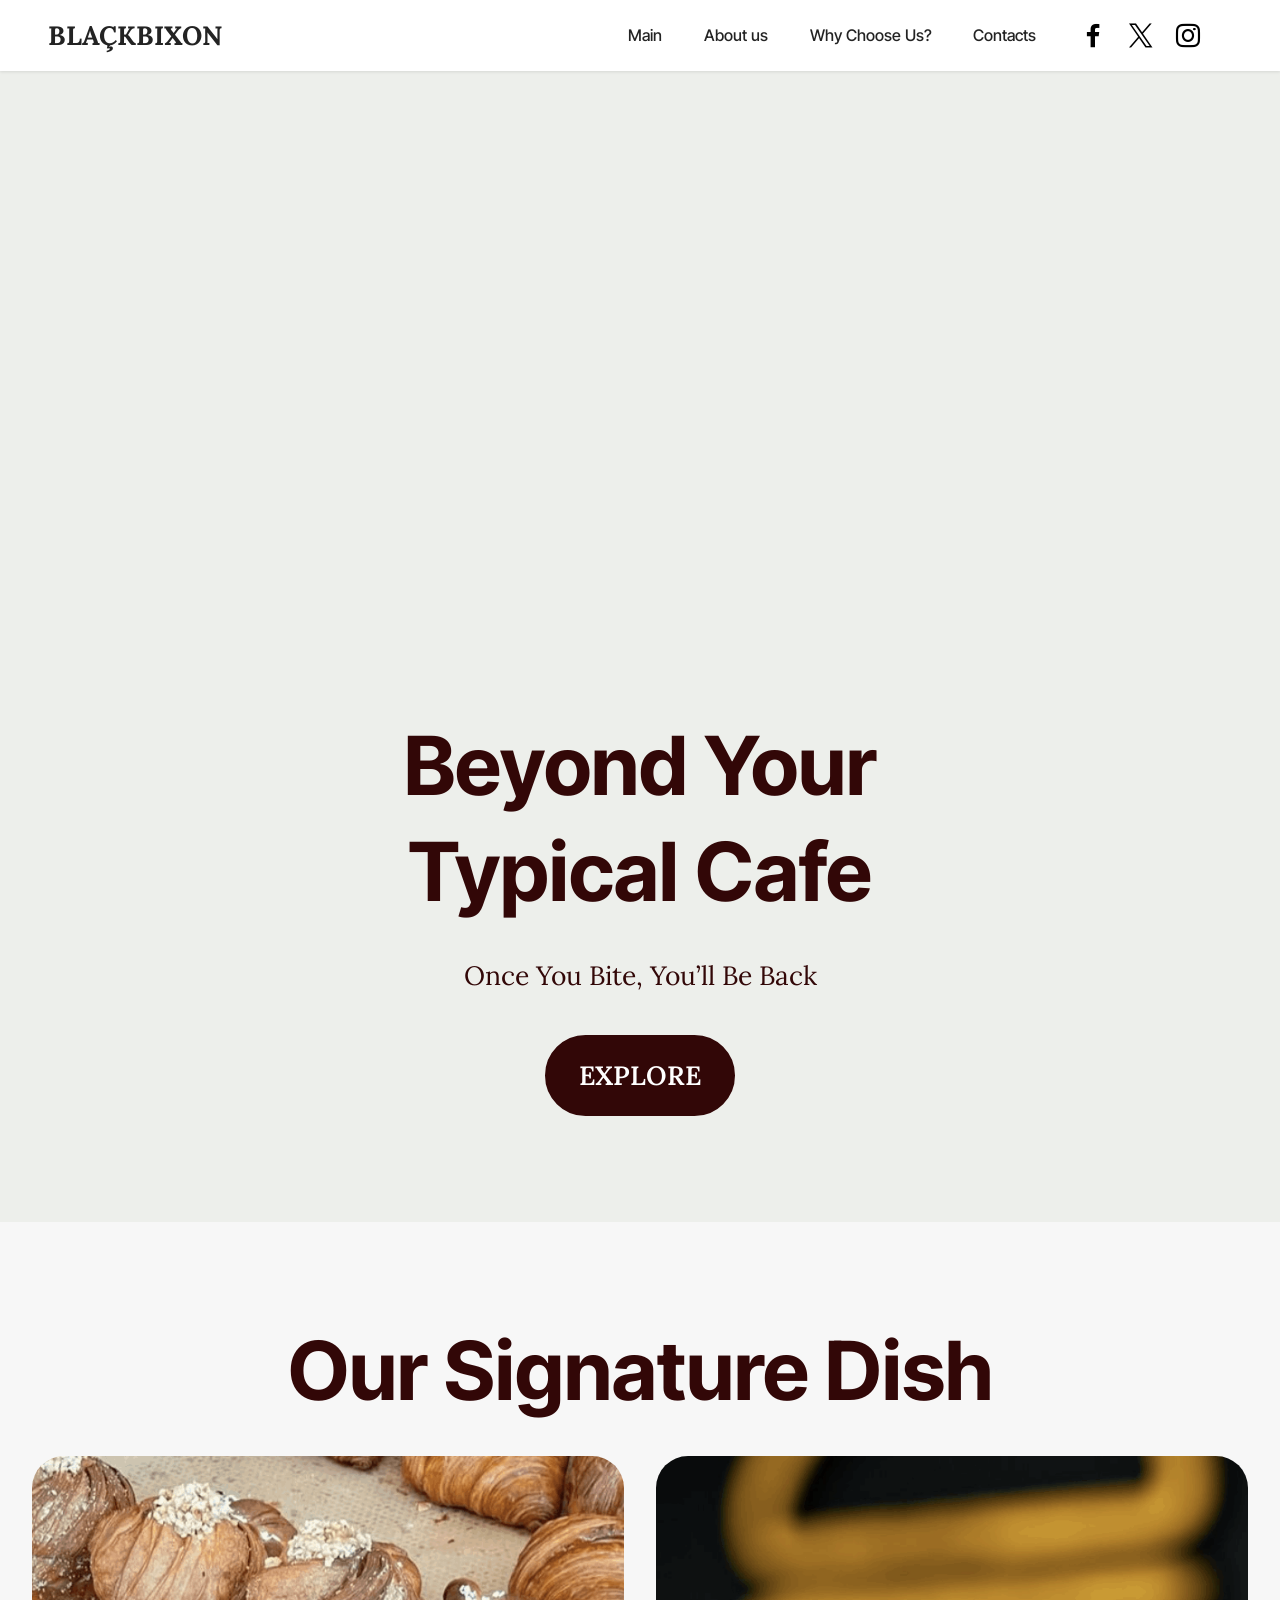
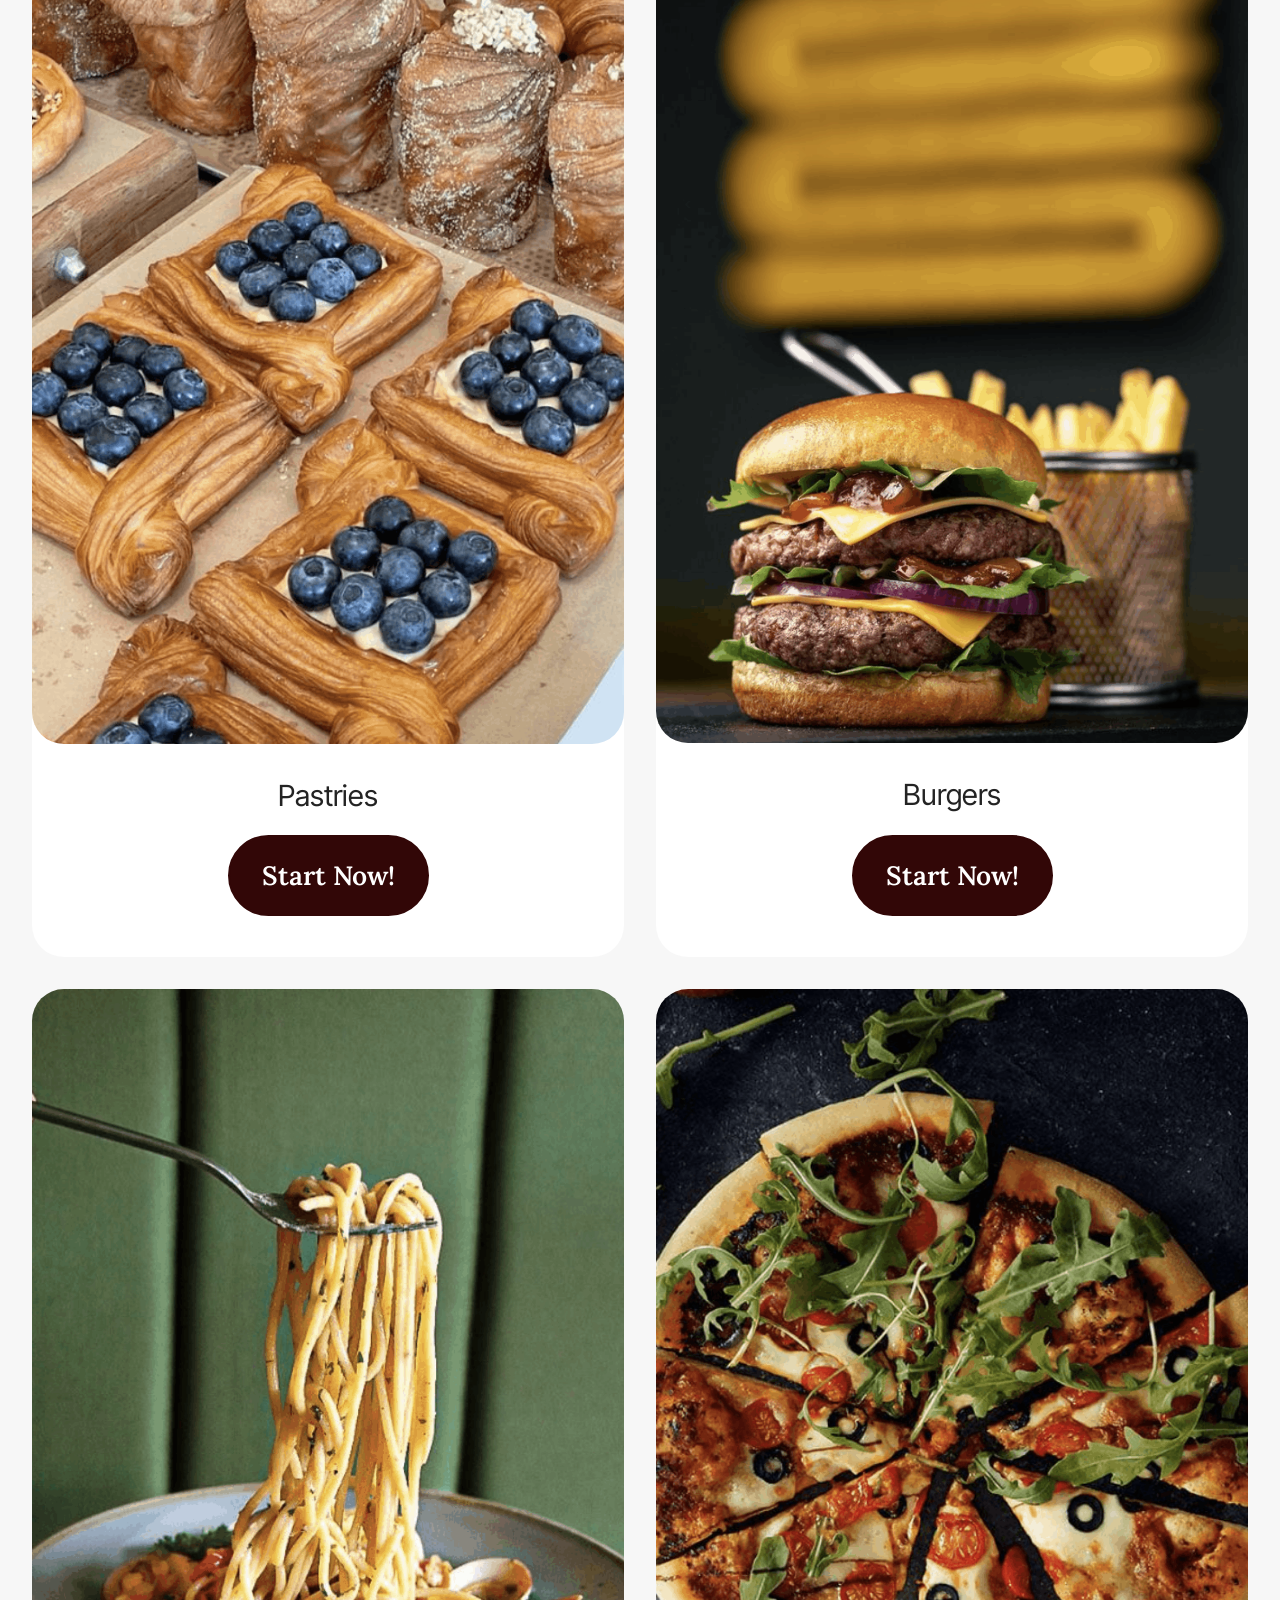
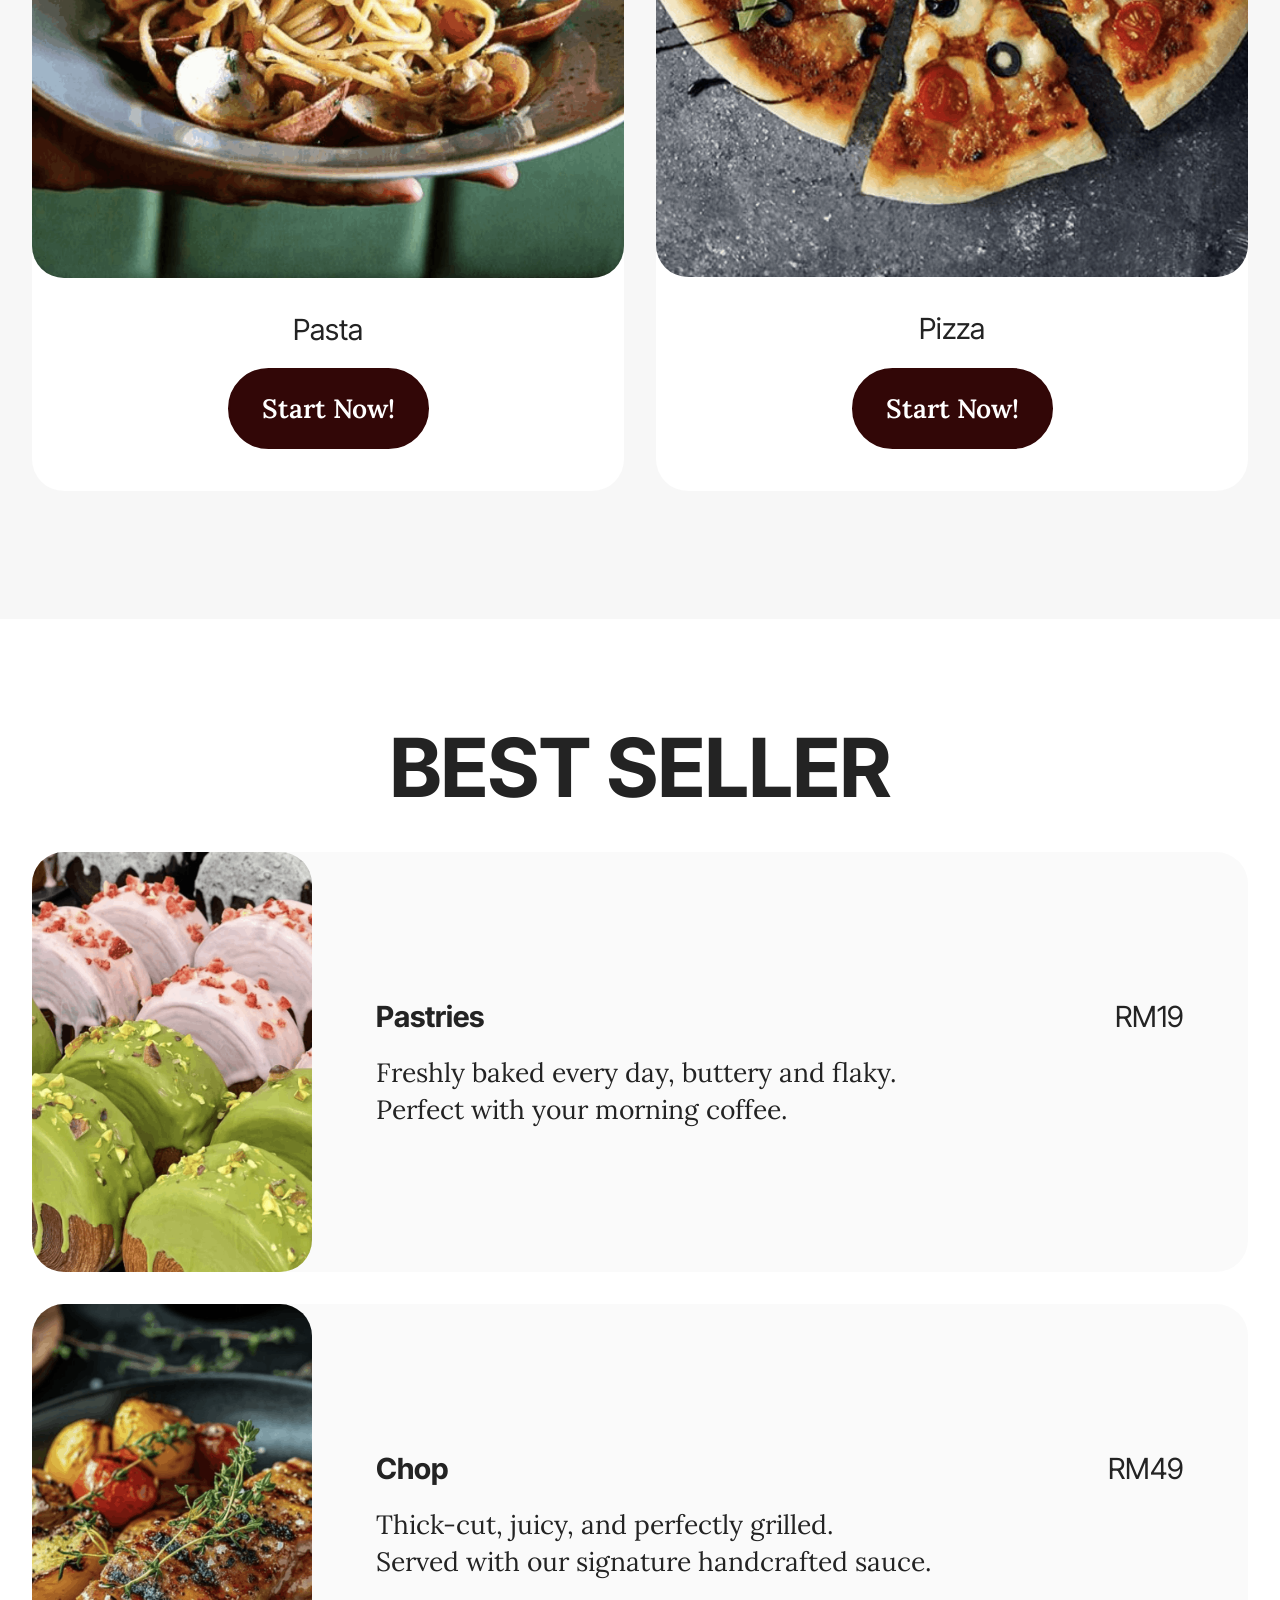
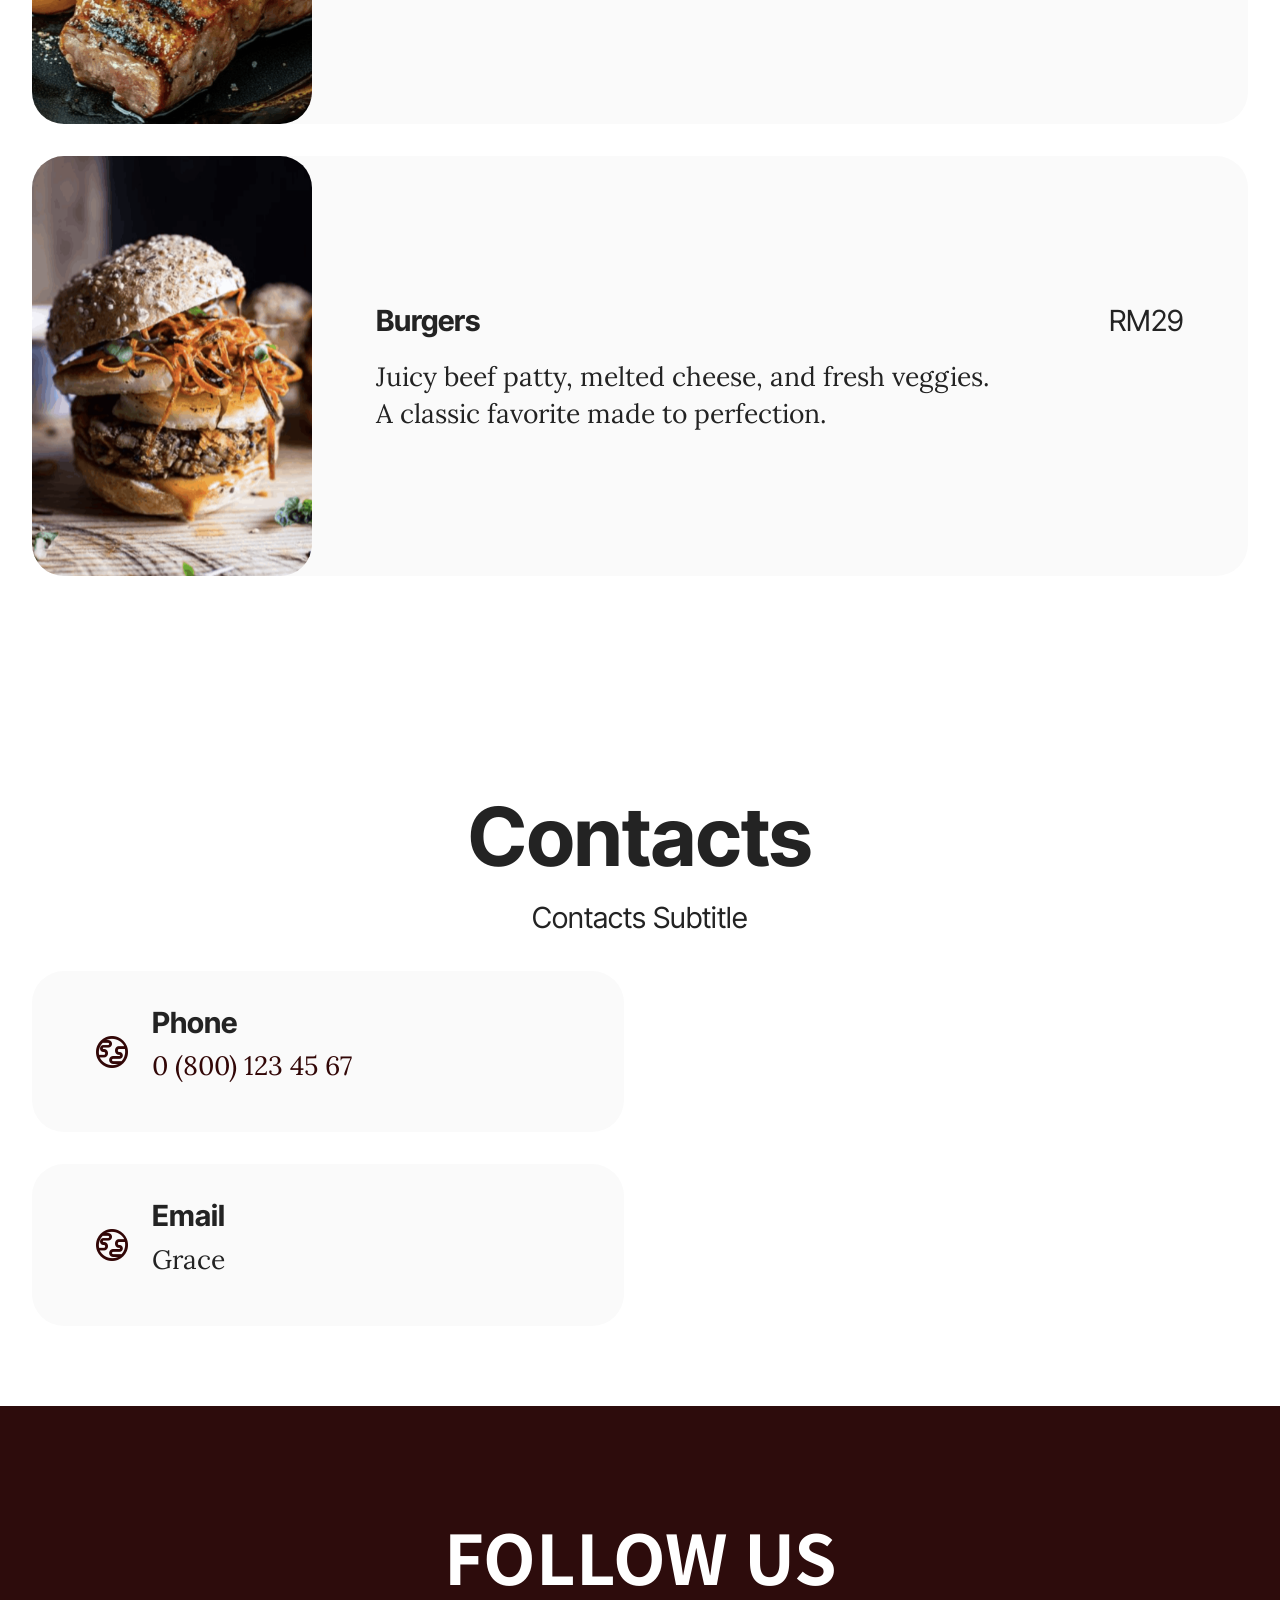
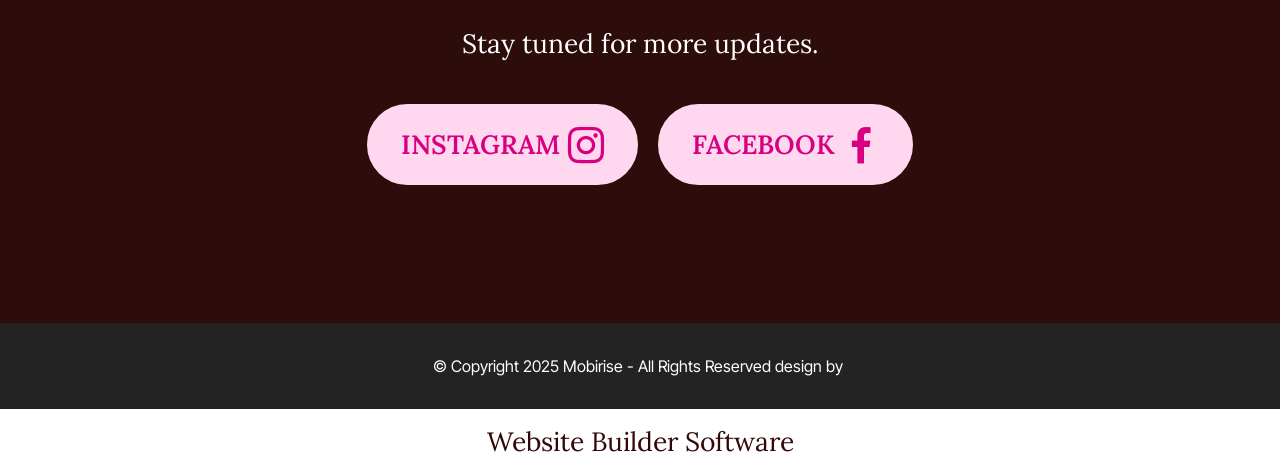
==== index.html @ 27833154 "create github pages" ====
<!DOCTYPE html>
<html  >
<head>
  <!-- Site made with Mobirise Website Builder v6.1.4, https://mobirise.com -->
  <meta charset="UTF-8">
  <meta http-equiv="X-UA-Compatible" content="IE=edge">
  <meta name="generator" content="Mobirise v6.1.4, mobirise.com">
  <meta name="viewport" content="width=device-width, initial-scale=1, minimum-scale=1">
  <link rel="shortcut icon" href="assets/images/logo.png" type="image/x-icon">
  <meta name="description" content="">
  
  
  <title>Home</title>
  <link rel="stylesheet" href="assets/web/assets/mobirise-icons2/mobirise2.css">
  <link rel="stylesheet" href="assets/bootstrap/css/bootstrap.min.css">
  <link rel="stylesheet" href="assets/dropdown/css/style.css">
  <link rel="stylesheet" href="assets/socicon/css/styles.css">
  <link rel="stylesheet" href="assets/theme/css/style.css">
  <link rel="preload" href="https://fonts.googleapis.com/css?family=Noto+Sans+KR:100,200,300,400,500,600,700,800,900&display=swap" as="style" onload="this.onload=null;this.rel='stylesheet'">
  <noscript><link rel="stylesheet" href="https://fonts.googleapis.com/css?family=Noto+Sans+KR:100,200,300,400,500,600,700,800,900&display=swap"></noscript>
  <link rel="preload" href="https://fonts.googleapis.com/css?family=Inter+Tight:100,200,300,400,500,600,700,800,900,100i,200i,300i,400i,500i,600i,700i,800i,900i&display=swap" as="style" onload="this.onload=null;this.rel='stylesheet'">
  <noscript><link rel="stylesheet" href="https://fonts.googleapis.com/css?family=Inter+Tight:100,200,300,400,500,600,700,800,900,100i,200i,300i,400i,500i,600i,700i,800i,900i&display=swap"></noscript>
  <link rel="preload" href="https://fonts.googleapis.com/css?family=Lora:400,500,600,700,400i,500i,600i,700i&display=swap" as="style" onload="this.onload=null;this.rel='stylesheet'">
  <noscript><link rel="stylesheet" href="https://fonts.googleapis.com/css?family=Lora:400,500,600,700,400i,500i,600i,700i&display=swap"></noscript>
  <link rel="preload" as="style" href="assets/mobirise/css/mbr-additional.css?v=WH2Efm"><link rel="stylesheet" href="assets/mobirise/css/mbr-additional.css?v=WH2Efm" type="text/css">

  
  
  
</head>
<body>
  
  <section data-bs-version="5.1" class="menu menu3 cid-uYUWMkUUqe" once="menu" id="menu3-8">
    
    <nav class="navbar navbar-dropdown navbar-fixed-top navbar-expand-lg">
        <div class="container">
            <div class="navbar-brand">
                
                <span class="navbar-caption-wrap"><a class="navbar-caption text-black text-primary display-7" href="index.html">BLAÇKBIXON</a></span>
            </div>
            <button class="navbar-toggler" type="button" data-toggle="collapse" data-bs-toggle="collapse" data-target="#navbarSupportedContent" data-bs-target="#navbarSupportedContent" aria-controls="navbarNavAltMarkup" aria-expanded="false" aria-label="Toggle navigation">
                <div class="hamburger">
                    <span></span>
                    <span></span>
                    <span></span>
                    <span></span>
                </div>
            </button>
            <div class="collapse navbar-collapse" id="navbarSupportedContent">
                <ul class="navbar-nav nav-dropdown nav-right" data-app-modern-menu="true"><li class="nav-item"><a class="nav-link link text-black text-primary display-4" href="page1.html">Main</a></li><li class="nav-item"><a class="nav-link link text-black text-primary display-4" href="page1.html">
                            About us</a></li>
                    <li class="nav-item"><a class="nav-link link text-black text-primary display-4" href="page2.html">Why Choose Us?</a></li>
                    <li class="nav-item"><a class="nav-link link text-black text-primary display-4" href="page3.html">Contacts</a>
                    </li></ul>
                <div class="icons-menu">
                    <a class="iconfont-wrapper" href="https://mobiri.se" target="_blank">
                        <span class="p-2 mbr-iconfont socicon-facebook socicon"></span>
                    </a>
                    <a class="iconfont-wrapper" href="https://mobiri.se" target="_blank">
                        <span class="p-2 mbr-iconfont socicon-twitter socicon"></span>
                    </a>
                    <a class="iconfont-wrapper" href="https://mobiri.se" target="_blank">
                        <span class="p-2 mbr-iconfont socicon-instagram socicon"></span>
                    </a>
                    
                </div>
                
            </div>
        </div>
    </nav>
</section>

<section data-bs-version="5.1" class="video03 cid-uYV2zHJSqO" id="video03-b">
  
  

  <div class="text-center container">
    <div class="row justify-content-center">
      <div class="mbr-figure col-12 mb-5 col-md-9"><iframe class="mbr-embedded-video" src="https://www.youtube.com/embed/_bNbada12iM?rel=0&amp;amp;mute=1&amp;showinfo=0&amp;autoplay=1&amp;loop=1&amp;playlist=_bNbada12iM" width="1280" height="720" frameborder="0" allowfullscreen></iframe></div>
    </div>
    <div class="row justify-content-center">
      <div class="col-md-12 content-text">
        <h5 class="mbr-section-title mbr-fonts-style mb-4 display-2"><strong>Beyond Your</strong><div><strong>Typical Cafe</strong></div></h5>
        <p class="mbr-text mbr-fonts-style mb-4 display-7">Once You Bite, You’ll Be Back</p>
        <div class="mbr-section-btn mt-4"><a class="btn btn-primary display-7" href="https://mobiri.se">EXPLORE</a></div>
      </div>
    </div>
  </div>
</section>

<section data-bs-version="5.1" class="gallery2 cid-uYUR624A0T" id="gallery2-2">
    
    
    <div class="container">
        <div class="mbr-section-head">
            <h4 class="mbr-section-title mbr-fonts-style align-center mb-0 display-2"><strong>Our Signature Dish</strong></h4>
            
        </div>
        <div class="row mt-4">
            <div class="item features-image col-12 col-md-6 col-lg-6">
                <div class="item-wrapper">
                    <div class="item-img">
                        <img src="assets/images/e688aae5b18f2025-10-0720e4b88be58d8810.00.27-826x1320.png" alt="Mobirise Website Builder">
                    </div>
                    <div class="item-content">
                        <h5 class="item-title mbr-fonts-style display-5">Pastries</h5>
                        
                        
                    </div>
                    <div class="mbr-section-btn item-footer mt-2">
                        <a href="" class="btn btn-primary item-btn display-7" target="_blank">Start
                            Now!</a>
                    </div>
                </div>
            </div>
            <div class="item features-image col-12 col-md-6 col-lg-6">
                <div class="item-wrapper">
                    <div class="item-img">
                        <img src="assets/images/e688aae5b18f2025-10-0720e4b88be58d8810.04.05-926x1296.png" alt="Mobirise Website Builder">
                    </div>
                    <div class="item-content">
                        <h5 class="item-title mbr-fonts-style display-5">Burgers</h5>
                        
                        
                    </div>
                    <div class="mbr-section-btn item-footer mt-2">
                        <a href="" class="btn btn-primary item-btn display-7" target="_blank">Start
                            Now!</a>
                    </div>
                </div>
            </div>
            <div class="item features-image col-12 col-md-6 col-lg-6">
                <div class="item-wrapper">
                    <div class="item-img">
                        <img src="assets/images/e688aae5b18f2025-10-0720e4b88be58d8810.10.54-1154x1282.png" alt="Mobirise Website Builder">
                    </div>
                    <div class="item-content">
                        <h5 class="item-title mbr-fonts-style display-5">Pasta</h5>
                        
                        
                    </div>
                    <div class="mbr-section-btn item-footer mt-2">
                        <a href="" class="btn btn-primary item-btn display-7" target="_blank">Start
                            Now!</a>
                    </div>
                </div>
            </div>
            <div class="item features-image col-12 col-md-6 col-lg-6">
                <div class="item-wrapper">
                    <div class="item-img">
                        <img src="assets/images/e688aae5b18f2025-10-0720e4b88be58d8810.12.51-928x1232.png" alt="Mobirise Website Builder" title="">
                    </div>
                    <div class="item-content">
                        <h5 class="item-title mbr-fonts-style display-5">Pizza</h5>
                        
                        
                    </div>
                    <div class="mbr-section-btn item-footer mt-2">
                        <a href="" class="btn btn-primary item-btn display-7" target="_blank">Start
                            Now!</a>
                    </div>
                </div>
            </div>
        </div>
    </div>
</section>

<section data-bs-version="5.1" class="features11 cid-uYUSSAmyJG" id="features11-7">
    <!---->
    

    
    
    <div class="container">
        <div class="title">
            <h3 class="mbr-section-title mbr-fonts-style mb-4 display-2"><strong>BEST SELLER</strong></h3>
            
        </div>
        <div class="item features-image">
            <div class="item-wrapper">
                <div class="row align-items-center">
                    <div class="col-12 col-md-3">
                        <div class="image-wrapper">
                            <img src="assets/images/e688aae5b18f2025-10-0720e4b88be58d8810.20.21-596x634.png" alt="Mobirise Website Builder" title="">
                        </div>
                    </div>
                    <div class="col-12 col-md">
                        <div class="card-box">
                            <div class="row">
                                <div class="col-12">
                                    <div class="top-line">
                                        <h4 class="card-title mbr-fonts-style display-5"><strong>Pastries</strong></h4>
                                        <p class="cost mbr-fonts-style display-5">RM19</p>
                                    </div>
                                </div>
                                <div class="col-12">
                                    <div class="bottom-line">
                                        <p class="mbr-text mbr-fonts-style m-0 display-7">Freshly baked every day, buttery and flaky.<br>Perfect with your morning coffee.</p>
                                    </div>
                                </div>
                            </div>
                        </div>
                    </div>
                </div>
            </div>
        </div>
        <div class="item features-image">
            <div class="item-wrapper">
                <div class="row align-items-center">
                    <div class="col-12 col-md-3">
                        <div class="image-wrapper">
                            <img src="assets/images/e688aae5b18f2025-10-0720e4b88be58d8810.27.22-596x728.png" alt="Mobirise Website Builder" title="">
                        </div>
                    </div>
                    <div class="col-12 col-md">
                        <div class="card-box">
                            <div class="row">
                                <div class="col-12">
                                    <div class="top-line">
                                        <h4 class="card-title mbr-fonts-style display-5"><strong>Chop</strong></h4>
                                        <p class="cost mbr-fonts-style display-5">RM49</p>
                                    </div>
                                </div>
                                <div class="col-12">
                                    <div class="bottom-line">
                                        <p class="mbr-text mbr-fonts-style m-0 display-7">Thick-cut, juicy, and perfectly grilled.<br>Served with our signature handcrafted sauce.</p>
                                    </div>
                                </div>
                            </div>
                        </div>
                    </div>
                </div>
            </div>
        </div>
        <div class="item features-image mb-4 col-12 col-md-">
            <div class="item-wrapper">
                <div class="row align-items-center">
                    <div class="col-12 col-md-3">
                        <div class="image-wrapper">
                            <img src="assets/images/e688aae5b18f2025-10-0720e4b88be58d8810.29.20-596x711.png" alt="Mobirise Website Builder" title="">
                        </div>
                    </div>
                    <div class="col-12 col-md">
                        <div class="card-box">
                            <div class="row">
                                <div class="col-12">
                                    <div class="top-line">
                                        <h4 class="card-title mbr-fonts-style display-5"><strong>Burgers</strong></h4>
                                        <p class="cost mbr-fonts-style display-5">RM29</p>
                                    </div>
                                </div>
                                <div class="col-12">
                                    <div class="bottom-line">
                                        <p class="mbr-text mbr-fonts-style m-0 display-7">Juicy beef patty, melted cheese, and fresh veggies.<br>A classic favorite made to perfection.</p>
                                    </div>
                                </div>
                            </div>
                        </div>
                    </div>
                </div>
            </div>
        </div>
    </div>
</section>

<section data-bs-version="5.1" class="contacts3 map1 cid-uYUR2SDY3B" id="contacts3-1">

    

    
    
    <div class="container">
        <div class="mbr-section-head">
            <h3 class="mbr-section-title mbr-fonts-style align-center mb-0 display-2">
                <strong>Contacts</strong>
            </h3>
            <h4 class="mbr-section-subtitle mbr-fonts-style align-center mb-0 mt-2 display-5">
                Contacts Subtitle
            </h4>
        </div>
        <div class="row justify-content-center mt-4">
            <div class="card col-12 col-md-6">
                <div class="card-wrapper">
                    <div class="image-wrapper">
                        <span class="mbr-iconfont mobi-mbri-globe mobi-mbri"></span>
                    </div>
                    <div class="text-wrapper">
                        <h6 class="card-title mbr-fonts-style mb-1 display-5">
                            <strong>Phone</strong>
                        </h6>
                        <p class="mbr-text mbr-fonts-style display-7">
                            <a href="https://wa.me/601120135775?text=你好" class="text-primary">0 (800) 123 45 67</a>
                        </p>
                    </div>
                </div>
                <div class="card-wrapper">
                    <div class="image-wrapper">
                        <span class="mbr-iconfont mobi-mbri-globe mobi-mbri"></span>
                    </div>
                    <div class="text-wrapper">
                        <h6 class="card-title mbr-fonts-style mb-1 display-5">
                            <strong>Email</strong>
                        </h6>
                        <p class="mbr-text mbr-fonts-style display-7">Grace<br></p>
                    </div>
                </div>
            </div>
            <div class="map-wrapper col-12 col-md-6">
                <div class="google-map"><iframe frameborder="0" style="border:0" src="https://www.google.com/maps/embed?pb=!1m14!1m8!1m3!1d15935.757060633665!2d101.637288!3d3.1107720000000003!3m2!1i1024!2i768!4f13.1!3m3!1m2!1s0x31cc4bc479998fcb%3A0xd1953b6ecad262a0!2sBlackBixon%20Cafe%20%26%20Restaurant%20-%20PJ33!5e0!3m2!1sen!2smy!4v1759848235926!5m2!1sen!2smy" allowfullscreen=""></iframe></div>
            </div>
        </div>
    </div>
</section>

<section data-bs-version="5.1" class="header09 startm5 cid-uZ0BSr1klZ" id="header09-v">	
    
	
	
	<div class="container-fluid">
		<div class="row">
			<div class="content-wrap col-12 col-md-8">
				<h1 class="mbr-section-title mbr-fonts-style mbr-white mb-4 display-1"><strong>FOLLOW US</strong></h1>
				
				<p class="mbr-fonts-style mbr-text mbr-white mb-4 display-7">Stay tuned for more updates.</p>
				<div class="mbr-section-btn"><a class="btn btn-secondary display-7" href="https://mobiri.se"><span class="socicon socicon-instagram mbr-iconfont mbr-iconfont-btn"></span>INSTAGRAM</a> <a class="btn btn-secondary display-7" href="https://mobiri.se"><span class="socicon socicon-facebook mbr-iconfont mbr-iconfont-btn"></span>FACEBOOK</a></div>
			</div>
		</div>
	</div>
</section>

<section data-bs-version="5.1" class="footer4 cid-uZ0BBEiMRl" once="footers" id="footer04-u">

    

    

    <div class="container">
        <div class="media-container-row align-center mbr-white">
            <div class="col-12">
                <p class="mbr-text mb-0 mbr-fonts-style display-4">
                    © Copyright 2025 Mobirise - All Rights Reserved design by&nbsp;</p>
            </div>
        </div>
    </div>
</section><section class="display-7" style="padding: 0;align-items: center;justify-content: center;flex-wrap: wrap;    align-content: center;display: flex;position: relative;height: 4rem;"><a href="https://mobiri.se/4250567" style="flex: 1 1;height: 4rem;position: absolute;width: 100%;z-index: 1;"><img alt="" style="height: 4rem;" src="[data-uri]"></a><p style="margin: 0;text-align: center;" class="display-7">&#8204;</p><a style="z-index:1" href="https://mobirise.com"> Website Builder Software</a></section><script src="assets/bootstrap/js/bootstrap.bundle.min.js"></script>  <script src="assets/smoothscroll/smooth-scroll.js"></script>  <script src="assets/ytplayer/index.js"></script>  <script src="assets/dropdown/js/navbar-dropdown.js"></script>  <script src="assets/playervimeo/vimeo_player.js"></script>  <script src="assets/theme/js/script.js"></script>  
  
  
</body>
</html>
---- assets/web/assets/mobirise-icons2/mobirise2.css ----
@font-face {
  font-family: 'Moririse2';
  font-display: swap;
  src:  url('mobirise2.eot?f2bix4');
  src:  url('mobirise2.eot?f2bix4#iefix') format('embedded-opentype'),
    url('mobirise2.ttf?f2bix4') format('truetype'),
    url('mobirise2.woff?f2bix4') format('woff'),
    url('mobirise2.svg?f2bix4#mobirise2') format('svg');
  font-weight: normal;
  font-style: normal;
}

[class^="mobi-"], [class*=" mobi-"] {
  /* use !important to prevent issues with browser extensions that change fonts */
  font-family: 'Moririse2' !important;
  speak: none;
  font-style: normal;
  font-weight: normal;
  font-variant: normal;
  text-transform: none;
  line-height: 1;

  /* Better Font Rendering =========== */
  -webkit-font-smoothing: antialiased;
  -moz-osx-font-smoothing: grayscale;
}

.mobi-mbri-add-submenu:before {
  content: "\e900";
}
.mobi-mbri-alert:before {
  content: "\e901";
}
.mobi-mbri-align-center:before {
  content: "\e902";
}
.mobi-mbri-align-justify:before {
  content: "\e903";
}
.mobi-mbri-align-left:before {
  content: "\e904";
}
.mobi-mbri-align-right:before {
  content: "\e905";
}
.mobi-mbri-android:before {
  content: "\e906";
}
.mobi-mbri-apple:before {
  content: "\e907";
}
.mobi-mbri-arrow-down:before {
  content: "\e908";
}
.mobi-mbri-arrow-next:before {
  content: "\e909";
}
.mobi-mbri-arrow-prev:before {
  content: "\e90a";
}
.mobi-mbri-arrow-up:before {
  content: "\e90b";
}
.mobi-mbri-bold:before {
  content: "\e90c";
}
.mobi-mbri-bookmark:before {
  content: "\e90d";
}
.mobi-mbri-bootstrap:before {
  content: "\e90e";
}
.mobi-mbri-briefcase:before {
  content: "\e90f";
}
.mobi-mbri-browse:before {
  content: "\e910";
}
.mobi-mbri-bulleted-list:before {
  content: "\e911";
}
.mobi-mbri-calendar:before {
  content: "\e912";
}
.mobi-mbri-camera:before {
  content: "\e913";
}
.mobi-mbri-cart-add:before {
  content: "\e914";
}
.mobi-mbri-cart-full:before {
  content: "\e915";
}
.mobi-mbri-cash:before {
  content: "\e916";
}
.mobi-mbri-change-style:before {
  content: "\e917";
}
.mobi-mbri-chat:before {
  content: "\e918";
}
.mobi-mbri-clock:before {
  content: "\e919";
}
.mobi-mbri-close:before {
  content: "\e91a";
}
.mobi-mbri-cloud:before {
  content: "\e91b";
}
.mobi-mbri-code:before {
  content: "\e91c";
}
.mobi-mbri-contact-form:before {
  content: "\e91d";
}
.mobi-mbri-credit-card:before {
  content: "\e91e";
}
.mobi-mbri-cursor-click:before {
  content: "\e91f";
}
.mobi-mbri-cust-feedback:before {
  content: "\e920";
}
.mobi-mbri-database:before {
  content: "\e921";
}
.mobi-mbri-delivery:before {
  content: "\e922";
}
.mobi-mbri-desktop:before {
  content: "\e923";
}
.mobi-mbri-devices:before {
  content: "\e924";
}
.mobi-mbri-down:before {
  content: "\e925";
}
.mobi-mbri-download-2:before {
  content: "\e926";
}
.mobi-mbri-download:before {
  content: "\e927";
}
.mobi-mbri-drag-n-drop-2:before {
  content: "\e928";
}
.mobi-mbri-drag-n-drop:before {
  content: "\e929";
}
.mobi-mbri-edit-2:before {
  content: "\e92a";
}
.mobi-mbri-edit:before {
  content: "\e92b";
}
.mobi-mbri-error:before {
  content: "\e92c";
}
.mobi-mbri-extension:before {
  content: "\e92d";
}
.mobi-mbri-features:before {
  content: "\e92e";
}
.mobi-mbri-file:before {
  content: "\e92f";
}
.mobi-mbri-flag:before {
  content: "\e930";
}
.mobi-mbri-folder:before {
  content: "\e931";
}
.mobi-mbri-gift:before {
  content: "\e932";
}
.mobi-mbri-github:before {
  content: "\e933";
}
.mobi-mbri-globe-2:before {
  content: "\e934";
}
.mobi-mbri-globe:before {
  content: "\e935";
}
.mobi-mbri-growing-chart:before {
  content: "\e936";
}
.mobi-mbri-hearth:before {
  content: "\e937";
}
.mobi-mbri-help:before {
  content: "\e938";
}
.mobi-mbri-home:before {
  content: "\e939";
}
.mobi-mbri-hot-cup:before {
  content: "\e93a";
}
.mobi-mbri-idea:before {
  content: "\e93b";
}
.mobi-mbri-image-gallery:before {
  content: "\e93c";
}
.mobi-mbri-image-slider:before {
  content: "\e93d";
}
.mobi-mbri-info:before {
  content: "\e93e";
}
.mobi-mbri-italic:before {
  content: "\e93f";
}
.mobi-mbri-key:before {
  content: "\e940";
}
.mobi-mbri-laptop:before {
  content: "\e941";
}
.mobi-mbri-layers:before {
  content: "\e942";
}
.mobi-mbri-left-right:before {
  content: "\e943";
}
.mobi-mbri-left:before {
  content: "\e944";
}
.mobi-mbri-letter:before {
  content: "\e945";
}
.mobi-mbri-like:before {
  content: "\e946";
}
.mobi-mbri-link:before {
  content: "\e947";
}
.mobi-mbri-lock:before {
  content: "\e948";
}
.mobi-mbri-login:before {
  content: "\e949";
}
.mobi-mbri-logout:before {
  content: "\e94a";
}
.mobi-mbri-magic-stick:before {
  content: "\e94b";
}
.mobi-mbri-map-pin:before {
  content: "\e94c";
}
.mobi-mbri-menu:before {
  content: "\e94d";
}
.mobi-mbri-mobile-2:before {
  content: "\e94e";
}
.mobi-mbri-mobile-horizontal:before {
  content: "\e94f";
}
.mobi-mbri-mobile:before {
  content: "\e950";
}
.mobi-mbri-mobirise:before {
  content: "\e951";
}
.mobi-mbri-more-horizontal:before {
  content: "\e952";
}
.mobi-mbri-more-vertical:before {
  content: "\e953";
}
.mobi-mbri-music:before {
  content: "\e954";
}
.mobi-mbri-new-file:before {
  content: "\e955";
}
.mobi-mbri-numbered-list:before {
  content: "\e956";
}
.mobi-mbri-opened-folder:before {
  content: "\e957";
}
.mobi-mbri-pages:before {
  content: "\e958";
}
.mobi-mbri-paper-plane:before {
  content: "\e959";
}
.mobi-mbri-paperclip:before {
  content: "\e95a";
}
.mobi-mbri-phone:before {
  content: "\e95b";
}
.mobi-mbri-photo:before {
  content: "\e95c";
}
.mobi-mbri-photos:before {
  content: "\e95d";
}
.mobi-mbri-pin:before {
  content: "\e95e";
}
.mobi-mbri-play:before {
  content: "\e95f";
}
.mobi-mbri-plus:before {
  content: "\e960";
}
.mobi-mbri-preview:before {
  content: "\e961";
}
.mobi-mbri-print:before {
  content: "\e962";
}
.mobi-mbri-protect:before {
  content: "\e963";
}
.mobi-mbri-question:before {
  content: "\e964";
}
.mobi-mbri-quote-left:before {
  content: "\e965";
}
.mobi-mbri-quote-right:before {
  content: "\e966";
}
.mobi-mbri-redo:before {
  content: "\e967";
}
.mobi-mbri-refresh:before {
  content: "\e968";
}
.mobi-mbri-responsive-2:before {
  content: "\e969";
}
.mobi-mbri-responsive:before {
  content: "\e96a";
}
.mobi-mbri-right:before {
  content: "\e96b";
}
.mobi-mbri-rocket:before {
  content: "\e96c";
}
.mobi-mbri-sad-face:before {
  content: "\e96d";
}
.mobi-mbri-sale:before {
  content: "\e96e";
}
.mobi-mbri-save:before {
  content: "\e96f";
}
.mobi-mbri-search:before {
  content: "\e970";
}
.mobi-mbri-setting-2:before {
  content: "\e971";
}
.mobi-mbri-setting-3:before {
  content: "\e972";
}
.mobi-mbri-setting:before {
  content: "\e973";
}
.mobi-mbri-share:before {
  content: "\e974";
}
.mobi-mbri-shopping-bag:before {
  content: "\e975";
}
.mobi-mbri-shopping-basket:before {
  content: "\e976";
}
.mobi-mbri-shopping-cart:before {
  content: "\e977";
}
.mobi-mbri-sites:before {
  content: "\e978";
}
.mobi-mbri-smile-face:before {
  content: "\e979";
}
.mobi-mbri-speed:before {
  content: "\e97a";
}
.mobi-mbri-star:before {
  content: "\e97b";
}
.mobi-mbri-success:before {
  content: "\e97c";
}
.mobi-mbri-sun:before {
  content: "\e97d";
}
.mobi-mbri-sun2:before {
  content: "\e97e";
}
.mobi-mbri-tablet-vertical:before {
  content: "\e97f";
}
.mobi-mbri-tablet:before {
  content: "\e980";
}
.mobi-mbri-target:before {
  content: "\e981";
}
.mobi-mbri-timer:before {
  content: "\e982";
}
.mobi-mbri-to-ftp:before {
  content: "\e983";
}
.mobi-mbri-to-local-drive:before {
  content: "\e984";
}
.mobi-mbri-touch-swipe:before {
  content: "\e985";
}
.mobi-mbri-touch:before {
  content: "\e986";
}
.mobi-mbri-trash:before {
  content: "\e987";
}
.mobi-mbri-underline:before {
  content: "\e988";
}
.mobi-mbri-undo:before {
  content: "\e989";
}
.mobi-mbri-unlink:before {
  content: "\e98a";
}
.mobi-mbri-unlock:before {
  content: "\e98b";
}
.mobi-mbri-up-down:before {
  content: "\e98c";
}
.mobi-mbri-up:before {
  content: "\e98d";
}
.mobi-mbri-update:before {
  content: "\e98e";
}
.mobi-mbri-upload-2:before {
  content: "\e98f";
}
.mobi-mbri-upload:before {
  content: "\e990";
}
.mobi-mbri-user-2:before {
  content: "\e991";
}
.mobi-mbri-user:before {
  content: "\e992";
}
.mobi-mbri-users:before {
  content: "\e993";
}
.mobi-mbri-video-play:before {
  content: "\e994";
}
.mobi-mbri-video:before {
  content: "\e995";
}
.mobi-mbri-watch:before {
  content: "\e996";
}
.mobi-mbri-website-theme-2:before {
  content: "\e997";
}
.mobi-mbri-website-theme:before {
  content: "\e998";
}
.mobi-mbri-wifi:before {
  content: "\e999";
}
.mobi-mbri-windows:before {
  content: "\e99a";
}
.mobi-mbri-zoom-in:before {
  content: "\e99b";
}
.mobi-mbri-zoom-out:before {
  content: "\e99c";
}
---- assets/dropdown/css/style.css ----
.navbar-dropdown {
  left: 0;
  padding: 0;
  position: absolute;
  right: 0;
  top: 0;
  transition: all 0.45s ease;
  z-index: 1030;
  background: #282828; }
  .navbar-dropdown .navbar-logo {
    margin-right: 0.8rem;
    transition: margin 0.3s ease-in-out;
    vertical-align: middle; }
    .navbar-dropdown .navbar-logo img {
      height: 3.125rem;
      transition: all 0.3s ease-in-out; }
    .navbar-dropdown .navbar-logo.mbr-iconfont {
      font-size: 3.125rem;
      line-height: 3.125rem; }
  .navbar-dropdown .navbar-caption {
    font-weight: 700;
    white-space: normal;
    vertical-align: -4px;
    line-height: 3.125rem !important; }
    .navbar-dropdown .navbar-caption, .navbar-dropdown .navbar-caption:hover {
      color: inherit;
      text-decoration: none; }
  .navbar-dropdown .mbr-iconfont + .navbar-caption {
    vertical-align: -1px; }
  .navbar-dropdown.navbar-fixed-top {
    position: fixed; }
  .navbar-dropdown .navbar-brand span {
    vertical-align: -4px; }
  .navbar-dropdown.bg-color.transparent {
    background: none; }
  .navbar-dropdown.navbar-short .navbar-brand {
    padding: 0.625rem 0; }
    .navbar-dropdown.navbar-short .navbar-brand span {
      vertical-align: -1px; }
  .navbar-dropdown.navbar-short .navbar-caption {
    line-height: 2.375rem !important;
    vertical-align: -2px; }
  .navbar-dropdown.navbar-short .navbar-logo {
    margin-right: 0.5rem; }
    .navbar-dropdown.navbar-short .navbar-logo img {
      height: 2.375rem; }
    .navbar-dropdown.navbar-short .navbar-logo.mbr-iconfont {
      font-size: 2.375rem;
      line-height: 2.375rem; }
  .navbar-dropdown.navbar-short .mbr-table-cell {
    height: 3.625rem; }
  .navbar-dropdown .navbar-close {
    left: 0.6875rem;
    position: fixed;
    top: 0.75rem;
    z-index: 1000; }
  .navbar-dropdown .hamburger-icon {
    content: "";
    display: inline-block;
    vertical-align: middle;
    width: 16px;
    -webkit-box-shadow: 0 -6px 0 1px #282828,0 0 0 1px #282828,0 6px 0 1px #282828;
    -moz-box-shadow: 0 -6px 0 1px #282828,0 0 0 1px #282828,0 6px 0 1px #282828;
    box-shadow: 0 -6px 0 1px #282828,0 0 0 1px #282828,0 6px 0 1px #282828; }

.dropdown-menu .dropdown-toggle[data-toggle="dropdown-submenu"]::after {
  border-bottom: 0.35em solid transparent;
  border-left: 0.35em solid;
  border-right: 0;
  border-top: 0.35em solid transparent;
  margin-left: 0.3rem; }

.dropdown-menu .dropdown-item:focus {
  outline: 0; }

.nav-dropdown {
  font-size: 0.75rem;
  font-weight: 500;
  height: auto !important; }
  .nav-dropdown .nav-btn {
    padding-left: 1rem; }
  .nav-dropdown .link {
    margin: .667em 1.667em;
    font-weight: 500;
    padding: 0;
    transition: color .2s ease-in-out; }
    .nav-dropdown .link.dropdown-toggle {
      margin-right: 2.583em; }
      .nav-dropdown .link.dropdown-toggle::after {
        margin-left: .25rem;
        border-top: 0.35em solid;
        border-right: 0.35em solid transparent;
        border-left: 0.35em solid transparent;
        border-bottom: 0; }
      .nav-dropdown .link.dropdown-toggle[aria-expanded="true"] {
        margin: 0;
        padding: 0.667em 3.263em  0.667em 1.667em; }
  .nav-dropdown .link::after,
  .nav-dropdown .dropdown-item::after {
    color: inherit; }
  .nav-dropdown .btn {
    font-size: 0.75rem;
    font-weight: 700;
    letter-spacing: 0;
    margin-bottom: 0;
    padding-left: 1.25rem;
    padding-right: 1.25rem; }
  .nav-dropdown .dropdown-menu {
    border-radius: 0;
    border: 0;
    left: 0;
    margin: 0;
    padding-bottom: 1.25rem;
    padding-top: 1.25rem;
    position: relative; }
  .nav-dropdown .dropdown-submenu {
    margin-left: 0.125rem;
    top: 0; }
  .nav-dropdown .dropdown-item {
    font-weight: 500;
    line-height: 2;
    padding: 0.3846em 4.615em 0.3846em 1.5385em;
    position: relative;
    transition: color .2s ease-in-out, background-color .2s ease-in-out; }
    .nav-dropdown .dropdown-item::after {
      margin-top: -0.3077em;
      position: absolute;
      right: 1.1538em;
      top: 50%; }
    .nav-dropdown .dropdown-item:focus, .nav-dropdown .dropdown-item:hover {
      background: none; }

@media (max-width: 767px) {
  .nav-dropdown.navbar-toggleable-sm {
    bottom: 0;
    display: none;
    left: 0;
    overflow-x: hidden;
    position: fixed;
    top: 0;
    transform: translateX(-100%);
    -ms-transform: translateX(-100%);
    -webkit-transform: translateX(-100%);
    width: 18.75rem;
    z-index: 999; } }
.nav-dropdown.navbar-toggleable-xl {
  bottom: 0;
  display: none;
  left: 0;
  overflow-x: hidden;
  position: fixed;
  top: 0;
  transform: translateX(-100%);
  -ms-transform: translateX(-100%);
  -webkit-transform: translateX(-100%);
  width: 18.75rem;
  z-index: 999; }

.nav-dropdown-sm {
  display: block !important;
  overflow-x: hidden;
  overflow: auto;
  padding-top: 3.875rem; }
  .nav-dropdown-sm::after {
    content: "";
    display: block;
    height: 3rem;
    width: 100%; }
  .nav-dropdown-sm.collapse.in ~ .navbar-close {
    display: block !important; }
  .nav-dropdown-sm.collapsing, .nav-dropdown-sm.collapse.in {
    transform: translateX(0);
    -ms-transform: translateX(0);
    -webkit-transform: translateX(0);
    transition: all 0.25s ease-out;
    -webkit-transition: all 0.25s ease-out;
    background: #282828; }
  .nav-dropdown-sm.collapsing[aria-expanded="false"] {
    transform: translateX(-100%);
    -ms-transform: translateX(-100%);
    -webkit-transform: translateX(-100%); }
  .nav-dropdown-sm .nav-item {
    display: block;
    margin-left: 0 !important;
    padding-left: 0; }
  .nav-dropdown-sm .link,
  .nav-dropdown-sm .dropdown-item {
    border-top: 1px dotted rgba(255, 255, 255, 0.1);
    font-size: 0.8125rem;
    line-height: 1.6;
    margin: 0 !important;
    padding: 0.875rem 2.4rem 0.875rem 1.5625rem !important;
    position: relative;
    white-space: normal; }
    .nav-dropdown-sm .link:focus, .nav-dropdown-sm .link:hover,
    .nav-dropdown-sm .dropdown-item:focus,
    .nav-dropdown-sm .dropdown-item:hover {
      background: rgba(0, 0, 0, 0.2) !important;
      color: #c0a375; }
  .nav-dropdown-sm .nav-btn {
    position: relative;
    padding: 1.5625rem 1.5625rem 0 1.5625rem; }
    .nav-dropdown-sm .nav-btn::before {
      border-top: 1px dotted rgba(255, 255, 255, 0.1);
      content: "";
      left: 0;
      position: absolute;
      top: 0;
      width: 100%; }
    .nav-dropdown-sm .nav-btn + .nav-btn {
      padding-top: 0.625rem; }
      .nav-dropdown-sm .nav-btn + .nav-btn::before {
        display: none; }
  .nav-dropdown-sm .btn {
    padding: 0.625rem 0; }
  .nav-dropdown-sm .dropdown-toggle[data-toggle="dropdown-submenu"]::after {
    margin-left: .25rem;
    border-top: 0.35em solid;
    border-right: 0.35em solid transparent;
    border-left: 0.35em solid transparent;
    border-bottom: 0; }
  .nav-dropdown-sm .dropdown-toggle[data-toggle="dropdown-submenu"][aria-expanded="true"]::after {
    border-top: 0;
    border-right: 0.35em solid transparent;
    border-left: 0.35em solid transparent;
    border-bottom: 0.35em solid; }
  .nav-dropdown-sm .dropdown-menu {
    margin: 0;
    padding: 0;
    position: relative;
    top: 0;
    left: 0;
    width: 100%;
    border: 0;
    float: none;
    border-radius: 0;
    background: none; }
  .nav-dropdown-sm .dropdown-submenu {
    left: 100%;
    margin-left: 0.125rem;
    margin-top: -1.25rem;
    top: 0; }

.navbar-toggleable-sm .nav-dropdown .dropdown-menu {
  position: absolute; }

.navbar-toggleable-sm .nav-dropdown .dropdown-submenu {
  left: 100%;
  margin-left: 0.125rem;
  margin-top: -1.25rem;
  top: 0; }

.navbar-toggleable-sm.opened .nav-dropdown .dropdown-menu {
  position: relative; }

.navbar-toggleable-sm.opened .nav-dropdown .dropdown-submenu {
  left: 0;
  margin-left: 00rem;
  margin-top: 0rem;
  top: 0; }

.is-builder .nav-dropdown.collapsing {
  transition: none !important; }
---- assets/socicon/css/styles.css ----
@charset "UTF-8";

@font-face {
  font-family: 'Socicon';
  src:  url('../fonts/socicon.eot');
  src:  url('../fonts/socicon.eot?#iefix') format('embedded-opentype'),
    url('../fonts/socicon.woff2') format('woff2'),
    url('../fonts/socicon.ttf') format('truetype'),
    url('../fonts/socicon.woff') format('woff'),
    url('../fonts/socicon.svg#socicon') format('svg');
  font-weight: normal;
  font-style: normal;
  font-display: swap;
}

[data-icon]:before {
  font-family: "socicon" !important;
  content: attr(data-icon);
  font-style: normal !important;
  font-weight: normal !important;
  font-variant: normal !important;
  text-transform: none !important;
  speak: none;
  line-height: 1;
  -webkit-font-smoothing: antialiased;
  -moz-osx-font-smoothing: grayscale;
}

[class^="socicon-"], [class*=" socicon-"] {
  /* use !important to prevent issues with browser extensions that change fonts */
  font-family: 'Socicon' !important;
  speak: none;
  font-style: normal;
  font-weight: normal;
  font-variant: normal;
  text-transform: none;
  line-height: 1;

  /* Better Font Rendering =========== */
  -webkit-font-smoothing: antialiased;
  -moz-osx-font-smoothing: grayscale;
}

.socicon-500px:before {
  content: "\e000";
}
.socicon-8tracks:before {
  content: "\e001";
}
.socicon-airbnb:before {
  content: "\e002";
}
.socicon-alliance:before {
  content: "\e003";
}
.socicon-amazon:before {
  content: "\e004";
}
.socicon-amplement:before {
  content: "\e005";
}
.socicon-android:before {
  content: "\e006";
}
.socicon-angellist:before {
  content: "\e007";
}
.socicon-apple:before {
  content: "\e008";
}
.socicon-appnet:before {
  content: "\e009";
}
.socicon-baidu:before {
  content: "\e00a";
}
.socicon-bandcamp:before {
  content: "\e00b";
}
.socicon-battlenet:before {
  content: "\e00c";
}
.socicon-mixer:before {
  content: "\e00d";
}
.socicon-bebee:before {
  content: "\e00e";
}
.socicon-bebo:before {
  content: "\e00f";
}
.socicon-behance:before {
  content: "\e010";
}
.socicon-blizzard:before {
  content: "\e011";
}
.socicon-blogger:before {
  content: "\e012";
}
.socicon-buffer:before {
  content: "\e013";
}
.socicon-chrome:before {
  content: "\e014";
}
.socicon-coderwall:before {
  content: "\e015";
}
.socicon-curse:before {
  content: "\e016";
}
.socicon-dailymotion:before {
  content: "\e017";
}
.socicon-deezer:before {
  content: "\e018";
}
.socicon-delicious:before {
  content: "\e019";
}
.socicon-deviantart:before {
  content: "\e01a";
}
.socicon-diablo:before {
  content: "\e01b";
}
.socicon-digg:before {
  content: "\e01c";
}
.socicon-discord:before {
  content: "\e01d";
}
.socicon-disqus:before {
  content: "\e01e";
}
.socicon-douban:before {
  content: "\e01f";
}
.socicon-draugiem:before {
  content: "\e020";
}
.socicon-dribbble:before {
  content: "\e021";
}
.socicon-drupal:before {
  content: "\e022";
}
.socicon-ebay:before {
  content: "\e023";
}
.socicon-ello:before {
  content: "\e024";
}
.socicon-endomodo:before {
  content: "\e025";
}
.socicon-envato:before {
  content: "\e026";
}
.socicon-etsy:before {
  content: "\e027";
}
.socicon-facebook:before {
  content: "\e028";
}
.socicon-feedburner:before {
  content: "\e029";
}
.socicon-filmweb:before {
  content: "\e02a";
}
.socicon-firefox:before {
  content: "\e02b";
}
.socicon-flattr:before {
  content: "\e02c";
}
.socicon-flickr:before {
  content: "\e02d";
}
.socicon-formulr:before {
  content: "\e02e";
}
.socicon-forrst:before {
  content: "\e02f";
}
.socicon-foursquare:before {
  content: "\e030";
}
.socicon-friendfeed:before {
  content: "\e031";
}
.socicon-github:before {
  content: "\e032";
}
.socicon-goodreads:before {
  content: "\e033";
}
.socicon-google:before {
  content: "\e034";
}
.socicon-googlescholar:before {
  content: "\e035";
}
.socicon-googlegroups:before {
  content: "\e036";
}
.socicon-googlephotos:before {
  content: "\e037";
}
.socicon-googleplus:before {
  content: "\e038";
}
.socicon-grooveshark:before {
  content: "\e039";
}
.socicon-hackerrank:before {
  content: "\e03a";
}
.socicon-hearthstone:before {
  content: "\e03b";
}
.socicon-hellocoton:before {
  content: "\e03c";
}
.socicon-heroes:before {
  content: "\e03d";
}
.socicon-smashcast:before {
  content: "\e03e";
}
.socicon-horde:before {
  content: "\e03f";
}
.socicon-houzz:before {
  content: "\e040";
}
.socicon-icq:before {
  content: "\e041";
}
.socicon-identica:before {
  content: "\e042";
}
.socicon-imdb:before {
  content: "\e043";
}
.socicon-instagram:before {
  content: "\e044";
}
.socicon-issuu:before {
  content: "\e045";
}
.socicon-istock:before {
  content: "\e046";
}
.socicon-itunes:before {
  content: "\e047";
}
.socicon-keybase:before {
  content: "\e048";
}
.socicon-lanyrd:before {
  content: "\e049";
}
.socicon-lastfm:before {
  content: "\e04a";
}
.socicon-line:before {
  content: "\e04b";
}
.socicon-linkedin:before {
  content: "\e04c";
}
.socicon-livejournal:before {
  content: "\e04d";
}
.socicon-lyft:before {
  content: "\e04e";
}
.socicon-macos:before {
  content: "\e04f";
}
.socicon-mail:before {
  content: "\e050";
}
.socicon-medium:before {
  content: "\e051";
}
.socicon-meetup:before {
  content: "\e052";
}
.socicon-mixcloud:before {
  content: "\e053";
}
.socicon-modelmayhem:before {
  content: "\e054";
}
.socicon-mumble:before {
  content: "\e055";
}
.socicon-myspace:before {
  content: "\e056";
}
.socicon-newsvine:before {
  content: "\e057";
}
.socicon-nintendo:before {
  content: "\e058";
}
.socicon-npm:before {
  content: "\e059";
}
.socicon-odnoklassniki:before {
  content: "\e05a";
}
.socicon-openid:before {
  content: "\e05b";
}
.socicon-opera:before {
  content: "\e05c";
}
.socicon-outlook:before {
  content: "\e05d";
}
.socicon-overwatch:before {
  content: "\e05e";
}
.socicon-patreon:before {
  content: "\e05f";
}
.socicon-paypal:before {
  content: "\e060";
}
.socicon-periscope:before {
  content: "\e061";
}
.socicon-persona:before {
  content: "\e062";
}
.socicon-pinterest:before {
  content: "\e063";
}
.socicon-play:before {
  content: "\e064";
}
.socicon-player:before {
  content: "\e065";
}
.socicon-playstation:before {
  content: "\e066";
}
.socicon-pocket:before {
  content: "\e067";
}
.socicon-qq:before {
  content: "\e068";
}
.socicon-quora:before {
  content: "\e069";
}
.socicon-raidcall:before {
  content: "\e06a";
}
.socicon-ravelry:before {
  content: "\e06b";
}
.socicon-reddit:before {
  content: "\e06c";
}
.socicon-renren:before {
  content: "\e06d";
}
.socicon-researchgate:before {
  content: "\e06e";
}
.socicon-residentadvisor:before {
  content: "\e06f";
}
.socicon-reverbnation:before {
  content: "\e070";
}
.socicon-rss:before {
  content: "\e071";
}
.socicon-sharethis:before {
  content: "\e072";
}
.socicon-skype:before {
  content: "\e073";
}
.socicon-slideshare:before {
  content: "\e074";
}
.socicon-smugmug:before {
  content: "\e075";
}
.socicon-snapchat:before {
  content: "\e076";
}
.socicon-songkick:before {
  content: "\e077";
}
.socicon-soundcloud:before {
  content: "\e078";
}
.socicon-spotify:before {
  content: "\e079";
}
.socicon-stackexchange:before {
  content: "\e07a";
}
.socicon-stackoverflow:before {
  content: "\e07b";
}
.socicon-starcraft:before {
  content: "\e07c";
}
.socicon-stayfriends:before {
  content: "\e07d";
}
.socicon-steam:before {
  content: "\e07e";
}
.socicon-storehouse:before {
  content: "\e07f";
}
.socicon-strava:before {
  content: "\e080";
}
.socicon-streamjar:before {
  content: "\e081";
}
.socicon-stumbleupon:before {
  content: "\e082";
}
.socicon-swarm:before {
  content: "\e083";
}
.socicon-teamspeak:before {
  content: "\e084";
}
.socicon-teamviewer:before {
  content: "\e085";
}
.socicon-technorati:before {
  content: "\e086";
}
.socicon-telegram:before {
  content: "\e087";
}
.socicon-tripadvisor:before {
  content: "\e088";
}
.socicon-tripit:before {
  content: "\e089";
}
.socicon-triplej:before {
  content: "\e08a";
}
.socicon-tumblr:before {
  content: "\e08b";
}
.socicon-twitch:before {
  content: "\e08c";
}
.socicon-twitter:before {
  content: "\e08d";
}
.socicon-uber:before {
  content: "\e08e";
}
.socicon-ventrilo:before {
  content: "\e08f";
}
.socicon-viadeo:before {
  content: "\e090";
}
.socicon-viber:before {
  content: "\e091";
}
.socicon-viewbug:before {
  content: "\e092";
}
.socicon-vimeo:before {
  content: "\e093";
}
.socicon-vine:before {
  content: "\e094";
}
.socicon-vkontakte:before {
  content: "\e095";
}
.socicon-warcraft:before {
  content: "\e096";
}
.socicon-wechat:before {
  content: "\e097";
}
.socicon-weibo:before {
  content: "\e098";
}
.socicon-whatsapp:before {
  content: "\e099";
}
.socicon-wikipedia:before {
  content: "\e09a";
}
.socicon-windows:before {
  content: "\e09b";
}
.socicon-wordpress:before {
  content: "\e09c";
}
.socicon-wykop:before {
  content: "\e09d";
}
.socicon-xbox:before {
  content: "\e09e";
}
.socicon-xing:before {
  content: "\e09f";
}
.socicon-yahoo:before {
  content: "\e0a0";
}
.socicon-yammer:before {
  content: "\e0a1";
}
.socicon-yandex:before {
  content: "\e0a2";
}
.socicon-yelp:before {
  content: "\e0a3";
}
.socicon-younow:before {
  content: "\e0a4";
}
.socicon-youtube:before {
  content: "\e0a5";
}
.socicon-zapier:before {
  content: "\e0a6";
}
.socicon-zerply:before {
  content: "\e0a7";
}
.socicon-zomato:before {
  content: "\e0a8";
}
.socicon-zynga:before {
  content: "\e0a9";
}
.socicon-bluesky:before {
  content: "\e0aa";
}
.socicon-threads:before {
  content: "\e0ab";
}
.socicon-spreadshirt:before {
  content: "\e901";
}
.socicon-gamejolt:before {
  content: "\e902";
}
.socicon-trello:before {
  content: "\e903";
}
.socicon-tunein:before {
  content: "\e904";
}
.socicon-bloglovin:before {
  content: "\e905";
}
.socicon-gamewisp:before {
  content: "\e906";
}
.socicon-messenger:before {
  content: "\e907";
}
.socicon-pandora:before {
  content: "\e908";
}
.socicon-augment:before {
  content: "\e909";
}
.socicon-bitbucket:before {
  content: "\e90a";
}
.socicon-fyuse:before {
  content: "\e90b";
}
.socicon-yt-gaming:before {
  content: "\e90c";
}
.socicon-sketchfab:before {
  content: "\e90d";
}
.socicon-mobcrush:before {
  content: "\e90e";
}
.socicon-microsoft:before {
  content: "\e90f";
}
.socicon-realtor:before {
  content: "\e910";
}
.socicon-tidal:before {
  content: "\e911";
}
.socicon-qobuz:before {
  content: "\e912";
}
.socicon-natgeo:before {
  content: "\e913";
}
.socicon-mastodon:before {
  content: "\e914";
}
.socicon-unsplash:before {
  content: "\e915";
}
.socicon-homeadvisor:before {
  content: "\e916";
}
.socicon-angieslist:before {
  content: "\e917";
}
.socicon-codepen:before {
  content: "\e918";
}
.socicon-slack:before {
  content: "\e919";
}
.socicon-openaigym:before {
  content: "\e91a";
}
.socicon-logmein:before {
  content: "\e91b";
}
.socicon-fiverr:before {
  content: "\e91c";
}
.socicon-gotomeeting:before {
  content: "\e91d";
}
.socicon-aliexpress:before {
  content: "\e91e";
}
.socicon-guru:before {
  content: "\e91f";
}
.socicon-appstore:before {
  content: "\e920";
}
.socicon-homes:before {
  content: "\e921";
}
.socicon-zoom:before {
  content: "\e922";
}
.socicon-alibaba:before {
  content: "\e923";
}
.socicon-craigslist:before {
  content: "\e924";
}
.socicon-wix:before {
  content: "\e925";
}
.socicon-redfin:before {
  content: "\e926";
}
.socicon-googlecalendar:before {
  content: "\e927";
}
.socicon-shopify:before {
  content: "\e928";
}
.socicon-freelancer:before {
  content: "\e929";
}
.socicon-seedrs:before {
  content: "\e92a";
}
.socicon-bing:before {
  content: "\e92b";
}
.socicon-doodle:before {
  content: "\e92c";
}
.socicon-bonanza:before {
  content: "\e92d";
}
.socicon-squarespace:before {
  content: "\e92e";
}
.socicon-toptal:before {
  content: "\e92f";
}
.socicon-gust:before {
  content: "\e930";
}
.socicon-ask:before {
  content: "\e931";
}
.socicon-trulia:before {
  content: "\e932";
}
.socicon-loomly:before {
  content: "\e933";
}
.socicon-ghost:before {
  content: "\e934";
}
.socicon-upwork:before {
  content: "\e935";
}
.socicon-fundable:before {
  content: "\e936";
}
.socicon-booking:before {
  content: "\e937";
}
.socicon-googlemaps:before {
  content: "\e938";
}
.socicon-zillow:before {
  content: "\e939";
}
.socicon-niconico:before {
  content: "\e93a";
}
.socicon-toneden:before {
  content: "\e93b";
}
.socicon-crunchbase:before {
  content: "\e93c";
}
.socicon-homefy:before {
  content: "\e93d";
}
.socicon-calendly:before {
  content: "\e93e";
}
.socicon-livemaster:before {
  content: "\e93f";
}
.socicon-udemy:before {
  content: "\e940";
}
.socicon-codered:before {
  content: "\e941";
}
.socicon-origin:before {
  content: "\e942";
}
.socicon-nextdoor:before {
  content: "\e943";
}
.socicon-portfolio:before {
  content: "\e944";
}
.socicon-instructables:before {
  content: "\e945";
}
.socicon-gitlab:before {
  content: "\e946";
}
.socicon-hackernews:before {
  content: "\e947";
}
.socicon-smashwords:before {
  content: "\e948";
}
.socicon-kobo:before {
  content: "\e949";
}
.socicon-bookbub:before {
  content: "\e94a";
}
.socicon-mailru:before {
  content: "\e94b";
}
.socicon-moddb:before {
  content: "\e94c";
}
.socicon-indiedb:before {
  content: "\e94d";
}
.socicon-traxsource:before {
  content: "\e94e";
}
.socicon-gamefor:before {
  content: "\e94f";
}
.socicon-pixiv:before {
  content: "\e950";
}
.socicon-myanimelist:before {
  content: "\e951";
}
.socicon-blackberry:before {
  content: "\e952";
}
.socicon-wickr:before {
  content: "\e953";
}
.socicon-spip:before {
  content: "\e954";
}
.socicon-napster:before {
  content: "\e955";
}
.socicon-beatport:before {
  content: "\e956";
}
.socicon-hackerone:before {
  content: "\e957";
}
.socicon-internet:before {
  content: "\e958";
}
.socicon-ubuntu:before {
  content: "\e959";
}
.socicon-artstation:before {
  content: "\e95a";
}
.socicon-invision:before {
  content: "\e95b";
}
.socicon-torial:before {
  content: "\e95c";
}
.socicon-collectorz:before {
  content: "\e95d";
}
.socicon-seenthis:before {
  content: "\e95e";
}
.socicon-googleplaymusic:before {
  content: "\e95f";
}
.socicon-debian:before {
  content: "\e960";
}
.socicon-filmfreeway:before {
  content: "\e961";
}
.socicon-gnome:before {
  content: "\e962";
}
.socicon-itchio:before {
  content: "\e963";
}
.socicon-jamendo:before {
  content: "\e964";
}
.socicon-mix:before {
  content: "\e965";
}
.socicon-sharepoint:before {
  content: "\e966";
}
.socicon-tinder:before {
  content: "\e967";
}
.socicon-windguru:before {
  content: "\e968";
}
.socicon-cdbaby:before {
  content: "\e969";
}
.socicon-elementaryos:before {
  content: "\e96a";
}
.socicon-stage32:before {
  content: "\e96b";
}
.socicon-tiktok:before {
  content: "\e96c";
}
.socicon-gitter:before {
  content: "\e96d";
}
.socicon-letterboxd:before {
  content: "\e96e";
}
.socicon-threema:before {
  content: "\e96f";
}
.socicon-splice:before {
  content: "\e970";
}
.socicon-metapop:before {
  content: "\e971";
}
.socicon-naver:before {
  content: "\e972";
}
.socicon-remote:before {
  content: "\e973";
}
.socicon-flipboard:before {
  content: "\e974";
}
.socicon-googlehangouts:before {
  content: "\e975";
}
.socicon-dlive:before {
  content: "\e976";
}
.socicon-vsco:before {
  content: "\e977";
}
.socicon-stitcher:before {
  content: "\e978";
}
.socicon-avvo:before {
  content: "\e979";
}
.socicon-redbubble:before {
  content: "\e97a";
}
.socicon-society6:before {
  content: "\e97b";
}
.socicon-zazzle:before {
  content: "\e97c";
}
.socicon-eitaa:before {
  content: "\e97d";
}
.socicon-soroush:before {
  content: "\e97e";
}
.socicon-bale:before {
  content: "\e97f";
}
---- assets/theme/css/style.css ----
@charset "UTF-8";
section {
  background-color: #ffffff;
}

body {
  font-style: normal;
  line-height: 1.5;
  font-weight: 400;
  color: #232323;
  position: relative;
}

button {
  background-color: transparent;
  border-color: transparent;
}

.embla__button,
.carousel-control {
  background-color: #edefea !important;
  opacity: 0.8 !important;
  color: #464845 !important;
  border-color: #edefea !important;
}

.carousel .close,
.modalWindow .close {
  background-color: #edefea !important;
  color: #464845 !important;
  border-color: #edefea !important;
  opacity: 0.8 !important;
}

.carousel .close:hover,
.modalWindow .close:hover {
  opacity: 1 !important;
}

.carousel-indicators li {
  background-color: #edefea !important;
  border: 2px solid #464845 !important;
}

.carousel-indicators li:hover,
.carousel-indicators li:active {
  opacity: 0.8 !important;
}

.embla__button:hover,
.carousel-control:hover {
  background-color: #edefea !important;
  opacity: 1 !important;
}

.modalWindow-video-container {
  height: 80%;
}

section,
.container,
.container-fluid {
  position: relative;
  word-wrap: break-word;
}

a.mbr-iconfont:hover {
  text-decoration: none;
}

.article .lead p,
.article .lead ul,
.article .lead ol,
.article .lead pre,
.article .lead blockquote {
  margin-bottom: 0;
}

a {
  font-style: normal;
  font-weight: 400;
  cursor: pointer;
}
a, a:hover {
  text-decoration: none;
}

.mbr-section-title {
  font-style: normal;
  line-height: 1.3;
}

.mbr-section-subtitle {
  line-height: 1.3;
}

.mbr-text {
  font-style: normal;
  line-height: 1.7;
}

h1,
h2,
h3,
h4,
h5,
h6,
.display-1,
.display-2,
.display-4,
.display-5,
.display-7,
span,
p,
a {
  line-height: 1;
  word-break: break-word;
  word-wrap: break-word;
  font-weight: 400;
}

b,
strong {
  font-weight: bold;
}

input:-webkit-autofill, input:-webkit-autofill:hover, input:-webkit-autofill:focus, input:-webkit-autofill:active {
  transition-delay: 9999s;
  -webkit-transition-property: background-color, color;
  transition-property: background-color, color;
}

textarea[type=hidden] {
  display: none;
}

section {
  background-position: 50% 50%;
  background-repeat: no-repeat;
  background-size: cover;
}
section .mbr-background-video,
section .mbr-background-video-preview {
  position: absolute;
  bottom: 0;
  left: 0;
  right: 0;
  top: 0;
}

.hidden {
  visibility: hidden;
}

.mbr-z-index20 {
  z-index: 20;
}

/*! Base colors */
.mbr-white {
  color: #ffffff;
}

.mbr-black {
  color: #111111;
}

.mbr-bg-white {
  background-color: #ffffff;
}

.mbr-bg-black {
  background-color: #000000;
}

/*! Text-aligns */
.align-left {
  text-align: left;
}

.align-center {
  text-align: center;
}

.align-right {
  text-align: right;
}

/*! Font-weight  */
.mbr-light {
  font-weight: 300;
}

.mbr-regular {
  font-weight: 400;
}

.mbr-semibold {
  font-weight: 500;
}

.mbr-bold {
  font-weight: 700;
}

/*! Media  */
.media-content {
  flex-basis: 100%;
}

.media-container-row {
  display: flex;
  flex-direction: row;
  flex-wrap: wrap;
  justify-content: center;
  align-content: center;
  align-items: start;
}
.media-container-row .media-size-item {
  width: 400px;
}

.media-container-column {
  display: flex;
  flex-direction: column;
  flex-wrap: wrap;
  justify-content: center;
  align-content: center;
  align-items: stretch;
}
.media-container-column > * {
  width: 100%;
}

@media (min-width: 992px) {
  .media-container-row {
    flex-wrap: nowrap;
  }
}
figure {
  margin-bottom: 0;
  overflow: hidden;
}

figure[mbr-media-size] {
  transition: width 0.1s;
}

img,
iframe {
  display: block;
  width: 100%;
}

.card {
  background-color: transparent;
  border: none;
}

.card-box {
  width: 100%;
}

.card-img {
  text-align: center;
  flex-shrink: 0;
  -webkit-flex-shrink: 0;
}

.media {
  max-width: 100%;
  margin: 0 auto;
}

.mbr-figure {
  align-self: center;
}

.media-container > div {
  max-width: 100%;
}

.mbr-figure img,
.card-img img {
  width: 100%;
}

@media (max-width: 991px) {
  .media-size-item {
    width: auto !important;
  }
  .media {
    width: auto;
  }
  .mbr-figure {
    width: 100% !important;
  }
}
/*! Buttons */
.mbr-section-btn {
  margin-left: -0.6rem;
  margin-right: -0.6rem;
  font-size: 0;
}

.btn {
  font-weight: 600;
  border-width: 1px;
  font-style: normal;
  margin: 0.6rem 0.6rem;
  white-space: normal;
  transition: all 0.2s ease-in-out;
  display: inline-flex;
  align-items: center;
  justify-content: center;
  word-break: break-word;
}

.btn-sm {
  font-weight: 600;
  letter-spacing: 0px;
  transition: all 0.3s ease-in-out;
}

.btn-md {
  font-weight: 600;
  letter-spacing: 0px;
  transition: all 0.3s ease-in-out;
}

.btn-lg {
  font-weight: 600;
  letter-spacing: 0px;
  transition: all 0.3s ease-in-out;
}

.btn-form {
  margin: 0;
}
.btn-form:hover {
  cursor: pointer;
}

nav .mbr-section-btn {
  margin-left: 0rem;
  margin-right: 0rem;
}

/*! Btn icon margin */
.btn .mbr-iconfont,
.btn.btn-sm .mbr-iconfont {
  order: 1;
  cursor: pointer;
  margin-left: 0.5rem;
  vertical-align: sub;
}

.btn.btn-md .mbr-iconfont,
.btn.btn-md .mbr-iconfont {
  margin-left: 0.8rem;
}

.mbr-regular {
  font-weight: 400;
}

.mbr-semibold {
  font-weight: 500;
}

.mbr-bold {
  font-weight: 700;
}

[type=submit] {
  -webkit-appearance: none;
}

/*! Full-screen */
.mbr-fullscreen .mbr-overlay {
  min-height: 100vh;
}

.mbr-fullscreen {
  display: flex;
  display: -moz-flex;
  display: -ms-flex;
  display: -o-flex;
  align-items: center;
  min-height: 100vh;
  padding-top: 3rem;
  padding-bottom: 3rem;
}

/*! Map */
.map {
  height: 25rem;
  position: relative;
}
.map iframe {
  width: 100%;
  height: 100%;
}

/*! Scroll to top arrow */
.mbr-arrow-up {
  bottom: 25px;
  right: 90px;
  position: fixed;
  text-align: right;
  z-index: 5000;
  color: #ffffff;
  font-size: 22px;
}

.mbr-arrow-up a {
  background: rgba(0, 0, 0, 0.2);
  border-radius: 50%;
  color: #fff;
  display: inline-block;
  height: 60px;
  width: 60px;
  border: 2px solid #fff;
  outline-style: none !important;
  position: relative;
  text-decoration: none;
  transition: all 0.3s ease-in-out;
  cursor: pointer;
  text-align: center;
}
.mbr-arrow-up a:hover {
  background-color: rgba(0, 0, 0, 0.4);
}
.mbr-arrow-up a i {
  line-height: 60px;
}

.mbr-arrow-up-icon {
  display: block;
  color: #fff;
}

.mbr-arrow-up-icon::before {
  content: "›";
  display: inline-block;
  font-family: serif;
  font-size: 22px;
  line-height: 1;
  font-style: normal;
  position: relative;
  top: 6px;
  left: -4px;
  transform: rotate(-90deg);
}

/*! Arrow Down */
.mbr-arrow {
  position: absolute;
  bottom: 45px;
  left: 50%;
  width: 60px;
  height: 60px;
  cursor: pointer;
  background-color: rgba(80, 80, 80, 0.5);
  border-radius: 50%;
  transform: translateX(-50%);
}
@media (max-width: 767px) {
  .mbr-arrow {
    display: none;
  }
}
.mbr-arrow > a {
  display: inline-block;
  text-decoration: none;
  outline-style: none;
  animation: arrowdown 1.7s ease-in-out infinite;
  color: #ffffff;
}
.mbr-arrow > a > i {
  position: absolute;
  top: -2px;
  left: 15px;
  font-size: 2rem;
}

#scrollToTop a i::before {
  content: "";
  position: absolute;
  display: block;
  border-bottom: 2.5px solid #fff;
  border-left: 2.5px solid #fff;
  width: 27.8%;
  height: 27.8%;
  left: 50%;
  top: 51%;
  transform: translateY(-30%) translateX(-50%) rotate(135deg);
}

@keyframes arrowdown {
  0% {
    transform: translateY(0px);
  }
  50% {
    transform: translateY(-5px);
  }
  100% {
    transform: translateY(0px);
  }
}
@media (max-width: 500px) {
  .mbr-arrow-up {
    left: 0;
    right: 0;
    text-align: center;
  }
}
/*Gradients animation*/
@keyframes gradient-animation {
  from {
    background-position: 0% 100%;
    animation-timing-function: ease-in-out;
  }
  to {
    background-position: 100% 0%;
    animation-timing-function: ease-in-out;
  }
}
.bg-gradient {
  background-size: 200% 200%;
  animation: gradient-animation 5s infinite alternate;
  -webkit-animation: gradient-animation 5s infinite alternate;
}

.menu .navbar-brand {
  display: -webkit-flex;
}
.menu .navbar-brand span {
  display: flex;
  display: -webkit-flex;
}
.menu .navbar-brand .navbar-caption-wrap {
  display: -webkit-flex;
}
.menu .navbar-brand .navbar-logo img {
  display: -webkit-flex;
  width: auto;
}
@media (min-width: 768px) and (max-width: 991px) {
  .menu .navbar-toggleable-sm .navbar-nav {
    display: -ms-flexbox;
  }
}
@media (max-width: 991px) {
  .menu .navbar-collapse {
    max-height: 93.5vh;
  }
  .menu .navbar-collapse.show {
    overflow: auto;
  }
}
@media (min-width: 992px) {
  .menu .navbar-nav.nav-dropdown {
    display: -webkit-flex;
  }
  .menu .navbar-toggleable-sm .navbar-collapse {
    display: -webkit-flex !important;
  }
  .menu .collapsed .navbar-collapse {
    max-height: 93.5vh;
  }
  .menu .collapsed .navbar-collapse.show {
    overflow: auto;
  }
}
@media (max-width: 767px) {
  .menu .navbar-collapse {
    max-height: 80vh;
  }
}

.nav-link .mbr-iconfont {
  margin-right: 0.5rem;
}

.navbar {
  display: -webkit-flex;
  -webkit-flex-wrap: wrap;
  -webkit-align-items: center;
  -webkit-justify-content: space-between;
}

.navbar-collapse {
  -webkit-flex-basis: 100%;
  -webkit-flex-grow: 1;
  -webkit-align-items: center;
}

.nav-dropdown .link {
  padding: 0.667em 1.667em !important;
  margin: 0 !important;
}

.nav {
  display: -webkit-flex;
  -webkit-flex-wrap: wrap;
}

.row {
  display: -webkit-flex;
  -webkit-flex-wrap: wrap;
}

.justify-content-center {
  -webkit-justify-content: center;
}

.form-inline {
  display: -webkit-flex;
}

.card-wrapper {
  -webkit-flex: 1;
}

.carousel-control {
  z-index: 10;
  display: -webkit-flex;
}

.carousel-controls {
  display: -webkit-flex;
}

.media {
  display: -webkit-flex;
}

.form-group:focus {
  outline: none;
}

.jq-selectbox__select {
  padding: 7px 0;
  position: relative;
}

.jq-selectbox__dropdown {
  overflow: hidden;
  border-radius: 10px;
  position: absolute;
  top: 100%;
  left: 0 !important;
  width: 100% !important;
}

.jq-selectbox__trigger-arrow {
  right: 0;
  transform: translateY(-50%);
}

.jq-selectbox li {
  padding: 1.07em 0.5em;
}

input[type=range] {
  padding-left: 0 !important;
  padding-right: 0 !important;
}

.modal-dialog,
.modal-content {
  height: 100%;
}

.modal-dialog .carousel-inner {
  height: calc(100vh - 1.75rem);
}
@media (max-width: 575px) {
  .modal-dialog .carousel-inner {
    height: calc(100vh - 1rem);
  }
}

.carousel-item {
  text-align: center;
}

.carousel-item img {
  margin: auto;
}

.navbar-toggler {
  align-self: flex-start;
  padding: 0.25rem 0.75rem;
  font-size: 1.25rem;
  line-height: 1;
  background: transparent;
  border: 1px solid transparent;
  border-radius: 0.25rem;
}

.navbar-toggler:focus,
.navbar-toggler:hover {
  text-decoration: none;
  box-shadow: none;
}

.navbar-toggler-icon {
  display: inline-block;
  width: 1.5em;
  height: 1.5em;
  vertical-align: middle;
  content: "";
  background: no-repeat center center;
  background-size: 100% 100%;
}

.navbar-toggler-left {
  position: absolute;
  left: 1rem;
}

.navbar-toggler-right {
  position: absolute;
  right: 1rem;
}

.card-img {
  width: auto;
}

.menu .navbar.collapsed:not(.beta-menu) {
  flex-direction: column;
}

.carousel-item.active,
.carousel-item-next,
.carousel-item-prev {
  display: flex;
}

.note-air-layout .dropup .dropdown-menu,
.note-air-layout .navbar-fixed-bottom .dropdown .dropdown-menu {
  bottom: initial !important;
}

html,
body {
  height: auto;
  min-height: 100vh;
}

.dropup .dropdown-toggle::after {
  display: none;
}

.form-asterisk {
  font-family: initial;
  position: absolute;
  top: -2px;
  font-weight: normal;
}

.form-control-label {
  position: relative;
  cursor: pointer;
  margin-bottom: 0.357em;
  padding: 0;
}

.alert {
  color: #ffffff;
  border-radius: 0;
  border: 0;
  font-size: 1.1rem;
  line-height: 1.5;
  margin-bottom: 1.875rem;
  padding: 1.25rem;
  position: relative;
  text-align: center;
}
.alert.alert-form::after {
  background-color: inherit;
  bottom: -7px;
  content: "";
  display: block;
  height: 14px;
  left: 50%;
  margin-left: -7px;
  position: absolute;
  transform: rotate(45deg);
  width: 14px;
}

.form-control {
  background-color: #ffffff;
  background-clip: border-box;
  color: #232323;
  line-height: 1rem !important;
  height: auto;
  padding: 1.2rem 2rem;
  transition: border-color 0.25s ease 0s;
  border: 1px solid transparent !important;
  border-radius: 4px;
  box-shadow: rgba(0, 0, 0, 0.07) 0px 1px 1px 0px, rgba(0, 0, 0, 0.07) 0px 1px 3px 0px, rgba(0, 0, 0, 0.03) 0px 0px 0px 1px;
}
.form-active .form-control:invalid {
  border-color: red;
}

.row > * {
  padding-right: 1rem;
  padding-left: 1rem;
}

form .row {
  margin-left: -0.6rem;
  margin-right: -0.6rem;
}
form .row [class*=col] {
  padding-left: 0.6rem;
  padding-right: 0.6rem;
}

form .mbr-section-btn {
  padding-left: 0.6rem;
  padding-right: 0.6rem;
}

form .form-check-input {
  margin-top: 0.5;
}

textarea.form-control {
  line-height: 1.5rem !important;
}

.form-group {
  margin-bottom: 1.2rem;
}

.form-control,
form .btn {
  min-height: 48px;
}

.gdpr-block label span.textGDPR input[name=gdpr] {
  top: 7px;
}

.form-control:focus {
  box-shadow: none;
}

:focus {
  outline: none;
}

.mbr-overlay {
  background-color: #000;
  bottom: 0;
  left: 0;
  opacity: 0.5;
  position: absolute;
  right: 0;
  top: 0;
  z-index: 0;
  pointer-events: none;
}

blockquote {
  font-style: italic;
  padding: 3rem;
  font-size: 1.09rem;
  position: relative;
  border-left: 3px solid;
}

ul,
ol,
pre,
blockquote {
  margin-bottom: 2.3125rem;
}

.mt-4 {
  margin-top: 2rem !important;
}

.mb-4 {
  margin-bottom: 2rem !important;
}

.container,
.container-fluid {
  padding-left: 16px;
  padding-right: 16px;
}

.row {
  margin-left: -16px;
  margin-right: -16px;
}
.row > [class*=col] {
  padding-left: 16px;
  padding-right: 16px;
}

@media (min-width: 992px) {
  .container-fluid {
    padding-left: 32px;
    padding-right: 32px;
  }
}
@media (max-width: 991px) {
  .mbr-container {
    padding-left: 16px;
    padding-right: 16px;
  }
}
.app-video-wrapper > img {
  opacity: 1;
}

.app-video-wrapper {
  background: transparent;
}

.item {
  position: relative;
}

.dropdown-menu .dropdown-menu {
  left: 100%;
}

.dropdown-item + .dropdown-menu {
  display: none;
}

.dropdown-item:hover + .dropdown-menu,
.dropdown-menu:hover {
  display: block;
}

@media (min-aspect-ratio: 16/9) {
  .mbr-video-foreground {
    height: 300% !important;
    top: -100% !important;
  }
}
@media (max-aspect-ratio: 16/9) {
  .mbr-video-foreground {
    width: 300% !important;
    left: -100% !important;
  }
}.engine {
	position: absolute;
	text-indent: -2400px;
	text-align: center;
	padding: 0;
	top: 0;
	left: -2400px;
}
---- assets/mobirise/css/mbr-additional.css ----
.btn {
  border-width: 2px;
}
img,
.card-wrap,
.card-wrapper,
.video-wrapper,
.mbr-figure iframe,
.google-map iframe,
.slide-content,
.plan,
.card,
.item-wrapper {
  border-radius: 2rem !important;
}
.video-wrapper {
  overflow: hidden;
}
body {
  font-family: Inter Tight;
}
.display-1 {
  font-family: 'Noto Sans KR', sans-serif;
  font-size: 5rem;
  line-height: 1;
}
.display-1 > .mbr-iconfont {
  font-size: 6.25rem;
}
.display-2 {
  font-family: 'Inter Tight', sans-serif;
  font-size: 6rem;
  line-height: 1;
}
.display-2 > .mbr-iconfont {
  font-size: 7.5rem;
}
.display-4 {
  font-family: 'Inter Tight', sans-serif;
  font-size: 1rem;
  line-height: 1.5;
}
.display-4 > .mbr-iconfont {
  font-size: 1.25rem;
}
.display-5 {
  font-family: 'Inter Tight', sans-serif;
  font-size: 2rem;
  line-height: 1.5;
}
.display-5 > .mbr-iconfont {
  font-size: 2.5rem;
}
.display-7 {
  font-family: 'Lora', serif;
  font-size: 1.8rem;
  line-height: 1.3;
}
.display-7 > .mbr-iconfont {
  font-size: 2.25rem;
}
/* ---- Fluid typography for mobile devices ---- */
/* 1.4 - font scale ratio ( bootstrap == 1.42857 ) */
/* 100vw - current viewport width */
/* (48 - 20)  48 == 48rem == 768px, 20 == 20rem == 320px(minimal supported viewport) */
/* 0.65 - min scale variable, may vary */
@media (max-width: 992px) {
  .display-1 {
    font-size: 4rem;
  }
}
@media (max-width: 768px) {
  .display-1 {
    font-size: 3.5rem;
    font-size: calc( 2.4rem + (5 - 2.4) * ((100vw - 20rem) / (48 - 20)));
    line-height: calc( 1.1 * (2.4rem + (5 - 2.4) * ((100vw - 20rem) / (48 - 20))));
  }
  .display-2 {
    font-size: 4.8rem;
    font-size: calc( 2.75rem + (6 - 2.75) * ((100vw - 20rem) / (48 - 20)));
    line-height: calc( 1.3 * (2.75rem + (6 - 2.75) * ((100vw - 20rem) / (48 - 20))));
  }
  .display-4 {
    font-size: 0.8rem;
    font-size: calc( 1rem + (1 - 1) * ((100vw - 20rem) / (48 - 20)));
    line-height: calc( 1.4 * (1rem + (1 - 1) * ((100vw - 20rem) / (48 - 20))));
  }
  .display-5 {
    font-size: 1.6rem;
    font-size: calc( 1.35rem + (2 - 1.35) * ((100vw - 20rem) / (48 - 20)));
    line-height: calc( 1.4 * (1.35rem + (2 - 1.35) * ((100vw - 20rem) / (48 - 20))));
  }
  .display-7 {
    font-size: 1.44rem;
    font-size: calc( 1.28rem + (1.8 - 1.28) * ((100vw - 20rem) / (48 - 20)));
    line-height: calc( 1.4 * (1.28rem + (1.8 - 1.28) * ((100vw - 20rem) / (48 - 20))));
  }
}
@media (min-width: 992px) and (max-width: 1400px) {
  .display-1 {
    font-size: 3.5rem;
    font-size: calc( 2.4rem + (5 - 2.4) * ((100vw - 62rem) / (87 - 62)));
    line-height: calc( 1.1 * (2.4rem + (5 - 2.4) * ((100vw - 62rem) / (87 - 62))));
  }
  .display-2 {
    font-size: 4.8rem;
    font-size: calc( 2.75rem + (6 - 2.75) * ((100vw - 62rem) / (87 - 62)));
    line-height: calc( 1.3 * (2.75rem + (6 - 2.75) * ((100vw - 62rem) / (87 - 62))));
  }
  .display-4 {
    font-size: 0.8rem;
    font-size: calc( 1rem + (1 - 1) * ((100vw - 62rem) / (87 - 62)));
    line-height: calc( 1.4 * (1rem + (1 - 1) * ((100vw - 62rem) / (87 - 62))));
  }
  .display-5 {
    font-size: 1.6rem;
    font-size: calc( 1.35rem + (2 - 1.35) * ((100vw - 62rem) / (87 - 62)));
    line-height: calc( 1.4 * (1.35rem + (2 - 1.35) * ((100vw - 62rem) / (87 - 62))));
  }
  .display-7 {
    font-size: 1.44rem;
    font-size: calc( 1.28rem + (1.8 - 1.28) * ((100vw - 62rem) / (87 - 62)));
    line-height: calc( 1.4 * (1.28rem + (1.8 - 1.28) * ((100vw - 62rem) / (87 - 62))));
  }
}
/* Buttons */
.btn {
  padding: 1.25rem 2rem;
  border-radius: 4px;
}
@media (max-width: 767px) {
  .btn {
    padding: 0.75rem 1.5rem;
  }
}
.btn-sm {
  padding: 0.6rem 1.2rem;
  border-radius: 4px;
}
.btn-md {
  padding: 0.6rem 1.2rem;
  border-radius: 4px;
}
.btn-lg {
  padding: 1.25rem 2rem;
  border-radius: 4px;
}
.bg-primary {
  background-color: #320707 !important;
}
.bg-success {
  background-color: #3a341c !important;
}
.bg-info {
  background-color: #320707 !important;
}
.bg-warning {
  background-color: #a0e2e1 !important;
}
.bg-danger {
  background-color: #ffea64 !important;
}
.btn-primary,
.btn-primary:active {
  background-color: #320707 !important;
  border-color: #320707 !important;
  color: #ffffff !important;
  box-shadow: none;
}
.btn-primary:hover,
.btn-primary:focus,
.btn-primary.focus,
.btn-primary.active {
  color: inherit;
  background-color: #5f0d0d !important;
  border-color: #5f0d0d !important;
  box-shadow: none;
}
.btn-primary.disabled,
.btn-primary:disabled {
  color: #ffffff !important;
  background-color: #5f0d0d !important;
  border-color: #5f0d0d !important;
}
.btn-secondary,
.btn-secondary:active {
  background-color: #ffd7ef !important;
  border-color: #ffd7ef !important;
  color: #d70081 !important;
  box-shadow: none;
}
.btn-secondary:hover,
.btn-secondary:focus,
.btn-secondary.focus,
.btn-secondary.active {
  color: inherit;
  background-color: #ffffff !important;
  border-color: #ffffff !important;
  box-shadow: none;
}
.btn-secondary.disabled,
.btn-secondary:disabled {
  color: #d70081 !important;
  background-color: #ffffff !important;
  border-color: #ffffff !important;
}
.btn-info,
.btn-info:active {
  background-color: #320707 !important;
  border-color: #320707 !important;
  color: #ffffff !important;
  box-shadow: none;
}
.btn-info:hover,
.btn-info:focus,
.btn-info.focus,
.btn-info.active {
  color: inherit;
  background-color: #5f0d0d !important;
  border-color: #5f0d0d !important;
  box-shadow: none;
}
.btn-info.disabled,
.btn-info:disabled {
  color: #ffffff !important;
  background-color: #5f0d0d !important;
  border-color: #5f0d0d !important;
}
.btn-success,
.btn-success:active {
  background-color: #3a341c !important;
  border-color: #3a341c !important;
  color: #ffffff !important;
  box-shadow: none;
}
.btn-success:hover,
.btn-success:focus,
.btn-success.focus,
.btn-success.active {
  color: inherit;
  background-color: #5c532d !important;
  border-color: #5c532d !important;
  box-shadow: none;
}
.btn-success.disabled,
.btn-success:disabled {
  color: #ffffff !important;
  background-color: #5c532d !important;
  border-color: #5c532d !important;
}
.btn-warning,
.btn-warning:active {
  background-color: #a0e2e1 !important;
  border-color: #a0e2e1 !important;
  color: #1f6463 !important;
  box-shadow: none;
}
.btn-warning:hover,
.btn-warning:focus,
.btn-warning.focus,
.btn-warning.active {
  color: inherit;
  background-color: #c7eeed !important;
  border-color: #c7eeed !important;
  box-shadow: none;
}
.btn-warning.disabled,
.btn-warning:disabled {
  color: #1f6463 !important;
  background-color: #c7eeed !important;
  border-color: #c7eeed !important;
}
.btn-danger,
.btn-danger:active {
  background-color: #ffea64 !important;
  border-color: #ffea64 !important;
  color: #645600 !important;
  box-shadow: none;
}
.btn-danger:hover,
.btn-danger:focus,
.btn-danger.focus,
.btn-danger.active {
  color: inherit;
  background-color: #fff197 !important;
  border-color: #fff197 !important;
  box-shadow: none;
}
.btn-danger.disabled,
.btn-danger:disabled {
  color: #645600 !important;
  background-color: #fff197 !important;
  border-color: #fff197 !important;
}
.btn-white,
.btn-white:active {
  background-color: #eff0ec !important;
  border-color: #eff0ec !important;
  color: #757b62 !important;
  box-shadow: none;
}
.btn-white:hover,
.btn-white:focus,
.btn-white.focus,
.btn-white.active {
  color: inherit;
  background-color: #ffffff !important;
  border-color: #ffffff !important;
  box-shadow: none;
}
.btn-white.disabled,
.btn-white:disabled {
  color: #757b62 !important;
  background-color: #ffffff !important;
  border-color: #ffffff !important;
}
.btn-black,
.btn-black:active {
  background-color: #232323 !important;
  border-color: #232323 !important;
  color: #ffffff !important;
  box-shadow: none;
}
.btn-black:hover,
.btn-black:focus,
.btn-black.focus,
.btn-black.active {
  color: inherit;
  background-color: #3d3d3d !important;
  border-color: #3d3d3d !important;
  box-shadow: none;
}
.btn-black.disabled,
.btn-black:disabled {
  color: #ffffff !important;
  background-color: #3d3d3d !important;
  border-color: #3d3d3d !important;
}
.btn-primary-outline,
.btn-primary-outline:active {
  background-color: transparent !important;
  border-color: #320707;
  color: #320707;
}
.btn-primary-outline:hover,
.btn-primary-outline:focus,
.btn-primary-outline.focus,
.btn-primary-outline.active {
  color: #000000 !important;
  background-color: transparent !important;
  border-color: #000000 !important;
  box-shadow: none !important;
}
.btn-primary-outline.disabled,
.btn-primary-outline:disabled {
  color: #ffffff !important;
  background-color: #320707 !important;
  border-color: #320707 !important;
}
.btn-secondary-outline,
.btn-secondary-outline:active {
  background-color: transparent !important;
  border-color: #ffd7ef;
  color: #ffd7ef;
}
.btn-secondary-outline:hover,
.btn-secondary-outline:focus,
.btn-secondary-outline.focus,
.btn-secondary-outline.active {
  color: #ff80cc !important;
  background-color: transparent !important;
  border-color: #ff80cc !important;
  box-shadow: none !important;
}
.btn-secondary-outline.disabled,
.btn-secondary-outline:disabled {
  color: #d70081 !important;
  background-color: #ffd7ef !important;
  border-color: #ffd7ef !important;
}
.btn-info-outline,
.btn-info-outline:active {
  background-color: transparent !important;
  border-color: #320707;
  color: #320707;
}
.btn-info-outline:hover,
.btn-info-outline:focus,
.btn-info-outline.focus,
.btn-info-outline.active {
  color: #000000 !important;
  background-color: transparent !important;
  border-color: #000000 !important;
  box-shadow: none !important;
}
.btn-info-outline.disabled,
.btn-info-outline:disabled {
  color: #ffffff !important;
  background-color: #320707 !important;
  border-color: #320707 !important;
}
.btn-success-outline,
.btn-success-outline:active {
  background-color: transparent !important;
  border-color: #3a341c;
  color: #3a341c;
}
.btn-success-outline:hover,
.btn-success-outline:focus,
.btn-success-outline.focus,
.btn-success-outline.active {
  color: #000000 !important;
  background-color: transparent !important;
  border-color: #000000 !important;
  box-shadow: none !important;
}
.btn-success-outline.disabled,
.btn-success-outline:disabled {
  color: #ffffff !important;
  background-color: #3a341c !important;
  border-color: #3a341c !important;
}
.btn-warning-outline,
.btn-warning-outline:active {
  background-color: transparent !important;
  border-color: #a0e2e1;
  color: #a0e2e1;
}
.btn-warning-outline:hover,
.btn-warning-outline:focus,
.btn-warning-outline.focus,
.btn-warning-outline.active {
  color: #5ececc !important;
  background-color: transparent !important;
  border-color: #5ececc !important;
  box-shadow: none !important;
}
.btn-warning-outline.disabled,
.btn-warning-outline:disabled {
  color: #1f6463 !important;
  background-color: #a0e2e1 !important;
  border-color: #a0e2e1 !important;
}
.btn-danger-outline,
.btn-danger-outline:active {
  background-color: transparent !important;
  border-color: #ffea64;
  color: #ffea64;
}
.btn-danger-outline:hover,
.btn-danger-outline:focus,
.btn-danger-outline.focus,
.btn-danger-outline.active {
  color: #ffde0d !important;
  background-color: transparent !important;
  border-color: #ffde0d !important;
  box-shadow: none !important;
}
.btn-danger-outline.disabled,
.btn-danger-outline:disabled {
  color: #645600 !important;
  background-color: #ffea64 !important;
  border-color: #ffea64 !important;
}
.btn-black-outline,
.btn-black-outline:active {
  background-color: transparent !important;
  border-color: #232323;
  color: #232323;
}
.btn-black-outline:hover,
.btn-black-outline:focus,
.btn-black-outline.focus,
.btn-black-outline.active {
  color: #000000 !important;
  background-color: transparent !important;
  border-color: #000000 !important;
  box-shadow: none !important;
}
.btn-black-outline.disabled,
.btn-black-outline:disabled {
  color: #ffffff !important;
  background-color: #232323 !important;
  border-color: #232323 !important;
}
.btn-white-outline,
.btn-white-outline:active {
  background-color: transparent !important;
  border-color: #fafafa;
  color: #fafafa;
}
.btn-white-outline:hover,
.btn-white-outline:focus,
.btn-white-outline.focus,
.btn-white-outline.active {
  color: #cfcfcf !important;
  background-color: transparent !important;
  border-color: #cfcfcf !important;
  box-shadow: none !important;
}
.btn-white-outline.disabled,
.btn-white-outline:disabled {
  color: #7a7a7a !important;
  background-color: #fafafa !important;
  border-color: #fafafa !important;
}
.text-primary {
  color: #320707 !important;
}
.text-secondary {
  color: #ffd7ef !important;
}
.text-success {
  color: #3a341c !important;
}
.text-info {
  color: #320707 !important;
}
.text-warning {
  color: #a0e2e1 !important;
}
.text-danger {
  color: #ffea64 !important;
}
.text-white {
  color: #fafafa !important;
}
.text-black {
  color: #232323 !important;
}
a.text-primary:hover,
a.text-primary:focus,
a.text-primary.active {
  color: #000000 !important;
}
a.text-secondary:hover,
a.text-secondary:focus,
a.text-secondary.active {
  color: #ff71c6 !important;
}
a.text-success:hover,
a.text-success:focus,
a.text-success.active {
  color: #000000 !important;
}
a.text-info:hover,
a.text-info:focus,
a.text-info.active {
  color: #000000 !important;
}
a.text-warning:hover,
a.text-warning:focus,
a.text-warning.active {
  color: #52cac8 !important;
}
a.text-danger:hover,
a.text-danger:focus,
a.text-danger.active {
  color: #fddb00 !important;
}
a.text-white:hover,
a.text-white:focus,
a.text-white.active {
  color: #c7c7c7 !important;
}
a.text-black:hover,
a.text-black:focus,
a.text-black.active {
  color: #000000 !important;
}
a[class*="text-"]:not(.nav-link):not(.dropdown-item):not([role]):not(.navbar-caption) {
  position: relative;
  background-image: transparent;
  background-size: 10000px 2px;
  background-repeat: no-repeat;
  background-position: 0px 1.2em;
  background-position: -10000px 1.2em;
}
a[class*="text-"]:not(.nav-link):not(.dropdown-item):not([role]):not(.navbar-caption):hover {
  transition: background-position 2s ease-in-out;
  background-image: linear-gradient(currentColor 50%, currentColor 50%);
  background-position: 0px 1.2em;
}
.nav-tabs .nav-link.active {
  color: #320707;
}
.nav-tabs .nav-link:not(.active) {
  color: #232323;
}
.alert-success {
  background-color: #70c770;
}
.alert-info {
  background-color: #320707;
}
.alert-warning {
  background-color: #a0e2e1;
}
.alert-danger {
  background-color: #ffea64;
}
.mbr-section-btn .btn:not(.btn-form) {
  border-radius: 100px;
}
.mbr-gallery-filter li a {
  border-radius: 100px !important;
}
.mbr-gallery-filter li.active .btn {
  background-color: #320707;
  border-color: #320707;
  color: #ffffff;
}
.mbr-gallery-filter li.active .btn:focus {
  box-shadow: none;
}
.nav-tabs .nav-link {
  border-radius: 100px !important;
}
a,
a:hover {
  color: #320707;
}
.mbr-plan-header.bg-primary .mbr-plan-subtitle,
.mbr-plan-header.bg-primary .mbr-plan-price-desc {
  color: #f3abab;
}
.mbr-plan-header.bg-success .mbr-plan-subtitle,
.mbr-plan-header.bg-success .mbr-plan-price-desc {
  color: #c0b27c;
}
.mbr-plan-header.bg-info .mbr-plan-subtitle,
.mbr-plan-header.bg-info .mbr-plan-price-desc {
  color: #f3abab;
}
.mbr-plan-header.bg-warning .mbr-plan-subtitle,
.mbr-plan-header.bg-warning .mbr-plan-price-desc {
  color: #ffffff;
}
.mbr-plan-header.bg-danger .mbr-plan-subtitle,
.mbr-plan-header.bg-danger .mbr-plan-price-desc {
  color: #ffffff;
}
/* Scroll to top button*/
.scrollToTop_wraper {
  display: none;
}
.form-control {
  font-family: 'Lora', serif;
  font-size: 1.8rem;
  line-height: 1.3;
  font-weight: 400;
  border-radius: 40px !important;
}
.form-control > .mbr-iconfont {
  font-size: 2.25rem;
}
.form-control:hover,
.form-control:focus {
  box-shadow: rgba(0, 0, 0, 0.07) 0px 1px 1px 0px, rgba(0, 0, 0, 0.07) 0px 1px 3px 0px, rgba(0, 0, 0, 0.03) 0px 0px 0px 1px;
  border-color: #320707 !important;
}
.form-control:-webkit-input-placeholder {
  font-family: 'Lora', serif;
  font-size: 1.8rem;
  line-height: 1.3;
  font-weight: 400;
}
.form-control:-webkit-input-placeholder > .mbr-iconfont {
  font-size: 2.25rem;
}
blockquote {
  border-color: #320707;
}
/* Forms */
.mbr-form .input-group-btn .btn {
  border-radius: 100px !important;
}
.mbr-form .input-group-btn .btn:hover {
  box-shadow: 0 10px 40px 0 rgba(0, 0, 0, 0.2);
}
.mbr-form .input-group-btn button[type="submit"] {
  border-radius: 100px !important;
  padding: 1rem 3rem;
}
.mbr-form .input-group-btn button[type="submit"]:hover {
  box-shadow: 0 10px 40px 0 rgba(0, 0, 0, 0.2);
}
.jq-selectbox li:hover,
.jq-selectbox li.selected {
  background-color: #320707;
  color: #ffffff;
}
.jq-number__spin {
  transition: 0.25s ease;
}
.jq-number__spin:hover {
  border-color: #320707;
}
.jq-selectbox .jq-selectbox__trigger-arrow,
.jq-number__spin.minus:after,
.jq-number__spin.plus:after {
  transition: 0.4s;
  border-top-color: #232323;
  border-bottom-color: #232323;
}
.jq-selectbox:hover .jq-selectbox__trigger-arrow,
.jq-number__spin.minus:hover:after,
.jq-number__spin.plus:hover:after {
  border-top-color: #320707;
  border-bottom-color: #320707;
}
.xdsoft_datetimepicker .xdsoft_calendar td.xdsoft_default,
.xdsoft_datetimepicker .xdsoft_calendar td.xdsoft_current,
.xdsoft_datetimepicker .xdsoft_timepicker .xdsoft_time_box > div > div.xdsoft_current {
  color: #ffffff !important;
  background-color: #320707 !important;
  box-shadow: none !important;
}
.xdsoft_datetimepicker .xdsoft_calendar td:hover,
.xdsoft_datetimepicker .xdsoft_timepicker .xdsoft_time_box > div > div:hover {
  color: #000000 !important;
  background: #ffd7ef !important;
  box-shadow: none !important;
}
.lazy-bg {
  background-image: none !important;
}
.lazy-placeholder:not(section),
.lazy-none {
  display: block;
  position: relative;
  padding-bottom: 56.25%;
  width: 100%;
  height: auto;
}
iframe.lazy-placeholder,
.lazy-placeholder:after {
  content: '';
  position: absolute;
  width: 200px;
  height: 200px;
  background: transparent no-repeat center;
  background-size: contain;
  top: 50%;
  left: 50%;
  transform: translateX(-50%) translateY(-50%);
  background-image: url("data:image/svg+xml;charset=UTF-8,%3csvg width='32' height='32' viewBox='0 0 64 64' xmlns='http://www.w3.org/2000/svg' stroke='%23320707' %3e%3cg fill='none' fill-rule='evenodd'%3e%3cg transform='translate(16 16)' stroke-width='2'%3e%3ccircle stroke-opacity='.5' cx='16' cy='16' r='16'/%3e%3cpath d='M32 16c0-9.94-8.06-16-16-16'%3e%3canimateTransform attributeName='transform' type='rotate' from='0 16 16' to='360 16 16' dur='1s' repeatCount='indefinite'/%3e%3c/path%3e%3c/g%3e%3c/g%3e%3c/svg%3e");
}
section.lazy-placeholder:after {
  opacity: 0.5;
}
body {
  overflow-x: hidden;
}
a {
  transition: color 0.6s;
}
@media (max-width: 1400px) {
  .container {
    max-width: 100%;
  }
}
@media (max-width: 1400px) and (min-width: 768px) {
  .container {
    padding-left: 32px;
    padding-right: 32px;
  }
}
@media (max-width: 1400px) and (min-width: 768px) {
  .container-fluid {
    padding-left: 32px;
    padding-right: 32px;
  }
}
@media (max-width: 767px) {
  .container-fluid {
    padding-left: 16px;
    padding-right: 16px;
  }
}
*:focus-visible {
  outline: red solid 2px !important;
  outline-offset: 2px !important;
  transition: outline 0.2s ease-in-out;
}
.cid-uYUWMkUUqe {
  z-index: 1000;
  width: 100%;
  position: relative;
  min-height: 60px;
}
.cid-uYUWMkUUqe nav.navbar {
  position: fixed;
}
.cid-uYUWMkUUqe .dropdown-item:before {
  font-family: Moririse2 !important;
  content: "\e966";
  display: inline-block;
  width: 0;
  position: absolute;
  left: 1rem;
  top: 0.5rem;
  margin-right: 0.5rem;
  line-height: 1;
  font-size: inherit;
  vertical-align: middle;
  text-align: center;
  overflow: hidden;
  transform: scale(0, 1);
  transition: all 0.25s ease-in-out;
}
.cid-uYUWMkUUqe .dropdown-menu {
  padding: 0;
  border-radius: 4px;
  box-shadow: 0 1px 3px 0 rgba(0, 0, 0, 0.1);
}
.cid-uYUWMkUUqe .dropdown-item {
  border-bottom: 1px solid #e6e6e6;
}
.cid-uYUWMkUUqe .dropdown-item:hover,
.cid-uYUWMkUUqe .dropdown-item:focus {
  background: #320707 !important;
  color: white !important;
}
.cid-uYUWMkUUqe .dropdown-item:hover span {
  color: white;
}
.cid-uYUWMkUUqe .dropdown-item:first-child {
  border-top-left-radius: 4px;
  border-top-right-radius: 4px;
}
.cid-uYUWMkUUqe .dropdown-item:last-child {
  border-bottom: none;
  border-bottom-left-radius: 4px;
  border-bottom-right-radius: 4px;
}
.cid-uYUWMkUUqe .nav-dropdown .link {
  padding: 0 0.3em !important;
  margin: 0.667em 1em !important;
}
.cid-uYUWMkUUqe .nav-dropdown .link.dropdown-toggle::after {
  margin-left: 0.5rem;
  margin-top: 0.2rem;
}
.cid-uYUWMkUUqe .nav-link {
  position: relative;
}
.cid-uYUWMkUUqe .container {
  display: flex;
  margin: auto;
  flex-wrap: nowrap;
}
@media (max-width: 991px) {
  .cid-uYUWMkUUqe .container {
    flex-wrap: wrap;
  }
}
.cid-uYUWMkUUqe .container-fluid {
  flex-wrap: nowrap;
}
@media (max-width: 991px) {
  .cid-uYUWMkUUqe .container-fluid {
    flex-wrap: wrap;
  }
}
.cid-uYUWMkUUqe .iconfont-wrapper {
  color: #000000 !important;
  font-size: 1.5rem;
  padding-right: 0.5rem;
}
.cid-uYUWMkUUqe .dropdown-menu,
.cid-uYUWMkUUqe .navbar.opened {
  background: #ffffff !important;
}
.cid-uYUWMkUUqe .nav-item:focus,
.cid-uYUWMkUUqe .nav-link:focus {
  outline: none;
}
.cid-uYUWMkUUqe .dropdown .dropdown-menu .dropdown-item {
  width: auto;
  transition: all 0.25s ease-in-out;
}
.cid-uYUWMkUUqe .dropdown .dropdown-menu .dropdown-item::after {
  right: 0.5rem;
}
.cid-uYUWMkUUqe .dropdown .dropdown-menu .dropdown-item .mbr-iconfont {
  margin-right: 0.5rem;
  vertical-align: sub;
}
.cid-uYUWMkUUqe .dropdown .dropdown-menu .dropdown-item .mbr-iconfont:before {
  display: inline-block;
  transform: scale(1, 1);
  transition: all 0.25s ease-in-out;
}
.cid-uYUWMkUUqe .collapsed .dropdown-menu .dropdown-item:before {
  display: none;
}
.cid-uYUWMkUUqe .collapsed .dropdown .dropdown-menu .dropdown-item {
  padding: 0.235em 1.5em 0.235em 1.5em !important;
  transition: none;
  margin: 0 !important;
}
.cid-uYUWMkUUqe .navbar {
  min-height: 70px;
  transition: all 0.3s;
  border-bottom: 1px solid transparent;
  box-shadow: 0 1px 3px 0 rgba(0, 0, 0, 0.1);
  background: #ffffff;
}
.cid-uYUWMkUUqe .navbar.opened {
  transition: all 0.3s;
}
.cid-uYUWMkUUqe .navbar .dropdown-item {
  padding: 0.5rem 1.8rem;
}
.cid-uYUWMkUUqe .navbar .navbar-logo img {
  width: auto;
}
.cid-uYUWMkUUqe .navbar .navbar-collapse {
  justify-content: flex-end;
  z-index: 1;
}
.cid-uYUWMkUUqe .navbar.collapsed {
  justify-content: center;
}
.cid-uYUWMkUUqe .navbar.collapsed .nav-item .nav-link::before {
  display: none;
}
.cid-uYUWMkUUqe .navbar.collapsed.opened .dropdown-menu {
  top: 0;
}
.cid-uYUWMkUUqe .navbar.collapsed .dropdown-menu .dropdown-submenu {
  left: 0 !important;
}
.cid-uYUWMkUUqe .navbar.collapsed .dropdown-menu .dropdown-item:after {
  right: auto;
}
.cid-uYUWMkUUqe .navbar.collapsed .dropdown-menu .dropdown-toggle[data-toggle="dropdown-submenu"]:after {
  margin-left: 0.5rem;
  margin-top: 0.2rem;
  border-top: 0.35em solid;
  border-right: 0.35em solid transparent;
  border-left: 0.35em solid transparent;
  border-bottom: 0;
  top: 41%;
}
.cid-uYUWMkUUqe .navbar.collapsed ul.navbar-nav li {
  margin: auto;
}
.cid-uYUWMkUUqe .navbar.collapsed .dropdown-menu .dropdown-item {
  padding: 0.25rem 1.5rem;
  text-align: center;
}
.cid-uYUWMkUUqe .navbar.collapsed .icons-menu {
  padding-left: 0;
  padding-right: 0;
  padding-top: 0.5rem;
  padding-bottom: 0.5rem;
}
@media (max-width: 991px) {
  .cid-uYUWMkUUqe .navbar .nav-item .nav-link::before {
    display: none;
  }
  .cid-uYUWMkUUqe .navbar.opened .dropdown-menu {
    top: 0;
  }
  .cid-uYUWMkUUqe .navbar .dropdown-menu .dropdown-submenu {
    left: 0 !important;
  }
  .cid-uYUWMkUUqe .navbar .dropdown-menu .dropdown-item:after {
    right: auto;
  }
  .cid-uYUWMkUUqe .navbar .dropdown-menu .dropdown-toggle[data-toggle="dropdown-submenu"]:after {
    margin-left: 0.5rem;
    margin-top: 0.2rem;
    border-top: 0.35em solid;
    border-right: 0.35em solid transparent;
    border-left: 0.35em solid transparent;
    border-bottom: 0;
    top: 40%;
  }
  .cid-uYUWMkUUqe .navbar .navbar-logo img {
    height: 3rem !important;
  }
  .cid-uYUWMkUUqe .navbar ul.navbar-nav li {
    margin: auto;
  }
  .cid-uYUWMkUUqe .navbar .dropdown-menu .dropdown-item {
    padding: 0.25rem 1.5rem !important;
    text-align: center;
  }
  .cid-uYUWMkUUqe .navbar .navbar-brand {
    flex-shrink: initial;
    flex-basis: auto;
    word-break: break-word;
    padding-right: 2rem;
  }
  .cid-uYUWMkUUqe .navbar .navbar-toggler {
    flex-basis: auto;
  }
  .cid-uYUWMkUUqe .navbar .icons-menu {
    padding-left: 0;
    padding-top: 0.5rem;
    padding-bottom: 0.5rem;
  }
}
@media (max-width: 991px) and (max-width: 767px) {
  .cid-uYUWMkUUqe .navbar .navbar-brand {
    width: calc(100% - 31px);
  }
}
.cid-uYUWMkUUqe .navbar.navbar-short {
  min-height: 60px;
}
.cid-uYUWMkUUqe .navbar.navbar-short .navbar-logo img {
  height: 2.5rem !important;
}
.cid-uYUWMkUUqe .navbar.navbar-short .navbar-brand {
  min-height: 60px;
  padding: 0;
}
.cid-uYUWMkUUqe .navbar-brand {
  min-height: 70px;
  flex-shrink: 0;
  align-items: center;
  margin-right: 0;
  padding: 10px 0;
  transition: all 0.3s;
  word-break: break-word;
  z-index: 1;
}
.cid-uYUWMkUUqe .navbar-brand .navbar-caption {
  line-height: inherit !important;
}
.cid-uYUWMkUUqe .navbar-brand .navbar-logo a {
  outline: none;
}
.cid-uYUWMkUUqe .dropdown-item.active,
.cid-uYUWMkUUqe .dropdown-item:active {
  background-color: transparent;
}
.cid-uYUWMkUUqe .navbar-expand-lg .navbar-nav .nav-link {
  padding: 0;
}
.cid-uYUWMkUUqe .nav-dropdown .link.dropdown-toggle {
  margin-right: 1.667em;
}
.cid-uYUWMkUUqe .nav-dropdown .link.dropdown-toggle[aria-expanded="true"] {
  margin-right: 0;
  padding: 0.667em 1.667em;
}
.cid-uYUWMkUUqe .navbar.navbar-expand-lg .dropdown .dropdown-menu {
  background: #ffffff;
}
.cid-uYUWMkUUqe .navbar.navbar-expand-lg .dropdown .dropdown-menu .dropdown-submenu {
  margin: 0;
  left: 100%;
}
.cid-uYUWMkUUqe .navbar .dropdown.open > .dropdown-menu {
  display: block;
}
.cid-uYUWMkUUqe ul.navbar-nav {
  flex-wrap: wrap;
}
.cid-uYUWMkUUqe .navbar-buttons {
  text-align: center;
  min-width: 170px;
}
.cid-uYUWMkUUqe button.navbar-toggler {
  outline: none;
  width: 31px;
  height: 20px;
  cursor: pointer;
  transition: all 0.2s;
  position: relative;
  align-self: center;
}
.cid-uYUWMkUUqe button.navbar-toggler .hamburger span {
  position: absolute;
  right: 0;
  width: 30px;
  height: 2px;
  border-right: 5px;
  background-color: #000000;
}
.cid-uYUWMkUUqe button.navbar-toggler .hamburger span:nth-child(1) {
  top: 0;
  transition: all 0.2s;
}
.cid-uYUWMkUUqe button.navbar-toggler .hamburger span:nth-child(2) {
  top: 8px;
  transition: all 0.15s;
}
.cid-uYUWMkUUqe button.navbar-toggler .hamburger span:nth-child(3) {
  top: 8px;
  transition: all 0.15s;
}
.cid-uYUWMkUUqe button.navbar-toggler .hamburger span:nth-child(4) {
  top: 16px;
  transition: all 0.2s;
}
.cid-uYUWMkUUqe nav.opened .hamburger span:nth-child(1) {
  top: 8px;
  width: 0;
  opacity: 0;
  right: 50%;
  transition: all 0.2s;
}
.cid-uYUWMkUUqe nav.opened .hamburger span:nth-child(2) {
  transform: rotate(45deg);
  transition: all 0.25s;
}
.cid-uYUWMkUUqe nav.opened .hamburger span:nth-child(3) {
  transform: rotate(-45deg);
  transition: all 0.25s;
}
.cid-uYUWMkUUqe nav.opened .hamburger span:nth-child(4) {
  top: 8px;
  width: 0;
  opacity: 0;
  right: 50%;
  transition: all 0.2s;
}
.cid-uYUWMkUUqe .navbar-dropdown {
  padding: 0 1rem;
  position: fixed;
}
.cid-uYUWMkUUqe a.nav-link {
  display: flex;
  align-items: center;
  justify-content: center;
}
.cid-uYUWMkUUqe .icons-menu {
  flex-wrap: nowrap;
  display: flex;
  justify-content: center;
  padding-left: 1rem;
  padding-right: 1rem;
  padding-top: 0.3rem;
  text-align: center;
}
@media screen and (-ms-high-contrast: active), (-ms-high-contrast: none) {
  .cid-uYUWMkUUqe .navbar {
    height: 70px;
  }
  .cid-uYUWMkUUqe .navbar.opened {
    height: auto;
  }
  .cid-uYUWMkUUqe .nav-item .nav-link:hover::before {
    width: 175%;
    max-width: calc(100% + 2rem);
    left: -1rem;
  }
}
.cid-uYV2zHJSqO {
  padding-top: 6rem;
  padding-bottom: 6rem;
  background-color: #edefeb;
}
.cid-uYV2zHJSqO .content-text {
  max-width: 800px;
}
.cid-uYV2zHJSqO .mbr-section-title {
  color: #320707;
}
.cid-uYV2zHJSqO .mbr-text,
.cid-uYV2zHJSqO .mbr-section-btn {
  color: #320707;
}
.cid-uYUR624A0T {
  padding-top: 6rem;
  padding-bottom: 6rem;
  background-color: #f7f7f7;
}
.cid-uYUR624A0T img,
.cid-uYUR624A0T .item-img {
  width: 100%;
}
.cid-uYUR624A0T .item:focus,
.cid-uYUR624A0T span:focus {
  outline: none;
}
.cid-uYUR624A0T .item {
  cursor: pointer;
  margin-bottom: 2rem;
  position: relative;
}
.cid-uYUR624A0T .item-wrapper {
  position: unset;
  border-radius: 4px;
  background: #ffffff;
  height: 100%;
  display: flex;
  flex-flow: column nowrap;
}
@media (min-width: 992px) {
  .cid-uYUR624A0T .item-wrapper .item-content {
    padding: 2rem 2rem 0;
  }
  .cid-uYUR624A0T .item-wrapper .item-footer {
    padding: 0 2rem 2rem;
  }
}
@media (max-width: 991px) {
  .cid-uYUR624A0T .item-wrapper .item-content {
    padding: 1rem 1rem 0;
  }
  .cid-uYUR624A0T .item-wrapper .item-footer {
    padding: 0 1rem 1rem;
  }
}
.cid-uYUR624A0T .mbr-section-btn {
  margin-top: auto !important;
}
.cid-uYUR624A0T .mbr-section-title {
  color: #320707;
}
.cid-uYUR624A0T .mbr-text,
.cid-uYUR624A0T .mbr-section-btn {
  text-align: center;
}
.cid-uYUR624A0T .item-title {
  text-align: center;
}
.cid-uYUR624A0T .item-subtitle {
  text-align: left;
}
.cid-uYUSSAmyJG {
  padding-top: 6rem;
  padding-bottom: 6rem;
  background-color: #ffffff;
}
.cid-uYUSSAmyJG .mbr-fallback-image.disabled {
  display: none;
}
.cid-uYUSSAmyJG .mbr-fallback-image {
  display: block;
  background-size: cover;
  background-position: center center;
  width: 100%;
  height: 100%;
  position: absolute;
  top: 0;
}
.cid-uYUSSAmyJG .top-line {
  display: flex;
  justify-content: space-between;
}
.cid-uYUSSAmyJG .mbr-section-title,
.cid-uYUSSAmyJG .mbr-section-subtitle {
  text-align: center;
}
.cid-uYUSSAmyJG .item:not(:nth-last-child(1)) {
  margin-bottom: 2rem;
}
.cid-uYUSSAmyJG .item-wrapper {
  border-radius: 4px;
  background-color: #fafafa;
}
.cid-uYUSSAmyJG .image-wrapper img {
  width: 100%;
  object-fit: cover;
}
@media (max-width: 767px) {
  .cid-uYUSSAmyJG .card-box {
    padding: 1rem;
  }
}
@media (min-width: 768px) {
  .cid-uYUSSAmyJG .card-box {
    padding-right: 2rem;
  }
}
@media (min-width: 992px) {
  .cid-uYUSSAmyJG .card-box {
    padding-left: 2rem;
    padding-right: 4rem;
  }
}
.cid-uYUR2SDY3B {
  padding-top: 5rem;
  padding-bottom: 5rem;
  background: #ffffff;
}
.cid-uYUR2SDY3B .mbr-fallback-image.disabled {
  display: none;
}
.cid-uYUR2SDY3B .mbr-fallback-image {
  display: block;
  background-size: cover;
  background-position: center center;
  width: 100%;
  height: 100%;
  position: absolute;
  top: 0;
}
@media (max-width: 767px) {
  .cid-uYUR2SDY3B .row {
    flex-direction: column-reverse;
  }
  .cid-uYUR2SDY3B .row .map-wrapper {
    margin-bottom: 2rem;
  }
}
.cid-uYUR2SDY3B .google-map {
  height: 100%;
  position: relative;
}
.cid-uYUR2SDY3B .google-map iframe {
  height: 100%;
  width: 100%;
}
.cid-uYUR2SDY3B .google-map [data-state-details] {
  color: #6b6763;
  height: 1.5em;
  margin-top: -0.75em;
  padding-left: 1.25rem;
  padding-right: 1.25rem;
  position: absolute;
  text-align: center;
  top: 50%;
  width: 100%;
}
.cid-uYUR2SDY3B .google-map[data-state] {
  background: #e9e5dc;
}
.cid-uYUR2SDY3B .google-map[data-state="loading"] [data-state-details] {
  display: none;
}
.cid-uYUR2SDY3B .image-wrapper {
  display: flex;
  align-items: center;
}
.cid-uYUR2SDY3B .card-wrapper {
  display: flex;
  border-radius: 4px;
  background: #fafafa;
}
.cid-uYUR2SDY3B .card-wrapper:not(:nth-last-child(1)) {
  margin-bottom: 2rem;
}
@media (max-width: 991px) {
  .cid-uYUR2SDY3B .card-wrapper {
    padding: 1rem 2rem;
  }
}
@media (min-width: 992px) {
  .cid-uYUR2SDY3B .card-wrapper {
    padding: 2rem 4rem;
  }
}
.cid-uYUR2SDY3B .mbr-iconfont {
  font-size: 2rem;
  padding-right: 1.5rem;
  color: #320707;
}
.cid-uZ0BSr1klZ {
  display: flex;
  padding-top: 2rem;
  padding-bottom: 3rem;
  background-color: #2d0c0c;
}
.cid-uZ0BSr1klZ .mbr-fallback-image.disabled {
  display: none;
}
.cid-uZ0BSr1klZ .mbr-fallback-image {
  display: block;
  background-size: cover;
  background-position: center center;
  width: 100%;
  height: 100%;
  position: absolute;
  top: 0;
}
.cid-uZ0BSr1klZ .content-wrap {
  padding: 5rem 1rem;
}
@media (min-width: 992px) {
  .cid-uZ0BSr1klZ .content-wrap {
    padding: 5rem 3rem;
  }
}
@media (min-width: 768px) {
  .cid-uZ0BSr1klZ {
    align-items: center;
  }
  .cid-uZ0BSr1klZ .row {
    justify-content: center;
  }
}
@media (max-width: 991px) and (min-width: 768px) {
  .cid-uZ0BSr1klZ .content-wrap {
    min-width: 50%;
  }
}
@media (max-width: 767px) {
  .cid-uZ0BSr1klZ {
    -webkit-align-items: center;
    align-items: center;
  }
  .cid-uZ0BSr1klZ .mbr-row {
    -webkit-justify-content: center;
    justify-content: center;
  }
  .cid-uZ0BSr1klZ .content-wrap {
    width: 100%;
  }
}
.cid-uZ0BSr1klZ .mbr-section-title {
  text-align: center;
}
.cid-uZ0BSr1klZ .mbr-text,
.cid-uZ0BSr1klZ .mbr-section-btn {
  text-align: center;
}
.cid-uZ0BBEiMRl {
  padding-top: 2rem;
  padding-bottom: 2rem;
  background-color: #232323;
  overflow: hidden;
}
.cid-uYX7Sts2hI {
  z-index: 1000;
  width: 100%;
  position: relative;
  min-height: 60px;
}
.cid-uYX7Sts2hI nav.navbar {
  position: fixed;
}
.cid-uYX7Sts2hI .dropdown-item:before {
  font-family: Moririse2 !important;
  content: "\e966";
  display: inline-block;
  width: 0;
  position: absolute;
  left: 1rem;
  top: 0.5rem;
  margin-right: 0.5rem;
  line-height: 1;
  font-size: inherit;
  vertical-align: middle;
  text-align: center;
  overflow: hidden;
  transform: scale(0, 1);
  transition: all 0.25s ease-in-out;
}
.cid-uYX7Sts2hI .dropdown-menu {
  padding: 0;
  border-radius: 4px;
  box-shadow: 0 1px 3px 0 rgba(0, 0, 0, 0.1);
}
.cid-uYX7Sts2hI .dropdown-item {
  border-bottom: 1px solid #e6e6e6;
}
.cid-uYX7Sts2hI .dropdown-item:hover,
.cid-uYX7Sts2hI .dropdown-item:focus {
  background: #320707 !important;
  color: white !important;
}
.cid-uYX7Sts2hI .dropdown-item:hover span {
  color: white;
}
.cid-uYX7Sts2hI .dropdown-item:first-child {
  border-top-left-radius: 4px;
  border-top-right-radius: 4px;
}
.cid-uYX7Sts2hI .dropdown-item:last-child {
  border-bottom: none;
  border-bottom-left-radius: 4px;
  border-bottom-right-radius: 4px;
}
.cid-uYX7Sts2hI .nav-dropdown .link {
  padding: 0 0.3em !important;
  margin: 0.667em 1em !important;
}
.cid-uYX7Sts2hI .nav-dropdown .link.dropdown-toggle::after {
  margin-left: 0.5rem;
  margin-top: 0.2rem;
}
.cid-uYX7Sts2hI .nav-link {
  position: relative;
}
.cid-uYX7Sts2hI .container {
  display: flex;
  margin: auto;
  flex-wrap: nowrap;
}
@media (max-width: 991px) {
  .cid-uYX7Sts2hI .container {
    flex-wrap: wrap;
  }
}
.cid-uYX7Sts2hI .container-fluid {
  flex-wrap: nowrap;
}
@media (max-width: 991px) {
  .cid-uYX7Sts2hI .container-fluid {
    flex-wrap: wrap;
  }
}
.cid-uYX7Sts2hI .iconfont-wrapper {
  color: #000000 !important;
  font-size: 1.5rem;
  padding-right: 0.5rem;
}
.cid-uYX7Sts2hI .dropdown-menu,
.cid-uYX7Sts2hI .navbar.opened {
  background: #ffffff !important;
}
.cid-uYX7Sts2hI .nav-item:focus,
.cid-uYX7Sts2hI .nav-link:focus {
  outline: none;
}
.cid-uYX7Sts2hI .dropdown .dropdown-menu .dropdown-item {
  width: auto;
  transition: all 0.25s ease-in-out;
}
.cid-uYX7Sts2hI .dropdown .dropdown-menu .dropdown-item::after {
  right: 0.5rem;
}
.cid-uYX7Sts2hI .dropdown .dropdown-menu .dropdown-item .mbr-iconfont {
  margin-right: 0.5rem;
  vertical-align: sub;
}
.cid-uYX7Sts2hI .dropdown .dropdown-menu .dropdown-item .mbr-iconfont:before {
  display: inline-block;
  transform: scale(1, 1);
  transition: all 0.25s ease-in-out;
}
.cid-uYX7Sts2hI .collapsed .dropdown-menu .dropdown-item:before {
  display: none;
}
.cid-uYX7Sts2hI .collapsed .dropdown .dropdown-menu .dropdown-item {
  padding: 0.235em 1.5em 0.235em 1.5em !important;
  transition: none;
  margin: 0 !important;
}
.cid-uYX7Sts2hI .navbar {
  min-height: 70px;
  transition: all 0.3s;
  border-bottom: 1px solid transparent;
  box-shadow: 0 1px 3px 0 rgba(0, 0, 0, 0.1);
  background: #ffffff;
}
.cid-uYX7Sts2hI .navbar.opened {
  transition: all 0.3s;
}
.cid-uYX7Sts2hI .navbar .dropdown-item {
  padding: 0.5rem 1.8rem;
}
.cid-uYX7Sts2hI .navbar .navbar-logo img {
  width: auto;
}
.cid-uYX7Sts2hI .navbar .navbar-collapse {
  justify-content: flex-end;
  z-index: 1;
}
.cid-uYX7Sts2hI .navbar.collapsed {
  justify-content: center;
}
.cid-uYX7Sts2hI .navbar.collapsed .nav-item .nav-link::before {
  display: none;
}
.cid-uYX7Sts2hI .navbar.collapsed.opened .dropdown-menu {
  top: 0;
}
.cid-uYX7Sts2hI .navbar.collapsed .dropdown-menu .dropdown-submenu {
  left: 0 !important;
}
.cid-uYX7Sts2hI .navbar.collapsed .dropdown-menu .dropdown-item:after {
  right: auto;
}
.cid-uYX7Sts2hI .navbar.collapsed .dropdown-menu .dropdown-toggle[data-toggle="dropdown-submenu"]:after {
  margin-left: 0.5rem;
  margin-top: 0.2rem;
  border-top: 0.35em solid;
  border-right: 0.35em solid transparent;
  border-left: 0.35em solid transparent;
  border-bottom: 0;
  top: 41%;
}
.cid-uYX7Sts2hI .navbar.collapsed ul.navbar-nav li {
  margin: auto;
}
.cid-uYX7Sts2hI .navbar.collapsed .dropdown-menu .dropdown-item {
  padding: 0.25rem 1.5rem;
  text-align: center;
}
.cid-uYX7Sts2hI .navbar.collapsed .icons-menu {
  padding-left: 0;
  padding-right: 0;
  padding-top: 0.5rem;
  padding-bottom: 0.5rem;
}
@media (max-width: 991px) {
  .cid-uYX7Sts2hI .navbar .nav-item .nav-link::before {
    display: none;
  }
  .cid-uYX7Sts2hI .navbar.opened .dropdown-menu {
    top: 0;
  }
  .cid-uYX7Sts2hI .navbar .dropdown-menu .dropdown-submenu {
    left: 0 !important;
  }
  .cid-uYX7Sts2hI .navbar .dropdown-menu .dropdown-item:after {
    right: auto;
  }
  .cid-uYX7Sts2hI .navbar .dropdown-menu .dropdown-toggle[data-toggle="dropdown-submenu"]:after {
    margin-left: 0.5rem;
    margin-top: 0.2rem;
    border-top: 0.35em solid;
    border-right: 0.35em solid transparent;
    border-left: 0.35em solid transparent;
    border-bottom: 0;
    top: 40%;
  }
  .cid-uYX7Sts2hI .navbar .navbar-logo img {
    height: 3rem !important;
  }
  .cid-uYX7Sts2hI .navbar ul.navbar-nav li {
    margin: auto;
  }
  .cid-uYX7Sts2hI .navbar .dropdown-menu .dropdown-item {
    padding: 0.25rem 1.5rem !important;
    text-align: center;
  }
  .cid-uYX7Sts2hI .navbar .navbar-brand {
    flex-shrink: initial;
    flex-basis: auto;
    word-break: break-word;
    padding-right: 2rem;
  }
  .cid-uYX7Sts2hI .navbar .navbar-toggler {
    flex-basis: auto;
  }
  .cid-uYX7Sts2hI .navbar .icons-menu {
    padding-left: 0;
    padding-top: 0.5rem;
    padding-bottom: 0.5rem;
  }
}
@media (max-width: 991px) and (max-width: 767px) {
  .cid-uYX7Sts2hI .navbar .navbar-brand {
    width: calc(100% - 31px);
  }
}
.cid-uYX7Sts2hI .navbar.navbar-short {
  min-height: 60px;
}
.cid-uYX7Sts2hI .navbar.navbar-short .navbar-logo img {
  height: 2.5rem !important;
}
.cid-uYX7Sts2hI .navbar.navbar-short .navbar-brand {
  min-height: 60px;
  padding: 0;
}
.cid-uYX7Sts2hI .navbar-brand {
  min-height: 70px;
  flex-shrink: 0;
  align-items: center;
  margin-right: 0;
  padding: 10px 0;
  transition: all 0.3s;
  word-break: break-word;
  z-index: 1;
}
.cid-uYX7Sts2hI .navbar-brand .navbar-caption {
  line-height: inherit !important;
}
.cid-uYX7Sts2hI .navbar-brand .navbar-logo a {
  outline: none;
}
.cid-uYX7Sts2hI .dropdown-item.active,
.cid-uYX7Sts2hI .dropdown-item:active {
  background-color: transparent;
}
.cid-uYX7Sts2hI .navbar-expand-lg .navbar-nav .nav-link {
  padding: 0;
}
.cid-uYX7Sts2hI .nav-dropdown .link.dropdown-toggle {
  margin-right: 1.667em;
}
.cid-uYX7Sts2hI .nav-dropdown .link.dropdown-toggle[aria-expanded="true"] {
  margin-right: 0;
  padding: 0.667em 1.667em;
}
.cid-uYX7Sts2hI .navbar.navbar-expand-lg .dropdown .dropdown-menu {
  background: #ffffff;
}
.cid-uYX7Sts2hI .navbar.navbar-expand-lg .dropdown .dropdown-menu .dropdown-submenu {
  margin: 0;
  left: 100%;
}
.cid-uYX7Sts2hI .navbar .dropdown.open > .dropdown-menu {
  display: block;
}
.cid-uYX7Sts2hI ul.navbar-nav {
  flex-wrap: wrap;
}
.cid-uYX7Sts2hI .navbar-buttons {
  text-align: center;
  min-width: 170px;
}
.cid-uYX7Sts2hI button.navbar-toggler {
  outline: none;
  width: 31px;
  height: 20px;
  cursor: pointer;
  transition: all 0.2s;
  position: relative;
  align-self: center;
}
.cid-uYX7Sts2hI button.navbar-toggler .hamburger span {
  position: absolute;
  right: 0;
  width: 30px;
  height: 2px;
  border-right: 5px;
  background-color: #000000;
}
.cid-uYX7Sts2hI button.navbar-toggler .hamburger span:nth-child(1) {
  top: 0;
  transition: all 0.2s;
}
.cid-uYX7Sts2hI button.navbar-toggler .hamburger span:nth-child(2) {
  top: 8px;
  transition: all 0.15s;
}
.cid-uYX7Sts2hI button.navbar-toggler .hamburger span:nth-child(3) {
  top: 8px;
  transition: all 0.15s;
}
.cid-uYX7Sts2hI button.navbar-toggler .hamburger span:nth-child(4) {
  top: 16px;
  transition: all 0.2s;
}
.cid-uYX7Sts2hI nav.opened .hamburger span:nth-child(1) {
  top: 8px;
  width: 0;
  opacity: 0;
  right: 50%;
  transition: all 0.2s;
}
.cid-uYX7Sts2hI nav.opened .hamburger span:nth-child(2) {
  transform: rotate(45deg);
  transition: all 0.25s;
}
.cid-uYX7Sts2hI nav.opened .hamburger span:nth-child(3) {
  transform: rotate(-45deg);
  transition: all 0.25s;
}
.cid-uYX7Sts2hI nav.opened .hamburger span:nth-child(4) {
  top: 8px;
  width: 0;
  opacity: 0;
  right: 50%;
  transition: all 0.2s;
}
.cid-uYX7Sts2hI .navbar-dropdown {
  padding: 0 1rem;
  position: fixed;
}
.cid-uYX7Sts2hI a.nav-link {
  display: flex;
  align-items: center;
  justify-content: center;
}
.cid-uYX7Sts2hI .icons-menu {
  flex-wrap: nowrap;
  display: flex;
  justify-content: center;
  padding-left: 1rem;
  padding-right: 1rem;
  padding-top: 0.3rem;
  text-align: center;
}
@media screen and (-ms-high-contrast: active), (-ms-high-contrast: none) {
  .cid-uYX7Sts2hI .navbar {
    height: 70px;
  }
  .cid-uYX7Sts2hI .navbar.opened {
    height: auto;
  }
  .cid-uYX7Sts2hI .nav-item .nav-link:hover::before {
    width: 175%;
    max-width: calc(100% + 2rem);
    left: -1rem;
  }
}
.cid-uYX8Lf4k4B {
  padding-top: 6rem;
  padding-bottom: 6rem;
  background-color: #edefeb;
}
.cid-uYX8Lf4k4B .mbr-fallback-image.disabled {
  display: none;
}
.cid-uYX8Lf4k4B .mbr-fallback-image {
  display: block;
  background-size: cover;
  background-position: center center;
  width: 100%;
  height: 100%;
  position: absolute;
  top: 0;
}
.cid-uYX8Lf4k4B .row {
  flex-direction: row-reverse;
}
.cid-uYX8Lf4k4B .mbr-description {
  text-align: left;
}
.cid-uYX8Lf4k4B .item-wrapper {
  background: #ffffff;
  margin-bottom: 2rem;
  padding: 2.25rem;
}
@media (max-width: 767px) {
  .cid-uYX8Lf4k4B .item-wrapper {
    padding: 2rem 1.5rem;
    margin-bottom: 1rem;
  }
}
@media (min-width: 992px) and (max-width: 1200px) {
  .cid-uYX8Lf4k4B .item-wrapper {
    padding: 2rem 1.5rem;
    margin-bottom: 2rem;
  }
}
.cid-uYX8Lf4k4B .card-title,
.cid-uYX8Lf4k4B .iconfont-wrapper {
  color: #000000;
}
.cid-uYX8Lf4k4B .card-text {
  color: #000000;
}
.cid-uYX8Lf4k4B .mbr-section-title {
  color: #320707;
  text-align: center;
}
.cid-uYX8Lf4k4B .mbr-number {
  color: #320707;
}
.cid-uYX8Lf4k4B .mbr-text,
.cid-uYX8Lf4k4B .mbr-section-btn {
  text-align: center;
}
.cid-uYX8Lf4k4B .card-text,
.cid-uYX8Lf4k4B .item .mbr-section-btn {
  text-align: left;
}
.cid-uYX8Lf4k4B .image-wrapper {
  margin-bottom: 2rem;
}
@media (max-width: 767px) {
  .cid-uYX8Lf4k4B .image-wrapper {
    margin-bottom: 1rem;
  }
}
.cid-uYX9F8jb0e {
  z-index: 1000;
  width: 100%;
  position: relative;
  min-height: 60px;
}
.cid-uYX9F8jb0e nav.navbar {
  position: fixed;
}
.cid-uYX9F8jb0e .dropdown-item:before {
  font-family: Moririse2 !important;
  content: "\e966";
  display: inline-block;
  width: 0;
  position: absolute;
  left: 1rem;
  top: 0.5rem;
  margin-right: 0.5rem;
  line-height: 1;
  font-size: inherit;
  vertical-align: middle;
  text-align: center;
  overflow: hidden;
  transform: scale(0, 1);
  transition: all 0.25s ease-in-out;
}
.cid-uYX9F8jb0e .dropdown-menu {
  padding: 0;
  border-radius: 4px;
  box-shadow: 0 1px 3px 0 rgba(0, 0, 0, 0.1);
}
.cid-uYX9F8jb0e .dropdown-item {
  border-bottom: 1px solid #e6e6e6;
}
.cid-uYX9F8jb0e .dropdown-item:hover,
.cid-uYX9F8jb0e .dropdown-item:focus {
  background: #320707 !important;
  color: white !important;
}
.cid-uYX9F8jb0e .dropdown-item:hover span {
  color: white;
}
.cid-uYX9F8jb0e .dropdown-item:first-child {
  border-top-left-radius: 4px;
  border-top-right-radius: 4px;
}
.cid-uYX9F8jb0e .dropdown-item:last-child {
  border-bottom: none;
  border-bottom-left-radius: 4px;
  border-bottom-right-radius: 4px;
}
.cid-uYX9F8jb0e .nav-dropdown .link {
  padding: 0 0.3em !important;
  margin: 0.667em 1em !important;
}
.cid-uYX9F8jb0e .nav-dropdown .link.dropdown-toggle::after {
  margin-left: 0.5rem;
  margin-top: 0.2rem;
}
.cid-uYX9F8jb0e .nav-link {
  position: relative;
}
.cid-uYX9F8jb0e .container {
  display: flex;
  margin: auto;
  flex-wrap: nowrap;
}
@media (max-width: 991px) {
  .cid-uYX9F8jb0e .container {
    flex-wrap: wrap;
  }
}
.cid-uYX9F8jb0e .container-fluid {
  flex-wrap: nowrap;
}
@media (max-width: 991px) {
  .cid-uYX9F8jb0e .container-fluid {
    flex-wrap: wrap;
  }
}
.cid-uYX9F8jb0e .iconfont-wrapper {
  color: #000000 !important;
  font-size: 1.5rem;
  padding-right: 0.5rem;
}
.cid-uYX9F8jb0e .dropdown-menu,
.cid-uYX9F8jb0e .navbar.opened {
  background: #ffffff !important;
}
.cid-uYX9F8jb0e .nav-item:focus,
.cid-uYX9F8jb0e .nav-link:focus {
  outline: none;
}
.cid-uYX9F8jb0e .dropdown .dropdown-menu .dropdown-item {
  width: auto;
  transition: all 0.25s ease-in-out;
}
.cid-uYX9F8jb0e .dropdown .dropdown-menu .dropdown-item::after {
  right: 0.5rem;
}
.cid-uYX9F8jb0e .dropdown .dropdown-menu .dropdown-item .mbr-iconfont {
  margin-right: 0.5rem;
  vertical-align: sub;
}
.cid-uYX9F8jb0e .dropdown .dropdown-menu .dropdown-item .mbr-iconfont:before {
  display: inline-block;
  transform: scale(1, 1);
  transition: all 0.25s ease-in-out;
}
.cid-uYX9F8jb0e .collapsed .dropdown-menu .dropdown-item:before {
  display: none;
}
.cid-uYX9F8jb0e .collapsed .dropdown .dropdown-menu .dropdown-item {
  padding: 0.235em 1.5em 0.235em 1.5em !important;
  transition: none;
  margin: 0 !important;
}
.cid-uYX9F8jb0e .navbar {
  min-height: 70px;
  transition: all 0.3s;
  border-bottom: 1px solid transparent;
  box-shadow: 0 1px 3px 0 rgba(0, 0, 0, 0.1);
  background: #ffffff;
}
.cid-uYX9F8jb0e .navbar.opened {
  transition: all 0.3s;
}
.cid-uYX9F8jb0e .navbar .dropdown-item {
  padding: 0.5rem 1.8rem;
}
.cid-uYX9F8jb0e .navbar .navbar-logo img {
  width: auto;
}
.cid-uYX9F8jb0e .navbar .navbar-collapse {
  justify-content: flex-end;
  z-index: 1;
}
.cid-uYX9F8jb0e .navbar.collapsed {
  justify-content: center;
}
.cid-uYX9F8jb0e .navbar.collapsed .nav-item .nav-link::before {
  display: none;
}
.cid-uYX9F8jb0e .navbar.collapsed.opened .dropdown-menu {
  top: 0;
}
.cid-uYX9F8jb0e .navbar.collapsed .dropdown-menu .dropdown-submenu {
  left: 0 !important;
}
.cid-uYX9F8jb0e .navbar.collapsed .dropdown-menu .dropdown-item:after {
  right: auto;
}
.cid-uYX9F8jb0e .navbar.collapsed .dropdown-menu .dropdown-toggle[data-toggle="dropdown-submenu"]:after {
  margin-left: 0.5rem;
  margin-top: 0.2rem;
  border-top: 0.35em solid;
  border-right: 0.35em solid transparent;
  border-left: 0.35em solid transparent;
  border-bottom: 0;
  top: 41%;
}
.cid-uYX9F8jb0e .navbar.collapsed ul.navbar-nav li {
  margin: auto;
}
.cid-uYX9F8jb0e .navbar.collapsed .dropdown-menu .dropdown-item {
  padding: 0.25rem 1.5rem;
  text-align: center;
}
.cid-uYX9F8jb0e .navbar.collapsed .icons-menu {
  padding-left: 0;
  padding-right: 0;
  padding-top: 0.5rem;
  padding-bottom: 0.5rem;
}
@media (max-width: 991px) {
  .cid-uYX9F8jb0e .navbar .nav-item .nav-link::before {
    display: none;
  }
  .cid-uYX9F8jb0e .navbar.opened .dropdown-menu {
    top: 0;
  }
  .cid-uYX9F8jb0e .navbar .dropdown-menu .dropdown-submenu {
    left: 0 !important;
  }
  .cid-uYX9F8jb0e .navbar .dropdown-menu .dropdown-item:after {
    right: auto;
  }
  .cid-uYX9F8jb0e .navbar .dropdown-menu .dropdown-toggle[data-toggle="dropdown-submenu"]:after {
    margin-left: 0.5rem;
    margin-top: 0.2rem;
    border-top: 0.35em solid;
    border-right: 0.35em solid transparent;
    border-left: 0.35em solid transparent;
    border-bottom: 0;
    top: 40%;
  }
  .cid-uYX9F8jb0e .navbar .navbar-logo img {
    height: 3rem !important;
  }
  .cid-uYX9F8jb0e .navbar ul.navbar-nav li {
    margin: auto;
  }
  .cid-uYX9F8jb0e .navbar .dropdown-menu .dropdown-item {
    padding: 0.25rem 1.5rem !important;
    text-align: center;
  }
  .cid-uYX9F8jb0e .navbar .navbar-brand {
    flex-shrink: initial;
    flex-basis: auto;
    word-break: break-word;
    padding-right: 2rem;
  }
  .cid-uYX9F8jb0e .navbar .navbar-toggler {
    flex-basis: auto;
  }
  .cid-uYX9F8jb0e .navbar .icons-menu {
    padding-left: 0;
    padding-top: 0.5rem;
    padding-bottom: 0.5rem;
  }
}
@media (max-width: 991px) and (max-width: 767px) {
  .cid-uYX9F8jb0e .navbar .navbar-brand {
    width: calc(100% - 31px);
  }
}
.cid-uYX9F8jb0e .navbar.navbar-short {
  min-height: 60px;
}
.cid-uYX9F8jb0e .navbar.navbar-short .navbar-logo img {
  height: 2.5rem !important;
}
.cid-uYX9F8jb0e .navbar.navbar-short .navbar-brand {
  min-height: 60px;
  padding: 0;
}
.cid-uYX9F8jb0e .navbar-brand {
  min-height: 70px;
  flex-shrink: 0;
  align-items: center;
  margin-right: 0;
  padding: 10px 0;
  transition: all 0.3s;
  word-break: break-word;
  z-index: 1;
}
.cid-uYX9F8jb0e .navbar-brand .navbar-caption {
  line-height: inherit !important;
}
.cid-uYX9F8jb0e .navbar-brand .navbar-logo a {
  outline: none;
}
.cid-uYX9F8jb0e .dropdown-item.active,
.cid-uYX9F8jb0e .dropdown-item:active {
  background-color: transparent;
}
.cid-uYX9F8jb0e .navbar-expand-lg .navbar-nav .nav-link {
  padding: 0;
}
.cid-uYX9F8jb0e .nav-dropdown .link.dropdown-toggle {
  margin-right: 1.667em;
}
.cid-uYX9F8jb0e .nav-dropdown .link.dropdown-toggle[aria-expanded="true"] {
  margin-right: 0;
  padding: 0.667em 1.667em;
}
.cid-uYX9F8jb0e .navbar.navbar-expand-lg .dropdown .dropdown-menu {
  background: #ffffff;
}
.cid-uYX9F8jb0e .navbar.navbar-expand-lg .dropdown .dropdown-menu .dropdown-submenu {
  margin: 0;
  left: 100%;
}
.cid-uYX9F8jb0e .navbar .dropdown.open > .dropdown-menu {
  display: block;
}
.cid-uYX9F8jb0e ul.navbar-nav {
  flex-wrap: wrap;
}
.cid-uYX9F8jb0e .navbar-buttons {
  text-align: center;
  min-width: 170px;
}
.cid-uYX9F8jb0e button.navbar-toggler {
  outline: none;
  width: 31px;
  height: 20px;
  cursor: pointer;
  transition: all 0.2s;
  position: relative;
  align-self: center;
}
.cid-uYX9F8jb0e button.navbar-toggler .hamburger span {
  position: absolute;
  right: 0;
  width: 30px;
  height: 2px;
  border-right: 5px;
  background-color: #000000;
}
.cid-uYX9F8jb0e button.navbar-toggler .hamburger span:nth-child(1) {
  top: 0;
  transition: all 0.2s;
}
.cid-uYX9F8jb0e button.navbar-toggler .hamburger span:nth-child(2) {
  top: 8px;
  transition: all 0.15s;
}
.cid-uYX9F8jb0e button.navbar-toggler .hamburger span:nth-child(3) {
  top: 8px;
  transition: all 0.15s;
}
.cid-uYX9F8jb0e button.navbar-toggler .hamburger span:nth-child(4) {
  top: 16px;
  transition: all 0.2s;
}
.cid-uYX9F8jb0e nav.opened .hamburger span:nth-child(1) {
  top: 8px;
  width: 0;
  opacity: 0;
  right: 50%;
  transition: all 0.2s;
}
.cid-uYX9F8jb0e nav.opened .hamburger span:nth-child(2) {
  transform: rotate(45deg);
  transition: all 0.25s;
}
.cid-uYX9F8jb0e nav.opened .hamburger span:nth-child(3) {
  transform: rotate(-45deg);
  transition: all 0.25s;
}
.cid-uYX9F8jb0e nav.opened .hamburger span:nth-child(4) {
  top: 8px;
  width: 0;
  opacity: 0;
  right: 50%;
  transition: all 0.2s;
}
.cid-uYX9F8jb0e .navbar-dropdown {
  padding: 0 1rem;
  position: fixed;
}
.cid-uYX9F8jb0e a.nav-link {
  display: flex;
  align-items: center;
  justify-content: center;
}
.cid-uYX9F8jb0e .icons-menu {
  flex-wrap: nowrap;
  display: flex;
  justify-content: center;
  padding-left: 1rem;
  padding-right: 1rem;
  padding-top: 0.3rem;
  text-align: center;
}
@media screen and (-ms-high-contrast: active), (-ms-high-contrast: none) {
  .cid-uYX9F8jb0e .navbar {
    height: 70px;
  }
  .cid-uYX9F8jb0e .navbar.opened {
    height: auto;
  }
  .cid-uYX9F8jb0e .nav-item .nav-link:hover::before {
    width: 175%;
    max-width: calc(100% + 2rem);
    left: -1rem;
  }
}
.cid-uYXb46hcxp {
  padding-top: 6rem;
  padding-bottom: 6rem;
  background-color: #ffffff;
}
.cid-uYXb46hcxp .mbr-fallback-image.disabled {
  display: none;
}
.cid-uYXb46hcxp .item-wrapper {
  margin-bottom: 2rem;
  margin-top: 2rem;
}
@media (max-width: 767px) {
  .cid-uYXb46hcxp .item-wrapper {
    margin-bottom: 1rem;
  }
}
.cid-uYXb46hcxp .mbr-fallback-image {
  display: block;
  background-size: cover;
  background-position: center center;
  width: 100%;
  height: 100%;
  position: absolute;
  top: 0;
}
.cid-uYXb46hcxp .mbr-iconfont {
  display: inline-flex;
  font-size: 2rem;
  color: #d70081;
  width: 80px;
  justify-content: center;
  align-items: center;
  background: #ffd7ef;
  height: 80px;
  border-radius: 50%;
}
.cid-uYXb46hcxp .card-title,
.cid-uYXb46hcxp .iconfont-wrapper,
.cid-uYXb46hcxp .card-text {
  color: #000000;
  text-align: center;
}
.cid-uYXb46hcxp .content-head {
  max-width: 800px;
}
.cid-uYXb46hcxp .mbr-section-title {
  color: #000000;
}
.cid-uYXb46hcxp .mbr-section-btn {
  text-align: center;
}
.cid-uYXb46hcxp .card-title,
.cid-uYXb46hcxp .iconfont-wrapper {
  color: #320707;
}
.cid-uZ33PlbiJH {
  padding-top: 8rem;
  padding-bottom: 8rem;
  background-color: #edefeb;
}
.cid-uZ33PlbiJH .mbr-fallback-image.disabled {
  display: none;
}
.cid-uZ33PlbiJH .mbr-fallback-image {
  display: block;
  background-size: cover;
  background-position: center center;
  width: 100%;
  height: 100%;
  position: absolute;
  top: 0;
}
.cid-uZ33PlbiJH .card-wrapper {
  overflow: hidden;
  background: #ffffff;
}
.cid-uZ33PlbiJH .text-wrapper {
  padding: 4rem 3rem;
}
@media (min-width: 768px) and (max-width: 991px) {
  .cid-uZ33PlbiJH .text-wrapper {
    padding: 2.25rem;
  }
}
@media (max-width: 767px) {
  .cid-uZ33PlbiJH .text-wrapper {
    padding: 1.5rem;
  }
}
.cid-uZ33PlbiJH .row {
  align-items: center;
  margin-right: -1rem;
  margin-left: -1rem;
}
.cid-uZ33PlbiJH .image-wrapper {
  padding: 0 1rem;
}
.cid-uZ33PlbiJH img,
.cid-uZ33PlbiJH .image-wrapper {
  height: 600px;
  object-fit: cover;
}
@media (max-width: 767px) {
  .cid-uZ33PlbiJH img,
  .cid-uZ33PlbiJH .image-wrapper {
    max-height: 350px;
  }
}
.cid-uZ33PlbiJH .mbr-section-title {
  color: #320707;
}
.cid-uZ33PlbiJH .mbr-text {
  color: #000000;
}
.cid-uZ33PlbiJH .mbr-text,
.cid-uZ33PlbiJH .mbr-section-btn {
  text-align: left;
}
.cid-uZ33PlbiJH .price {
  color: #d70081;
}
.cid-uYXcVbrvhy {
  z-index: 1000;
  width: 100%;
  position: relative;
  min-height: 60px;
}
.cid-uYXcVbrvhy nav.navbar {
  position: fixed;
}
.cid-uYXcVbrvhy .dropdown-item:before {
  font-family: Moririse2 !important;
  content: "\e966";
  display: inline-block;
  width: 0;
  position: absolute;
  left: 1rem;
  top: 0.5rem;
  margin-right: 0.5rem;
  line-height: 1;
  font-size: inherit;
  vertical-align: middle;
  text-align: center;
  overflow: hidden;
  transform: scale(0, 1);
  transition: all 0.25s ease-in-out;
}
.cid-uYXcVbrvhy .dropdown-menu {
  padding: 0;
  border-radius: 4px;
  box-shadow: 0 1px 3px 0 rgba(0, 0, 0, 0.1);
}
.cid-uYXcVbrvhy .dropdown-item {
  border-bottom: 1px solid #e6e6e6;
}
.cid-uYXcVbrvhy .dropdown-item:hover,
.cid-uYXcVbrvhy .dropdown-item:focus {
  background: #320707 !important;
  color: white !important;
}
.cid-uYXcVbrvhy .dropdown-item:hover span {
  color: white;
}
.cid-uYXcVbrvhy .dropdown-item:first-child {
  border-top-left-radius: 4px;
  border-top-right-radius: 4px;
}
.cid-uYXcVbrvhy .dropdown-item:last-child {
  border-bottom: none;
  border-bottom-left-radius: 4px;
  border-bottom-right-radius: 4px;
}
.cid-uYXcVbrvhy .nav-dropdown .link {
  padding: 0 0.3em !important;
  margin: 0.667em 1em !important;
}
.cid-uYXcVbrvhy .nav-dropdown .link.dropdown-toggle::after {
  margin-left: 0.5rem;
  margin-top: 0.2rem;
}
.cid-uYXcVbrvhy .nav-link {
  position: relative;
}
.cid-uYXcVbrvhy .container {
  display: flex;
  margin: auto;
  flex-wrap: nowrap;
}
@media (max-width: 991px) {
  .cid-uYXcVbrvhy .container {
    flex-wrap: wrap;
  }
}
.cid-uYXcVbrvhy .container-fluid {
  flex-wrap: nowrap;
}
@media (max-width: 991px) {
  .cid-uYXcVbrvhy .container-fluid {
    flex-wrap: wrap;
  }
}
.cid-uYXcVbrvhy .iconfont-wrapper {
  color: #000000 !important;
  font-size: 1.5rem;
  padding-right: 0.5rem;
}
.cid-uYXcVbrvhy .dropdown-menu,
.cid-uYXcVbrvhy .navbar.opened {
  background: #ffffff !important;
}
.cid-uYXcVbrvhy .nav-item:focus,
.cid-uYXcVbrvhy .nav-link:focus {
  outline: none;
}
.cid-uYXcVbrvhy .dropdown .dropdown-menu .dropdown-item {
  width: auto;
  transition: all 0.25s ease-in-out;
}
.cid-uYXcVbrvhy .dropdown .dropdown-menu .dropdown-item::after {
  right: 0.5rem;
}
.cid-uYXcVbrvhy .dropdown .dropdown-menu .dropdown-item .mbr-iconfont {
  margin-right: 0.5rem;
  vertical-align: sub;
}
.cid-uYXcVbrvhy .dropdown .dropdown-menu .dropdown-item .mbr-iconfont:before {
  display: inline-block;
  transform: scale(1, 1);
  transition: all 0.25s ease-in-out;
}
.cid-uYXcVbrvhy .collapsed .dropdown-menu .dropdown-item:before {
  display: none;
}
.cid-uYXcVbrvhy .collapsed .dropdown .dropdown-menu .dropdown-item {
  padding: 0.235em 1.5em 0.235em 1.5em !important;
  transition: none;
  margin: 0 !important;
}
.cid-uYXcVbrvhy .navbar {
  min-height: 70px;
  transition: all 0.3s;
  border-bottom: 1px solid transparent;
  box-shadow: 0 1px 3px 0 rgba(0, 0, 0, 0.1);
  background: #ffffff;
}
.cid-uYXcVbrvhy .navbar.opened {
  transition: all 0.3s;
}
.cid-uYXcVbrvhy .navbar .dropdown-item {
  padding: 0.5rem 1.8rem;
}
.cid-uYXcVbrvhy .navbar .navbar-logo img {
  width: auto;
}
.cid-uYXcVbrvhy .navbar .navbar-collapse {
  justify-content: flex-end;
  z-index: 1;
}
.cid-uYXcVbrvhy .navbar.collapsed {
  justify-content: center;
}
.cid-uYXcVbrvhy .navbar.collapsed .nav-item .nav-link::before {
  display: none;
}
.cid-uYXcVbrvhy .navbar.collapsed.opened .dropdown-menu {
  top: 0;
}
.cid-uYXcVbrvhy .navbar.collapsed .dropdown-menu .dropdown-submenu {
  left: 0 !important;
}
.cid-uYXcVbrvhy .navbar.collapsed .dropdown-menu .dropdown-item:after {
  right: auto;
}
.cid-uYXcVbrvhy .navbar.collapsed .dropdown-menu .dropdown-toggle[data-toggle="dropdown-submenu"]:after {
  margin-left: 0.5rem;
  margin-top: 0.2rem;
  border-top: 0.35em solid;
  border-right: 0.35em solid transparent;
  border-left: 0.35em solid transparent;
  border-bottom: 0;
  top: 41%;
}
.cid-uYXcVbrvhy .navbar.collapsed ul.navbar-nav li {
  margin: auto;
}
.cid-uYXcVbrvhy .navbar.collapsed .dropdown-menu .dropdown-item {
  padding: 0.25rem 1.5rem;
  text-align: center;
}
.cid-uYXcVbrvhy .navbar.collapsed .icons-menu {
  padding-left: 0;
  padding-right: 0;
  padding-top: 0.5rem;
  padding-bottom: 0.5rem;
}
@media (max-width: 991px) {
  .cid-uYXcVbrvhy .navbar .nav-item .nav-link::before {
    display: none;
  }
  .cid-uYXcVbrvhy .navbar.opened .dropdown-menu {
    top: 0;
  }
  .cid-uYXcVbrvhy .navbar .dropdown-menu .dropdown-submenu {
    left: 0 !important;
  }
  .cid-uYXcVbrvhy .navbar .dropdown-menu .dropdown-item:after {
    right: auto;
  }
  .cid-uYXcVbrvhy .navbar .dropdown-menu .dropdown-toggle[data-toggle="dropdown-submenu"]:after {
    margin-left: 0.5rem;
    margin-top: 0.2rem;
    border-top: 0.35em solid;
    border-right: 0.35em solid transparent;
    border-left: 0.35em solid transparent;
    border-bottom: 0;
    top: 40%;
  }
  .cid-uYXcVbrvhy .navbar .navbar-logo img {
    height: 3rem !important;
  }
  .cid-uYXcVbrvhy .navbar ul.navbar-nav li {
    margin: auto;
  }
  .cid-uYXcVbrvhy .navbar .dropdown-menu .dropdown-item {
    padding: 0.25rem 1.5rem !important;
    text-align: center;
  }
  .cid-uYXcVbrvhy .navbar .navbar-brand {
    flex-shrink: initial;
    flex-basis: auto;
    word-break: break-word;
    padding-right: 2rem;
  }
  .cid-uYXcVbrvhy .navbar .navbar-toggler {
    flex-basis: auto;
  }
  .cid-uYXcVbrvhy .navbar .icons-menu {
    padding-left: 0;
    padding-top: 0.5rem;
    padding-bottom: 0.5rem;
  }
}
@media (max-width: 991px) and (max-width: 767px) {
  .cid-uYXcVbrvhy .navbar .navbar-brand {
    width: calc(100% - 31px);
  }
}
.cid-uYXcVbrvhy .navbar.navbar-short {
  min-height: 60px;
}
.cid-uYXcVbrvhy .navbar.navbar-short .navbar-logo img {
  height: 2.5rem !important;
}
.cid-uYXcVbrvhy .navbar.navbar-short .navbar-brand {
  min-height: 60px;
  padding: 0;
}
.cid-uYXcVbrvhy .navbar-brand {
  min-height: 70px;
  flex-shrink: 0;
  align-items: center;
  margin-right: 0;
  padding: 10px 0;
  transition: all 0.3s;
  word-break: break-word;
  z-index: 1;
}
.cid-uYXcVbrvhy .navbar-brand .navbar-caption {
  line-height: inherit !important;
}
.cid-uYXcVbrvhy .navbar-brand .navbar-logo a {
  outline: none;
}
.cid-uYXcVbrvhy .dropdown-item.active,
.cid-uYXcVbrvhy .dropdown-item:active {
  background-color: transparent;
}
.cid-uYXcVbrvhy .navbar-expand-lg .navbar-nav .nav-link {
  padding: 0;
}
.cid-uYXcVbrvhy .nav-dropdown .link.dropdown-toggle {
  margin-right: 1.667em;
}
.cid-uYXcVbrvhy .nav-dropdown .link.dropdown-toggle[aria-expanded="true"] {
  margin-right: 0;
  padding: 0.667em 1.667em;
}
.cid-uYXcVbrvhy .navbar.navbar-expand-lg .dropdown .dropdown-menu {
  background: #ffffff;
}
.cid-uYXcVbrvhy .navbar.navbar-expand-lg .dropdown .dropdown-menu .dropdown-submenu {
  margin: 0;
  left: 100%;
}
.cid-uYXcVbrvhy .navbar .dropdown.open > .dropdown-menu {
  display: block;
}
.cid-uYXcVbrvhy ul.navbar-nav {
  flex-wrap: wrap;
}
.cid-uYXcVbrvhy .navbar-buttons {
  text-align: center;
  min-width: 170px;
}
.cid-uYXcVbrvhy button.navbar-toggler {
  outline: none;
  width: 31px;
  height: 20px;
  cursor: pointer;
  transition: all 0.2s;
  position: relative;
  align-self: center;
}
.cid-uYXcVbrvhy button.navbar-toggler .hamburger span {
  position: absolute;
  right: 0;
  width: 30px;
  height: 2px;
  border-right: 5px;
  background-color: #000000;
}
.cid-uYXcVbrvhy button.navbar-toggler .hamburger span:nth-child(1) {
  top: 0;
  transition: all 0.2s;
}
.cid-uYXcVbrvhy button.navbar-toggler .hamburger span:nth-child(2) {
  top: 8px;
  transition: all 0.15s;
}
.cid-uYXcVbrvhy button.navbar-toggler .hamburger span:nth-child(3) {
  top: 8px;
  transition: all 0.15s;
}
.cid-uYXcVbrvhy button.navbar-toggler .hamburger span:nth-child(4) {
  top: 16px;
  transition: all 0.2s;
}
.cid-uYXcVbrvhy nav.opened .hamburger span:nth-child(1) {
  top: 8px;
  width: 0;
  opacity: 0;
  right: 50%;
  transition: all 0.2s;
}
.cid-uYXcVbrvhy nav.opened .hamburger span:nth-child(2) {
  transform: rotate(45deg);
  transition: all 0.25s;
}
.cid-uYXcVbrvhy nav.opened .hamburger span:nth-child(3) {
  transform: rotate(-45deg);
  transition: all 0.25s;
}
.cid-uYXcVbrvhy nav.opened .hamburger span:nth-child(4) {
  top: 8px;
  width: 0;
  opacity: 0;
  right: 50%;
  transition: all 0.2s;
}
.cid-uYXcVbrvhy .navbar-dropdown {
  padding: 0 1rem;
  position: fixed;
}
.cid-uYXcVbrvhy a.nav-link {
  display: flex;
  align-items: center;
  justify-content: center;
}
.cid-uYXcVbrvhy .icons-menu {
  flex-wrap: nowrap;
  display: flex;
  justify-content: center;
  padding-left: 1rem;
  padding-right: 1rem;
  padding-top: 0.3rem;
  text-align: center;
}
@media screen and (-ms-high-contrast: active), (-ms-high-contrast: none) {
  .cid-uYXcVbrvhy .navbar {
    height: 70px;
  }
  .cid-uYXcVbrvhy .navbar.opened {
    height: auto;
  }
  .cid-uYXcVbrvhy .nav-item .nav-link:hover::before {
    width: 175%;
    max-width: calc(100% + 2rem);
    left: -1rem;
  }
}
.cid-uYXdgQUuXd {
  padding-top: 6rem;
  padding-bottom: 6rem;
  background-color: #edefeb;
}
.cid-uYXdgQUuXd .mbr-fallback-image.disabled {
  display: none;
}
.cid-uYXdgQUuXd .mbr-fallback-image {
  display: block;
  background-size: cover;
  background-position: center center;
  width: 100%;
  height: 100%;
  position: absolute;
  top: 0;
}
.cid-uYXdgQUuXd .row {
  justify-content: center;
}
.cid-uYXdgQUuXd .item {
  margin-bottom: 2rem;
}
@media (max-width: 767px) {
  .cid-uYXdgQUuXd .item {
    margin-bottom: 1rem;
  }
}
.cid-uYXdgQUuXd .item .item-wrapper {
  display: flex;
  flex-direction: column;
  height: 100%;
  background: #ffffff;
  padding: 2.25rem;
}
@media (min-width: 992px) and (max-width: 1200px) {
  .cid-uYXdgQUuXd .item .item-wrapper {
    padding: 2rem 1.5rem;
  }
}
@media (max-width: 767px) {
  .cid-uYXdgQUuXd .item .item-wrapper {
    padding: 2rem 1.5rem;
  }
}
.cid-uYXdgQUuXd .content-head {
  max-width: 800px;
}
.cid-uYXdgQUuXd .mbr-section-title {
  color: #320707;
}
.cid-uYXdir0BDK {
  padding-top: 6rem;
  padding-bottom: 6rem;
  background-color: #ffffff;
}
.cid-uYXdir0BDK .mbr-fallback-image.disabled {
  display: none;
}
.cid-uYXdir0BDK .mbr-fallback-image {
  display: block;
  background-size: cover;
  background-position: center center;
  width: 100%;
  height: 100%;
  position: absolute;
  top: 0;
}
.cid-uYXdir0BDK .item-wrapper {
  display: flex;
  margin-bottom: 2rem;
  border-radius: 0 !important;
}
@media (max-width: 767px) {
  .cid-uYXdir0BDK .item-wrapper {
    margin-bottom: 1rem;
  }
}
.cid-uYXdir0BDK .mbr-iconfont {
  font-size: 3rem;
  color: #9fe870;
  padding-right: 2rem;
}
.cid-uYXdir0BDK .content-head {
  max-width: 800px;
}
.cid-uZ2YhN22dP {
  z-index: 1000;
  width: 100%;
  position: relative;
  min-height: 60px;
}
.cid-uZ2YhN22dP nav.navbar {
  position: fixed;
}
.cid-uZ2YhN22dP .dropdown-item:before {
  font-family: Moririse2 !important;
  content: "\e966";
  display: inline-block;
  width: 0;
  position: absolute;
  left: 1rem;
  top: 0.5rem;
  margin-right: 0.5rem;
  line-height: 1;
  font-size: inherit;
  vertical-align: middle;
  text-align: center;
  overflow: hidden;
  transform: scale(0, 1);
  transition: all 0.25s ease-in-out;
}
.cid-uZ2YhN22dP .dropdown-menu {
  padding: 0;
  border-radius: 4px;
  box-shadow: 0 1px 3px 0 rgba(0, 0, 0, 0.1);
}
.cid-uZ2YhN22dP .dropdown-item {
  border-bottom: 1px solid #e6e6e6;
}
.cid-uZ2YhN22dP .dropdown-item:hover,
.cid-uZ2YhN22dP .dropdown-item:focus {
  background: #320707 !important;
  color: white !important;
}
.cid-uZ2YhN22dP .dropdown-item:hover span {
  color: white;
}
.cid-uZ2YhN22dP .dropdown-item:first-child {
  border-top-left-radius: 4px;
  border-top-right-radius: 4px;
}
.cid-uZ2YhN22dP .dropdown-item:last-child {
  border-bottom: none;
  border-bottom-left-radius: 4px;
  border-bottom-right-radius: 4px;
}
.cid-uZ2YhN22dP .nav-dropdown .link {
  padding: 0 0.3em !important;
  margin: 0.667em 1em !important;
}
.cid-uZ2YhN22dP .nav-dropdown .link.dropdown-toggle::after {
  margin-left: 0.5rem;
  margin-top: 0.2rem;
}
.cid-uZ2YhN22dP .nav-link {
  position: relative;
}
.cid-uZ2YhN22dP .container {
  display: flex;
  margin: auto;
  flex-wrap: nowrap;
}
@media (max-width: 991px) {
  .cid-uZ2YhN22dP .container {
    flex-wrap: wrap;
  }
}
.cid-uZ2YhN22dP .container-fluid {
  flex-wrap: nowrap;
}
@media (max-width: 991px) {
  .cid-uZ2YhN22dP .container-fluid {
    flex-wrap: wrap;
  }
}
.cid-uZ2YhN22dP .iconfont-wrapper {
  color: #000000 !important;
  font-size: 1.5rem;
  padding-right: 0.5rem;
}
.cid-uZ2YhN22dP .dropdown-menu,
.cid-uZ2YhN22dP .navbar.opened {
  background: #ffffff !important;
}
.cid-uZ2YhN22dP .nav-item:focus,
.cid-uZ2YhN22dP .nav-link:focus {
  outline: none;
}
.cid-uZ2YhN22dP .dropdown .dropdown-menu .dropdown-item {
  width: auto;
  transition: all 0.25s ease-in-out;
}
.cid-uZ2YhN22dP .dropdown .dropdown-menu .dropdown-item::after {
  right: 0.5rem;
}
.cid-uZ2YhN22dP .dropdown .dropdown-menu .dropdown-item .mbr-iconfont {
  margin-right: 0.5rem;
  vertical-align: sub;
}
.cid-uZ2YhN22dP .dropdown .dropdown-menu .dropdown-item .mbr-iconfont:before {
  display: inline-block;
  transform: scale(1, 1);
  transition: all 0.25s ease-in-out;
}
.cid-uZ2YhN22dP .collapsed .dropdown-menu .dropdown-item:before {
  display: none;
}
.cid-uZ2YhN22dP .collapsed .dropdown .dropdown-menu .dropdown-item {
  padding: 0.235em 1.5em 0.235em 1.5em !important;
  transition: none;
  margin: 0 !important;
}
.cid-uZ2YhN22dP .navbar {
  min-height: 70px;
  transition: all 0.3s;
  border-bottom: 1px solid transparent;
  box-shadow: 0 1px 3px 0 rgba(0, 0, 0, 0.1);
  background: #ffffff;
}
.cid-uZ2YhN22dP .navbar.opened {
  transition: all 0.3s;
}
.cid-uZ2YhN22dP .navbar .dropdown-item {
  padding: 0.5rem 1.8rem;
}
.cid-uZ2YhN22dP .navbar .navbar-logo img {
  width: auto;
}
.cid-uZ2YhN22dP .navbar .navbar-collapse {
  justify-content: flex-end;
  z-index: 1;
}
.cid-uZ2YhN22dP .navbar.collapsed {
  justify-content: center;
}
.cid-uZ2YhN22dP .navbar.collapsed .nav-item .nav-link::before {
  display: none;
}
.cid-uZ2YhN22dP .navbar.collapsed.opened .dropdown-menu {
  top: 0;
}
.cid-uZ2YhN22dP .navbar.collapsed .dropdown-menu .dropdown-submenu {
  left: 0 !important;
}
.cid-uZ2YhN22dP .navbar.collapsed .dropdown-menu .dropdown-item:after {
  right: auto;
}
.cid-uZ2YhN22dP .navbar.collapsed .dropdown-menu .dropdown-toggle[data-toggle="dropdown-submenu"]:after {
  margin-left: 0.5rem;
  margin-top: 0.2rem;
  border-top: 0.35em solid;
  border-right: 0.35em solid transparent;
  border-left: 0.35em solid transparent;
  border-bottom: 0;
  top: 41%;
}
.cid-uZ2YhN22dP .navbar.collapsed ul.navbar-nav li {
  margin: auto;
}
.cid-uZ2YhN22dP .navbar.collapsed .dropdown-menu .dropdown-item {
  padding: 0.25rem 1.5rem;
  text-align: center;
}
.cid-uZ2YhN22dP .navbar.collapsed .icons-menu {
  padding-left: 0;
  padding-right: 0;
  padding-top: 0.5rem;
  padding-bottom: 0.5rem;
}
@media (max-width: 991px) {
  .cid-uZ2YhN22dP .navbar .nav-item .nav-link::before {
    display: none;
  }
  .cid-uZ2YhN22dP .navbar.opened .dropdown-menu {
    top: 0;
  }
  .cid-uZ2YhN22dP .navbar .dropdown-menu .dropdown-submenu {
    left: 0 !important;
  }
  .cid-uZ2YhN22dP .navbar .dropdown-menu .dropdown-item:after {
    right: auto;
  }
  .cid-uZ2YhN22dP .navbar .dropdown-menu .dropdown-toggle[data-toggle="dropdown-submenu"]:after {
    margin-left: 0.5rem;
    margin-top: 0.2rem;
    border-top: 0.35em solid;
    border-right: 0.35em solid transparent;
    border-left: 0.35em solid transparent;
    border-bottom: 0;
    top: 40%;
  }
  .cid-uZ2YhN22dP .navbar .navbar-logo img {
    height: 3rem !important;
  }
  .cid-uZ2YhN22dP .navbar ul.navbar-nav li {
    margin: auto;
  }
  .cid-uZ2YhN22dP .navbar .dropdown-menu .dropdown-item {
    padding: 0.25rem 1.5rem !important;
    text-align: center;
  }
  .cid-uZ2YhN22dP .navbar .navbar-brand {
    flex-shrink: initial;
    flex-basis: auto;
    word-break: break-word;
    padding-right: 2rem;
  }
  .cid-uZ2YhN22dP .navbar .navbar-toggler {
    flex-basis: auto;
  }
  .cid-uZ2YhN22dP .navbar .icons-menu {
    padding-left: 0;
    padding-top: 0.5rem;
    padding-bottom: 0.5rem;
  }
}
@media (max-width: 991px) and (max-width: 767px) {
  .cid-uZ2YhN22dP .navbar .navbar-brand {
    width: calc(100% - 31px);
  }
}
.cid-uZ2YhN22dP .navbar.navbar-short {
  min-height: 60px;
}
.cid-uZ2YhN22dP .navbar.navbar-short .navbar-logo img {
  height: 2.5rem !important;
}
.cid-uZ2YhN22dP .navbar.navbar-short .navbar-brand {
  min-height: 60px;
  padding: 0;
}
.cid-uZ2YhN22dP .navbar-brand {
  min-height: 70px;
  flex-shrink: 0;
  align-items: center;
  margin-right: 0;
  padding: 10px 0;
  transition: all 0.3s;
  word-break: break-word;
  z-index: 1;
}
.cid-uZ2YhN22dP .navbar-brand .navbar-caption {
  line-height: inherit !important;
}
.cid-uZ2YhN22dP .navbar-brand .navbar-logo a {
  outline: none;
}
.cid-uZ2YhN22dP .dropdown-item.active,
.cid-uZ2YhN22dP .dropdown-item:active {
  background-color: transparent;
}
.cid-uZ2YhN22dP .navbar-expand-lg .navbar-nav .nav-link {
  padding: 0;
}
.cid-uZ2YhN22dP .nav-dropdown .link.dropdown-toggle {
  margin-right: 1.667em;
}
.cid-uZ2YhN22dP .nav-dropdown .link.dropdown-toggle[aria-expanded="true"] {
  margin-right: 0;
  padding: 0.667em 1.667em;
}
.cid-uZ2YhN22dP .navbar.navbar-expand-lg .dropdown .dropdown-menu {
  background: #ffffff;
}
.cid-uZ2YhN22dP .navbar.navbar-expand-lg .dropdown .dropdown-menu .dropdown-submenu {
  margin: 0;
  left: 100%;
}
.cid-uZ2YhN22dP .navbar .dropdown.open > .dropdown-menu {
  display: block;
}
.cid-uZ2YhN22dP ul.navbar-nav {
  flex-wrap: wrap;
}
.cid-uZ2YhN22dP .navbar-buttons {
  text-align: center;
  min-width: 170px;
}
.cid-uZ2YhN22dP button.navbar-toggler {
  outline: none;
  width: 31px;
  height: 20px;
  cursor: pointer;
  transition: all 0.2s;
  position: relative;
  align-self: center;
}
.cid-uZ2YhN22dP button.navbar-toggler .hamburger span {
  position: absolute;
  right: 0;
  width: 30px;
  height: 2px;
  border-right: 5px;
  background-color: #000000;
}
.cid-uZ2YhN22dP button.navbar-toggler .hamburger span:nth-child(1) {
  top: 0;
  transition: all 0.2s;
}
.cid-uZ2YhN22dP button.navbar-toggler .hamburger span:nth-child(2) {
  top: 8px;
  transition: all 0.15s;
}
.cid-uZ2YhN22dP button.navbar-toggler .hamburger span:nth-child(3) {
  top: 8px;
  transition: all 0.15s;
}
.cid-uZ2YhN22dP button.navbar-toggler .hamburger span:nth-child(4) {
  top: 16px;
  transition: all 0.2s;
}
.cid-uZ2YhN22dP nav.opened .hamburger span:nth-child(1) {
  top: 8px;
  width: 0;
  opacity: 0;
  right: 50%;
  transition: all 0.2s;
}
.cid-uZ2YhN22dP nav.opened .hamburger span:nth-child(2) {
  transform: rotate(45deg);
  transition: all 0.25s;
}
.cid-uZ2YhN22dP nav.opened .hamburger span:nth-child(3) {
  transform: rotate(-45deg);
  transition: all 0.25s;
}
.cid-uZ2YhN22dP nav.opened .hamburger span:nth-child(4) {
  top: 8px;
  width: 0;
  opacity: 0;
  right: 50%;
  transition: all 0.2s;
}
.cid-uZ2YhN22dP .navbar-dropdown {
  padding: 0 1rem;
  position: fixed;
}
.cid-uZ2YhN22dP a.nav-link {
  display: flex;
  align-items: center;
  justify-content: center;
}
.cid-uZ2YhN22dP .icons-menu {
  flex-wrap: nowrap;
  display: flex;
  justify-content: center;
  padding-left: 1rem;
  padding-right: 1rem;
  padding-top: 0.3rem;
  text-align: center;
}
@media screen and (-ms-high-contrast: active), (-ms-high-contrast: none) {
  .cid-uZ2YhN22dP .navbar {
    height: 70px;
  }
  .cid-uZ2YhN22dP .navbar.opened {
    height: auto;
  }
  .cid-uZ2YhN22dP .nav-item .nav-link:hover::before {
    width: 175%;
    max-width: calc(100% + 2rem);
    left: -1rem;
  }
}
.cid-uZ2YNBfnq8 {
  padding-top: 6rem;
  padding-bottom: 4rem;
  background-color: #320707;
}
.cid-uZ2YNBfnq8 .mbr-fallback-image.disabled {
  display: none;
}
.cid-uZ2YNBfnq8 .mbr-fallback-image {
  display: block;
  background-size: cover;
  background-position: center center;
  width: 100%;
  height: 100%;
  position: absolute;
  top: 0;
}
.cid-uZ2YNBfnq8 .item-mb {
  margin-bottom: 2rem;
}
@media (max-width: 767px) {
  .cid-uZ2YNBfnq8 .item-mb {
    margin-bottom: 1rem;
  }
}
.cid-uZ2YNBfnq8 .item-wrapper {
  background: #ffffff;
  padding: 2.25rem;
  height: 100%;
  display: flex;
  flex-direction: column;
}
@media (min-width: 992px) and (max-width: 1200px) {
  .cid-uZ2YNBfnq8 .item-wrapper {
    padding: 2rem 1.5rem;
    margin-bottom: 0rem;
  }
}
@media (max-width: 767px) {
  .cid-uZ2YNBfnq8 .item-wrapper {
    padding: 2rem 1.5rem;
    margin-bottom: 1rem;
  }
}
.cid-uZ2YNBfnq8 .mbr-iconfont {
  display: inline-flex;
  font-size: 3rem;
  color: #260a30;
  margin-bottom: 1rem;
  width: 80px;
  justify-content: center;
  align-items: center;
  background: #9fe870;
  height: 80px;
  border-radius: 50%;
}
.cid-uZ2YNBfnq8 .mbr-section-title {
  color: #ffffff;
}
.cid-uZ2YNBfnq8 .mbr-section-subtitle {
  color: #ffffff;
}
.cid-uZ2YNBfnq8 .card-box {
  display: flex;
  flex-direction: column;
  height: 100%;
}
.cid-uZ2YNBfnq8 .card-box .item-footer {
  margin-top: auto;
}
.cid-uZ2YNBfnq8 .content-head {
  max-width: 800px;
}
---- assets/mobirise/css/mbr-additional.css ----
.btn {
  border-width: 2px;
}
img,
.card-wrap,
.card-wrapper,
.video-wrapper,
.mbr-figure iframe,
.google-map iframe,
.slide-content,
.plan,
.card,
.item-wrapper {
  border-radius: 2rem !important;
}
.video-wrapper {
  overflow: hidden;
}
body {
  font-family: Inter Tight;
}
.display-1 {
  font-family: 'Noto Sans KR', sans-serif;
  font-size: 5rem;
  line-height: 1;
}
.display-1 > .mbr-iconfont {
  font-size: 6.25rem;
}
.display-2 {
  font-family: 'Inter Tight', sans-serif;
  font-size: 6rem;
  line-height: 1;
}
.display-2 > .mbr-iconfont {
  font-size: 7.5rem;
}
.display-4 {
  font-family: 'Inter Tight', sans-serif;
  font-size: 1rem;
  line-height: 1.5;
}
.display-4 > .mbr-iconfont {
  font-size: 1.25rem;
}
.display-5 {
  font-family: 'Inter Tight', sans-serif;
  font-size: 2rem;
  line-height: 1.5;
}
.display-5 > .mbr-iconfont {
  font-size: 2.5rem;
}
.display-7 {
  font-family: 'Lora', serif;
  font-size: 1.8rem;
  line-height: 1.3;
}
.display-7 > .mbr-iconfont {
  font-size: 2.25rem;
}
/* ---- Fluid typography for mobile devices ---- */
/* 1.4 - font scale ratio ( bootstrap == 1.42857 ) */
/* 100vw - current viewport width */
/* (48 - 20)  48 == 48rem == 768px, 20 == 20rem == 320px(minimal supported viewport) */
/* 0.65 - min scale variable, may vary */
@media (max-width: 992px) {
  .display-1 {
    font-size: 4rem;
  }
}
@media (max-width: 768px) {
  .display-1 {
    font-size: 3.5rem;
    font-size: calc( 2.4rem + (5 - 2.4) * ((100vw - 20rem) / (48 - 20)));
    line-height: calc( 1.1 * (2.4rem + (5 - 2.4) * ((100vw - 20rem) / (48 - 20))));
  }
  .display-2 {
    font-size: 4.8rem;
    font-size: calc( 2.75rem + (6 - 2.75) * ((100vw - 20rem) / (48 - 20)));
    line-height: calc( 1.3 * (2.75rem + (6 - 2.75) * ((100vw - 20rem) / (48 - 20))));
  }
  .display-4 {
    font-size: 0.8rem;
    font-size: calc( 1rem + (1 - 1) * ((100vw - 20rem) / (48 - 20)));
    line-height: calc( 1.4 * (1rem + (1 - 1) * ((100vw - 20rem) / (48 - 20))));
  }
  .display-5 {
    font-size: 1.6rem;
    font-size: calc( 1.35rem + (2 - 1.35) * ((100vw - 20rem) / (48 - 20)));
    line-height: calc( 1.4 * (1.35rem + (2 - 1.35) * ((100vw - 20rem) / (48 - 20))));
  }
  .display-7 {
    font-size: 1.44rem;
    font-size: calc( 1.28rem + (1.8 - 1.28) * ((100vw - 20rem) / (48 - 20)));
    line-height: calc( 1.4 * (1.28rem + (1.8 - 1.28) * ((100vw - 20rem) / (48 - 20))));
  }
}
@media (min-width: 992px) and (max-width: 1400px) {
  .display-1 {
    font-size: 3.5rem;
    font-size: calc( 2.4rem + (5 - 2.4) * ((100vw - 62rem) / (87 - 62)));
    line-height: calc( 1.1 * (2.4rem + (5 - 2.4) * ((100vw - 62rem) / (87 - 62))));
  }
  .display-2 {
    font-size: 4.8rem;
    font-size: calc( 2.75rem + (6 - 2.75) * ((100vw - 62rem) / (87 - 62)));
    line-height: calc( 1.3 * (2.75rem + (6 - 2.75) * ((100vw - 62rem) / (87 - 62))));
  }
  .display-4 {
    font-size: 0.8rem;
    font-size: calc( 1rem + (1 - 1) * ((100vw - 62rem) / (87 - 62)));
    line-height: calc( 1.4 * (1rem + (1 - 1) * ((100vw - 62rem) / (87 - 62))));
  }
  .display-5 {
    font-size: 1.6rem;
    font-size: calc( 1.35rem + (2 - 1.35) * ((100vw - 62rem) / (87 - 62)));
    line-height: calc( 1.4 * (1.35rem + (2 - 1.35) * ((100vw - 62rem) / (87 - 62))));
  }
  .display-7 {
    font-size: 1.44rem;
    font-size: calc( 1.28rem + (1.8 - 1.28) * ((100vw - 62rem) / (87 - 62)));
    line-height: calc( 1.4 * (1.28rem + (1.8 - 1.28) * ((100vw - 62rem) / (87 - 62))));
  }
}
/* Buttons */
.btn {
  padding: 1.25rem 2rem;
  border-radius: 4px;
}
@media (max-width: 767px) {
  .btn {
    padding: 0.75rem 1.5rem;
  }
}
.btn-sm {
  padding: 0.6rem 1.2rem;
  border-radius: 4px;
}
.btn-md {
  padding: 0.6rem 1.2rem;
  border-radius: 4px;
}
.btn-lg {
  padding: 1.25rem 2rem;
  border-radius: 4px;
}
.bg-primary {
  background-color: #320707 !important;
}
.bg-success {
  background-color: #3a341c !important;
}
.bg-info {
  background-color: #320707 !important;
}
.bg-warning {
  background-color: #a0e2e1 !important;
}
.bg-danger {
  background-color: #ffea64 !important;
}
.btn-primary,
.btn-primary:active {
  background-color: #320707 !important;
  border-color: #320707 !important;
  color: #ffffff !important;
  box-shadow: none;
}
.btn-primary:hover,
.btn-primary:focus,
.btn-primary.focus,
.btn-primary.active {
  color: inherit;
  background-color: #5f0d0d !important;
  border-color: #5f0d0d !important;
  box-shadow: none;
}
.btn-primary.disabled,
.btn-primary:disabled {
  color: #ffffff !important;
  background-color: #5f0d0d !important;
  border-color: #5f0d0d !important;
}
.btn-secondary,
.btn-secondary:active {
  background-color: #ffd7ef !important;
  border-color: #ffd7ef !important;
  color: #d70081 !important;
  box-shadow: none;
}
.btn-secondary:hover,
.btn-secondary:focus,
.btn-secondary.focus,
.btn-secondary.active {
  color: inherit;
  background-color: #ffffff !important;
  border-color: #ffffff !important;
  box-shadow: none;
}
.btn-secondary.disabled,
.btn-secondary:disabled {
  color: #d70081 !important;
  background-color: #ffffff !important;
  border-color: #ffffff !important;
}
.btn-info,
.btn-info:active {
  background-color: #320707 !important;
  border-color: #320707 !important;
  color: #ffffff !important;
  box-shadow: none;
}
.btn-info:hover,
.btn-info:focus,
.btn-info.focus,
.btn-info.active {
  color: inherit;
  background-color: #5f0d0d !important;
  border-color: #5f0d0d !important;
  box-shadow: none;
}
.btn-info.disabled,
.btn-info:disabled {
  color: #ffffff !important;
  background-color: #5f0d0d !important;
  border-color: #5f0d0d !important;
}
.btn-success,
.btn-success:active {
  background-color: #3a341c !important;
  border-color: #3a341c !important;
  color: #ffffff !important;
  box-shadow: none;
}
.btn-success:hover,
.btn-success:focus,
.btn-success.focus,
.btn-success.active {
  color: inherit;
  background-color: #5c532d !important;
  border-color: #5c532d !important;
  box-shadow: none;
}
.btn-success.disabled,
.btn-success:disabled {
  color: #ffffff !important;
  background-color: #5c532d !important;
  border-color: #5c532d !important;
}
.btn-warning,
.btn-warning:active {
  background-color: #a0e2e1 !important;
  border-color: #a0e2e1 !important;
  color: #1f6463 !important;
  box-shadow: none;
}
.btn-warning:hover,
.btn-warning:focus,
.btn-warning.focus,
.btn-warning.active {
  color: inherit;
  background-color: #c7eeed !important;
  border-color: #c7eeed !important;
  box-shadow: none;
}
.btn-warning.disabled,
.btn-warning:disabled {
  color: #1f6463 !important;
  background-color: #c7eeed !important;
  border-color: #c7eeed !important;
}
.btn-danger,
.btn-danger:active {
  background-color: #ffea64 !important;
  border-color: #ffea64 !important;
  color: #645600 !important;
  box-shadow: none;
}
.btn-danger:hover,
.btn-danger:focus,
.btn-danger.focus,
.btn-danger.active {
  color: inherit;
  background-color: #fff197 !important;
  border-color: #fff197 !important;
  box-shadow: none;
}
.btn-danger.disabled,
.btn-danger:disabled {
  color: #645600 !important;
  background-color: #fff197 !important;
  border-color: #fff197 !important;
}
.btn-white,
.btn-white:active {
  background-color: #eff0ec !important;
  border-color: #eff0ec !important;
  color: #757b62 !important;
  box-shadow: none;
}
.btn-white:hover,
.btn-white:focus,
.btn-white.focus,
.btn-white.active {
  color: inherit;
  background-color: #ffffff !important;
  border-color: #ffffff !important;
  box-shadow: none;
}
.btn-white.disabled,
.btn-white:disabled {
  color: #757b62 !important;
  background-color: #ffffff !important;
  border-color: #ffffff !important;
}
.btn-black,
.btn-black:active {
  background-color: #232323 !important;
  border-color: #232323 !important;
  color: #ffffff !important;
  box-shadow: none;
}
.btn-black:hover,
.btn-black:focus,
.btn-black.focus,
.btn-black.active {
  color: inherit;
  background-color: #3d3d3d !important;
  border-color: #3d3d3d !important;
  box-shadow: none;
}
.btn-black.disabled,
.btn-black:disabled {
  color: #ffffff !important;
  background-color: #3d3d3d !important;
  border-color: #3d3d3d !important;
}
.btn-primary-outline,
.btn-primary-outline:active {
  background-color: transparent !important;
  border-color: #320707;
  color: #320707;
}
.btn-primary-outline:hover,
.btn-primary-outline:focus,
.btn-primary-outline.focus,
.btn-primary-outline.active {
  color: #000000 !important;
  background-color: transparent !important;
  border-color: #000000 !important;
  box-shadow: none !important;
}
.btn-primary-outline.disabled,
.btn-primary-outline:disabled {
  color: #ffffff !important;
  background-color: #320707 !important;
  border-color: #320707 !important;
}
.btn-secondary-outline,
.btn-secondary-outline:active {
  background-color: transparent !important;
  border-color: #ffd7ef;
  color: #ffd7ef;
}
.btn-secondary-outline:hover,
.btn-secondary-outline:focus,
.btn-secondary-outline.focus,
.btn-secondary-outline.active {
  color: #ff80cc !important;
  background-color: transparent !important;
  border-color: #ff80cc !important;
  box-shadow: none !important;
}
.btn-secondary-outline.disabled,
.btn-secondary-outline:disabled {
  color: #d70081 !important;
  background-color: #ffd7ef !important;
  border-color: #ffd7ef !important;
}
.btn-info-outline,
.btn-info-outline:active {
  background-color: transparent !important;
  border-color: #320707;
  color: #320707;
}
.btn-info-outline:hover,
.btn-info-outline:focus,
.btn-info-outline.focus,
.btn-info-outline.active {
  color: #000000 !important;
  background-color: transparent !important;
  border-color: #000000 !important;
  box-shadow: none !important;
}
.btn-info-outline.disabled,
.btn-info-outline:disabled {
  color: #ffffff !important;
  background-color: #320707 !important;
  border-color: #320707 !important;
}
.btn-success-outline,
.btn-success-outline:active {
  background-color: transparent !important;
  border-color: #3a341c;
  color: #3a341c;
}
.btn-success-outline:hover,
.btn-success-outline:focus,
.btn-success-outline.focus,
.btn-success-outline.active {
  color: #000000 !important;
  background-color: transparent !important;
  border-color: #000000 !important;
  box-shadow: none !important;
}
.btn-success-outline.disabled,
.btn-success-outline:disabled {
  color: #ffffff !important;
  background-color: #3a341c !important;
  border-color: #3a341c !important;
}
.btn-warning-outline,
.btn-warning-outline:active {
  background-color: transparent !important;
  border-color: #a0e2e1;
  color: #a0e2e1;
}
.btn-warning-outline:hover,
.btn-warning-outline:focus,
.btn-warning-outline.focus,
.btn-warning-outline.active {
  color: #5ececc !important;
  background-color: transparent !important;
  border-color: #5ececc !important;
  box-shadow: none !important;
}
.btn-warning-outline.disabled,
.btn-warning-outline:disabled {
  color: #1f6463 !important;
  background-color: #a0e2e1 !important;
  border-color: #a0e2e1 !important;
}
.btn-danger-outline,
.btn-danger-outline:active {
  background-color: transparent !important;
  border-color: #ffea64;
  color: #ffea64;
}
.btn-danger-outline:hover,
.btn-danger-outline:focus,
.btn-danger-outline.focus,
.btn-danger-outline.active {
  color: #ffde0d !important;
  background-color: transparent !important;
  border-color: #ffde0d !important;
  box-shadow: none !important;
}
.btn-danger-outline.disabled,
.btn-danger-outline:disabled {
  color: #645600 !important;
  background-color: #ffea64 !important;
  border-color: #ffea64 !important;
}
.btn-black-outline,
.btn-black-outline:active {
  background-color: transparent !important;
  border-color: #232323;
  color: #232323;
}
.btn-black-outline:hover,
.btn-black-outline:focus,
.btn-black-outline.focus,
.btn-black-outline.active {
  color: #000000 !important;
  background-color: transparent !important;
  border-color: #000000 !important;
  box-shadow: none !important;
}
.btn-black-outline.disabled,
.btn-black-outline:disabled {
  color: #ffffff !important;
  background-color: #232323 !important;
  border-color: #232323 !important;
}
.btn-white-outline,
.btn-white-outline:active {
  background-color: transparent !important;
  border-color: #fafafa;
  color: #fafafa;
}
.btn-white-outline:hover,
.btn-white-outline:focus,
.btn-white-outline.focus,
.btn-white-outline.active {
  color: #cfcfcf !important;
  background-color: transparent !important;
  border-color: #cfcfcf !important;
  box-shadow: none !important;
}
.btn-white-outline.disabled,
.btn-white-outline:disabled {
  color: #7a7a7a !important;
  background-color: #fafafa !important;
  border-color: #fafafa !important;
}
.text-primary {
  color: #320707 !important;
}
.text-secondary {
  color: #ffd7ef !important;
}
.text-success {
  color: #3a341c !important;
}
.text-info {
  color: #320707 !important;
}
.text-warning {
  color: #a0e2e1 !important;
}
.text-danger {
  color: #ffea64 !important;
}
.text-white {
  color: #fafafa !important;
}
.text-black {
  color: #232323 !important;
}
a.text-primary:hover,
a.text-primary:focus,
a.text-primary.active {
  color: #000000 !important;
}
a.text-secondary:hover,
a.text-secondary:focus,
a.text-secondary.active {
  color: #ff71c6 !important;
}
a.text-success:hover,
a.text-success:focus,
a.text-success.active {
  color: #000000 !important;
}
a.text-info:hover,
a.text-info:focus,
a.text-info.active {
  color: #000000 !important;
}
a.text-warning:hover,
a.text-warning:focus,
a.text-warning.active {
  color: #52cac8 !important;
}
a.text-danger:hover,
a.text-danger:focus,
a.text-danger.active {
  color: #fddb00 !important;
}
a.text-white:hover,
a.text-white:focus,
a.text-white.active {
  color: #c7c7c7 !important;
}
a.text-black:hover,
a.text-black:focus,
a.text-black.active {
  color: #000000 !important;
}
a[class*="text-"]:not(.nav-link):not(.dropdown-item):not([role]):not(.navbar-caption) {
  position: relative;
  background-image: transparent;
  background-size: 10000px 2px;
  background-repeat: no-repeat;
  background-position: 0px 1.2em;
  background-position: -10000px 1.2em;
}
a[class*="text-"]:not(.nav-link):not(.dropdown-item):not([role]):not(.navbar-caption):hover {
  transition: background-position 2s ease-in-out;
  background-image: linear-gradient(currentColor 50%, currentColor 50%);
  background-position: 0px 1.2em;
}
.nav-tabs .nav-link.active {
  color: #320707;
}
.nav-tabs .nav-link:not(.active) {
  color: #232323;
}
.alert-success {
  background-color: #70c770;
}
.alert-info {
  background-color: #320707;
}
.alert-warning {
  background-color: #a0e2e1;
}
.alert-danger {
  background-color: #ffea64;
}
.mbr-section-btn .btn:not(.btn-form) {
  border-radius: 100px;
}
.mbr-gallery-filter li a {
  border-radius: 100px !important;
}
.mbr-gallery-filter li.active .btn {
  background-color: #320707;
  border-color: #320707;
  color: #ffffff;
}
.mbr-gallery-filter li.active .btn:focus {
  box-shadow: none;
}
.nav-tabs .nav-link {
  border-radius: 100px !important;
}
a,
a:hover {
  color: #320707;
}
.mbr-plan-header.bg-primary .mbr-plan-subtitle,
.mbr-plan-header.bg-primary .mbr-plan-price-desc {
  color: #f3abab;
}
.mbr-plan-header.bg-success .mbr-plan-subtitle,
.mbr-plan-header.bg-success .mbr-plan-price-desc {
  color: #c0b27c;
}
.mbr-plan-header.bg-info .mbr-plan-subtitle,
.mbr-plan-header.bg-info .mbr-plan-price-desc {
  color: #f3abab;
}
.mbr-plan-header.bg-warning .mbr-plan-subtitle,
.mbr-plan-header.bg-warning .mbr-plan-price-desc {
  color: #ffffff;
}
.mbr-plan-header.bg-danger .mbr-plan-subtitle,
.mbr-plan-header.bg-danger .mbr-plan-price-desc {
  color: #ffffff;
}
/* Scroll to top button*/
.scrollToTop_wraper {
  display: none;
}
.form-control {
  font-family: 'Lora', serif;
  font-size: 1.8rem;
  line-height: 1.3;
  font-weight: 400;
  border-radius: 40px !important;
}
.form-control > .mbr-iconfont {
  font-size: 2.25rem;
}
.form-control:hover,
.form-control:focus {
  box-shadow: rgba(0, 0, 0, 0.07) 0px 1px 1px 0px, rgba(0, 0, 0, 0.07) 0px 1px 3px 0px, rgba(0, 0, 0, 0.03) 0px 0px 0px 1px;
  border-color: #320707 !important;
}
.form-control:-webkit-input-placeholder {
  font-family: 'Lora', serif;
  font-size: 1.8rem;
  line-height: 1.3;
  font-weight: 400;
}
.form-control:-webkit-input-placeholder > .mbr-iconfont {
  font-size: 2.25rem;
}
blockquote {
  border-color: #320707;
}
/* Forms */
.mbr-form .input-group-btn .btn {
  border-radius: 100px !important;
}
.mbr-form .input-group-btn .btn:hover {
  box-shadow: 0 10px 40px 0 rgba(0, 0, 0, 0.2);
}
.mbr-form .input-group-btn button[type="submit"] {
  border-radius: 100px !important;
  padding: 1rem 3rem;
}
.mbr-form .input-group-btn button[type="submit"]:hover {
  box-shadow: 0 10px 40px 0 rgba(0, 0, 0, 0.2);
}
.jq-selectbox li:hover,
.jq-selectbox li.selected {
  background-color: #320707;
  color: #ffffff;
}
.jq-number__spin {
  transition: 0.25s ease;
}
.jq-number__spin:hover {
  border-color: #320707;
}
.jq-selectbox .jq-selectbox__trigger-arrow,
.jq-number__spin.minus:after,
.jq-number__spin.plus:after {
  transition: 0.4s;
  border-top-color: #232323;
  border-bottom-color: #232323;
}
.jq-selectbox:hover .jq-selectbox__trigger-arrow,
.jq-number__spin.minus:hover:after,
.jq-number__spin.plus:hover:after {
  border-top-color: #320707;
  border-bottom-color: #320707;
}
.xdsoft_datetimepicker .xdsoft_calendar td.xdsoft_default,
.xdsoft_datetimepicker .xdsoft_calendar td.xdsoft_current,
.xdsoft_datetimepicker .xdsoft_timepicker .xdsoft_time_box > div > div.xdsoft_current {
  color: #ffffff !important;
  background-color: #320707 !important;
  box-shadow: none !important;
}
.xdsoft_datetimepicker .xdsoft_calendar td:hover,
.xdsoft_datetimepicker .xdsoft_timepicker .xdsoft_time_box > div > div:hover {
  color: #000000 !important;
  background: #ffd7ef !important;
  box-shadow: none !important;
}
.lazy-bg {
  background-image: none !important;
}
.lazy-placeholder:not(section),
.lazy-none {
  display: block;
  position: relative;
  padding-bottom: 56.25%;
  width: 100%;
  height: auto;
}
iframe.lazy-placeholder,
.lazy-placeholder:after {
  content: '';
  position: absolute;
  width: 200px;
  height: 200px;
  background: transparent no-repeat center;
  background-size: contain;
  top: 50%;
  left: 50%;
  transform: translateX(-50%) translateY(-50%);
  background-image: url("data:image/svg+xml;charset=UTF-8,%3csvg width='32' height='32' viewBox='0 0 64 64' xmlns='http://www.w3.org/2000/svg' stroke='%23320707' %3e%3cg fill='none' fill-rule='evenodd'%3e%3cg transform='translate(16 16)' stroke-width='2'%3e%3ccircle stroke-opacity='.5' cx='16' cy='16' r='16'/%3e%3cpath d='M32 16c0-9.94-8.06-16-16-16'%3e%3canimateTransform attributeName='transform' type='rotate' from='0 16 16' to='360 16 16' dur='1s' repeatCount='indefinite'/%3e%3c/path%3e%3c/g%3e%3c/g%3e%3c/svg%3e");
}
section.lazy-placeholder:after {
  opacity: 0.5;
}
body {
  overflow-x: hidden;
}
a {
  transition: color 0.6s;
}
@media (max-width: 1400px) {
  .container {
    max-width: 100%;
  }
}
@media (max-width: 1400px) and (min-width: 768px) {
  .container {
    padding-left: 32px;
    padding-right: 32px;
  }
}
@media (max-width: 1400px) and (min-width: 768px) {
  .container-fluid {
    padding-left: 32px;
    padding-right: 32px;
  }
}
@media (max-width: 767px) {
  .container-fluid {
    padding-left: 16px;
    padding-right: 16px;
  }
}
*:focus-visible {
  outline: red solid 2px !important;
  outline-offset: 2px !important;
  transition: outline 0.2s ease-in-out;
}
.cid-uYUWMkUUqe {
  z-index: 1000;
  width: 100%;
  position: relative;
  min-height: 60px;
}
.cid-uYUWMkUUqe nav.navbar {
  position: fixed;
}
.cid-uYUWMkUUqe .dropdown-item:before {
  font-family: Moririse2 !important;
  content: "\e966";
  display: inline-block;
  width: 0;
  position: absolute;
  left: 1rem;
  top: 0.5rem;
  margin-right: 0.5rem;
  line-height: 1;
  font-size: inherit;
  vertical-align: middle;
  text-align: center;
  overflow: hidden;
  transform: scale(0, 1);
  transition: all 0.25s ease-in-out;
}
.cid-uYUWMkUUqe .dropdown-menu {
  padding: 0;
  border-radius: 4px;
  box-shadow: 0 1px 3px 0 rgba(0, 0, 0, 0.1);
}
.cid-uYUWMkUUqe .dropdown-item {
  border-bottom: 1px solid #e6e6e6;
}
.cid-uYUWMkUUqe .dropdown-item:hover,
.cid-uYUWMkUUqe .dropdown-item:focus {
  background: #320707 !important;
  color: white !important;
}
.cid-uYUWMkUUqe .dropdown-item:hover span {
  color: white;
}
.cid-uYUWMkUUqe .dropdown-item:first-child {
  border-top-left-radius: 4px;
  border-top-right-radius: 4px;
}
.cid-uYUWMkUUqe .dropdown-item:last-child {
  border-bottom: none;
  border-bottom-left-radius: 4px;
  border-bottom-right-radius: 4px;
}
.cid-uYUWMkUUqe .nav-dropdown .link {
  padding: 0 0.3em !important;
  margin: 0.667em 1em !important;
}
.cid-uYUWMkUUqe .nav-dropdown .link.dropdown-toggle::after {
  margin-left: 0.5rem;
  margin-top: 0.2rem;
}
.cid-uYUWMkUUqe .nav-link {
  position: relative;
}
.cid-uYUWMkUUqe .container {
  display: flex;
  margin: auto;
  flex-wrap: nowrap;
}
@media (max-width: 991px) {
  .cid-uYUWMkUUqe .container {
    flex-wrap: wrap;
  }
}
.cid-uYUWMkUUqe .container-fluid {
  flex-wrap: nowrap;
}
@media (max-width: 991px) {
  .cid-uYUWMkUUqe .container-fluid {
    flex-wrap: wrap;
  }
}
.cid-uYUWMkUUqe .iconfont-wrapper {
  color: #000000 !important;
  font-size: 1.5rem;
  padding-right: 0.5rem;
}
.cid-uYUWMkUUqe .dropdown-menu,
.cid-uYUWMkUUqe .navbar.opened {
  background: #ffffff !important;
}
.cid-uYUWMkUUqe .nav-item:focus,
.cid-uYUWMkUUqe .nav-link:focus {
  outline: none;
}
.cid-uYUWMkUUqe .dropdown .dropdown-menu .dropdown-item {
  width: auto;
  transition: all 0.25s ease-in-out;
}
.cid-uYUWMkUUqe .dropdown .dropdown-menu .dropdown-item::after {
  right: 0.5rem;
}
.cid-uYUWMkUUqe .dropdown .dropdown-menu .dropdown-item .mbr-iconfont {
  margin-right: 0.5rem;
  vertical-align: sub;
}
.cid-uYUWMkUUqe .dropdown .dropdown-menu .dropdown-item .mbr-iconfont:before {
  display: inline-block;
  transform: scale(1, 1);
  transition: all 0.25s ease-in-out;
}
.cid-uYUWMkUUqe .collapsed .dropdown-menu .dropdown-item:before {
  display: none;
}
.cid-uYUWMkUUqe .collapsed .dropdown .dropdown-menu .dropdown-item {
  padding: 0.235em 1.5em 0.235em 1.5em !important;
  transition: none;
  margin: 0 !important;
}
.cid-uYUWMkUUqe .navbar {
  min-height: 70px;
  transition: all 0.3s;
  border-bottom: 1px solid transparent;
  box-shadow: 0 1px 3px 0 rgba(0, 0, 0, 0.1);
  background: #ffffff;
}
.cid-uYUWMkUUqe .navbar.opened {
  transition: all 0.3s;
}
.cid-uYUWMkUUqe .navbar .dropdown-item {
  padding: 0.5rem 1.8rem;
}
.cid-uYUWMkUUqe .navbar .navbar-logo img {
  width: auto;
}
.cid-uYUWMkUUqe .navbar .navbar-collapse {
  justify-content: flex-end;
  z-index: 1;
}
.cid-uYUWMkUUqe .navbar.collapsed {
  justify-content: center;
}
.cid-uYUWMkUUqe .navbar.collapsed .nav-item .nav-link::before {
  display: none;
}
.cid-uYUWMkUUqe .navbar.collapsed.opened .dropdown-menu {
  top: 0;
}
.cid-uYUWMkUUqe .navbar.collapsed .dropdown-menu .dropdown-submenu {
  left: 0 !important;
}
.cid-uYUWMkUUqe .navbar.collapsed .dropdown-menu .dropdown-item:after {
  right: auto;
}
.cid-uYUWMkUUqe .navbar.collapsed .dropdown-menu .dropdown-toggle[data-toggle="dropdown-submenu"]:after {
  margin-left: 0.5rem;
  margin-top: 0.2rem;
  border-top: 0.35em solid;
  border-right: 0.35em solid transparent;
  border-left: 0.35em solid transparent;
  border-bottom: 0;
  top: 41%;
}
.cid-uYUWMkUUqe .navbar.collapsed ul.navbar-nav li {
  margin: auto;
}
.cid-uYUWMkUUqe .navbar.collapsed .dropdown-menu .dropdown-item {
  padding: 0.25rem 1.5rem;
  text-align: center;
}
.cid-uYUWMkUUqe .navbar.collapsed .icons-menu {
  padding-left: 0;
  padding-right: 0;
  padding-top: 0.5rem;
  padding-bottom: 0.5rem;
}
@media (max-width: 991px) {
  .cid-uYUWMkUUqe .navbar .nav-item .nav-link::before {
    display: none;
  }
  .cid-uYUWMkUUqe .navbar.opened .dropdown-menu {
    top: 0;
  }
  .cid-uYUWMkUUqe .navbar .dropdown-menu .dropdown-submenu {
    left: 0 !important;
  }
  .cid-uYUWMkUUqe .navbar .dropdown-menu .dropdown-item:after {
    right: auto;
  }
  .cid-uYUWMkUUqe .navbar .dropdown-menu .dropdown-toggle[data-toggle="dropdown-submenu"]:after {
    margin-left: 0.5rem;
    margin-top: 0.2rem;
    border-top: 0.35em solid;
    border-right: 0.35em solid transparent;
    border-left: 0.35em solid transparent;
    border-bottom: 0;
    top: 40%;
  }
  .cid-uYUWMkUUqe .navbar .navbar-logo img {
    height: 3rem !important;
  }
  .cid-uYUWMkUUqe .navbar ul.navbar-nav li {
    margin: auto;
  }
  .cid-uYUWMkUUqe .navbar .dropdown-menu .dropdown-item {
    padding: 0.25rem 1.5rem !important;
    text-align: center;
  }
  .cid-uYUWMkUUqe .navbar .navbar-brand {
    flex-shrink: initial;
    flex-basis: auto;
    word-break: break-word;
    padding-right: 2rem;
  }
  .cid-uYUWMkUUqe .navbar .navbar-toggler {
    flex-basis: auto;
  }
  .cid-uYUWMkUUqe .navbar .icons-menu {
    padding-left: 0;
    padding-top: 0.5rem;
    padding-bottom: 0.5rem;
  }
}
@media (max-width: 991px) and (max-width: 767px) {
  .cid-uYUWMkUUqe .navbar .navbar-brand {
    width: calc(100% - 31px);
  }
}
.cid-uYUWMkUUqe .navbar.navbar-short {
  min-height: 60px;
}
.cid-uYUWMkUUqe .navbar.navbar-short .navbar-logo img {
  height: 2.5rem !important;
}
.cid-uYUWMkUUqe .navbar.navbar-short .navbar-brand {
  min-height: 60px;
  padding: 0;
}
.cid-uYUWMkUUqe .navbar-brand {
  min-height: 70px;
  flex-shrink: 0;
  align-items: center;
  margin-right: 0;
  padding: 10px 0;
  transition: all 0.3s;
  word-break: break-word;
  z-index: 1;
}
.cid-uYUWMkUUqe .navbar-brand .navbar-caption {
  line-height: inherit !important;
}
.cid-uYUWMkUUqe .navbar-brand .navbar-logo a {
  outline: none;
}
.cid-uYUWMkUUqe .dropdown-item.active,
.cid-uYUWMkUUqe .dropdown-item:active {
  background-color: transparent;
}
.cid-uYUWMkUUqe .navbar-expand-lg .navbar-nav .nav-link {
  padding: 0;
}
.cid-uYUWMkUUqe .nav-dropdown .link.dropdown-toggle {
  margin-right: 1.667em;
}
.cid-uYUWMkUUqe .nav-dropdown .link.dropdown-toggle[aria-expanded="true"] {
  margin-right: 0;
  padding: 0.667em 1.667em;
}
.cid-uYUWMkUUqe .navbar.navbar-expand-lg .dropdown .dropdown-menu {
  background: #ffffff;
}
.cid-uYUWMkUUqe .navbar.navbar-expand-lg .dropdown .dropdown-menu .dropdown-submenu {
  margin: 0;
  left: 100%;
}
.cid-uYUWMkUUqe .navbar .dropdown.open > .dropdown-menu {
  display: block;
}
.cid-uYUWMkUUqe ul.navbar-nav {
  flex-wrap: wrap;
}
.cid-uYUWMkUUqe .navbar-buttons {
  text-align: center;
  min-width: 170px;
}
.cid-uYUWMkUUqe button.navbar-toggler {
  outline: none;
  width: 31px;
  height: 20px;
  cursor: pointer;
  transition: all 0.2s;
  position: relative;
  align-self: center;
}
.cid-uYUWMkUUqe button.navbar-toggler .hamburger span {
  position: absolute;
  right: 0;
  width: 30px;
  height: 2px;
  border-right: 5px;
  background-color: #000000;
}
.cid-uYUWMkUUqe button.navbar-toggler .hamburger span:nth-child(1) {
  top: 0;
  transition: all 0.2s;
}
.cid-uYUWMkUUqe button.navbar-toggler .hamburger span:nth-child(2) {
  top: 8px;
  transition: all 0.15s;
}
.cid-uYUWMkUUqe button.navbar-toggler .hamburger span:nth-child(3) {
  top: 8px;
  transition: all 0.15s;
}
.cid-uYUWMkUUqe button.navbar-toggler .hamburger span:nth-child(4) {
  top: 16px;
  transition: all 0.2s;
}
.cid-uYUWMkUUqe nav.opened .hamburger span:nth-child(1) {
  top: 8px;
  width: 0;
  opacity: 0;
  right: 50%;
  transition: all 0.2s;
}
.cid-uYUWMkUUqe nav.opened .hamburger span:nth-child(2) {
  transform: rotate(45deg);
  transition: all 0.25s;
}
.cid-uYUWMkUUqe nav.opened .hamburger span:nth-child(3) {
  transform: rotate(-45deg);
  transition: all 0.25s;
}
.cid-uYUWMkUUqe nav.opened .hamburger span:nth-child(4) {
  top: 8px;
  width: 0;
  opacity: 0;
  right: 50%;
  transition: all 0.2s;
}
.cid-uYUWMkUUqe .navbar-dropdown {
  padding: 0 1rem;
  position: fixed;
}
.cid-uYUWMkUUqe a.nav-link {
  display: flex;
  align-items: center;
  justify-content: center;
}
.cid-uYUWMkUUqe .icons-menu {
  flex-wrap: nowrap;
  display: flex;
  justify-content: center;
  padding-left: 1rem;
  padding-right: 1rem;
  padding-top: 0.3rem;
  text-align: center;
}
@media screen and (-ms-high-contrast: active), (-ms-high-contrast: none) {
  .cid-uYUWMkUUqe .navbar {
    height: 70px;
  }
  .cid-uYUWMkUUqe .navbar.opened {
    height: auto;
  }
  .cid-uYUWMkUUqe .nav-item .nav-link:hover::before {
    width: 175%;
    max-width: calc(100% + 2rem);
    left: -1rem;
  }
}
.cid-uYV2zHJSqO {
  padding-top: 6rem;
  padding-bottom: 6rem;
  background-color: #edefeb;
}
.cid-uYV2zHJSqO .content-text {
  max-width: 800px;
}
.cid-uYV2zHJSqO .mbr-section-title {
  color: #320707;
}
.cid-uYV2zHJSqO .mbr-text,
.cid-uYV2zHJSqO .mbr-section-btn {
  color: #320707;
}
.cid-uYUR624A0T {
  padding-top: 6rem;
  padding-bottom: 6rem;
  background-color: #f7f7f7;
}
.cid-uYUR624A0T img,
.cid-uYUR624A0T .item-img {
  width: 100%;
}
.cid-uYUR624A0T .item:focus,
.cid-uYUR624A0T span:focus {
  outline: none;
}
.cid-uYUR624A0T .item {
  cursor: pointer;
  margin-bottom: 2rem;
  position: relative;
}
.cid-uYUR624A0T .item-wrapper {
  position: unset;
  border-radius: 4px;
  background: #ffffff;
  height: 100%;
  display: flex;
  flex-flow: column nowrap;
}
@media (min-width: 992px) {
  .cid-uYUR624A0T .item-wrapper .item-content {
    padding: 2rem 2rem 0;
  }
  .cid-uYUR624A0T .item-wrapper .item-footer {
    padding: 0 2rem 2rem;
  }
}
@media (max-width: 991px) {
  .cid-uYUR624A0T .item-wrapper .item-content {
    padding: 1rem 1rem 0;
  }
  .cid-uYUR624A0T .item-wrapper .item-footer {
    padding: 0 1rem 1rem;
  }
}
.cid-uYUR624A0T .mbr-section-btn {
  margin-top: auto !important;
}
.cid-uYUR624A0T .mbr-section-title {
  color: #320707;
}
.cid-uYUR624A0T .mbr-text,
.cid-uYUR624A0T .mbr-section-btn {
  text-align: center;
}
.cid-uYUR624A0T .item-title {
  text-align: center;
}
.cid-uYUR624A0T .item-subtitle {
  text-align: left;
}
.cid-uYUSSAmyJG {
  padding-top: 6rem;
  padding-bottom: 6rem;
  background-color: #ffffff;
}
.cid-uYUSSAmyJG .mbr-fallback-image.disabled {
  display: none;
}
.cid-uYUSSAmyJG .mbr-fallback-image {
  display: block;
  background-size: cover;
  background-position: center center;
  width: 100%;
  height: 100%;
  position: absolute;
  top: 0;
}
.cid-uYUSSAmyJG .top-line {
  display: flex;
  justify-content: space-between;
}
.cid-uYUSSAmyJG .mbr-section-title,
.cid-uYUSSAmyJG .mbr-section-subtitle {
  text-align: center;
}
.cid-uYUSSAmyJG .item:not(:nth-last-child(1)) {
  margin-bottom: 2rem;
}
.cid-uYUSSAmyJG .item-wrapper {
  border-radius: 4px;
  background-color: #fafafa;
}
.cid-uYUSSAmyJG .image-wrapper img {
  width: 100%;
  object-fit: cover;
}
@media (max-width: 767px) {
  .cid-uYUSSAmyJG .card-box {
    padding: 1rem;
  }
}
@media (min-width: 768px) {
  .cid-uYUSSAmyJG .card-box {
    padding-right: 2rem;
  }
}
@media (min-width: 992px) {
  .cid-uYUSSAmyJG .card-box {
    padding-left: 2rem;
    padding-right: 4rem;
  }
}
.cid-uYUR2SDY3B {
  padding-top: 5rem;
  padding-bottom: 5rem;
  background: #ffffff;
}
.cid-uYUR2SDY3B .mbr-fallback-image.disabled {
  display: none;
}
.cid-uYUR2SDY3B .mbr-fallback-image {
  display: block;
  background-size: cover;
  background-position: center center;
  width: 100%;
  height: 100%;
  position: absolute;
  top: 0;
}
@media (max-width: 767px) {
  .cid-uYUR2SDY3B .row {
    flex-direction: column-reverse;
  }
  .cid-uYUR2SDY3B .row .map-wrapper {
    margin-bottom: 2rem;
  }
}
.cid-uYUR2SDY3B .google-map {
  height: 100%;
  position: relative;
}
.cid-uYUR2SDY3B .google-map iframe {
  height: 100%;
  width: 100%;
}
.cid-uYUR2SDY3B .google-map [data-state-details] {
  color: #6b6763;
  height: 1.5em;
  margin-top: -0.75em;
  padding-left: 1.25rem;
  padding-right: 1.25rem;
  position: absolute;
  text-align: center;
  top: 50%;
  width: 100%;
}
.cid-uYUR2SDY3B .google-map[data-state] {
  background: #e9e5dc;
}
.cid-uYUR2SDY3B .google-map[data-state="loading"] [data-state-details] {
  display: none;
}
.cid-uYUR2SDY3B .image-wrapper {
  display: flex;
  align-items: center;
}
.cid-uYUR2SDY3B .card-wrapper {
  display: flex;
  border-radius: 4px;
  background: #fafafa;
}
.cid-uYUR2SDY3B .card-wrapper:not(:nth-last-child(1)) {
  margin-bottom: 2rem;
}
@media (max-width: 991px) {
  .cid-uYUR2SDY3B .card-wrapper {
    padding: 1rem 2rem;
  }
}
@media (min-width: 992px) {
  .cid-uYUR2SDY3B .card-wrapper {
    padding: 2rem 4rem;
  }
}
.cid-uYUR2SDY3B .mbr-iconfont {
  font-size: 2rem;
  padding-right: 1.5rem;
  color: #320707;
}
.cid-uZ0BSr1klZ {
  display: flex;
  padding-top: 2rem;
  padding-bottom: 3rem;
  background-color: #2d0c0c;
}
.cid-uZ0BSr1klZ .mbr-fallback-image.disabled {
  display: none;
}
.cid-uZ0BSr1klZ .mbr-fallback-image {
  display: block;
  background-size: cover;
  background-position: center center;
  width: 100%;
  height: 100%;
  position: absolute;
  top: 0;
}
.cid-uZ0BSr1klZ .content-wrap {
  padding: 5rem 1rem;
}
@media (min-width: 992px) {
  .cid-uZ0BSr1klZ .content-wrap {
    padding: 5rem 3rem;
  }
}
@media (min-width: 768px) {
  .cid-uZ0BSr1klZ {
    align-items: center;
  }
  .cid-uZ0BSr1klZ .row {
    justify-content: center;
  }
}
@media (max-width: 991px) and (min-width: 768px) {
  .cid-uZ0BSr1klZ .content-wrap {
    min-width: 50%;
  }
}
@media (max-width: 767px) {
  .cid-uZ0BSr1klZ {
    -webkit-align-items: center;
    align-items: center;
  }
  .cid-uZ0BSr1klZ .mbr-row {
    -webkit-justify-content: center;
    justify-content: center;
  }
  .cid-uZ0BSr1klZ .content-wrap {
    width: 100%;
  }
}
.cid-uZ0BSr1klZ .mbr-section-title {
  text-align: center;
}
.cid-uZ0BSr1klZ .mbr-text,
.cid-uZ0BSr1klZ .mbr-section-btn {
  text-align: center;
}
.cid-uZ0BBEiMRl {
  padding-top: 2rem;
  padding-bottom: 2rem;
  background-color: #232323;
  overflow: hidden;
}
.cid-uYX7Sts2hI {
  z-index: 1000;
  width: 100%;
  position: relative;
  min-height: 60px;
}
.cid-uYX7Sts2hI nav.navbar {
  position: fixed;
}
.cid-uYX7Sts2hI .dropdown-item:before {
  font-family: Moririse2 !important;
  content: "\e966";
  display: inline-block;
  width: 0;
  position: absolute;
  left: 1rem;
  top: 0.5rem;
  margin-right: 0.5rem;
  line-height: 1;
  font-size: inherit;
  vertical-align: middle;
  text-align: center;
  overflow: hidden;
  transform: scale(0, 1);
  transition: all 0.25s ease-in-out;
}
.cid-uYX7Sts2hI .dropdown-menu {
  padding: 0;
  border-radius: 4px;
  box-shadow: 0 1px 3px 0 rgba(0, 0, 0, 0.1);
}
.cid-uYX7Sts2hI .dropdown-item {
  border-bottom: 1px solid #e6e6e6;
}
.cid-uYX7Sts2hI .dropdown-item:hover,
.cid-uYX7Sts2hI .dropdown-item:focus {
  background: #320707 !important;
  color: white !important;
}
.cid-uYX7Sts2hI .dropdown-item:hover span {
  color: white;
}
.cid-uYX7Sts2hI .dropdown-item:first-child {
  border-top-left-radius: 4px;
  border-top-right-radius: 4px;
}
.cid-uYX7Sts2hI .dropdown-item:last-child {
  border-bottom: none;
  border-bottom-left-radius: 4px;
  border-bottom-right-radius: 4px;
}
.cid-uYX7Sts2hI .nav-dropdown .link {
  padding: 0 0.3em !important;
  margin: 0.667em 1em !important;
}
.cid-uYX7Sts2hI .nav-dropdown .link.dropdown-toggle::after {
  margin-left: 0.5rem;
  margin-top: 0.2rem;
}
.cid-uYX7Sts2hI .nav-link {
  position: relative;
}
.cid-uYX7Sts2hI .container {
  display: flex;
  margin: auto;
  flex-wrap: nowrap;
}
@media (max-width: 991px) {
  .cid-uYX7Sts2hI .container {
    flex-wrap: wrap;
  }
}
.cid-uYX7Sts2hI .container-fluid {
  flex-wrap: nowrap;
}
@media (max-width: 991px) {
  .cid-uYX7Sts2hI .container-fluid {
    flex-wrap: wrap;
  }
}
.cid-uYX7Sts2hI .iconfont-wrapper {
  color: #000000 !important;
  font-size: 1.5rem;
  padding-right: 0.5rem;
}
.cid-uYX7Sts2hI .dropdown-menu,
.cid-uYX7Sts2hI .navbar.opened {
  background: #ffffff !important;
}
.cid-uYX7Sts2hI .nav-item:focus,
.cid-uYX7Sts2hI .nav-link:focus {
  outline: none;
}
.cid-uYX7Sts2hI .dropdown .dropdown-menu .dropdown-item {
  width: auto;
  transition: all 0.25s ease-in-out;
}
.cid-uYX7Sts2hI .dropdown .dropdown-menu .dropdown-item::after {
  right: 0.5rem;
}
.cid-uYX7Sts2hI .dropdown .dropdown-menu .dropdown-item .mbr-iconfont {
  margin-right: 0.5rem;
  vertical-align: sub;
}
.cid-uYX7Sts2hI .dropdown .dropdown-menu .dropdown-item .mbr-iconfont:before {
  display: inline-block;
  transform: scale(1, 1);
  transition: all 0.25s ease-in-out;
}
.cid-uYX7Sts2hI .collapsed .dropdown-menu .dropdown-item:before {
  display: none;
}
.cid-uYX7Sts2hI .collapsed .dropdown .dropdown-menu .dropdown-item {
  padding: 0.235em 1.5em 0.235em 1.5em !important;
  transition: none;
  margin: 0 !important;
}
.cid-uYX7Sts2hI .navbar {
  min-height: 70px;
  transition: all 0.3s;
  border-bottom: 1px solid transparent;
  box-shadow: 0 1px 3px 0 rgba(0, 0, 0, 0.1);
  background: #ffffff;
}
.cid-uYX7Sts2hI .navbar.opened {
  transition: all 0.3s;
}
.cid-uYX7Sts2hI .navbar .dropdown-item {
  padding: 0.5rem 1.8rem;
}
.cid-uYX7Sts2hI .navbar .navbar-logo img {
  width: auto;
}
.cid-uYX7Sts2hI .navbar .navbar-collapse {
  justify-content: flex-end;
  z-index: 1;
}
.cid-uYX7Sts2hI .navbar.collapsed {
  justify-content: center;
}
.cid-uYX7Sts2hI .navbar.collapsed .nav-item .nav-link::before {
  display: none;
}
.cid-uYX7Sts2hI .navbar.collapsed.opened .dropdown-menu {
  top: 0;
}
.cid-uYX7Sts2hI .navbar.collapsed .dropdown-menu .dropdown-submenu {
  left: 0 !important;
}
.cid-uYX7Sts2hI .navbar.collapsed .dropdown-menu .dropdown-item:after {
  right: auto;
}
.cid-uYX7Sts2hI .navbar.collapsed .dropdown-menu .dropdown-toggle[data-toggle="dropdown-submenu"]:after {
  margin-left: 0.5rem;
  margin-top: 0.2rem;
  border-top: 0.35em solid;
  border-right: 0.35em solid transparent;
  border-left: 0.35em solid transparent;
  border-bottom: 0;
  top: 41%;
}
.cid-uYX7Sts2hI .navbar.collapsed ul.navbar-nav li {
  margin: auto;
}
.cid-uYX7Sts2hI .navbar.collapsed .dropdown-menu .dropdown-item {
  padding: 0.25rem 1.5rem;
  text-align: center;
}
.cid-uYX7Sts2hI .navbar.collapsed .icons-menu {
  padding-left: 0;
  padding-right: 0;
  padding-top: 0.5rem;
  padding-bottom: 0.5rem;
}
@media (max-width: 991px) {
  .cid-uYX7Sts2hI .navbar .nav-item .nav-link::before {
    display: none;
  }
  .cid-uYX7Sts2hI .navbar.opened .dropdown-menu {
    top: 0;
  }
  .cid-uYX7Sts2hI .navbar .dropdown-menu .dropdown-submenu {
    left: 0 !important;
  }
  .cid-uYX7Sts2hI .navbar .dropdown-menu .dropdown-item:after {
    right: auto;
  }
  .cid-uYX7Sts2hI .navbar .dropdown-menu .dropdown-toggle[data-toggle="dropdown-submenu"]:after {
    margin-left: 0.5rem;
    margin-top: 0.2rem;
    border-top: 0.35em solid;
    border-right: 0.35em solid transparent;
    border-left: 0.35em solid transparent;
    border-bottom: 0;
    top: 40%;
  }
  .cid-uYX7Sts2hI .navbar .navbar-logo img {
    height: 3rem !important;
  }
  .cid-uYX7Sts2hI .navbar ul.navbar-nav li {
    margin: auto;
  }
  .cid-uYX7Sts2hI .navbar .dropdown-menu .dropdown-item {
    padding: 0.25rem 1.5rem !important;
    text-align: center;
  }
  .cid-uYX7Sts2hI .navbar .navbar-brand {
    flex-shrink: initial;
    flex-basis: auto;
    word-break: break-word;
    padding-right: 2rem;
  }
  .cid-uYX7Sts2hI .navbar .navbar-toggler {
    flex-basis: auto;
  }
  .cid-uYX7Sts2hI .navbar .icons-menu {
    padding-left: 0;
    padding-top: 0.5rem;
    padding-bottom: 0.5rem;
  }
}
@media (max-width: 991px) and (max-width: 767px) {
  .cid-uYX7Sts2hI .navbar .navbar-brand {
    width: calc(100% - 31px);
  }
}
.cid-uYX7Sts2hI .navbar.navbar-short {
  min-height: 60px;
}
.cid-uYX7Sts2hI .navbar.navbar-short .navbar-logo img {
  height: 2.5rem !important;
}
.cid-uYX7Sts2hI .navbar.navbar-short .navbar-brand {
  min-height: 60px;
  padding: 0;
}
.cid-uYX7Sts2hI .navbar-brand {
  min-height: 70px;
  flex-shrink: 0;
  align-items: center;
  margin-right: 0;
  padding: 10px 0;
  transition: all 0.3s;
  word-break: break-word;
  z-index: 1;
}
.cid-uYX7Sts2hI .navbar-brand .navbar-caption {
  line-height: inherit !important;
}
.cid-uYX7Sts2hI .navbar-brand .navbar-logo a {
  outline: none;
}
.cid-uYX7Sts2hI .dropdown-item.active,
.cid-uYX7Sts2hI .dropdown-item:active {
  background-color: transparent;
}
.cid-uYX7Sts2hI .navbar-expand-lg .navbar-nav .nav-link {
  padding: 0;
}
.cid-uYX7Sts2hI .nav-dropdown .link.dropdown-toggle {
  margin-right: 1.667em;
}
.cid-uYX7Sts2hI .nav-dropdown .link.dropdown-toggle[aria-expanded="true"] {
  margin-right: 0;
  padding: 0.667em 1.667em;
}
.cid-uYX7Sts2hI .navbar.navbar-expand-lg .dropdown .dropdown-menu {
  background: #ffffff;
}
.cid-uYX7Sts2hI .navbar.navbar-expand-lg .dropdown .dropdown-menu .dropdown-submenu {
  margin: 0;
  left: 100%;
}
.cid-uYX7Sts2hI .navbar .dropdown.open > .dropdown-menu {
  display: block;
}
.cid-uYX7Sts2hI ul.navbar-nav {
  flex-wrap: wrap;
}
.cid-uYX7Sts2hI .navbar-buttons {
  text-align: center;
  min-width: 170px;
}
.cid-uYX7Sts2hI button.navbar-toggler {
  outline: none;
  width: 31px;
  height: 20px;
  cursor: pointer;
  transition: all 0.2s;
  position: relative;
  align-self: center;
}
.cid-uYX7Sts2hI button.navbar-toggler .hamburger span {
  position: absolute;
  right: 0;
  width: 30px;
  height: 2px;
  border-right: 5px;
  background-color: #000000;
}
.cid-uYX7Sts2hI button.navbar-toggler .hamburger span:nth-child(1) {
  top: 0;
  transition: all 0.2s;
}
.cid-uYX7Sts2hI button.navbar-toggler .hamburger span:nth-child(2) {
  top: 8px;
  transition: all 0.15s;
}
.cid-uYX7Sts2hI button.navbar-toggler .hamburger span:nth-child(3) {
  top: 8px;
  transition: all 0.15s;
}
.cid-uYX7Sts2hI button.navbar-toggler .hamburger span:nth-child(4) {
  top: 16px;
  transition: all 0.2s;
}
.cid-uYX7Sts2hI nav.opened .hamburger span:nth-child(1) {
  top: 8px;
  width: 0;
  opacity: 0;
  right: 50%;
  transition: all 0.2s;
}
.cid-uYX7Sts2hI nav.opened .hamburger span:nth-child(2) {
  transform: rotate(45deg);
  transition: all 0.25s;
}
.cid-uYX7Sts2hI nav.opened .hamburger span:nth-child(3) {
  transform: rotate(-45deg);
  transition: all 0.25s;
}
.cid-uYX7Sts2hI nav.opened .hamburger span:nth-child(4) {
  top: 8px;
  width: 0;
  opacity: 0;
  right: 50%;
  transition: all 0.2s;
}
.cid-uYX7Sts2hI .navbar-dropdown {
  padding: 0 1rem;
  position: fixed;
}
.cid-uYX7Sts2hI a.nav-link {
  display: flex;
  align-items: center;
  justify-content: center;
}
.cid-uYX7Sts2hI .icons-menu {
  flex-wrap: nowrap;
  display: flex;
  justify-content: center;
  padding-left: 1rem;
  padding-right: 1rem;
  padding-top: 0.3rem;
  text-align: center;
}
@media screen and (-ms-high-contrast: active), (-ms-high-contrast: none) {
  .cid-uYX7Sts2hI .navbar {
    height: 70px;
  }
  .cid-uYX7Sts2hI .navbar.opened {
    height: auto;
  }
  .cid-uYX7Sts2hI .nav-item .nav-link:hover::before {
    width: 175%;
    max-width: calc(100% + 2rem);
    left: -1rem;
  }
}
.cid-uYX8Lf4k4B {
  padding-top: 6rem;
  padding-bottom: 6rem;
  background-color: #edefeb;
}
.cid-uYX8Lf4k4B .mbr-fallback-image.disabled {
  display: none;
}
.cid-uYX8Lf4k4B .mbr-fallback-image {
  display: block;
  background-size: cover;
  background-position: center center;
  width: 100%;
  height: 100%;
  position: absolute;
  top: 0;
}
.cid-uYX8Lf4k4B .row {
  flex-direction: row-reverse;
}
.cid-uYX8Lf4k4B .mbr-description {
  text-align: left;
}
.cid-uYX8Lf4k4B .item-wrapper {
  background: #ffffff;
  margin-bottom: 2rem;
  padding: 2.25rem;
}
@media (max-width: 767px) {
  .cid-uYX8Lf4k4B .item-wrapper {
    padding: 2rem 1.5rem;
    margin-bottom: 1rem;
  }
}
@media (min-width: 992px) and (max-width: 1200px) {
  .cid-uYX8Lf4k4B .item-wrapper {
    padding: 2rem 1.5rem;
    margin-bottom: 2rem;
  }
}
.cid-uYX8Lf4k4B .card-title,
.cid-uYX8Lf4k4B .iconfont-wrapper {
  color: #000000;
}
.cid-uYX8Lf4k4B .card-text {
  color: #000000;
}
.cid-uYX8Lf4k4B .mbr-section-title {
  color: #320707;
  text-align: center;
}
.cid-uYX8Lf4k4B .mbr-number {
  color: #320707;
}
.cid-uYX8Lf4k4B .mbr-text,
.cid-uYX8Lf4k4B .mbr-section-btn {
  text-align: center;
}
.cid-uYX8Lf4k4B .card-text,
.cid-uYX8Lf4k4B .item .mbr-section-btn {
  text-align: left;
}
.cid-uYX8Lf4k4B .image-wrapper {
  margin-bottom: 2rem;
}
@media (max-width: 767px) {
  .cid-uYX8Lf4k4B .image-wrapper {
    margin-bottom: 1rem;
  }
}
.cid-uYX9F8jb0e {
  z-index: 1000;
  width: 100%;
  position: relative;
  min-height: 60px;
}
.cid-uYX9F8jb0e nav.navbar {
  position: fixed;
}
.cid-uYX9F8jb0e .dropdown-item:before {
  font-family: Moririse2 !important;
  content: "\e966";
  display: inline-block;
  width: 0;
  position: absolute;
  left: 1rem;
  top: 0.5rem;
  margin-right: 0.5rem;
  line-height: 1;
  font-size: inherit;
  vertical-align: middle;
  text-align: center;
  overflow: hidden;
  transform: scale(0, 1);
  transition: all 0.25s ease-in-out;
}
.cid-uYX9F8jb0e .dropdown-menu {
  padding: 0;
  border-radius: 4px;
  box-shadow: 0 1px 3px 0 rgba(0, 0, 0, 0.1);
}
.cid-uYX9F8jb0e .dropdown-item {
  border-bottom: 1px solid #e6e6e6;
}
.cid-uYX9F8jb0e .dropdown-item:hover,
.cid-uYX9F8jb0e .dropdown-item:focus {
  background: #320707 !important;
  color: white !important;
}
.cid-uYX9F8jb0e .dropdown-item:hover span {
  color: white;
}
.cid-uYX9F8jb0e .dropdown-item:first-child {
  border-top-left-radius: 4px;
  border-top-right-radius: 4px;
}
.cid-uYX9F8jb0e .dropdown-item:last-child {
  border-bottom: none;
  border-bottom-left-radius: 4px;
  border-bottom-right-radius: 4px;
}
.cid-uYX9F8jb0e .nav-dropdown .link {
  padding: 0 0.3em !important;
  margin: 0.667em 1em !important;
}
.cid-uYX9F8jb0e .nav-dropdown .link.dropdown-toggle::after {
  margin-left: 0.5rem;
  margin-top: 0.2rem;
}
.cid-uYX9F8jb0e .nav-link {
  position: relative;
}
.cid-uYX9F8jb0e .container {
  display: flex;
  margin: auto;
  flex-wrap: nowrap;
}
@media (max-width: 991px) {
  .cid-uYX9F8jb0e .container {
    flex-wrap: wrap;
  }
}
.cid-uYX9F8jb0e .container-fluid {
  flex-wrap: nowrap;
}
@media (max-width: 991px) {
  .cid-uYX9F8jb0e .container-fluid {
    flex-wrap: wrap;
  }
}
.cid-uYX9F8jb0e .iconfont-wrapper {
  color: #000000 !important;
  font-size: 1.5rem;
  padding-right: 0.5rem;
}
.cid-uYX9F8jb0e .dropdown-menu,
.cid-uYX9F8jb0e .navbar.opened {
  background: #ffffff !important;
}
.cid-uYX9F8jb0e .nav-item:focus,
.cid-uYX9F8jb0e .nav-link:focus {
  outline: none;
}
.cid-uYX9F8jb0e .dropdown .dropdown-menu .dropdown-item {
  width: auto;
  transition: all 0.25s ease-in-out;
}
.cid-uYX9F8jb0e .dropdown .dropdown-menu .dropdown-item::after {
  right: 0.5rem;
}
.cid-uYX9F8jb0e .dropdown .dropdown-menu .dropdown-item .mbr-iconfont {
  margin-right: 0.5rem;
  vertical-align: sub;
}
.cid-uYX9F8jb0e .dropdown .dropdown-menu .dropdown-item .mbr-iconfont:before {
  display: inline-block;
  transform: scale(1, 1);
  transition: all 0.25s ease-in-out;
}
.cid-uYX9F8jb0e .collapsed .dropdown-menu .dropdown-item:before {
  display: none;
}
.cid-uYX9F8jb0e .collapsed .dropdown .dropdown-menu .dropdown-item {
  padding: 0.235em 1.5em 0.235em 1.5em !important;
  transition: none;
  margin: 0 !important;
}
.cid-uYX9F8jb0e .navbar {
  min-height: 70px;
  transition: all 0.3s;
  border-bottom: 1px solid transparent;
  box-shadow: 0 1px 3px 0 rgba(0, 0, 0, 0.1);
  background: #ffffff;
}
.cid-uYX9F8jb0e .navbar.opened {
  transition: all 0.3s;
}
.cid-uYX9F8jb0e .navbar .dropdown-item {
  padding: 0.5rem 1.8rem;
}
.cid-uYX9F8jb0e .navbar .navbar-logo img {
  width: auto;
}
.cid-uYX9F8jb0e .navbar .navbar-collapse {
  justify-content: flex-end;
  z-index: 1;
}
.cid-uYX9F8jb0e .navbar.collapsed {
  justify-content: center;
}
.cid-uYX9F8jb0e .navbar.collapsed .nav-item .nav-link::before {
  display: none;
}
.cid-uYX9F8jb0e .navbar.collapsed.opened .dropdown-menu {
  top: 0;
}
.cid-uYX9F8jb0e .navbar.collapsed .dropdown-menu .dropdown-submenu {
  left: 0 !important;
}
.cid-uYX9F8jb0e .navbar.collapsed .dropdown-menu .dropdown-item:after {
  right: auto;
}
.cid-uYX9F8jb0e .navbar.collapsed .dropdown-menu .dropdown-toggle[data-toggle="dropdown-submenu"]:after {
  margin-left: 0.5rem;
  margin-top: 0.2rem;
  border-top: 0.35em solid;
  border-right: 0.35em solid transparent;
  border-left: 0.35em solid transparent;
  border-bottom: 0;
  top: 41%;
}
.cid-uYX9F8jb0e .navbar.collapsed ul.navbar-nav li {
  margin: auto;
}
.cid-uYX9F8jb0e .navbar.collapsed .dropdown-menu .dropdown-item {
  padding: 0.25rem 1.5rem;
  text-align: center;
}
.cid-uYX9F8jb0e .navbar.collapsed .icons-menu {
  padding-left: 0;
  padding-right: 0;
  padding-top: 0.5rem;
  padding-bottom: 0.5rem;
}
@media (max-width: 991px) {
  .cid-uYX9F8jb0e .navbar .nav-item .nav-link::before {
    display: none;
  }
  .cid-uYX9F8jb0e .navbar.opened .dropdown-menu {
    top: 0;
  }
  .cid-uYX9F8jb0e .navbar .dropdown-menu .dropdown-submenu {
    left: 0 !important;
  }
  .cid-uYX9F8jb0e .navbar .dropdown-menu .dropdown-item:after {
    right: auto;
  }
  .cid-uYX9F8jb0e .navbar .dropdown-menu .dropdown-toggle[data-toggle="dropdown-submenu"]:after {
    margin-left: 0.5rem;
    margin-top: 0.2rem;
    border-top: 0.35em solid;
    border-right: 0.35em solid transparent;
    border-left: 0.35em solid transparent;
    border-bottom: 0;
    top: 40%;
  }
  .cid-uYX9F8jb0e .navbar .navbar-logo img {
    height: 3rem !important;
  }
  .cid-uYX9F8jb0e .navbar ul.navbar-nav li {
    margin: auto;
  }
  .cid-uYX9F8jb0e .navbar .dropdown-menu .dropdown-item {
    padding: 0.25rem 1.5rem !important;
    text-align: center;
  }
  .cid-uYX9F8jb0e .navbar .navbar-brand {
    flex-shrink: initial;
    flex-basis: auto;
    word-break: break-word;
    padding-right: 2rem;
  }
  .cid-uYX9F8jb0e .navbar .navbar-toggler {
    flex-basis: auto;
  }
  .cid-uYX9F8jb0e .navbar .icons-menu {
    padding-left: 0;
    padding-top: 0.5rem;
    padding-bottom: 0.5rem;
  }
}
@media (max-width: 991px) and (max-width: 767px) {
  .cid-uYX9F8jb0e .navbar .navbar-brand {
    width: calc(100% - 31px);
  }
}
.cid-uYX9F8jb0e .navbar.navbar-short {
  min-height: 60px;
}
.cid-uYX9F8jb0e .navbar.navbar-short .navbar-logo img {
  height: 2.5rem !important;
}
.cid-uYX9F8jb0e .navbar.navbar-short .navbar-brand {
  min-height: 60px;
  padding: 0;
}
.cid-uYX9F8jb0e .navbar-brand {
  min-height: 70px;
  flex-shrink: 0;
  align-items: center;
  margin-right: 0;
  padding: 10px 0;
  transition: all 0.3s;
  word-break: break-word;
  z-index: 1;
}
.cid-uYX9F8jb0e .navbar-brand .navbar-caption {
  line-height: inherit !important;
}
.cid-uYX9F8jb0e .navbar-brand .navbar-logo a {
  outline: none;
}
.cid-uYX9F8jb0e .dropdown-item.active,
.cid-uYX9F8jb0e .dropdown-item:active {
  background-color: transparent;
}
.cid-uYX9F8jb0e .navbar-expand-lg .navbar-nav .nav-link {
  padding: 0;
}
.cid-uYX9F8jb0e .nav-dropdown .link.dropdown-toggle {
  margin-right: 1.667em;
}
.cid-uYX9F8jb0e .nav-dropdown .link.dropdown-toggle[aria-expanded="true"] {
  margin-right: 0;
  padding: 0.667em 1.667em;
}
.cid-uYX9F8jb0e .navbar.navbar-expand-lg .dropdown .dropdown-menu {
  background: #ffffff;
}
.cid-uYX9F8jb0e .navbar.navbar-expand-lg .dropdown .dropdown-menu .dropdown-submenu {
  margin: 0;
  left: 100%;
}
.cid-uYX9F8jb0e .navbar .dropdown.open > .dropdown-menu {
  display: block;
}
.cid-uYX9F8jb0e ul.navbar-nav {
  flex-wrap: wrap;
}
.cid-uYX9F8jb0e .navbar-buttons {
  text-align: center;
  min-width: 170px;
}
.cid-uYX9F8jb0e button.navbar-toggler {
  outline: none;
  width: 31px;
  height: 20px;
  cursor: pointer;
  transition: all 0.2s;
  position: relative;
  align-self: center;
}
.cid-uYX9F8jb0e button.navbar-toggler .hamburger span {
  position: absolute;
  right: 0;
  width: 30px;
  height: 2px;
  border-right: 5px;
  background-color: #000000;
}
.cid-uYX9F8jb0e button.navbar-toggler .hamburger span:nth-child(1) {
  top: 0;
  transition: all 0.2s;
}
.cid-uYX9F8jb0e button.navbar-toggler .hamburger span:nth-child(2) {
  top: 8px;
  transition: all 0.15s;
}
.cid-uYX9F8jb0e button.navbar-toggler .hamburger span:nth-child(3) {
  top: 8px;
  transition: all 0.15s;
}
.cid-uYX9F8jb0e button.navbar-toggler .hamburger span:nth-child(4) {
  top: 16px;
  transition: all 0.2s;
}
.cid-uYX9F8jb0e nav.opened .hamburger span:nth-child(1) {
  top: 8px;
  width: 0;
  opacity: 0;
  right: 50%;
  transition: all 0.2s;
}
.cid-uYX9F8jb0e nav.opened .hamburger span:nth-child(2) {
  transform: rotate(45deg);
  transition: all 0.25s;
}
.cid-uYX9F8jb0e nav.opened .hamburger span:nth-child(3) {
  transform: rotate(-45deg);
  transition: all 0.25s;
}
.cid-uYX9F8jb0e nav.opened .hamburger span:nth-child(4) {
  top: 8px;
  width: 0;
  opacity: 0;
  right: 50%;
  transition: all 0.2s;
}
.cid-uYX9F8jb0e .navbar-dropdown {
  padding: 0 1rem;
  position: fixed;
}
.cid-uYX9F8jb0e a.nav-link {
  display: flex;
  align-items: center;
  justify-content: center;
}
.cid-uYX9F8jb0e .icons-menu {
  flex-wrap: nowrap;
  display: flex;
  justify-content: center;
  padding-left: 1rem;
  padding-right: 1rem;
  padding-top: 0.3rem;
  text-align: center;
}
@media screen and (-ms-high-contrast: active), (-ms-high-contrast: none) {
  .cid-uYX9F8jb0e .navbar {
    height: 70px;
  }
  .cid-uYX9F8jb0e .navbar.opened {
    height: auto;
  }
  .cid-uYX9F8jb0e .nav-item .nav-link:hover::before {
    width: 175%;
    max-width: calc(100% + 2rem);
    left: -1rem;
  }
}
.cid-uYXb46hcxp {
  padding-top: 6rem;
  padding-bottom: 6rem;
  background-color: #ffffff;
}
.cid-uYXb46hcxp .mbr-fallback-image.disabled {
  display: none;
}
.cid-uYXb46hcxp .item-wrapper {
  margin-bottom: 2rem;
  margin-top: 2rem;
}
@media (max-width: 767px) {
  .cid-uYXb46hcxp .item-wrapper {
    margin-bottom: 1rem;
  }
}
.cid-uYXb46hcxp .mbr-fallback-image {
  display: block;
  background-size: cover;
  background-position: center center;
  width: 100%;
  height: 100%;
  position: absolute;
  top: 0;
}
.cid-uYXb46hcxp .mbr-iconfont {
  display: inline-flex;
  font-size: 2rem;
  color: #d70081;
  width: 80px;
  justify-content: center;
  align-items: center;
  background: #ffd7ef;
  height: 80px;
  border-radius: 50%;
}
.cid-uYXb46hcxp .card-title,
.cid-uYXb46hcxp .iconfont-wrapper,
.cid-uYXb46hcxp .card-text {
  color: #000000;
  text-align: center;
}
.cid-uYXb46hcxp .content-head {
  max-width: 800px;
}
.cid-uYXb46hcxp .mbr-section-title {
  color: #000000;
}
.cid-uYXb46hcxp .mbr-section-btn {
  text-align: center;
}
.cid-uYXb46hcxp .card-title,
.cid-uYXb46hcxp .iconfont-wrapper {
  color: #320707;
}
.cid-uZ33PlbiJH {
  padding-top: 8rem;
  padding-bottom: 8rem;
  background-color: #edefeb;
}
.cid-uZ33PlbiJH .mbr-fallback-image.disabled {
  display: none;
}
.cid-uZ33PlbiJH .mbr-fallback-image {
  display: block;
  background-size: cover;
  background-position: center center;
  width: 100%;
  height: 100%;
  position: absolute;
  top: 0;
}
.cid-uZ33PlbiJH .card-wrapper {
  overflow: hidden;
  background: #ffffff;
}
.cid-uZ33PlbiJH .text-wrapper {
  padding: 4rem 3rem;
}
@media (min-width: 768px) and (max-width: 991px) {
  .cid-uZ33PlbiJH .text-wrapper {
    padding: 2.25rem;
  }
}
@media (max-width: 767px) {
  .cid-uZ33PlbiJH .text-wrapper {
    padding: 1.5rem;
  }
}
.cid-uZ33PlbiJH .row {
  align-items: center;
  margin-right: -1rem;
  margin-left: -1rem;
}
.cid-uZ33PlbiJH .image-wrapper {
  padding: 0 1rem;
}
.cid-uZ33PlbiJH img,
.cid-uZ33PlbiJH .image-wrapper {
  height: 600px;
  object-fit: cover;
}
@media (max-width: 767px) {
  .cid-uZ33PlbiJH img,
  .cid-uZ33PlbiJH .image-wrapper {
    max-height: 350px;
  }
}
.cid-uZ33PlbiJH .mbr-section-title {
  color: #320707;
}
.cid-uZ33PlbiJH .mbr-text {
  color: #000000;
}
.cid-uZ33PlbiJH .mbr-text,
.cid-uZ33PlbiJH .mbr-section-btn {
  text-align: left;
}
.cid-uZ33PlbiJH .price {
  color: #d70081;
}
.cid-uYXcVbrvhy {
  z-index: 1000;
  width: 100%;
  position: relative;
  min-height: 60px;
}
.cid-uYXcVbrvhy nav.navbar {
  position: fixed;
}
.cid-uYXcVbrvhy .dropdown-item:before {
  font-family: Moririse2 !important;
  content: "\e966";
  display: inline-block;
  width: 0;
  position: absolute;
  left: 1rem;
  top: 0.5rem;
  margin-right: 0.5rem;
  line-height: 1;
  font-size: inherit;
  vertical-align: middle;
  text-align: center;
  overflow: hidden;
  transform: scale(0, 1);
  transition: all 0.25s ease-in-out;
}
.cid-uYXcVbrvhy .dropdown-menu {
  padding: 0;
  border-radius: 4px;
  box-shadow: 0 1px 3px 0 rgba(0, 0, 0, 0.1);
}
.cid-uYXcVbrvhy .dropdown-item {
  border-bottom: 1px solid #e6e6e6;
}
.cid-uYXcVbrvhy .dropdown-item:hover,
.cid-uYXcVbrvhy .dropdown-item:focus {
  background: #320707 !important;
  color: white !important;
}
.cid-uYXcVbrvhy .dropdown-item:hover span {
  color: white;
}
.cid-uYXcVbrvhy .dropdown-item:first-child {
  border-top-left-radius: 4px;
  border-top-right-radius: 4px;
}
.cid-uYXcVbrvhy .dropdown-item:last-child {
  border-bottom: none;
  border-bottom-left-radius: 4px;
  border-bottom-right-radius: 4px;
}
.cid-uYXcVbrvhy .nav-dropdown .link {
  padding: 0 0.3em !important;
  margin: 0.667em 1em !important;
}
.cid-uYXcVbrvhy .nav-dropdown .link.dropdown-toggle::after {
  margin-left: 0.5rem;
  margin-top: 0.2rem;
}
.cid-uYXcVbrvhy .nav-link {
  position: relative;
}
.cid-uYXcVbrvhy .container {
  display: flex;
  margin: auto;
  flex-wrap: nowrap;
}
@media (max-width: 991px) {
  .cid-uYXcVbrvhy .container {
    flex-wrap: wrap;
  }
}
.cid-uYXcVbrvhy .container-fluid {
  flex-wrap: nowrap;
}
@media (max-width: 991px) {
  .cid-uYXcVbrvhy .container-fluid {
    flex-wrap: wrap;
  }
}
.cid-uYXcVbrvhy .iconfont-wrapper {
  color: #000000 !important;
  font-size: 1.5rem;
  padding-right: 0.5rem;
}
.cid-uYXcVbrvhy .dropdown-menu,
.cid-uYXcVbrvhy .navbar.opened {
  background: #ffffff !important;
}
.cid-uYXcVbrvhy .nav-item:focus,
.cid-uYXcVbrvhy .nav-link:focus {
  outline: none;
}
.cid-uYXcVbrvhy .dropdown .dropdown-menu .dropdown-item {
  width: auto;
  transition: all 0.25s ease-in-out;
}
.cid-uYXcVbrvhy .dropdown .dropdown-menu .dropdown-item::after {
  right: 0.5rem;
}
.cid-uYXcVbrvhy .dropdown .dropdown-menu .dropdown-item .mbr-iconfont {
  margin-right: 0.5rem;
  vertical-align: sub;
}
.cid-uYXcVbrvhy .dropdown .dropdown-menu .dropdown-item .mbr-iconfont:before {
  display: inline-block;
  transform: scale(1, 1);
  transition: all 0.25s ease-in-out;
}
.cid-uYXcVbrvhy .collapsed .dropdown-menu .dropdown-item:before {
  display: none;
}
.cid-uYXcVbrvhy .collapsed .dropdown .dropdown-menu .dropdown-item {
  padding: 0.235em 1.5em 0.235em 1.5em !important;
  transition: none;
  margin: 0 !important;
}
.cid-uYXcVbrvhy .navbar {
  min-height: 70px;
  transition: all 0.3s;
  border-bottom: 1px solid transparent;
  box-shadow: 0 1px 3px 0 rgba(0, 0, 0, 0.1);
  background: #ffffff;
}
.cid-uYXcVbrvhy .navbar.opened {
  transition: all 0.3s;
}
.cid-uYXcVbrvhy .navbar .dropdown-item {
  padding: 0.5rem 1.8rem;
}
.cid-uYXcVbrvhy .navbar .navbar-logo img {
  width: auto;
}
.cid-uYXcVbrvhy .navbar .navbar-collapse {
  justify-content: flex-end;
  z-index: 1;
}
.cid-uYXcVbrvhy .navbar.collapsed {
  justify-content: center;
}
.cid-uYXcVbrvhy .navbar.collapsed .nav-item .nav-link::before {
  display: none;
}
.cid-uYXcVbrvhy .navbar.collapsed.opened .dropdown-menu {
  top: 0;
}
.cid-uYXcVbrvhy .navbar.collapsed .dropdown-menu .dropdown-submenu {
  left: 0 !important;
}
.cid-uYXcVbrvhy .navbar.collapsed .dropdown-menu .dropdown-item:after {
  right: auto;
}
.cid-uYXcVbrvhy .navbar.collapsed .dropdown-menu .dropdown-toggle[data-toggle="dropdown-submenu"]:after {
  margin-left: 0.5rem;
  margin-top: 0.2rem;
  border-top: 0.35em solid;
  border-right: 0.35em solid transparent;
  border-left: 0.35em solid transparent;
  border-bottom: 0;
  top: 41%;
}
.cid-uYXcVbrvhy .navbar.collapsed ul.navbar-nav li {
  margin: auto;
}
.cid-uYXcVbrvhy .navbar.collapsed .dropdown-menu .dropdown-item {
  padding: 0.25rem 1.5rem;
  text-align: center;
}
.cid-uYXcVbrvhy .navbar.collapsed .icons-menu {
  padding-left: 0;
  padding-right: 0;
  padding-top: 0.5rem;
  padding-bottom: 0.5rem;
}
@media (max-width: 991px) {
  .cid-uYXcVbrvhy .navbar .nav-item .nav-link::before {
    display: none;
  }
  .cid-uYXcVbrvhy .navbar.opened .dropdown-menu {
    top: 0;
  }
  .cid-uYXcVbrvhy .navbar .dropdown-menu .dropdown-submenu {
    left: 0 !important;
  }
  .cid-uYXcVbrvhy .navbar .dropdown-menu .dropdown-item:after {
    right: auto;
  }
  .cid-uYXcVbrvhy .navbar .dropdown-menu .dropdown-toggle[data-toggle="dropdown-submenu"]:after {
    margin-left: 0.5rem;
    margin-top: 0.2rem;
    border-top: 0.35em solid;
    border-right: 0.35em solid transparent;
    border-left: 0.35em solid transparent;
    border-bottom: 0;
    top: 40%;
  }
  .cid-uYXcVbrvhy .navbar .navbar-logo img {
    height: 3rem !important;
  }
  .cid-uYXcVbrvhy .navbar ul.navbar-nav li {
    margin: auto;
  }
  .cid-uYXcVbrvhy .navbar .dropdown-menu .dropdown-item {
    padding: 0.25rem 1.5rem !important;
    text-align: center;
  }
  .cid-uYXcVbrvhy .navbar .navbar-brand {
    flex-shrink: initial;
    flex-basis: auto;
    word-break: break-word;
    padding-right: 2rem;
  }
  .cid-uYXcVbrvhy .navbar .navbar-toggler {
    flex-basis: auto;
  }
  .cid-uYXcVbrvhy .navbar .icons-menu {
    padding-left: 0;
    padding-top: 0.5rem;
    padding-bottom: 0.5rem;
  }
}
@media (max-width: 991px) and (max-width: 767px) {
  .cid-uYXcVbrvhy .navbar .navbar-brand {
    width: calc(100% - 31px);
  }
}
.cid-uYXcVbrvhy .navbar.navbar-short {
  min-height: 60px;
}
.cid-uYXcVbrvhy .navbar.navbar-short .navbar-logo img {
  height: 2.5rem !important;
}
.cid-uYXcVbrvhy .navbar.navbar-short .navbar-brand {
  min-height: 60px;
  padding: 0;
}
.cid-uYXcVbrvhy .navbar-brand {
  min-height: 70px;
  flex-shrink: 0;
  align-items: center;
  margin-right: 0;
  padding: 10px 0;
  transition: all 0.3s;
  word-break: break-word;
  z-index: 1;
}
.cid-uYXcVbrvhy .navbar-brand .navbar-caption {
  line-height: inherit !important;
}
.cid-uYXcVbrvhy .navbar-brand .navbar-logo a {
  outline: none;
}
.cid-uYXcVbrvhy .dropdown-item.active,
.cid-uYXcVbrvhy .dropdown-item:active {
  background-color: transparent;
}
.cid-uYXcVbrvhy .navbar-expand-lg .navbar-nav .nav-link {
  padding: 0;
}
.cid-uYXcVbrvhy .nav-dropdown .link.dropdown-toggle {
  margin-right: 1.667em;
}
.cid-uYXcVbrvhy .nav-dropdown .link.dropdown-toggle[aria-expanded="true"] {
  margin-right: 0;
  padding: 0.667em 1.667em;
}
.cid-uYXcVbrvhy .navbar.navbar-expand-lg .dropdown .dropdown-menu {
  background: #ffffff;
}
.cid-uYXcVbrvhy .navbar.navbar-expand-lg .dropdown .dropdown-menu .dropdown-submenu {
  margin: 0;
  left: 100%;
}
.cid-uYXcVbrvhy .navbar .dropdown.open > .dropdown-menu {
  display: block;
}
.cid-uYXcVbrvhy ul.navbar-nav {
  flex-wrap: wrap;
}
.cid-uYXcVbrvhy .navbar-buttons {
  text-align: center;
  min-width: 170px;
}
.cid-uYXcVbrvhy button.navbar-toggler {
  outline: none;
  width: 31px;
  height: 20px;
  cursor: pointer;
  transition: all 0.2s;
  position: relative;
  align-self: center;
}
.cid-uYXcVbrvhy button.navbar-toggler .hamburger span {
  position: absolute;
  right: 0;
  width: 30px;
  height: 2px;
  border-right: 5px;
  background-color: #000000;
}
.cid-uYXcVbrvhy button.navbar-toggler .hamburger span:nth-child(1) {
  top: 0;
  transition: all 0.2s;
}
.cid-uYXcVbrvhy button.navbar-toggler .hamburger span:nth-child(2) {
  top: 8px;
  transition: all 0.15s;
}
.cid-uYXcVbrvhy button.navbar-toggler .hamburger span:nth-child(3) {
  top: 8px;
  transition: all 0.15s;
}
.cid-uYXcVbrvhy button.navbar-toggler .hamburger span:nth-child(4) {
  top: 16px;
  transition: all 0.2s;
}
.cid-uYXcVbrvhy nav.opened .hamburger span:nth-child(1) {
  top: 8px;
  width: 0;
  opacity: 0;
  right: 50%;
  transition: all 0.2s;
}
.cid-uYXcVbrvhy nav.opened .hamburger span:nth-child(2) {
  transform: rotate(45deg);
  transition: all 0.25s;
}
.cid-uYXcVbrvhy nav.opened .hamburger span:nth-child(3) {
  transform: rotate(-45deg);
  transition: all 0.25s;
}
.cid-uYXcVbrvhy nav.opened .hamburger span:nth-child(4) {
  top: 8px;
  width: 0;
  opacity: 0;
  right: 50%;
  transition: all 0.2s;
}
.cid-uYXcVbrvhy .navbar-dropdown {
  padding: 0 1rem;
  position: fixed;
}
.cid-uYXcVbrvhy a.nav-link {
  display: flex;
  align-items: center;
  justify-content: center;
}
.cid-uYXcVbrvhy .icons-menu {
  flex-wrap: nowrap;
  display: flex;
  justify-content: center;
  padding-left: 1rem;
  padding-right: 1rem;
  padding-top: 0.3rem;
  text-align: center;
}
@media screen and (-ms-high-contrast: active), (-ms-high-contrast: none) {
  .cid-uYXcVbrvhy .navbar {
    height: 70px;
  }
  .cid-uYXcVbrvhy .navbar.opened {
    height: auto;
  }
  .cid-uYXcVbrvhy .nav-item .nav-link:hover::before {
    width: 175%;
    max-width: calc(100% + 2rem);
    left: -1rem;
  }
}
.cid-uYXdgQUuXd {
  padding-top: 6rem;
  padding-bottom: 6rem;
  background-color: #edefeb;
}
.cid-uYXdgQUuXd .mbr-fallback-image.disabled {
  display: none;
}
.cid-uYXdgQUuXd .mbr-fallback-image {
  display: block;
  background-size: cover;
  background-position: center center;
  width: 100%;
  height: 100%;
  position: absolute;
  top: 0;
}
.cid-uYXdgQUuXd .row {
  justify-content: center;
}
.cid-uYXdgQUuXd .item {
  margin-bottom: 2rem;
}
@media (max-width: 767px) {
  .cid-uYXdgQUuXd .item {
    margin-bottom: 1rem;
  }
}
.cid-uYXdgQUuXd .item .item-wrapper {
  display: flex;
  flex-direction: column;
  height: 100%;
  background: #ffffff;
  padding: 2.25rem;
}
@media (min-width: 992px) and (max-width: 1200px) {
  .cid-uYXdgQUuXd .item .item-wrapper {
    padding: 2rem 1.5rem;
  }
}
@media (max-width: 767px) {
  .cid-uYXdgQUuXd .item .item-wrapper {
    padding: 2rem 1.5rem;
  }
}
.cid-uYXdgQUuXd .content-head {
  max-width: 800px;
}
.cid-uYXdgQUuXd .mbr-section-title {
  color: #320707;
}
.cid-uYXdir0BDK {
  padding-top: 6rem;
  padding-bottom: 6rem;
  background-color: #ffffff;
}
.cid-uYXdir0BDK .mbr-fallback-image.disabled {
  display: none;
}
.cid-uYXdir0BDK .mbr-fallback-image {
  display: block;
  background-size: cover;
  background-position: center center;
  width: 100%;
  height: 100%;
  position: absolute;
  top: 0;
}
.cid-uYXdir0BDK .item-wrapper {
  display: flex;
  margin-bottom: 2rem;
  border-radius: 0 !important;
}
@media (max-width: 767px) {
  .cid-uYXdir0BDK .item-wrapper {
    margin-bottom: 1rem;
  }
}
.cid-uYXdir0BDK .mbr-iconfont {
  font-size: 3rem;
  color: #9fe870;
  padding-right: 2rem;
}
.cid-uYXdir0BDK .content-head {
  max-width: 800px;
}
.cid-uZ2YhN22dP {
  z-index: 1000;
  width: 100%;
  position: relative;
  min-height: 60px;
}
.cid-uZ2YhN22dP nav.navbar {
  position: fixed;
}
.cid-uZ2YhN22dP .dropdown-item:before {
  font-family: Moririse2 !important;
  content: "\e966";
  display: inline-block;
  width: 0;
  position: absolute;
  left: 1rem;
  top: 0.5rem;
  margin-right: 0.5rem;
  line-height: 1;
  font-size: inherit;
  vertical-align: middle;
  text-align: center;
  overflow: hidden;
  transform: scale(0, 1);
  transition: all 0.25s ease-in-out;
}
.cid-uZ2YhN22dP .dropdown-menu {
  padding: 0;
  border-radius: 4px;
  box-shadow: 0 1px 3px 0 rgba(0, 0, 0, 0.1);
}
.cid-uZ2YhN22dP .dropdown-item {
  border-bottom: 1px solid #e6e6e6;
}
.cid-uZ2YhN22dP .dropdown-item:hover,
.cid-uZ2YhN22dP .dropdown-item:focus {
  background: #320707 !important;
  color: white !important;
}
.cid-uZ2YhN22dP .dropdown-item:hover span {
  color: white;
}
.cid-uZ2YhN22dP .dropdown-item:first-child {
  border-top-left-radius: 4px;
  border-top-right-radius: 4px;
}
.cid-uZ2YhN22dP .dropdown-item:last-child {
  border-bottom: none;
  border-bottom-left-radius: 4px;
  border-bottom-right-radius: 4px;
}
.cid-uZ2YhN22dP .nav-dropdown .link {
  padding: 0 0.3em !important;
  margin: 0.667em 1em !important;
}
.cid-uZ2YhN22dP .nav-dropdown .link.dropdown-toggle::after {
  margin-left: 0.5rem;
  margin-top: 0.2rem;
}
.cid-uZ2YhN22dP .nav-link {
  position: relative;
}
.cid-uZ2YhN22dP .container {
  display: flex;
  margin: auto;
  flex-wrap: nowrap;
}
@media (max-width: 991px) {
  .cid-uZ2YhN22dP .container {
    flex-wrap: wrap;
  }
}
.cid-uZ2YhN22dP .container-fluid {
  flex-wrap: nowrap;
}
@media (max-width: 991px) {
  .cid-uZ2YhN22dP .container-fluid {
    flex-wrap: wrap;
  }
}
.cid-uZ2YhN22dP .iconfont-wrapper {
  color: #000000 !important;
  font-size: 1.5rem;
  padding-right: 0.5rem;
}
.cid-uZ2YhN22dP .dropdown-menu,
.cid-uZ2YhN22dP .navbar.opened {
  background: #ffffff !important;
}
.cid-uZ2YhN22dP .nav-item:focus,
.cid-uZ2YhN22dP .nav-link:focus {
  outline: none;
}
.cid-uZ2YhN22dP .dropdown .dropdown-menu .dropdown-item {
  width: auto;
  transition: all 0.25s ease-in-out;
}
.cid-uZ2YhN22dP .dropdown .dropdown-menu .dropdown-item::after {
  right: 0.5rem;
}
.cid-uZ2YhN22dP .dropdown .dropdown-menu .dropdown-item .mbr-iconfont {
  margin-right: 0.5rem;
  vertical-align: sub;
}
.cid-uZ2YhN22dP .dropdown .dropdown-menu .dropdown-item .mbr-iconfont:before {
  display: inline-block;
  transform: scale(1, 1);
  transition: all 0.25s ease-in-out;
}
.cid-uZ2YhN22dP .collapsed .dropdown-menu .dropdown-item:before {
  display: none;
}
.cid-uZ2YhN22dP .collapsed .dropdown .dropdown-menu .dropdown-item {
  padding: 0.235em 1.5em 0.235em 1.5em !important;
  transition: none;
  margin: 0 !important;
}
.cid-uZ2YhN22dP .navbar {
  min-height: 70px;
  transition: all 0.3s;
  border-bottom: 1px solid transparent;
  box-shadow: 0 1px 3px 0 rgba(0, 0, 0, 0.1);
  background: #ffffff;
}
.cid-uZ2YhN22dP .navbar.opened {
  transition: all 0.3s;
}
.cid-uZ2YhN22dP .navbar .dropdown-item {
  padding: 0.5rem 1.8rem;
}
.cid-uZ2YhN22dP .navbar .navbar-logo img {
  width: auto;
}
.cid-uZ2YhN22dP .navbar .navbar-collapse {
  justify-content: flex-end;
  z-index: 1;
}
.cid-uZ2YhN22dP .navbar.collapsed {
  justify-content: center;
}
.cid-uZ2YhN22dP .navbar.collapsed .nav-item .nav-link::before {
  display: none;
}
.cid-uZ2YhN22dP .navbar.collapsed.opened .dropdown-menu {
  top: 0;
}
.cid-uZ2YhN22dP .navbar.collapsed .dropdown-menu .dropdown-submenu {
  left: 0 !important;
}
.cid-uZ2YhN22dP .navbar.collapsed .dropdown-menu .dropdown-item:after {
  right: auto;
}
.cid-uZ2YhN22dP .navbar.collapsed .dropdown-menu .dropdown-toggle[data-toggle="dropdown-submenu"]:after {
  margin-left: 0.5rem;
  margin-top: 0.2rem;
  border-top: 0.35em solid;
  border-right: 0.35em solid transparent;
  border-left: 0.35em solid transparent;
  border-bottom: 0;
  top: 41%;
}
.cid-uZ2YhN22dP .navbar.collapsed ul.navbar-nav li {
  margin: auto;
}
.cid-uZ2YhN22dP .navbar.collapsed .dropdown-menu .dropdown-item {
  padding: 0.25rem 1.5rem;
  text-align: center;
}
.cid-uZ2YhN22dP .navbar.collapsed .icons-menu {
  padding-left: 0;
  padding-right: 0;
  padding-top: 0.5rem;
  padding-bottom: 0.5rem;
}
@media (max-width: 991px) {
  .cid-uZ2YhN22dP .navbar .nav-item .nav-link::before {
    display: none;
  }
  .cid-uZ2YhN22dP .navbar.opened .dropdown-menu {
    top: 0;
  }
  .cid-uZ2YhN22dP .navbar .dropdown-menu .dropdown-submenu {
    left: 0 !important;
  }
  .cid-uZ2YhN22dP .navbar .dropdown-menu .dropdown-item:after {
    right: auto;
  }
  .cid-uZ2YhN22dP .navbar .dropdown-menu .dropdown-toggle[data-toggle="dropdown-submenu"]:after {
    margin-left: 0.5rem;
    margin-top: 0.2rem;
    border-top: 0.35em solid;
    border-right: 0.35em solid transparent;
    border-left: 0.35em solid transparent;
    border-bottom: 0;
    top: 40%;
  }
  .cid-uZ2YhN22dP .navbar .navbar-logo img {
    height: 3rem !important;
  }
  .cid-uZ2YhN22dP .navbar ul.navbar-nav li {
    margin: auto;
  }
  .cid-uZ2YhN22dP .navbar .dropdown-menu .dropdown-item {
    padding: 0.25rem 1.5rem !important;
    text-align: center;
  }
  .cid-uZ2YhN22dP .navbar .navbar-brand {
    flex-shrink: initial;
    flex-basis: auto;
    word-break: break-word;
    padding-right: 2rem;
  }
  .cid-uZ2YhN22dP .navbar .navbar-toggler {
    flex-basis: auto;
  }
  .cid-uZ2YhN22dP .navbar .icons-menu {
    padding-left: 0;
    padding-top: 0.5rem;
    padding-bottom: 0.5rem;
  }
}
@media (max-width: 991px) and (max-width: 767px) {
  .cid-uZ2YhN22dP .navbar .navbar-brand {
    width: calc(100% - 31px);
  }
}
.cid-uZ2YhN22dP .navbar.navbar-short {
  min-height: 60px;
}
.cid-uZ2YhN22dP .navbar.navbar-short .navbar-logo img {
  height: 2.5rem !important;
}
.cid-uZ2YhN22dP .navbar.navbar-short .navbar-brand {
  min-height: 60px;
  padding: 0;
}
.cid-uZ2YhN22dP .navbar-brand {
  min-height: 70px;
  flex-shrink: 0;
  align-items: center;
  margin-right: 0;
  padding: 10px 0;
  transition: all 0.3s;
  word-break: break-word;
  z-index: 1;
}
.cid-uZ2YhN22dP .navbar-brand .navbar-caption {
  line-height: inherit !important;
}
.cid-uZ2YhN22dP .navbar-brand .navbar-logo a {
  outline: none;
}
.cid-uZ2YhN22dP .dropdown-item.active,
.cid-uZ2YhN22dP .dropdown-item:active {
  background-color: transparent;
}
.cid-uZ2YhN22dP .navbar-expand-lg .navbar-nav .nav-link {
  padding: 0;
}
.cid-uZ2YhN22dP .nav-dropdown .link.dropdown-toggle {
  margin-right: 1.667em;
}
.cid-uZ2YhN22dP .nav-dropdown .link.dropdown-toggle[aria-expanded="true"] {
  margin-right: 0;
  padding: 0.667em 1.667em;
}
.cid-uZ2YhN22dP .navbar.navbar-expand-lg .dropdown .dropdown-menu {
  background: #ffffff;
}
.cid-uZ2YhN22dP .navbar.navbar-expand-lg .dropdown .dropdown-menu .dropdown-submenu {
  margin: 0;
  left: 100%;
}
.cid-uZ2YhN22dP .navbar .dropdown.open > .dropdown-menu {
  display: block;
}
.cid-uZ2YhN22dP ul.navbar-nav {
  flex-wrap: wrap;
}
.cid-uZ2YhN22dP .navbar-buttons {
  text-align: center;
  min-width: 170px;
}
.cid-uZ2YhN22dP button.navbar-toggler {
  outline: none;
  width: 31px;
  height: 20px;
  cursor: pointer;
  transition: all 0.2s;
  position: relative;
  align-self: center;
}
.cid-uZ2YhN22dP button.navbar-toggler .hamburger span {
  position: absolute;
  right: 0;
  width: 30px;
  height: 2px;
  border-right: 5px;
  background-color: #000000;
}
.cid-uZ2YhN22dP button.navbar-toggler .hamburger span:nth-child(1) {
  top: 0;
  transition: all 0.2s;
}
.cid-uZ2YhN22dP button.navbar-toggler .hamburger span:nth-child(2) {
  top: 8px;
  transition: all 0.15s;
}
.cid-uZ2YhN22dP button.navbar-toggler .hamburger span:nth-child(3) {
  top: 8px;
  transition: all 0.15s;
}
.cid-uZ2YhN22dP button.navbar-toggler .hamburger span:nth-child(4) {
  top: 16px;
  transition: all 0.2s;
}
.cid-uZ2YhN22dP nav.opened .hamburger span:nth-child(1) {
  top: 8px;
  width: 0;
  opacity: 0;
  right: 50%;
  transition: all 0.2s;
}
.cid-uZ2YhN22dP nav.opened .hamburger span:nth-child(2) {
  transform: rotate(45deg);
  transition: all 0.25s;
}
.cid-uZ2YhN22dP nav.opened .hamburger span:nth-child(3) {
  transform: rotate(-45deg);
  transition: all 0.25s;
}
.cid-uZ2YhN22dP nav.opened .hamburger span:nth-child(4) {
  top: 8px;
  width: 0;
  opacity: 0;
  right: 50%;
  transition: all 0.2s;
}
.cid-uZ2YhN22dP .navbar-dropdown {
  padding: 0 1rem;
  position: fixed;
}
.cid-uZ2YhN22dP a.nav-link {
  display: flex;
  align-items: center;
  justify-content: center;
}
.cid-uZ2YhN22dP .icons-menu {
  flex-wrap: nowrap;
  display: flex;
  justify-content: center;
  padding-left: 1rem;
  padding-right: 1rem;
  padding-top: 0.3rem;
  text-align: center;
}
@media screen and (-ms-high-contrast: active), (-ms-high-contrast: none) {
  .cid-uZ2YhN22dP .navbar {
    height: 70px;
  }
  .cid-uZ2YhN22dP .navbar.opened {
    height: auto;
  }
  .cid-uZ2YhN22dP .nav-item .nav-link:hover::before {
    width: 175%;
    max-width: calc(100% + 2rem);
    left: -1rem;
  }
}
.cid-uZ2YNBfnq8 {
  padding-top: 6rem;
  padding-bottom: 4rem;
  background-color: #320707;
}
.cid-uZ2YNBfnq8 .mbr-fallback-image.disabled {
  display: none;
}
.cid-uZ2YNBfnq8 .mbr-fallback-image {
  display: block;
  background-size: cover;
  background-position: center center;
  width: 100%;
  height: 100%;
  position: absolute;
  top: 0;
}
.cid-uZ2YNBfnq8 .item-mb {
  margin-bottom: 2rem;
}
@media (max-width: 767px) {
  .cid-uZ2YNBfnq8 .item-mb {
    margin-bottom: 1rem;
  }
}
.cid-uZ2YNBfnq8 .item-wrapper {
  background: #ffffff;
  padding: 2.25rem;
  height: 100%;
  display: flex;
  flex-direction: column;
}
@media (min-width: 992px) and (max-width: 1200px) {
  .cid-uZ2YNBfnq8 .item-wrapper {
    padding: 2rem 1.5rem;
    margin-bottom: 0rem;
  }
}
@media (max-width: 767px) {
  .cid-uZ2YNBfnq8 .item-wrapper {
    padding: 2rem 1.5rem;
    margin-bottom: 1rem;
  }
}
.cid-uZ2YNBfnq8 .mbr-iconfont {
  display: inline-flex;
  font-size: 3rem;
  color: #260a30;
  margin-bottom: 1rem;
  width: 80px;
  justify-content: center;
  align-items: center;
  background: #9fe870;
  height: 80px;
  border-radius: 50%;
}
.cid-uZ2YNBfnq8 .mbr-section-title {
  color: #ffffff;
}
.cid-uZ2YNBfnq8 .mbr-section-subtitle {
  color: #ffffff;
}
.cid-uZ2YNBfnq8 .card-box {
  display: flex;
  flex-direction: column;
  height: 100%;
}
.cid-uZ2YNBfnq8 .card-box .item-footer {
  margin-top: auto;
}
.cid-uZ2YNBfnq8 .content-head {
  max-width: 800px;
}
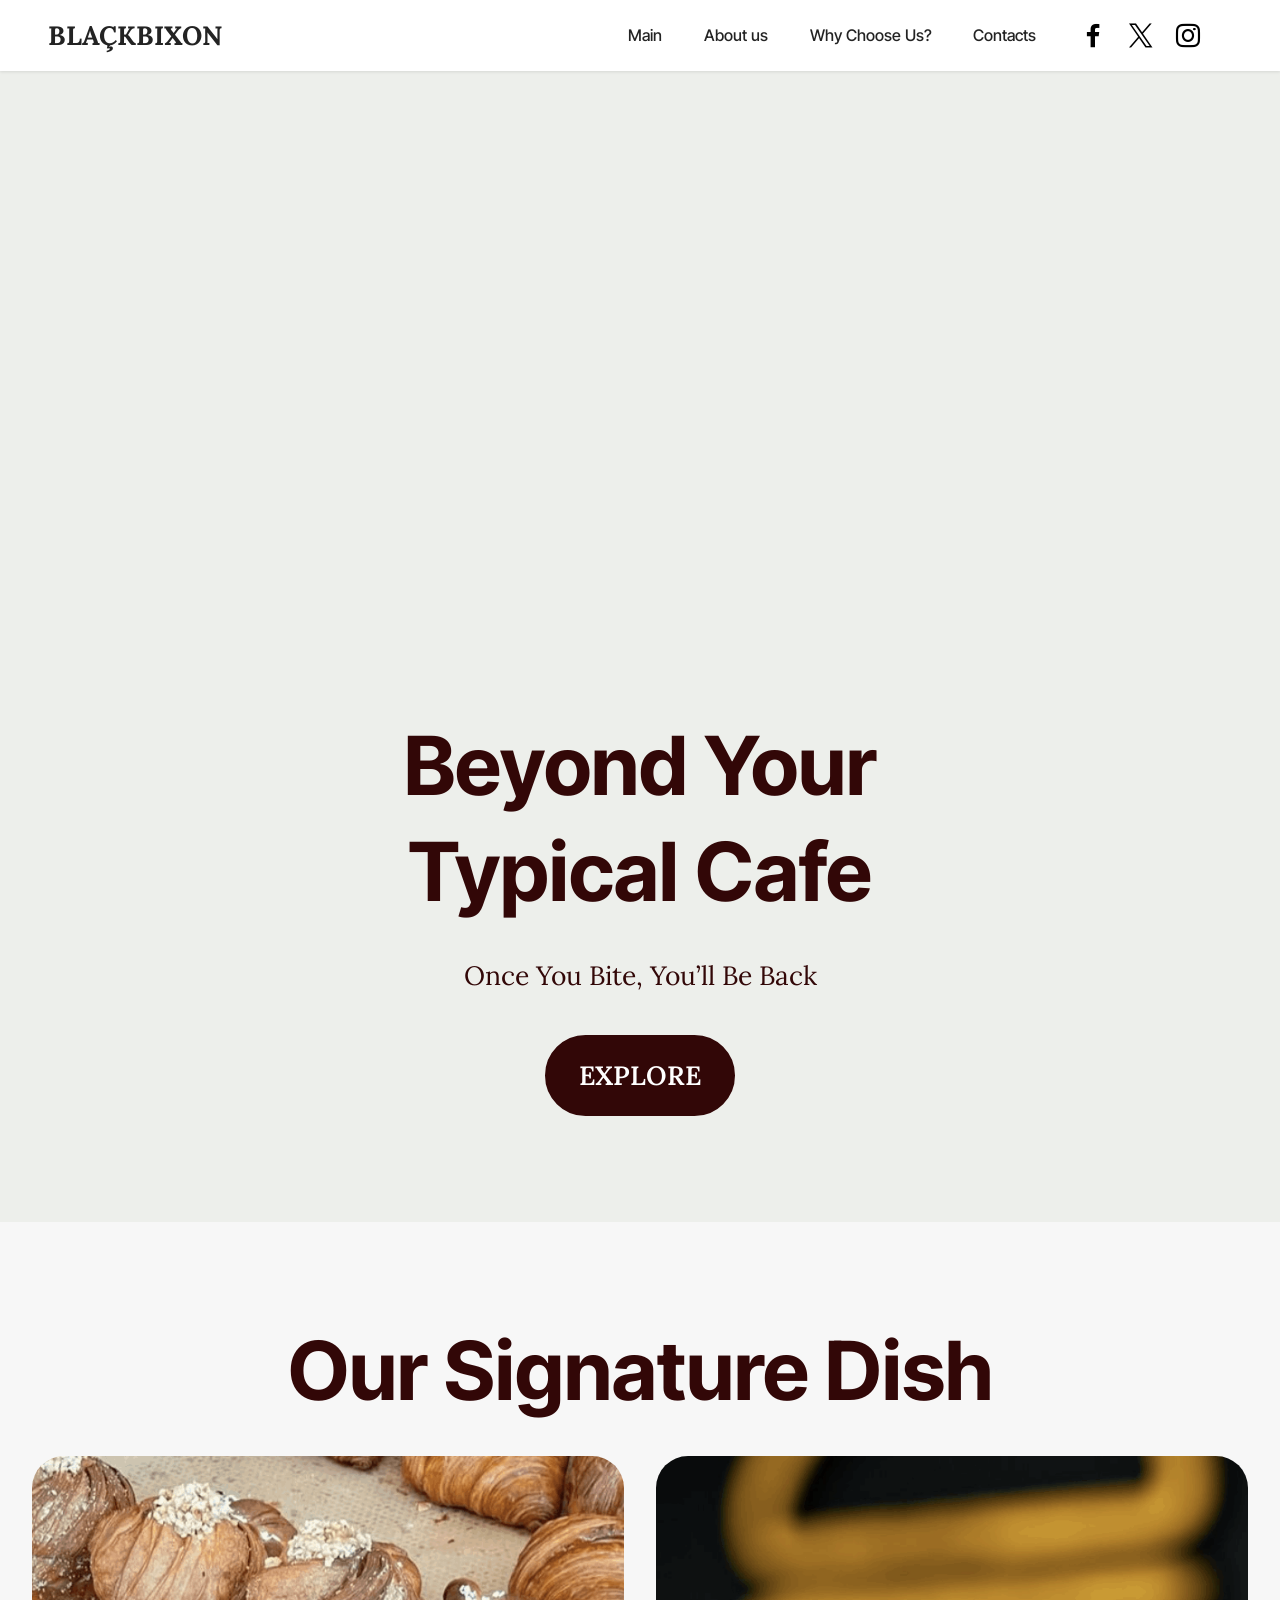
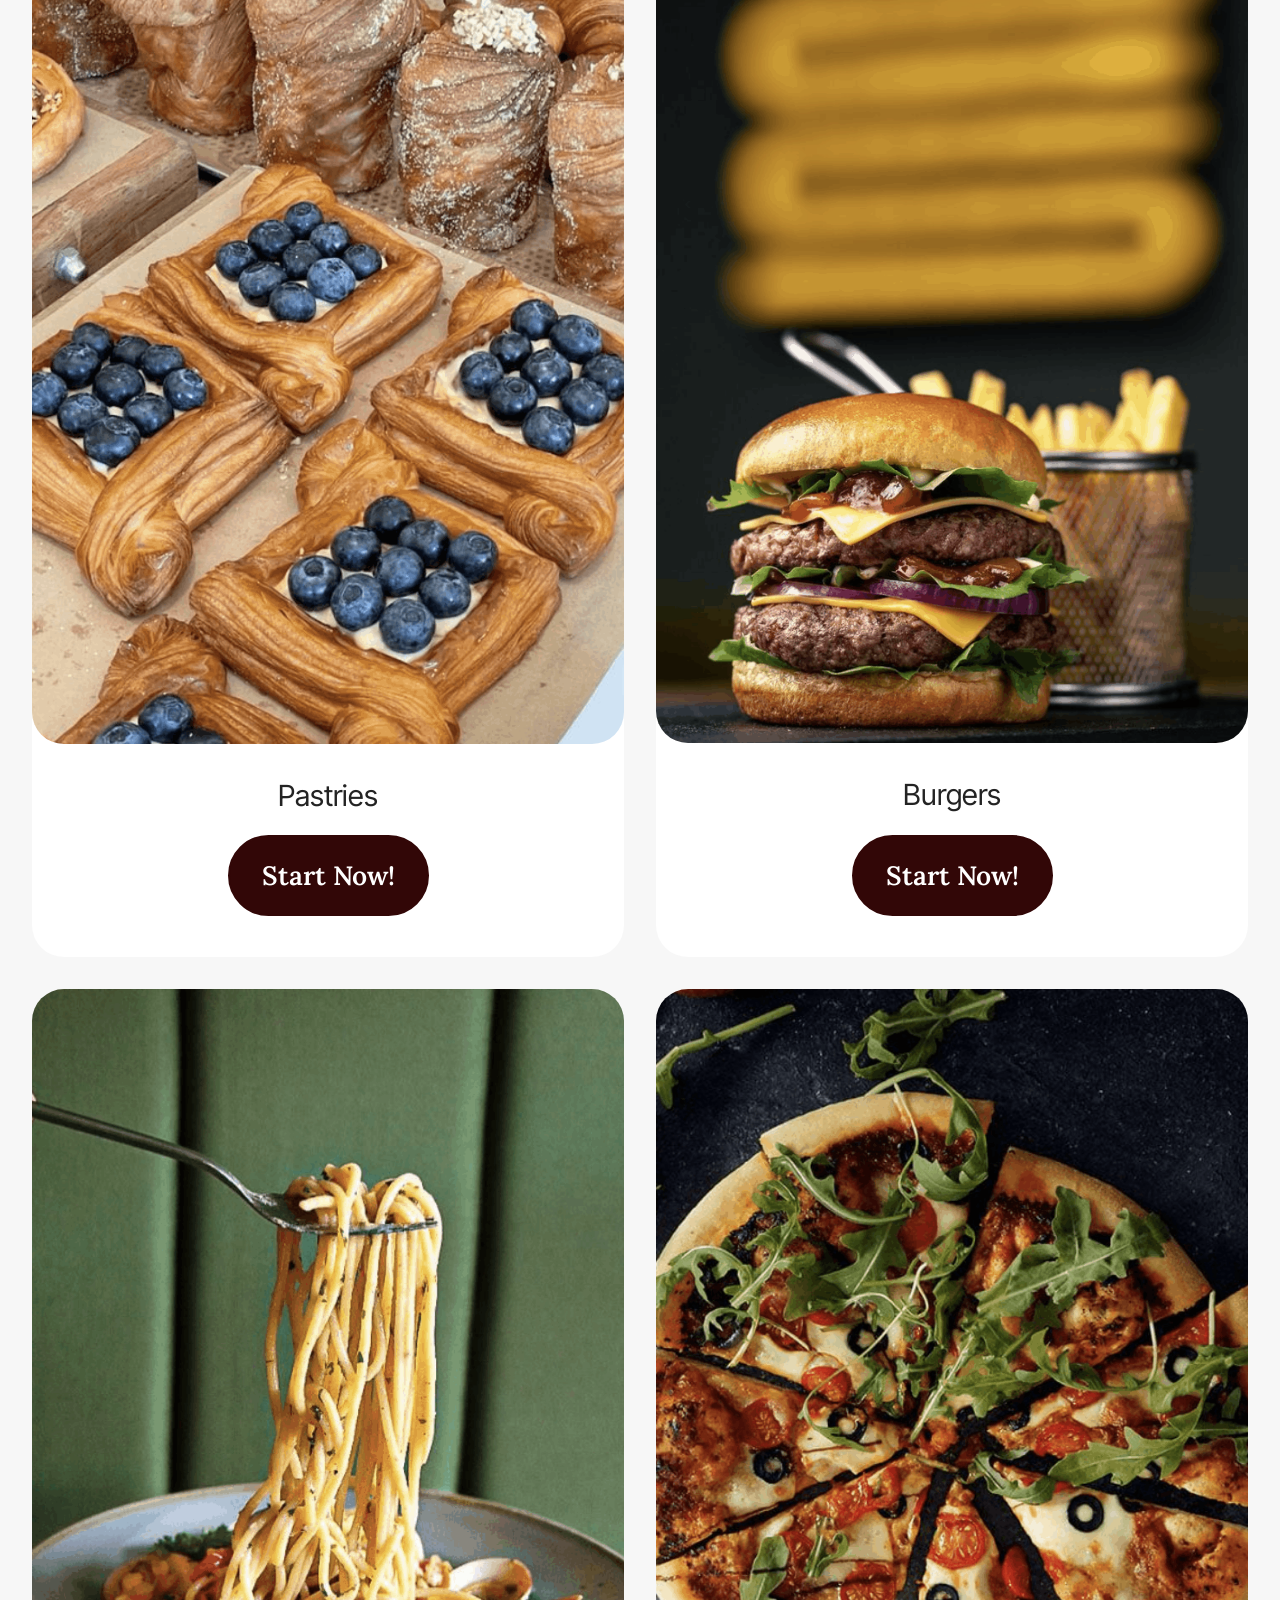
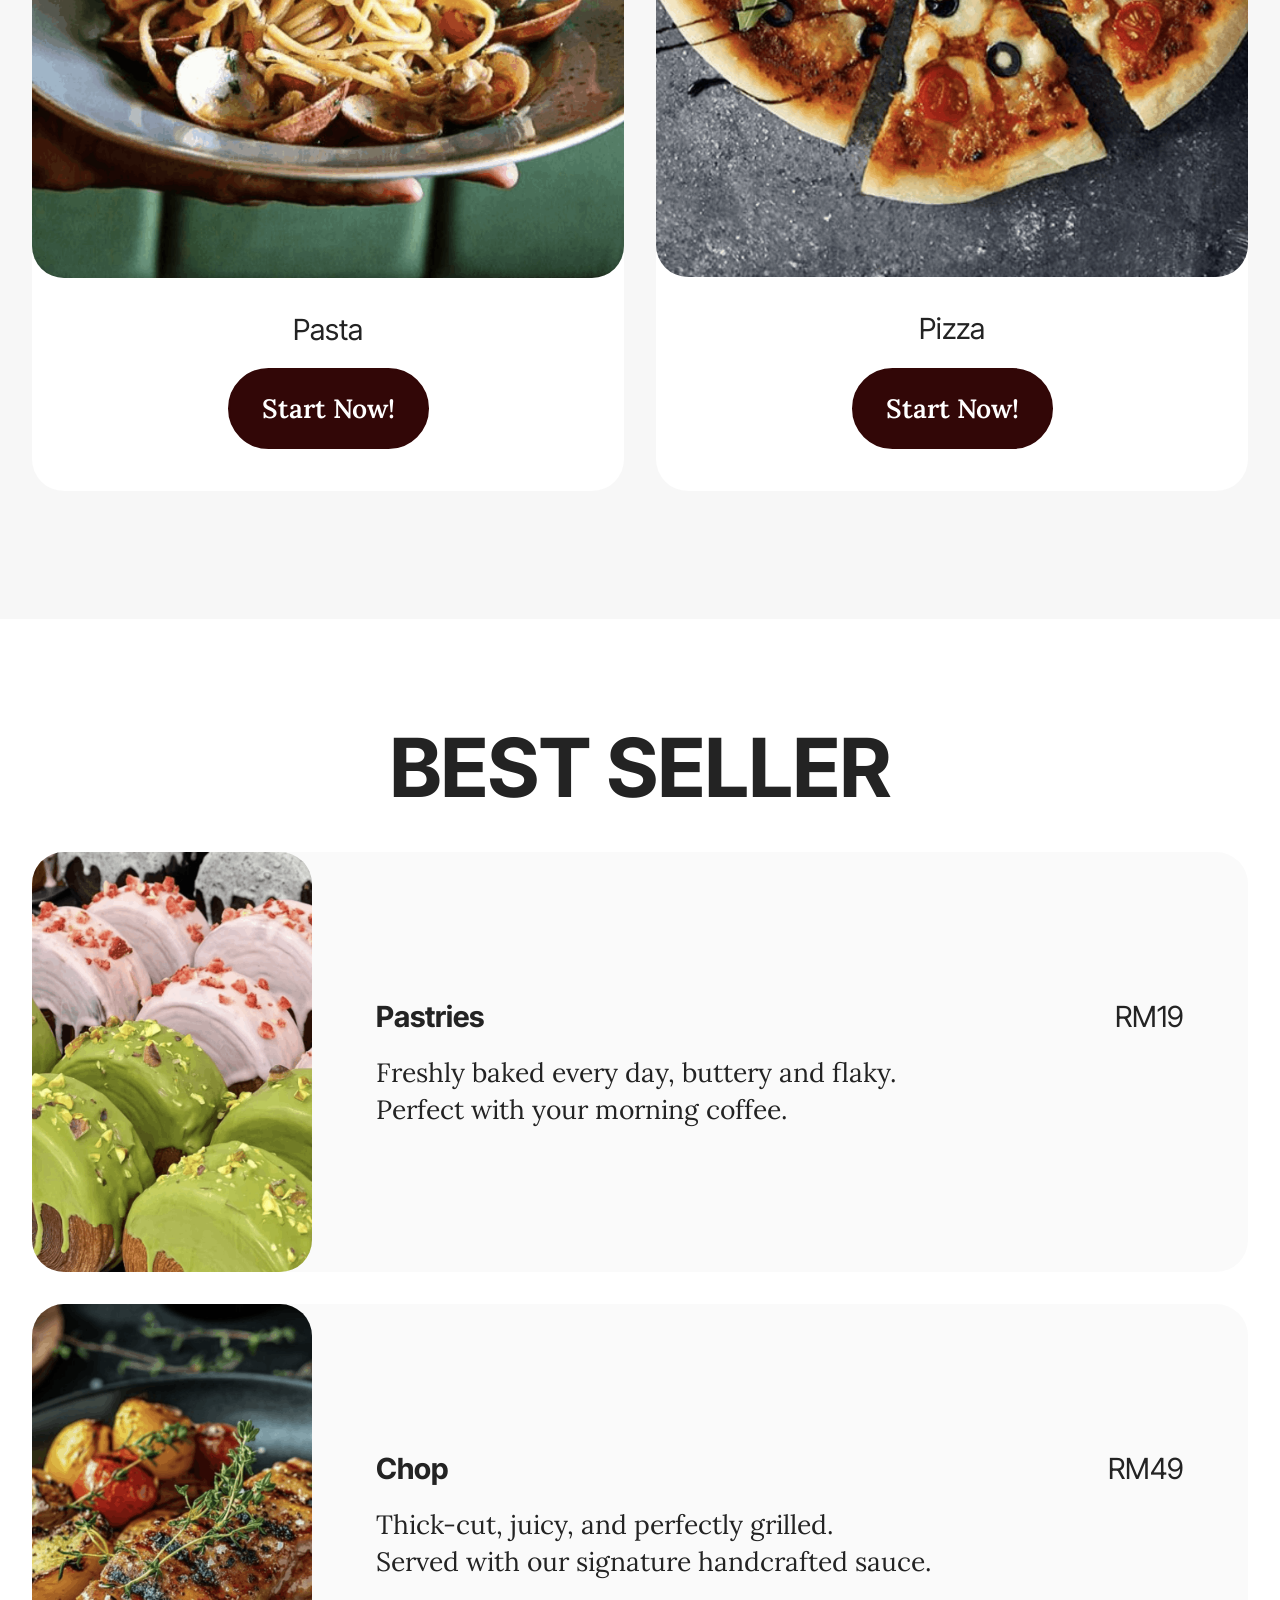
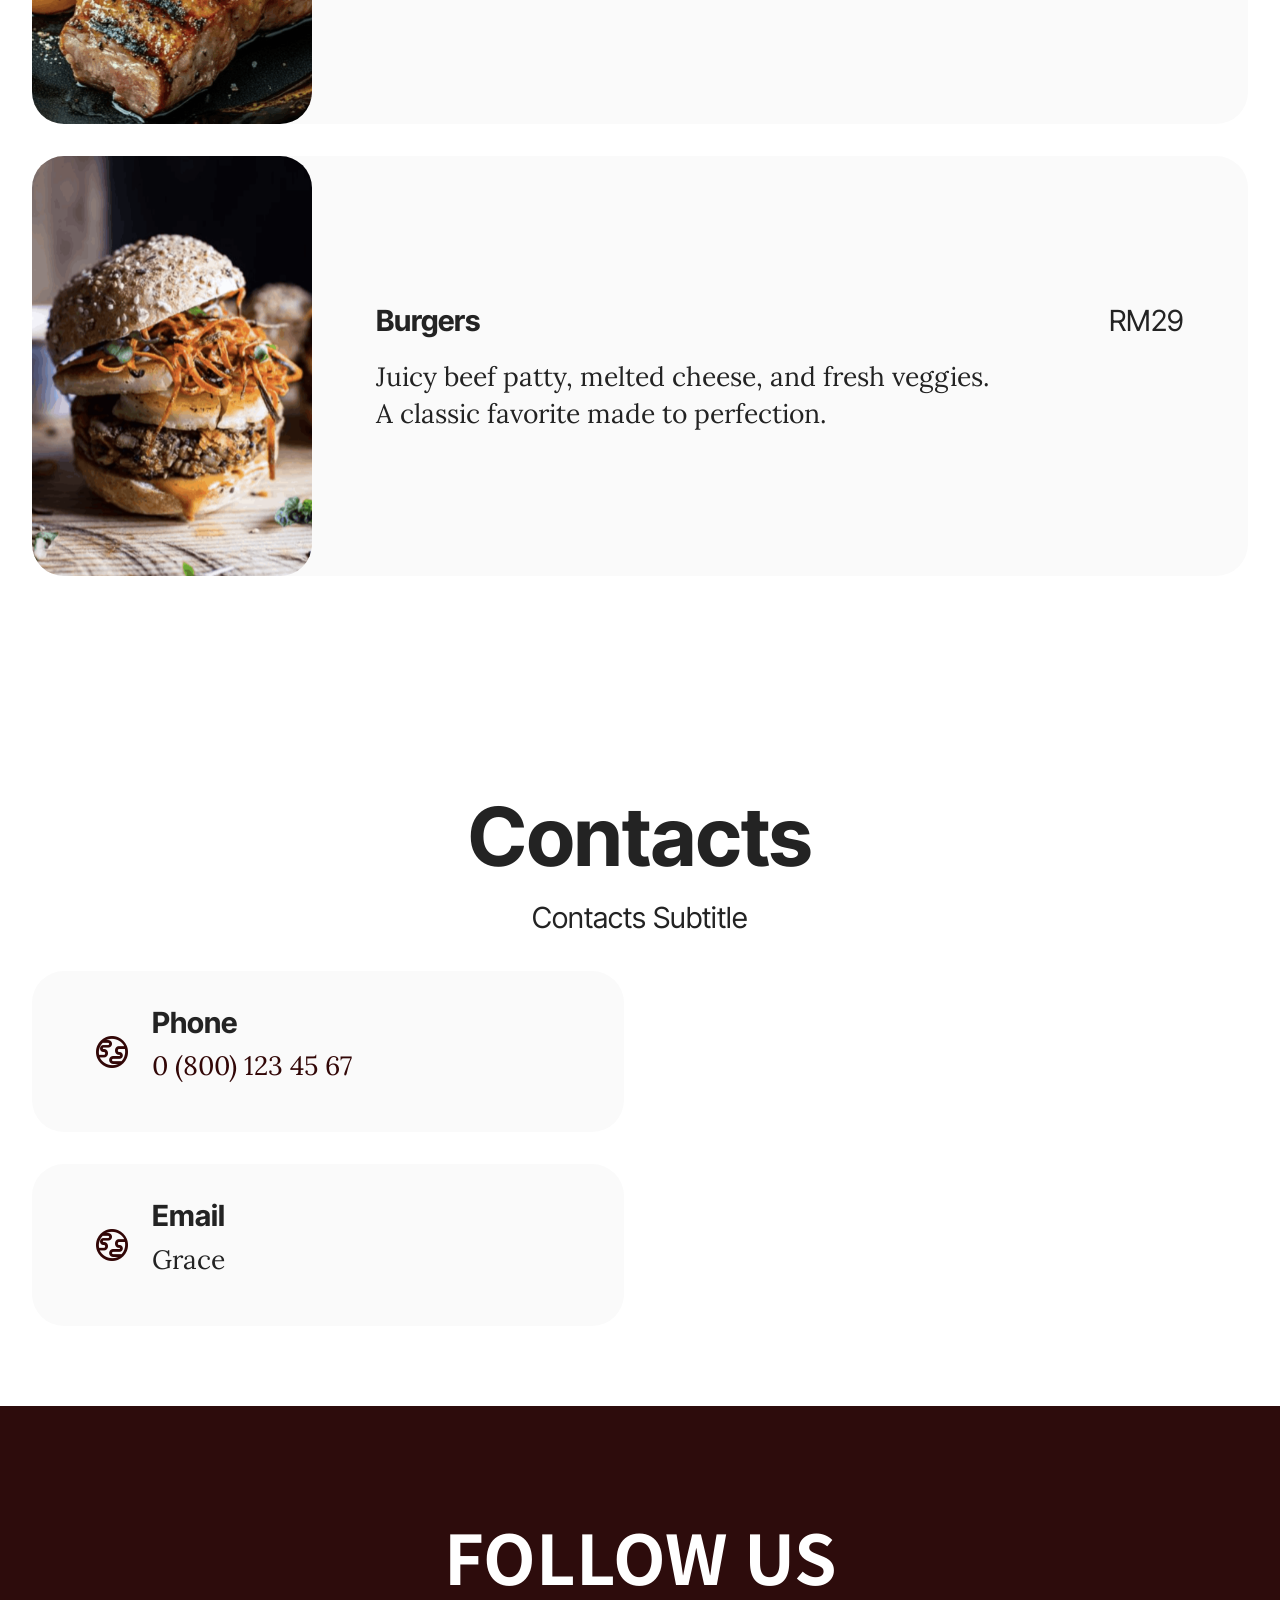
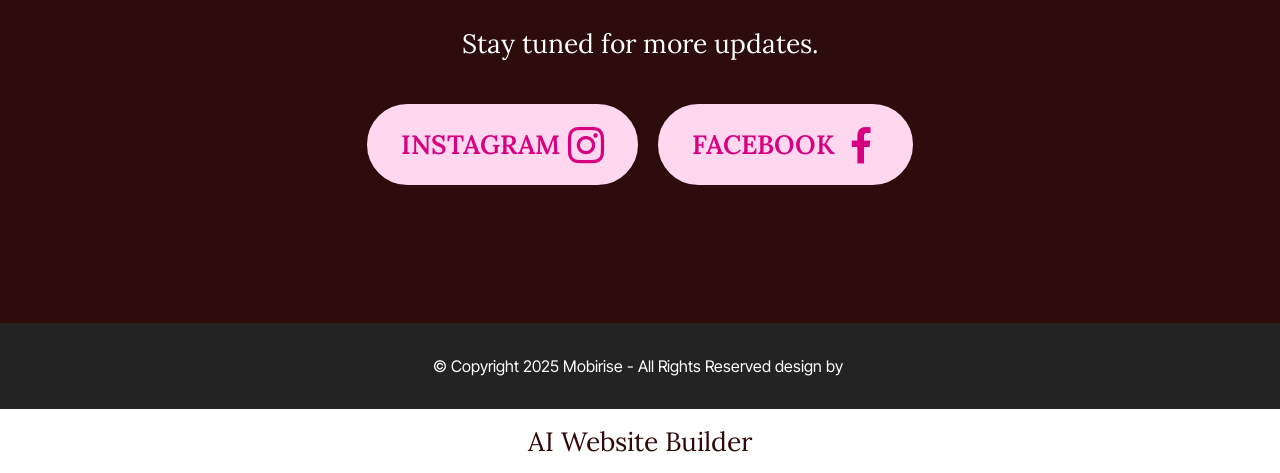
==== commit 192d893e: "create github pages" ====
--- a/index.html
+++ b/index.html
@@ -22,7 +22,7 @@
   <noscript><link rel="stylesheet" href="https://fonts.googleapis.com/css?family=Inter+Tight:100,200,300,400,500,600,700,800,900,100i,200i,300i,400i,500i,600i,700i,800i,900i&display=swap"></noscript>
   <link rel="preload" href="https://fonts.googleapis.com/css?family=Lora:400,500,600,700,400i,500i,600i,700i&display=swap" as="style" onload="this.onload=null;this.rel='stylesheet'">
   <noscript><link rel="stylesheet" href="https://fonts.googleapis.com/css?family=Lora:400,500,600,700,400i,500i,600i,700i&display=swap"></noscript>
-  <link rel="preload" as="style" href="assets/mobirise/css/mbr-additional.css?v=WH2Efm"><link rel="stylesheet" href="assets/mobirise/css/mbr-additional.css?v=WH2Efm" type="text/css">
+  <link rel="preload" as="style" href="assets/mobirise/css/mbr-additional.css?v=HOAJiB"><link rel="stylesheet" href="assets/mobirise/css/mbr-additional.css?v=HOAJiB" type="text/css">
 
   
   
@@ -342,7 +342,7 @@
             </div>
         </div>
     </div>
-</section><section class="display-7" style="padding: 0;align-items: center;justify-content: center;flex-wrap: wrap;    align-content: center;display: flex;position: relative;height: 4rem;"><a href="https://mobiri.se/4250567" style="flex: 1 1;height: 4rem;position: absolute;width: 100%;z-index: 1;"><img alt="" style="height: 4rem;" src="[data-uri]"></a><p style="margin: 0;text-align: center;" class="display-7">&#8204;</p><a style="z-index:1" href="https://mobirise.com"> Website Builder Software</a></section><script src="assets/bootstrap/js/bootstrap.bundle.min.js"></script>  <script src="assets/smoothscroll/smooth-scroll.js"></script>  <script src="assets/ytplayer/index.js"></script>  <script src="assets/dropdown/js/navbar-dropdown.js"></script>  <script src="assets/playervimeo/vimeo_player.js"></script>  <script src="assets/theme/js/script.js"></script>  
+</section><section class="display-7" style="padding: 0;align-items: center;justify-content: center;flex-wrap: wrap;    align-content: center;display: flex;position: relative;height: 4rem;"><a href="https://mobiri.se/4250567" style="flex: 1 1;height: 4rem;position: absolute;width: 100%;z-index: 1;"><img alt="" style="height: 4rem;" src="[data-uri]"></a><p style="margin: 0;text-align: center;" class="display-7">&#8204;</p><a style="z-index:1" href="https://mobirise.com/builder/ai-website-builder.html">AI Website Builder</a></section><script src="assets/bootstrap/js/bootstrap.bundle.min.js"></script>  <script src="assets/smoothscroll/smooth-scroll.js"></script>  <script src="assets/ytplayer/index.js"></script>  <script src="assets/dropdown/js/navbar-dropdown.js"></script>  <script src="assets/playervimeo/vimeo_player.js"></script>  <script src="assets/theme/js/script.js"></script>  
   
   
 </body>
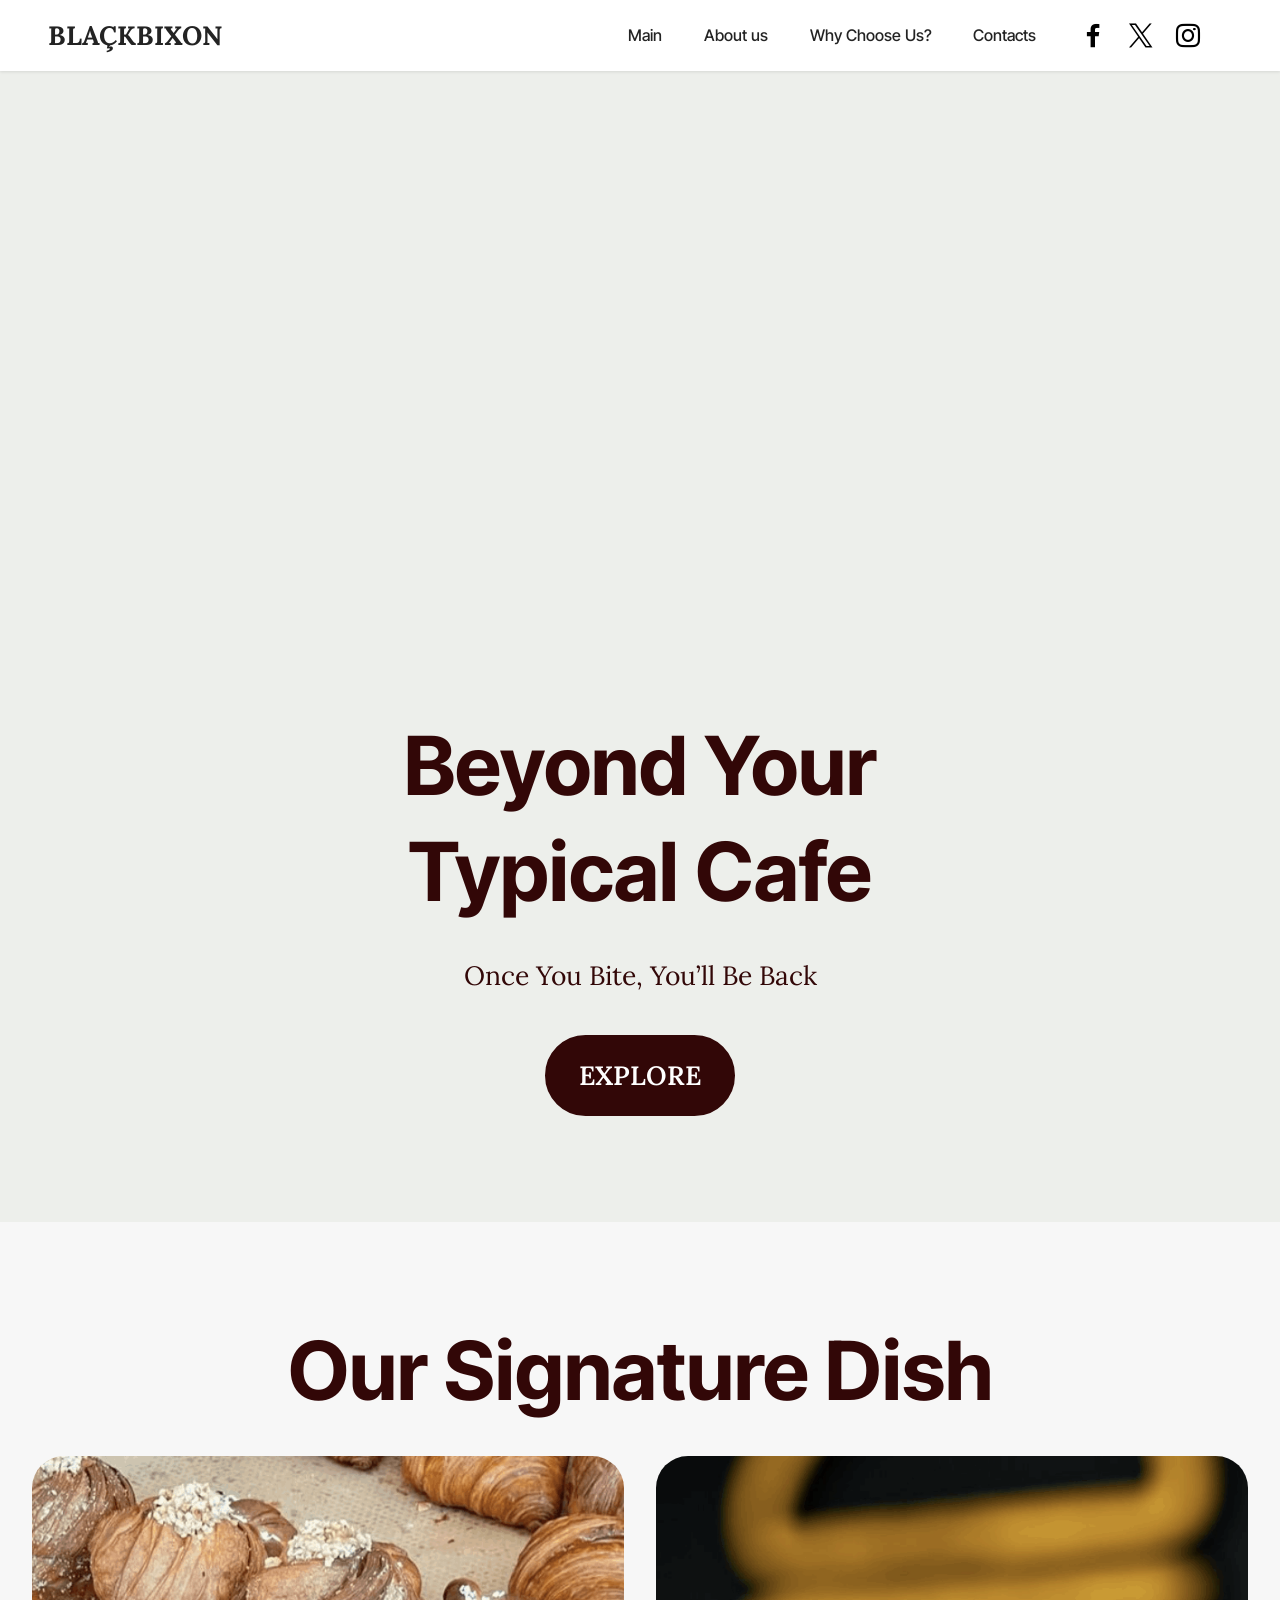
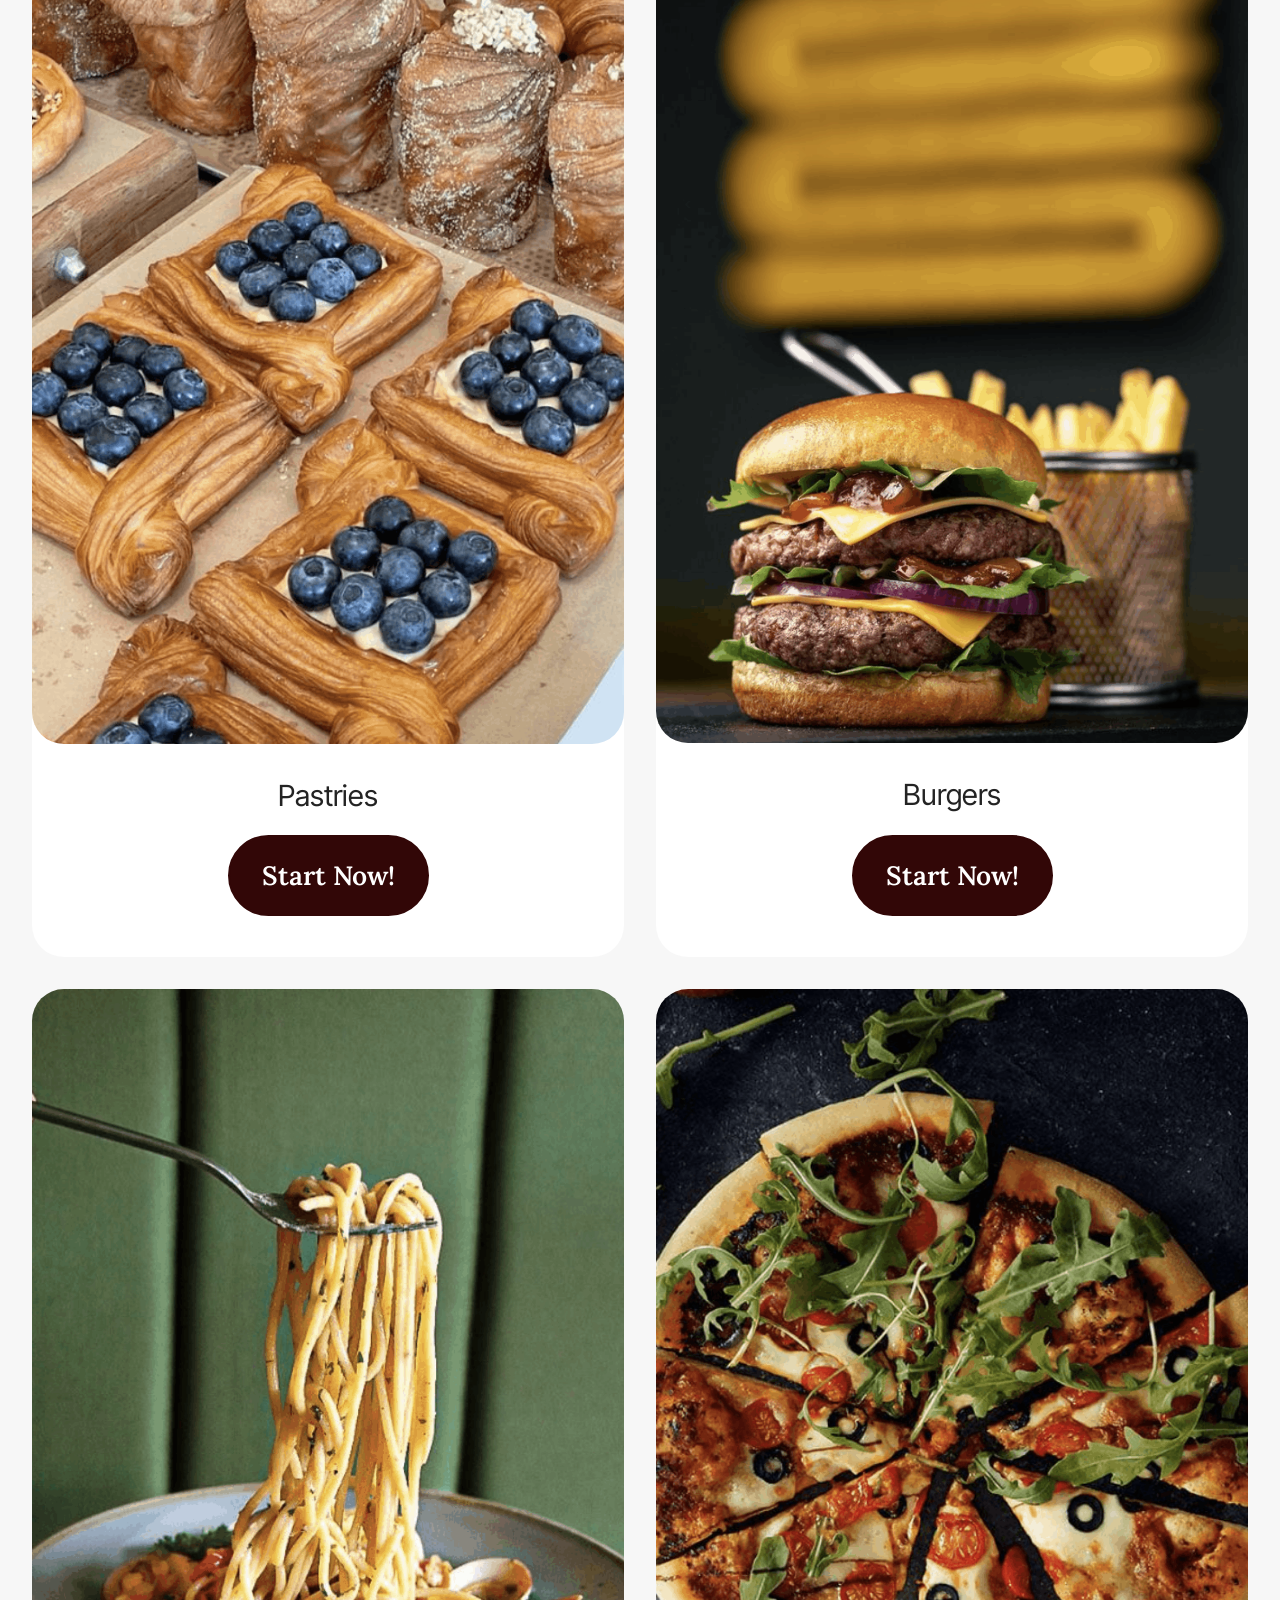
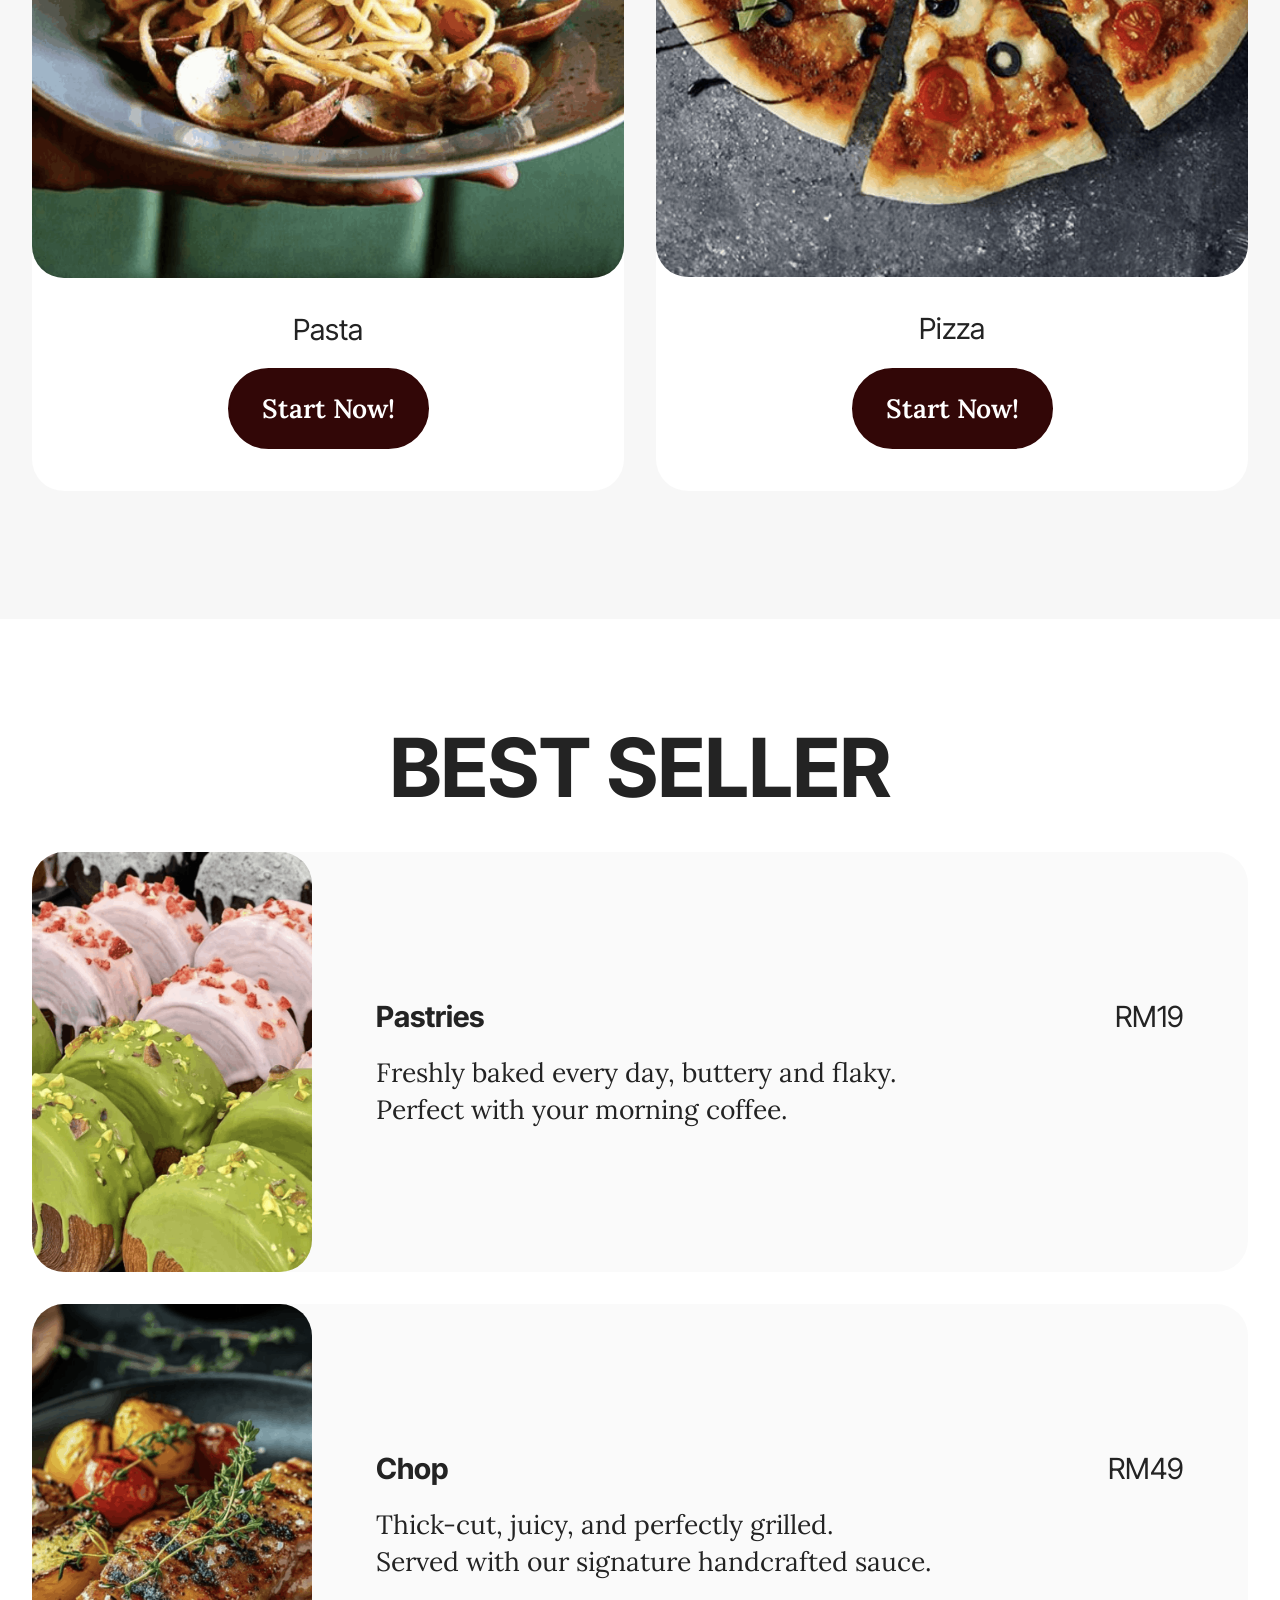
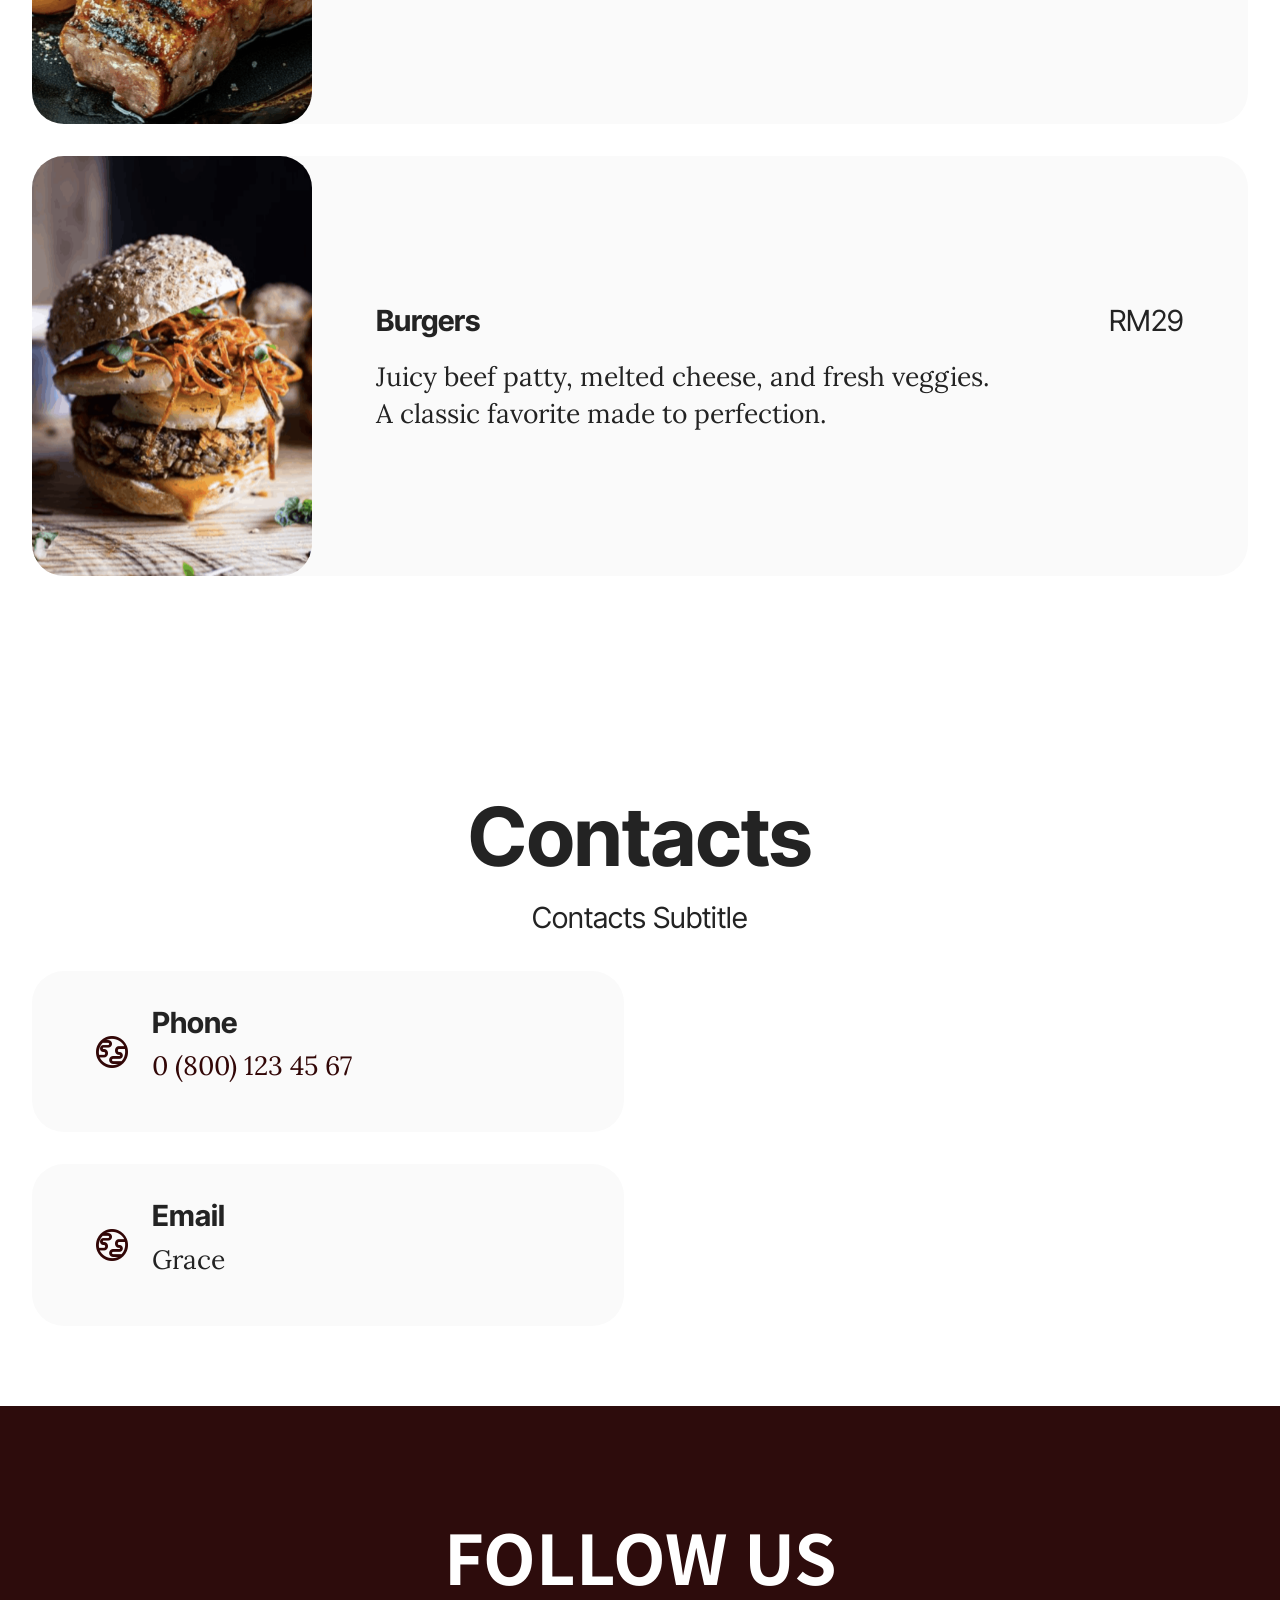
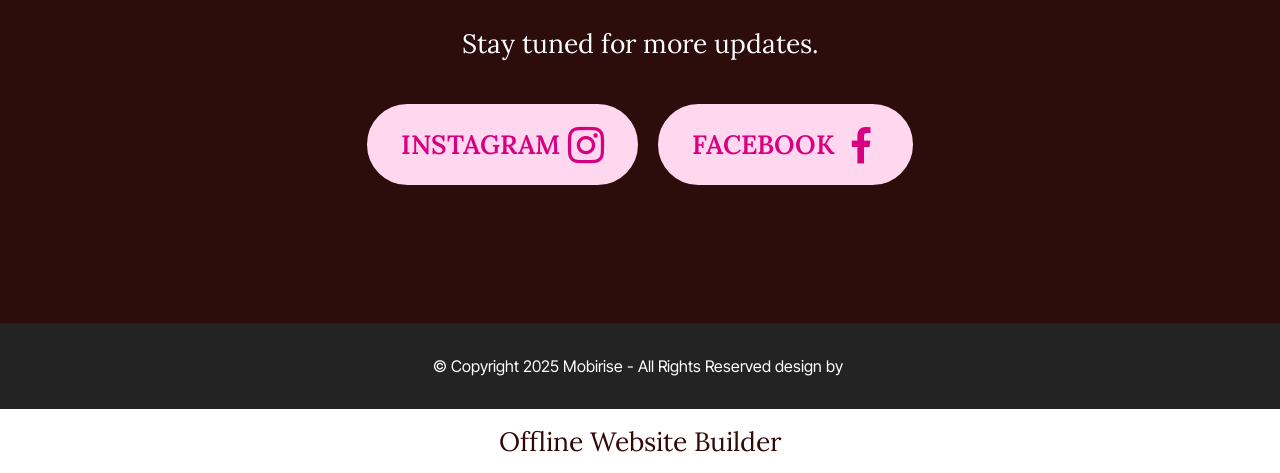
==== commit 25d29951: "create github pages" ====
--- a/index.html
+++ b/index.html
@@ -22,7 +22,7 @@
   <noscript><link rel="stylesheet" href="https://fonts.googleapis.com/css?family=Inter+Tight:100,200,300,400,500,600,700,800,900,100i,200i,300i,400i,500i,600i,700i,800i,900i&display=swap"></noscript>
   <link rel="preload" href="https://fonts.googleapis.com/css?family=Lora:400,500,600,700,400i,500i,600i,700i&display=swap" as="style" onload="this.onload=null;this.rel='stylesheet'">
   <noscript><link rel="stylesheet" href="https://fonts.googleapis.com/css?family=Lora:400,500,600,700,400i,500i,600i,700i&display=swap"></noscript>
-  <link rel="preload" as="style" href="assets/mobirise/css/mbr-additional.css?v=HOAJiB"><link rel="stylesheet" href="assets/mobirise/css/mbr-additional.css?v=HOAJiB" type="text/css">
+  <link rel="preload" as="style" href="assets/mobirise/css/mbr-additional.css?v=de8eUu"><link rel="stylesheet" href="assets/mobirise/css/mbr-additional.css?v=de8eUu" type="text/css">
 
   
   
@@ -342,7 +342,7 @@
             </div>
         </div>
     </div>
-</section><section class="display-7" style="padding: 0;align-items: center;justify-content: center;flex-wrap: wrap;    align-content: center;display: flex;position: relative;height: 4rem;"><a href="https://mobiri.se/4250567" style="flex: 1 1;height: 4rem;position: absolute;width: 100%;z-index: 1;"><img alt="" style="height: 4rem;" src="[data-uri]"></a><p style="margin: 0;text-align: center;" class="display-7">&#8204;</p><a style="z-index:1" href="https://mobirise.com/builder/ai-website-builder.html">AI Website Builder</a></section><script src="assets/bootstrap/js/bootstrap.bundle.min.js"></script>  <script src="assets/smoothscroll/smooth-scroll.js"></script>  <script src="assets/ytplayer/index.js"></script>  <script src="assets/dropdown/js/navbar-dropdown.js"></script>  <script src="assets/playervimeo/vimeo_player.js"></script>  <script src="assets/theme/js/script.js"></script>  
+</section><section class="display-7" style="padding: 0;align-items: center;justify-content: center;flex-wrap: wrap;    align-content: center;display: flex;position: relative;height: 4rem;"><a href="https://mobiri.se/4250567" style="flex: 1 1;height: 4rem;position: absolute;width: 100%;z-index: 1;"><img alt="" style="height: 4rem;" src="[data-uri]"></a><p style="margin: 0;text-align: center;" class="display-7">&#8204;</p><a style="z-index:1" href="https://mobirise.com/offline-website-builder.html">Offline Website Builder</a></section><script src="assets/bootstrap/js/bootstrap.bundle.min.js"></script>  <script src="assets/smoothscroll/smooth-scroll.js"></script>  <script src="assets/ytplayer/index.js"></script>  <script src="assets/dropdown/js/navbar-dropdown.js"></script>  <script src="assets/playervimeo/vimeo_player.js"></script>  <script src="assets/theme/js/script.js"></script>  
   
   
 </body>
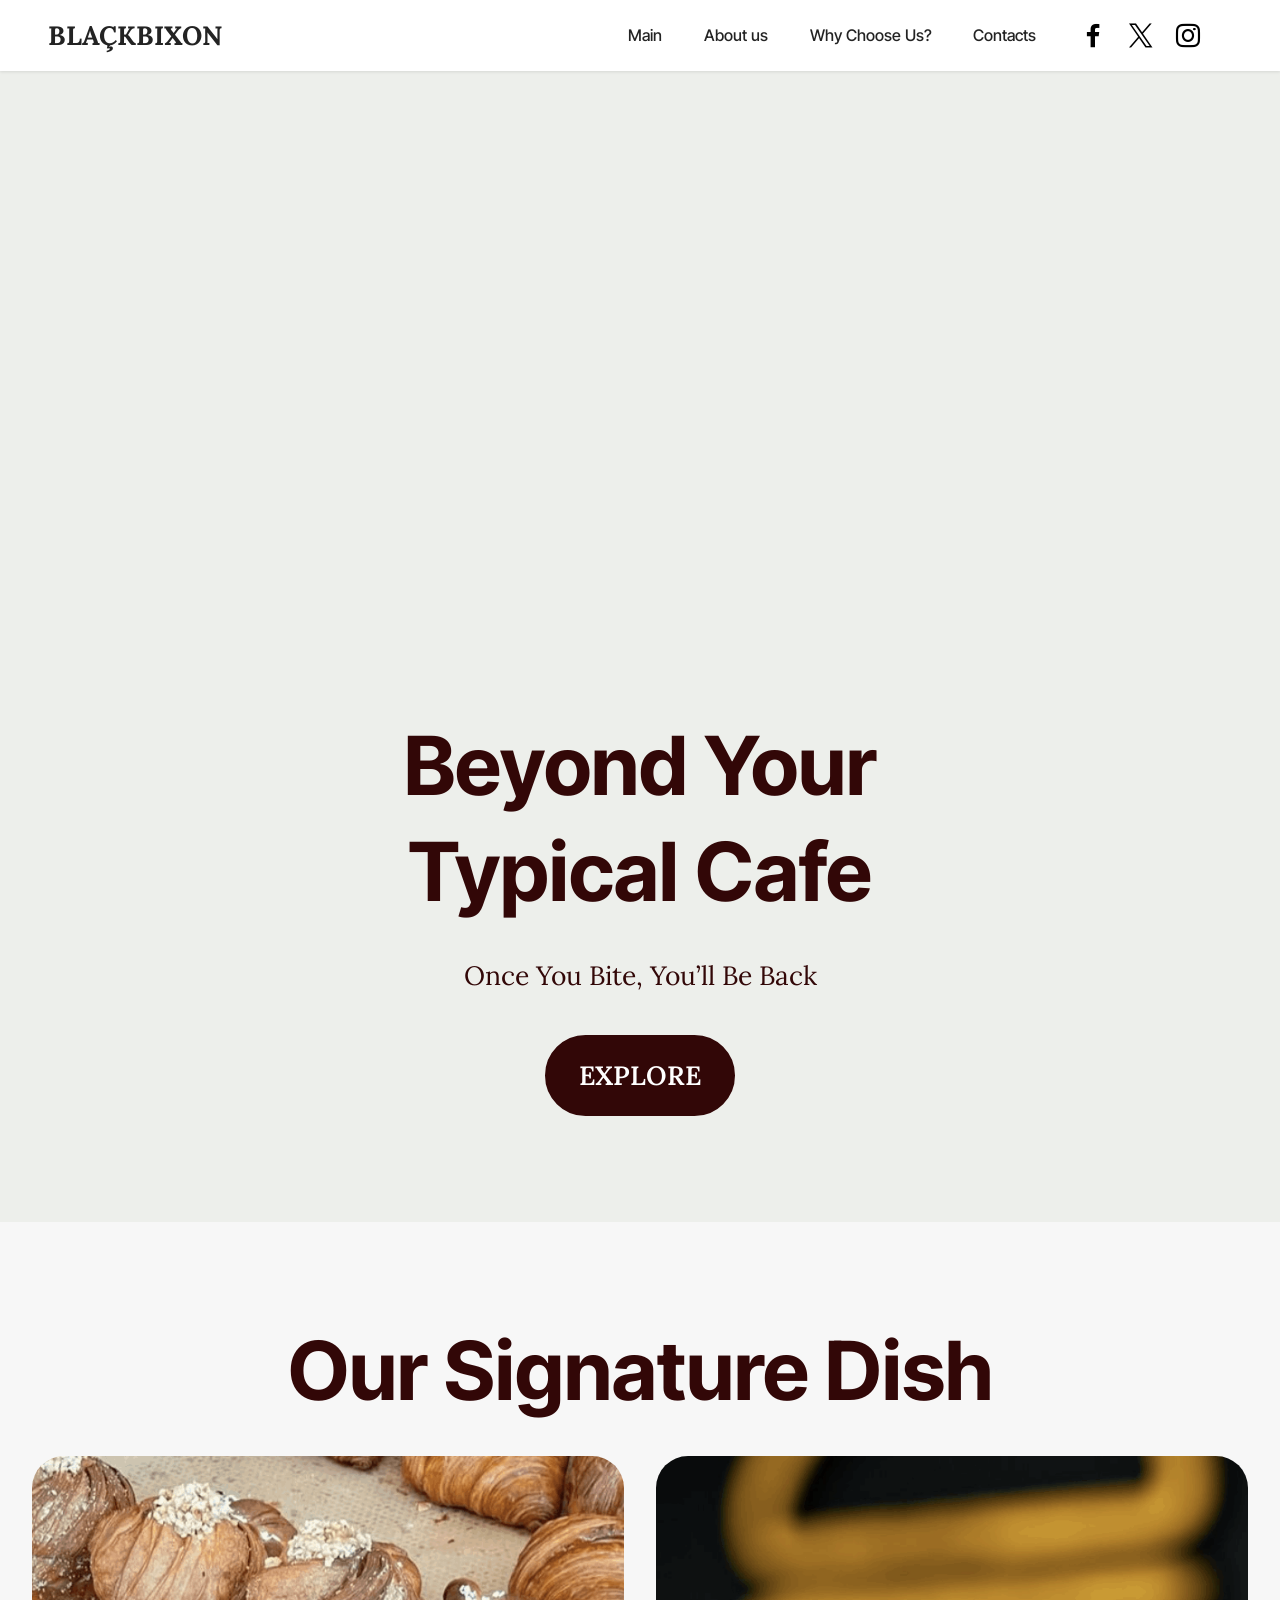
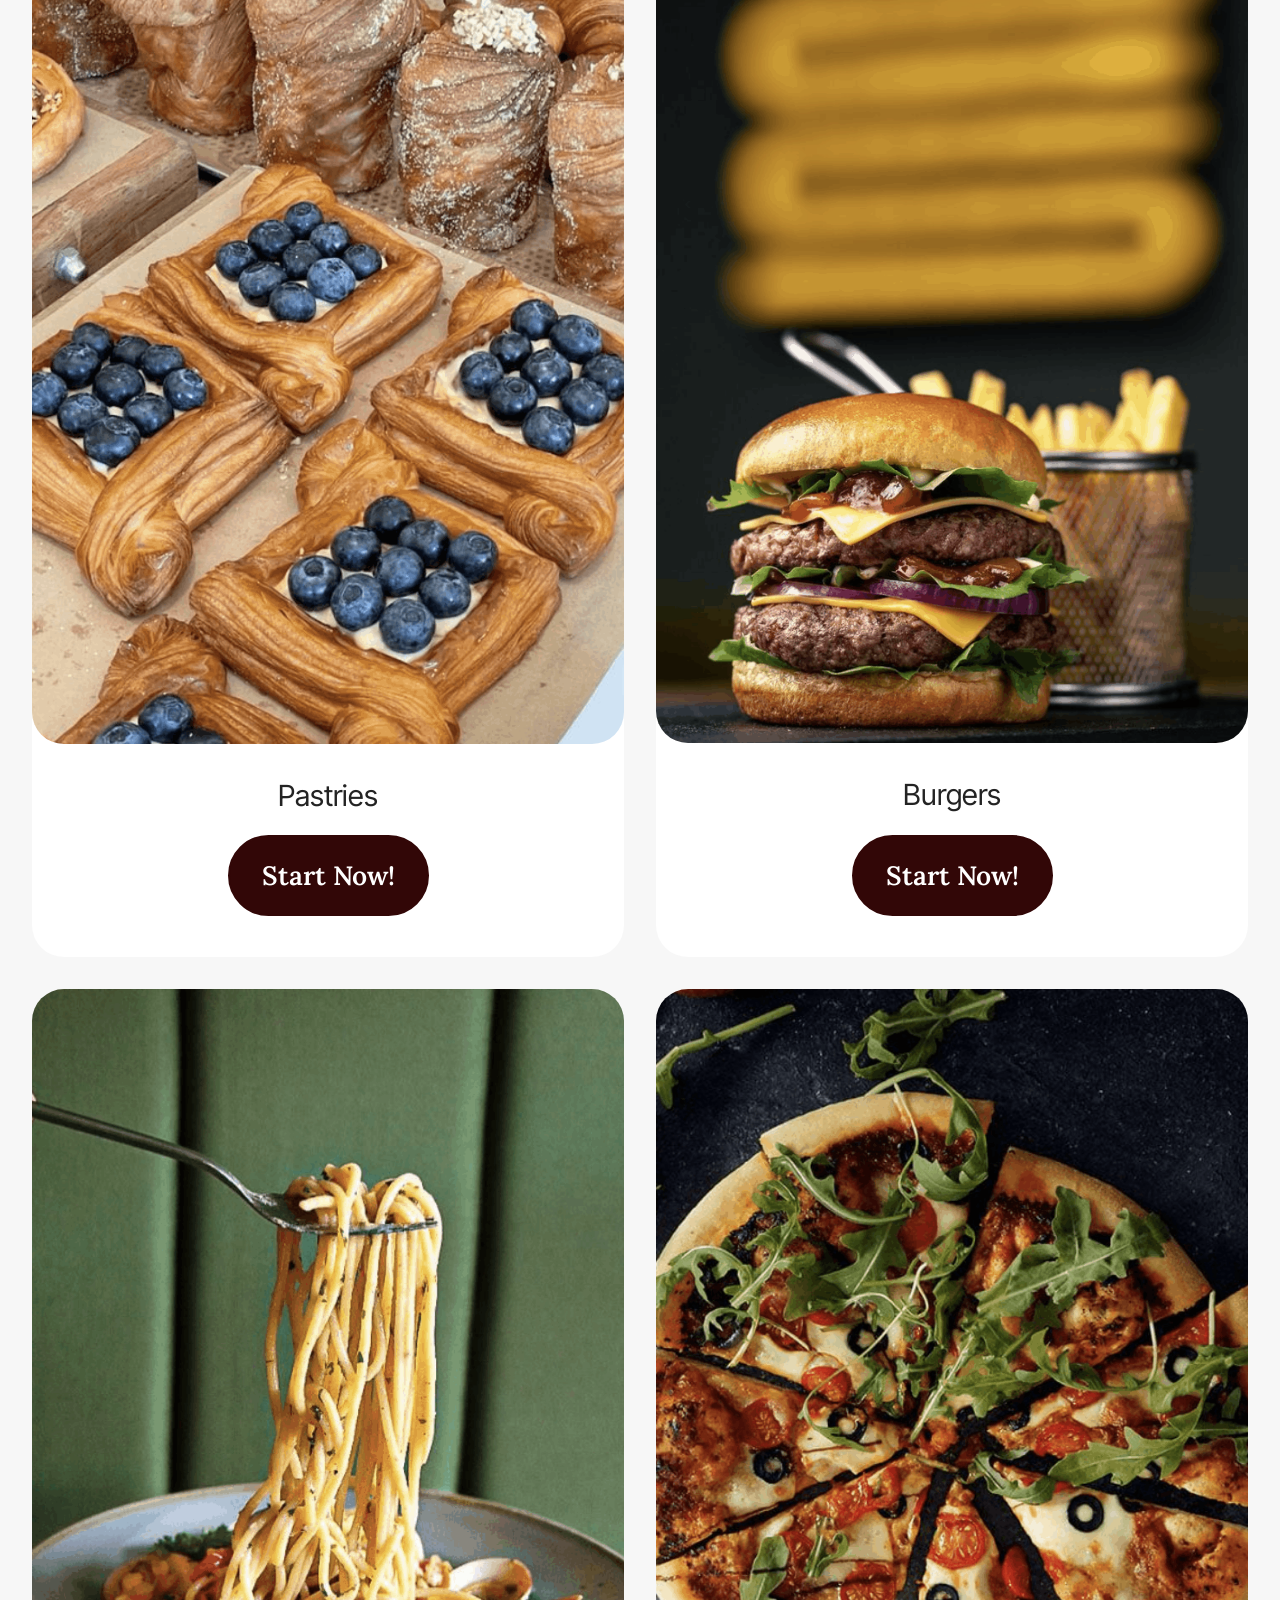
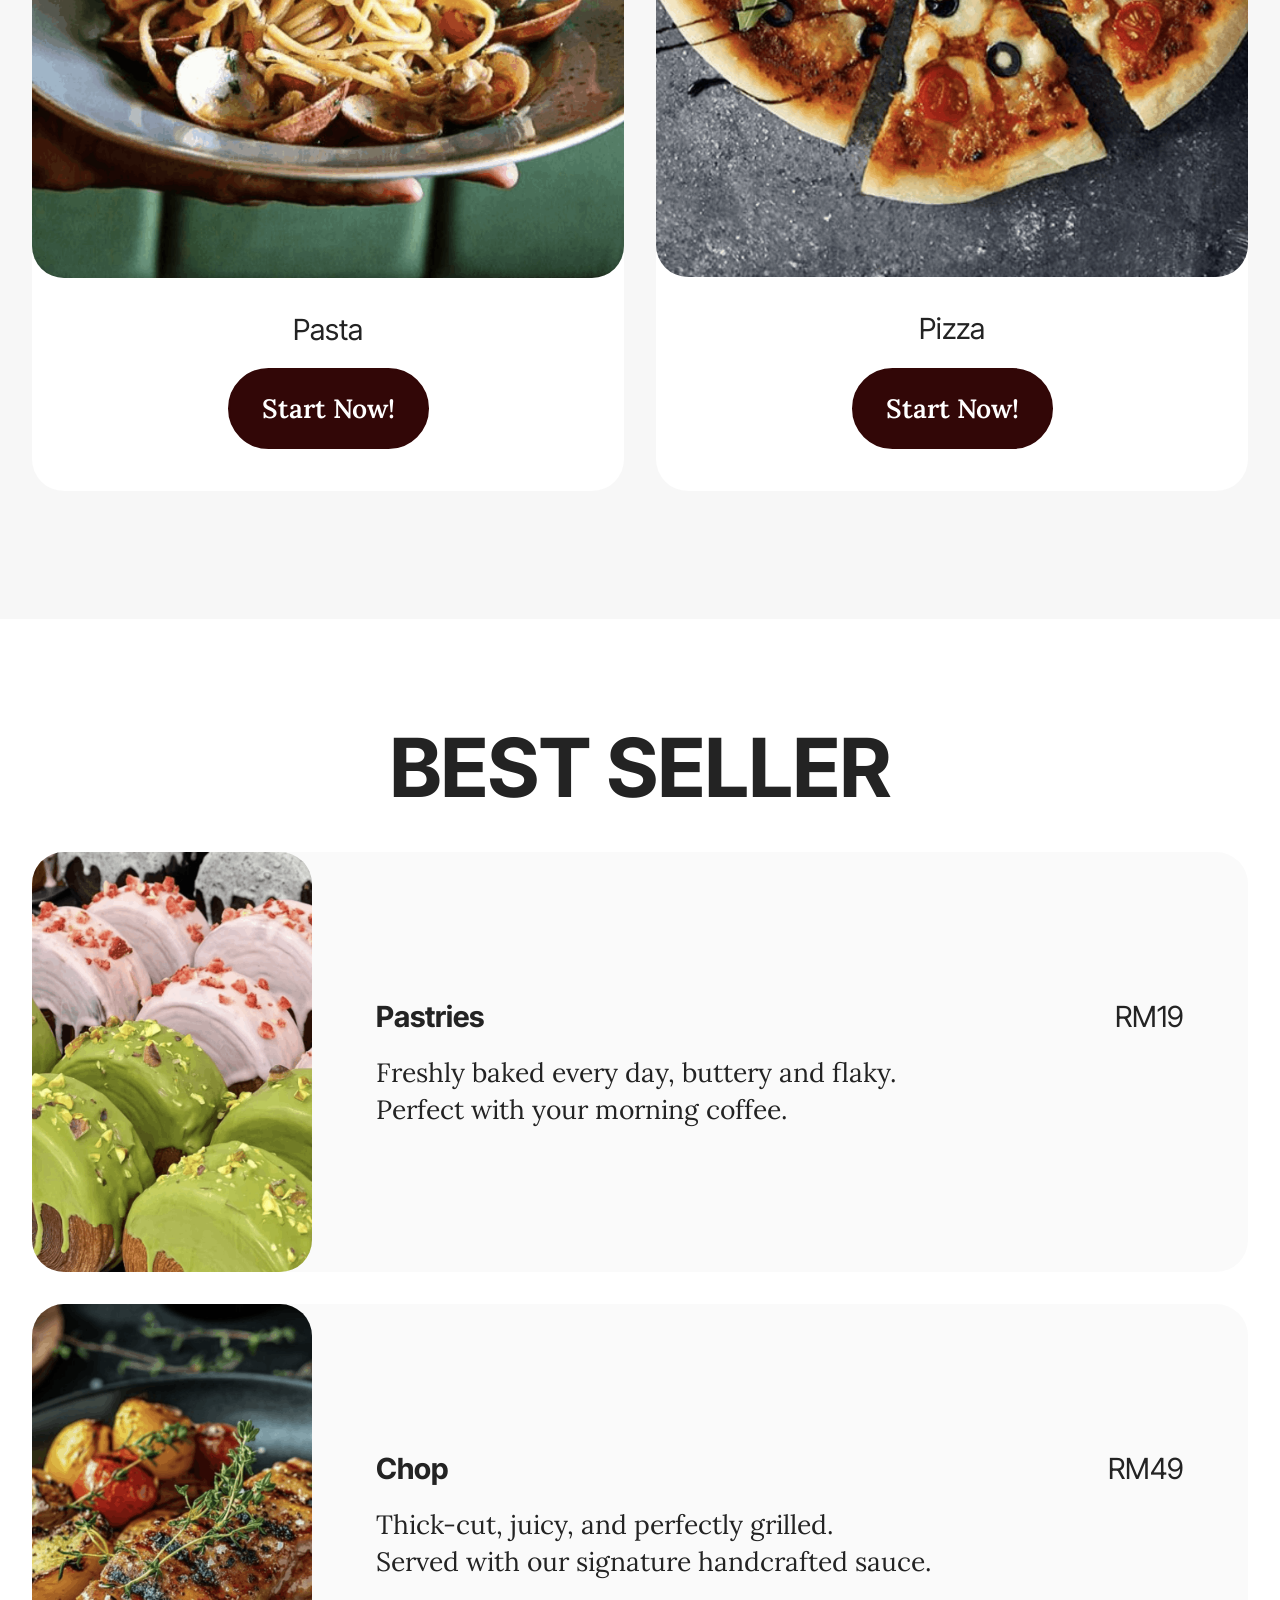
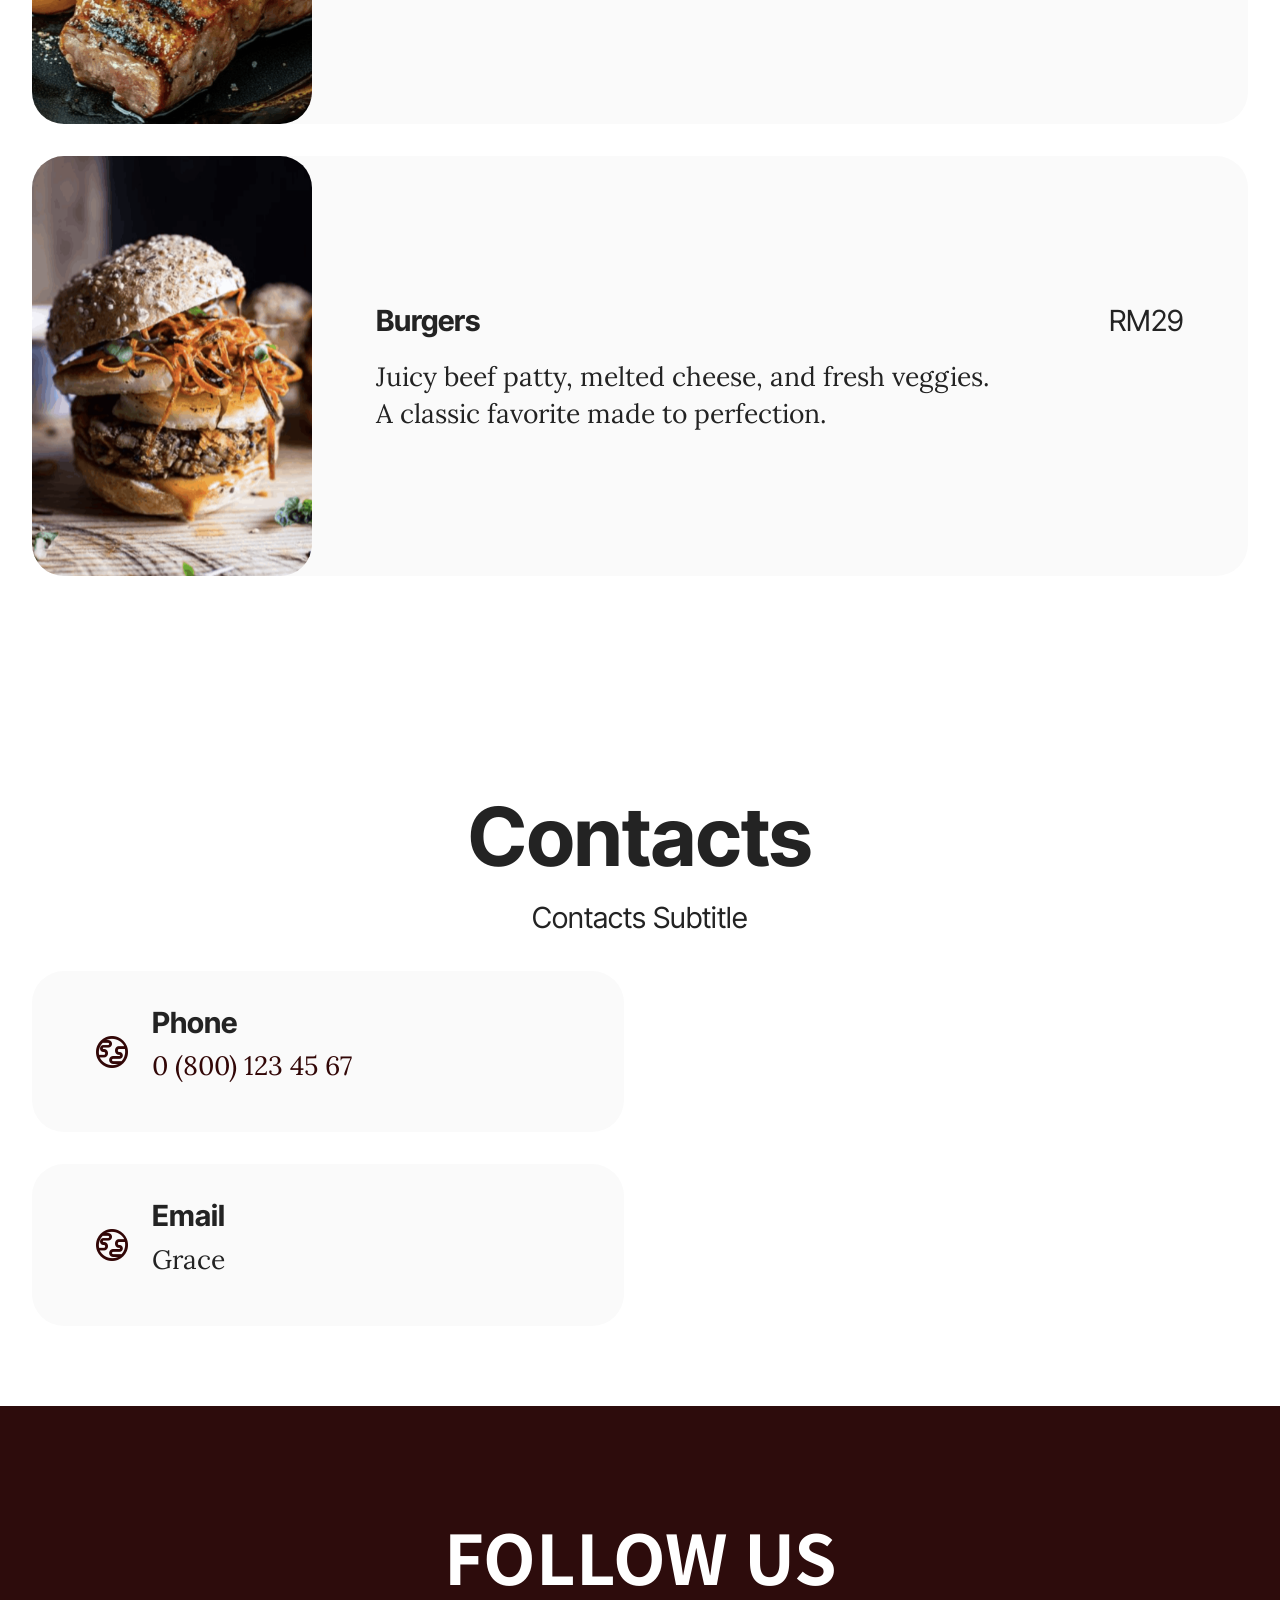
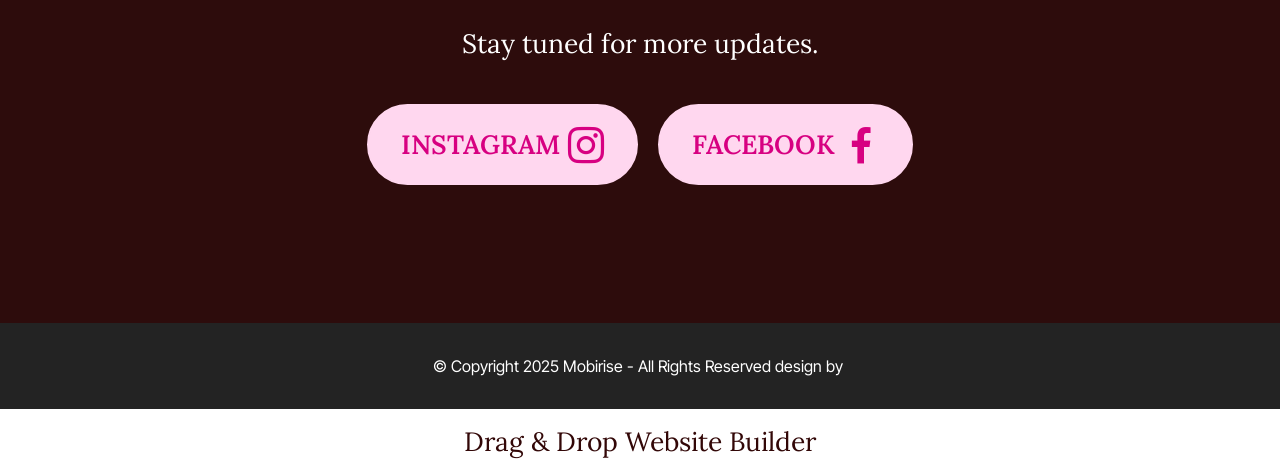
==== commit 76776885: "create github pages" ====
--- a/index.html
+++ b/index.html
@@ -22,7 +22,7 @@
   <noscript><link rel="stylesheet" href="https://fonts.googleapis.com/css?family=Inter+Tight:100,200,300,400,500,600,700,800,900,100i,200i,300i,400i,500i,600i,700i,800i,900i&display=swap"></noscript>
   <link rel="preload" href="https://fonts.googleapis.com/css?family=Lora:400,500,600,700,400i,500i,600i,700i&display=swap" as="style" onload="this.onload=null;this.rel='stylesheet'">
   <noscript><link rel="stylesheet" href="https://fonts.googleapis.com/css?family=Lora:400,500,600,700,400i,500i,600i,700i&display=swap"></noscript>
-  <link rel="preload" as="style" href="assets/mobirise/css/mbr-additional.css?v=de8eUu"><link rel="stylesheet" href="assets/mobirise/css/mbr-additional.css?v=de8eUu" type="text/css">
+  <link rel="preload" as="style" href="assets/mobirise/css/mbr-additional.css?v=G5zQQF"><link rel="stylesheet" href="assets/mobirise/css/mbr-additional.css?v=G5zQQF" type="text/css">
 
   
   
@@ -342,7 +342,7 @@
             </div>
         </div>
     </div>
-</section><section class="display-7" style="padding: 0;align-items: center;justify-content: center;flex-wrap: wrap;    align-content: center;display: flex;position: relative;height: 4rem;"><a href="https://mobiri.se/4250567" style="flex: 1 1;height: 4rem;position: absolute;width: 100%;z-index: 1;"><img alt="" style="height: 4rem;" src="[data-uri]"></a><p style="margin: 0;text-align: center;" class="display-7">&#8204;</p><a style="z-index:1" href="https://mobirise.com/offline-website-builder.html">Offline Website Builder</a></section><script src="assets/bootstrap/js/bootstrap.bundle.min.js"></script>  <script src="assets/smoothscroll/smooth-scroll.js"></script>  <script src="assets/ytplayer/index.js"></script>  <script src="assets/dropdown/js/navbar-dropdown.js"></script>  <script src="assets/playervimeo/vimeo_player.js"></script>  <script src="assets/theme/js/script.js"></script>  
+</section><section class="display-7" style="padding: 0;align-items: center;justify-content: center;flex-wrap: wrap;    align-content: center;display: flex;position: relative;height: 4rem;"><a href="https://mobiri.se/4250567" style="flex: 1 1;height: 4rem;position: absolute;width: 100%;z-index: 1;"><img alt="" style="height: 4rem;" src="[data-uri]"></a><p style="margin: 0;text-align: center;" class="display-7">&#8204;</p><a style="z-index:1" href="https://mobirise.com/drag-drop-website-builder.html">Drag & Drop Website Builder</a></section><script src="assets/bootstrap/js/bootstrap.bundle.min.js"></script>  <script src="assets/smoothscroll/smooth-scroll.js"></script>  <script src="assets/ytplayer/index.js"></script>  <script src="assets/dropdown/js/navbar-dropdown.js"></script>  <script src="assets/playervimeo/vimeo_player.js"></script>  <script src="assets/theme/js/script.js"></script>  
   
   
 </body>
--- a/assets/mobirise/css/mbr-additional.css
+++ b/assets/mobirise/css/mbr-additional.css
@@ -1419,1830 +1419,3 @@
   background-color: #232323;
   overflow: hidden;
 }
-.cid-uYX7Sts2hI {
-  z-index: 1000;
-  width: 100%;
-  position: relative;
-  min-height: 60px;
-}
-.cid-uYX7Sts2hI nav.navbar {
-  position: fixed;
-}
-.cid-uYX7Sts2hI .dropdown-item:before {
-  font-family: Moririse2 !important;
-  content: "\e966";
-  display: inline-block;
-  width: 0;
-  position: absolute;
-  left: 1rem;
-  top: 0.5rem;
-  margin-right: 0.5rem;
-  line-height: 1;
-  font-size: inherit;
-  vertical-align: middle;
-  text-align: center;
-  overflow: hidden;
-  transform: scale(0, 1);
-  transition: all 0.25s ease-in-out;
-}
-.cid-uYX7Sts2hI .dropdown-menu {
-  padding: 0;
-  border-radius: 4px;
-  box-shadow: 0 1px 3px 0 rgba(0, 0, 0, 0.1);
-}
-.cid-uYX7Sts2hI .dropdown-item {
-  border-bottom: 1px solid #e6e6e6;
-}
-.cid-uYX7Sts2hI .dropdown-item:hover,
-.cid-uYX7Sts2hI .dropdown-item:focus {
-  background: #320707 !important;
-  color: white !important;
-}
-.cid-uYX7Sts2hI .dropdown-item:hover span {
-  color: white;
-}
-.cid-uYX7Sts2hI .dropdown-item:first-child {
-  border-top-left-radius: 4px;
-  border-top-right-radius: 4px;
-}
-.cid-uYX7Sts2hI .dropdown-item:last-child {
-  border-bottom: none;
-  border-bottom-left-radius: 4px;
-  border-bottom-right-radius: 4px;
-}
-.cid-uYX7Sts2hI .nav-dropdown .link {
-  padding: 0 0.3em !important;
-  margin: 0.667em 1em !important;
-}
-.cid-uYX7Sts2hI .nav-dropdown .link.dropdown-toggle::after {
-  margin-left: 0.5rem;
-  margin-top: 0.2rem;
-}
-.cid-uYX7Sts2hI .nav-link {
-  position: relative;
-}
-.cid-uYX7Sts2hI .container {
-  display: flex;
-  margin: auto;
-  flex-wrap: nowrap;
-}
-@media (max-width: 991px) {
-  .cid-uYX7Sts2hI .container {
-    flex-wrap: wrap;
-  }
-}
-.cid-uYX7Sts2hI .container-fluid {
-  flex-wrap: nowrap;
-}
-@media (max-width: 991px) {
-  .cid-uYX7Sts2hI .container-fluid {
-    flex-wrap: wrap;
-  }
-}
-.cid-uYX7Sts2hI .iconfont-wrapper {
-  color: #000000 !important;
-  font-size: 1.5rem;
-  padding-right: 0.5rem;
-}
-.cid-uYX7Sts2hI .dropdown-menu,
-.cid-uYX7Sts2hI .navbar.opened {
-  background: #ffffff !important;
-}
-.cid-uYX7Sts2hI .nav-item:focus,
-.cid-uYX7Sts2hI .nav-link:focus {
-  outline: none;
-}
-.cid-uYX7Sts2hI .dropdown .dropdown-menu .dropdown-item {
-  width: auto;
-  transition: all 0.25s ease-in-out;
-}
-.cid-uYX7Sts2hI .dropdown .dropdown-menu .dropdown-item::after {
-  right: 0.5rem;
-}
-.cid-uYX7Sts2hI .dropdown .dropdown-menu .dropdown-item .mbr-iconfont {
-  margin-right: 0.5rem;
-  vertical-align: sub;
-}
-.cid-uYX7Sts2hI .dropdown .dropdown-menu .dropdown-item .mbr-iconfont:before {
-  display: inline-block;
-  transform: scale(1, 1);
-  transition: all 0.25s ease-in-out;
-}
-.cid-uYX7Sts2hI .collapsed .dropdown-menu .dropdown-item:before {
-  display: none;
-}
-.cid-uYX7Sts2hI .collapsed .dropdown .dropdown-menu .dropdown-item {
-  padding: 0.235em 1.5em 0.235em 1.5em !important;
-  transition: none;
-  margin: 0 !important;
-}
-.cid-uYX7Sts2hI .navbar {
-  min-height: 70px;
-  transition: all 0.3s;
-  border-bottom: 1px solid transparent;
-  box-shadow: 0 1px 3px 0 rgba(0, 0, 0, 0.1);
-  background: #ffffff;
-}
-.cid-uYX7Sts2hI .navbar.opened {
-  transition: all 0.3s;
-}
-.cid-uYX7Sts2hI .navbar .dropdown-item {
-  padding: 0.5rem 1.8rem;
-}
-.cid-uYX7Sts2hI .navbar .navbar-logo img {
-  width: auto;
-}
-.cid-uYX7Sts2hI .navbar .navbar-collapse {
-  justify-content: flex-end;
-  z-index: 1;
-}
-.cid-uYX7Sts2hI .navbar.collapsed {
-  justify-content: center;
-}
-.cid-uYX7Sts2hI .navbar.collapsed .nav-item .nav-link::before {
-  display: none;
-}
-.cid-uYX7Sts2hI .navbar.collapsed.opened .dropdown-menu {
-  top: 0;
-}
-.cid-uYX7Sts2hI .navbar.collapsed .dropdown-menu .dropdown-submenu {
-  left: 0 !important;
-}
-.cid-uYX7Sts2hI .navbar.collapsed .dropdown-menu .dropdown-item:after {
-  right: auto;
-}
-.cid-uYX7Sts2hI .navbar.collapsed .dropdown-menu .dropdown-toggle[data-toggle="dropdown-submenu"]:after {
-  margin-left: 0.5rem;
-  margin-top: 0.2rem;
-  border-top: 0.35em solid;
-  border-right: 0.35em solid transparent;
-  border-left: 0.35em solid transparent;
-  border-bottom: 0;
-  top: 41%;
-}
-.cid-uYX7Sts2hI .navbar.collapsed ul.navbar-nav li {
-  margin: auto;
-}
-.cid-uYX7Sts2hI .navbar.collapsed .dropdown-menu .dropdown-item {
-  padding: 0.25rem 1.5rem;
-  text-align: center;
-}
-.cid-uYX7Sts2hI .navbar.collapsed .icons-menu {
-  padding-left: 0;
-  padding-right: 0;
-  padding-top: 0.5rem;
-  padding-bottom: 0.5rem;
-}
-@media (max-width: 991px) {
-  .cid-uYX7Sts2hI .navbar .nav-item .nav-link::before {
-    display: none;
-  }
-  .cid-uYX7Sts2hI .navbar.opened .dropdown-menu {
-    top: 0;
-  }
-  .cid-uYX7Sts2hI .navbar .dropdown-menu .dropdown-submenu {
-    left: 0 !important;
-  }
-  .cid-uYX7Sts2hI .navbar .dropdown-menu .dropdown-item:after {
-    right: auto;
-  }
-  .cid-uYX7Sts2hI .navbar .dropdown-menu .dropdown-toggle[data-toggle="dropdown-submenu"]:after {
-    margin-left: 0.5rem;
-    margin-top: 0.2rem;
-    border-top: 0.35em solid;
-    border-right: 0.35em solid transparent;
-    border-left: 0.35em solid transparent;
-    border-bottom: 0;
-    top: 40%;
-  }
-  .cid-uYX7Sts2hI .navbar .navbar-logo img {
-    height: 3rem !important;
-  }
-  .cid-uYX7Sts2hI .navbar ul.navbar-nav li {
-    margin: auto;
-  }
-  .cid-uYX7Sts2hI .navbar .dropdown-menu .dropdown-item {
-    padding: 0.25rem 1.5rem !important;
-    text-align: center;
-  }
-  .cid-uYX7Sts2hI .navbar .navbar-brand {
-    flex-shrink: initial;
-    flex-basis: auto;
-    word-break: break-word;
-    padding-right: 2rem;
-  }
-  .cid-uYX7Sts2hI .navbar .navbar-toggler {
-    flex-basis: auto;
-  }
-  .cid-uYX7Sts2hI .navbar .icons-menu {
-    padding-left: 0;
-    padding-top: 0.5rem;
-    padding-bottom: 0.5rem;
-  }
-}
-@media (max-width: 991px) and (max-width: 767px) {
-  .cid-uYX7Sts2hI .navbar .navbar-brand {
-    width: calc(100% - 31px);
-  }
-}
-.cid-uYX7Sts2hI .navbar.navbar-short {
-  min-height: 60px;
-}
-.cid-uYX7Sts2hI .navbar.navbar-short .navbar-logo img {
-  height: 2.5rem !important;
-}
-.cid-uYX7Sts2hI .navbar.navbar-short .navbar-brand {
-  min-height: 60px;
-  padding: 0;
-}
-.cid-uYX7Sts2hI .navbar-brand {
-  min-height: 70px;
-  flex-shrink: 0;
-  align-items: center;
-  margin-right: 0;
-  padding: 10px 0;
-  transition: all 0.3s;
-  word-break: break-word;
-  z-index: 1;
-}
-.cid-uYX7Sts2hI .navbar-brand .navbar-caption {
-  line-height: inherit !important;
-}
-.cid-uYX7Sts2hI .navbar-brand .navbar-logo a {
-  outline: none;
-}
-.cid-uYX7Sts2hI .dropdown-item.active,
-.cid-uYX7Sts2hI .dropdown-item:active {
-  background-color: transparent;
-}
-.cid-uYX7Sts2hI .navbar-expand-lg .navbar-nav .nav-link {
-  padding: 0;
-}
-.cid-uYX7Sts2hI .nav-dropdown .link.dropdown-toggle {
-  margin-right: 1.667em;
-}
-.cid-uYX7Sts2hI .nav-dropdown .link.dropdown-toggle[aria-expanded="true"] {
-  margin-right: 0;
-  padding: 0.667em 1.667em;
-}
-.cid-uYX7Sts2hI .navbar.navbar-expand-lg .dropdown .dropdown-menu {
-  background: #ffffff;
-}
-.cid-uYX7Sts2hI .navbar.navbar-expand-lg .dropdown .dropdown-menu .dropdown-submenu {
-  margin: 0;
-  left: 100%;
-}
-.cid-uYX7Sts2hI .navbar .dropdown.open > .dropdown-menu {
-  display: block;
-}
-.cid-uYX7Sts2hI ul.navbar-nav {
-  flex-wrap: wrap;
-}
-.cid-uYX7Sts2hI .navbar-buttons {
-  text-align: center;
-  min-width: 170px;
-}
-.cid-uYX7Sts2hI button.navbar-toggler {
-  outline: none;
-  width: 31px;
-  height: 20px;
-  cursor: pointer;
-  transition: all 0.2s;
-  position: relative;
-  align-self: center;
-}
-.cid-uYX7Sts2hI button.navbar-toggler .hamburger span {
-  position: absolute;
-  right: 0;
-  width: 30px;
-  height: 2px;
-  border-right: 5px;
-  background-color: #000000;
-}
-.cid-uYX7Sts2hI button.navbar-toggler .hamburger span:nth-child(1) {
-  top: 0;
-  transition: all 0.2s;
-}
-.cid-uYX7Sts2hI button.navbar-toggler .hamburger span:nth-child(2) {
-  top: 8px;
-  transition: all 0.15s;
-}
-.cid-uYX7Sts2hI button.navbar-toggler .hamburger span:nth-child(3) {
-  top: 8px;
-  transition: all 0.15s;
-}
-.cid-uYX7Sts2hI button.navbar-toggler .hamburger span:nth-child(4) {
-  top: 16px;
-  transition: all 0.2s;
-}
-.cid-uYX7Sts2hI nav.opened .hamburger span:nth-child(1) {
-  top: 8px;
-  width: 0;
-  opacity: 0;
-  right: 50%;
-  transition: all 0.2s;
-}
-.cid-uYX7Sts2hI nav.opened .hamburger span:nth-child(2) {
-  transform: rotate(45deg);
-  transition: all 0.25s;
-}
-.cid-uYX7Sts2hI nav.opened .hamburger span:nth-child(3) {
-  transform: rotate(-45deg);
-  transition: all 0.25s;
-}
-.cid-uYX7Sts2hI nav.opened .hamburger span:nth-child(4) {
-  top: 8px;
-  width: 0;
-  opacity: 0;
-  right: 50%;
-  transition: all 0.2s;
-}
-.cid-uYX7Sts2hI .navbar-dropdown {
-  padding: 0 1rem;
-  position: fixed;
-}
-.cid-uYX7Sts2hI a.nav-link {
-  display: flex;
-  align-items: center;
-  justify-content: center;
-}
-.cid-uYX7Sts2hI .icons-menu {
-  flex-wrap: nowrap;
-  display: flex;
-  justify-content: center;
-  padding-left: 1rem;
-  padding-right: 1rem;
-  padding-top: 0.3rem;
-  text-align: center;
-}
-@media screen and (-ms-high-contrast: active), (-ms-high-contrast: none) {
-  .cid-uYX7Sts2hI .navbar {
-    height: 70px;
-  }
-  .cid-uYX7Sts2hI .navbar.opened {
-    height: auto;
-  }
-  .cid-uYX7Sts2hI .nav-item .nav-link:hover::before {
-    width: 175%;
-    max-width: calc(100% + 2rem);
-    left: -1rem;
-  }
-}
-.cid-uYX8Lf4k4B {
-  padding-top: 6rem;
-  padding-bottom: 6rem;
-  background-color: #edefeb;
-}
-.cid-uYX8Lf4k4B .mbr-fallback-image.disabled {
-  display: none;
-}
-.cid-uYX8Lf4k4B .mbr-fallback-image {
-  display: block;
-  background-size: cover;
-  background-position: center center;
-  width: 100%;
-  height: 100%;
-  position: absolute;
-  top: 0;
-}
-.cid-uYX8Lf4k4B .row {
-  flex-direction: row-reverse;
-}
-.cid-uYX8Lf4k4B .mbr-description {
-  text-align: left;
-}
-.cid-uYX8Lf4k4B .item-wrapper {
-  background: #ffffff;
-  margin-bottom: 2rem;
-  padding: 2.25rem;
-}
-@media (max-width: 767px) {
-  .cid-uYX8Lf4k4B .item-wrapper {
-    padding: 2rem 1.5rem;
-    margin-bottom: 1rem;
-  }
-}
-@media (min-width: 992px) and (max-width: 1200px) {
-  .cid-uYX8Lf4k4B .item-wrapper {
-    padding: 2rem 1.5rem;
-    margin-bottom: 2rem;
-  }
-}
-.cid-uYX8Lf4k4B .card-title,
-.cid-uYX8Lf4k4B .iconfont-wrapper {
-  color: #000000;
-}
-.cid-uYX8Lf4k4B .card-text {
-  color: #000000;
-}
-.cid-uYX8Lf4k4B .mbr-section-title {
-  color: #320707;
-  text-align: center;
-}
-.cid-uYX8Lf4k4B .mbr-number {
-  color: #320707;
-}
-.cid-uYX8Lf4k4B .mbr-text,
-.cid-uYX8Lf4k4B .mbr-section-btn {
-  text-align: center;
-}
-.cid-uYX8Lf4k4B .card-text,
-.cid-uYX8Lf4k4B .item .mbr-section-btn {
-  text-align: left;
-}
-.cid-uYX8Lf4k4B .image-wrapper {
-  margin-bottom: 2rem;
-}
-@media (max-width: 767px) {
-  .cid-uYX8Lf4k4B .image-wrapper {
-    margin-bottom: 1rem;
-  }
-}
-.cid-uYX9F8jb0e {
-  z-index: 1000;
-  width: 100%;
-  position: relative;
-  min-height: 60px;
-}
-.cid-uYX9F8jb0e nav.navbar {
-  position: fixed;
-}
-.cid-uYX9F8jb0e .dropdown-item:before {
-  font-family: Moririse2 !important;
-  content: "\e966";
-  display: inline-block;
-  width: 0;
-  position: absolute;
-  left: 1rem;
-  top: 0.5rem;
-  margin-right: 0.5rem;
-  line-height: 1;
-  font-size: inherit;
-  vertical-align: middle;
-  text-align: center;
-  overflow: hidden;
-  transform: scale(0, 1);
-  transition: all 0.25s ease-in-out;
-}
-.cid-uYX9F8jb0e .dropdown-menu {
-  padding: 0;
-  border-radius: 4px;
-  box-shadow: 0 1px 3px 0 rgba(0, 0, 0, 0.1);
-}
-.cid-uYX9F8jb0e .dropdown-item {
-  border-bottom: 1px solid #e6e6e6;
-}
-.cid-uYX9F8jb0e .dropdown-item:hover,
-.cid-uYX9F8jb0e .dropdown-item:focus {
-  background: #320707 !important;
-  color: white !important;
-}
-.cid-uYX9F8jb0e .dropdown-item:hover span {
-  color: white;
-}
-.cid-uYX9F8jb0e .dropdown-item:first-child {
-  border-top-left-radius: 4px;
-  border-top-right-radius: 4px;
-}
-.cid-uYX9F8jb0e .dropdown-item:last-child {
-  border-bottom: none;
-  border-bottom-left-radius: 4px;
-  border-bottom-right-radius: 4px;
-}
-.cid-uYX9F8jb0e .nav-dropdown .link {
-  padding: 0 0.3em !important;
-  margin: 0.667em 1em !important;
-}
-.cid-uYX9F8jb0e .nav-dropdown .link.dropdown-toggle::after {
-  margin-left: 0.5rem;
-  margin-top: 0.2rem;
-}
-.cid-uYX9F8jb0e .nav-link {
-  position: relative;
-}
-.cid-uYX9F8jb0e .container {
-  display: flex;
-  margin: auto;
-  flex-wrap: nowrap;
-}
-@media (max-width: 991px) {
-  .cid-uYX9F8jb0e .container {
-    flex-wrap: wrap;
-  }
-}
-.cid-uYX9F8jb0e .container-fluid {
-  flex-wrap: nowrap;
-}
-@media (max-width: 991px) {
-  .cid-uYX9F8jb0e .container-fluid {
-    flex-wrap: wrap;
-  }
-}
-.cid-uYX9F8jb0e .iconfont-wrapper {
-  color: #000000 !important;
-  font-size: 1.5rem;
-  padding-right: 0.5rem;
-}
-.cid-uYX9F8jb0e .dropdown-menu,
-.cid-uYX9F8jb0e .navbar.opened {
-  background: #ffffff !important;
-}
-.cid-uYX9F8jb0e .nav-item:focus,
-.cid-uYX9F8jb0e .nav-link:focus {
-  outline: none;
-}
-.cid-uYX9F8jb0e .dropdown .dropdown-menu .dropdown-item {
-  width: auto;
-  transition: all 0.25s ease-in-out;
-}
-.cid-uYX9F8jb0e .dropdown .dropdown-menu .dropdown-item::after {
-  right: 0.5rem;
-}
-.cid-uYX9F8jb0e .dropdown .dropdown-menu .dropdown-item .mbr-iconfont {
-  margin-right: 0.5rem;
-  vertical-align: sub;
-}
-.cid-uYX9F8jb0e .dropdown .dropdown-menu .dropdown-item .mbr-iconfont:before {
-  display: inline-block;
-  transform: scale(1, 1);
-  transition: all 0.25s ease-in-out;
-}
-.cid-uYX9F8jb0e .collapsed .dropdown-menu .dropdown-item:before {
-  display: none;
-}
-.cid-uYX9F8jb0e .collapsed .dropdown .dropdown-menu .dropdown-item {
-  padding: 0.235em 1.5em 0.235em 1.5em !important;
-  transition: none;
-  margin: 0 !important;
-}
-.cid-uYX9F8jb0e .navbar {
-  min-height: 70px;
-  transition: all 0.3s;
-  border-bottom: 1px solid transparent;
-  box-shadow: 0 1px 3px 0 rgba(0, 0, 0, 0.1);
-  background: #ffffff;
-}
-.cid-uYX9F8jb0e .navbar.opened {
-  transition: all 0.3s;
-}
-.cid-uYX9F8jb0e .navbar .dropdown-item {
-  padding: 0.5rem 1.8rem;
-}
-.cid-uYX9F8jb0e .navbar .navbar-logo img {
-  width: auto;
-}
-.cid-uYX9F8jb0e .navbar .navbar-collapse {
-  justify-content: flex-end;
-  z-index: 1;
-}
-.cid-uYX9F8jb0e .navbar.collapsed {
-  justify-content: center;
-}
-.cid-uYX9F8jb0e .navbar.collapsed .nav-item .nav-link::before {
-  display: none;
-}
-.cid-uYX9F8jb0e .navbar.collapsed.opened .dropdown-menu {
-  top: 0;
-}
-.cid-uYX9F8jb0e .navbar.collapsed .dropdown-menu .dropdown-submenu {
-  left: 0 !important;
-}
-.cid-uYX9F8jb0e .navbar.collapsed .dropdown-menu .dropdown-item:after {
-  right: auto;
-}
-.cid-uYX9F8jb0e .navbar.collapsed .dropdown-menu .dropdown-toggle[data-toggle="dropdown-submenu"]:after {
-  margin-left: 0.5rem;
-  margin-top: 0.2rem;
-  border-top: 0.35em solid;
-  border-right: 0.35em solid transparent;
-  border-left: 0.35em solid transparent;
-  border-bottom: 0;
-  top: 41%;
-}
-.cid-uYX9F8jb0e .navbar.collapsed ul.navbar-nav li {
-  margin: auto;
-}
-.cid-uYX9F8jb0e .navbar.collapsed .dropdown-menu .dropdown-item {
-  padding: 0.25rem 1.5rem;
-  text-align: center;
-}
-.cid-uYX9F8jb0e .navbar.collapsed .icons-menu {
-  padding-left: 0;
-  padding-right: 0;
-  padding-top: 0.5rem;
-  padding-bottom: 0.5rem;
-}
-@media (max-width: 991px) {
-  .cid-uYX9F8jb0e .navbar .nav-item .nav-link::before {
-    display: none;
-  }
-  .cid-uYX9F8jb0e .navbar.opened .dropdown-menu {
-    top: 0;
-  }
-  .cid-uYX9F8jb0e .navbar .dropdown-menu .dropdown-submenu {
-    left: 0 !important;
-  }
-  .cid-uYX9F8jb0e .navbar .dropdown-menu .dropdown-item:after {
-    right: auto;
-  }
-  .cid-uYX9F8jb0e .navbar .dropdown-menu .dropdown-toggle[data-toggle="dropdown-submenu"]:after {
-    margin-left: 0.5rem;
-    margin-top: 0.2rem;
-    border-top: 0.35em solid;
-    border-right: 0.35em solid transparent;
-    border-left: 0.35em solid transparent;
-    border-bottom: 0;
-    top: 40%;
-  }
-  .cid-uYX9F8jb0e .navbar .navbar-logo img {
-    height: 3rem !important;
-  }
-  .cid-uYX9F8jb0e .navbar ul.navbar-nav li {
-    margin: auto;
-  }
-  .cid-uYX9F8jb0e .navbar .dropdown-menu .dropdown-item {
-    padding: 0.25rem 1.5rem !important;
-    text-align: center;
-  }
-  .cid-uYX9F8jb0e .navbar .navbar-brand {
-    flex-shrink: initial;
-    flex-basis: auto;
-    word-break: break-word;
-    padding-right: 2rem;
-  }
-  .cid-uYX9F8jb0e .navbar .navbar-toggler {
-    flex-basis: auto;
-  }
-  .cid-uYX9F8jb0e .navbar .icons-menu {
-    padding-left: 0;
-    padding-top: 0.5rem;
-    padding-bottom: 0.5rem;
-  }
-}
-@media (max-width: 991px) and (max-width: 767px) {
-  .cid-uYX9F8jb0e .navbar .navbar-brand {
-    width: calc(100% - 31px);
-  }
-}
-.cid-uYX9F8jb0e .navbar.navbar-short {
-  min-height: 60px;
-}
-.cid-uYX9F8jb0e .navbar.navbar-short .navbar-logo img {
-  height: 2.5rem !important;
-}
-.cid-uYX9F8jb0e .navbar.navbar-short .navbar-brand {
-  min-height: 60px;
-  padding: 0;
-}
-.cid-uYX9F8jb0e .navbar-brand {
-  min-height: 70px;
-  flex-shrink: 0;
-  align-items: center;
-  margin-right: 0;
-  padding: 10px 0;
-  transition: all 0.3s;
-  word-break: break-word;
-  z-index: 1;
-}
-.cid-uYX9F8jb0e .navbar-brand .navbar-caption {
-  line-height: inherit !important;
-}
-.cid-uYX9F8jb0e .navbar-brand .navbar-logo a {
-  outline: none;
-}
-.cid-uYX9F8jb0e .dropdown-item.active,
-.cid-uYX9F8jb0e .dropdown-item:active {
-  background-color: transparent;
-}
-.cid-uYX9F8jb0e .navbar-expand-lg .navbar-nav .nav-link {
-  padding: 0;
-}
-.cid-uYX9F8jb0e .nav-dropdown .link.dropdown-toggle {
-  margin-right: 1.667em;
-}
-.cid-uYX9F8jb0e .nav-dropdown .link.dropdown-toggle[aria-expanded="true"] {
-  margin-right: 0;
-  padding: 0.667em 1.667em;
-}
-.cid-uYX9F8jb0e .navbar.navbar-expand-lg .dropdown .dropdown-menu {
-  background: #ffffff;
-}
-.cid-uYX9F8jb0e .navbar.navbar-expand-lg .dropdown .dropdown-menu .dropdown-submenu {
-  margin: 0;
-  left: 100%;
-}
-.cid-uYX9F8jb0e .navbar .dropdown.open > .dropdown-menu {
-  display: block;
-}
-.cid-uYX9F8jb0e ul.navbar-nav {
-  flex-wrap: wrap;
-}
-.cid-uYX9F8jb0e .navbar-buttons {
-  text-align: center;
-  min-width: 170px;
-}
-.cid-uYX9F8jb0e button.navbar-toggler {
-  outline: none;
-  width: 31px;
-  height: 20px;
-  cursor: pointer;
-  transition: all 0.2s;
-  position: relative;
-  align-self: center;
-}
-.cid-uYX9F8jb0e button.navbar-toggler .hamburger span {
-  position: absolute;
-  right: 0;
-  width: 30px;
-  height: 2px;
-  border-right: 5px;
-  background-color: #000000;
-}
-.cid-uYX9F8jb0e button.navbar-toggler .hamburger span:nth-child(1) {
-  top: 0;
-  transition: all 0.2s;
-}
-.cid-uYX9F8jb0e button.navbar-toggler .hamburger span:nth-child(2) {
-  top: 8px;
-  transition: all 0.15s;
-}
-.cid-uYX9F8jb0e button.navbar-toggler .hamburger span:nth-child(3) {
-  top: 8px;
-  transition: all 0.15s;
-}
-.cid-uYX9F8jb0e button.navbar-toggler .hamburger span:nth-child(4) {
-  top: 16px;
-  transition: all 0.2s;
-}
-.cid-uYX9F8jb0e nav.opened .hamburger span:nth-child(1) {
-  top: 8px;
-  width: 0;
-  opacity: 0;
-  right: 50%;
-  transition: all 0.2s;
-}
-.cid-uYX9F8jb0e nav.opened .hamburger span:nth-child(2) {
-  transform: rotate(45deg);
-  transition: all 0.25s;
-}
-.cid-uYX9F8jb0e nav.opened .hamburger span:nth-child(3) {
-  transform: rotate(-45deg);
-  transition: all 0.25s;
-}
-.cid-uYX9F8jb0e nav.opened .hamburger span:nth-child(4) {
-  top: 8px;
-  width: 0;
-  opacity: 0;
-  right: 50%;
-  transition: all 0.2s;
-}
-.cid-uYX9F8jb0e .navbar-dropdown {
-  padding: 0 1rem;
-  position: fixed;
-}
-.cid-uYX9F8jb0e a.nav-link {
-  display: flex;
-  align-items: center;
-  justify-content: center;
-}
-.cid-uYX9F8jb0e .icons-menu {
-  flex-wrap: nowrap;
-  display: flex;
-  justify-content: center;
-  padding-left: 1rem;
-  padding-right: 1rem;
-  padding-top: 0.3rem;
-  text-align: center;
-}
-@media screen and (-ms-high-contrast: active), (-ms-high-contrast: none) {
-  .cid-uYX9F8jb0e .navbar {
-    height: 70px;
-  }
-  .cid-uYX9F8jb0e .navbar.opened {
-    height: auto;
-  }
-  .cid-uYX9F8jb0e .nav-item .nav-link:hover::before {
-    width: 175%;
-    max-width: calc(100% + 2rem);
-    left: -1rem;
-  }
-}
-.cid-uYXb46hcxp {
-  padding-top: 6rem;
-  padding-bottom: 6rem;
-  background-color: #ffffff;
-}
-.cid-uYXb46hcxp .mbr-fallback-image.disabled {
-  display: none;
-}
-.cid-uYXb46hcxp .item-wrapper {
-  margin-bottom: 2rem;
-  margin-top: 2rem;
-}
-@media (max-width: 767px) {
-  .cid-uYXb46hcxp .item-wrapper {
-    margin-bottom: 1rem;
-  }
-}
-.cid-uYXb46hcxp .mbr-fallback-image {
-  display: block;
-  background-size: cover;
-  background-position: center center;
-  width: 100%;
-  height: 100%;
-  position: absolute;
-  top: 0;
-}
-.cid-uYXb46hcxp .mbr-iconfont {
-  display: inline-flex;
-  font-size: 2rem;
-  color: #d70081;
-  width: 80px;
-  justify-content: center;
-  align-items: center;
-  background: #ffd7ef;
-  height: 80px;
-  border-radius: 50%;
-}
-.cid-uYXb46hcxp .card-title,
-.cid-uYXb46hcxp .iconfont-wrapper,
-.cid-uYXb46hcxp .card-text {
-  color: #000000;
-  text-align: center;
-}
-.cid-uYXb46hcxp .content-head {
-  max-width: 800px;
-}
-.cid-uYXb46hcxp .mbr-section-title {
-  color: #000000;
-}
-.cid-uYXb46hcxp .mbr-section-btn {
-  text-align: center;
-}
-.cid-uYXb46hcxp .card-title,
-.cid-uYXb46hcxp .iconfont-wrapper {
-  color: #320707;
-}
-.cid-uZ33PlbiJH {
-  padding-top: 8rem;
-  padding-bottom: 8rem;
-  background-color: #edefeb;
-}
-.cid-uZ33PlbiJH .mbr-fallback-image.disabled {
-  display: none;
-}
-.cid-uZ33PlbiJH .mbr-fallback-image {
-  display: block;
-  background-size: cover;
-  background-position: center center;
-  width: 100%;
-  height: 100%;
-  position: absolute;
-  top: 0;
-}
-.cid-uZ33PlbiJH .card-wrapper {
-  overflow: hidden;
-  background: #ffffff;
-}
-.cid-uZ33PlbiJH .text-wrapper {
-  padding: 4rem 3rem;
-}
-@media (min-width: 768px) and (max-width: 991px) {
-  .cid-uZ33PlbiJH .text-wrapper {
-    padding: 2.25rem;
-  }
-}
-@media (max-width: 767px) {
-  .cid-uZ33PlbiJH .text-wrapper {
-    padding: 1.5rem;
-  }
-}
-.cid-uZ33PlbiJH .row {
-  align-items: center;
-  margin-right: -1rem;
-  margin-left: -1rem;
-}
-.cid-uZ33PlbiJH .image-wrapper {
-  padding: 0 1rem;
-}
-.cid-uZ33PlbiJH img,
-.cid-uZ33PlbiJH .image-wrapper {
-  height: 600px;
-  object-fit: cover;
-}
-@media (max-width: 767px) {
-  .cid-uZ33PlbiJH img,
-  .cid-uZ33PlbiJH .image-wrapper {
-    max-height: 350px;
-  }
-}
-.cid-uZ33PlbiJH .mbr-section-title {
-  color: #320707;
-}
-.cid-uZ33PlbiJH .mbr-text {
-  color: #000000;
-}
-.cid-uZ33PlbiJH .mbr-text,
-.cid-uZ33PlbiJH .mbr-section-btn {
-  text-align: left;
-}
-.cid-uZ33PlbiJH .price {
-  color: #d70081;
-}
-.cid-uYXcVbrvhy {
-  z-index: 1000;
-  width: 100%;
-  position: relative;
-  min-height: 60px;
-}
-.cid-uYXcVbrvhy nav.navbar {
-  position: fixed;
-}
-.cid-uYXcVbrvhy .dropdown-item:before {
-  font-family: Moririse2 !important;
-  content: "\e966";
-  display: inline-block;
-  width: 0;
-  position: absolute;
-  left: 1rem;
-  top: 0.5rem;
-  margin-right: 0.5rem;
-  line-height: 1;
-  font-size: inherit;
-  vertical-align: middle;
-  text-align: center;
-  overflow: hidden;
-  transform: scale(0, 1);
-  transition: all 0.25s ease-in-out;
-}
-.cid-uYXcVbrvhy .dropdown-menu {
-  padding: 0;
-  border-radius: 4px;
-  box-shadow: 0 1px 3px 0 rgba(0, 0, 0, 0.1);
-}
-.cid-uYXcVbrvhy .dropdown-item {
-  border-bottom: 1px solid #e6e6e6;
-}
-.cid-uYXcVbrvhy .dropdown-item:hover,
-.cid-uYXcVbrvhy .dropdown-item:focus {
-  background: #320707 !important;
-  color: white !important;
-}
-.cid-uYXcVbrvhy .dropdown-item:hover span {
-  color: white;
-}
-.cid-uYXcVbrvhy .dropdown-item:first-child {
-  border-top-left-radius: 4px;
-  border-top-right-radius: 4px;
-}
-.cid-uYXcVbrvhy .dropdown-item:last-child {
-  border-bottom: none;
-  border-bottom-left-radius: 4px;
-  border-bottom-right-radius: 4px;
-}
-.cid-uYXcVbrvhy .nav-dropdown .link {
-  padding: 0 0.3em !important;
-  margin: 0.667em 1em !important;
-}
-.cid-uYXcVbrvhy .nav-dropdown .link.dropdown-toggle::after {
-  margin-left: 0.5rem;
-  margin-top: 0.2rem;
-}
-.cid-uYXcVbrvhy .nav-link {
-  position: relative;
-}
-.cid-uYXcVbrvhy .container {
-  display: flex;
-  margin: auto;
-  flex-wrap: nowrap;
-}
-@media (max-width: 991px) {
-  .cid-uYXcVbrvhy .container {
-    flex-wrap: wrap;
-  }
-}
-.cid-uYXcVbrvhy .container-fluid {
-  flex-wrap: nowrap;
-}
-@media (max-width: 991px) {
-  .cid-uYXcVbrvhy .container-fluid {
-    flex-wrap: wrap;
-  }
-}
-.cid-uYXcVbrvhy .iconfont-wrapper {
-  color: #000000 !important;
-  font-size: 1.5rem;
-  padding-right: 0.5rem;
-}
-.cid-uYXcVbrvhy .dropdown-menu,
-.cid-uYXcVbrvhy .navbar.opened {
-  background: #ffffff !important;
-}
-.cid-uYXcVbrvhy .nav-item:focus,
-.cid-uYXcVbrvhy .nav-link:focus {
-  outline: none;
-}
-.cid-uYXcVbrvhy .dropdown .dropdown-menu .dropdown-item {
-  width: auto;
-  transition: all 0.25s ease-in-out;
-}
-.cid-uYXcVbrvhy .dropdown .dropdown-menu .dropdown-item::after {
-  right: 0.5rem;
-}
-.cid-uYXcVbrvhy .dropdown .dropdown-menu .dropdown-item .mbr-iconfont {
-  margin-right: 0.5rem;
-  vertical-align: sub;
-}
-.cid-uYXcVbrvhy .dropdown .dropdown-menu .dropdown-item .mbr-iconfont:before {
-  display: inline-block;
-  transform: scale(1, 1);
-  transition: all 0.25s ease-in-out;
-}
-.cid-uYXcVbrvhy .collapsed .dropdown-menu .dropdown-item:before {
-  display: none;
-}
-.cid-uYXcVbrvhy .collapsed .dropdown .dropdown-menu .dropdown-item {
-  padding: 0.235em 1.5em 0.235em 1.5em !important;
-  transition: none;
-  margin: 0 !important;
-}
-.cid-uYXcVbrvhy .navbar {
-  min-height: 70px;
-  transition: all 0.3s;
-  border-bottom: 1px solid transparent;
-  box-shadow: 0 1px 3px 0 rgba(0, 0, 0, 0.1);
-  background: #ffffff;
-}
-.cid-uYXcVbrvhy .navbar.opened {
-  transition: all 0.3s;
-}
-.cid-uYXcVbrvhy .navbar .dropdown-item {
-  padding: 0.5rem 1.8rem;
-}
-.cid-uYXcVbrvhy .navbar .navbar-logo img {
-  width: auto;
-}
-.cid-uYXcVbrvhy .navbar .navbar-collapse {
-  justify-content: flex-end;
-  z-index: 1;
-}
-.cid-uYXcVbrvhy .navbar.collapsed {
-  justify-content: center;
-}
-.cid-uYXcVbrvhy .navbar.collapsed .nav-item .nav-link::before {
-  display: none;
-}
-.cid-uYXcVbrvhy .navbar.collapsed.opened .dropdown-menu {
-  top: 0;
-}
-.cid-uYXcVbrvhy .navbar.collapsed .dropdown-menu .dropdown-submenu {
-  left: 0 !important;
-}
-.cid-uYXcVbrvhy .navbar.collapsed .dropdown-menu .dropdown-item:after {
-  right: auto;
-}
-.cid-uYXcVbrvhy .navbar.collapsed .dropdown-menu .dropdown-toggle[data-toggle="dropdown-submenu"]:after {
-  margin-left: 0.5rem;
-  margin-top: 0.2rem;
-  border-top: 0.35em solid;
-  border-right: 0.35em solid transparent;
-  border-left: 0.35em solid transparent;
-  border-bottom: 0;
-  top: 41%;
-}
-.cid-uYXcVbrvhy .navbar.collapsed ul.navbar-nav li {
-  margin: auto;
-}
-.cid-uYXcVbrvhy .navbar.collapsed .dropdown-menu .dropdown-item {
-  padding: 0.25rem 1.5rem;
-  text-align: center;
-}
-.cid-uYXcVbrvhy .navbar.collapsed .icons-menu {
-  padding-left: 0;
-  padding-right: 0;
-  padding-top: 0.5rem;
-  padding-bottom: 0.5rem;
-}
-@media (max-width: 991px) {
-  .cid-uYXcVbrvhy .navbar .nav-item .nav-link::before {
-    display: none;
-  }
-  .cid-uYXcVbrvhy .navbar.opened .dropdown-menu {
-    top: 0;
-  }
-  .cid-uYXcVbrvhy .navbar .dropdown-menu .dropdown-submenu {
-    left: 0 !important;
-  }
-  .cid-uYXcVbrvhy .navbar .dropdown-menu .dropdown-item:after {
-    right: auto;
-  }
-  .cid-uYXcVbrvhy .navbar .dropdown-menu .dropdown-toggle[data-toggle="dropdown-submenu"]:after {
-    margin-left: 0.5rem;
-    margin-top: 0.2rem;
-    border-top: 0.35em solid;
-    border-right: 0.35em solid transparent;
-    border-left: 0.35em solid transparent;
-    border-bottom: 0;
-    top: 40%;
-  }
-  .cid-uYXcVbrvhy .navbar .navbar-logo img {
-    height: 3rem !important;
-  }
-  .cid-uYXcVbrvhy .navbar ul.navbar-nav li {
-    margin: auto;
-  }
-  .cid-uYXcVbrvhy .navbar .dropdown-menu .dropdown-item {
-    padding: 0.25rem 1.5rem !important;
-    text-align: center;
-  }
-  .cid-uYXcVbrvhy .navbar .navbar-brand {
-    flex-shrink: initial;
-    flex-basis: auto;
-    word-break: break-word;
-    padding-right: 2rem;
-  }
-  .cid-uYXcVbrvhy .navbar .navbar-toggler {
-    flex-basis: auto;
-  }
-  .cid-uYXcVbrvhy .navbar .icons-menu {
-    padding-left: 0;
-    padding-top: 0.5rem;
-    padding-bottom: 0.5rem;
-  }
-}
-@media (max-width: 991px) and (max-width: 767px) {
-  .cid-uYXcVbrvhy .navbar .navbar-brand {
-    width: calc(100% - 31px);
-  }
-}
-.cid-uYXcVbrvhy .navbar.navbar-short {
-  min-height: 60px;
-}
-.cid-uYXcVbrvhy .navbar.navbar-short .navbar-logo img {
-  height: 2.5rem !important;
-}
-.cid-uYXcVbrvhy .navbar.navbar-short .navbar-brand {
-  min-height: 60px;
-  padding: 0;
-}
-.cid-uYXcVbrvhy .navbar-brand {
-  min-height: 70px;
-  flex-shrink: 0;
-  align-items: center;
-  margin-right: 0;
-  padding: 10px 0;
-  transition: all 0.3s;
-  word-break: break-word;
-  z-index: 1;
-}
-.cid-uYXcVbrvhy .navbar-brand .navbar-caption {
-  line-height: inherit !important;
-}
-.cid-uYXcVbrvhy .navbar-brand .navbar-logo a {
-  outline: none;
-}
-.cid-uYXcVbrvhy .dropdown-item.active,
-.cid-uYXcVbrvhy .dropdown-item:active {
-  background-color: transparent;
-}
-.cid-uYXcVbrvhy .navbar-expand-lg .navbar-nav .nav-link {
-  padding: 0;
-}
-.cid-uYXcVbrvhy .nav-dropdown .link.dropdown-toggle {
-  margin-right: 1.667em;
-}
-.cid-uYXcVbrvhy .nav-dropdown .link.dropdown-toggle[aria-expanded="true"] {
-  margin-right: 0;
-  padding: 0.667em 1.667em;
-}
-.cid-uYXcVbrvhy .navbar.navbar-expand-lg .dropdown .dropdown-menu {
-  background: #ffffff;
-}
-.cid-uYXcVbrvhy .navbar.navbar-expand-lg .dropdown .dropdown-menu .dropdown-submenu {
-  margin: 0;
-  left: 100%;
-}
-.cid-uYXcVbrvhy .navbar .dropdown.open > .dropdown-menu {
-  display: block;
-}
-.cid-uYXcVbrvhy ul.navbar-nav {
-  flex-wrap: wrap;
-}
-.cid-uYXcVbrvhy .navbar-buttons {
-  text-align: center;
-  min-width: 170px;
-}
-.cid-uYXcVbrvhy button.navbar-toggler {
-  outline: none;
-  width: 31px;
-  height: 20px;
-  cursor: pointer;
-  transition: all 0.2s;
-  position: relative;
-  align-self: center;
-}
-.cid-uYXcVbrvhy button.navbar-toggler .hamburger span {
-  position: absolute;
-  right: 0;
-  width: 30px;
-  height: 2px;
-  border-right: 5px;
-  background-color: #000000;
-}
-.cid-uYXcVbrvhy button.navbar-toggler .hamburger span:nth-child(1) {
-  top: 0;
-  transition: all 0.2s;
-}
-.cid-uYXcVbrvhy button.navbar-toggler .hamburger span:nth-child(2) {
-  top: 8px;
-  transition: all 0.15s;
-}
-.cid-uYXcVbrvhy button.navbar-toggler .hamburger span:nth-child(3) {
-  top: 8px;
-  transition: all 0.15s;
-}
-.cid-uYXcVbrvhy button.navbar-toggler .hamburger span:nth-child(4) {
-  top: 16px;
-  transition: all 0.2s;
-}
-.cid-uYXcVbrvhy nav.opened .hamburger span:nth-child(1) {
-  top: 8px;
-  width: 0;
-  opacity: 0;
-  right: 50%;
-  transition: all 0.2s;
-}
-.cid-uYXcVbrvhy nav.opened .hamburger span:nth-child(2) {
-  transform: rotate(45deg);
-  transition: all 0.25s;
-}
-.cid-uYXcVbrvhy nav.opened .hamburger span:nth-child(3) {
-  transform: rotate(-45deg);
-  transition: all 0.25s;
-}
-.cid-uYXcVbrvhy nav.opened .hamburger span:nth-child(4) {
-  top: 8px;
-  width: 0;
-  opacity: 0;
-  right: 50%;
-  transition: all 0.2s;
-}
-.cid-uYXcVbrvhy .navbar-dropdown {
-  padding: 0 1rem;
-  position: fixed;
-}
-.cid-uYXcVbrvhy a.nav-link {
-  display: flex;
-  align-items: center;
-  justify-content: center;
-}
-.cid-uYXcVbrvhy .icons-menu {
-  flex-wrap: nowrap;
-  display: flex;
-  justify-content: center;
-  padding-left: 1rem;
-  padding-right: 1rem;
-  padding-top: 0.3rem;
-  text-align: center;
-}
-@media screen and (-ms-high-contrast: active), (-ms-high-contrast: none) {
-  .cid-uYXcVbrvhy .navbar {
-    height: 70px;
-  }
-  .cid-uYXcVbrvhy .navbar.opened {
-    height: auto;
-  }
-  .cid-uYXcVbrvhy .nav-item .nav-link:hover::before {
-    width: 175%;
-    max-width: calc(100% + 2rem);
-    left: -1rem;
-  }
-}
-.cid-uYXdgQUuXd {
-  padding-top: 6rem;
-  padding-bottom: 6rem;
-  background-color: #edefeb;
-}
-.cid-uYXdgQUuXd .mbr-fallback-image.disabled {
-  display: none;
-}
-.cid-uYXdgQUuXd .mbr-fallback-image {
-  display: block;
-  background-size: cover;
-  background-position: center center;
-  width: 100%;
-  height: 100%;
-  position: absolute;
-  top: 0;
-}
-.cid-uYXdgQUuXd .row {
-  justify-content: center;
-}
-.cid-uYXdgQUuXd .item {
-  margin-bottom: 2rem;
-}
-@media (max-width: 767px) {
-  .cid-uYXdgQUuXd .item {
-    margin-bottom: 1rem;
-  }
-}
-.cid-uYXdgQUuXd .item .item-wrapper {
-  display: flex;
-  flex-direction: column;
-  height: 100%;
-  background: #ffffff;
-  padding: 2.25rem;
-}
-@media (min-width: 992px) and (max-width: 1200px) {
-  .cid-uYXdgQUuXd .item .item-wrapper {
-    padding: 2rem 1.5rem;
-  }
-}
-@media (max-width: 767px) {
-  .cid-uYXdgQUuXd .item .item-wrapper {
-    padding: 2rem 1.5rem;
-  }
-}
-.cid-uYXdgQUuXd .content-head {
-  max-width: 800px;
-}
-.cid-uYXdgQUuXd .mbr-section-title {
-  color: #320707;
-}
-.cid-uYXdir0BDK {
-  padding-top: 6rem;
-  padding-bottom: 6rem;
-  background-color: #ffffff;
-}
-.cid-uYXdir0BDK .mbr-fallback-image.disabled {
-  display: none;
-}
-.cid-uYXdir0BDK .mbr-fallback-image {
-  display: block;
-  background-size: cover;
-  background-position: center center;
-  width: 100%;
-  height: 100%;
-  position: absolute;
-  top: 0;
-}
-.cid-uYXdir0BDK .item-wrapper {
-  display: flex;
-  margin-bottom: 2rem;
-  border-radius: 0 !important;
-}
-@media (max-width: 767px) {
-  .cid-uYXdir0BDK .item-wrapper {
-    margin-bottom: 1rem;
-  }
-}
-.cid-uYXdir0BDK .mbr-iconfont {
-  font-size: 3rem;
-  color: #9fe870;
-  padding-right: 2rem;
-}
-.cid-uYXdir0BDK .content-head {
-  max-width: 800px;
-}
-.cid-uZ2YhN22dP {
-  z-index: 1000;
-  width: 100%;
-  position: relative;
-  min-height: 60px;
-}
-.cid-uZ2YhN22dP nav.navbar {
-  position: fixed;
-}
-.cid-uZ2YhN22dP .dropdown-item:before {
-  font-family: Moririse2 !important;
-  content: "\e966";
-  display: inline-block;
-  width: 0;
-  position: absolute;
-  left: 1rem;
-  top: 0.5rem;
-  margin-right: 0.5rem;
-  line-height: 1;
-  font-size: inherit;
-  vertical-align: middle;
-  text-align: center;
-  overflow: hidden;
-  transform: scale(0, 1);
-  transition: all 0.25s ease-in-out;
-}
-.cid-uZ2YhN22dP .dropdown-menu {
-  padding: 0;
-  border-radius: 4px;
-  box-shadow: 0 1px 3px 0 rgba(0, 0, 0, 0.1);
-}
-.cid-uZ2YhN22dP .dropdown-item {
-  border-bottom: 1px solid #e6e6e6;
-}
-.cid-uZ2YhN22dP .dropdown-item:hover,
-.cid-uZ2YhN22dP .dropdown-item:focus {
-  background: #320707 !important;
-  color: white !important;
-}
-.cid-uZ2YhN22dP .dropdown-item:hover span {
-  color: white;
-}
-.cid-uZ2YhN22dP .dropdown-item:first-child {
-  border-top-left-radius: 4px;
-  border-top-right-radius: 4px;
-}
-.cid-uZ2YhN22dP .dropdown-item:last-child {
-  border-bottom: none;
-  border-bottom-left-radius: 4px;
-  border-bottom-right-radius: 4px;
-}
-.cid-uZ2YhN22dP .nav-dropdown .link {
-  padding: 0 0.3em !important;
-  margin: 0.667em 1em !important;
-}
-.cid-uZ2YhN22dP .nav-dropdown .link.dropdown-toggle::after {
-  margin-left: 0.5rem;
-  margin-top: 0.2rem;
-}
-.cid-uZ2YhN22dP .nav-link {
-  position: relative;
-}
-.cid-uZ2YhN22dP .container {
-  display: flex;
-  margin: auto;
-  flex-wrap: nowrap;
-}
-@media (max-width: 991px) {
-  .cid-uZ2YhN22dP .container {
-    flex-wrap: wrap;
-  }
-}
-.cid-uZ2YhN22dP .container-fluid {
-  flex-wrap: nowrap;
-}
-@media (max-width: 991px) {
-  .cid-uZ2YhN22dP .container-fluid {
-    flex-wrap: wrap;
-  }
-}
-.cid-uZ2YhN22dP .iconfont-wrapper {
-  color: #000000 !important;
-  font-size: 1.5rem;
-  padding-right: 0.5rem;
-}
-.cid-uZ2YhN22dP .dropdown-menu,
-.cid-uZ2YhN22dP .navbar.opened {
-  background: #ffffff !important;
-}
-.cid-uZ2YhN22dP .nav-item:focus,
-.cid-uZ2YhN22dP .nav-link:focus {
-  outline: none;
-}
-.cid-uZ2YhN22dP .dropdown .dropdown-menu .dropdown-item {
-  width: auto;
-  transition: all 0.25s ease-in-out;
-}
-.cid-uZ2YhN22dP .dropdown .dropdown-menu .dropdown-item::after {
-  right: 0.5rem;
-}
-.cid-uZ2YhN22dP .dropdown .dropdown-menu .dropdown-item .mbr-iconfont {
-  margin-right: 0.5rem;
-  vertical-align: sub;
-}
-.cid-uZ2YhN22dP .dropdown .dropdown-menu .dropdown-item .mbr-iconfont:before {
-  display: inline-block;
-  transform: scale(1, 1);
-  transition: all 0.25s ease-in-out;
-}
-.cid-uZ2YhN22dP .collapsed .dropdown-menu .dropdown-item:before {
-  display: none;
-}
-.cid-uZ2YhN22dP .collapsed .dropdown .dropdown-menu .dropdown-item {
-  padding: 0.235em 1.5em 0.235em 1.5em !important;
-  transition: none;
-  margin: 0 !important;
-}
-.cid-uZ2YhN22dP .navbar {
-  min-height: 70px;
-  transition: all 0.3s;
-  border-bottom: 1px solid transparent;
-  box-shadow: 0 1px 3px 0 rgba(0, 0, 0, 0.1);
-  background: #ffffff;
-}
-.cid-uZ2YhN22dP .navbar.opened {
-  transition: all 0.3s;
-}
-.cid-uZ2YhN22dP .navbar .dropdown-item {
-  padding: 0.5rem 1.8rem;
-}
-.cid-uZ2YhN22dP .navbar .navbar-logo img {
-  width: auto;
-}
-.cid-uZ2YhN22dP .navbar .navbar-collapse {
-  justify-content: flex-end;
-  z-index: 1;
-}
-.cid-uZ2YhN22dP .navbar.collapsed {
-  justify-content: center;
-}
-.cid-uZ2YhN22dP .navbar.collapsed .nav-item .nav-link::before {
-  display: none;
-}
-.cid-uZ2YhN22dP .navbar.collapsed.opened .dropdown-menu {
-  top: 0;
-}
-.cid-uZ2YhN22dP .navbar.collapsed .dropdown-menu .dropdown-submenu {
-  left: 0 !important;
-}
-.cid-uZ2YhN22dP .navbar.collapsed .dropdown-menu .dropdown-item:after {
-  right: auto;
-}
-.cid-uZ2YhN22dP .navbar.collapsed .dropdown-menu .dropdown-toggle[data-toggle="dropdown-submenu"]:after {
-  margin-left: 0.5rem;
-  margin-top: 0.2rem;
-  border-top: 0.35em solid;
-  border-right: 0.35em solid transparent;
-  border-left: 0.35em solid transparent;
-  border-bottom: 0;
-  top: 41%;
-}
-.cid-uZ2YhN22dP .navbar.collapsed ul.navbar-nav li {
-  margin: auto;
-}
-.cid-uZ2YhN22dP .navbar.collapsed .dropdown-menu .dropdown-item {
-  padding: 0.25rem 1.5rem;
-  text-align: center;
-}
-.cid-uZ2YhN22dP .navbar.collapsed .icons-menu {
-  padding-left: 0;
-  padding-right: 0;
-  padding-top: 0.5rem;
-  padding-bottom: 0.5rem;
-}
-@media (max-width: 991px) {
-  .cid-uZ2YhN22dP .navbar .nav-item .nav-link::before {
-    display: none;
-  }
-  .cid-uZ2YhN22dP .navbar.opened .dropdown-menu {
-    top: 0;
-  }
-  .cid-uZ2YhN22dP .navbar .dropdown-menu .dropdown-submenu {
-    left: 0 !important;
-  }
-  .cid-uZ2YhN22dP .navbar .dropdown-menu .dropdown-item:after {
-    right: auto;
-  }
-  .cid-uZ2YhN22dP .navbar .dropdown-menu .dropdown-toggle[data-toggle="dropdown-submenu"]:after {
-    margin-left: 0.5rem;
-    margin-top: 0.2rem;
-    border-top: 0.35em solid;
-    border-right: 0.35em solid transparent;
-    border-left: 0.35em solid transparent;
-    border-bottom: 0;
-    top: 40%;
-  }
-  .cid-uZ2YhN22dP .navbar .navbar-logo img {
-    height: 3rem !important;
-  }
-  .cid-uZ2YhN22dP .navbar ul.navbar-nav li {
-    margin: auto;
-  }
-  .cid-uZ2YhN22dP .navbar .dropdown-menu .dropdown-item {
-    padding: 0.25rem 1.5rem !important;
-    text-align: center;
-  }
-  .cid-uZ2YhN22dP .navbar .navbar-brand {
-    flex-shrink: initial;
-    flex-basis: auto;
-    word-break: break-word;
-    padding-right: 2rem;
-  }
-  .cid-uZ2YhN22dP .navbar .navbar-toggler {
-    flex-basis: auto;
-  }
-  .cid-uZ2YhN22dP .navbar .icons-menu {
-    padding-left: 0;
-    padding-top: 0.5rem;
-    padding-bottom: 0.5rem;
-  }
-}
-@media (max-width: 991px) and (max-width: 767px) {
-  .cid-uZ2YhN22dP .navbar .navbar-brand {
-    width: calc(100% - 31px);
-  }
-}
-.cid-uZ2YhN22dP .navbar.navbar-short {
-  min-height: 60px;
-}
-.cid-uZ2YhN22dP .navbar.navbar-short .navbar-logo img {
-  height: 2.5rem !important;
-}
-.cid-uZ2YhN22dP .navbar.navbar-short .navbar-brand {
-  min-height: 60px;
-  padding: 0;
-}
-.cid-uZ2YhN22dP .navbar-brand {
-  min-height: 70px;
-  flex-shrink: 0;
-  align-items: center;
-  margin-right: 0;
-  padding: 10px 0;
-  transition: all 0.3s;
-  word-break: break-word;
-  z-index: 1;
-}
-.cid-uZ2YhN22dP .navbar-brand .navbar-caption {
-  line-height: inherit !important;
-}
-.cid-uZ2YhN22dP .navbar-brand .navbar-logo a {
-  outline: none;
-}
-.cid-uZ2YhN22dP .dropdown-item.active,
-.cid-uZ2YhN22dP .dropdown-item:active {
-  background-color: transparent;
-}
-.cid-uZ2YhN22dP .navbar-expand-lg .navbar-nav .nav-link {
-  padding: 0;
-}
-.cid-uZ2YhN22dP .nav-dropdown .link.dropdown-toggle {
-  margin-right: 1.667em;
-}
-.cid-uZ2YhN22dP .nav-dropdown .link.dropdown-toggle[aria-expanded="true"] {
-  margin-right: 0;
-  padding: 0.667em 1.667em;
-}
-.cid-uZ2YhN22dP .navbar.navbar-expand-lg .dropdown .dropdown-menu {
-  background: #ffffff;
-}
-.cid-uZ2YhN22dP .navbar.navbar-expand-lg .dropdown .dropdown-menu .dropdown-submenu {
-  margin: 0;
-  left: 100%;
-}
-.cid-uZ2YhN22dP .navbar .dropdown.open > .dropdown-menu {
-  display: block;
-}
-.cid-uZ2YhN22dP ul.navbar-nav {
-  flex-wrap: wrap;
-}
-.cid-uZ2YhN22dP .navbar-buttons {
-  text-align: center;
-  min-width: 170px;
-}
-.cid-uZ2YhN22dP button.navbar-toggler {
-  outline: none;
-  width: 31px;
-  height: 20px;
-  cursor: pointer;
-  transition: all 0.2s;
-  position: relative;
-  align-self: center;
-}
-.cid-uZ2YhN22dP button.navbar-toggler .hamburger span {
-  position: absolute;
-  right: 0;
-  width: 30px;
-  height: 2px;
-  border-right: 5px;
-  background-color: #000000;
-}
-.cid-uZ2YhN22dP button.navbar-toggler .hamburger span:nth-child(1) {
-  top: 0;
-  transition: all 0.2s;
-}
-.cid-uZ2YhN22dP button.navbar-toggler .hamburger span:nth-child(2) {
-  top: 8px;
-  transition: all 0.15s;
-}
-.cid-uZ2YhN22dP button.navbar-toggler .hamburger span:nth-child(3) {
-  top: 8px;
-  transition: all 0.15s;
-}
-.cid-uZ2YhN22dP button.navbar-toggler .hamburger span:nth-child(4) {
-  top: 16px;
-  transition: all 0.2s;
-}
-.cid-uZ2YhN22dP nav.opened .hamburger span:nth-child(1) {
-  top: 8px;
-  width: 0;
-  opacity: 0;
-  right: 50%;
-  transition: all 0.2s;
-}
-.cid-uZ2YhN22dP nav.opened .hamburger span:nth-child(2) {
-  transform: rotate(45deg);
-  transition: all 0.25s;
-}
-.cid-uZ2YhN22dP nav.opened .hamburger span:nth-child(3) {
-  transform: rotate(-45deg);
-  transition: all 0.25s;
-}
-.cid-uZ2YhN22dP nav.opened .hamburger span:nth-child(4) {
-  top: 8px;
-  width: 0;
-  opacity: 0;
-  right: 50%;
-  transition: all 0.2s;
-}
-.cid-uZ2YhN22dP .navbar-dropdown {
-  padding: 0 1rem;
-  position: fixed;
-}
-.cid-uZ2YhN22dP a.nav-link {
-  display: flex;
-  align-items: center;
-  justify-content: center;
-}
-.cid-uZ2YhN22dP .icons-menu {
-  flex-wrap: nowrap;
-  display: flex;
-  justify-content: center;
-  padding-left: 1rem;
-  padding-right: 1rem;
-  padding-top: 0.3rem;
-  text-align: center;
-}
-@media screen and (-ms-high-contrast: active), (-ms-high-contrast: none) {
-  .cid-uZ2YhN22dP .navbar {
-    height: 70px;
-  }
-  .cid-uZ2YhN22dP .navbar.opened {
-    height: auto;
-  }
-  .cid-uZ2YhN22dP .nav-item .nav-link:hover::before {
-    width: 175%;
-    max-width: calc(100% + 2rem);
-    left: -1rem;
-  }
-}
-.cid-uZ2YNBfnq8 {
-  padding-top: 6rem;
-  padding-bottom: 4rem;
-  background-color: #320707;
-}
-.cid-uZ2YNBfnq8 .mbr-fallback-image.disabled {
-  display: none;
-}
-.cid-uZ2YNBfnq8 .mbr-fallback-image {
-  display: block;
-  background-size: cover;
-  background-position: center center;
-  width: 100%;
-  height: 100%;
-  position: absolute;
-  top: 0;
-}
-.cid-uZ2YNBfnq8 .item-mb {
-  margin-bottom: 2rem;
-}
-@media (max-width: 767px) {
-  .cid-uZ2YNBfnq8 .item-mb {
-    margin-bottom: 1rem;
-  }
-}
-.cid-uZ2YNBfnq8 .item-wrapper {
-  background: #ffffff;
-  padding: 2.25rem;
-  height: 100%;
-  display: flex;
-  flex-direction: column;
-}
-@media (min-width: 992px) and (max-width: 1200px) {
-  .cid-uZ2YNBfnq8 .item-wrapper {
-    padding: 2rem 1.5rem;
-    margin-bottom: 0rem;
-  }
-}
-@media (max-width: 767px) {
-  .cid-uZ2YNBfnq8 .item-wrapper {
-    padding: 2rem 1.5rem;
-    margin-bottom: 1rem;
-  }
-}
-.cid-uZ2YNBfnq8 .mbr-iconfont {
-  display: inline-flex;
-  font-size: 3rem;
-  color: #260a30;
-  margin-bottom: 1rem;
-  width: 80px;
-  justify-content: center;
-  align-items: center;
-  background: #9fe870;
-  height: 80px;
-  border-radius: 50%;
-}
-.cid-uZ2YNBfnq8 .mbr-section-title {
-  color: #ffffff;
-}
-.cid-uZ2YNBfnq8 .mbr-section-subtitle {
-  color: #ffffff;
-}
-.cid-uZ2YNBfnq8 .card-box {
-  display: flex;
-  flex-direction: column;
-  height: 100%;
-}
-.cid-uZ2YNBfnq8 .card-box .item-footer {
-  margin-top: auto;
-}
-.cid-uZ2YNBfnq8 .content-head {
-  max-width: 800px;
-}
--- a/assets/mobirise/css/mbr-additional.css
+++ b/assets/mobirise/css/mbr-additional.css
@@ -1419,1830 +1419,3 @@
   background-color: #232323;
   overflow: hidden;
 }
-.cid-uYX7Sts2hI {
-  z-index: 1000;
-  width: 100%;
-  position: relative;
-  min-height: 60px;
-}
-.cid-uYX7Sts2hI nav.navbar {
-  position: fixed;
-}
-.cid-uYX7Sts2hI .dropdown-item:before {
-  font-family: Moririse2 !important;
-  content: "\e966";
-  display: inline-block;
-  width: 0;
-  position: absolute;
-  left: 1rem;
-  top: 0.5rem;
-  margin-right: 0.5rem;
-  line-height: 1;
-  font-size: inherit;
-  vertical-align: middle;
-  text-align: center;
-  overflow: hidden;
-  transform: scale(0, 1);
-  transition: all 0.25s ease-in-out;
-}
-.cid-uYX7Sts2hI .dropdown-menu {
-  padding: 0;
-  border-radius: 4px;
-  box-shadow: 0 1px 3px 0 rgba(0, 0, 0, 0.1);
-}
-.cid-uYX7Sts2hI .dropdown-item {
-  border-bottom: 1px solid #e6e6e6;
-}
-.cid-uYX7Sts2hI .dropdown-item:hover,
-.cid-uYX7Sts2hI .dropdown-item:focus {
-  background: #320707 !important;
-  color: white !important;
-}
-.cid-uYX7Sts2hI .dropdown-item:hover span {
-  color: white;
-}
-.cid-uYX7Sts2hI .dropdown-item:first-child {
-  border-top-left-radius: 4px;
-  border-top-right-radius: 4px;
-}
-.cid-uYX7Sts2hI .dropdown-item:last-child {
-  border-bottom: none;
-  border-bottom-left-radius: 4px;
-  border-bottom-right-radius: 4px;
-}
-.cid-uYX7Sts2hI .nav-dropdown .link {
-  padding: 0 0.3em !important;
-  margin: 0.667em 1em !important;
-}
-.cid-uYX7Sts2hI .nav-dropdown .link.dropdown-toggle::after {
-  margin-left: 0.5rem;
-  margin-top: 0.2rem;
-}
-.cid-uYX7Sts2hI .nav-link {
-  position: relative;
-}
-.cid-uYX7Sts2hI .container {
-  display: flex;
-  margin: auto;
-  flex-wrap: nowrap;
-}
-@media (max-width: 991px) {
-  .cid-uYX7Sts2hI .container {
-    flex-wrap: wrap;
-  }
-}
-.cid-uYX7Sts2hI .container-fluid {
-  flex-wrap: nowrap;
-}
-@media (max-width: 991px) {
-  .cid-uYX7Sts2hI .container-fluid {
-    flex-wrap: wrap;
-  }
-}
-.cid-uYX7Sts2hI .iconfont-wrapper {
-  color: #000000 !important;
-  font-size: 1.5rem;
-  padding-right: 0.5rem;
-}
-.cid-uYX7Sts2hI .dropdown-menu,
-.cid-uYX7Sts2hI .navbar.opened {
-  background: #ffffff !important;
-}
-.cid-uYX7Sts2hI .nav-item:focus,
-.cid-uYX7Sts2hI .nav-link:focus {
-  outline: none;
-}
-.cid-uYX7Sts2hI .dropdown .dropdown-menu .dropdown-item {
-  width: auto;
-  transition: all 0.25s ease-in-out;
-}
-.cid-uYX7Sts2hI .dropdown .dropdown-menu .dropdown-item::after {
-  right: 0.5rem;
-}
-.cid-uYX7Sts2hI .dropdown .dropdown-menu .dropdown-item .mbr-iconfont {
-  margin-right: 0.5rem;
-  vertical-align: sub;
-}
-.cid-uYX7Sts2hI .dropdown .dropdown-menu .dropdown-item .mbr-iconfont:before {
-  display: inline-block;
-  transform: scale(1, 1);
-  transition: all 0.25s ease-in-out;
-}
-.cid-uYX7Sts2hI .collapsed .dropdown-menu .dropdown-item:before {
-  display: none;
-}
-.cid-uYX7Sts2hI .collapsed .dropdown .dropdown-menu .dropdown-item {
-  padding: 0.235em 1.5em 0.235em 1.5em !important;
-  transition: none;
-  margin: 0 !important;
-}
-.cid-uYX7Sts2hI .navbar {
-  min-height: 70px;
-  transition: all 0.3s;
-  border-bottom: 1px solid transparent;
-  box-shadow: 0 1px 3px 0 rgba(0, 0, 0, 0.1);
-  background: #ffffff;
-}
-.cid-uYX7Sts2hI .navbar.opened {
-  transition: all 0.3s;
-}
-.cid-uYX7Sts2hI .navbar .dropdown-item {
-  padding: 0.5rem 1.8rem;
-}
-.cid-uYX7Sts2hI .navbar .navbar-logo img {
-  width: auto;
-}
-.cid-uYX7Sts2hI .navbar .navbar-collapse {
-  justify-content: flex-end;
-  z-index: 1;
-}
-.cid-uYX7Sts2hI .navbar.collapsed {
-  justify-content: center;
-}
-.cid-uYX7Sts2hI .navbar.collapsed .nav-item .nav-link::before {
-  display: none;
-}
-.cid-uYX7Sts2hI .navbar.collapsed.opened .dropdown-menu {
-  top: 0;
-}
-.cid-uYX7Sts2hI .navbar.collapsed .dropdown-menu .dropdown-submenu {
-  left: 0 !important;
-}
-.cid-uYX7Sts2hI .navbar.collapsed .dropdown-menu .dropdown-item:after {
-  right: auto;
-}
-.cid-uYX7Sts2hI .navbar.collapsed .dropdown-menu .dropdown-toggle[data-toggle="dropdown-submenu"]:after {
-  margin-left: 0.5rem;
-  margin-top: 0.2rem;
-  border-top: 0.35em solid;
-  border-right: 0.35em solid transparent;
-  border-left: 0.35em solid transparent;
-  border-bottom: 0;
-  top: 41%;
-}
-.cid-uYX7Sts2hI .navbar.collapsed ul.navbar-nav li {
-  margin: auto;
-}
-.cid-uYX7Sts2hI .navbar.collapsed .dropdown-menu .dropdown-item {
-  padding: 0.25rem 1.5rem;
-  text-align: center;
-}
-.cid-uYX7Sts2hI .navbar.collapsed .icons-menu {
-  padding-left: 0;
-  padding-right: 0;
-  padding-top: 0.5rem;
-  padding-bottom: 0.5rem;
-}
-@media (max-width: 991px) {
-  .cid-uYX7Sts2hI .navbar .nav-item .nav-link::before {
-    display: none;
-  }
-  .cid-uYX7Sts2hI .navbar.opened .dropdown-menu {
-    top: 0;
-  }
-  .cid-uYX7Sts2hI .navbar .dropdown-menu .dropdown-submenu {
-    left: 0 !important;
-  }
-  .cid-uYX7Sts2hI .navbar .dropdown-menu .dropdown-item:after {
-    right: auto;
-  }
-  .cid-uYX7Sts2hI .navbar .dropdown-menu .dropdown-toggle[data-toggle="dropdown-submenu"]:after {
-    margin-left: 0.5rem;
-    margin-top: 0.2rem;
-    border-top: 0.35em solid;
-    border-right: 0.35em solid transparent;
-    border-left: 0.35em solid transparent;
-    border-bottom: 0;
-    top: 40%;
-  }
-  .cid-uYX7Sts2hI .navbar .navbar-logo img {
-    height: 3rem !important;
-  }
-  .cid-uYX7Sts2hI .navbar ul.navbar-nav li {
-    margin: auto;
-  }
-  .cid-uYX7Sts2hI .navbar .dropdown-menu .dropdown-item {
-    padding: 0.25rem 1.5rem !important;
-    text-align: center;
-  }
-  .cid-uYX7Sts2hI .navbar .navbar-brand {
-    flex-shrink: initial;
-    flex-basis: auto;
-    word-break: break-word;
-    padding-right: 2rem;
-  }
-  .cid-uYX7Sts2hI .navbar .navbar-toggler {
-    flex-basis: auto;
-  }
-  .cid-uYX7Sts2hI .navbar .icons-menu {
-    padding-left: 0;
-    padding-top: 0.5rem;
-    padding-bottom: 0.5rem;
-  }
-}
-@media (max-width: 991px) and (max-width: 767px) {
-  .cid-uYX7Sts2hI .navbar .navbar-brand {
-    width: calc(100% - 31px);
-  }
-}
-.cid-uYX7Sts2hI .navbar.navbar-short {
-  min-height: 60px;
-}
-.cid-uYX7Sts2hI .navbar.navbar-short .navbar-logo img {
-  height: 2.5rem !important;
-}
-.cid-uYX7Sts2hI .navbar.navbar-short .navbar-brand {
-  min-height: 60px;
-  padding: 0;
-}
-.cid-uYX7Sts2hI .navbar-brand {
-  min-height: 70px;
-  flex-shrink: 0;
-  align-items: center;
-  margin-right: 0;
-  padding: 10px 0;
-  transition: all 0.3s;
-  word-break: break-word;
-  z-index: 1;
-}
-.cid-uYX7Sts2hI .navbar-brand .navbar-caption {
-  line-height: inherit !important;
-}
-.cid-uYX7Sts2hI .navbar-brand .navbar-logo a {
-  outline: none;
-}
-.cid-uYX7Sts2hI .dropdown-item.active,
-.cid-uYX7Sts2hI .dropdown-item:active {
-  background-color: transparent;
-}
-.cid-uYX7Sts2hI .navbar-expand-lg .navbar-nav .nav-link {
-  padding: 0;
-}
-.cid-uYX7Sts2hI .nav-dropdown .link.dropdown-toggle {
-  margin-right: 1.667em;
-}
-.cid-uYX7Sts2hI .nav-dropdown .link.dropdown-toggle[aria-expanded="true"] {
-  margin-right: 0;
-  padding: 0.667em 1.667em;
-}
-.cid-uYX7Sts2hI .navbar.navbar-expand-lg .dropdown .dropdown-menu {
-  background: #ffffff;
-}
-.cid-uYX7Sts2hI .navbar.navbar-expand-lg .dropdown .dropdown-menu .dropdown-submenu {
-  margin: 0;
-  left: 100%;
-}
-.cid-uYX7Sts2hI .navbar .dropdown.open > .dropdown-menu {
-  display: block;
-}
-.cid-uYX7Sts2hI ul.navbar-nav {
-  flex-wrap: wrap;
-}
-.cid-uYX7Sts2hI .navbar-buttons {
-  text-align: center;
-  min-width: 170px;
-}
-.cid-uYX7Sts2hI button.navbar-toggler {
-  outline: none;
-  width: 31px;
-  height: 20px;
-  cursor: pointer;
-  transition: all 0.2s;
-  position: relative;
-  align-self: center;
-}
-.cid-uYX7Sts2hI button.navbar-toggler .hamburger span {
-  position: absolute;
-  right: 0;
-  width: 30px;
-  height: 2px;
-  border-right: 5px;
-  background-color: #000000;
-}
-.cid-uYX7Sts2hI button.navbar-toggler .hamburger span:nth-child(1) {
-  top: 0;
-  transition: all 0.2s;
-}
-.cid-uYX7Sts2hI button.navbar-toggler .hamburger span:nth-child(2) {
-  top: 8px;
-  transition: all 0.15s;
-}
-.cid-uYX7Sts2hI button.navbar-toggler .hamburger span:nth-child(3) {
-  top: 8px;
-  transition: all 0.15s;
-}
-.cid-uYX7Sts2hI button.navbar-toggler .hamburger span:nth-child(4) {
-  top: 16px;
-  transition: all 0.2s;
-}
-.cid-uYX7Sts2hI nav.opened .hamburger span:nth-child(1) {
-  top: 8px;
-  width: 0;
-  opacity: 0;
-  right: 50%;
-  transition: all 0.2s;
-}
-.cid-uYX7Sts2hI nav.opened .hamburger span:nth-child(2) {
-  transform: rotate(45deg);
-  transition: all 0.25s;
-}
-.cid-uYX7Sts2hI nav.opened .hamburger span:nth-child(3) {
-  transform: rotate(-45deg);
-  transition: all 0.25s;
-}
-.cid-uYX7Sts2hI nav.opened .hamburger span:nth-child(4) {
-  top: 8px;
-  width: 0;
-  opacity: 0;
-  right: 50%;
-  transition: all 0.2s;
-}
-.cid-uYX7Sts2hI .navbar-dropdown {
-  padding: 0 1rem;
-  position: fixed;
-}
-.cid-uYX7Sts2hI a.nav-link {
-  display: flex;
-  align-items: center;
-  justify-content: center;
-}
-.cid-uYX7Sts2hI .icons-menu {
-  flex-wrap: nowrap;
-  display: flex;
-  justify-content: center;
-  padding-left: 1rem;
-  padding-right: 1rem;
-  padding-top: 0.3rem;
-  text-align: center;
-}
-@media screen and (-ms-high-contrast: active), (-ms-high-contrast: none) {
-  .cid-uYX7Sts2hI .navbar {
-    height: 70px;
-  }
-  .cid-uYX7Sts2hI .navbar.opened {
-    height: auto;
-  }
-  .cid-uYX7Sts2hI .nav-item .nav-link:hover::before {
-    width: 175%;
-    max-width: calc(100% + 2rem);
-    left: -1rem;
-  }
-}
-.cid-uYX8Lf4k4B {
-  padding-top: 6rem;
-  padding-bottom: 6rem;
-  background-color: #edefeb;
-}
-.cid-uYX8Lf4k4B .mbr-fallback-image.disabled {
-  display: none;
-}
-.cid-uYX8Lf4k4B .mbr-fallback-image {
-  display: block;
-  background-size: cover;
-  background-position: center center;
-  width: 100%;
-  height: 100%;
-  position: absolute;
-  top: 0;
-}
-.cid-uYX8Lf4k4B .row {
-  flex-direction: row-reverse;
-}
-.cid-uYX8Lf4k4B .mbr-description {
-  text-align: left;
-}
-.cid-uYX8Lf4k4B .item-wrapper {
-  background: #ffffff;
-  margin-bottom: 2rem;
-  padding: 2.25rem;
-}
-@media (max-width: 767px) {
-  .cid-uYX8Lf4k4B .item-wrapper {
-    padding: 2rem 1.5rem;
-    margin-bottom: 1rem;
-  }
-}
-@media (min-width: 992px) and (max-width: 1200px) {
-  .cid-uYX8Lf4k4B .item-wrapper {
-    padding: 2rem 1.5rem;
-    margin-bottom: 2rem;
-  }
-}
-.cid-uYX8Lf4k4B .card-title,
-.cid-uYX8Lf4k4B .iconfont-wrapper {
-  color: #000000;
-}
-.cid-uYX8Lf4k4B .card-text {
-  color: #000000;
-}
-.cid-uYX8Lf4k4B .mbr-section-title {
-  color: #320707;
-  text-align: center;
-}
-.cid-uYX8Lf4k4B .mbr-number {
-  color: #320707;
-}
-.cid-uYX8Lf4k4B .mbr-text,
-.cid-uYX8Lf4k4B .mbr-section-btn {
-  text-align: center;
-}
-.cid-uYX8Lf4k4B .card-text,
-.cid-uYX8Lf4k4B .item .mbr-section-btn {
-  text-align: left;
-}
-.cid-uYX8Lf4k4B .image-wrapper {
-  margin-bottom: 2rem;
-}
-@media (max-width: 767px) {
-  .cid-uYX8Lf4k4B .image-wrapper {
-    margin-bottom: 1rem;
-  }
-}
-.cid-uYX9F8jb0e {
-  z-index: 1000;
-  width: 100%;
-  position: relative;
-  min-height: 60px;
-}
-.cid-uYX9F8jb0e nav.navbar {
-  position: fixed;
-}
-.cid-uYX9F8jb0e .dropdown-item:before {
-  font-family: Moririse2 !important;
-  content: "\e966";
-  display: inline-block;
-  width: 0;
-  position: absolute;
-  left: 1rem;
-  top: 0.5rem;
-  margin-right: 0.5rem;
-  line-height: 1;
-  font-size: inherit;
-  vertical-align: middle;
-  text-align: center;
-  overflow: hidden;
-  transform: scale(0, 1);
-  transition: all 0.25s ease-in-out;
-}
-.cid-uYX9F8jb0e .dropdown-menu {
-  padding: 0;
-  border-radius: 4px;
-  box-shadow: 0 1px 3px 0 rgba(0, 0, 0, 0.1);
-}
-.cid-uYX9F8jb0e .dropdown-item {
-  border-bottom: 1px solid #e6e6e6;
-}
-.cid-uYX9F8jb0e .dropdown-item:hover,
-.cid-uYX9F8jb0e .dropdown-item:focus {
-  background: #320707 !important;
-  color: white !important;
-}
-.cid-uYX9F8jb0e .dropdown-item:hover span {
-  color: white;
-}
-.cid-uYX9F8jb0e .dropdown-item:first-child {
-  border-top-left-radius: 4px;
-  border-top-right-radius: 4px;
-}
-.cid-uYX9F8jb0e .dropdown-item:last-child {
-  border-bottom: none;
-  border-bottom-left-radius: 4px;
-  border-bottom-right-radius: 4px;
-}
-.cid-uYX9F8jb0e .nav-dropdown .link {
-  padding: 0 0.3em !important;
-  margin: 0.667em 1em !important;
-}
-.cid-uYX9F8jb0e .nav-dropdown .link.dropdown-toggle::after {
-  margin-left: 0.5rem;
-  margin-top: 0.2rem;
-}
-.cid-uYX9F8jb0e .nav-link {
-  position: relative;
-}
-.cid-uYX9F8jb0e .container {
-  display: flex;
-  margin: auto;
-  flex-wrap: nowrap;
-}
-@media (max-width: 991px) {
-  .cid-uYX9F8jb0e .container {
-    flex-wrap: wrap;
-  }
-}
-.cid-uYX9F8jb0e .container-fluid {
-  flex-wrap: nowrap;
-}
-@media (max-width: 991px) {
-  .cid-uYX9F8jb0e .container-fluid {
-    flex-wrap: wrap;
-  }
-}
-.cid-uYX9F8jb0e .iconfont-wrapper {
-  color: #000000 !important;
-  font-size: 1.5rem;
-  padding-right: 0.5rem;
-}
-.cid-uYX9F8jb0e .dropdown-menu,
-.cid-uYX9F8jb0e .navbar.opened {
-  background: #ffffff !important;
-}
-.cid-uYX9F8jb0e .nav-item:focus,
-.cid-uYX9F8jb0e .nav-link:focus {
-  outline: none;
-}
-.cid-uYX9F8jb0e .dropdown .dropdown-menu .dropdown-item {
-  width: auto;
-  transition: all 0.25s ease-in-out;
-}
-.cid-uYX9F8jb0e .dropdown .dropdown-menu .dropdown-item::after {
-  right: 0.5rem;
-}
-.cid-uYX9F8jb0e .dropdown .dropdown-menu .dropdown-item .mbr-iconfont {
-  margin-right: 0.5rem;
-  vertical-align: sub;
-}
-.cid-uYX9F8jb0e .dropdown .dropdown-menu .dropdown-item .mbr-iconfont:before {
-  display: inline-block;
-  transform: scale(1, 1);
-  transition: all 0.25s ease-in-out;
-}
-.cid-uYX9F8jb0e .collapsed .dropdown-menu .dropdown-item:before {
-  display: none;
-}
-.cid-uYX9F8jb0e .collapsed .dropdown .dropdown-menu .dropdown-item {
-  padding: 0.235em 1.5em 0.235em 1.5em !important;
-  transition: none;
-  margin: 0 !important;
-}
-.cid-uYX9F8jb0e .navbar {
-  min-height: 70px;
-  transition: all 0.3s;
-  border-bottom: 1px solid transparent;
-  box-shadow: 0 1px 3px 0 rgba(0, 0, 0, 0.1);
-  background: #ffffff;
-}
-.cid-uYX9F8jb0e .navbar.opened {
-  transition: all 0.3s;
-}
-.cid-uYX9F8jb0e .navbar .dropdown-item {
-  padding: 0.5rem 1.8rem;
-}
-.cid-uYX9F8jb0e .navbar .navbar-logo img {
-  width: auto;
-}
-.cid-uYX9F8jb0e .navbar .navbar-collapse {
-  justify-content: flex-end;
-  z-index: 1;
-}
-.cid-uYX9F8jb0e .navbar.collapsed {
-  justify-content: center;
-}
-.cid-uYX9F8jb0e .navbar.collapsed .nav-item .nav-link::before {
-  display: none;
-}
-.cid-uYX9F8jb0e .navbar.collapsed.opened .dropdown-menu {
-  top: 0;
-}
-.cid-uYX9F8jb0e .navbar.collapsed .dropdown-menu .dropdown-submenu {
-  left: 0 !important;
-}
-.cid-uYX9F8jb0e .navbar.collapsed .dropdown-menu .dropdown-item:after {
-  right: auto;
-}
-.cid-uYX9F8jb0e .navbar.collapsed .dropdown-menu .dropdown-toggle[data-toggle="dropdown-submenu"]:after {
-  margin-left: 0.5rem;
-  margin-top: 0.2rem;
-  border-top: 0.35em solid;
-  border-right: 0.35em solid transparent;
-  border-left: 0.35em solid transparent;
-  border-bottom: 0;
-  top: 41%;
-}
-.cid-uYX9F8jb0e .navbar.collapsed ul.navbar-nav li {
-  margin: auto;
-}
-.cid-uYX9F8jb0e .navbar.collapsed .dropdown-menu .dropdown-item {
-  padding: 0.25rem 1.5rem;
-  text-align: center;
-}
-.cid-uYX9F8jb0e .navbar.collapsed .icons-menu {
-  padding-left: 0;
-  padding-right: 0;
-  padding-top: 0.5rem;
-  padding-bottom: 0.5rem;
-}
-@media (max-width: 991px) {
-  .cid-uYX9F8jb0e .navbar .nav-item .nav-link::before {
-    display: none;
-  }
-  .cid-uYX9F8jb0e .navbar.opened .dropdown-menu {
-    top: 0;
-  }
-  .cid-uYX9F8jb0e .navbar .dropdown-menu .dropdown-submenu {
-    left: 0 !important;
-  }
-  .cid-uYX9F8jb0e .navbar .dropdown-menu .dropdown-item:after {
-    right: auto;
-  }
-  .cid-uYX9F8jb0e .navbar .dropdown-menu .dropdown-toggle[data-toggle="dropdown-submenu"]:after {
-    margin-left: 0.5rem;
-    margin-top: 0.2rem;
-    border-top: 0.35em solid;
-    border-right: 0.35em solid transparent;
-    border-left: 0.35em solid transparent;
-    border-bottom: 0;
-    top: 40%;
-  }
-  .cid-uYX9F8jb0e .navbar .navbar-logo img {
-    height: 3rem !important;
-  }
-  .cid-uYX9F8jb0e .navbar ul.navbar-nav li {
-    margin: auto;
-  }
-  .cid-uYX9F8jb0e .navbar .dropdown-menu .dropdown-item {
-    padding: 0.25rem 1.5rem !important;
-    text-align: center;
-  }
-  .cid-uYX9F8jb0e .navbar .navbar-brand {
-    flex-shrink: initial;
-    flex-basis: auto;
-    word-break: break-word;
-    padding-right: 2rem;
-  }
-  .cid-uYX9F8jb0e .navbar .navbar-toggler {
-    flex-basis: auto;
-  }
-  .cid-uYX9F8jb0e .navbar .icons-menu {
-    padding-left: 0;
-    padding-top: 0.5rem;
-    padding-bottom: 0.5rem;
-  }
-}
-@media (max-width: 991px) and (max-width: 767px) {
-  .cid-uYX9F8jb0e .navbar .navbar-brand {
-    width: calc(100% - 31px);
-  }
-}
-.cid-uYX9F8jb0e .navbar.navbar-short {
-  min-height: 60px;
-}
-.cid-uYX9F8jb0e .navbar.navbar-short .navbar-logo img {
-  height: 2.5rem !important;
-}
-.cid-uYX9F8jb0e .navbar.navbar-short .navbar-brand {
-  min-height: 60px;
-  padding: 0;
-}
-.cid-uYX9F8jb0e .navbar-brand {
-  min-height: 70px;
-  flex-shrink: 0;
-  align-items: center;
-  margin-right: 0;
-  padding: 10px 0;
-  transition: all 0.3s;
-  word-break: break-word;
-  z-index: 1;
-}
-.cid-uYX9F8jb0e .navbar-brand .navbar-caption {
-  line-height: inherit !important;
-}
-.cid-uYX9F8jb0e .navbar-brand .navbar-logo a {
-  outline: none;
-}
-.cid-uYX9F8jb0e .dropdown-item.active,
-.cid-uYX9F8jb0e .dropdown-item:active {
-  background-color: transparent;
-}
-.cid-uYX9F8jb0e .navbar-expand-lg .navbar-nav .nav-link {
-  padding: 0;
-}
-.cid-uYX9F8jb0e .nav-dropdown .link.dropdown-toggle {
-  margin-right: 1.667em;
-}
-.cid-uYX9F8jb0e .nav-dropdown .link.dropdown-toggle[aria-expanded="true"] {
-  margin-right: 0;
-  padding: 0.667em 1.667em;
-}
-.cid-uYX9F8jb0e .navbar.navbar-expand-lg .dropdown .dropdown-menu {
-  background: #ffffff;
-}
-.cid-uYX9F8jb0e .navbar.navbar-expand-lg .dropdown .dropdown-menu .dropdown-submenu {
-  margin: 0;
-  left: 100%;
-}
-.cid-uYX9F8jb0e .navbar .dropdown.open > .dropdown-menu {
-  display: block;
-}
-.cid-uYX9F8jb0e ul.navbar-nav {
-  flex-wrap: wrap;
-}
-.cid-uYX9F8jb0e .navbar-buttons {
-  text-align: center;
-  min-width: 170px;
-}
-.cid-uYX9F8jb0e button.navbar-toggler {
-  outline: none;
-  width: 31px;
-  height: 20px;
-  cursor: pointer;
-  transition: all 0.2s;
-  position: relative;
-  align-self: center;
-}
-.cid-uYX9F8jb0e button.navbar-toggler .hamburger span {
-  position: absolute;
-  right: 0;
-  width: 30px;
-  height: 2px;
-  border-right: 5px;
-  background-color: #000000;
-}
-.cid-uYX9F8jb0e button.navbar-toggler .hamburger span:nth-child(1) {
-  top: 0;
-  transition: all 0.2s;
-}
-.cid-uYX9F8jb0e button.navbar-toggler .hamburger span:nth-child(2) {
-  top: 8px;
-  transition: all 0.15s;
-}
-.cid-uYX9F8jb0e button.navbar-toggler .hamburger span:nth-child(3) {
-  top: 8px;
-  transition: all 0.15s;
-}
-.cid-uYX9F8jb0e button.navbar-toggler .hamburger span:nth-child(4) {
-  top: 16px;
-  transition: all 0.2s;
-}
-.cid-uYX9F8jb0e nav.opened .hamburger span:nth-child(1) {
-  top: 8px;
-  width: 0;
-  opacity: 0;
-  right: 50%;
-  transition: all 0.2s;
-}
-.cid-uYX9F8jb0e nav.opened .hamburger span:nth-child(2) {
-  transform: rotate(45deg);
-  transition: all 0.25s;
-}
-.cid-uYX9F8jb0e nav.opened .hamburger span:nth-child(3) {
-  transform: rotate(-45deg);
-  transition: all 0.25s;
-}
-.cid-uYX9F8jb0e nav.opened .hamburger span:nth-child(4) {
-  top: 8px;
-  width: 0;
-  opacity: 0;
-  right: 50%;
-  transition: all 0.2s;
-}
-.cid-uYX9F8jb0e .navbar-dropdown {
-  padding: 0 1rem;
-  position: fixed;
-}
-.cid-uYX9F8jb0e a.nav-link {
-  display: flex;
-  align-items: center;
-  justify-content: center;
-}
-.cid-uYX9F8jb0e .icons-menu {
-  flex-wrap: nowrap;
-  display: flex;
-  justify-content: center;
-  padding-left: 1rem;
-  padding-right: 1rem;
-  padding-top: 0.3rem;
-  text-align: center;
-}
-@media screen and (-ms-high-contrast: active), (-ms-high-contrast: none) {
-  .cid-uYX9F8jb0e .navbar {
-    height: 70px;
-  }
-  .cid-uYX9F8jb0e .navbar.opened {
-    height: auto;
-  }
-  .cid-uYX9F8jb0e .nav-item .nav-link:hover::before {
-    width: 175%;
-    max-width: calc(100% + 2rem);
-    left: -1rem;
-  }
-}
-.cid-uYXb46hcxp {
-  padding-top: 6rem;
-  padding-bottom: 6rem;
-  background-color: #ffffff;
-}
-.cid-uYXb46hcxp .mbr-fallback-image.disabled {
-  display: none;
-}
-.cid-uYXb46hcxp .item-wrapper {
-  margin-bottom: 2rem;
-  margin-top: 2rem;
-}
-@media (max-width: 767px) {
-  .cid-uYXb46hcxp .item-wrapper {
-    margin-bottom: 1rem;
-  }
-}
-.cid-uYXb46hcxp .mbr-fallback-image {
-  display: block;
-  background-size: cover;
-  background-position: center center;
-  width: 100%;
-  height: 100%;
-  position: absolute;
-  top: 0;
-}
-.cid-uYXb46hcxp .mbr-iconfont {
-  display: inline-flex;
-  font-size: 2rem;
-  color: #d70081;
-  width: 80px;
-  justify-content: center;
-  align-items: center;
-  background: #ffd7ef;
-  height: 80px;
-  border-radius: 50%;
-}
-.cid-uYXb46hcxp .card-title,
-.cid-uYXb46hcxp .iconfont-wrapper,
-.cid-uYXb46hcxp .card-text {
-  color: #000000;
-  text-align: center;
-}
-.cid-uYXb46hcxp .content-head {
-  max-width: 800px;
-}
-.cid-uYXb46hcxp .mbr-section-title {
-  color: #000000;
-}
-.cid-uYXb46hcxp .mbr-section-btn {
-  text-align: center;
-}
-.cid-uYXb46hcxp .card-title,
-.cid-uYXb46hcxp .iconfont-wrapper {
-  color: #320707;
-}
-.cid-uZ33PlbiJH {
-  padding-top: 8rem;
-  padding-bottom: 8rem;
-  background-color: #edefeb;
-}
-.cid-uZ33PlbiJH .mbr-fallback-image.disabled {
-  display: none;
-}
-.cid-uZ33PlbiJH .mbr-fallback-image {
-  display: block;
-  background-size: cover;
-  background-position: center center;
-  width: 100%;
-  height: 100%;
-  position: absolute;
-  top: 0;
-}
-.cid-uZ33PlbiJH .card-wrapper {
-  overflow: hidden;
-  background: #ffffff;
-}
-.cid-uZ33PlbiJH .text-wrapper {
-  padding: 4rem 3rem;
-}
-@media (min-width: 768px) and (max-width: 991px) {
-  .cid-uZ33PlbiJH .text-wrapper {
-    padding: 2.25rem;
-  }
-}
-@media (max-width: 767px) {
-  .cid-uZ33PlbiJH .text-wrapper {
-    padding: 1.5rem;
-  }
-}
-.cid-uZ33PlbiJH .row {
-  align-items: center;
-  margin-right: -1rem;
-  margin-left: -1rem;
-}
-.cid-uZ33PlbiJH .image-wrapper {
-  padding: 0 1rem;
-}
-.cid-uZ33PlbiJH img,
-.cid-uZ33PlbiJH .image-wrapper {
-  height: 600px;
-  object-fit: cover;
-}
-@media (max-width: 767px) {
-  .cid-uZ33PlbiJH img,
-  .cid-uZ33PlbiJH .image-wrapper {
-    max-height: 350px;
-  }
-}
-.cid-uZ33PlbiJH .mbr-section-title {
-  color: #320707;
-}
-.cid-uZ33PlbiJH .mbr-text {
-  color: #000000;
-}
-.cid-uZ33PlbiJH .mbr-text,
-.cid-uZ33PlbiJH .mbr-section-btn {
-  text-align: left;
-}
-.cid-uZ33PlbiJH .price {
-  color: #d70081;
-}
-.cid-uYXcVbrvhy {
-  z-index: 1000;
-  width: 100%;
-  position: relative;
-  min-height: 60px;
-}
-.cid-uYXcVbrvhy nav.navbar {
-  position: fixed;
-}
-.cid-uYXcVbrvhy .dropdown-item:before {
-  font-family: Moririse2 !important;
-  content: "\e966";
-  display: inline-block;
-  width: 0;
-  position: absolute;
-  left: 1rem;
-  top: 0.5rem;
-  margin-right: 0.5rem;
-  line-height: 1;
-  font-size: inherit;
-  vertical-align: middle;
-  text-align: center;
-  overflow: hidden;
-  transform: scale(0, 1);
-  transition: all 0.25s ease-in-out;
-}
-.cid-uYXcVbrvhy .dropdown-menu {
-  padding: 0;
-  border-radius: 4px;
-  box-shadow: 0 1px 3px 0 rgba(0, 0, 0, 0.1);
-}
-.cid-uYXcVbrvhy .dropdown-item {
-  border-bottom: 1px solid #e6e6e6;
-}
-.cid-uYXcVbrvhy .dropdown-item:hover,
-.cid-uYXcVbrvhy .dropdown-item:focus {
-  background: #320707 !important;
-  color: white !important;
-}
-.cid-uYXcVbrvhy .dropdown-item:hover span {
-  color: white;
-}
-.cid-uYXcVbrvhy .dropdown-item:first-child {
-  border-top-left-radius: 4px;
-  border-top-right-radius: 4px;
-}
-.cid-uYXcVbrvhy .dropdown-item:last-child {
-  border-bottom: none;
-  border-bottom-left-radius: 4px;
-  border-bottom-right-radius: 4px;
-}
-.cid-uYXcVbrvhy .nav-dropdown .link {
-  padding: 0 0.3em !important;
-  margin: 0.667em 1em !important;
-}
-.cid-uYXcVbrvhy .nav-dropdown .link.dropdown-toggle::after {
-  margin-left: 0.5rem;
-  margin-top: 0.2rem;
-}
-.cid-uYXcVbrvhy .nav-link {
-  position: relative;
-}
-.cid-uYXcVbrvhy .container {
-  display: flex;
-  margin: auto;
-  flex-wrap: nowrap;
-}
-@media (max-width: 991px) {
-  .cid-uYXcVbrvhy .container {
-    flex-wrap: wrap;
-  }
-}
-.cid-uYXcVbrvhy .container-fluid {
-  flex-wrap: nowrap;
-}
-@media (max-width: 991px) {
-  .cid-uYXcVbrvhy .container-fluid {
-    flex-wrap: wrap;
-  }
-}
-.cid-uYXcVbrvhy .iconfont-wrapper {
-  color: #000000 !important;
-  font-size: 1.5rem;
-  padding-right: 0.5rem;
-}
-.cid-uYXcVbrvhy .dropdown-menu,
-.cid-uYXcVbrvhy .navbar.opened {
-  background: #ffffff !important;
-}
-.cid-uYXcVbrvhy .nav-item:focus,
-.cid-uYXcVbrvhy .nav-link:focus {
-  outline: none;
-}
-.cid-uYXcVbrvhy .dropdown .dropdown-menu .dropdown-item {
-  width: auto;
-  transition: all 0.25s ease-in-out;
-}
-.cid-uYXcVbrvhy .dropdown .dropdown-menu .dropdown-item::after {
-  right: 0.5rem;
-}
-.cid-uYXcVbrvhy .dropdown .dropdown-menu .dropdown-item .mbr-iconfont {
-  margin-right: 0.5rem;
-  vertical-align: sub;
-}
-.cid-uYXcVbrvhy .dropdown .dropdown-menu .dropdown-item .mbr-iconfont:before {
-  display: inline-block;
-  transform: scale(1, 1);
-  transition: all 0.25s ease-in-out;
-}
-.cid-uYXcVbrvhy .collapsed .dropdown-menu .dropdown-item:before {
-  display: none;
-}
-.cid-uYXcVbrvhy .collapsed .dropdown .dropdown-menu .dropdown-item {
-  padding: 0.235em 1.5em 0.235em 1.5em !important;
-  transition: none;
-  margin: 0 !important;
-}
-.cid-uYXcVbrvhy .navbar {
-  min-height: 70px;
-  transition: all 0.3s;
-  border-bottom: 1px solid transparent;
-  box-shadow: 0 1px 3px 0 rgba(0, 0, 0, 0.1);
-  background: #ffffff;
-}
-.cid-uYXcVbrvhy .navbar.opened {
-  transition: all 0.3s;
-}
-.cid-uYXcVbrvhy .navbar .dropdown-item {
-  padding: 0.5rem 1.8rem;
-}
-.cid-uYXcVbrvhy .navbar .navbar-logo img {
-  width: auto;
-}
-.cid-uYXcVbrvhy .navbar .navbar-collapse {
-  justify-content: flex-end;
-  z-index: 1;
-}
-.cid-uYXcVbrvhy .navbar.collapsed {
-  justify-content: center;
-}
-.cid-uYXcVbrvhy .navbar.collapsed .nav-item .nav-link::before {
-  display: none;
-}
-.cid-uYXcVbrvhy .navbar.collapsed.opened .dropdown-menu {
-  top: 0;
-}
-.cid-uYXcVbrvhy .navbar.collapsed .dropdown-menu .dropdown-submenu {
-  left: 0 !important;
-}
-.cid-uYXcVbrvhy .navbar.collapsed .dropdown-menu .dropdown-item:after {
-  right: auto;
-}
-.cid-uYXcVbrvhy .navbar.collapsed .dropdown-menu .dropdown-toggle[data-toggle="dropdown-submenu"]:after {
-  margin-left: 0.5rem;
-  margin-top: 0.2rem;
-  border-top: 0.35em solid;
-  border-right: 0.35em solid transparent;
-  border-left: 0.35em solid transparent;
-  border-bottom: 0;
-  top: 41%;
-}
-.cid-uYXcVbrvhy .navbar.collapsed ul.navbar-nav li {
-  margin: auto;
-}
-.cid-uYXcVbrvhy .navbar.collapsed .dropdown-menu .dropdown-item {
-  padding: 0.25rem 1.5rem;
-  text-align: center;
-}
-.cid-uYXcVbrvhy .navbar.collapsed .icons-menu {
-  padding-left: 0;
-  padding-right: 0;
-  padding-top: 0.5rem;
-  padding-bottom: 0.5rem;
-}
-@media (max-width: 991px) {
-  .cid-uYXcVbrvhy .navbar .nav-item .nav-link::before {
-    display: none;
-  }
-  .cid-uYXcVbrvhy .navbar.opened .dropdown-menu {
-    top: 0;
-  }
-  .cid-uYXcVbrvhy .navbar .dropdown-menu .dropdown-submenu {
-    left: 0 !important;
-  }
-  .cid-uYXcVbrvhy .navbar .dropdown-menu .dropdown-item:after {
-    right: auto;
-  }
-  .cid-uYXcVbrvhy .navbar .dropdown-menu .dropdown-toggle[data-toggle="dropdown-submenu"]:after {
-    margin-left: 0.5rem;
-    margin-top: 0.2rem;
-    border-top: 0.35em solid;
-    border-right: 0.35em solid transparent;
-    border-left: 0.35em solid transparent;
-    border-bottom: 0;
-    top: 40%;
-  }
-  .cid-uYXcVbrvhy .navbar .navbar-logo img {
-    height: 3rem !important;
-  }
-  .cid-uYXcVbrvhy .navbar ul.navbar-nav li {
-    margin: auto;
-  }
-  .cid-uYXcVbrvhy .navbar .dropdown-menu .dropdown-item {
-    padding: 0.25rem 1.5rem !important;
-    text-align: center;
-  }
-  .cid-uYXcVbrvhy .navbar .navbar-brand {
-    flex-shrink: initial;
-    flex-basis: auto;
-    word-break: break-word;
-    padding-right: 2rem;
-  }
-  .cid-uYXcVbrvhy .navbar .navbar-toggler {
-    flex-basis: auto;
-  }
-  .cid-uYXcVbrvhy .navbar .icons-menu {
-    padding-left: 0;
-    padding-top: 0.5rem;
-    padding-bottom: 0.5rem;
-  }
-}
-@media (max-width: 991px) and (max-width: 767px) {
-  .cid-uYXcVbrvhy .navbar .navbar-brand {
-    width: calc(100% - 31px);
-  }
-}
-.cid-uYXcVbrvhy .navbar.navbar-short {
-  min-height: 60px;
-}
-.cid-uYXcVbrvhy .navbar.navbar-short .navbar-logo img {
-  height: 2.5rem !important;
-}
-.cid-uYXcVbrvhy .navbar.navbar-short .navbar-brand {
-  min-height: 60px;
-  padding: 0;
-}
-.cid-uYXcVbrvhy .navbar-brand {
-  min-height: 70px;
-  flex-shrink: 0;
-  align-items: center;
-  margin-right: 0;
-  padding: 10px 0;
-  transition: all 0.3s;
-  word-break: break-word;
-  z-index: 1;
-}
-.cid-uYXcVbrvhy .navbar-brand .navbar-caption {
-  line-height: inherit !important;
-}
-.cid-uYXcVbrvhy .navbar-brand .navbar-logo a {
-  outline: none;
-}
-.cid-uYXcVbrvhy .dropdown-item.active,
-.cid-uYXcVbrvhy .dropdown-item:active {
-  background-color: transparent;
-}
-.cid-uYXcVbrvhy .navbar-expand-lg .navbar-nav .nav-link {
-  padding: 0;
-}
-.cid-uYXcVbrvhy .nav-dropdown .link.dropdown-toggle {
-  margin-right: 1.667em;
-}
-.cid-uYXcVbrvhy .nav-dropdown .link.dropdown-toggle[aria-expanded="true"] {
-  margin-right: 0;
-  padding: 0.667em 1.667em;
-}
-.cid-uYXcVbrvhy .navbar.navbar-expand-lg .dropdown .dropdown-menu {
-  background: #ffffff;
-}
-.cid-uYXcVbrvhy .navbar.navbar-expand-lg .dropdown .dropdown-menu .dropdown-submenu {
-  margin: 0;
-  left: 100%;
-}
-.cid-uYXcVbrvhy .navbar .dropdown.open > .dropdown-menu {
-  display: block;
-}
-.cid-uYXcVbrvhy ul.navbar-nav {
-  flex-wrap: wrap;
-}
-.cid-uYXcVbrvhy .navbar-buttons {
-  text-align: center;
-  min-width: 170px;
-}
-.cid-uYXcVbrvhy button.navbar-toggler {
-  outline: none;
-  width: 31px;
-  height: 20px;
-  cursor: pointer;
-  transition: all 0.2s;
-  position: relative;
-  align-self: center;
-}
-.cid-uYXcVbrvhy button.navbar-toggler .hamburger span {
-  position: absolute;
-  right: 0;
-  width: 30px;
-  height: 2px;
-  border-right: 5px;
-  background-color: #000000;
-}
-.cid-uYXcVbrvhy button.navbar-toggler .hamburger span:nth-child(1) {
-  top: 0;
-  transition: all 0.2s;
-}
-.cid-uYXcVbrvhy button.navbar-toggler .hamburger span:nth-child(2) {
-  top: 8px;
-  transition: all 0.15s;
-}
-.cid-uYXcVbrvhy button.navbar-toggler .hamburger span:nth-child(3) {
-  top: 8px;
-  transition: all 0.15s;
-}
-.cid-uYXcVbrvhy button.navbar-toggler .hamburger span:nth-child(4) {
-  top: 16px;
-  transition: all 0.2s;
-}
-.cid-uYXcVbrvhy nav.opened .hamburger span:nth-child(1) {
-  top: 8px;
-  width: 0;
-  opacity: 0;
-  right: 50%;
-  transition: all 0.2s;
-}
-.cid-uYXcVbrvhy nav.opened .hamburger span:nth-child(2) {
-  transform: rotate(45deg);
-  transition: all 0.25s;
-}
-.cid-uYXcVbrvhy nav.opened .hamburger span:nth-child(3) {
-  transform: rotate(-45deg);
-  transition: all 0.25s;
-}
-.cid-uYXcVbrvhy nav.opened .hamburger span:nth-child(4) {
-  top: 8px;
-  width: 0;
-  opacity: 0;
-  right: 50%;
-  transition: all 0.2s;
-}
-.cid-uYXcVbrvhy .navbar-dropdown {
-  padding: 0 1rem;
-  position: fixed;
-}
-.cid-uYXcVbrvhy a.nav-link {
-  display: flex;
-  align-items: center;
-  justify-content: center;
-}
-.cid-uYXcVbrvhy .icons-menu {
-  flex-wrap: nowrap;
-  display: flex;
-  justify-content: center;
-  padding-left: 1rem;
-  padding-right: 1rem;
-  padding-top: 0.3rem;
-  text-align: center;
-}
-@media screen and (-ms-high-contrast: active), (-ms-high-contrast: none) {
-  .cid-uYXcVbrvhy .navbar {
-    height: 70px;
-  }
-  .cid-uYXcVbrvhy .navbar.opened {
-    height: auto;
-  }
-  .cid-uYXcVbrvhy .nav-item .nav-link:hover::before {
-    width: 175%;
-    max-width: calc(100% + 2rem);
-    left: -1rem;
-  }
-}
-.cid-uYXdgQUuXd {
-  padding-top: 6rem;
-  padding-bottom: 6rem;
-  background-color: #edefeb;
-}
-.cid-uYXdgQUuXd .mbr-fallback-image.disabled {
-  display: none;
-}
-.cid-uYXdgQUuXd .mbr-fallback-image {
-  display: block;
-  background-size: cover;
-  background-position: center center;
-  width: 100%;
-  height: 100%;
-  position: absolute;
-  top: 0;
-}
-.cid-uYXdgQUuXd .row {
-  justify-content: center;
-}
-.cid-uYXdgQUuXd .item {
-  margin-bottom: 2rem;
-}
-@media (max-width: 767px) {
-  .cid-uYXdgQUuXd .item {
-    margin-bottom: 1rem;
-  }
-}
-.cid-uYXdgQUuXd .item .item-wrapper {
-  display: flex;
-  flex-direction: column;
-  height: 100%;
-  background: #ffffff;
-  padding: 2.25rem;
-}
-@media (min-width: 992px) and (max-width: 1200px) {
-  .cid-uYXdgQUuXd .item .item-wrapper {
-    padding: 2rem 1.5rem;
-  }
-}
-@media (max-width: 767px) {
-  .cid-uYXdgQUuXd .item .item-wrapper {
-    padding: 2rem 1.5rem;
-  }
-}
-.cid-uYXdgQUuXd .content-head {
-  max-width: 800px;
-}
-.cid-uYXdgQUuXd .mbr-section-title {
-  color: #320707;
-}
-.cid-uYXdir0BDK {
-  padding-top: 6rem;
-  padding-bottom: 6rem;
-  background-color: #ffffff;
-}
-.cid-uYXdir0BDK .mbr-fallback-image.disabled {
-  display: none;
-}
-.cid-uYXdir0BDK .mbr-fallback-image {
-  display: block;
-  background-size: cover;
-  background-position: center center;
-  width: 100%;
-  height: 100%;
-  position: absolute;
-  top: 0;
-}
-.cid-uYXdir0BDK .item-wrapper {
-  display: flex;
-  margin-bottom: 2rem;
-  border-radius: 0 !important;
-}
-@media (max-width: 767px) {
-  .cid-uYXdir0BDK .item-wrapper {
-    margin-bottom: 1rem;
-  }
-}
-.cid-uYXdir0BDK .mbr-iconfont {
-  font-size: 3rem;
-  color: #9fe870;
-  padding-right: 2rem;
-}
-.cid-uYXdir0BDK .content-head {
-  max-width: 800px;
-}
-.cid-uZ2YhN22dP {
-  z-index: 1000;
-  width: 100%;
-  position: relative;
-  min-height: 60px;
-}
-.cid-uZ2YhN22dP nav.navbar {
-  position: fixed;
-}
-.cid-uZ2YhN22dP .dropdown-item:before {
-  font-family: Moririse2 !important;
-  content: "\e966";
-  display: inline-block;
-  width: 0;
-  position: absolute;
-  left: 1rem;
-  top: 0.5rem;
-  margin-right: 0.5rem;
-  line-height: 1;
-  font-size: inherit;
-  vertical-align: middle;
-  text-align: center;
-  overflow: hidden;
-  transform: scale(0, 1);
-  transition: all 0.25s ease-in-out;
-}
-.cid-uZ2YhN22dP .dropdown-menu {
-  padding: 0;
-  border-radius: 4px;
-  box-shadow: 0 1px 3px 0 rgba(0, 0, 0, 0.1);
-}
-.cid-uZ2YhN22dP .dropdown-item {
-  border-bottom: 1px solid #e6e6e6;
-}
-.cid-uZ2YhN22dP .dropdown-item:hover,
-.cid-uZ2YhN22dP .dropdown-item:focus {
-  background: #320707 !important;
-  color: white !important;
-}
-.cid-uZ2YhN22dP .dropdown-item:hover span {
-  color: white;
-}
-.cid-uZ2YhN22dP .dropdown-item:first-child {
-  border-top-left-radius: 4px;
-  border-top-right-radius: 4px;
-}
-.cid-uZ2YhN22dP .dropdown-item:last-child {
-  border-bottom: none;
-  border-bottom-left-radius: 4px;
-  border-bottom-right-radius: 4px;
-}
-.cid-uZ2YhN22dP .nav-dropdown .link {
-  padding: 0 0.3em !important;
-  margin: 0.667em 1em !important;
-}
-.cid-uZ2YhN22dP .nav-dropdown .link.dropdown-toggle::after {
-  margin-left: 0.5rem;
-  margin-top: 0.2rem;
-}
-.cid-uZ2YhN22dP .nav-link {
-  position: relative;
-}
-.cid-uZ2YhN22dP .container {
-  display: flex;
-  margin: auto;
-  flex-wrap: nowrap;
-}
-@media (max-width: 991px) {
-  .cid-uZ2YhN22dP .container {
-    flex-wrap: wrap;
-  }
-}
-.cid-uZ2YhN22dP .container-fluid {
-  flex-wrap: nowrap;
-}
-@media (max-width: 991px) {
-  .cid-uZ2YhN22dP .container-fluid {
-    flex-wrap: wrap;
-  }
-}
-.cid-uZ2YhN22dP .iconfont-wrapper {
-  color: #000000 !important;
-  font-size: 1.5rem;
-  padding-right: 0.5rem;
-}
-.cid-uZ2YhN22dP .dropdown-menu,
-.cid-uZ2YhN22dP .navbar.opened {
-  background: #ffffff !important;
-}
-.cid-uZ2YhN22dP .nav-item:focus,
-.cid-uZ2YhN22dP .nav-link:focus {
-  outline: none;
-}
-.cid-uZ2YhN22dP .dropdown .dropdown-menu .dropdown-item {
-  width: auto;
-  transition: all 0.25s ease-in-out;
-}
-.cid-uZ2YhN22dP .dropdown .dropdown-menu .dropdown-item::after {
-  right: 0.5rem;
-}
-.cid-uZ2YhN22dP .dropdown .dropdown-menu .dropdown-item .mbr-iconfont {
-  margin-right: 0.5rem;
-  vertical-align: sub;
-}
-.cid-uZ2YhN22dP .dropdown .dropdown-menu .dropdown-item .mbr-iconfont:before {
-  display: inline-block;
-  transform: scale(1, 1);
-  transition: all 0.25s ease-in-out;
-}
-.cid-uZ2YhN22dP .collapsed .dropdown-menu .dropdown-item:before {
-  display: none;
-}
-.cid-uZ2YhN22dP .collapsed .dropdown .dropdown-menu .dropdown-item {
-  padding: 0.235em 1.5em 0.235em 1.5em !important;
-  transition: none;
-  margin: 0 !important;
-}
-.cid-uZ2YhN22dP .navbar {
-  min-height: 70px;
-  transition: all 0.3s;
-  border-bottom: 1px solid transparent;
-  box-shadow: 0 1px 3px 0 rgba(0, 0, 0, 0.1);
-  background: #ffffff;
-}
-.cid-uZ2YhN22dP .navbar.opened {
-  transition: all 0.3s;
-}
-.cid-uZ2YhN22dP .navbar .dropdown-item {
-  padding: 0.5rem 1.8rem;
-}
-.cid-uZ2YhN22dP .navbar .navbar-logo img {
-  width: auto;
-}
-.cid-uZ2YhN22dP .navbar .navbar-collapse {
-  justify-content: flex-end;
-  z-index: 1;
-}
-.cid-uZ2YhN22dP .navbar.collapsed {
-  justify-content: center;
-}
-.cid-uZ2YhN22dP .navbar.collapsed .nav-item .nav-link::before {
-  display: none;
-}
-.cid-uZ2YhN22dP .navbar.collapsed.opened .dropdown-menu {
-  top: 0;
-}
-.cid-uZ2YhN22dP .navbar.collapsed .dropdown-menu .dropdown-submenu {
-  left: 0 !important;
-}
-.cid-uZ2YhN22dP .navbar.collapsed .dropdown-menu .dropdown-item:after {
-  right: auto;
-}
-.cid-uZ2YhN22dP .navbar.collapsed .dropdown-menu .dropdown-toggle[data-toggle="dropdown-submenu"]:after {
-  margin-left: 0.5rem;
-  margin-top: 0.2rem;
-  border-top: 0.35em solid;
-  border-right: 0.35em solid transparent;
-  border-left: 0.35em solid transparent;
-  border-bottom: 0;
-  top: 41%;
-}
-.cid-uZ2YhN22dP .navbar.collapsed ul.navbar-nav li {
-  margin: auto;
-}
-.cid-uZ2YhN22dP .navbar.collapsed .dropdown-menu .dropdown-item {
-  padding: 0.25rem 1.5rem;
-  text-align: center;
-}
-.cid-uZ2YhN22dP .navbar.collapsed .icons-menu {
-  padding-left: 0;
-  padding-right: 0;
-  padding-top: 0.5rem;
-  padding-bottom: 0.5rem;
-}
-@media (max-width: 991px) {
-  .cid-uZ2YhN22dP .navbar .nav-item .nav-link::before {
-    display: none;
-  }
-  .cid-uZ2YhN22dP .navbar.opened .dropdown-menu {
-    top: 0;
-  }
-  .cid-uZ2YhN22dP .navbar .dropdown-menu .dropdown-submenu {
-    left: 0 !important;
-  }
-  .cid-uZ2YhN22dP .navbar .dropdown-menu .dropdown-item:after {
-    right: auto;
-  }
-  .cid-uZ2YhN22dP .navbar .dropdown-menu .dropdown-toggle[data-toggle="dropdown-submenu"]:after {
-    margin-left: 0.5rem;
-    margin-top: 0.2rem;
-    border-top: 0.35em solid;
-    border-right: 0.35em solid transparent;
-    border-left: 0.35em solid transparent;
-    border-bottom: 0;
-    top: 40%;
-  }
-  .cid-uZ2YhN22dP .navbar .navbar-logo img {
-    height: 3rem !important;
-  }
-  .cid-uZ2YhN22dP .navbar ul.navbar-nav li {
-    margin: auto;
-  }
-  .cid-uZ2YhN22dP .navbar .dropdown-menu .dropdown-item {
-    padding: 0.25rem 1.5rem !important;
-    text-align: center;
-  }
-  .cid-uZ2YhN22dP .navbar .navbar-brand {
-    flex-shrink: initial;
-    flex-basis: auto;
-    word-break: break-word;
-    padding-right: 2rem;
-  }
-  .cid-uZ2YhN22dP .navbar .navbar-toggler {
-    flex-basis: auto;
-  }
-  .cid-uZ2YhN22dP .navbar .icons-menu {
-    padding-left: 0;
-    padding-top: 0.5rem;
-    padding-bottom: 0.5rem;
-  }
-}
-@media (max-width: 991px) and (max-width: 767px) {
-  .cid-uZ2YhN22dP .navbar .navbar-brand {
-    width: calc(100% - 31px);
-  }
-}
-.cid-uZ2YhN22dP .navbar.navbar-short {
-  min-height: 60px;
-}
-.cid-uZ2YhN22dP .navbar.navbar-short .navbar-logo img {
-  height: 2.5rem !important;
-}
-.cid-uZ2YhN22dP .navbar.navbar-short .navbar-brand {
-  min-height: 60px;
-  padding: 0;
-}
-.cid-uZ2YhN22dP .navbar-brand {
-  min-height: 70px;
-  flex-shrink: 0;
-  align-items: center;
-  margin-right: 0;
-  padding: 10px 0;
-  transition: all 0.3s;
-  word-break: break-word;
-  z-index: 1;
-}
-.cid-uZ2YhN22dP .navbar-brand .navbar-caption {
-  line-height: inherit !important;
-}
-.cid-uZ2YhN22dP .navbar-brand .navbar-logo a {
-  outline: none;
-}
-.cid-uZ2YhN22dP .dropdown-item.active,
-.cid-uZ2YhN22dP .dropdown-item:active {
-  background-color: transparent;
-}
-.cid-uZ2YhN22dP .navbar-expand-lg .navbar-nav .nav-link {
-  padding: 0;
-}
-.cid-uZ2YhN22dP .nav-dropdown .link.dropdown-toggle {
-  margin-right: 1.667em;
-}
-.cid-uZ2YhN22dP .nav-dropdown .link.dropdown-toggle[aria-expanded="true"] {
-  margin-right: 0;
-  padding: 0.667em 1.667em;
-}
-.cid-uZ2YhN22dP .navbar.navbar-expand-lg .dropdown .dropdown-menu {
-  background: #ffffff;
-}
-.cid-uZ2YhN22dP .navbar.navbar-expand-lg .dropdown .dropdown-menu .dropdown-submenu {
-  margin: 0;
-  left: 100%;
-}
-.cid-uZ2YhN22dP .navbar .dropdown.open > .dropdown-menu {
-  display: block;
-}
-.cid-uZ2YhN22dP ul.navbar-nav {
-  flex-wrap: wrap;
-}
-.cid-uZ2YhN22dP .navbar-buttons {
-  text-align: center;
-  min-width: 170px;
-}
-.cid-uZ2YhN22dP button.navbar-toggler {
-  outline: none;
-  width: 31px;
-  height: 20px;
-  cursor: pointer;
-  transition: all 0.2s;
-  position: relative;
-  align-self: center;
-}
-.cid-uZ2YhN22dP button.navbar-toggler .hamburger span {
-  position: absolute;
-  right: 0;
-  width: 30px;
-  height: 2px;
-  border-right: 5px;
-  background-color: #000000;
-}
-.cid-uZ2YhN22dP button.navbar-toggler .hamburger span:nth-child(1) {
-  top: 0;
-  transition: all 0.2s;
-}
-.cid-uZ2YhN22dP button.navbar-toggler .hamburger span:nth-child(2) {
-  top: 8px;
-  transition: all 0.15s;
-}
-.cid-uZ2YhN22dP button.navbar-toggler .hamburger span:nth-child(3) {
-  top: 8px;
-  transition: all 0.15s;
-}
-.cid-uZ2YhN22dP button.navbar-toggler .hamburger span:nth-child(4) {
-  top: 16px;
-  transition: all 0.2s;
-}
-.cid-uZ2YhN22dP nav.opened .hamburger span:nth-child(1) {
-  top: 8px;
-  width: 0;
-  opacity: 0;
-  right: 50%;
-  transition: all 0.2s;
-}
-.cid-uZ2YhN22dP nav.opened .hamburger span:nth-child(2) {
-  transform: rotate(45deg);
-  transition: all 0.25s;
-}
-.cid-uZ2YhN22dP nav.opened .hamburger span:nth-child(3) {
-  transform: rotate(-45deg);
-  transition: all 0.25s;
-}
-.cid-uZ2YhN22dP nav.opened .hamburger span:nth-child(4) {
-  top: 8px;
-  width: 0;
-  opacity: 0;
-  right: 50%;
-  transition: all 0.2s;
-}
-.cid-uZ2YhN22dP .navbar-dropdown {
-  padding: 0 1rem;
-  position: fixed;
-}
-.cid-uZ2YhN22dP a.nav-link {
-  display: flex;
-  align-items: center;
-  justify-content: center;
-}
-.cid-uZ2YhN22dP .icons-menu {
-  flex-wrap: nowrap;
-  display: flex;
-  justify-content: center;
-  padding-left: 1rem;
-  padding-right: 1rem;
-  padding-top: 0.3rem;
-  text-align: center;
-}
-@media screen and (-ms-high-contrast: active), (-ms-high-contrast: none) {
-  .cid-uZ2YhN22dP .navbar {
-    height: 70px;
-  }
-  .cid-uZ2YhN22dP .navbar.opened {
-    height: auto;
-  }
-  .cid-uZ2YhN22dP .nav-item .nav-link:hover::before {
-    width: 175%;
-    max-width: calc(100% + 2rem);
-    left: -1rem;
-  }
-}
-.cid-uZ2YNBfnq8 {
-  padding-top: 6rem;
-  padding-bottom: 4rem;
-  background-color: #320707;
-}
-.cid-uZ2YNBfnq8 .mbr-fallback-image.disabled {
-  display: none;
-}
-.cid-uZ2YNBfnq8 .mbr-fallback-image {
-  display: block;
-  background-size: cover;
-  background-position: center center;
-  width: 100%;
-  height: 100%;
-  position: absolute;
-  top: 0;
-}
-.cid-uZ2YNBfnq8 .item-mb {
-  margin-bottom: 2rem;
-}
-@media (max-width: 767px) {
-  .cid-uZ2YNBfnq8 .item-mb {
-    margin-bottom: 1rem;
-  }
-}
-.cid-uZ2YNBfnq8 .item-wrapper {
-  background: #ffffff;
-  padding: 2.25rem;
-  height: 100%;
-  display: flex;
-  flex-direction: column;
-}
-@media (min-width: 992px) and (max-width: 1200px) {
-  .cid-uZ2YNBfnq8 .item-wrapper {
-    padding: 2rem 1.5rem;
-    margin-bottom: 0rem;
-  }
-}
-@media (max-width: 767px) {
-  .cid-uZ2YNBfnq8 .item-wrapper {
-    padding: 2rem 1.5rem;
-    margin-bottom: 1rem;
-  }
-}
-.cid-uZ2YNBfnq8 .mbr-iconfont {
-  display: inline-flex;
-  font-size: 3rem;
-  color: #260a30;
-  margin-bottom: 1rem;
-  width: 80px;
-  justify-content: center;
-  align-items: center;
-  background: #9fe870;
-  height: 80px;
-  border-radius: 50%;
-}
-.cid-uZ2YNBfnq8 .mbr-section-title {
-  color: #ffffff;
-}
-.cid-uZ2YNBfnq8 .mbr-section-subtitle {
-  color: #ffffff;
-}
-.cid-uZ2YNBfnq8 .card-box {
-  display: flex;
-  flex-direction: column;
-  height: 100%;
-}
-.cid-uZ2YNBfnq8 .card-box .item-footer {
-  margin-top: auto;
-}
-.cid-uZ2YNBfnq8 .content-head {
-  max-width: 800px;
-}
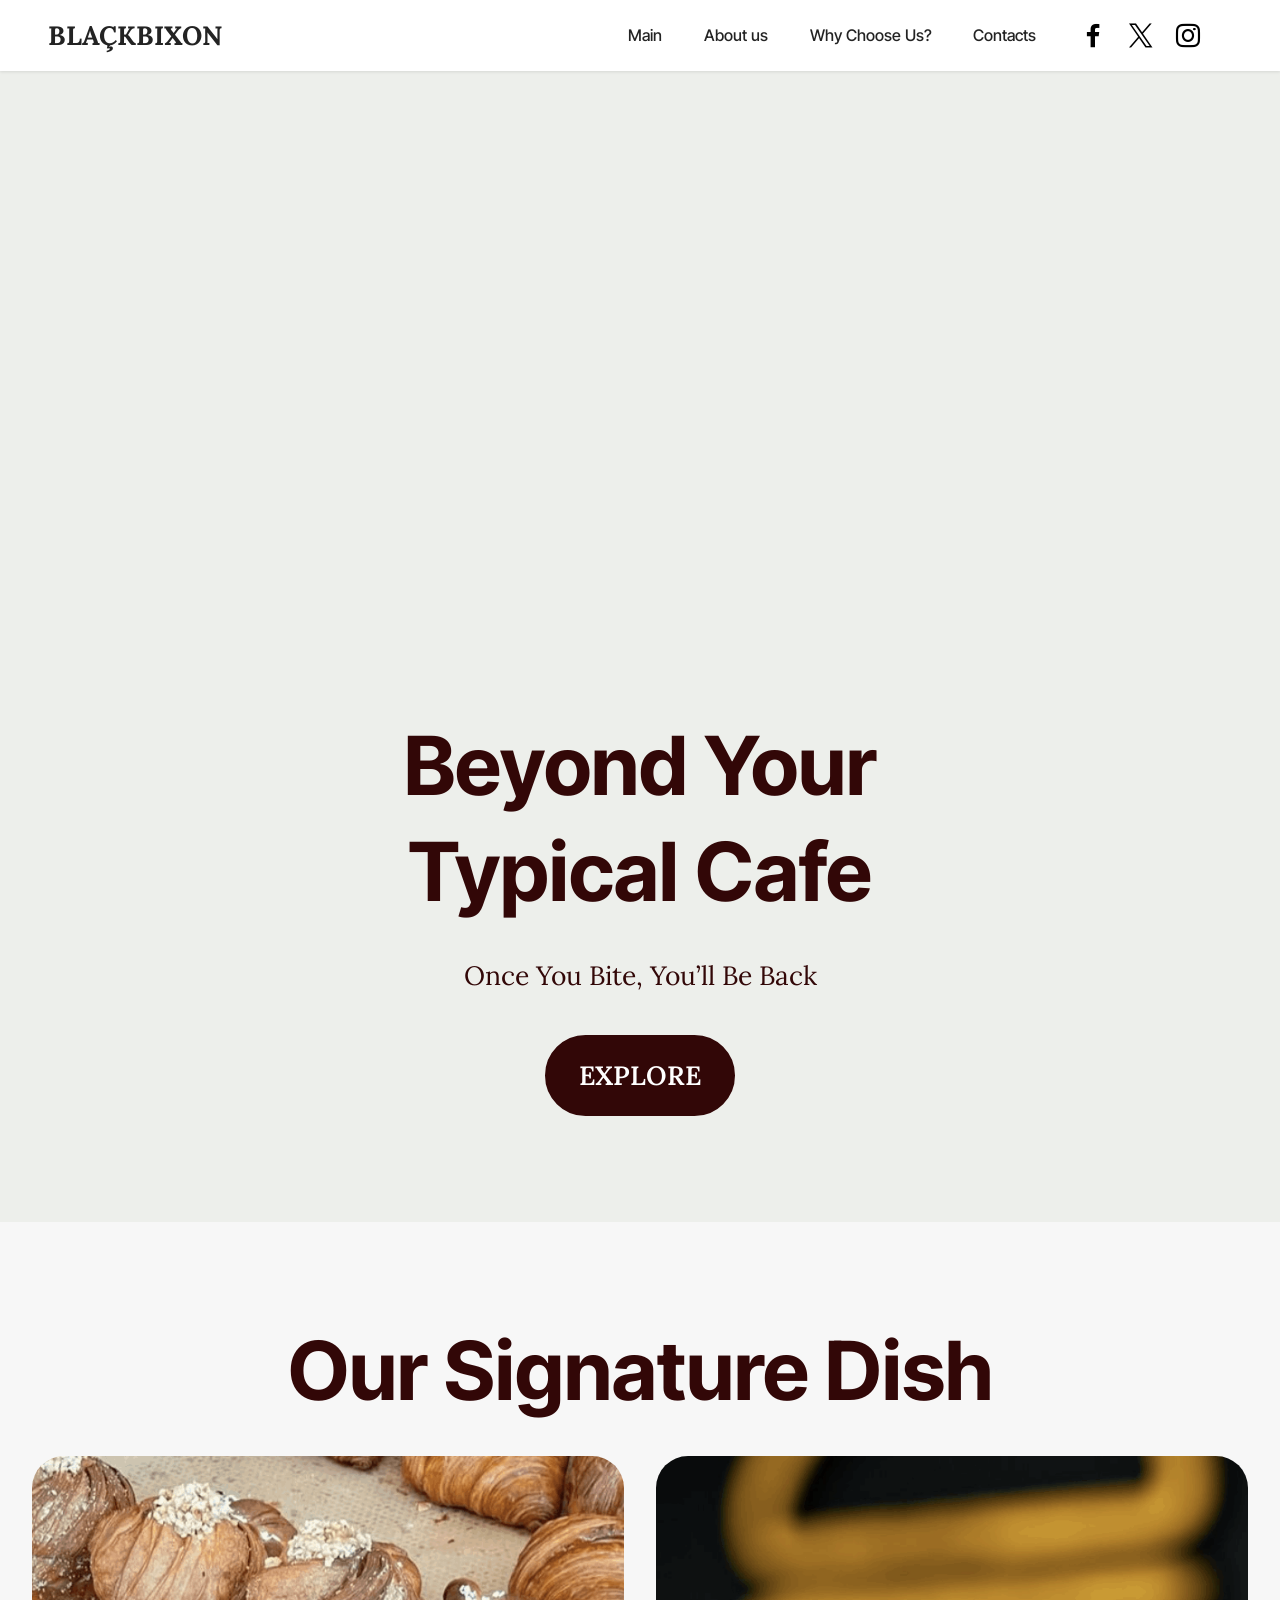
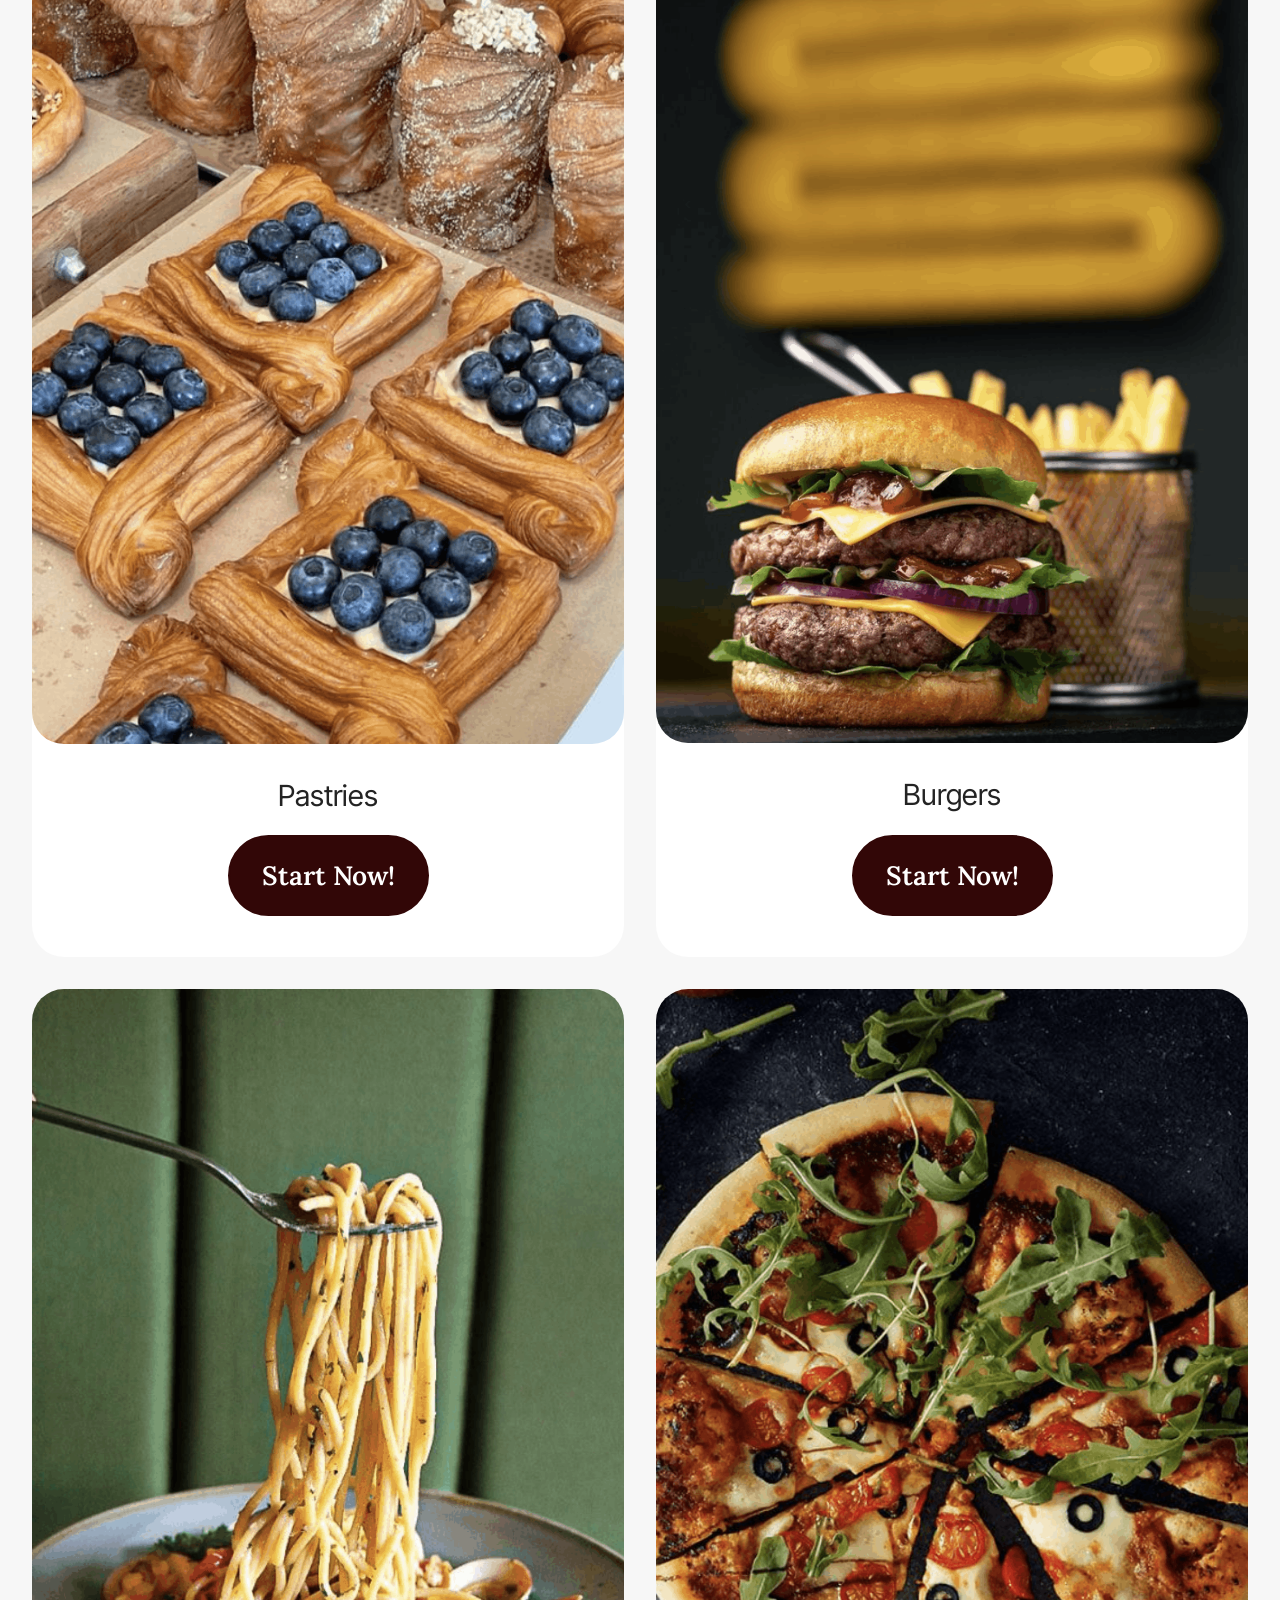
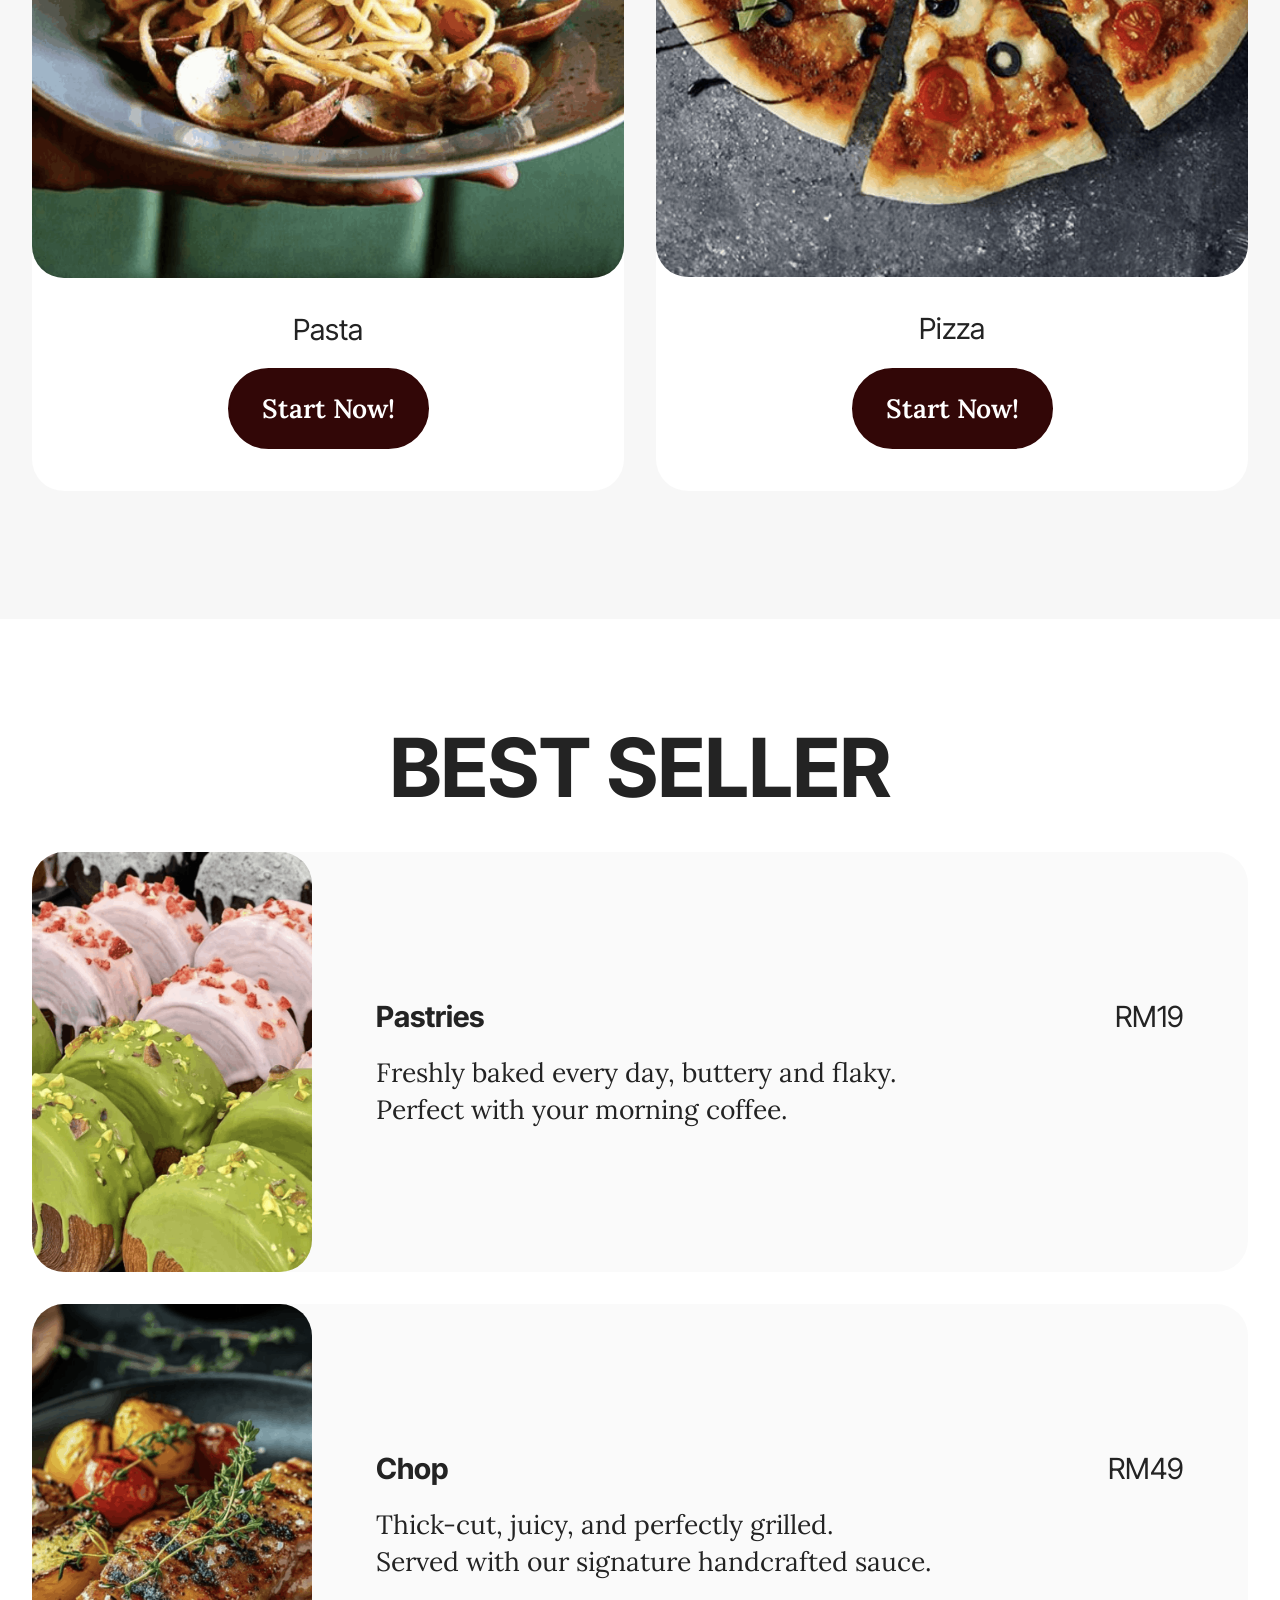
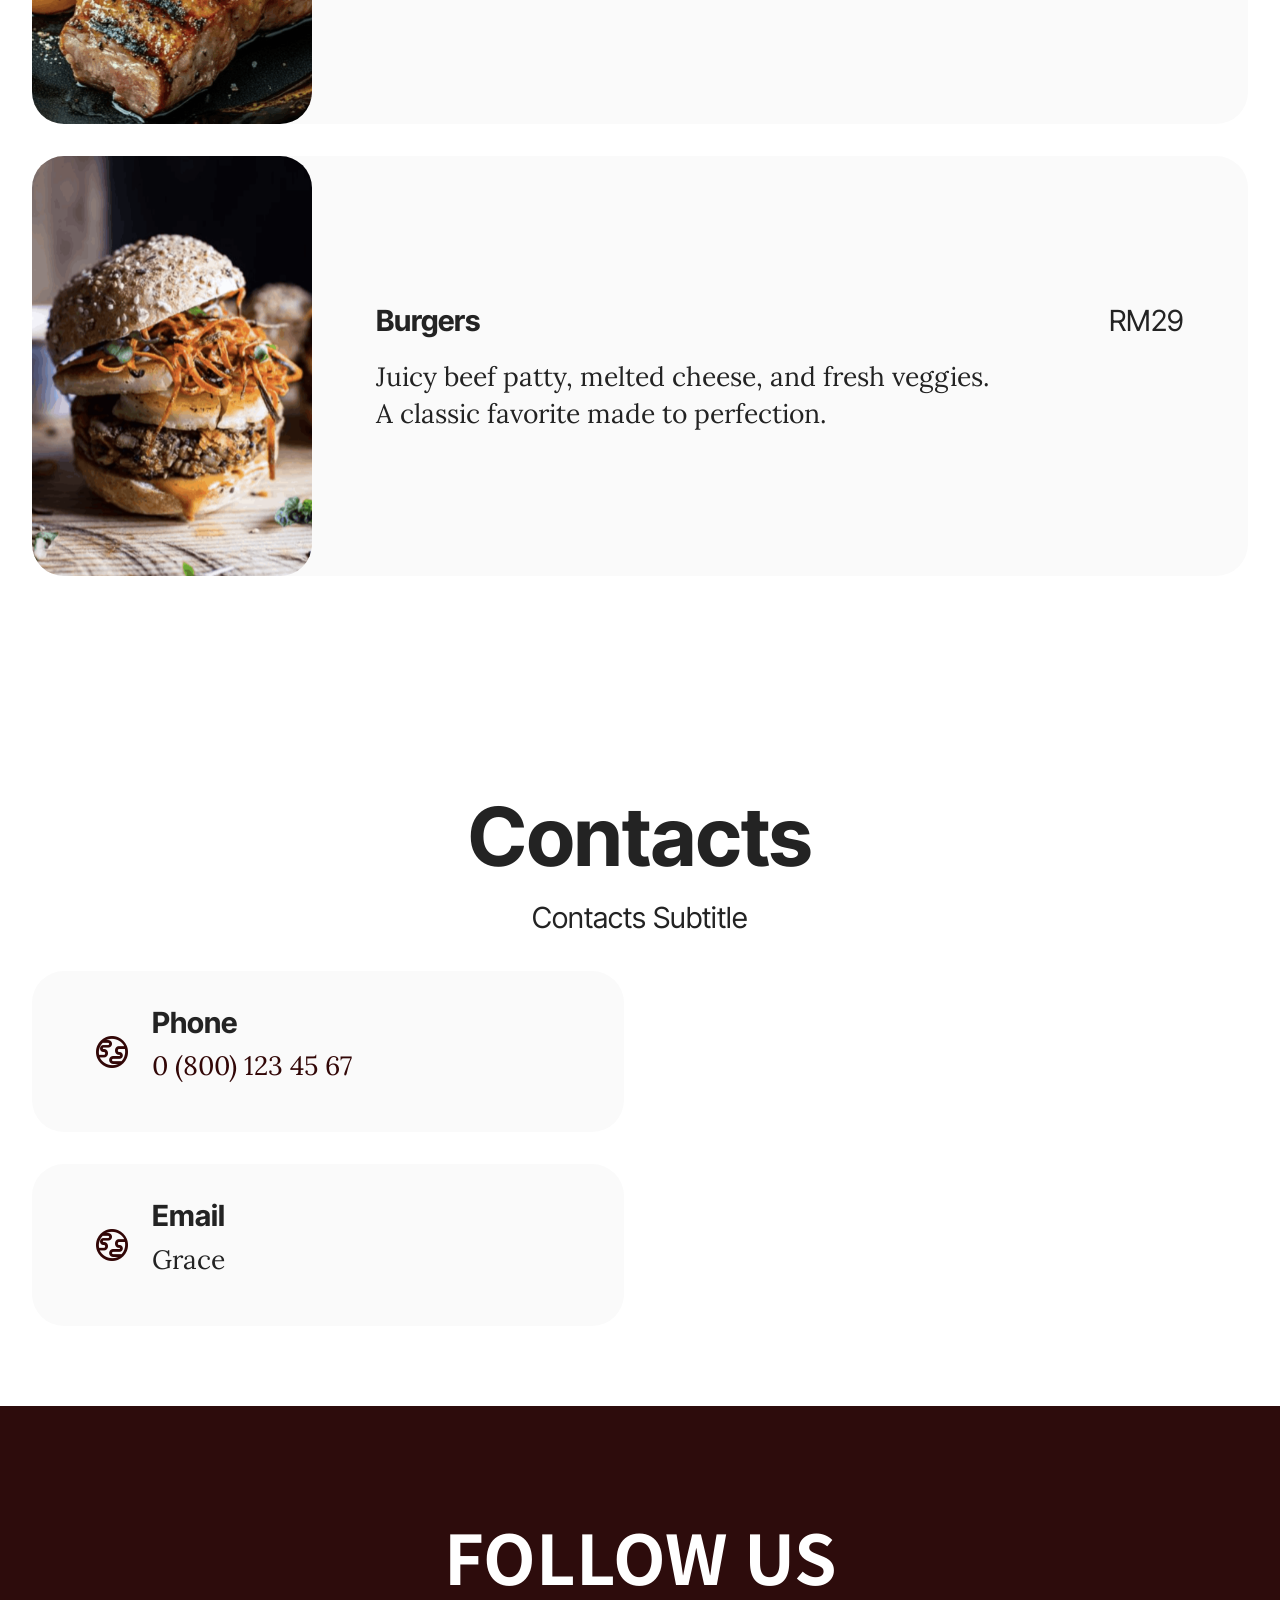
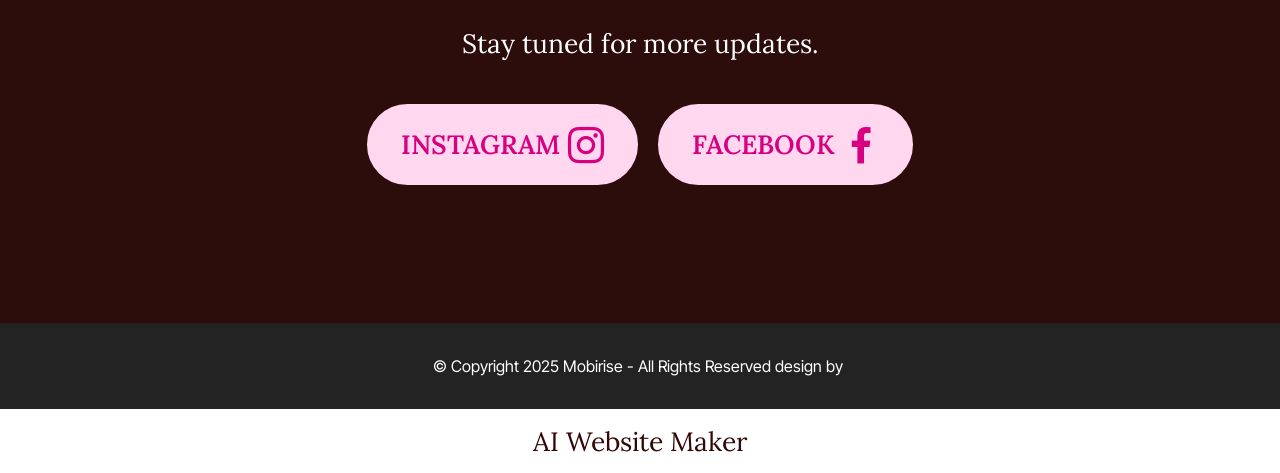
==== commit 43ee1a2a: "create github pages" ====
--- a/index.html
+++ b/index.html
@@ -22,7 +22,7 @@
   <noscript><link rel="stylesheet" href="https://fonts.googleapis.com/css?family=Inter+Tight:100,200,300,400,500,600,700,800,900,100i,200i,300i,400i,500i,600i,700i,800i,900i&display=swap"></noscript>
   <link rel="preload" href="https://fonts.googleapis.com/css?family=Lora:400,500,600,700,400i,500i,600i,700i&display=swap" as="style" onload="this.onload=null;this.rel='stylesheet'">
   <noscript><link rel="stylesheet" href="https://fonts.googleapis.com/css?family=Lora:400,500,600,700,400i,500i,600i,700i&display=swap"></noscript>
-  <link rel="preload" as="style" href="assets/mobirise/css/mbr-additional.css?v=G5zQQF"><link rel="stylesheet" href="assets/mobirise/css/mbr-additional.css?v=G5zQQF" type="text/css">
+  <link rel="preload" as="style" href="assets/mobirise/css/mbr-additional.css?v=tCRCBk"><link rel="stylesheet" href="assets/mobirise/css/mbr-additional.css?v=tCRCBk" type="text/css">
 
   
   
@@ -342,7 +342,7 @@
             </div>
         </div>
     </div>
-</section><section class="display-7" style="padding: 0;align-items: center;justify-content: center;flex-wrap: wrap;    align-content: center;display: flex;position: relative;height: 4rem;"><a href="https://mobiri.se/4250567" style="flex: 1 1;height: 4rem;position: absolute;width: 100%;z-index: 1;"><img alt="" style="height: 4rem;" src="[data-uri]"></a><p style="margin: 0;text-align: center;" class="display-7">&#8204;</p><a style="z-index:1" href="https://mobirise.com/drag-drop-website-builder.html">Drag & Drop Website Builder</a></section><script src="assets/bootstrap/js/bootstrap.bundle.min.js"></script>  <script src="assets/smoothscroll/smooth-scroll.js"></script>  <script src="assets/ytplayer/index.js"></script>  <script src="assets/dropdown/js/navbar-dropdown.js"></script>  <script src="assets/playervimeo/vimeo_player.js"></script>  <script src="assets/theme/js/script.js"></script>  
+</section><section class="display-7" style="padding: 0;align-items: center;justify-content: center;flex-wrap: wrap;    align-content: center;display: flex;position: relative;height: 4rem;"><a href="https://mobiri.se/4250567" style="flex: 1 1;height: 4rem;position: absolute;width: 100%;z-index: 1;"><img alt="" style="height: 4rem;" src="[data-uri]"></a><p style="margin: 0;text-align: center;" class="display-7">&#8204;</p><a style="z-index:1" href="https://mobirise.com/builder/ai-website-maker.html">AI Website Maker</a></section><script src="assets/bootstrap/js/bootstrap.bundle.min.js"></script>  <script src="assets/smoothscroll/smooth-scroll.js"></script>  <script src="assets/ytplayer/index.js"></script>  <script src="assets/dropdown/js/navbar-dropdown.js"></script>  <script src="assets/playervimeo/vimeo_player.js"></script>  <script src="assets/theme/js/script.js"></script>  
   
   
 </body>
--- a/assets/mobirise/css/mbr-additional.css
+++ b/assets/mobirise/css/mbr-additional.css
@@ -1419,3 +1419,1830 @@
   background-color: #232323;
   overflow: hidden;
 }
+.cid-uYX7Sts2hI {
+  z-index: 1000;
+  width: 100%;
+  position: relative;
+  min-height: 60px;
+}
+.cid-uYX7Sts2hI nav.navbar {
+  position: fixed;
+}
+.cid-uYX7Sts2hI .dropdown-item:before {
+  font-family: Moririse2 !important;
+  content: "\e966";
+  display: inline-block;
+  width: 0;
+  position: absolute;
+  left: 1rem;
+  top: 0.5rem;
+  margin-right: 0.5rem;
+  line-height: 1;
+  font-size: inherit;
+  vertical-align: middle;
+  text-align: center;
+  overflow: hidden;
+  transform: scale(0, 1);
+  transition: all 0.25s ease-in-out;
+}
+.cid-uYX7Sts2hI .dropdown-menu {
+  padding: 0;
+  border-radius: 4px;
+  box-shadow: 0 1px 3px 0 rgba(0, 0, 0, 0.1);
+}
+.cid-uYX7Sts2hI .dropdown-item {
+  border-bottom: 1px solid #e6e6e6;
+}
+.cid-uYX7Sts2hI .dropdown-item:hover,
+.cid-uYX7Sts2hI .dropdown-item:focus {
+  background: #320707 !important;
+  color: white !important;
+}
+.cid-uYX7Sts2hI .dropdown-item:hover span {
+  color: white;
+}
+.cid-uYX7Sts2hI .dropdown-item:first-child {
+  border-top-left-radius: 4px;
+  border-top-right-radius: 4px;
+}
+.cid-uYX7Sts2hI .dropdown-item:last-child {
+  border-bottom: none;
+  border-bottom-left-radius: 4px;
+  border-bottom-right-radius: 4px;
+}
+.cid-uYX7Sts2hI .nav-dropdown .link {
+  padding: 0 0.3em !important;
+  margin: 0.667em 1em !important;
+}
+.cid-uYX7Sts2hI .nav-dropdown .link.dropdown-toggle::after {
+  margin-left: 0.5rem;
+  margin-top: 0.2rem;
+}
+.cid-uYX7Sts2hI .nav-link {
+  position: relative;
+}
+.cid-uYX7Sts2hI .container {
+  display: flex;
+  margin: auto;
+  flex-wrap: nowrap;
+}
+@media (max-width: 991px) {
+  .cid-uYX7Sts2hI .container {
+    flex-wrap: wrap;
+  }
+}
+.cid-uYX7Sts2hI .container-fluid {
+  flex-wrap: nowrap;
+}
+@media (max-width: 991px) {
+  .cid-uYX7Sts2hI .container-fluid {
+    flex-wrap: wrap;
+  }
+}
+.cid-uYX7Sts2hI .iconfont-wrapper {
+  color: #000000 !important;
+  font-size: 1.5rem;
+  padding-right: 0.5rem;
+}
+.cid-uYX7Sts2hI .dropdown-menu,
+.cid-uYX7Sts2hI .navbar.opened {
+  background: #ffffff !important;
+}
+.cid-uYX7Sts2hI .nav-item:focus,
+.cid-uYX7Sts2hI .nav-link:focus {
+  outline: none;
+}
+.cid-uYX7Sts2hI .dropdown .dropdown-menu .dropdown-item {
+  width: auto;
+  transition: all 0.25s ease-in-out;
+}
+.cid-uYX7Sts2hI .dropdown .dropdown-menu .dropdown-item::after {
+  right: 0.5rem;
+}
+.cid-uYX7Sts2hI .dropdown .dropdown-menu .dropdown-item .mbr-iconfont {
+  margin-right: 0.5rem;
+  vertical-align: sub;
+}
+.cid-uYX7Sts2hI .dropdown .dropdown-menu .dropdown-item .mbr-iconfont:before {
+  display: inline-block;
+  transform: scale(1, 1);
+  transition: all 0.25s ease-in-out;
+}
+.cid-uYX7Sts2hI .collapsed .dropdown-menu .dropdown-item:before {
+  display: none;
+}
+.cid-uYX7Sts2hI .collapsed .dropdown .dropdown-menu .dropdown-item {
+  padding: 0.235em 1.5em 0.235em 1.5em !important;
+  transition: none;
+  margin: 0 !important;
+}
+.cid-uYX7Sts2hI .navbar {
+  min-height: 70px;
+  transition: all 0.3s;
+  border-bottom: 1px solid transparent;
+  box-shadow: 0 1px 3px 0 rgba(0, 0, 0, 0.1);
+  background: #ffffff;
+}
+.cid-uYX7Sts2hI .navbar.opened {
+  transition: all 0.3s;
+}
+.cid-uYX7Sts2hI .navbar .dropdown-item {
+  padding: 0.5rem 1.8rem;
+}
+.cid-uYX7Sts2hI .navbar .navbar-logo img {
+  width: auto;
+}
+.cid-uYX7Sts2hI .navbar .navbar-collapse {
+  justify-content: flex-end;
+  z-index: 1;
+}
+.cid-uYX7Sts2hI .navbar.collapsed {
+  justify-content: center;
+}
+.cid-uYX7Sts2hI .navbar.collapsed .nav-item .nav-link::before {
+  display: none;
+}
+.cid-uYX7Sts2hI .navbar.collapsed.opened .dropdown-menu {
+  top: 0;
+}
+.cid-uYX7Sts2hI .navbar.collapsed .dropdown-menu .dropdown-submenu {
+  left: 0 !important;
+}
+.cid-uYX7Sts2hI .navbar.collapsed .dropdown-menu .dropdown-item:after {
+  right: auto;
+}
+.cid-uYX7Sts2hI .navbar.collapsed .dropdown-menu .dropdown-toggle[data-toggle="dropdown-submenu"]:after {
+  margin-left: 0.5rem;
+  margin-top: 0.2rem;
+  border-top: 0.35em solid;
+  border-right: 0.35em solid transparent;
+  border-left: 0.35em solid transparent;
+  border-bottom: 0;
+  top: 41%;
+}
+.cid-uYX7Sts2hI .navbar.collapsed ul.navbar-nav li {
+  margin: auto;
+}
+.cid-uYX7Sts2hI .navbar.collapsed .dropdown-menu .dropdown-item {
+  padding: 0.25rem 1.5rem;
+  text-align: center;
+}
+.cid-uYX7Sts2hI .navbar.collapsed .icons-menu {
+  padding-left: 0;
+  padding-right: 0;
+  padding-top: 0.5rem;
+  padding-bottom: 0.5rem;
+}
+@media (max-width: 991px) {
+  .cid-uYX7Sts2hI .navbar .nav-item .nav-link::before {
+    display: none;
+  }
+  .cid-uYX7Sts2hI .navbar.opened .dropdown-menu {
+    top: 0;
+  }
+  .cid-uYX7Sts2hI .navbar .dropdown-menu .dropdown-submenu {
+    left: 0 !important;
+  }
+  .cid-uYX7Sts2hI .navbar .dropdown-menu .dropdown-item:after {
+    right: auto;
+  }
+  .cid-uYX7Sts2hI .navbar .dropdown-menu .dropdown-toggle[data-toggle="dropdown-submenu"]:after {
+    margin-left: 0.5rem;
+    margin-top: 0.2rem;
+    border-top: 0.35em solid;
+    border-right: 0.35em solid transparent;
+    border-left: 0.35em solid transparent;
+    border-bottom: 0;
+    top: 40%;
+  }
+  .cid-uYX7Sts2hI .navbar .navbar-logo img {
+    height: 3rem !important;
+  }
+  .cid-uYX7Sts2hI .navbar ul.navbar-nav li {
+    margin: auto;
+  }
+  .cid-uYX7Sts2hI .navbar .dropdown-menu .dropdown-item {
+    padding: 0.25rem 1.5rem !important;
+    text-align: center;
+  }
+  .cid-uYX7Sts2hI .navbar .navbar-brand {
+    flex-shrink: initial;
+    flex-basis: auto;
+    word-break: break-word;
+    padding-right: 2rem;
+  }
+  .cid-uYX7Sts2hI .navbar .navbar-toggler {
+    flex-basis: auto;
+  }
+  .cid-uYX7Sts2hI .navbar .icons-menu {
+    padding-left: 0;
+    padding-top: 0.5rem;
+    padding-bottom: 0.5rem;
+  }
+}
+@media (max-width: 991px) and (max-width: 767px) {
+  .cid-uYX7Sts2hI .navbar .navbar-brand {
+    width: calc(100% - 31px);
+  }
+}
+.cid-uYX7Sts2hI .navbar.navbar-short {
+  min-height: 60px;
+}
+.cid-uYX7Sts2hI .navbar.navbar-short .navbar-logo img {
+  height: 2.5rem !important;
+}
+.cid-uYX7Sts2hI .navbar.navbar-short .navbar-brand {
+  min-height: 60px;
+  padding: 0;
+}
+.cid-uYX7Sts2hI .navbar-brand {
+  min-height: 70px;
+  flex-shrink: 0;
+  align-items: center;
+  margin-right: 0;
+  padding: 10px 0;
+  transition: all 0.3s;
+  word-break: break-word;
+  z-index: 1;
+}
+.cid-uYX7Sts2hI .navbar-brand .navbar-caption {
+  line-height: inherit !important;
+}
+.cid-uYX7Sts2hI .navbar-brand .navbar-logo a {
+  outline: none;
+}
+.cid-uYX7Sts2hI .dropdown-item.active,
+.cid-uYX7Sts2hI .dropdown-item:active {
+  background-color: transparent;
+}
+.cid-uYX7Sts2hI .navbar-expand-lg .navbar-nav .nav-link {
+  padding: 0;
+}
+.cid-uYX7Sts2hI .nav-dropdown .link.dropdown-toggle {
+  margin-right: 1.667em;
+}
+.cid-uYX7Sts2hI .nav-dropdown .link.dropdown-toggle[aria-expanded="true"] {
+  margin-right: 0;
+  padding: 0.667em 1.667em;
+}
+.cid-uYX7Sts2hI .navbar.navbar-expand-lg .dropdown .dropdown-menu {
+  background: #ffffff;
+}
+.cid-uYX7Sts2hI .navbar.navbar-expand-lg .dropdown .dropdown-menu .dropdown-submenu {
+  margin: 0;
+  left: 100%;
+}
+.cid-uYX7Sts2hI .navbar .dropdown.open > .dropdown-menu {
+  display: block;
+}
+.cid-uYX7Sts2hI ul.navbar-nav {
+  flex-wrap: wrap;
+}
+.cid-uYX7Sts2hI .navbar-buttons {
+  text-align: center;
+  min-width: 170px;
+}
+.cid-uYX7Sts2hI button.navbar-toggler {
+  outline: none;
+  width: 31px;
+  height: 20px;
+  cursor: pointer;
+  transition: all 0.2s;
+  position: relative;
+  align-self: center;
+}
+.cid-uYX7Sts2hI button.navbar-toggler .hamburger span {
+  position: absolute;
+  right: 0;
+  width: 30px;
+  height: 2px;
+  border-right: 5px;
+  background-color: #000000;
+}
+.cid-uYX7Sts2hI button.navbar-toggler .hamburger span:nth-child(1) {
+  top: 0;
+  transition: all 0.2s;
+}
+.cid-uYX7Sts2hI button.navbar-toggler .hamburger span:nth-child(2) {
+  top: 8px;
+  transition: all 0.15s;
+}
+.cid-uYX7Sts2hI button.navbar-toggler .hamburger span:nth-child(3) {
+  top: 8px;
+  transition: all 0.15s;
+}
+.cid-uYX7Sts2hI button.navbar-toggler .hamburger span:nth-child(4) {
+  top: 16px;
+  transition: all 0.2s;
+}
+.cid-uYX7Sts2hI nav.opened .hamburger span:nth-child(1) {
+  top: 8px;
+  width: 0;
+  opacity: 0;
+  right: 50%;
+  transition: all 0.2s;
+}
+.cid-uYX7Sts2hI nav.opened .hamburger span:nth-child(2) {
+  transform: rotate(45deg);
+  transition: all 0.25s;
+}
+.cid-uYX7Sts2hI nav.opened .hamburger span:nth-child(3) {
+  transform: rotate(-45deg);
+  transition: all 0.25s;
+}
+.cid-uYX7Sts2hI nav.opened .hamburger span:nth-child(4) {
+  top: 8px;
+  width: 0;
+  opacity: 0;
+  right: 50%;
+  transition: all 0.2s;
+}
+.cid-uYX7Sts2hI .navbar-dropdown {
+  padding: 0 1rem;
+  position: fixed;
+}
+.cid-uYX7Sts2hI a.nav-link {
+  display: flex;
+  align-items: center;
+  justify-content: center;
+}
+.cid-uYX7Sts2hI .icons-menu {
+  flex-wrap: nowrap;
+  display: flex;
+  justify-content: center;
+  padding-left: 1rem;
+  padding-right: 1rem;
+  padding-top: 0.3rem;
+  text-align: center;
+}
+@media screen and (-ms-high-contrast: active), (-ms-high-contrast: none) {
+  .cid-uYX7Sts2hI .navbar {
+    height: 70px;
+  }
+  .cid-uYX7Sts2hI .navbar.opened {
+    height: auto;
+  }
+  .cid-uYX7Sts2hI .nav-item .nav-link:hover::before {
+    width: 175%;
+    max-width: calc(100% + 2rem);
+    left: -1rem;
+  }
+}
+.cid-uYX8Lf4k4B {
+  padding-top: 6rem;
+  padding-bottom: 6rem;
+  background-color: #edefeb;
+}
+.cid-uYX8Lf4k4B .mbr-fallback-image.disabled {
+  display: none;
+}
+.cid-uYX8Lf4k4B .mbr-fallback-image {
+  display: block;
+  background-size: cover;
+  background-position: center center;
+  width: 100%;
+  height: 100%;
+  position: absolute;
+  top: 0;
+}
+.cid-uYX8Lf4k4B .row {
+  flex-direction: row-reverse;
+}
+.cid-uYX8Lf4k4B .mbr-description {
+  text-align: left;
+}
+.cid-uYX8Lf4k4B .item-wrapper {
+  background: #ffffff;
+  margin-bottom: 2rem;
+  padding: 2.25rem;
+}
+@media (max-width: 767px) {
+  .cid-uYX8Lf4k4B .item-wrapper {
+    padding: 2rem 1.5rem;
+    margin-bottom: 1rem;
+  }
+}
+@media (min-width: 992px) and (max-width: 1200px) {
+  .cid-uYX8Lf4k4B .item-wrapper {
+    padding: 2rem 1.5rem;
+    margin-bottom: 2rem;
+  }
+}
+.cid-uYX8Lf4k4B .card-title,
+.cid-uYX8Lf4k4B .iconfont-wrapper {
+  color: #000000;
+}
+.cid-uYX8Lf4k4B .card-text {
+  color: #000000;
+}
+.cid-uYX8Lf4k4B .mbr-section-title {
+  color: #320707;
+  text-align: center;
+}
+.cid-uYX8Lf4k4B .mbr-number {
+  color: #320707;
+}
+.cid-uYX8Lf4k4B .mbr-text,
+.cid-uYX8Lf4k4B .mbr-section-btn {
+  text-align: center;
+}
+.cid-uYX8Lf4k4B .card-text,
+.cid-uYX8Lf4k4B .item .mbr-section-btn {
+  text-align: left;
+}
+.cid-uYX8Lf4k4B .image-wrapper {
+  margin-bottom: 2rem;
+}
+@media (max-width: 767px) {
+  .cid-uYX8Lf4k4B .image-wrapper {
+    margin-bottom: 1rem;
+  }
+}
+.cid-uYX9F8jb0e {
+  z-index: 1000;
+  width: 100%;
+  position: relative;
+  min-height: 60px;
+}
+.cid-uYX9F8jb0e nav.navbar {
+  position: fixed;
+}
+.cid-uYX9F8jb0e .dropdown-item:before {
+  font-family: Moririse2 !important;
+  content: "\e966";
+  display: inline-block;
+  width: 0;
+  position: absolute;
+  left: 1rem;
+  top: 0.5rem;
+  margin-right: 0.5rem;
+  line-height: 1;
+  font-size: inherit;
+  vertical-align: middle;
+  text-align: center;
+  overflow: hidden;
+  transform: scale(0, 1);
+  transition: all 0.25s ease-in-out;
+}
+.cid-uYX9F8jb0e .dropdown-menu {
+  padding: 0;
+  border-radius: 4px;
+  box-shadow: 0 1px 3px 0 rgba(0, 0, 0, 0.1);
+}
+.cid-uYX9F8jb0e .dropdown-item {
+  border-bottom: 1px solid #e6e6e6;
+}
+.cid-uYX9F8jb0e .dropdown-item:hover,
+.cid-uYX9F8jb0e .dropdown-item:focus {
+  background: #320707 !important;
+  color: white !important;
+}
+.cid-uYX9F8jb0e .dropdown-item:hover span {
+  color: white;
+}
+.cid-uYX9F8jb0e .dropdown-item:first-child {
+  border-top-left-radius: 4px;
+  border-top-right-radius: 4px;
+}
+.cid-uYX9F8jb0e .dropdown-item:last-child {
+  border-bottom: none;
+  border-bottom-left-radius: 4px;
+  border-bottom-right-radius: 4px;
+}
+.cid-uYX9F8jb0e .nav-dropdown .link {
+  padding: 0 0.3em !important;
+  margin: 0.667em 1em !important;
+}
+.cid-uYX9F8jb0e .nav-dropdown .link.dropdown-toggle::after {
+  margin-left: 0.5rem;
+  margin-top: 0.2rem;
+}
+.cid-uYX9F8jb0e .nav-link {
+  position: relative;
+}
+.cid-uYX9F8jb0e .container {
+  display: flex;
+  margin: auto;
+  flex-wrap: nowrap;
+}
+@media (max-width: 991px) {
+  .cid-uYX9F8jb0e .container {
+    flex-wrap: wrap;
+  }
+}
+.cid-uYX9F8jb0e .container-fluid {
+  flex-wrap: nowrap;
+}
+@media (max-width: 991px) {
+  .cid-uYX9F8jb0e .container-fluid {
+    flex-wrap: wrap;
+  }
+}
+.cid-uYX9F8jb0e .iconfont-wrapper {
+  color: #000000 !important;
+  font-size: 1.5rem;
+  padding-right: 0.5rem;
+}
+.cid-uYX9F8jb0e .dropdown-menu,
+.cid-uYX9F8jb0e .navbar.opened {
+  background: #ffffff !important;
+}
+.cid-uYX9F8jb0e .nav-item:focus,
+.cid-uYX9F8jb0e .nav-link:focus {
+  outline: none;
+}
+.cid-uYX9F8jb0e .dropdown .dropdown-menu .dropdown-item {
+  width: auto;
+  transition: all 0.25s ease-in-out;
+}
+.cid-uYX9F8jb0e .dropdown .dropdown-menu .dropdown-item::after {
+  right: 0.5rem;
+}
+.cid-uYX9F8jb0e .dropdown .dropdown-menu .dropdown-item .mbr-iconfont {
+  margin-right: 0.5rem;
+  vertical-align: sub;
+}
+.cid-uYX9F8jb0e .dropdown .dropdown-menu .dropdown-item .mbr-iconfont:before {
+  display: inline-block;
+  transform: scale(1, 1);
+  transition: all 0.25s ease-in-out;
+}
+.cid-uYX9F8jb0e .collapsed .dropdown-menu .dropdown-item:before {
+  display: none;
+}
+.cid-uYX9F8jb0e .collapsed .dropdown .dropdown-menu .dropdown-item {
+  padding: 0.235em 1.5em 0.235em 1.5em !important;
+  transition: none;
+  margin: 0 !important;
+}
+.cid-uYX9F8jb0e .navbar {
+  min-height: 70px;
+  transition: all 0.3s;
+  border-bottom: 1px solid transparent;
+  box-shadow: 0 1px 3px 0 rgba(0, 0, 0, 0.1);
+  background: #ffffff;
+}
+.cid-uYX9F8jb0e .navbar.opened {
+  transition: all 0.3s;
+}
+.cid-uYX9F8jb0e .navbar .dropdown-item {
+  padding: 0.5rem 1.8rem;
+}
+.cid-uYX9F8jb0e .navbar .navbar-logo img {
+  width: auto;
+}
+.cid-uYX9F8jb0e .navbar .navbar-collapse {
+  justify-content: flex-end;
+  z-index: 1;
+}
+.cid-uYX9F8jb0e .navbar.collapsed {
+  justify-content: center;
+}
+.cid-uYX9F8jb0e .navbar.collapsed .nav-item .nav-link::before {
+  display: none;
+}
+.cid-uYX9F8jb0e .navbar.collapsed.opened .dropdown-menu {
+  top: 0;
+}
+.cid-uYX9F8jb0e .navbar.collapsed .dropdown-menu .dropdown-submenu {
+  left: 0 !important;
+}
+.cid-uYX9F8jb0e .navbar.collapsed .dropdown-menu .dropdown-item:after {
+  right: auto;
+}
+.cid-uYX9F8jb0e .navbar.collapsed .dropdown-menu .dropdown-toggle[data-toggle="dropdown-submenu"]:after {
+  margin-left: 0.5rem;
+  margin-top: 0.2rem;
+  border-top: 0.35em solid;
+  border-right: 0.35em solid transparent;
+  border-left: 0.35em solid transparent;
+  border-bottom: 0;
+  top: 41%;
+}
+.cid-uYX9F8jb0e .navbar.collapsed ul.navbar-nav li {
+  margin: auto;
+}
+.cid-uYX9F8jb0e .navbar.collapsed .dropdown-menu .dropdown-item {
+  padding: 0.25rem 1.5rem;
+  text-align: center;
+}
+.cid-uYX9F8jb0e .navbar.collapsed .icons-menu {
+  padding-left: 0;
+  padding-right: 0;
+  padding-top: 0.5rem;
+  padding-bottom: 0.5rem;
+}
+@media (max-width: 991px) {
+  .cid-uYX9F8jb0e .navbar .nav-item .nav-link::before {
+    display: none;
+  }
+  .cid-uYX9F8jb0e .navbar.opened .dropdown-menu {
+    top: 0;
+  }
+  .cid-uYX9F8jb0e .navbar .dropdown-menu .dropdown-submenu {
+    left: 0 !important;
+  }
+  .cid-uYX9F8jb0e .navbar .dropdown-menu .dropdown-item:after {
+    right: auto;
+  }
+  .cid-uYX9F8jb0e .navbar .dropdown-menu .dropdown-toggle[data-toggle="dropdown-submenu"]:after {
+    margin-left: 0.5rem;
+    margin-top: 0.2rem;
+    border-top: 0.35em solid;
+    border-right: 0.35em solid transparent;
+    border-left: 0.35em solid transparent;
+    border-bottom: 0;
+    top: 40%;
+  }
+  .cid-uYX9F8jb0e .navbar .navbar-logo img {
+    height: 3rem !important;
+  }
+  .cid-uYX9F8jb0e .navbar ul.navbar-nav li {
+    margin: auto;
+  }
+  .cid-uYX9F8jb0e .navbar .dropdown-menu .dropdown-item {
+    padding: 0.25rem 1.5rem !important;
+    text-align: center;
+  }
+  .cid-uYX9F8jb0e .navbar .navbar-brand {
+    flex-shrink: initial;
+    flex-basis: auto;
+    word-break: break-word;
+    padding-right: 2rem;
+  }
+  .cid-uYX9F8jb0e .navbar .navbar-toggler {
+    flex-basis: auto;
+  }
+  .cid-uYX9F8jb0e .navbar .icons-menu {
+    padding-left: 0;
+    padding-top: 0.5rem;
+    padding-bottom: 0.5rem;
+  }
+}
+@media (max-width: 991px) and (max-width: 767px) {
+  .cid-uYX9F8jb0e .navbar .navbar-brand {
+    width: calc(100% - 31px);
+  }
+}
+.cid-uYX9F8jb0e .navbar.navbar-short {
+  min-height: 60px;
+}
+.cid-uYX9F8jb0e .navbar.navbar-short .navbar-logo img {
+  height: 2.5rem !important;
+}
+.cid-uYX9F8jb0e .navbar.navbar-short .navbar-brand {
+  min-height: 60px;
+  padding: 0;
+}
+.cid-uYX9F8jb0e .navbar-brand {
+  min-height: 70px;
+  flex-shrink: 0;
+  align-items: center;
+  margin-right: 0;
+  padding: 10px 0;
+  transition: all 0.3s;
+  word-break: break-word;
+  z-index: 1;
+}
+.cid-uYX9F8jb0e .navbar-brand .navbar-caption {
+  line-height: inherit !important;
+}
+.cid-uYX9F8jb0e .navbar-brand .navbar-logo a {
+  outline: none;
+}
+.cid-uYX9F8jb0e .dropdown-item.active,
+.cid-uYX9F8jb0e .dropdown-item:active {
+  background-color: transparent;
+}
+.cid-uYX9F8jb0e .navbar-expand-lg .navbar-nav .nav-link {
+  padding: 0;
+}
+.cid-uYX9F8jb0e .nav-dropdown .link.dropdown-toggle {
+  margin-right: 1.667em;
+}
+.cid-uYX9F8jb0e .nav-dropdown .link.dropdown-toggle[aria-expanded="true"] {
+  margin-right: 0;
+  padding: 0.667em 1.667em;
+}
+.cid-uYX9F8jb0e .navbar.navbar-expand-lg .dropdown .dropdown-menu {
+  background: #ffffff;
+}
+.cid-uYX9F8jb0e .navbar.navbar-expand-lg .dropdown .dropdown-menu .dropdown-submenu {
+  margin: 0;
+  left: 100%;
+}
+.cid-uYX9F8jb0e .navbar .dropdown.open > .dropdown-menu {
+  display: block;
+}
+.cid-uYX9F8jb0e ul.navbar-nav {
+  flex-wrap: wrap;
+}
+.cid-uYX9F8jb0e .navbar-buttons {
+  text-align: center;
+  min-width: 170px;
+}
+.cid-uYX9F8jb0e button.navbar-toggler {
+  outline: none;
+  width: 31px;
+  height: 20px;
+  cursor: pointer;
+  transition: all 0.2s;
+  position: relative;
+  align-self: center;
+}
+.cid-uYX9F8jb0e button.navbar-toggler .hamburger span {
+  position: absolute;
+  right: 0;
+  width: 30px;
+  height: 2px;
+  border-right: 5px;
+  background-color: #000000;
+}
+.cid-uYX9F8jb0e button.navbar-toggler .hamburger span:nth-child(1) {
+  top: 0;
+  transition: all 0.2s;
+}
+.cid-uYX9F8jb0e button.navbar-toggler .hamburger span:nth-child(2) {
+  top: 8px;
+  transition: all 0.15s;
+}
+.cid-uYX9F8jb0e button.navbar-toggler .hamburger span:nth-child(3) {
+  top: 8px;
+  transition: all 0.15s;
+}
+.cid-uYX9F8jb0e button.navbar-toggler .hamburger span:nth-child(4) {
+  top: 16px;
+  transition: all 0.2s;
+}
+.cid-uYX9F8jb0e nav.opened .hamburger span:nth-child(1) {
+  top: 8px;
+  width: 0;
+  opacity: 0;
+  right: 50%;
+  transition: all 0.2s;
+}
+.cid-uYX9F8jb0e nav.opened .hamburger span:nth-child(2) {
+  transform: rotate(45deg);
+  transition: all 0.25s;
+}
+.cid-uYX9F8jb0e nav.opened .hamburger span:nth-child(3) {
+  transform: rotate(-45deg);
+  transition: all 0.25s;
+}
+.cid-uYX9F8jb0e nav.opened .hamburger span:nth-child(4) {
+  top: 8px;
+  width: 0;
+  opacity: 0;
+  right: 50%;
+  transition: all 0.2s;
+}
+.cid-uYX9F8jb0e .navbar-dropdown {
+  padding: 0 1rem;
+  position: fixed;
+}
+.cid-uYX9F8jb0e a.nav-link {
+  display: flex;
+  align-items: center;
+  justify-content: center;
+}
+.cid-uYX9F8jb0e .icons-menu {
+  flex-wrap: nowrap;
+  display: flex;
+  justify-content: center;
+  padding-left: 1rem;
+  padding-right: 1rem;
+  padding-top: 0.3rem;
+  text-align: center;
+}
+@media screen and (-ms-high-contrast: active), (-ms-high-contrast: none) {
+  .cid-uYX9F8jb0e .navbar {
+    height: 70px;
+  }
+  .cid-uYX9F8jb0e .navbar.opened {
+    height: auto;
+  }
+  .cid-uYX9F8jb0e .nav-item .nav-link:hover::before {
+    width: 175%;
+    max-width: calc(100% + 2rem);
+    left: -1rem;
+  }
+}
+.cid-uYXb46hcxp {
+  padding-top: 6rem;
+  padding-bottom: 6rem;
+  background-color: #ffffff;
+}
+.cid-uYXb46hcxp .mbr-fallback-image.disabled {
+  display: none;
+}
+.cid-uYXb46hcxp .item-wrapper {
+  margin-bottom: 2rem;
+  margin-top: 2rem;
+}
+@media (max-width: 767px) {
+  .cid-uYXb46hcxp .item-wrapper {
+    margin-bottom: 1rem;
+  }
+}
+.cid-uYXb46hcxp .mbr-fallback-image {
+  display: block;
+  background-size: cover;
+  background-position: center center;
+  width: 100%;
+  height: 100%;
+  position: absolute;
+  top: 0;
+}
+.cid-uYXb46hcxp .mbr-iconfont {
+  display: inline-flex;
+  font-size: 2rem;
+  color: #d70081;
+  width: 80px;
+  justify-content: center;
+  align-items: center;
+  background: #ffd7ef;
+  height: 80px;
+  border-radius: 50%;
+}
+.cid-uYXb46hcxp .card-title,
+.cid-uYXb46hcxp .iconfont-wrapper,
+.cid-uYXb46hcxp .card-text {
+  color: #000000;
+  text-align: center;
+}
+.cid-uYXb46hcxp .content-head {
+  max-width: 800px;
+}
+.cid-uYXb46hcxp .mbr-section-title {
+  color: #000000;
+}
+.cid-uYXb46hcxp .mbr-section-btn {
+  text-align: center;
+}
+.cid-uYXb46hcxp .card-title,
+.cid-uYXb46hcxp .iconfont-wrapper {
+  color: #320707;
+}
+.cid-uZ33PlbiJH {
+  padding-top: 8rem;
+  padding-bottom: 8rem;
+  background-color: #edefeb;
+}
+.cid-uZ33PlbiJH .mbr-fallback-image.disabled {
+  display: none;
+}
+.cid-uZ33PlbiJH .mbr-fallback-image {
+  display: block;
+  background-size: cover;
+  background-position: center center;
+  width: 100%;
+  height: 100%;
+  position: absolute;
+  top: 0;
+}
+.cid-uZ33PlbiJH .card-wrapper {
+  overflow: hidden;
+  background: #ffffff;
+}
+.cid-uZ33PlbiJH .text-wrapper {
+  padding: 4rem 3rem;
+}
+@media (min-width: 768px) and (max-width: 991px) {
+  .cid-uZ33PlbiJH .text-wrapper {
+    padding: 2.25rem;
+  }
+}
+@media (max-width: 767px) {
+  .cid-uZ33PlbiJH .text-wrapper {
+    padding: 1.5rem;
+  }
+}
+.cid-uZ33PlbiJH .row {
+  align-items: center;
+  margin-right: -1rem;
+  margin-left: -1rem;
+}
+.cid-uZ33PlbiJH .image-wrapper {
+  padding: 0 1rem;
+}
+.cid-uZ33PlbiJH img,
+.cid-uZ33PlbiJH .image-wrapper {
+  height: 600px;
+  object-fit: cover;
+}
+@media (max-width: 767px) {
+  .cid-uZ33PlbiJH img,
+  .cid-uZ33PlbiJH .image-wrapper {
+    max-height: 350px;
+  }
+}
+.cid-uZ33PlbiJH .mbr-section-title {
+  color: #320707;
+}
+.cid-uZ33PlbiJH .mbr-text {
+  color: #000000;
+}
+.cid-uZ33PlbiJH .mbr-text,
+.cid-uZ33PlbiJH .mbr-section-btn {
+  text-align: left;
+}
+.cid-uZ33PlbiJH .price {
+  color: #d70081;
+}
+.cid-uYXcVbrvhy {
+  z-index: 1000;
+  width: 100%;
+  position: relative;
+  min-height: 60px;
+}
+.cid-uYXcVbrvhy nav.navbar {
+  position: fixed;
+}
+.cid-uYXcVbrvhy .dropdown-item:before {
+  font-family: Moririse2 !important;
+  content: "\e966";
+  display: inline-block;
+  width: 0;
+  position: absolute;
+  left: 1rem;
+  top: 0.5rem;
+  margin-right: 0.5rem;
+  line-height: 1;
+  font-size: inherit;
+  vertical-align: middle;
+  text-align: center;
+  overflow: hidden;
+  transform: scale(0, 1);
+  transition: all 0.25s ease-in-out;
+}
+.cid-uYXcVbrvhy .dropdown-menu {
+  padding: 0;
+  border-radius: 4px;
+  box-shadow: 0 1px 3px 0 rgba(0, 0, 0, 0.1);
+}
+.cid-uYXcVbrvhy .dropdown-item {
+  border-bottom: 1px solid #e6e6e6;
+}
+.cid-uYXcVbrvhy .dropdown-item:hover,
+.cid-uYXcVbrvhy .dropdown-item:focus {
+  background: #320707 !important;
+  color: white !important;
+}
+.cid-uYXcVbrvhy .dropdown-item:hover span {
+  color: white;
+}
+.cid-uYXcVbrvhy .dropdown-item:first-child {
+  border-top-left-radius: 4px;
+  border-top-right-radius: 4px;
+}
+.cid-uYXcVbrvhy .dropdown-item:last-child {
+  border-bottom: none;
+  border-bottom-left-radius: 4px;
+  border-bottom-right-radius: 4px;
+}
+.cid-uYXcVbrvhy .nav-dropdown .link {
+  padding: 0 0.3em !important;
+  margin: 0.667em 1em !important;
+}
+.cid-uYXcVbrvhy .nav-dropdown .link.dropdown-toggle::after {
+  margin-left: 0.5rem;
+  margin-top: 0.2rem;
+}
+.cid-uYXcVbrvhy .nav-link {
+  position: relative;
+}
+.cid-uYXcVbrvhy .container {
+  display: flex;
+  margin: auto;
+  flex-wrap: nowrap;
+}
+@media (max-width: 991px) {
+  .cid-uYXcVbrvhy .container {
+    flex-wrap: wrap;
+  }
+}
+.cid-uYXcVbrvhy .container-fluid {
+  flex-wrap: nowrap;
+}
+@media (max-width: 991px) {
+  .cid-uYXcVbrvhy .container-fluid {
+    flex-wrap: wrap;
+  }
+}
+.cid-uYXcVbrvhy .iconfont-wrapper {
+  color: #000000 !important;
+  font-size: 1.5rem;
+  padding-right: 0.5rem;
+}
+.cid-uYXcVbrvhy .dropdown-menu,
+.cid-uYXcVbrvhy .navbar.opened {
+  background: #ffffff !important;
+}
+.cid-uYXcVbrvhy .nav-item:focus,
+.cid-uYXcVbrvhy .nav-link:focus {
+  outline: none;
+}
+.cid-uYXcVbrvhy .dropdown .dropdown-menu .dropdown-item {
+  width: auto;
+  transition: all 0.25s ease-in-out;
+}
+.cid-uYXcVbrvhy .dropdown .dropdown-menu .dropdown-item::after {
+  right: 0.5rem;
+}
+.cid-uYXcVbrvhy .dropdown .dropdown-menu .dropdown-item .mbr-iconfont {
+  margin-right: 0.5rem;
+  vertical-align: sub;
+}
+.cid-uYXcVbrvhy .dropdown .dropdown-menu .dropdown-item .mbr-iconfont:before {
+  display: inline-block;
+  transform: scale(1, 1);
+  transition: all 0.25s ease-in-out;
+}
+.cid-uYXcVbrvhy .collapsed .dropdown-menu .dropdown-item:before {
+  display: none;
+}
+.cid-uYXcVbrvhy .collapsed .dropdown .dropdown-menu .dropdown-item {
+  padding: 0.235em 1.5em 0.235em 1.5em !important;
+  transition: none;
+  margin: 0 !important;
+}
+.cid-uYXcVbrvhy .navbar {
+  min-height: 70px;
+  transition: all 0.3s;
+  border-bottom: 1px solid transparent;
+  box-shadow: 0 1px 3px 0 rgba(0, 0, 0, 0.1);
+  background: #ffffff;
+}
+.cid-uYXcVbrvhy .navbar.opened {
+  transition: all 0.3s;
+}
+.cid-uYXcVbrvhy .navbar .dropdown-item {
+  padding: 0.5rem 1.8rem;
+}
+.cid-uYXcVbrvhy .navbar .navbar-logo img {
+  width: auto;
+}
+.cid-uYXcVbrvhy .navbar .navbar-collapse {
+  justify-content: flex-end;
+  z-index: 1;
+}
+.cid-uYXcVbrvhy .navbar.collapsed {
+  justify-content: center;
+}
+.cid-uYXcVbrvhy .navbar.collapsed .nav-item .nav-link::before {
+  display: none;
+}
+.cid-uYXcVbrvhy .navbar.collapsed.opened .dropdown-menu {
+  top: 0;
+}
+.cid-uYXcVbrvhy .navbar.collapsed .dropdown-menu .dropdown-submenu {
+  left: 0 !important;
+}
+.cid-uYXcVbrvhy .navbar.collapsed .dropdown-menu .dropdown-item:after {
+  right: auto;
+}
+.cid-uYXcVbrvhy .navbar.collapsed .dropdown-menu .dropdown-toggle[data-toggle="dropdown-submenu"]:after {
+  margin-left: 0.5rem;
+  margin-top: 0.2rem;
+  border-top: 0.35em solid;
+  border-right: 0.35em solid transparent;
+  border-left: 0.35em solid transparent;
+  border-bottom: 0;
+  top: 41%;
+}
+.cid-uYXcVbrvhy .navbar.collapsed ul.navbar-nav li {
+  margin: auto;
+}
+.cid-uYXcVbrvhy .navbar.collapsed .dropdown-menu .dropdown-item {
+  padding: 0.25rem 1.5rem;
+  text-align: center;
+}
+.cid-uYXcVbrvhy .navbar.collapsed .icons-menu {
+  padding-left: 0;
+  padding-right: 0;
+  padding-top: 0.5rem;
+  padding-bottom: 0.5rem;
+}
+@media (max-width: 991px) {
+  .cid-uYXcVbrvhy .navbar .nav-item .nav-link::before {
+    display: none;
+  }
+  .cid-uYXcVbrvhy .navbar.opened .dropdown-menu {
+    top: 0;
+  }
+  .cid-uYXcVbrvhy .navbar .dropdown-menu .dropdown-submenu {
+    left: 0 !important;
+  }
+  .cid-uYXcVbrvhy .navbar .dropdown-menu .dropdown-item:after {
+    right: auto;
+  }
+  .cid-uYXcVbrvhy .navbar .dropdown-menu .dropdown-toggle[data-toggle="dropdown-submenu"]:after {
+    margin-left: 0.5rem;
+    margin-top: 0.2rem;
+    border-top: 0.35em solid;
+    border-right: 0.35em solid transparent;
+    border-left: 0.35em solid transparent;
+    border-bottom: 0;
+    top: 40%;
+  }
+  .cid-uYXcVbrvhy .navbar .navbar-logo img {
+    height: 3rem !important;
+  }
+  .cid-uYXcVbrvhy .navbar ul.navbar-nav li {
+    margin: auto;
+  }
+  .cid-uYXcVbrvhy .navbar .dropdown-menu .dropdown-item {
+    padding: 0.25rem 1.5rem !important;
+    text-align: center;
+  }
+  .cid-uYXcVbrvhy .navbar .navbar-brand {
+    flex-shrink: initial;
+    flex-basis: auto;
+    word-break: break-word;
+    padding-right: 2rem;
+  }
+  .cid-uYXcVbrvhy .navbar .navbar-toggler {
+    flex-basis: auto;
+  }
+  .cid-uYXcVbrvhy .navbar .icons-menu {
+    padding-left: 0;
+    padding-top: 0.5rem;
+    padding-bottom: 0.5rem;
+  }
+}
+@media (max-width: 991px) and (max-width: 767px) {
+  .cid-uYXcVbrvhy .navbar .navbar-brand {
+    width: calc(100% - 31px);
+  }
+}
+.cid-uYXcVbrvhy .navbar.navbar-short {
+  min-height: 60px;
+}
+.cid-uYXcVbrvhy .navbar.navbar-short .navbar-logo img {
+  height: 2.5rem !important;
+}
+.cid-uYXcVbrvhy .navbar.navbar-short .navbar-brand {
+  min-height: 60px;
+  padding: 0;
+}
+.cid-uYXcVbrvhy .navbar-brand {
+  min-height: 70px;
+  flex-shrink: 0;
+  align-items: center;
+  margin-right: 0;
+  padding: 10px 0;
+  transition: all 0.3s;
+  word-break: break-word;
+  z-index: 1;
+}
+.cid-uYXcVbrvhy .navbar-brand .navbar-caption {
+  line-height: inherit !important;
+}
+.cid-uYXcVbrvhy .navbar-brand .navbar-logo a {
+  outline: none;
+}
+.cid-uYXcVbrvhy .dropdown-item.active,
+.cid-uYXcVbrvhy .dropdown-item:active {
+  background-color: transparent;
+}
+.cid-uYXcVbrvhy .navbar-expand-lg .navbar-nav .nav-link {
+  padding: 0;
+}
+.cid-uYXcVbrvhy .nav-dropdown .link.dropdown-toggle {
+  margin-right: 1.667em;
+}
+.cid-uYXcVbrvhy .nav-dropdown .link.dropdown-toggle[aria-expanded="true"] {
+  margin-right: 0;
+  padding: 0.667em 1.667em;
+}
+.cid-uYXcVbrvhy .navbar.navbar-expand-lg .dropdown .dropdown-menu {
+  background: #ffffff;
+}
+.cid-uYXcVbrvhy .navbar.navbar-expand-lg .dropdown .dropdown-menu .dropdown-submenu {
+  margin: 0;
+  left: 100%;
+}
+.cid-uYXcVbrvhy .navbar .dropdown.open > .dropdown-menu {
+  display: block;
+}
+.cid-uYXcVbrvhy ul.navbar-nav {
+  flex-wrap: wrap;
+}
+.cid-uYXcVbrvhy .navbar-buttons {
+  text-align: center;
+  min-width: 170px;
+}
+.cid-uYXcVbrvhy button.navbar-toggler {
+  outline: none;
+  width: 31px;
+  height: 20px;
+  cursor: pointer;
+  transition: all 0.2s;
+  position: relative;
+  align-self: center;
+}
+.cid-uYXcVbrvhy button.navbar-toggler .hamburger span {
+  position: absolute;
+  right: 0;
+  width: 30px;
+  height: 2px;
+  border-right: 5px;
+  background-color: #000000;
+}
+.cid-uYXcVbrvhy button.navbar-toggler .hamburger span:nth-child(1) {
+  top: 0;
+  transition: all 0.2s;
+}
+.cid-uYXcVbrvhy button.navbar-toggler .hamburger span:nth-child(2) {
+  top: 8px;
+  transition: all 0.15s;
+}
+.cid-uYXcVbrvhy button.navbar-toggler .hamburger span:nth-child(3) {
+  top: 8px;
+  transition: all 0.15s;
+}
+.cid-uYXcVbrvhy button.navbar-toggler .hamburger span:nth-child(4) {
+  top: 16px;
+  transition: all 0.2s;
+}
+.cid-uYXcVbrvhy nav.opened .hamburger span:nth-child(1) {
+  top: 8px;
+  width: 0;
+  opacity: 0;
+  right: 50%;
+  transition: all 0.2s;
+}
+.cid-uYXcVbrvhy nav.opened .hamburger span:nth-child(2) {
+  transform: rotate(45deg);
+  transition: all 0.25s;
+}
+.cid-uYXcVbrvhy nav.opened .hamburger span:nth-child(3) {
+  transform: rotate(-45deg);
+  transition: all 0.25s;
+}
+.cid-uYXcVbrvhy nav.opened .hamburger span:nth-child(4) {
+  top: 8px;
+  width: 0;
+  opacity: 0;
+  right: 50%;
+  transition: all 0.2s;
+}
+.cid-uYXcVbrvhy .navbar-dropdown {
+  padding: 0 1rem;
+  position: fixed;
+}
+.cid-uYXcVbrvhy a.nav-link {
+  display: flex;
+  align-items: center;
+  justify-content: center;
+}
+.cid-uYXcVbrvhy .icons-menu {
+  flex-wrap: nowrap;
+  display: flex;
+  justify-content: center;
+  padding-left: 1rem;
+  padding-right: 1rem;
+  padding-top: 0.3rem;
+  text-align: center;
+}
+@media screen and (-ms-high-contrast: active), (-ms-high-contrast: none) {
+  .cid-uYXcVbrvhy .navbar {
+    height: 70px;
+  }
+  .cid-uYXcVbrvhy .navbar.opened {
+    height: auto;
+  }
+  .cid-uYXcVbrvhy .nav-item .nav-link:hover::before {
+    width: 175%;
+    max-width: calc(100% + 2rem);
+    left: -1rem;
+  }
+}
+.cid-uYXdgQUuXd {
+  padding-top: 6rem;
+  padding-bottom: 6rem;
+  background-color: #edefeb;
+}
+.cid-uYXdgQUuXd .mbr-fallback-image.disabled {
+  display: none;
+}
+.cid-uYXdgQUuXd .mbr-fallback-image {
+  display: block;
+  background-size: cover;
+  background-position: center center;
+  width: 100%;
+  height: 100%;
+  position: absolute;
+  top: 0;
+}
+.cid-uYXdgQUuXd .row {
+  justify-content: center;
+}
+.cid-uYXdgQUuXd .item {
+  margin-bottom: 2rem;
+}
+@media (max-width: 767px) {
+  .cid-uYXdgQUuXd .item {
+    margin-bottom: 1rem;
+  }
+}
+.cid-uYXdgQUuXd .item .item-wrapper {
+  display: flex;
+  flex-direction: column;
+  height: 100%;
+  background: #ffffff;
+  padding: 2.25rem;
+}
+@media (min-width: 992px) and (max-width: 1200px) {
+  .cid-uYXdgQUuXd .item .item-wrapper {
+    padding: 2rem 1.5rem;
+  }
+}
+@media (max-width: 767px) {
+  .cid-uYXdgQUuXd .item .item-wrapper {
+    padding: 2rem 1.5rem;
+  }
+}
+.cid-uYXdgQUuXd .content-head {
+  max-width: 800px;
+}
+.cid-uYXdgQUuXd .mbr-section-title {
+  color: #320707;
+}
+.cid-uYXdir0BDK {
+  padding-top: 6rem;
+  padding-bottom: 6rem;
+  background-color: #ffffff;
+}
+.cid-uYXdir0BDK .mbr-fallback-image.disabled {
+  display: none;
+}
+.cid-uYXdir0BDK .mbr-fallback-image {
+  display: block;
+  background-size: cover;
+  background-position: center center;
+  width: 100%;
+  height: 100%;
+  position: absolute;
+  top: 0;
+}
+.cid-uYXdir0BDK .item-wrapper {
+  display: flex;
+  margin-bottom: 2rem;
+  border-radius: 0 !important;
+}
+@media (max-width: 767px) {
+  .cid-uYXdir0BDK .item-wrapper {
+    margin-bottom: 1rem;
+  }
+}
+.cid-uYXdir0BDK .mbr-iconfont {
+  font-size: 3rem;
+  color: #9fe870;
+  padding-right: 2rem;
+}
+.cid-uYXdir0BDK .content-head {
+  max-width: 800px;
+}
+.cid-uZ2YhN22dP {
+  z-index: 1000;
+  width: 100%;
+  position: relative;
+  min-height: 60px;
+}
+.cid-uZ2YhN22dP nav.navbar {
+  position: fixed;
+}
+.cid-uZ2YhN22dP .dropdown-item:before {
+  font-family: Moririse2 !important;
+  content: "\e966";
+  display: inline-block;
+  width: 0;
+  position: absolute;
+  left: 1rem;
+  top: 0.5rem;
+  margin-right: 0.5rem;
+  line-height: 1;
+  font-size: inherit;
+  vertical-align: middle;
+  text-align: center;
+  overflow: hidden;
+  transform: scale(0, 1);
+  transition: all 0.25s ease-in-out;
+}
+.cid-uZ2YhN22dP .dropdown-menu {
+  padding: 0;
+  border-radius: 4px;
+  box-shadow: 0 1px 3px 0 rgba(0, 0, 0, 0.1);
+}
+.cid-uZ2YhN22dP .dropdown-item {
+  border-bottom: 1px solid #e6e6e6;
+}
+.cid-uZ2YhN22dP .dropdown-item:hover,
+.cid-uZ2YhN22dP .dropdown-item:focus {
+  background: #320707 !important;
+  color: white !important;
+}
+.cid-uZ2YhN22dP .dropdown-item:hover span {
+  color: white;
+}
+.cid-uZ2YhN22dP .dropdown-item:first-child {
+  border-top-left-radius: 4px;
+  border-top-right-radius: 4px;
+}
+.cid-uZ2YhN22dP .dropdown-item:last-child {
+  border-bottom: none;
+  border-bottom-left-radius: 4px;
+  border-bottom-right-radius: 4px;
+}
+.cid-uZ2YhN22dP .nav-dropdown .link {
+  padding: 0 0.3em !important;
+  margin: 0.667em 1em !important;
+}
+.cid-uZ2YhN22dP .nav-dropdown .link.dropdown-toggle::after {
+  margin-left: 0.5rem;
+  margin-top: 0.2rem;
+}
+.cid-uZ2YhN22dP .nav-link {
+  position: relative;
+}
+.cid-uZ2YhN22dP .container {
+  display: flex;
+  margin: auto;
+  flex-wrap: nowrap;
+}
+@media (max-width: 991px) {
+  .cid-uZ2YhN22dP .container {
+    flex-wrap: wrap;
+  }
+}
+.cid-uZ2YhN22dP .container-fluid {
+  flex-wrap: nowrap;
+}
+@media (max-width: 991px) {
+  .cid-uZ2YhN22dP .container-fluid {
+    flex-wrap: wrap;
+  }
+}
+.cid-uZ2YhN22dP .iconfont-wrapper {
+  color: #000000 !important;
+  font-size: 1.5rem;
+  padding-right: 0.5rem;
+}
+.cid-uZ2YhN22dP .dropdown-menu,
+.cid-uZ2YhN22dP .navbar.opened {
+  background: #ffffff !important;
+}
+.cid-uZ2YhN22dP .nav-item:focus,
+.cid-uZ2YhN22dP .nav-link:focus {
+  outline: none;
+}
+.cid-uZ2YhN22dP .dropdown .dropdown-menu .dropdown-item {
+  width: auto;
+  transition: all 0.25s ease-in-out;
+}
+.cid-uZ2YhN22dP .dropdown .dropdown-menu .dropdown-item::after {
+  right: 0.5rem;
+}
+.cid-uZ2YhN22dP .dropdown .dropdown-menu .dropdown-item .mbr-iconfont {
+  margin-right: 0.5rem;
+  vertical-align: sub;
+}
+.cid-uZ2YhN22dP .dropdown .dropdown-menu .dropdown-item .mbr-iconfont:before {
+  display: inline-block;
+  transform: scale(1, 1);
+  transition: all 0.25s ease-in-out;
+}
+.cid-uZ2YhN22dP .collapsed .dropdown-menu .dropdown-item:before {
+  display: none;
+}
+.cid-uZ2YhN22dP .collapsed .dropdown .dropdown-menu .dropdown-item {
+  padding: 0.235em 1.5em 0.235em 1.5em !important;
+  transition: none;
+  margin: 0 !important;
+}
+.cid-uZ2YhN22dP .navbar {
+  min-height: 70px;
+  transition: all 0.3s;
+  border-bottom: 1px solid transparent;
+  box-shadow: 0 1px 3px 0 rgba(0, 0, 0, 0.1);
+  background: #ffffff;
+}
+.cid-uZ2YhN22dP .navbar.opened {
+  transition: all 0.3s;
+}
+.cid-uZ2YhN22dP .navbar .dropdown-item {
+  padding: 0.5rem 1.8rem;
+}
+.cid-uZ2YhN22dP .navbar .navbar-logo img {
+  width: auto;
+}
+.cid-uZ2YhN22dP .navbar .navbar-collapse {
+  justify-content: flex-end;
+  z-index: 1;
+}
+.cid-uZ2YhN22dP .navbar.collapsed {
+  justify-content: center;
+}
+.cid-uZ2YhN22dP .navbar.collapsed .nav-item .nav-link::before {
+  display: none;
+}
+.cid-uZ2YhN22dP .navbar.collapsed.opened .dropdown-menu {
+  top: 0;
+}
+.cid-uZ2YhN22dP .navbar.collapsed .dropdown-menu .dropdown-submenu {
+  left: 0 !important;
+}
+.cid-uZ2YhN22dP .navbar.collapsed .dropdown-menu .dropdown-item:after {
+  right: auto;
+}
+.cid-uZ2YhN22dP .navbar.collapsed .dropdown-menu .dropdown-toggle[data-toggle="dropdown-submenu"]:after {
+  margin-left: 0.5rem;
+  margin-top: 0.2rem;
+  border-top: 0.35em solid;
+  border-right: 0.35em solid transparent;
+  border-left: 0.35em solid transparent;
+  border-bottom: 0;
+  top: 41%;
+}
+.cid-uZ2YhN22dP .navbar.collapsed ul.navbar-nav li {
+  margin: auto;
+}
+.cid-uZ2YhN22dP .navbar.collapsed .dropdown-menu .dropdown-item {
+  padding: 0.25rem 1.5rem;
+  text-align: center;
+}
+.cid-uZ2YhN22dP .navbar.collapsed .icons-menu {
+  padding-left: 0;
+  padding-right: 0;
+  padding-top: 0.5rem;
+  padding-bottom: 0.5rem;
+}
+@media (max-width: 991px) {
+  .cid-uZ2YhN22dP .navbar .nav-item .nav-link::before {
+    display: none;
+  }
+  .cid-uZ2YhN22dP .navbar.opened .dropdown-menu {
+    top: 0;
+  }
+  .cid-uZ2YhN22dP .navbar .dropdown-menu .dropdown-submenu {
+    left: 0 !important;
+  }
+  .cid-uZ2YhN22dP .navbar .dropdown-menu .dropdown-item:after {
+    right: auto;
+  }
+  .cid-uZ2YhN22dP .navbar .dropdown-menu .dropdown-toggle[data-toggle="dropdown-submenu"]:after {
+    margin-left: 0.5rem;
+    margin-top: 0.2rem;
+    border-top: 0.35em solid;
+    border-right: 0.35em solid transparent;
+    border-left: 0.35em solid transparent;
+    border-bottom: 0;
+    top: 40%;
+  }
+  .cid-uZ2YhN22dP .navbar .navbar-logo img {
+    height: 3rem !important;
+  }
+  .cid-uZ2YhN22dP .navbar ul.navbar-nav li {
+    margin: auto;
+  }
+  .cid-uZ2YhN22dP .navbar .dropdown-menu .dropdown-item {
+    padding: 0.25rem 1.5rem !important;
+    text-align: center;
+  }
+  .cid-uZ2YhN22dP .navbar .navbar-brand {
+    flex-shrink: initial;
+    flex-basis: auto;
+    word-break: break-word;
+    padding-right: 2rem;
+  }
+  .cid-uZ2YhN22dP .navbar .navbar-toggler {
+    flex-basis: auto;
+  }
+  .cid-uZ2YhN22dP .navbar .icons-menu {
+    padding-left: 0;
+    padding-top: 0.5rem;
+    padding-bottom: 0.5rem;
+  }
+}
+@media (max-width: 991px) and (max-width: 767px) {
+  .cid-uZ2YhN22dP .navbar .navbar-brand {
+    width: calc(100% - 31px);
+  }
+}
+.cid-uZ2YhN22dP .navbar.navbar-short {
+  min-height: 60px;
+}
+.cid-uZ2YhN22dP .navbar.navbar-short .navbar-logo img {
+  height: 2.5rem !important;
+}
+.cid-uZ2YhN22dP .navbar.navbar-short .navbar-brand {
+  min-height: 60px;
+  padding: 0;
+}
+.cid-uZ2YhN22dP .navbar-brand {
+  min-height: 70px;
+  flex-shrink: 0;
+  align-items: center;
+  margin-right: 0;
+  padding: 10px 0;
+  transition: all 0.3s;
+  word-break: break-word;
+  z-index: 1;
+}
+.cid-uZ2YhN22dP .navbar-brand .navbar-caption {
+  line-height: inherit !important;
+}
+.cid-uZ2YhN22dP .navbar-brand .navbar-logo a {
+  outline: none;
+}
+.cid-uZ2YhN22dP .dropdown-item.active,
+.cid-uZ2YhN22dP .dropdown-item:active {
+  background-color: transparent;
+}
+.cid-uZ2YhN22dP .navbar-expand-lg .navbar-nav .nav-link {
+  padding: 0;
+}
+.cid-uZ2YhN22dP .nav-dropdown .link.dropdown-toggle {
+  margin-right: 1.667em;
+}
+.cid-uZ2YhN22dP .nav-dropdown .link.dropdown-toggle[aria-expanded="true"] {
+  margin-right: 0;
+  padding: 0.667em 1.667em;
+}
+.cid-uZ2YhN22dP .navbar.navbar-expand-lg .dropdown .dropdown-menu {
+  background: #ffffff;
+}
+.cid-uZ2YhN22dP .navbar.navbar-expand-lg .dropdown .dropdown-menu .dropdown-submenu {
+  margin: 0;
+  left: 100%;
+}
+.cid-uZ2YhN22dP .navbar .dropdown.open > .dropdown-menu {
+  display: block;
+}
+.cid-uZ2YhN22dP ul.navbar-nav {
+  flex-wrap: wrap;
+}
+.cid-uZ2YhN22dP .navbar-buttons {
+  text-align: center;
+  min-width: 170px;
+}
+.cid-uZ2YhN22dP button.navbar-toggler {
+  outline: none;
+  width: 31px;
+  height: 20px;
+  cursor: pointer;
+  transition: all 0.2s;
+  position: relative;
+  align-self: center;
+}
+.cid-uZ2YhN22dP button.navbar-toggler .hamburger span {
+  position: absolute;
+  right: 0;
+  width: 30px;
+  height: 2px;
+  border-right: 5px;
+  background-color: #000000;
+}
+.cid-uZ2YhN22dP button.navbar-toggler .hamburger span:nth-child(1) {
+  top: 0;
+  transition: all 0.2s;
+}
+.cid-uZ2YhN22dP button.navbar-toggler .hamburger span:nth-child(2) {
+  top: 8px;
+  transition: all 0.15s;
+}
+.cid-uZ2YhN22dP button.navbar-toggler .hamburger span:nth-child(3) {
+  top: 8px;
+  transition: all 0.15s;
+}
+.cid-uZ2YhN22dP button.navbar-toggler .hamburger span:nth-child(4) {
+  top: 16px;
+  transition: all 0.2s;
+}
+.cid-uZ2YhN22dP nav.opened .hamburger span:nth-child(1) {
+  top: 8px;
+  width: 0;
+  opacity: 0;
+  right: 50%;
+  transition: all 0.2s;
+}
+.cid-uZ2YhN22dP nav.opened .hamburger span:nth-child(2) {
+  transform: rotate(45deg);
+  transition: all 0.25s;
+}
+.cid-uZ2YhN22dP nav.opened .hamburger span:nth-child(3) {
+  transform: rotate(-45deg);
+  transition: all 0.25s;
+}
+.cid-uZ2YhN22dP nav.opened .hamburger span:nth-child(4) {
+  top: 8px;
+  width: 0;
+  opacity: 0;
+  right: 50%;
+  transition: all 0.2s;
+}
+.cid-uZ2YhN22dP .navbar-dropdown {
+  padding: 0 1rem;
+  position: fixed;
+}
+.cid-uZ2YhN22dP a.nav-link {
+  display: flex;
+  align-items: center;
+  justify-content: center;
+}
+.cid-uZ2YhN22dP .icons-menu {
+  flex-wrap: nowrap;
+  display: flex;
+  justify-content: center;
+  padding-left: 1rem;
+  padding-right: 1rem;
+  padding-top: 0.3rem;
+  text-align: center;
+}
+@media screen and (-ms-high-contrast: active), (-ms-high-contrast: none) {
+  .cid-uZ2YhN22dP .navbar {
+    height: 70px;
+  }
+  .cid-uZ2YhN22dP .navbar.opened {
+    height: auto;
+  }
+  .cid-uZ2YhN22dP .nav-item .nav-link:hover::before {
+    width: 175%;
+    max-width: calc(100% + 2rem);
+    left: -1rem;
+  }
+}
+.cid-uZ2YNBfnq8 {
+  padding-top: 6rem;
+  padding-bottom: 4rem;
+  background-color: #320707;
+}
+.cid-uZ2YNBfnq8 .mbr-fallback-image.disabled {
+  display: none;
+}
+.cid-uZ2YNBfnq8 .mbr-fallback-image {
+  display: block;
+  background-size: cover;
+  background-position: center center;
+  width: 100%;
+  height: 100%;
+  position: absolute;
+  top: 0;
+}
+.cid-uZ2YNBfnq8 .item-mb {
+  margin-bottom: 2rem;
+}
+@media (max-width: 767px) {
+  .cid-uZ2YNBfnq8 .item-mb {
+    margin-bottom: 1rem;
+  }
+}
+.cid-uZ2YNBfnq8 .item-wrapper {
+  background: #ffffff;
+  padding: 2.25rem;
+  height: 100%;
+  display: flex;
+  flex-direction: column;
+}
+@media (min-width: 992px) and (max-width: 1200px) {
+  .cid-uZ2YNBfnq8 .item-wrapper {
+    padding: 2rem 1.5rem;
+    margin-bottom: 0rem;
+  }
+}
+@media (max-width: 767px) {
+  .cid-uZ2YNBfnq8 .item-wrapper {
+    padding: 2rem 1.5rem;
+    margin-bottom: 1rem;
+  }
+}
+.cid-uZ2YNBfnq8 .mbr-iconfont {
+  display: inline-flex;
+  font-size: 3rem;
+  color: #260a30;
+  margin-bottom: 1rem;
+  width: 80px;
+  justify-content: center;
+  align-items: center;
+  background: #9fe870;
+  height: 80px;
+  border-radius: 50%;
+}
+.cid-uZ2YNBfnq8 .mbr-section-title {
+  color: #ffffff;
+}
+.cid-uZ2YNBfnq8 .mbr-section-subtitle {
+  color: #ffffff;
+}
+.cid-uZ2YNBfnq8 .card-box {
+  display: flex;
+  flex-direction: column;
+  height: 100%;
+}
+.cid-uZ2YNBfnq8 .card-box .item-footer {
+  margin-top: auto;
+}
+.cid-uZ2YNBfnq8 .content-head {
+  max-width: 800px;
+}
--- a/assets/mobirise/css/mbr-additional.css
+++ b/assets/mobirise/css/mbr-additional.css
@@ -1419,3 +1419,1830 @@
   background-color: #232323;
   overflow: hidden;
 }
+.cid-uYX7Sts2hI {
+  z-index: 1000;
+  width: 100%;
+  position: relative;
+  min-height: 60px;
+}
+.cid-uYX7Sts2hI nav.navbar {
+  position: fixed;
+}
+.cid-uYX7Sts2hI .dropdown-item:before {
+  font-family: Moririse2 !important;
+  content: "\e966";
+  display: inline-block;
+  width: 0;
+  position: absolute;
+  left: 1rem;
+  top: 0.5rem;
+  margin-right: 0.5rem;
+  line-height: 1;
+  font-size: inherit;
+  vertical-align: middle;
+  text-align: center;
+  overflow: hidden;
+  transform: scale(0, 1);
+  transition: all 0.25s ease-in-out;
+}
+.cid-uYX7Sts2hI .dropdown-menu {
+  padding: 0;
+  border-radius: 4px;
+  box-shadow: 0 1px 3px 0 rgba(0, 0, 0, 0.1);
+}
+.cid-uYX7Sts2hI .dropdown-item {
+  border-bottom: 1px solid #e6e6e6;
+}
+.cid-uYX7Sts2hI .dropdown-item:hover,
+.cid-uYX7Sts2hI .dropdown-item:focus {
+  background: #320707 !important;
+  color: white !important;
+}
+.cid-uYX7Sts2hI .dropdown-item:hover span {
+  color: white;
+}
+.cid-uYX7Sts2hI .dropdown-item:first-child {
+  border-top-left-radius: 4px;
+  border-top-right-radius: 4px;
+}
+.cid-uYX7Sts2hI .dropdown-item:last-child {
+  border-bottom: none;
+  border-bottom-left-radius: 4px;
+  border-bottom-right-radius: 4px;
+}
+.cid-uYX7Sts2hI .nav-dropdown .link {
+  padding: 0 0.3em !important;
+  margin: 0.667em 1em !important;
+}
+.cid-uYX7Sts2hI .nav-dropdown .link.dropdown-toggle::after {
+  margin-left: 0.5rem;
+  margin-top: 0.2rem;
+}
+.cid-uYX7Sts2hI .nav-link {
+  position: relative;
+}
+.cid-uYX7Sts2hI .container {
+  display: flex;
+  margin: auto;
+  flex-wrap: nowrap;
+}
+@media (max-width: 991px) {
+  .cid-uYX7Sts2hI .container {
+    flex-wrap: wrap;
+  }
+}
+.cid-uYX7Sts2hI .container-fluid {
+  flex-wrap: nowrap;
+}
+@media (max-width: 991px) {
+  .cid-uYX7Sts2hI .container-fluid {
+    flex-wrap: wrap;
+  }
+}
+.cid-uYX7Sts2hI .iconfont-wrapper {
+  color: #000000 !important;
+  font-size: 1.5rem;
+  padding-right: 0.5rem;
+}
+.cid-uYX7Sts2hI .dropdown-menu,
+.cid-uYX7Sts2hI .navbar.opened {
+  background: #ffffff !important;
+}
+.cid-uYX7Sts2hI .nav-item:focus,
+.cid-uYX7Sts2hI .nav-link:focus {
+  outline: none;
+}
+.cid-uYX7Sts2hI .dropdown .dropdown-menu .dropdown-item {
+  width: auto;
+  transition: all 0.25s ease-in-out;
+}
+.cid-uYX7Sts2hI .dropdown .dropdown-menu .dropdown-item::after {
+  right: 0.5rem;
+}
+.cid-uYX7Sts2hI .dropdown .dropdown-menu .dropdown-item .mbr-iconfont {
+  margin-right: 0.5rem;
+  vertical-align: sub;
+}
+.cid-uYX7Sts2hI .dropdown .dropdown-menu .dropdown-item .mbr-iconfont:before {
+  display: inline-block;
+  transform: scale(1, 1);
+  transition: all 0.25s ease-in-out;
+}
+.cid-uYX7Sts2hI .collapsed .dropdown-menu .dropdown-item:before {
+  display: none;
+}
+.cid-uYX7Sts2hI .collapsed .dropdown .dropdown-menu .dropdown-item {
+  padding: 0.235em 1.5em 0.235em 1.5em !important;
+  transition: none;
+  margin: 0 !important;
+}
+.cid-uYX7Sts2hI .navbar {
+  min-height: 70px;
+  transition: all 0.3s;
+  border-bottom: 1px solid transparent;
+  box-shadow: 0 1px 3px 0 rgba(0, 0, 0, 0.1);
+  background: #ffffff;
+}
+.cid-uYX7Sts2hI .navbar.opened {
+  transition: all 0.3s;
+}
+.cid-uYX7Sts2hI .navbar .dropdown-item {
+  padding: 0.5rem 1.8rem;
+}
+.cid-uYX7Sts2hI .navbar .navbar-logo img {
+  width: auto;
+}
+.cid-uYX7Sts2hI .navbar .navbar-collapse {
+  justify-content: flex-end;
+  z-index: 1;
+}
+.cid-uYX7Sts2hI .navbar.collapsed {
+  justify-content: center;
+}
+.cid-uYX7Sts2hI .navbar.collapsed .nav-item .nav-link::before {
+  display: none;
+}
+.cid-uYX7Sts2hI .navbar.collapsed.opened .dropdown-menu {
+  top: 0;
+}
+.cid-uYX7Sts2hI .navbar.collapsed .dropdown-menu .dropdown-submenu {
+  left: 0 !important;
+}
+.cid-uYX7Sts2hI .navbar.collapsed .dropdown-menu .dropdown-item:after {
+  right: auto;
+}
+.cid-uYX7Sts2hI .navbar.collapsed .dropdown-menu .dropdown-toggle[data-toggle="dropdown-submenu"]:after {
+  margin-left: 0.5rem;
+  margin-top: 0.2rem;
+  border-top: 0.35em solid;
+  border-right: 0.35em solid transparent;
+  border-left: 0.35em solid transparent;
+  border-bottom: 0;
+  top: 41%;
+}
+.cid-uYX7Sts2hI .navbar.collapsed ul.navbar-nav li {
+  margin: auto;
+}
+.cid-uYX7Sts2hI .navbar.collapsed .dropdown-menu .dropdown-item {
+  padding: 0.25rem 1.5rem;
+  text-align: center;
+}
+.cid-uYX7Sts2hI .navbar.collapsed .icons-menu {
+  padding-left: 0;
+  padding-right: 0;
+  padding-top: 0.5rem;
+  padding-bottom: 0.5rem;
+}
+@media (max-width: 991px) {
+  .cid-uYX7Sts2hI .navbar .nav-item .nav-link::before {
+    display: none;
+  }
+  .cid-uYX7Sts2hI .navbar.opened .dropdown-menu {
+    top: 0;
+  }
+  .cid-uYX7Sts2hI .navbar .dropdown-menu .dropdown-submenu {
+    left: 0 !important;
+  }
+  .cid-uYX7Sts2hI .navbar .dropdown-menu .dropdown-item:after {
+    right: auto;
+  }
+  .cid-uYX7Sts2hI .navbar .dropdown-menu .dropdown-toggle[data-toggle="dropdown-submenu"]:after {
+    margin-left: 0.5rem;
+    margin-top: 0.2rem;
+    border-top: 0.35em solid;
+    border-right: 0.35em solid transparent;
+    border-left: 0.35em solid transparent;
+    border-bottom: 0;
+    top: 40%;
+  }
+  .cid-uYX7Sts2hI .navbar .navbar-logo img {
+    height: 3rem !important;
+  }
+  .cid-uYX7Sts2hI .navbar ul.navbar-nav li {
+    margin: auto;
+  }
+  .cid-uYX7Sts2hI .navbar .dropdown-menu .dropdown-item {
+    padding: 0.25rem 1.5rem !important;
+    text-align: center;
+  }
+  .cid-uYX7Sts2hI .navbar .navbar-brand {
+    flex-shrink: initial;
+    flex-basis: auto;
+    word-break: break-word;
+    padding-right: 2rem;
+  }
+  .cid-uYX7Sts2hI .navbar .navbar-toggler {
+    flex-basis: auto;
+  }
+  .cid-uYX7Sts2hI .navbar .icons-menu {
+    padding-left: 0;
+    padding-top: 0.5rem;
+    padding-bottom: 0.5rem;
+  }
+}
+@media (max-width: 991px) and (max-width: 767px) {
+  .cid-uYX7Sts2hI .navbar .navbar-brand {
+    width: calc(100% - 31px);
+  }
+}
+.cid-uYX7Sts2hI .navbar.navbar-short {
+  min-height: 60px;
+}
+.cid-uYX7Sts2hI .navbar.navbar-short .navbar-logo img {
+  height: 2.5rem !important;
+}
+.cid-uYX7Sts2hI .navbar.navbar-short .navbar-brand {
+  min-height: 60px;
+  padding: 0;
+}
+.cid-uYX7Sts2hI .navbar-brand {
+  min-height: 70px;
+  flex-shrink: 0;
+  align-items: center;
+  margin-right: 0;
+  padding: 10px 0;
+  transition: all 0.3s;
+  word-break: break-word;
+  z-index: 1;
+}
+.cid-uYX7Sts2hI .navbar-brand .navbar-caption {
+  line-height: inherit !important;
+}
+.cid-uYX7Sts2hI .navbar-brand .navbar-logo a {
+  outline: none;
+}
+.cid-uYX7Sts2hI .dropdown-item.active,
+.cid-uYX7Sts2hI .dropdown-item:active {
+  background-color: transparent;
+}
+.cid-uYX7Sts2hI .navbar-expand-lg .navbar-nav .nav-link {
+  padding: 0;
+}
+.cid-uYX7Sts2hI .nav-dropdown .link.dropdown-toggle {
+  margin-right: 1.667em;
+}
+.cid-uYX7Sts2hI .nav-dropdown .link.dropdown-toggle[aria-expanded="true"] {
+  margin-right: 0;
+  padding: 0.667em 1.667em;
+}
+.cid-uYX7Sts2hI .navbar.navbar-expand-lg .dropdown .dropdown-menu {
+  background: #ffffff;
+}
+.cid-uYX7Sts2hI .navbar.navbar-expand-lg .dropdown .dropdown-menu .dropdown-submenu {
+  margin: 0;
+  left: 100%;
+}
+.cid-uYX7Sts2hI .navbar .dropdown.open > .dropdown-menu {
+  display: block;
+}
+.cid-uYX7Sts2hI ul.navbar-nav {
+  flex-wrap: wrap;
+}
+.cid-uYX7Sts2hI .navbar-buttons {
+  text-align: center;
+  min-width: 170px;
+}
+.cid-uYX7Sts2hI button.navbar-toggler {
+  outline: none;
+  width: 31px;
+  height: 20px;
+  cursor: pointer;
+  transition: all 0.2s;
+  position: relative;
+  align-self: center;
+}
+.cid-uYX7Sts2hI button.navbar-toggler .hamburger span {
+  position: absolute;
+  right: 0;
+  width: 30px;
+  height: 2px;
+  border-right: 5px;
+  background-color: #000000;
+}
+.cid-uYX7Sts2hI button.navbar-toggler .hamburger span:nth-child(1) {
+  top: 0;
+  transition: all 0.2s;
+}
+.cid-uYX7Sts2hI button.navbar-toggler .hamburger span:nth-child(2) {
+  top: 8px;
+  transition: all 0.15s;
+}
+.cid-uYX7Sts2hI button.navbar-toggler .hamburger span:nth-child(3) {
+  top: 8px;
+  transition: all 0.15s;
+}
+.cid-uYX7Sts2hI button.navbar-toggler .hamburger span:nth-child(4) {
+  top: 16px;
+  transition: all 0.2s;
+}
+.cid-uYX7Sts2hI nav.opened .hamburger span:nth-child(1) {
+  top: 8px;
+  width: 0;
+  opacity: 0;
+  right: 50%;
+  transition: all 0.2s;
+}
+.cid-uYX7Sts2hI nav.opened .hamburger span:nth-child(2) {
+  transform: rotate(45deg);
+  transition: all 0.25s;
+}
+.cid-uYX7Sts2hI nav.opened .hamburger span:nth-child(3) {
+  transform: rotate(-45deg);
+  transition: all 0.25s;
+}
+.cid-uYX7Sts2hI nav.opened .hamburger span:nth-child(4) {
+  top: 8px;
+  width: 0;
+  opacity: 0;
+  right: 50%;
+  transition: all 0.2s;
+}
+.cid-uYX7Sts2hI .navbar-dropdown {
+  padding: 0 1rem;
+  position: fixed;
+}
+.cid-uYX7Sts2hI a.nav-link {
+  display: flex;
+  align-items: center;
+  justify-content: center;
+}
+.cid-uYX7Sts2hI .icons-menu {
+  flex-wrap: nowrap;
+  display: flex;
+  justify-content: center;
+  padding-left: 1rem;
+  padding-right: 1rem;
+  padding-top: 0.3rem;
+  text-align: center;
+}
+@media screen and (-ms-high-contrast: active), (-ms-high-contrast: none) {
+  .cid-uYX7Sts2hI .navbar {
+    height: 70px;
+  }
+  .cid-uYX7Sts2hI .navbar.opened {
+    height: auto;
+  }
+  .cid-uYX7Sts2hI .nav-item .nav-link:hover::before {
+    width: 175%;
+    max-width: calc(100% + 2rem);
+    left: -1rem;
+  }
+}
+.cid-uYX8Lf4k4B {
+  padding-top: 6rem;
+  padding-bottom: 6rem;
+  background-color: #edefeb;
+}
+.cid-uYX8Lf4k4B .mbr-fallback-image.disabled {
+  display: none;
+}
+.cid-uYX8Lf4k4B .mbr-fallback-image {
+  display: block;
+  background-size: cover;
+  background-position: center center;
+  width: 100%;
+  height: 100%;
+  position: absolute;
+  top: 0;
+}
+.cid-uYX8Lf4k4B .row {
+  flex-direction: row-reverse;
+}
+.cid-uYX8Lf4k4B .mbr-description {
+  text-align: left;
+}
+.cid-uYX8Lf4k4B .item-wrapper {
+  background: #ffffff;
+  margin-bottom: 2rem;
+  padding: 2.25rem;
+}
+@media (max-width: 767px) {
+  .cid-uYX8Lf4k4B .item-wrapper {
+    padding: 2rem 1.5rem;
+    margin-bottom: 1rem;
+  }
+}
+@media (min-width: 992px) and (max-width: 1200px) {
+  .cid-uYX8Lf4k4B .item-wrapper {
+    padding: 2rem 1.5rem;
+    margin-bottom: 2rem;
+  }
+}
+.cid-uYX8Lf4k4B .card-title,
+.cid-uYX8Lf4k4B .iconfont-wrapper {
+  color: #000000;
+}
+.cid-uYX8Lf4k4B .card-text {
+  color: #000000;
+}
+.cid-uYX8Lf4k4B .mbr-section-title {
+  color: #320707;
+  text-align: center;
+}
+.cid-uYX8Lf4k4B .mbr-number {
+  color: #320707;
+}
+.cid-uYX8Lf4k4B .mbr-text,
+.cid-uYX8Lf4k4B .mbr-section-btn {
+  text-align: center;
+}
+.cid-uYX8Lf4k4B .card-text,
+.cid-uYX8Lf4k4B .item .mbr-section-btn {
+  text-align: left;
+}
+.cid-uYX8Lf4k4B .image-wrapper {
+  margin-bottom: 2rem;
+}
+@media (max-width: 767px) {
+  .cid-uYX8Lf4k4B .image-wrapper {
+    margin-bottom: 1rem;
+  }
+}
+.cid-uYX9F8jb0e {
+  z-index: 1000;
+  width: 100%;
+  position: relative;
+  min-height: 60px;
+}
+.cid-uYX9F8jb0e nav.navbar {
+  position: fixed;
+}
+.cid-uYX9F8jb0e .dropdown-item:before {
+  font-family: Moririse2 !important;
+  content: "\e966";
+  display: inline-block;
+  width: 0;
+  position: absolute;
+  left: 1rem;
+  top: 0.5rem;
+  margin-right: 0.5rem;
+  line-height: 1;
+  font-size: inherit;
+  vertical-align: middle;
+  text-align: center;
+  overflow: hidden;
+  transform: scale(0, 1);
+  transition: all 0.25s ease-in-out;
+}
+.cid-uYX9F8jb0e .dropdown-menu {
+  padding: 0;
+  border-radius: 4px;
+  box-shadow: 0 1px 3px 0 rgba(0, 0, 0, 0.1);
+}
+.cid-uYX9F8jb0e .dropdown-item {
+  border-bottom: 1px solid #e6e6e6;
+}
+.cid-uYX9F8jb0e .dropdown-item:hover,
+.cid-uYX9F8jb0e .dropdown-item:focus {
+  background: #320707 !important;
+  color: white !important;
+}
+.cid-uYX9F8jb0e .dropdown-item:hover span {
+  color: white;
+}
+.cid-uYX9F8jb0e .dropdown-item:first-child {
+  border-top-left-radius: 4px;
+  border-top-right-radius: 4px;
+}
+.cid-uYX9F8jb0e .dropdown-item:last-child {
+  border-bottom: none;
+  border-bottom-left-radius: 4px;
+  border-bottom-right-radius: 4px;
+}
+.cid-uYX9F8jb0e .nav-dropdown .link {
+  padding: 0 0.3em !important;
+  margin: 0.667em 1em !important;
+}
+.cid-uYX9F8jb0e .nav-dropdown .link.dropdown-toggle::after {
+  margin-left: 0.5rem;
+  margin-top: 0.2rem;
+}
+.cid-uYX9F8jb0e .nav-link {
+  position: relative;
+}
+.cid-uYX9F8jb0e .container {
+  display: flex;
+  margin: auto;
+  flex-wrap: nowrap;
+}
+@media (max-width: 991px) {
+  .cid-uYX9F8jb0e .container {
+    flex-wrap: wrap;
+  }
+}
+.cid-uYX9F8jb0e .container-fluid {
+  flex-wrap: nowrap;
+}
+@media (max-width: 991px) {
+  .cid-uYX9F8jb0e .container-fluid {
+    flex-wrap: wrap;
+  }
+}
+.cid-uYX9F8jb0e .iconfont-wrapper {
+  color: #000000 !important;
+  font-size: 1.5rem;
+  padding-right: 0.5rem;
+}
+.cid-uYX9F8jb0e .dropdown-menu,
+.cid-uYX9F8jb0e .navbar.opened {
+  background: #ffffff !important;
+}
+.cid-uYX9F8jb0e .nav-item:focus,
+.cid-uYX9F8jb0e .nav-link:focus {
+  outline: none;
+}
+.cid-uYX9F8jb0e .dropdown .dropdown-menu .dropdown-item {
+  width: auto;
+  transition: all 0.25s ease-in-out;
+}
+.cid-uYX9F8jb0e .dropdown .dropdown-menu .dropdown-item::after {
+  right: 0.5rem;
+}
+.cid-uYX9F8jb0e .dropdown .dropdown-menu .dropdown-item .mbr-iconfont {
+  margin-right: 0.5rem;
+  vertical-align: sub;
+}
+.cid-uYX9F8jb0e .dropdown .dropdown-menu .dropdown-item .mbr-iconfont:before {
+  display: inline-block;
+  transform: scale(1, 1);
+  transition: all 0.25s ease-in-out;
+}
+.cid-uYX9F8jb0e .collapsed .dropdown-menu .dropdown-item:before {
+  display: none;
+}
+.cid-uYX9F8jb0e .collapsed .dropdown .dropdown-menu .dropdown-item {
+  padding: 0.235em 1.5em 0.235em 1.5em !important;
+  transition: none;
+  margin: 0 !important;
+}
+.cid-uYX9F8jb0e .navbar {
+  min-height: 70px;
+  transition: all 0.3s;
+  border-bottom: 1px solid transparent;
+  box-shadow: 0 1px 3px 0 rgba(0, 0, 0, 0.1);
+  background: #ffffff;
+}
+.cid-uYX9F8jb0e .navbar.opened {
+  transition: all 0.3s;
+}
+.cid-uYX9F8jb0e .navbar .dropdown-item {
+  padding: 0.5rem 1.8rem;
+}
+.cid-uYX9F8jb0e .navbar .navbar-logo img {
+  width: auto;
+}
+.cid-uYX9F8jb0e .navbar .navbar-collapse {
+  justify-content: flex-end;
+  z-index: 1;
+}
+.cid-uYX9F8jb0e .navbar.collapsed {
+  justify-content: center;
+}
+.cid-uYX9F8jb0e .navbar.collapsed .nav-item .nav-link::before {
+  display: none;
+}
+.cid-uYX9F8jb0e .navbar.collapsed.opened .dropdown-menu {
+  top: 0;
+}
+.cid-uYX9F8jb0e .navbar.collapsed .dropdown-menu .dropdown-submenu {
+  left: 0 !important;
+}
+.cid-uYX9F8jb0e .navbar.collapsed .dropdown-menu .dropdown-item:after {
+  right: auto;
+}
+.cid-uYX9F8jb0e .navbar.collapsed .dropdown-menu .dropdown-toggle[data-toggle="dropdown-submenu"]:after {
+  margin-left: 0.5rem;
+  margin-top: 0.2rem;
+  border-top: 0.35em solid;
+  border-right: 0.35em solid transparent;
+  border-left: 0.35em solid transparent;
+  border-bottom: 0;
+  top: 41%;
+}
+.cid-uYX9F8jb0e .navbar.collapsed ul.navbar-nav li {
+  margin: auto;
+}
+.cid-uYX9F8jb0e .navbar.collapsed .dropdown-menu .dropdown-item {
+  padding: 0.25rem 1.5rem;
+  text-align: center;
+}
+.cid-uYX9F8jb0e .navbar.collapsed .icons-menu {
+  padding-left: 0;
+  padding-right: 0;
+  padding-top: 0.5rem;
+  padding-bottom: 0.5rem;
+}
+@media (max-width: 991px) {
+  .cid-uYX9F8jb0e .navbar .nav-item .nav-link::before {
+    display: none;
+  }
+  .cid-uYX9F8jb0e .navbar.opened .dropdown-menu {
+    top: 0;
+  }
+  .cid-uYX9F8jb0e .navbar .dropdown-menu .dropdown-submenu {
+    left: 0 !important;
+  }
+  .cid-uYX9F8jb0e .navbar .dropdown-menu .dropdown-item:after {
+    right: auto;
+  }
+  .cid-uYX9F8jb0e .navbar .dropdown-menu .dropdown-toggle[data-toggle="dropdown-submenu"]:after {
+    margin-left: 0.5rem;
+    margin-top: 0.2rem;
+    border-top: 0.35em solid;
+    border-right: 0.35em solid transparent;
+    border-left: 0.35em solid transparent;
+    border-bottom: 0;
+    top: 40%;
+  }
+  .cid-uYX9F8jb0e .navbar .navbar-logo img {
+    height: 3rem !important;
+  }
+  .cid-uYX9F8jb0e .navbar ul.navbar-nav li {
+    margin: auto;
+  }
+  .cid-uYX9F8jb0e .navbar .dropdown-menu .dropdown-item {
+    padding: 0.25rem 1.5rem !important;
+    text-align: center;
+  }
+  .cid-uYX9F8jb0e .navbar .navbar-brand {
+    flex-shrink: initial;
+    flex-basis: auto;
+    word-break: break-word;
+    padding-right: 2rem;
+  }
+  .cid-uYX9F8jb0e .navbar .navbar-toggler {
+    flex-basis: auto;
+  }
+  .cid-uYX9F8jb0e .navbar .icons-menu {
+    padding-left: 0;
+    padding-top: 0.5rem;
+    padding-bottom: 0.5rem;
+  }
+}
+@media (max-width: 991px) and (max-width: 767px) {
+  .cid-uYX9F8jb0e .navbar .navbar-brand {
+    width: calc(100% - 31px);
+  }
+}
+.cid-uYX9F8jb0e .navbar.navbar-short {
+  min-height: 60px;
+}
+.cid-uYX9F8jb0e .navbar.navbar-short .navbar-logo img {
+  height: 2.5rem !important;
+}
+.cid-uYX9F8jb0e .navbar.navbar-short .navbar-brand {
+  min-height: 60px;
+  padding: 0;
+}
+.cid-uYX9F8jb0e .navbar-brand {
+  min-height: 70px;
+  flex-shrink: 0;
+  align-items: center;
+  margin-right: 0;
+  padding: 10px 0;
+  transition: all 0.3s;
+  word-break: break-word;
+  z-index: 1;
+}
+.cid-uYX9F8jb0e .navbar-brand .navbar-caption {
+  line-height: inherit !important;
+}
+.cid-uYX9F8jb0e .navbar-brand .navbar-logo a {
+  outline: none;
+}
+.cid-uYX9F8jb0e .dropdown-item.active,
+.cid-uYX9F8jb0e .dropdown-item:active {
+  background-color: transparent;
+}
+.cid-uYX9F8jb0e .navbar-expand-lg .navbar-nav .nav-link {
+  padding: 0;
+}
+.cid-uYX9F8jb0e .nav-dropdown .link.dropdown-toggle {
+  margin-right: 1.667em;
+}
+.cid-uYX9F8jb0e .nav-dropdown .link.dropdown-toggle[aria-expanded="true"] {
+  margin-right: 0;
+  padding: 0.667em 1.667em;
+}
+.cid-uYX9F8jb0e .navbar.navbar-expand-lg .dropdown .dropdown-menu {
+  background: #ffffff;
+}
+.cid-uYX9F8jb0e .navbar.navbar-expand-lg .dropdown .dropdown-menu .dropdown-submenu {
+  margin: 0;
+  left: 100%;
+}
+.cid-uYX9F8jb0e .navbar .dropdown.open > .dropdown-menu {
+  display: block;
+}
+.cid-uYX9F8jb0e ul.navbar-nav {
+  flex-wrap: wrap;
+}
+.cid-uYX9F8jb0e .navbar-buttons {
+  text-align: center;
+  min-width: 170px;
+}
+.cid-uYX9F8jb0e button.navbar-toggler {
+  outline: none;
+  width: 31px;
+  height: 20px;
+  cursor: pointer;
+  transition: all 0.2s;
+  position: relative;
+  align-self: center;
+}
+.cid-uYX9F8jb0e button.navbar-toggler .hamburger span {
+  position: absolute;
+  right: 0;
+  width: 30px;
+  height: 2px;
+  border-right: 5px;
+  background-color: #000000;
+}
+.cid-uYX9F8jb0e button.navbar-toggler .hamburger span:nth-child(1) {
+  top: 0;
+  transition: all 0.2s;
+}
+.cid-uYX9F8jb0e button.navbar-toggler .hamburger span:nth-child(2) {
+  top: 8px;
+  transition: all 0.15s;
+}
+.cid-uYX9F8jb0e button.navbar-toggler .hamburger span:nth-child(3) {
+  top: 8px;
+  transition: all 0.15s;
+}
+.cid-uYX9F8jb0e button.navbar-toggler .hamburger span:nth-child(4) {
+  top: 16px;
+  transition: all 0.2s;
+}
+.cid-uYX9F8jb0e nav.opened .hamburger span:nth-child(1) {
+  top: 8px;
+  width: 0;
+  opacity: 0;
+  right: 50%;
+  transition: all 0.2s;
+}
+.cid-uYX9F8jb0e nav.opened .hamburger span:nth-child(2) {
+  transform: rotate(45deg);
+  transition: all 0.25s;
+}
+.cid-uYX9F8jb0e nav.opened .hamburger span:nth-child(3) {
+  transform: rotate(-45deg);
+  transition: all 0.25s;
+}
+.cid-uYX9F8jb0e nav.opened .hamburger span:nth-child(4) {
+  top: 8px;
+  width: 0;
+  opacity: 0;
+  right: 50%;
+  transition: all 0.2s;
+}
+.cid-uYX9F8jb0e .navbar-dropdown {
+  padding: 0 1rem;
+  position: fixed;
+}
+.cid-uYX9F8jb0e a.nav-link {
+  display: flex;
+  align-items: center;
+  justify-content: center;
+}
+.cid-uYX9F8jb0e .icons-menu {
+  flex-wrap: nowrap;
+  display: flex;
+  justify-content: center;
+  padding-left: 1rem;
+  padding-right: 1rem;
+  padding-top: 0.3rem;
+  text-align: center;
+}
+@media screen and (-ms-high-contrast: active), (-ms-high-contrast: none) {
+  .cid-uYX9F8jb0e .navbar {
+    height: 70px;
+  }
+  .cid-uYX9F8jb0e .navbar.opened {
+    height: auto;
+  }
+  .cid-uYX9F8jb0e .nav-item .nav-link:hover::before {
+    width: 175%;
+    max-width: calc(100% + 2rem);
+    left: -1rem;
+  }
+}
+.cid-uYXb46hcxp {
+  padding-top: 6rem;
+  padding-bottom: 6rem;
+  background-color: #ffffff;
+}
+.cid-uYXb46hcxp .mbr-fallback-image.disabled {
+  display: none;
+}
+.cid-uYXb46hcxp .item-wrapper {
+  margin-bottom: 2rem;
+  margin-top: 2rem;
+}
+@media (max-width: 767px) {
+  .cid-uYXb46hcxp .item-wrapper {
+    margin-bottom: 1rem;
+  }
+}
+.cid-uYXb46hcxp .mbr-fallback-image {
+  display: block;
+  background-size: cover;
+  background-position: center center;
+  width: 100%;
+  height: 100%;
+  position: absolute;
+  top: 0;
+}
+.cid-uYXb46hcxp .mbr-iconfont {
+  display: inline-flex;
+  font-size: 2rem;
+  color: #d70081;
+  width: 80px;
+  justify-content: center;
+  align-items: center;
+  background: #ffd7ef;
+  height: 80px;
+  border-radius: 50%;
+}
+.cid-uYXb46hcxp .card-title,
+.cid-uYXb46hcxp .iconfont-wrapper,
+.cid-uYXb46hcxp .card-text {
+  color: #000000;
+  text-align: center;
+}
+.cid-uYXb46hcxp .content-head {
+  max-width: 800px;
+}
+.cid-uYXb46hcxp .mbr-section-title {
+  color: #000000;
+}
+.cid-uYXb46hcxp .mbr-section-btn {
+  text-align: center;
+}
+.cid-uYXb46hcxp .card-title,
+.cid-uYXb46hcxp .iconfont-wrapper {
+  color: #320707;
+}
+.cid-uZ33PlbiJH {
+  padding-top: 8rem;
+  padding-bottom: 8rem;
+  background-color: #edefeb;
+}
+.cid-uZ33PlbiJH .mbr-fallback-image.disabled {
+  display: none;
+}
+.cid-uZ33PlbiJH .mbr-fallback-image {
+  display: block;
+  background-size: cover;
+  background-position: center center;
+  width: 100%;
+  height: 100%;
+  position: absolute;
+  top: 0;
+}
+.cid-uZ33PlbiJH .card-wrapper {
+  overflow: hidden;
+  background: #ffffff;
+}
+.cid-uZ33PlbiJH .text-wrapper {
+  padding: 4rem 3rem;
+}
+@media (min-width: 768px) and (max-width: 991px) {
+  .cid-uZ33PlbiJH .text-wrapper {
+    padding: 2.25rem;
+  }
+}
+@media (max-width: 767px) {
+  .cid-uZ33PlbiJH .text-wrapper {
+    padding: 1.5rem;
+  }
+}
+.cid-uZ33PlbiJH .row {
+  align-items: center;
+  margin-right: -1rem;
+  margin-left: -1rem;
+}
+.cid-uZ33PlbiJH .image-wrapper {
+  padding: 0 1rem;
+}
+.cid-uZ33PlbiJH img,
+.cid-uZ33PlbiJH .image-wrapper {
+  height: 600px;
+  object-fit: cover;
+}
+@media (max-width: 767px) {
+  .cid-uZ33PlbiJH img,
+  .cid-uZ33PlbiJH .image-wrapper {
+    max-height: 350px;
+  }
+}
+.cid-uZ33PlbiJH .mbr-section-title {
+  color: #320707;
+}
+.cid-uZ33PlbiJH .mbr-text {
+  color: #000000;
+}
+.cid-uZ33PlbiJH .mbr-text,
+.cid-uZ33PlbiJH .mbr-section-btn {
+  text-align: left;
+}
+.cid-uZ33PlbiJH .price {
+  color: #d70081;
+}
+.cid-uYXcVbrvhy {
+  z-index: 1000;
+  width: 100%;
+  position: relative;
+  min-height: 60px;
+}
+.cid-uYXcVbrvhy nav.navbar {
+  position: fixed;
+}
+.cid-uYXcVbrvhy .dropdown-item:before {
+  font-family: Moririse2 !important;
+  content: "\e966";
+  display: inline-block;
+  width: 0;
+  position: absolute;
+  left: 1rem;
+  top: 0.5rem;
+  margin-right: 0.5rem;
+  line-height: 1;
+  font-size: inherit;
+  vertical-align: middle;
+  text-align: center;
+  overflow: hidden;
+  transform: scale(0, 1);
+  transition: all 0.25s ease-in-out;
+}
+.cid-uYXcVbrvhy .dropdown-menu {
+  padding: 0;
+  border-radius: 4px;
+  box-shadow: 0 1px 3px 0 rgba(0, 0, 0, 0.1);
+}
+.cid-uYXcVbrvhy .dropdown-item {
+  border-bottom: 1px solid #e6e6e6;
+}
+.cid-uYXcVbrvhy .dropdown-item:hover,
+.cid-uYXcVbrvhy .dropdown-item:focus {
+  background: #320707 !important;
+  color: white !important;
+}
+.cid-uYXcVbrvhy .dropdown-item:hover span {
+  color: white;
+}
+.cid-uYXcVbrvhy .dropdown-item:first-child {
+  border-top-left-radius: 4px;
+  border-top-right-radius: 4px;
+}
+.cid-uYXcVbrvhy .dropdown-item:last-child {
+  border-bottom: none;
+  border-bottom-left-radius: 4px;
+  border-bottom-right-radius: 4px;
+}
+.cid-uYXcVbrvhy .nav-dropdown .link {
+  padding: 0 0.3em !important;
+  margin: 0.667em 1em !important;
+}
+.cid-uYXcVbrvhy .nav-dropdown .link.dropdown-toggle::after {
+  margin-left: 0.5rem;
+  margin-top: 0.2rem;
+}
+.cid-uYXcVbrvhy .nav-link {
+  position: relative;
+}
+.cid-uYXcVbrvhy .container {
+  display: flex;
+  margin: auto;
+  flex-wrap: nowrap;
+}
+@media (max-width: 991px) {
+  .cid-uYXcVbrvhy .container {
+    flex-wrap: wrap;
+  }
+}
+.cid-uYXcVbrvhy .container-fluid {
+  flex-wrap: nowrap;
+}
+@media (max-width: 991px) {
+  .cid-uYXcVbrvhy .container-fluid {
+    flex-wrap: wrap;
+  }
+}
+.cid-uYXcVbrvhy .iconfont-wrapper {
+  color: #000000 !important;
+  font-size: 1.5rem;
+  padding-right: 0.5rem;
+}
+.cid-uYXcVbrvhy .dropdown-menu,
+.cid-uYXcVbrvhy .navbar.opened {
+  background: #ffffff !important;
+}
+.cid-uYXcVbrvhy .nav-item:focus,
+.cid-uYXcVbrvhy .nav-link:focus {
+  outline: none;
+}
+.cid-uYXcVbrvhy .dropdown .dropdown-menu .dropdown-item {
+  width: auto;
+  transition: all 0.25s ease-in-out;
+}
+.cid-uYXcVbrvhy .dropdown .dropdown-menu .dropdown-item::after {
+  right: 0.5rem;
+}
+.cid-uYXcVbrvhy .dropdown .dropdown-menu .dropdown-item .mbr-iconfont {
+  margin-right: 0.5rem;
+  vertical-align: sub;
+}
+.cid-uYXcVbrvhy .dropdown .dropdown-menu .dropdown-item .mbr-iconfont:before {
+  display: inline-block;
+  transform: scale(1, 1);
+  transition: all 0.25s ease-in-out;
+}
+.cid-uYXcVbrvhy .collapsed .dropdown-menu .dropdown-item:before {
+  display: none;
+}
+.cid-uYXcVbrvhy .collapsed .dropdown .dropdown-menu .dropdown-item {
+  padding: 0.235em 1.5em 0.235em 1.5em !important;
+  transition: none;
+  margin: 0 !important;
+}
+.cid-uYXcVbrvhy .navbar {
+  min-height: 70px;
+  transition: all 0.3s;
+  border-bottom: 1px solid transparent;
+  box-shadow: 0 1px 3px 0 rgba(0, 0, 0, 0.1);
+  background: #ffffff;
+}
+.cid-uYXcVbrvhy .navbar.opened {
+  transition: all 0.3s;
+}
+.cid-uYXcVbrvhy .navbar .dropdown-item {
+  padding: 0.5rem 1.8rem;
+}
+.cid-uYXcVbrvhy .navbar .navbar-logo img {
+  width: auto;
+}
+.cid-uYXcVbrvhy .navbar .navbar-collapse {
+  justify-content: flex-end;
+  z-index: 1;
+}
+.cid-uYXcVbrvhy .navbar.collapsed {
+  justify-content: center;
+}
+.cid-uYXcVbrvhy .navbar.collapsed .nav-item .nav-link::before {
+  display: none;
+}
+.cid-uYXcVbrvhy .navbar.collapsed.opened .dropdown-menu {
+  top: 0;
+}
+.cid-uYXcVbrvhy .navbar.collapsed .dropdown-menu .dropdown-submenu {
+  left: 0 !important;
+}
+.cid-uYXcVbrvhy .navbar.collapsed .dropdown-menu .dropdown-item:after {
+  right: auto;
+}
+.cid-uYXcVbrvhy .navbar.collapsed .dropdown-menu .dropdown-toggle[data-toggle="dropdown-submenu"]:after {
+  margin-left: 0.5rem;
+  margin-top: 0.2rem;
+  border-top: 0.35em solid;
+  border-right: 0.35em solid transparent;
+  border-left: 0.35em solid transparent;
+  border-bottom: 0;
+  top: 41%;
+}
+.cid-uYXcVbrvhy .navbar.collapsed ul.navbar-nav li {
+  margin: auto;
+}
+.cid-uYXcVbrvhy .navbar.collapsed .dropdown-menu .dropdown-item {
+  padding: 0.25rem 1.5rem;
+  text-align: center;
+}
+.cid-uYXcVbrvhy .navbar.collapsed .icons-menu {
+  padding-left: 0;
+  padding-right: 0;
+  padding-top: 0.5rem;
+  padding-bottom: 0.5rem;
+}
+@media (max-width: 991px) {
+  .cid-uYXcVbrvhy .navbar .nav-item .nav-link::before {
+    display: none;
+  }
+  .cid-uYXcVbrvhy .navbar.opened .dropdown-menu {
+    top: 0;
+  }
+  .cid-uYXcVbrvhy .navbar .dropdown-menu .dropdown-submenu {
+    left: 0 !important;
+  }
+  .cid-uYXcVbrvhy .navbar .dropdown-menu .dropdown-item:after {
+    right: auto;
+  }
+  .cid-uYXcVbrvhy .navbar .dropdown-menu .dropdown-toggle[data-toggle="dropdown-submenu"]:after {
+    margin-left: 0.5rem;
+    margin-top: 0.2rem;
+    border-top: 0.35em solid;
+    border-right: 0.35em solid transparent;
+    border-left: 0.35em solid transparent;
+    border-bottom: 0;
+    top: 40%;
+  }
+  .cid-uYXcVbrvhy .navbar .navbar-logo img {
+    height: 3rem !important;
+  }
+  .cid-uYXcVbrvhy .navbar ul.navbar-nav li {
+    margin: auto;
+  }
+  .cid-uYXcVbrvhy .navbar .dropdown-menu .dropdown-item {
+    padding: 0.25rem 1.5rem !important;
+    text-align: center;
+  }
+  .cid-uYXcVbrvhy .navbar .navbar-brand {
+    flex-shrink: initial;
+    flex-basis: auto;
+    word-break: break-word;
+    padding-right: 2rem;
+  }
+  .cid-uYXcVbrvhy .navbar .navbar-toggler {
+    flex-basis: auto;
+  }
+  .cid-uYXcVbrvhy .navbar .icons-menu {
+    padding-left: 0;
+    padding-top: 0.5rem;
+    padding-bottom: 0.5rem;
+  }
+}
+@media (max-width: 991px) and (max-width: 767px) {
+  .cid-uYXcVbrvhy .navbar .navbar-brand {
+    width: calc(100% - 31px);
+  }
+}
+.cid-uYXcVbrvhy .navbar.navbar-short {
+  min-height: 60px;
+}
+.cid-uYXcVbrvhy .navbar.navbar-short .navbar-logo img {
+  height: 2.5rem !important;
+}
+.cid-uYXcVbrvhy .navbar.navbar-short .navbar-brand {
+  min-height: 60px;
+  padding: 0;
+}
+.cid-uYXcVbrvhy .navbar-brand {
+  min-height: 70px;
+  flex-shrink: 0;
+  align-items: center;
+  margin-right: 0;
+  padding: 10px 0;
+  transition: all 0.3s;
+  word-break: break-word;
+  z-index: 1;
+}
+.cid-uYXcVbrvhy .navbar-brand .navbar-caption {
+  line-height: inherit !important;
+}
+.cid-uYXcVbrvhy .navbar-brand .navbar-logo a {
+  outline: none;
+}
+.cid-uYXcVbrvhy .dropdown-item.active,
+.cid-uYXcVbrvhy .dropdown-item:active {
+  background-color: transparent;
+}
+.cid-uYXcVbrvhy .navbar-expand-lg .navbar-nav .nav-link {
+  padding: 0;
+}
+.cid-uYXcVbrvhy .nav-dropdown .link.dropdown-toggle {
+  margin-right: 1.667em;
+}
+.cid-uYXcVbrvhy .nav-dropdown .link.dropdown-toggle[aria-expanded="true"] {
+  margin-right: 0;
+  padding: 0.667em 1.667em;
+}
+.cid-uYXcVbrvhy .navbar.navbar-expand-lg .dropdown .dropdown-menu {
+  background: #ffffff;
+}
+.cid-uYXcVbrvhy .navbar.navbar-expand-lg .dropdown .dropdown-menu .dropdown-submenu {
+  margin: 0;
+  left: 100%;
+}
+.cid-uYXcVbrvhy .navbar .dropdown.open > .dropdown-menu {
+  display: block;
+}
+.cid-uYXcVbrvhy ul.navbar-nav {
+  flex-wrap: wrap;
+}
+.cid-uYXcVbrvhy .navbar-buttons {
+  text-align: center;
+  min-width: 170px;
+}
+.cid-uYXcVbrvhy button.navbar-toggler {
+  outline: none;
+  width: 31px;
+  height: 20px;
+  cursor: pointer;
+  transition: all 0.2s;
+  position: relative;
+  align-self: center;
+}
+.cid-uYXcVbrvhy button.navbar-toggler .hamburger span {
+  position: absolute;
+  right: 0;
+  width: 30px;
+  height: 2px;
+  border-right: 5px;
+  background-color: #000000;
+}
+.cid-uYXcVbrvhy button.navbar-toggler .hamburger span:nth-child(1) {
+  top: 0;
+  transition: all 0.2s;
+}
+.cid-uYXcVbrvhy button.navbar-toggler .hamburger span:nth-child(2) {
+  top: 8px;
+  transition: all 0.15s;
+}
+.cid-uYXcVbrvhy button.navbar-toggler .hamburger span:nth-child(3) {
+  top: 8px;
+  transition: all 0.15s;
+}
+.cid-uYXcVbrvhy button.navbar-toggler .hamburger span:nth-child(4) {
+  top: 16px;
+  transition: all 0.2s;
+}
+.cid-uYXcVbrvhy nav.opened .hamburger span:nth-child(1) {
+  top: 8px;
+  width: 0;
+  opacity: 0;
+  right: 50%;
+  transition: all 0.2s;
+}
+.cid-uYXcVbrvhy nav.opened .hamburger span:nth-child(2) {
+  transform: rotate(45deg);
+  transition: all 0.25s;
+}
+.cid-uYXcVbrvhy nav.opened .hamburger span:nth-child(3) {
+  transform: rotate(-45deg);
+  transition: all 0.25s;
+}
+.cid-uYXcVbrvhy nav.opened .hamburger span:nth-child(4) {
+  top: 8px;
+  width: 0;
+  opacity: 0;
+  right: 50%;
+  transition: all 0.2s;
+}
+.cid-uYXcVbrvhy .navbar-dropdown {
+  padding: 0 1rem;
+  position: fixed;
+}
+.cid-uYXcVbrvhy a.nav-link {
+  display: flex;
+  align-items: center;
+  justify-content: center;
+}
+.cid-uYXcVbrvhy .icons-menu {
+  flex-wrap: nowrap;
+  display: flex;
+  justify-content: center;
+  padding-left: 1rem;
+  padding-right: 1rem;
+  padding-top: 0.3rem;
+  text-align: center;
+}
+@media screen and (-ms-high-contrast: active), (-ms-high-contrast: none) {
+  .cid-uYXcVbrvhy .navbar {
+    height: 70px;
+  }
+  .cid-uYXcVbrvhy .navbar.opened {
+    height: auto;
+  }
+  .cid-uYXcVbrvhy .nav-item .nav-link:hover::before {
+    width: 175%;
+    max-width: calc(100% + 2rem);
+    left: -1rem;
+  }
+}
+.cid-uYXdgQUuXd {
+  padding-top: 6rem;
+  padding-bottom: 6rem;
+  background-color: #edefeb;
+}
+.cid-uYXdgQUuXd .mbr-fallback-image.disabled {
+  display: none;
+}
+.cid-uYXdgQUuXd .mbr-fallback-image {
+  display: block;
+  background-size: cover;
+  background-position: center center;
+  width: 100%;
+  height: 100%;
+  position: absolute;
+  top: 0;
+}
+.cid-uYXdgQUuXd .row {
+  justify-content: center;
+}
+.cid-uYXdgQUuXd .item {
+  margin-bottom: 2rem;
+}
+@media (max-width: 767px) {
+  .cid-uYXdgQUuXd .item {
+    margin-bottom: 1rem;
+  }
+}
+.cid-uYXdgQUuXd .item .item-wrapper {
+  display: flex;
+  flex-direction: column;
+  height: 100%;
+  background: #ffffff;
+  padding: 2.25rem;
+}
+@media (min-width: 992px) and (max-width: 1200px) {
+  .cid-uYXdgQUuXd .item .item-wrapper {
+    padding: 2rem 1.5rem;
+  }
+}
+@media (max-width: 767px) {
+  .cid-uYXdgQUuXd .item .item-wrapper {
+    padding: 2rem 1.5rem;
+  }
+}
+.cid-uYXdgQUuXd .content-head {
+  max-width: 800px;
+}
+.cid-uYXdgQUuXd .mbr-section-title {
+  color: #320707;
+}
+.cid-uYXdir0BDK {
+  padding-top: 6rem;
+  padding-bottom: 6rem;
+  background-color: #ffffff;
+}
+.cid-uYXdir0BDK .mbr-fallback-image.disabled {
+  display: none;
+}
+.cid-uYXdir0BDK .mbr-fallback-image {
+  display: block;
+  background-size: cover;
+  background-position: center center;
+  width: 100%;
+  height: 100%;
+  position: absolute;
+  top: 0;
+}
+.cid-uYXdir0BDK .item-wrapper {
+  display: flex;
+  margin-bottom: 2rem;
+  border-radius: 0 !important;
+}
+@media (max-width: 767px) {
+  .cid-uYXdir0BDK .item-wrapper {
+    margin-bottom: 1rem;
+  }
+}
+.cid-uYXdir0BDK .mbr-iconfont {
+  font-size: 3rem;
+  color: #9fe870;
+  padding-right: 2rem;
+}
+.cid-uYXdir0BDK .content-head {
+  max-width: 800px;
+}
+.cid-uZ2YhN22dP {
+  z-index: 1000;
+  width: 100%;
+  position: relative;
+  min-height: 60px;
+}
+.cid-uZ2YhN22dP nav.navbar {
+  position: fixed;
+}
+.cid-uZ2YhN22dP .dropdown-item:before {
+  font-family: Moririse2 !important;
+  content: "\e966";
+  display: inline-block;
+  width: 0;
+  position: absolute;
+  left: 1rem;
+  top: 0.5rem;
+  margin-right: 0.5rem;
+  line-height: 1;
+  font-size: inherit;
+  vertical-align: middle;
+  text-align: center;
+  overflow: hidden;
+  transform: scale(0, 1);
+  transition: all 0.25s ease-in-out;
+}
+.cid-uZ2YhN22dP .dropdown-menu {
+  padding: 0;
+  border-radius: 4px;
+  box-shadow: 0 1px 3px 0 rgba(0, 0, 0, 0.1);
+}
+.cid-uZ2YhN22dP .dropdown-item {
+  border-bottom: 1px solid #e6e6e6;
+}
+.cid-uZ2YhN22dP .dropdown-item:hover,
+.cid-uZ2YhN22dP .dropdown-item:focus {
+  background: #320707 !important;
+  color: white !important;
+}
+.cid-uZ2YhN22dP .dropdown-item:hover span {
+  color: white;
+}
+.cid-uZ2YhN22dP .dropdown-item:first-child {
+  border-top-left-radius: 4px;
+  border-top-right-radius: 4px;
+}
+.cid-uZ2YhN22dP .dropdown-item:last-child {
+  border-bottom: none;
+  border-bottom-left-radius: 4px;
+  border-bottom-right-radius: 4px;
+}
+.cid-uZ2YhN22dP .nav-dropdown .link {
+  padding: 0 0.3em !important;
+  margin: 0.667em 1em !important;
+}
+.cid-uZ2YhN22dP .nav-dropdown .link.dropdown-toggle::after {
+  margin-left: 0.5rem;
+  margin-top: 0.2rem;
+}
+.cid-uZ2YhN22dP .nav-link {
+  position: relative;
+}
+.cid-uZ2YhN22dP .container {
+  display: flex;
+  margin: auto;
+  flex-wrap: nowrap;
+}
+@media (max-width: 991px) {
+  .cid-uZ2YhN22dP .container {
+    flex-wrap: wrap;
+  }
+}
+.cid-uZ2YhN22dP .container-fluid {
+  flex-wrap: nowrap;
+}
+@media (max-width: 991px) {
+  .cid-uZ2YhN22dP .container-fluid {
+    flex-wrap: wrap;
+  }
+}
+.cid-uZ2YhN22dP .iconfont-wrapper {
+  color: #000000 !important;
+  font-size: 1.5rem;
+  padding-right: 0.5rem;
+}
+.cid-uZ2YhN22dP .dropdown-menu,
+.cid-uZ2YhN22dP .navbar.opened {
+  background: #ffffff !important;
+}
+.cid-uZ2YhN22dP .nav-item:focus,
+.cid-uZ2YhN22dP .nav-link:focus {
+  outline: none;
+}
+.cid-uZ2YhN22dP .dropdown .dropdown-menu .dropdown-item {
+  width: auto;
+  transition: all 0.25s ease-in-out;
+}
+.cid-uZ2YhN22dP .dropdown .dropdown-menu .dropdown-item::after {
+  right: 0.5rem;
+}
+.cid-uZ2YhN22dP .dropdown .dropdown-menu .dropdown-item .mbr-iconfont {
+  margin-right: 0.5rem;
+  vertical-align: sub;
+}
+.cid-uZ2YhN22dP .dropdown .dropdown-menu .dropdown-item .mbr-iconfont:before {
+  display: inline-block;
+  transform: scale(1, 1);
+  transition: all 0.25s ease-in-out;
+}
+.cid-uZ2YhN22dP .collapsed .dropdown-menu .dropdown-item:before {
+  display: none;
+}
+.cid-uZ2YhN22dP .collapsed .dropdown .dropdown-menu .dropdown-item {
+  padding: 0.235em 1.5em 0.235em 1.5em !important;
+  transition: none;
+  margin: 0 !important;
+}
+.cid-uZ2YhN22dP .navbar {
+  min-height: 70px;
+  transition: all 0.3s;
+  border-bottom: 1px solid transparent;
+  box-shadow: 0 1px 3px 0 rgba(0, 0, 0, 0.1);
+  background: #ffffff;
+}
+.cid-uZ2YhN22dP .navbar.opened {
+  transition: all 0.3s;
+}
+.cid-uZ2YhN22dP .navbar .dropdown-item {
+  padding: 0.5rem 1.8rem;
+}
+.cid-uZ2YhN22dP .navbar .navbar-logo img {
+  width: auto;
+}
+.cid-uZ2YhN22dP .navbar .navbar-collapse {
+  justify-content: flex-end;
+  z-index: 1;
+}
+.cid-uZ2YhN22dP .navbar.collapsed {
+  justify-content: center;
+}
+.cid-uZ2YhN22dP .navbar.collapsed .nav-item .nav-link::before {
+  display: none;
+}
+.cid-uZ2YhN22dP .navbar.collapsed.opened .dropdown-menu {
+  top: 0;
+}
+.cid-uZ2YhN22dP .navbar.collapsed .dropdown-menu .dropdown-submenu {
+  left: 0 !important;
+}
+.cid-uZ2YhN22dP .navbar.collapsed .dropdown-menu .dropdown-item:after {
+  right: auto;
+}
+.cid-uZ2YhN22dP .navbar.collapsed .dropdown-menu .dropdown-toggle[data-toggle="dropdown-submenu"]:after {
+  margin-left: 0.5rem;
+  margin-top: 0.2rem;
+  border-top: 0.35em solid;
+  border-right: 0.35em solid transparent;
+  border-left: 0.35em solid transparent;
+  border-bottom: 0;
+  top: 41%;
+}
+.cid-uZ2YhN22dP .navbar.collapsed ul.navbar-nav li {
+  margin: auto;
+}
+.cid-uZ2YhN22dP .navbar.collapsed .dropdown-menu .dropdown-item {
+  padding: 0.25rem 1.5rem;
+  text-align: center;
+}
+.cid-uZ2YhN22dP .navbar.collapsed .icons-menu {
+  padding-left: 0;
+  padding-right: 0;
+  padding-top: 0.5rem;
+  padding-bottom: 0.5rem;
+}
+@media (max-width: 991px) {
+  .cid-uZ2YhN22dP .navbar .nav-item .nav-link::before {
+    display: none;
+  }
+  .cid-uZ2YhN22dP .navbar.opened .dropdown-menu {
+    top: 0;
+  }
+  .cid-uZ2YhN22dP .navbar .dropdown-menu .dropdown-submenu {
+    left: 0 !important;
+  }
+  .cid-uZ2YhN22dP .navbar .dropdown-menu .dropdown-item:after {
+    right: auto;
+  }
+  .cid-uZ2YhN22dP .navbar .dropdown-menu .dropdown-toggle[data-toggle="dropdown-submenu"]:after {
+    margin-left: 0.5rem;
+    margin-top: 0.2rem;
+    border-top: 0.35em solid;
+    border-right: 0.35em solid transparent;
+    border-left: 0.35em solid transparent;
+    border-bottom: 0;
+    top: 40%;
+  }
+  .cid-uZ2YhN22dP .navbar .navbar-logo img {
+    height: 3rem !important;
+  }
+  .cid-uZ2YhN22dP .navbar ul.navbar-nav li {
+    margin: auto;
+  }
+  .cid-uZ2YhN22dP .navbar .dropdown-menu .dropdown-item {
+    padding: 0.25rem 1.5rem !important;
+    text-align: center;
+  }
+  .cid-uZ2YhN22dP .navbar .navbar-brand {
+    flex-shrink: initial;
+    flex-basis: auto;
+    word-break: break-word;
+    padding-right: 2rem;
+  }
+  .cid-uZ2YhN22dP .navbar .navbar-toggler {
+    flex-basis: auto;
+  }
+  .cid-uZ2YhN22dP .navbar .icons-menu {
+    padding-left: 0;
+    padding-top: 0.5rem;
+    padding-bottom: 0.5rem;
+  }
+}
+@media (max-width: 991px) and (max-width: 767px) {
+  .cid-uZ2YhN22dP .navbar .navbar-brand {
+    width: calc(100% - 31px);
+  }
+}
+.cid-uZ2YhN22dP .navbar.navbar-short {
+  min-height: 60px;
+}
+.cid-uZ2YhN22dP .navbar.navbar-short .navbar-logo img {
+  height: 2.5rem !important;
+}
+.cid-uZ2YhN22dP .navbar.navbar-short .navbar-brand {
+  min-height: 60px;
+  padding: 0;
+}
+.cid-uZ2YhN22dP .navbar-brand {
+  min-height: 70px;
+  flex-shrink: 0;
+  align-items: center;
+  margin-right: 0;
+  padding: 10px 0;
+  transition: all 0.3s;
+  word-break: break-word;
+  z-index: 1;
+}
+.cid-uZ2YhN22dP .navbar-brand .navbar-caption {
+  line-height: inherit !important;
+}
+.cid-uZ2YhN22dP .navbar-brand .navbar-logo a {
+  outline: none;
+}
+.cid-uZ2YhN22dP .dropdown-item.active,
+.cid-uZ2YhN22dP .dropdown-item:active {
+  background-color: transparent;
+}
+.cid-uZ2YhN22dP .navbar-expand-lg .navbar-nav .nav-link {
+  padding: 0;
+}
+.cid-uZ2YhN22dP .nav-dropdown .link.dropdown-toggle {
+  margin-right: 1.667em;
+}
+.cid-uZ2YhN22dP .nav-dropdown .link.dropdown-toggle[aria-expanded="true"] {
+  margin-right: 0;
+  padding: 0.667em 1.667em;
+}
+.cid-uZ2YhN22dP .navbar.navbar-expand-lg .dropdown .dropdown-menu {
+  background: #ffffff;
+}
+.cid-uZ2YhN22dP .navbar.navbar-expand-lg .dropdown .dropdown-menu .dropdown-submenu {
+  margin: 0;
+  left: 100%;
+}
+.cid-uZ2YhN22dP .navbar .dropdown.open > .dropdown-menu {
+  display: block;
+}
+.cid-uZ2YhN22dP ul.navbar-nav {
+  flex-wrap: wrap;
+}
+.cid-uZ2YhN22dP .navbar-buttons {
+  text-align: center;
+  min-width: 170px;
+}
+.cid-uZ2YhN22dP button.navbar-toggler {
+  outline: none;
+  width: 31px;
+  height: 20px;
+  cursor: pointer;
+  transition: all 0.2s;
+  position: relative;
+  align-self: center;
+}
+.cid-uZ2YhN22dP button.navbar-toggler .hamburger span {
+  position: absolute;
+  right: 0;
+  width: 30px;
+  height: 2px;
+  border-right: 5px;
+  background-color: #000000;
+}
+.cid-uZ2YhN22dP button.navbar-toggler .hamburger span:nth-child(1) {
+  top: 0;
+  transition: all 0.2s;
+}
+.cid-uZ2YhN22dP button.navbar-toggler .hamburger span:nth-child(2) {
+  top: 8px;
+  transition: all 0.15s;
+}
+.cid-uZ2YhN22dP button.navbar-toggler .hamburger span:nth-child(3) {
+  top: 8px;
+  transition: all 0.15s;
+}
+.cid-uZ2YhN22dP button.navbar-toggler .hamburger span:nth-child(4) {
+  top: 16px;
+  transition: all 0.2s;
+}
+.cid-uZ2YhN22dP nav.opened .hamburger span:nth-child(1) {
+  top: 8px;
+  width: 0;
+  opacity: 0;
+  right: 50%;
+  transition: all 0.2s;
+}
+.cid-uZ2YhN22dP nav.opened .hamburger span:nth-child(2) {
+  transform: rotate(45deg);
+  transition: all 0.25s;
+}
+.cid-uZ2YhN22dP nav.opened .hamburger span:nth-child(3) {
+  transform: rotate(-45deg);
+  transition: all 0.25s;
+}
+.cid-uZ2YhN22dP nav.opened .hamburger span:nth-child(4) {
+  top: 8px;
+  width: 0;
+  opacity: 0;
+  right: 50%;
+  transition: all 0.2s;
+}
+.cid-uZ2YhN22dP .navbar-dropdown {
+  padding: 0 1rem;
+  position: fixed;
+}
+.cid-uZ2YhN22dP a.nav-link {
+  display: flex;
+  align-items: center;
+  justify-content: center;
+}
+.cid-uZ2YhN22dP .icons-menu {
+  flex-wrap: nowrap;
+  display: flex;
+  justify-content: center;
+  padding-left: 1rem;
+  padding-right: 1rem;
+  padding-top: 0.3rem;
+  text-align: center;
+}
+@media screen and (-ms-high-contrast: active), (-ms-high-contrast: none) {
+  .cid-uZ2YhN22dP .navbar {
+    height: 70px;
+  }
+  .cid-uZ2YhN22dP .navbar.opened {
+    height: auto;
+  }
+  .cid-uZ2YhN22dP .nav-item .nav-link:hover::before {
+    width: 175%;
+    max-width: calc(100% + 2rem);
+    left: -1rem;
+  }
+}
+.cid-uZ2YNBfnq8 {
+  padding-top: 6rem;
+  padding-bottom: 4rem;
+  background-color: #320707;
+}
+.cid-uZ2YNBfnq8 .mbr-fallback-image.disabled {
+  display: none;
+}
+.cid-uZ2YNBfnq8 .mbr-fallback-image {
+  display: block;
+  background-size: cover;
+  background-position: center center;
+  width: 100%;
+  height: 100%;
+  position: absolute;
+  top: 0;
+}
+.cid-uZ2YNBfnq8 .item-mb {
+  margin-bottom: 2rem;
+}
+@media (max-width: 767px) {
+  .cid-uZ2YNBfnq8 .item-mb {
+    margin-bottom: 1rem;
+  }
+}
+.cid-uZ2YNBfnq8 .item-wrapper {
+  background: #ffffff;
+  padding: 2.25rem;
+  height: 100%;
+  display: flex;
+  flex-direction: column;
+}
+@media (min-width: 992px) and (max-width: 1200px) {
+  .cid-uZ2YNBfnq8 .item-wrapper {
+    padding: 2rem 1.5rem;
+    margin-bottom: 0rem;
+  }
+}
+@media (max-width: 767px) {
+  .cid-uZ2YNBfnq8 .item-wrapper {
+    padding: 2rem 1.5rem;
+    margin-bottom: 1rem;
+  }
+}
+.cid-uZ2YNBfnq8 .mbr-iconfont {
+  display: inline-flex;
+  font-size: 3rem;
+  color: #260a30;
+  margin-bottom: 1rem;
+  width: 80px;
+  justify-content: center;
+  align-items: center;
+  background: #9fe870;
+  height: 80px;
+  border-radius: 50%;
+}
+.cid-uZ2YNBfnq8 .mbr-section-title {
+  color: #ffffff;
+}
+.cid-uZ2YNBfnq8 .mbr-section-subtitle {
+  color: #ffffff;
+}
+.cid-uZ2YNBfnq8 .card-box {
+  display: flex;
+  flex-direction: column;
+  height: 100%;
+}
+.cid-uZ2YNBfnq8 .card-box .item-footer {
+  margin-top: auto;
+}
+.cid-uZ2YNBfnq8 .content-head {
+  max-width: 800px;
+}
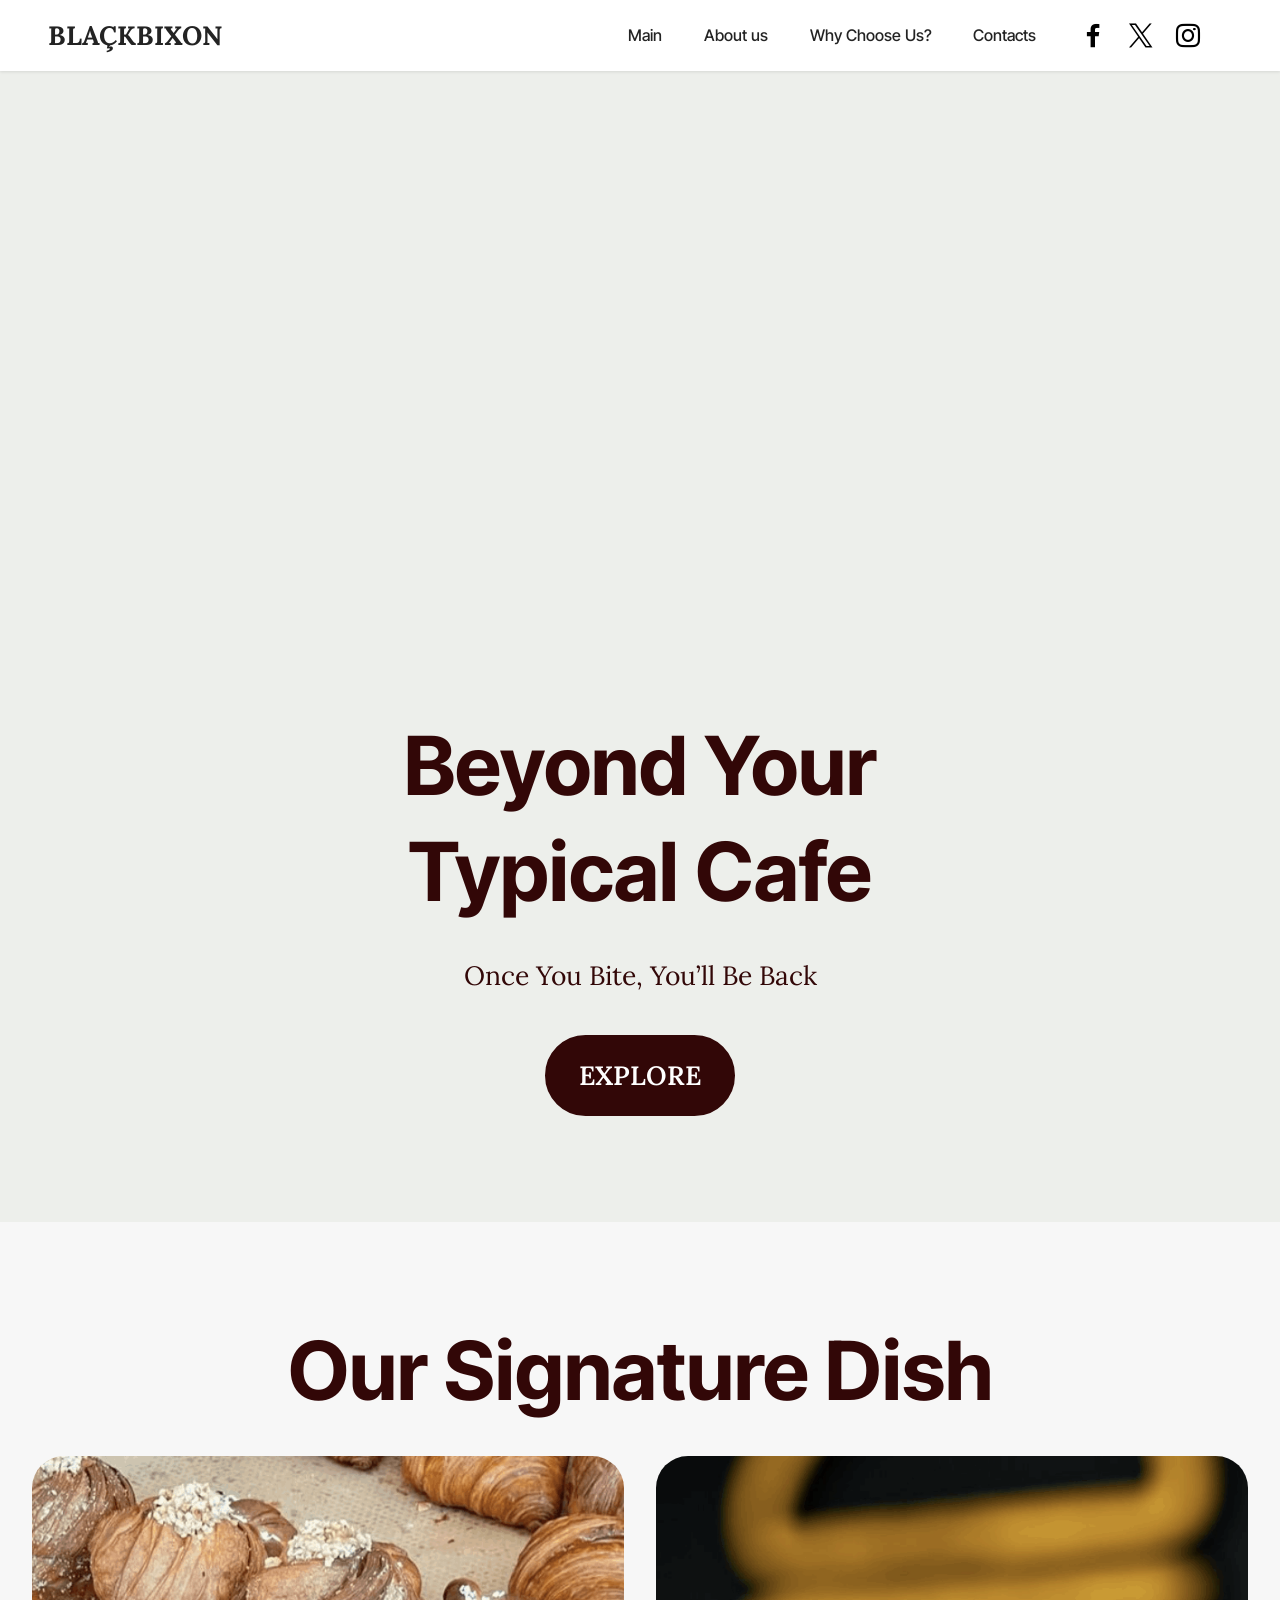
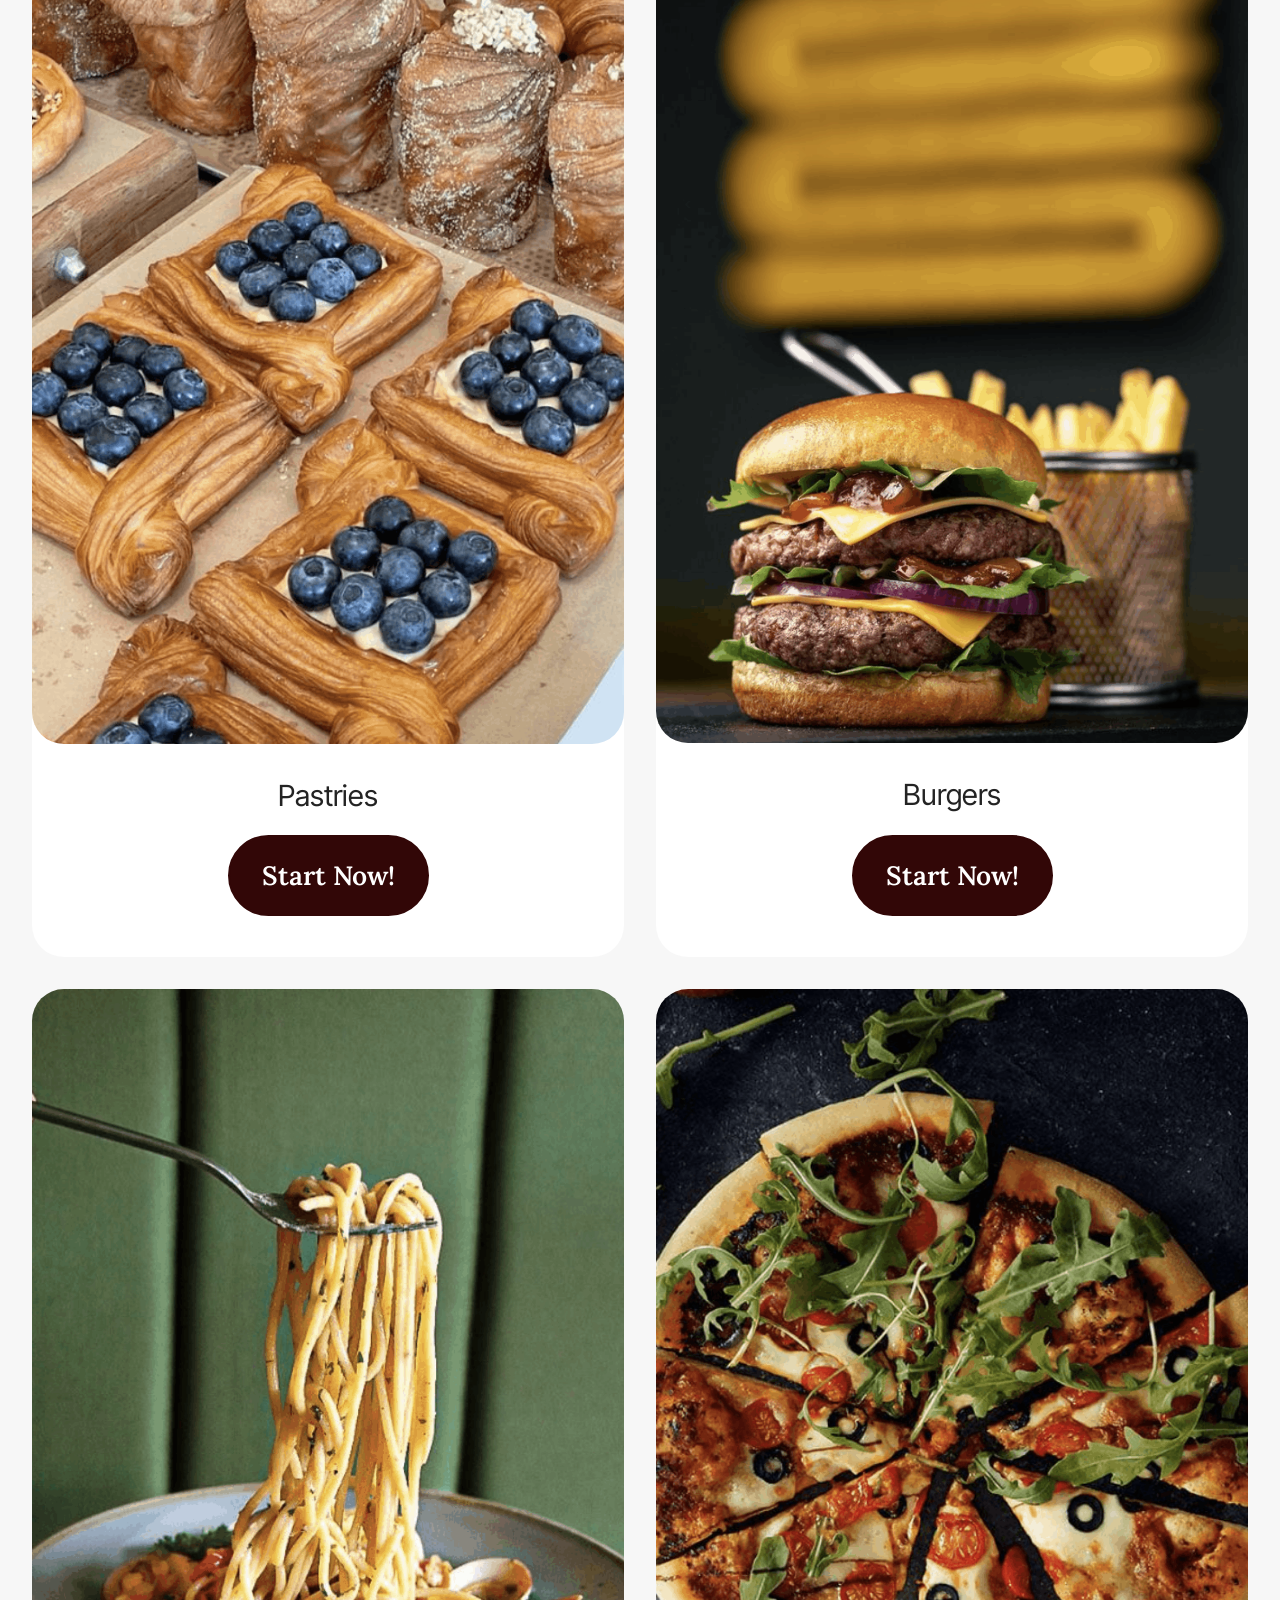
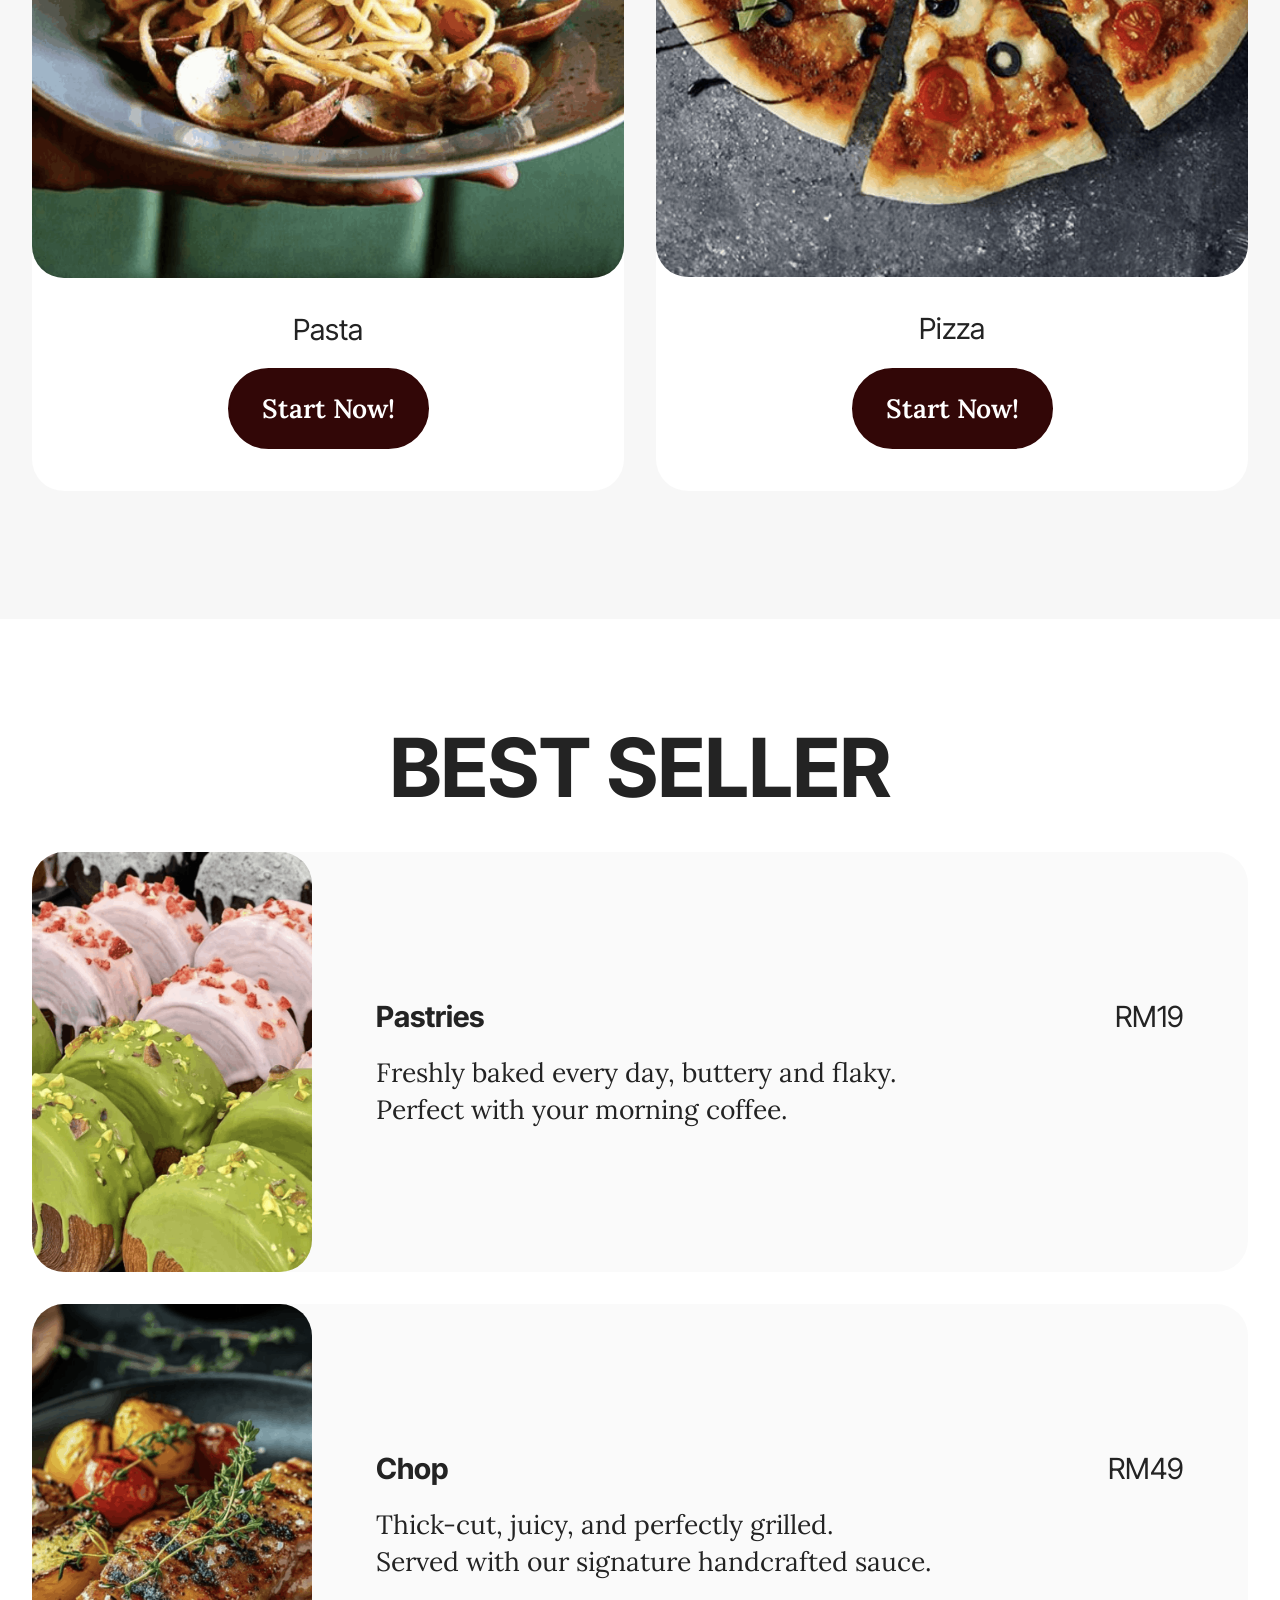
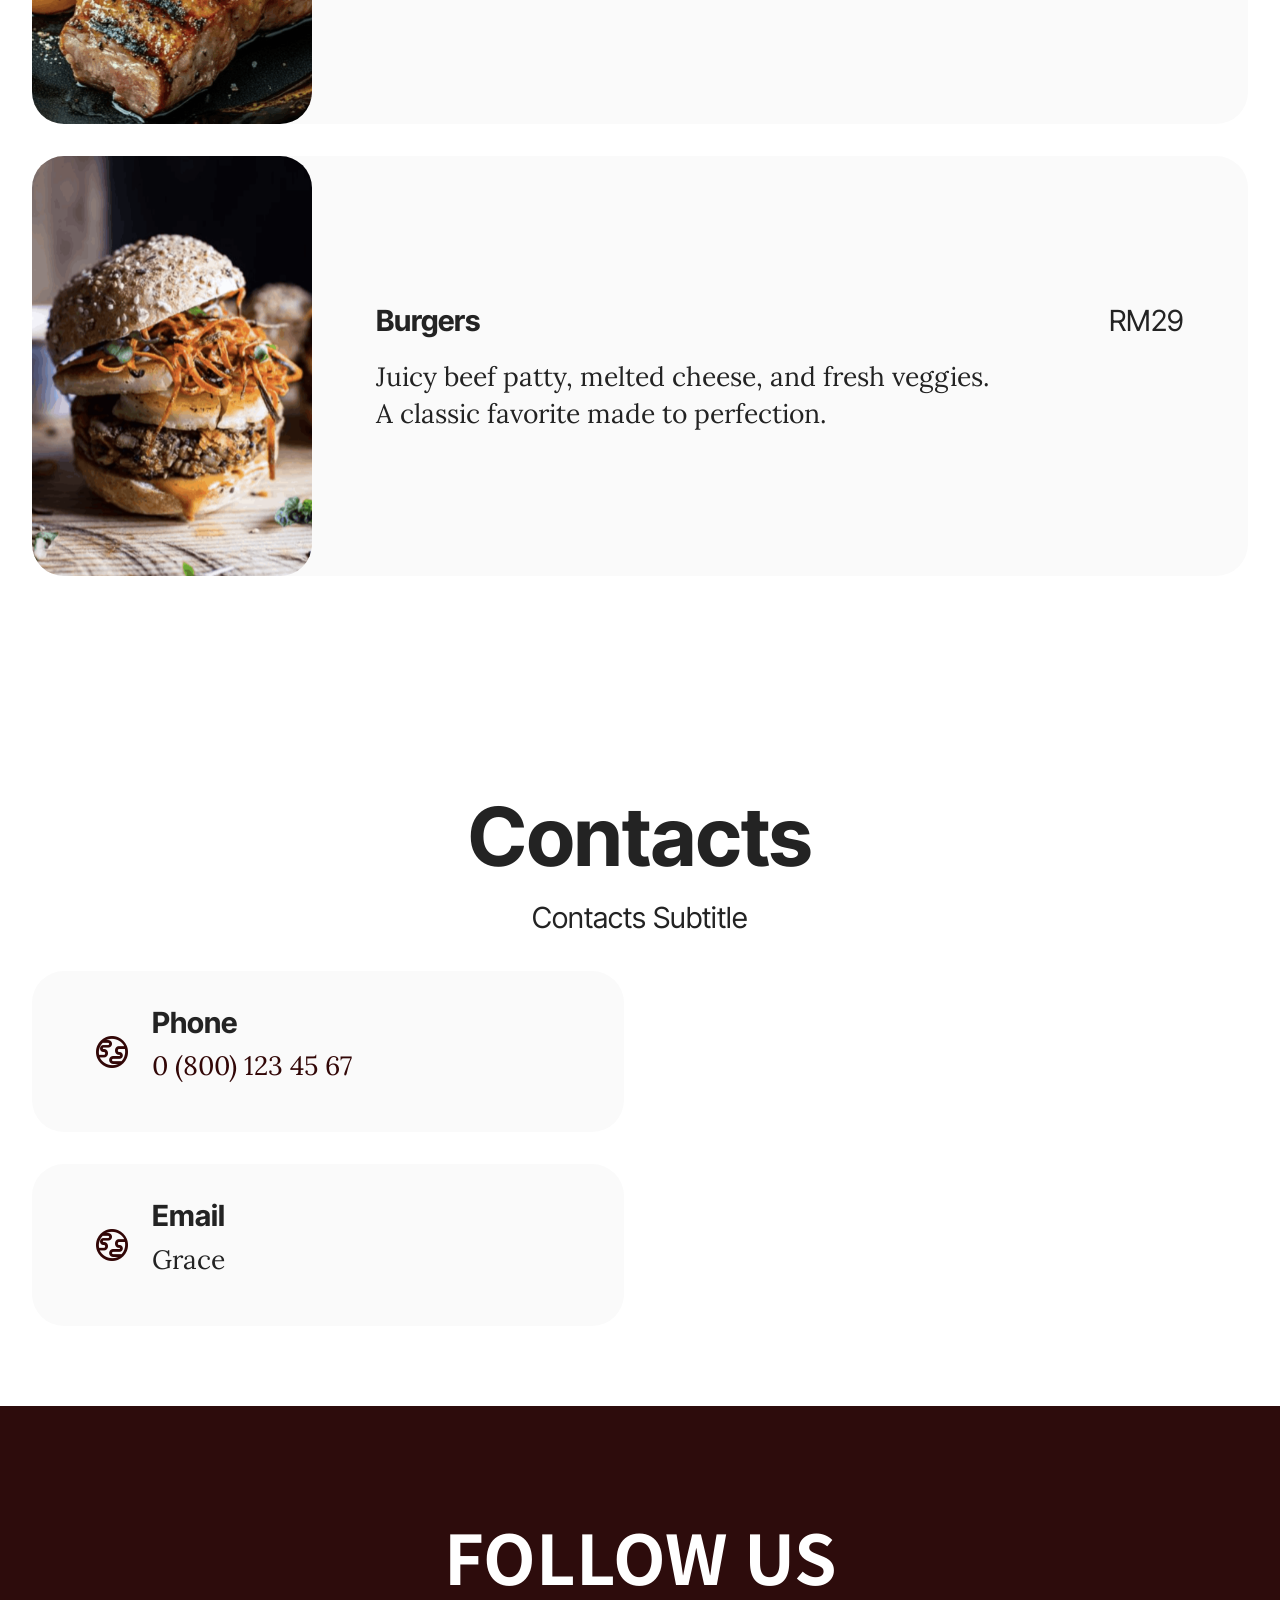
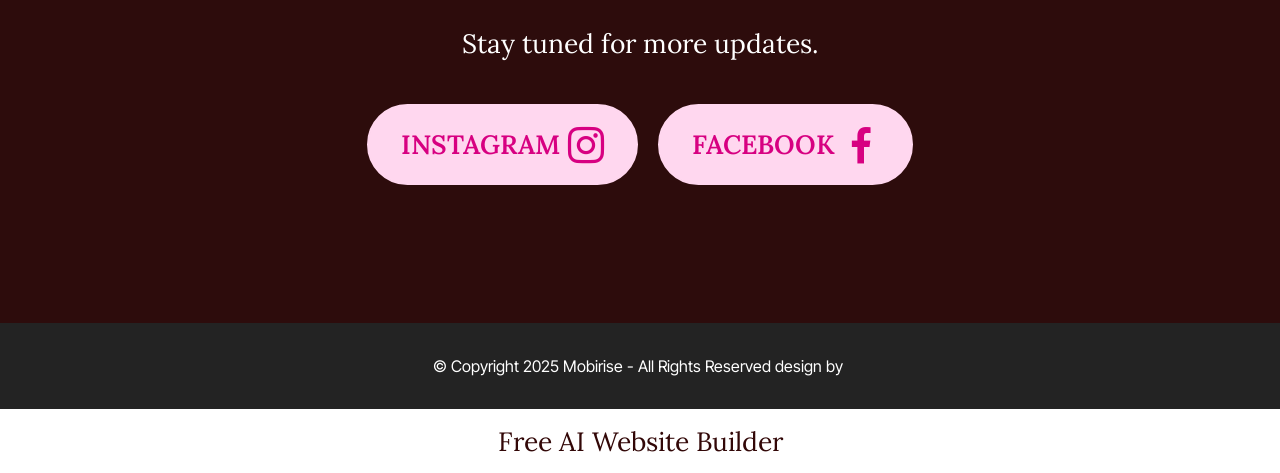
==== commit 15c7cd3b: "create github pages" ====
--- a/index.html
+++ b/index.html
@@ -22,7 +22,7 @@
   <noscript><link rel="stylesheet" href="https://fonts.googleapis.com/css?family=Inter+Tight:100,200,300,400,500,600,700,800,900,100i,200i,300i,400i,500i,600i,700i,800i,900i&display=swap"></noscript>
   <link rel="preload" href="https://fonts.googleapis.com/css?family=Lora:400,500,600,700,400i,500i,600i,700i&display=swap" as="style" onload="this.onload=null;this.rel='stylesheet'">
   <noscript><link rel="stylesheet" href="https://fonts.googleapis.com/css?family=Lora:400,500,600,700,400i,500i,600i,700i&display=swap"></noscript>
-  <link rel="preload" as="style" href="assets/mobirise/css/mbr-additional.css?v=tCRCBk"><link rel="stylesheet" href="assets/mobirise/css/mbr-additional.css?v=tCRCBk" type="text/css">
+  <link rel="preload" as="style" href="assets/mobirise/css/mbr-additional.css?v=WGzH96"><link rel="stylesheet" href="assets/mobirise/css/mbr-additional.css?v=WGzH96" type="text/css">
 
   
   
@@ -47,7 +47,7 @@
                 </div>
             </button>
             <div class="collapse navbar-collapse" id="navbarSupportedContent">
-                <ul class="navbar-nav nav-dropdown nav-right" data-app-modern-menu="true"><li class="nav-item"><a class="nav-link link text-black text-primary display-4" href="page1.html">Main</a></li><li class="nav-item"><a class="nav-link link text-black text-primary display-4" href="page1.html">
+                <ul class="navbar-nav nav-dropdown nav-right" data-app-modern-menu="true"><li class="nav-item"><a class="nav-link link text-black text-primary display-4" href="page4.html">Main</a></li><li class="nav-item"><a class="nav-link link text-black text-primary display-4" href="page1.html">
                             About us</a></li>
                     <li class="nav-item"><a class="nav-link link text-black text-primary display-4" href="page2.html">Why Choose Us?</a></li>
                     <li class="nav-item"><a class="nav-link link text-black text-primary display-4" href="page3.html">Contacts</a>
@@ -342,7 +342,7 @@
             </div>
         </div>
     </div>
-</section><section class="display-7" style="padding: 0;align-items: center;justify-content: center;flex-wrap: wrap;    align-content: center;display: flex;position: relative;height: 4rem;"><a href="https://mobiri.se/4250567" style="flex: 1 1;height: 4rem;position: absolute;width: 100%;z-index: 1;"><img alt="" style="height: 4rem;" src="[data-uri]"></a><p style="margin: 0;text-align: center;" class="display-7">&#8204;</p><a style="z-index:1" href="https://mobirise.com/builder/ai-website-maker.html">AI Website Maker</a></section><script src="assets/bootstrap/js/bootstrap.bundle.min.js"></script>  <script src="assets/smoothscroll/smooth-scroll.js"></script>  <script src="assets/ytplayer/index.js"></script>  <script src="assets/dropdown/js/navbar-dropdown.js"></script>  <script src="assets/playervimeo/vimeo_player.js"></script>  <script src="assets/theme/js/script.js"></script>  
+</section><section class="display-7" style="padding: 0;align-items: center;justify-content: center;flex-wrap: wrap;    align-content: center;display: flex;position: relative;height: 4rem;"><a href="https://mobiri.se/4250567" style="flex: 1 1;height: 4rem;position: absolute;width: 100%;z-index: 1;"><img alt="" style="height: 4rem;" src="[data-uri]"></a><p style="margin: 0;text-align: center;" class="display-7">&#8204;</p><a style="z-index:1" href="https://mobirise.com/builder/ai-website-builder.html">Free AI Website Builder</a></section><script src="assets/bootstrap/js/bootstrap.bundle.min.js"></script>  <script src="assets/smoothscroll/smooth-scroll.js"></script>  <script src="assets/ytplayer/index.js"></script>  <script src="assets/dropdown/js/navbar-dropdown.js"></script>  <script src="assets/playervimeo/vimeo_player.js"></script>  <script src="assets/theme/js/script.js"></script>  
   
   
 </body>
--- a/assets/mobirise/css/mbr-additional.css
+++ b/assets/mobirise/css/mbr-additional.css
@@ -2228,8 +2228,8 @@
   }
 }
 .cid-uYXb46hcxp {
-  padding-top: 6rem;
-  padding-bottom: 6rem;
+  padding-top: 7rem;
+  padding-bottom: 4rem;
   background-color: #ffffff;
 }
 .cid-uYXb46hcxp .mbr-fallback-image.disabled {
--- a/assets/mobirise/css/mbr-additional.css
+++ b/assets/mobirise/css/mbr-additional.css
@@ -2228,8 +2228,8 @@
   }
 }
 .cid-uYXb46hcxp {
-  padding-top: 6rem;
-  padding-bottom: 6rem;
+  padding-top: 7rem;
+  padding-bottom: 4rem;
   background-color: #ffffff;
 }
 .cid-uYXb46hcxp .mbr-fallback-image.disabled {
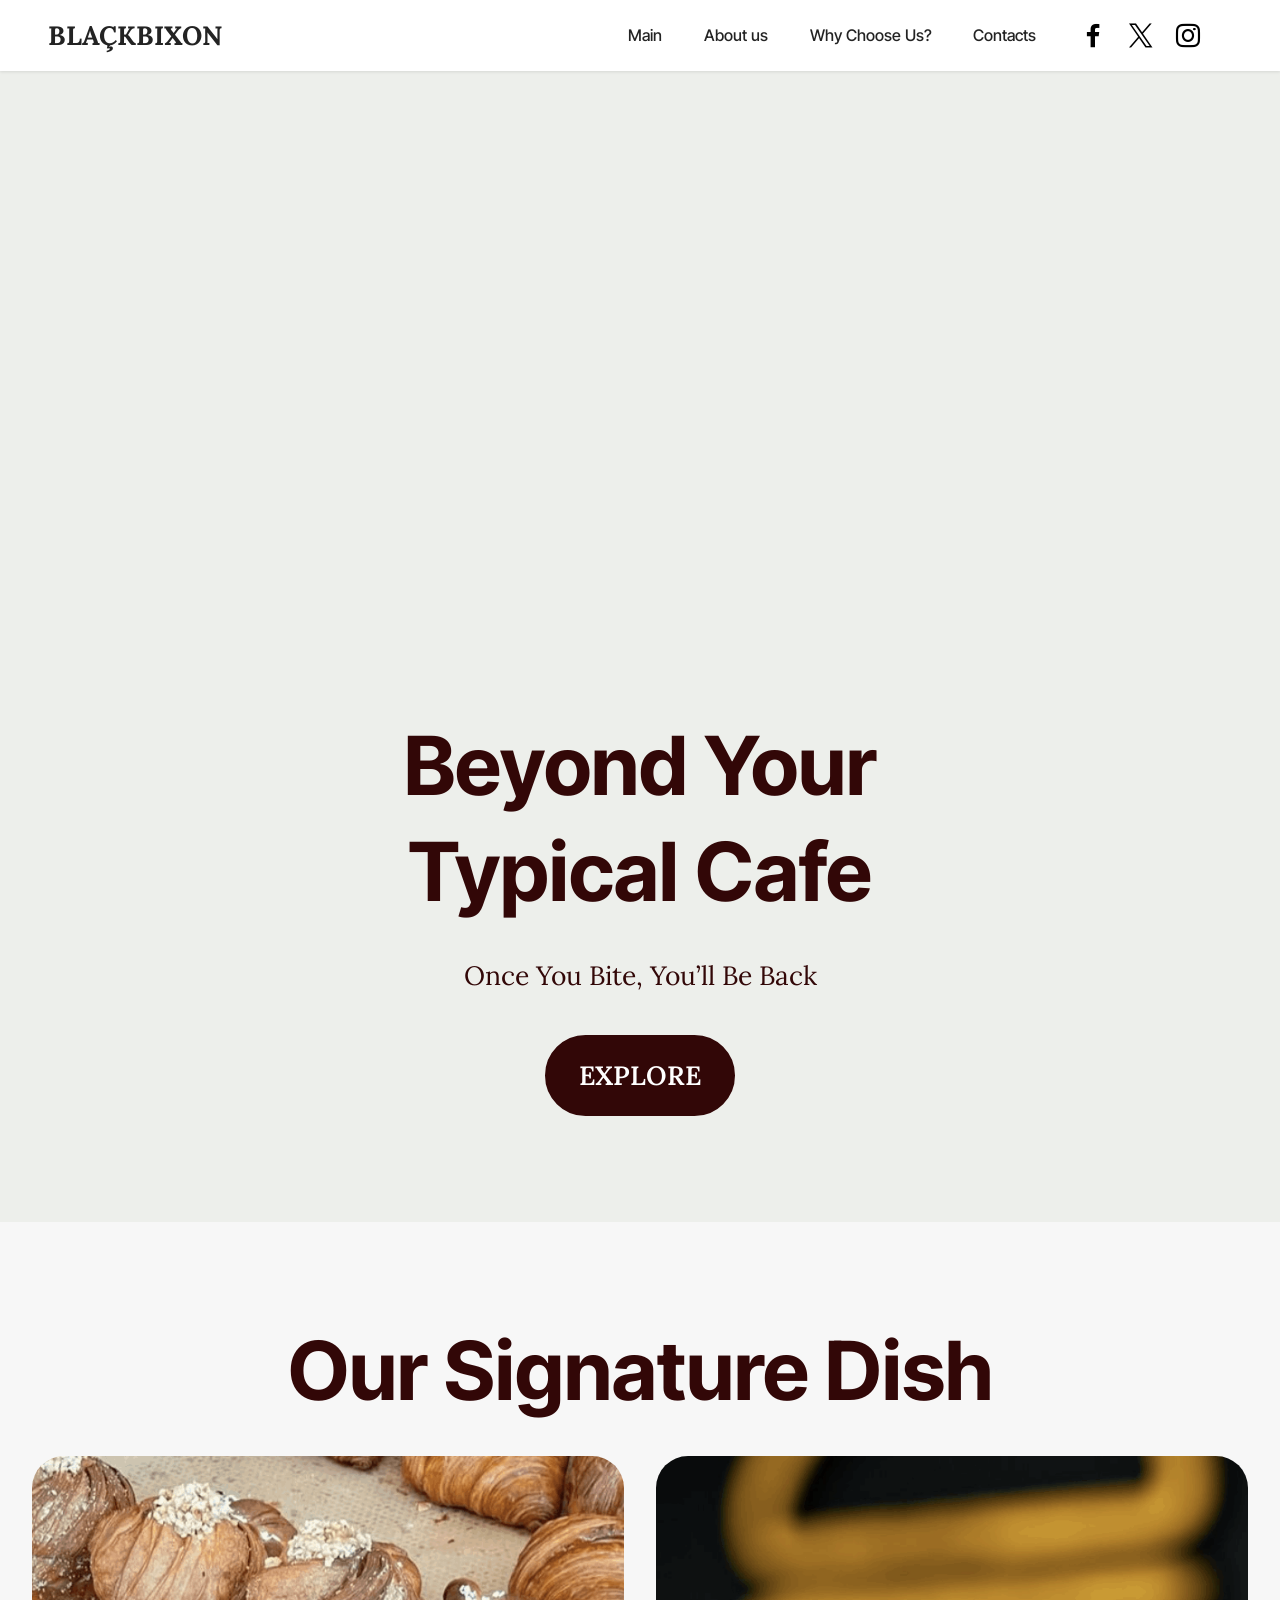
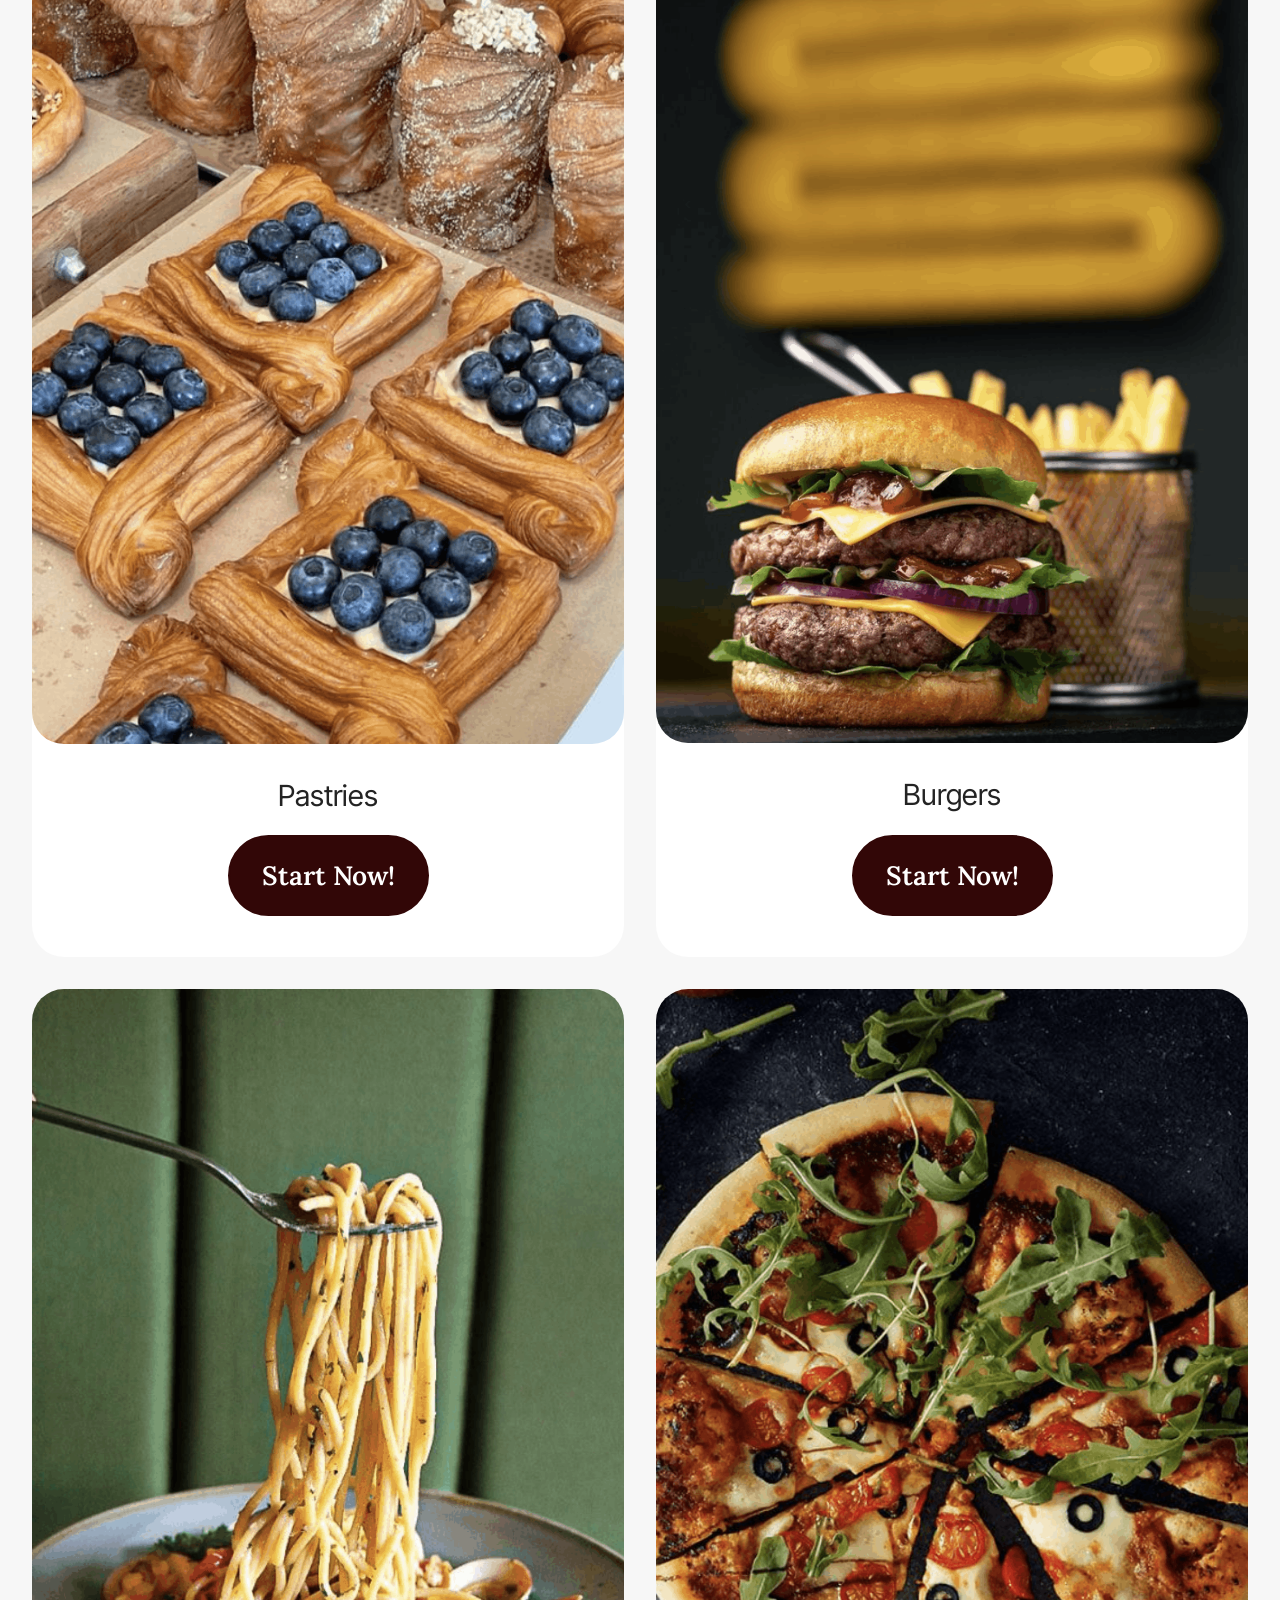
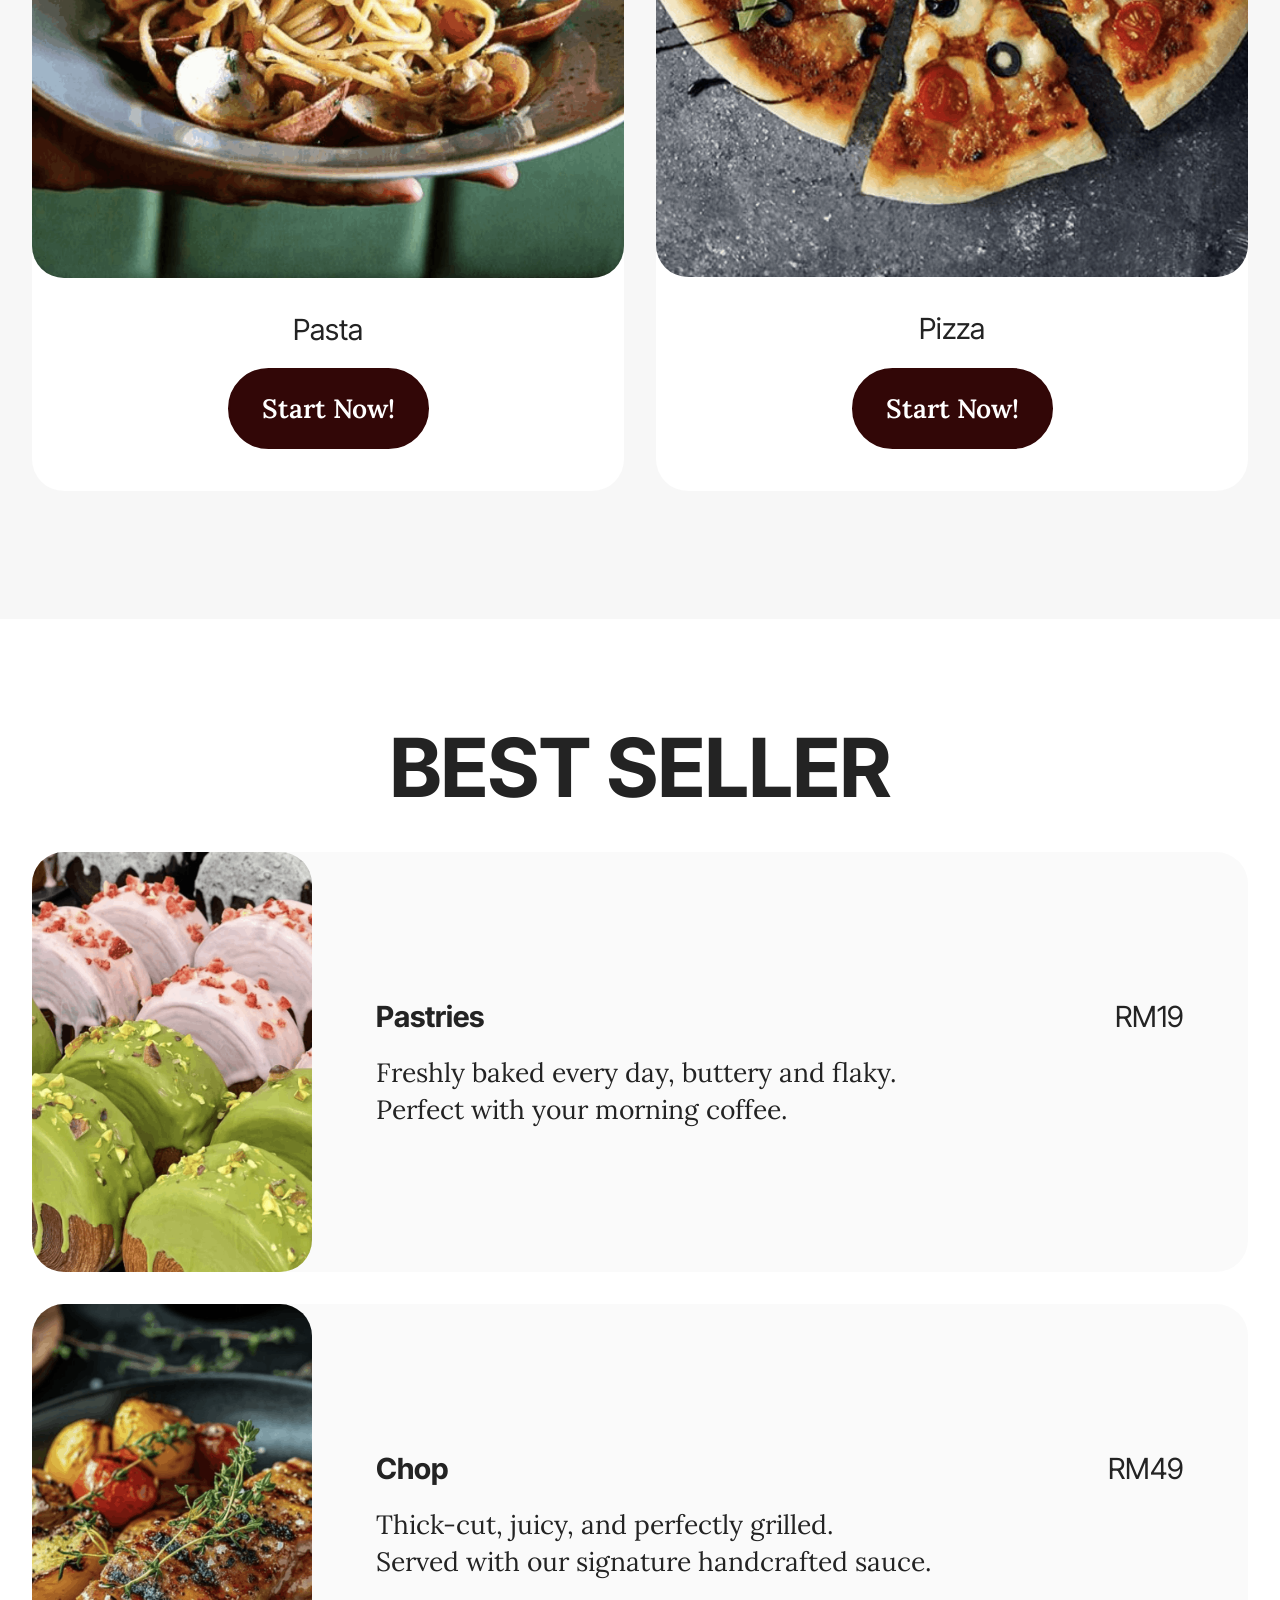
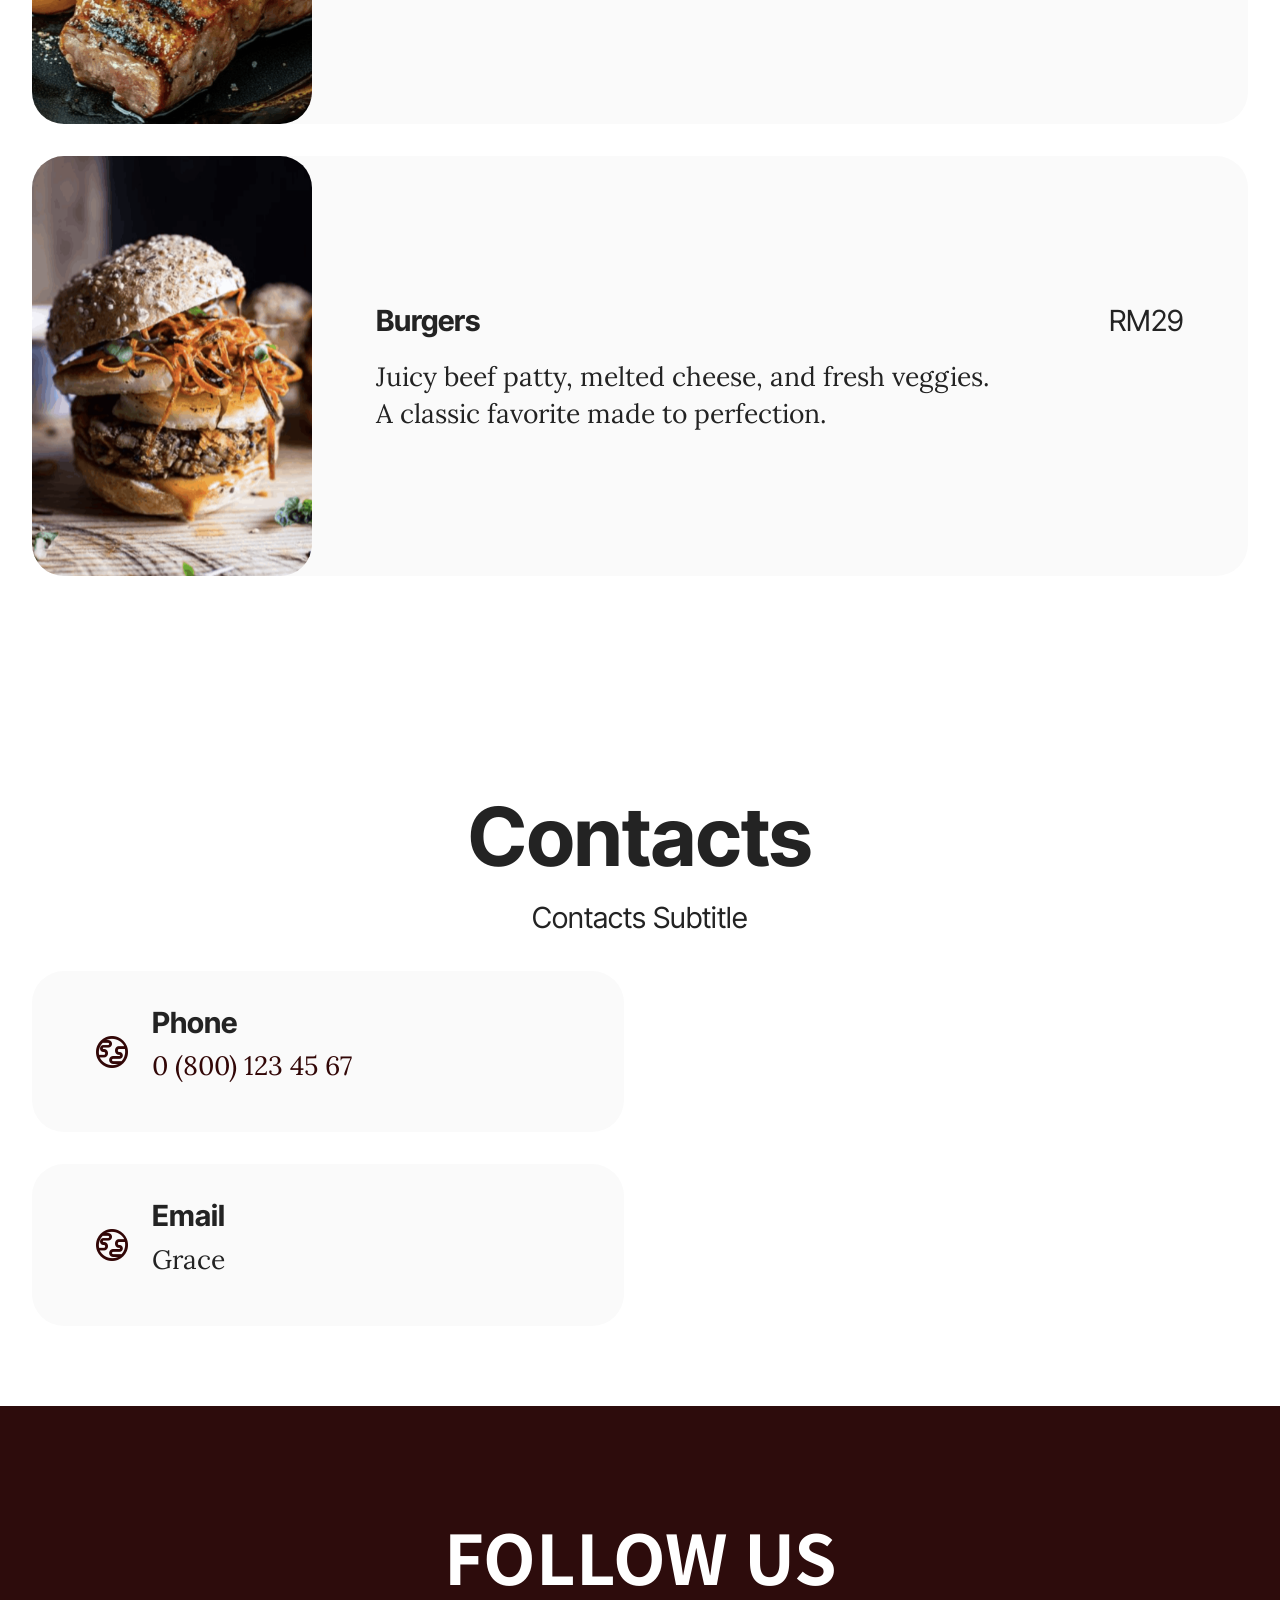
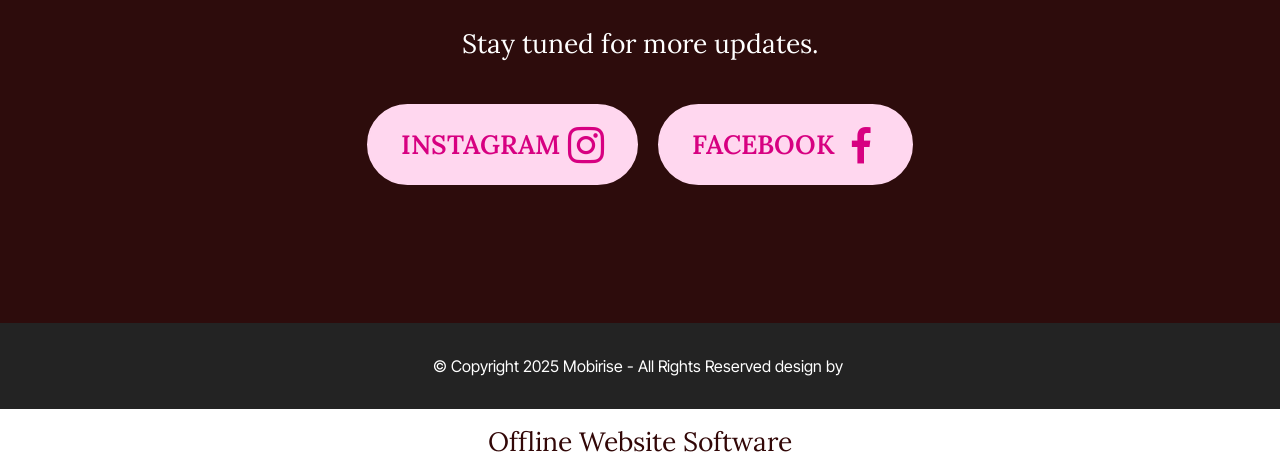
==== commit 4ecce3ea: "create github pages" ====
--- a/index.html
+++ b/index.html
@@ -22,7 +22,7 @@
   <noscript><link rel="stylesheet" href="https://fonts.googleapis.com/css?family=Inter+Tight:100,200,300,400,500,600,700,800,900,100i,200i,300i,400i,500i,600i,700i,800i,900i&display=swap"></noscript>
   <link rel="preload" href="https://fonts.googleapis.com/css?family=Lora:400,500,600,700,400i,500i,600i,700i&display=swap" as="style" onload="this.onload=null;this.rel='stylesheet'">
   <noscript><link rel="stylesheet" href="https://fonts.googleapis.com/css?family=Lora:400,500,600,700,400i,500i,600i,700i&display=swap"></noscript>
-  <link rel="preload" as="style" href="assets/mobirise/css/mbr-additional.css?v=WGzH96"><link rel="stylesheet" href="assets/mobirise/css/mbr-additional.css?v=WGzH96" type="text/css">
+  <link rel="preload" as="style" href="assets/mobirise/css/mbr-additional.css?v=WAmCO4"><link rel="stylesheet" href="assets/mobirise/css/mbr-additional.css?v=WAmCO4" type="text/css">
 
   
   
@@ -342,7 +342,7 @@
             </div>
         </div>
     </div>
-</section><section class="display-7" style="padding: 0;align-items: center;justify-content: center;flex-wrap: wrap;    align-content: center;display: flex;position: relative;height: 4rem;"><a href="https://mobiri.se/4250567" style="flex: 1 1;height: 4rem;position: absolute;width: 100%;z-index: 1;"><img alt="" style="height: 4rem;" src="[data-uri]"></a><p style="margin: 0;text-align: center;" class="display-7">&#8204;</p><a style="z-index:1" href="https://mobirise.com/builder/ai-website-builder.html">Free AI Website Builder</a></section><script src="assets/bootstrap/js/bootstrap.bundle.min.js"></script>  <script src="assets/smoothscroll/smooth-scroll.js"></script>  <script src="assets/ytplayer/index.js"></script>  <script src="assets/dropdown/js/navbar-dropdown.js"></script>  <script src="assets/playervimeo/vimeo_player.js"></script>  <script src="assets/theme/js/script.js"></script>  
+</section><section class="display-7" style="padding: 0;align-items: center;justify-content: center;flex-wrap: wrap;    align-content: center;display: flex;position: relative;height: 4rem;"><a href="https://mobiri.se/4250567" style="flex: 1 1;height: 4rem;position: absolute;width: 100%;z-index: 1;"><img alt="" style="height: 4rem;" src="[data-uri]"></a><p style="margin: 0;text-align: center;" class="display-7">&#8204;</p><a style="z-index:1" href="https://mobirise.com/offline-website-builder.html">Offline Website Software</a></section><script src="assets/bootstrap/js/bootstrap.bundle.min.js"></script>  <script src="assets/smoothscroll/smooth-scroll.js"></script>  <script src="assets/ytplayer/index.js"></script>  <script src="assets/dropdown/js/navbar-dropdown.js"></script>  <script src="assets/playervimeo/vimeo_player.js"></script>  <script src="assets/theme/js/script.js"></script>  
   
   
 </body>
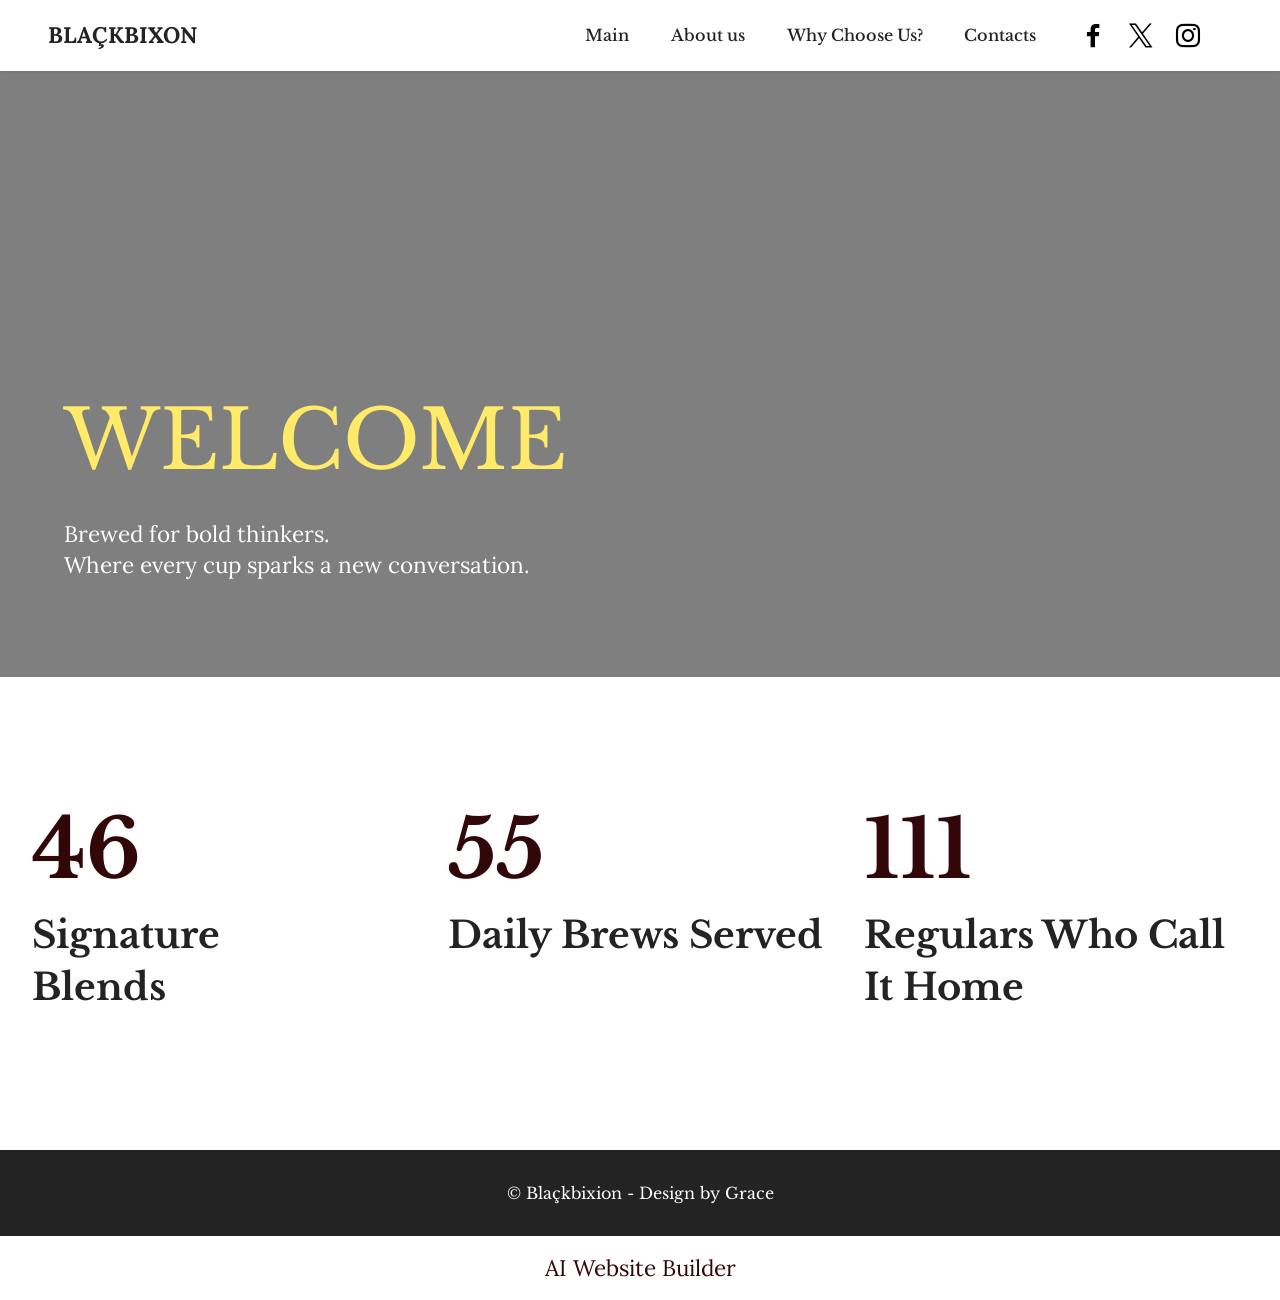
==== commit 183f9e82: "create github pages" ====
--- a/index.html
+++ b/index.html
@@ -10,19 +10,16 @@
   <meta name="description" content="">
   
   
-  <title>Home</title>
-  <link rel="stylesheet" href="assets/web/assets/mobirise-icons2/mobirise2.css">
+  <title>blackbixion</title>
   <link rel="stylesheet" href="assets/bootstrap/css/bootstrap.min.css">
   <link rel="stylesheet" href="assets/dropdown/css/style.css">
   <link rel="stylesheet" href="assets/socicon/css/styles.css">
   <link rel="stylesheet" href="assets/theme/css/style.css">
-  <link rel="preload" href="https://fonts.googleapis.com/css?family=Noto+Sans+KR:100,200,300,400,500,600,700,800,900&display=swap" as="style" onload="this.onload=null;this.rel='stylesheet'">
-  <noscript><link rel="stylesheet" href="https://fonts.googleapis.com/css?family=Noto+Sans+KR:100,200,300,400,500,600,700,800,900&display=swap"></noscript>
-  <link rel="preload" href="https://fonts.googleapis.com/css?family=Inter+Tight:100,200,300,400,500,600,700,800,900,100i,200i,300i,400i,500i,600i,700i,800i,900i&display=swap" as="style" onload="this.onload=null;this.rel='stylesheet'">
-  <noscript><link rel="stylesheet" href="https://fonts.googleapis.com/css?family=Inter+Tight:100,200,300,400,500,600,700,800,900,100i,200i,300i,400i,500i,600i,700i,800i,900i&display=swap"></noscript>
+  <link rel="preload" href="https://fonts.googleapis.com/css?family=Libre+Baskerville:400,400i,700&display=swap" as="style" onload="this.onload=null;this.rel='stylesheet'">
+  <noscript><link rel="stylesheet" href="https://fonts.googleapis.com/css?family=Libre+Baskerville:400,400i,700&display=swap"></noscript>
   <link rel="preload" href="https://fonts.googleapis.com/css?family=Lora:400,500,600,700,400i,500i,600i,700i&display=swap" as="style" onload="this.onload=null;this.rel='stylesheet'">
   <noscript><link rel="stylesheet" href="https://fonts.googleapis.com/css?family=Lora:400,500,600,700,400i,500i,600i,700i&display=swap"></noscript>
-  <link rel="preload" as="style" href="assets/mobirise/css/mbr-additional.css?v=WAmCO4"><link rel="stylesheet" href="assets/mobirise/css/mbr-additional.css?v=WAmCO4" type="text/css">
+  <link rel="preload" as="style" href="assets/mobirise/css/mbr-additional.css?v=QJPAVo"><link rel="stylesheet" href="assets/mobirise/css/mbr-additional.css?v=QJPAVo" type="text/css">
 
   
   
@@ -70,260 +67,65 @@
     </nav>
 </section>
 
-<section data-bs-version="5.1" class="video03 cid-uYV2zHJSqO" id="video03-b">
-  
+<section data-bs-version="5.1" class="header18 cid-uZ67NPifbQ" data-bg-video="https://www.youtube.com/watch?v=xPPLbEFbCAo" id="header18-1k">
   
 
-  <div class="text-center container">
-    <div class="row justify-content-center">
-      <div class="mbr-figure col-12 mb-5 col-md-9"><iframe class="mbr-embedded-video" src="https://www.youtube.com/embed/_bNbada12iM?rel=0&amp;amp;mute=1&amp;showinfo=0&amp;autoplay=1&amp;loop=1&amp;playlist=_bNbada12iM" width="1280" height="720" frameborder="0" allowfullscreen></iframe></div>
-    </div>
-    <div class="row justify-content-center">
-      <div class="col-md-12 content-text">
-        <h5 class="mbr-section-title mbr-fonts-style mb-4 display-2"><strong>Beyond Your</strong><div><strong>Typical Cafe</strong></div></h5>
-        <p class="mbr-text mbr-fonts-style mb-4 display-7">Once You Bite, You’ll Be Back</p>
-        <div class="mbr-section-btn mt-4"><a class="btn btn-primary display-7" href="https://mobiri.se">EXPLORE</a></div>
+  <div class="mbr-overlay" style="opacity: 0.5; background-color: rgb(0, 0, 0);"></div>
+  <div class="container-fluid">
+    <div class="row">
+      <div class="content-wrap col-12 col-md-12">
+        <h1 class="mbr-section-title mbr-fonts-style mbr-white mb-4 display-1">WELCOME&nbsp;</h1>
+        
+        <p class="mbr-fonts-style mbr-text mbr-white mb-4 display-7">Brewed for bold thinkers.<br>Where every cup sparks a new conversation.</p>
+        
       </div>
     </div>
   </div>
 </section>
 
-<section data-bs-version="5.1" class="gallery2 cid-uYUR624A0T" id="gallery2-2">
-    
-    
-    <div class="container">
-        <div class="mbr-section-head">
-            <h4 class="mbr-section-title mbr-fonts-style align-center mb-0 display-2"><strong>Our Signature Dish</strong></h4>
-            
-        </div>
-        <div class="row mt-4">
-            <div class="item features-image col-12 col-md-6 col-lg-6">
-                <div class="item-wrapper">
-                    <div class="item-img">
-                        <img src="assets/images/e688aae5b18f2025-10-0720e4b88be58d8810.00.27-826x1320.png" alt="Mobirise Website Builder">
-                    </div>
-                    <div class="item-content">
-                        <h5 class="item-title mbr-fonts-style display-5">Pastries</h5>
-                        
-                        
-                    </div>
-                    <div class="mbr-section-btn item-footer mt-2">
-                        <a href="" class="btn btn-primary item-btn display-7" target="_blank">Start
-                            Now!</a>
-                    </div>
-                </div>
-            </div>
-            <div class="item features-image col-12 col-md-6 col-lg-6">
-                <div class="item-wrapper">
-                    <div class="item-img">
-                        <img src="assets/images/e688aae5b18f2025-10-0720e4b88be58d8810.04.05-926x1296.png" alt="Mobirise Website Builder">
-                    </div>
-                    <div class="item-content">
-                        <h5 class="item-title mbr-fonts-style display-5">Burgers</h5>
-                        
-                        
-                    </div>
-                    <div class="mbr-section-btn item-footer mt-2">
-                        <a href="" class="btn btn-primary item-btn display-7" target="_blank">Start
-                            Now!</a>
-                    </div>
-                </div>
-            </div>
-            <div class="item features-image col-12 col-md-6 col-lg-6">
-                <div class="item-wrapper">
-                    <div class="item-img">
-                        <img src="assets/images/e688aae5b18f2025-10-0720e4b88be58d8810.10.54-1154x1282.png" alt="Mobirise Website Builder">
-                    </div>
-                    <div class="item-content">
-                        <h5 class="item-title mbr-fonts-style display-5">Pasta</h5>
-                        
-                        
-                    </div>
-                    <div class="mbr-section-btn item-footer mt-2">
-                        <a href="" class="btn btn-primary item-btn display-7" target="_blank">Start
-                            Now!</a>
-                    </div>
-                </div>
-            </div>
-            <div class="item features-image col-12 col-md-6 col-lg-6">
-                <div class="item-wrapper">
-                    <div class="item-img">
-                        <img src="assets/images/e688aae5b18f2025-10-0720e4b88be58d8810.12.51-928x1232.png" alt="Mobirise Website Builder" title="">
-                    </div>
-                    <div class="item-content">
-                        <h5 class="item-title mbr-fonts-style display-5">Pizza</h5>
-                        
-                        
-                    </div>
-                    <div class="mbr-section-btn item-footer mt-2">
-                        <a href="" class="btn btn-primary item-btn display-7" target="_blank">Start
-                            Now!</a>
-                    </div>
-                </div>
-            </div>
-        </div>
-    </div>
-</section>
+<section data-bs-version="5.1" class="counter1 counters cid-uZ68jowBRB" id="counter1-1n">
+	
 
-<section data-bs-version="5.1" class="features11 cid-uYUSSAmyJG" id="features11-7">
-    <!---->
-    
-
-    
-    
-    <div class="container">
-        <div class="title">
-            <h3 class="mbr-section-title mbr-fonts-style mb-4 display-2"><strong>BEST SELLER</strong></h3>
-            
-        </div>
-        <div class="item features-image">
-            <div class="item-wrapper">
-                <div class="row align-items-center">
-                    <div class="col-12 col-md-3">
-                        <div class="image-wrapper">
-                            <img src="assets/images/e688aae5b18f2025-10-0720e4b88be58d8810.20.21-596x634.png" alt="Mobirise Website Builder" title="">
-                        </div>
-                    </div>
-                    <div class="col-12 col-md">
-                        <div class="card-box">
-                            <div class="row">
-                                <div class="col-12">
-                                    <div class="top-line">
-                                        <h4 class="card-title mbr-fonts-style display-5"><strong>Pastries</strong></h4>
-                                        <p class="cost mbr-fonts-style display-5">RM19</p>
-                                    </div>
-                                </div>
-                                <div class="col-12">
-                                    <div class="bottom-line">
-                                        <p class="mbr-text mbr-fonts-style m-0 display-7">Freshly baked every day, buttery and flaky.<br>Perfect with your morning coffee.</p>
-                                    </div>
-                                </div>
-                            </div>
-                        </div>
-                    </div>
-                </div>
-            </div>
-        </div>
-        <div class="item features-image">
-            <div class="item-wrapper">
-                <div class="row align-items-center">
-                    <div class="col-12 col-md-3">
-                        <div class="image-wrapper">
-                            <img src="assets/images/e688aae5b18f2025-10-0720e4b88be58d8810.27.22-596x728.png" alt="Mobirise Website Builder" title="">
-                        </div>
-                    </div>
-                    <div class="col-12 col-md">
-                        <div class="card-box">
-                            <div class="row">
-                                <div class="col-12">
-                                    <div class="top-line">
-                                        <h4 class="card-title mbr-fonts-style display-5"><strong>Chop</strong></h4>
-                                        <p class="cost mbr-fonts-style display-5">RM49</p>
-                                    </div>
-                                </div>
-                                <div class="col-12">
-                                    <div class="bottom-line">
-                                        <p class="mbr-text mbr-fonts-style m-0 display-7">Thick-cut, juicy, and perfectly grilled.<br>Served with our signature handcrafted sauce.</p>
-                                    </div>
-                                </div>
-                            </div>
-                        </div>
-                    </div>
-                </div>
-            </div>
-        </div>
-        <div class="item features-image mb-4 col-12 col-md-">
-            <div class="item-wrapper">
-                <div class="row align-items-center">
-                    <div class="col-12 col-md-3">
-                        <div class="image-wrapper">
-                            <img src="assets/images/e688aae5b18f2025-10-0720e4b88be58d8810.29.20-596x711.png" alt="Mobirise Website Builder" title="">
-                        </div>
-                    </div>
-                    <div class="col-12 col-md">
-                        <div class="card-box">
-                            <div class="row">
-                                <div class="col-12">
-                                    <div class="top-line">
-                                        <h4 class="card-title mbr-fonts-style display-5"><strong>Burgers</strong></h4>
-                                        <p class="cost mbr-fonts-style display-5">RM29</p>
-                                    </div>
-                                </div>
-                                <div class="col-12">
-                                    <div class="bottom-line">
-                                        <p class="mbr-text mbr-fonts-style m-0 display-7">Juicy beef patty, melted cheese, and fresh veggies.<br>A classic favorite made to perfection.</p>
-                                    </div>
-                                </div>
-                            </div>
-                        </div>
-                    </div>
-                </div>
-            </div>
-        </div>
-    </div>
-</section>
-
-<section data-bs-version="5.1" class="contacts3 map1 cid-uYUR2SDY3B" id="contacts3-1">
-
-    
-
-    
-    
-    <div class="container">
-        <div class="mbr-section-head">
-            <h3 class="mbr-section-title mbr-fonts-style align-center mb-0 display-2">
-                <strong>Contacts</strong>
-            </h3>
-            <h4 class="mbr-section-subtitle mbr-fonts-style align-center mb-0 mt-2 display-5">
-                Contacts Subtitle
-            </h4>
-        </div>
-        <div class="row justify-content-center mt-4">
-            <div class="card col-12 col-md-6">
-                <div class="card-wrapper">
-                    <div class="image-wrapper">
-                        <span class="mbr-iconfont mobi-mbri-globe mobi-mbri"></span>
-                    </div>
-                    <div class="text-wrapper">
-                        <h6 class="card-title mbr-fonts-style mb-1 display-5">
-                            <strong>Phone</strong>
-                        </h6>
-                        <p class="mbr-text mbr-fonts-style display-7">
-                            <a href="https://wa.me/601120135775?text=你好" class="text-primary">0 (800) 123 45 67</a>
-                        </p>
-                    </div>
-                </div>
-                <div class="card-wrapper">
-                    <div class="image-wrapper">
-                        <span class="mbr-iconfont mobi-mbri-globe mobi-mbri"></span>
-                    </div>
-                    <div class="text-wrapper">
-                        <h6 class="card-title mbr-fonts-style mb-1 display-5">
-                            <strong>Email</strong>
-                        </h6>
-                        <p class="mbr-text mbr-fonts-style display-7">Grace<br></p>
-                    </div>
-                </div>
-            </div>
-            <div class="map-wrapper col-12 col-md-6">
-                <div class="google-map"><iframe frameborder="0" style="border:0" src="https://www.google.com/maps/embed?pb=!1m14!1m8!1m3!1d15935.757060633665!2d101.637288!3d3.1107720000000003!3m2!1i1024!2i768!4f13.1!3m3!1m2!1s0x31cc4bc479998fcb%3A0xd1953b6ecad262a0!2sBlackBixon%20Cafe%20%26%20Restaurant%20-%20PJ33!5e0!3m2!1sen!2smy!4v1759848235926!5m2!1sen!2smy" allowfullscreen=""></iframe></div>
-            </div>
-        </div>
-    </div>
-</section>
-
-<section data-bs-version="5.1" class="header09 startm5 cid-uZ0BSr1klZ" id="header09-v">	
-    
 	
 	
-	<div class="container-fluid">
-		<div class="row">
-			<div class="content-wrap col-12 col-md-8">
-				<h1 class="mbr-section-title mbr-fonts-style mbr-white mb-4 display-1"><strong>FOLLOW US</strong></h1>
-				
-				<p class="mbr-fonts-style mbr-text mbr-white mb-4 display-7">Stay tuned for more updates.</p>
-				<div class="mbr-section-btn"><a class="btn btn-secondary display-7" href="https://mobiri.se"><span class="socicon socicon-instagram mbr-iconfont mbr-iconfont-btn"></span>INSTAGRAM</a> <a class="btn btn-secondary display-7" href="https://mobiri.se"><span class="socicon socicon-facebook mbr-iconfont mbr-iconfont-btn"></span>FACEBOOK</a></div>
+	<div class="container">
+		
+		<div class="row content-row mt-4">
+			<div class="item features-without-image col-12 col-md-6 col-lg-4 item-mb active">
+				<div class="item-wrapper">
+					<div class="title mb-3">
+						<h3 class="count mbr-fonts-style display-1">
+							125
+						</h3>
+					</div>
+					<h4 class="card-title mbr-fonts-style display-5"><strong>Signature</strong><br><strong> Blends</strong></h4>
+					<p class="mbr-text card-text mbr-fonts-style mb-0 display-7"></p>
+				</div>
 			</div>
+			<div class="item features-without-image col-12 col-md-6 col-lg-4 item-mb">
+				<div class="item-wrapper">
+					<div class="title mb-3">
+						<h3 class="count mbr-fonts-style display-1">
+							150
+						</h3>
+					</div>
+					<h4 class="card-title mbr-fonts-style display-5"><strong>Daily Brews Served</strong></h4>
+					<p class="mbr-text card-text mbr-fonts-style mb-0 display-7"></p>
+				</div>
+			</div>
+			<div class="item features-without-image col-12 col-md-6 col-lg-4 item-mb">
+				<div class="item-wrapper">
+					<div class="title mb-3">
+						<h3 class="count mbr-fonts-style display-1">
+							300
+						</h3>
+					</div>
+					<h4 class="card-title mbr-fonts-style display-5"><strong>Regulars Who Call It Home</strong></h4>
+					<p class="mbr-text card-text mbr-fonts-style mb-0 display-7"></p>
+				</div>
+			</div>
+
+
 		</div>
 	</div>
 </section>
@@ -338,11 +140,11 @@
         <div class="media-container-row align-center mbr-white">
             <div class="col-12">
                 <p class="mbr-text mb-0 mbr-fonts-style display-4">
-                    © Copyright 2025 Mobirise - All Rights Reserved design by&nbsp;</p>
+                    © Blaçkbixion - Design by Grace</p>
             </div>
         </div>
     </div>
-</section><section class="display-7" style="padding: 0;align-items: center;justify-content: center;flex-wrap: wrap;    align-content: center;display: flex;position: relative;height: 4rem;"><a href="https://mobiri.se/4250567" style="flex: 1 1;height: 4rem;position: absolute;width: 100%;z-index: 1;"><img alt="" style="height: 4rem;" src="[data-uri]"></a><p style="margin: 0;text-align: center;" class="display-7">&#8204;</p><a style="z-index:1" href="https://mobirise.com/offline-website-builder.html">Offline Website Software</a></section><script src="assets/bootstrap/js/bootstrap.bundle.min.js"></script>  <script src="assets/smoothscroll/smooth-scroll.js"></script>  <script src="assets/ytplayer/index.js"></script>  <script src="assets/dropdown/js/navbar-dropdown.js"></script>  <script src="assets/playervimeo/vimeo_player.js"></script>  <script src="assets/theme/js/script.js"></script>  
+</section><section class="display-7" style="padding: 0;align-items: center;justify-content: center;flex-wrap: wrap;    align-content: center;display: flex;position: relative;height: 4rem;"><a href="https://mobiri.se/4250567" style="flex: 1 1;height: 4rem;position: absolute;width: 100%;z-index: 1;"><img alt="" style="height: 4rem;" src="[data-uri]"></a><p style="margin: 0;text-align: center;" class="display-7">&#8204;</p><a style="z-index:1" href="https://mobirise.com/builder/ai-website-builder.html">AI Website Builder</a></section><script src="assets/bootstrap/js/bootstrap.bundle.min.js"></script>  <script src="assets/smoothscroll/smooth-scroll.js"></script>  <script src="assets/ytplayer/index.js"></script>  <script src="assets/dropdown/js/navbar-dropdown.js"></script>  <script src="assets/vimeoplayer/player.js"></script>  <script src="assets/viewportchecker/viewportchecker.js"></script>  <script src="assets/theme/js/script.js"></script>  
   
   
 </body>
--- a/assets/mobirise/css/mbr-additional.css
+++ b/assets/mobirise/css/mbr-additional.css
@@ -20,23 +20,23 @@
   font-family: Inter Tight;
 }
 .display-1 {
-  font-family: 'Noto Sans KR', sans-serif;
-  font-size: 5rem;
-  line-height: 1;
-}
-.display-1 > .mbr-iconfont {
-  font-size: 6.25rem;
-}
-.display-2 {
-  font-family: 'Inter Tight', sans-serif;
+  font-family: 'Libre Baskerville', serif;
   font-size: 6rem;
   line-height: 1;
 }
+.display-1 > .mbr-iconfont {
+  font-size: 7.5rem;
+}
+.display-2 {
+  font-family: 'Libre Baskerville', serif;
+  font-size: 4.6rem;
+  line-height: 1;
+}
 .display-2 > .mbr-iconfont {
-  font-size: 7.5rem;
+  font-size: 5.75rem;
 }
 .display-4 {
-  font-family: 'Inter Tight', sans-serif;
+  font-family: 'Libre Baskerville', serif;
   font-size: 1rem;
   line-height: 1.5;
 }
@@ -44,20 +44,20 @@
   font-size: 1.25rem;
 }
 .display-5 {
-  font-family: 'Inter Tight', sans-serif;
-  font-size: 2rem;
+  font-family: 'Libre Baskerville', serif;
+  font-size: 2.6rem;
   line-height: 1.5;
 }
 .display-5 > .mbr-iconfont {
-  font-size: 2.5rem;
+  font-size: 3.25rem;
 }
 .display-7 {
   font-family: 'Lora', serif;
-  font-size: 1.8rem;
+  font-size: 1.5rem;
   line-height: 1.3;
 }
 .display-7 > .mbr-iconfont {
-  font-size: 2.25rem;
+  font-size: 1.875rem;
 }
 /* ---- Fluid typography for mobile devices ---- */
 /* 1.4 - font scale ratio ( bootstrap == 1.42857 ) */
@@ -66,19 +66,19 @@
 /* 0.65 - min scale variable, may vary */
 @media (max-width: 992px) {
   .display-1 {
-    font-size: 4rem;
+    font-size: 4.8rem;
   }
 }
 @media (max-width: 768px) {
   .display-1 {
-    font-size: 3.5rem;
-    font-size: calc( 2.4rem + (5 - 2.4) * ((100vw - 20rem) / (48 - 20)));
-    line-height: calc( 1.1 * (2.4rem + (5 - 2.4) * ((100vw - 20rem) / (48 - 20))));
+    font-size: 4.2rem;
+    font-size: calc( 2.75rem + (6 - 2.75) * ((100vw - 20rem) / (48 - 20)));
+    line-height: calc( 1.1 * (2.75rem + (6 - 2.75) * ((100vw - 20rem) / (48 - 20))));
   }
   .display-2 {
-    font-size: 4.8rem;
-    font-size: calc( 2.75rem + (6 - 2.75) * ((100vw - 20rem) / (48 - 20)));
-    line-height: calc( 1.3 * (2.75rem + (6 - 2.75) * ((100vw - 20rem) / (48 - 20))));
+    font-size: 3.68rem;
+    font-size: calc( 2.26rem + (4.6 - 2.26) * ((100vw - 20rem) / (48 - 20)));
+    line-height: calc( 1.3 * (2.26rem + (4.6 - 2.26) * ((100vw - 20rem) / (48 - 20))));
   }
   .display-4 {
     font-size: 0.8rem;
@@ -86,26 +86,26 @@
     line-height: calc( 1.4 * (1rem + (1 - 1) * ((100vw - 20rem) / (48 - 20))));
   }
   .display-5 {
-    font-size: 1.6rem;
-    font-size: calc( 1.35rem + (2 - 1.35) * ((100vw - 20rem) / (48 - 20)));
-    line-height: calc( 1.4 * (1.35rem + (2 - 1.35) * ((100vw - 20rem) / (48 - 20))));
+    font-size: 2.08rem;
+    font-size: calc( 1.56rem + (2.6 - 1.56) * ((100vw - 20rem) / (48 - 20)));
+    line-height: calc( 1.4 * (1.56rem + (2.6 - 1.56) * ((100vw - 20rem) / (48 - 20))));
   }
   .display-7 {
-    font-size: 1.44rem;
-    font-size: calc( 1.28rem + (1.8 - 1.28) * ((100vw - 20rem) / (48 - 20)));
-    line-height: calc( 1.4 * (1.28rem + (1.8 - 1.28) * ((100vw - 20rem) / (48 - 20))));
+    font-size: 1.2rem;
+    font-size: calc( 1.175rem + (1.5 - 1.175) * ((100vw - 20rem) / (48 - 20)));
+    line-height: calc( 1.4 * (1.175rem + (1.5 - 1.175) * ((100vw - 20rem) / (48 - 20))));
   }
 }
 @media (min-width: 992px) and (max-width: 1400px) {
   .display-1 {
-    font-size: 3.5rem;
-    font-size: calc( 2.4rem + (5 - 2.4) * ((100vw - 62rem) / (87 - 62)));
-    line-height: calc( 1.1 * (2.4rem + (5 - 2.4) * ((100vw - 62rem) / (87 - 62))));
+    font-size: 4.2rem;
+    font-size: calc( 2.75rem + (6 - 2.75) * ((100vw - 62rem) / (87 - 62)));
+    line-height: calc( 1.1 * (2.75rem + (6 - 2.75) * ((100vw - 62rem) / (87 - 62))));
   }
   .display-2 {
-    font-size: 4.8rem;
-    font-size: calc( 2.75rem + (6 - 2.75) * ((100vw - 62rem) / (87 - 62)));
-    line-height: calc( 1.3 * (2.75rem + (6 - 2.75) * ((100vw - 62rem) / (87 - 62))));
+    font-size: 3.68rem;
+    font-size: calc( 2.26rem + (4.6 - 2.26) * ((100vw - 62rem) / (87 - 62)));
+    line-height: calc( 1.3 * (2.26rem + (4.6 - 2.26) * ((100vw - 62rem) / (87 - 62))));
   }
   .display-4 {
     font-size: 0.8rem;
@@ -113,25 +113,21 @@
     line-height: calc( 1.4 * (1rem + (1 - 1) * ((100vw - 62rem) / (87 - 62))));
   }
   .display-5 {
-    font-size: 1.6rem;
-    font-size: calc( 1.35rem + (2 - 1.35) * ((100vw - 62rem) / (87 - 62)));
-    line-height: calc( 1.4 * (1.35rem + (2 - 1.35) * ((100vw - 62rem) / (87 - 62))));
+    font-size: 2.08rem;
+    font-size: calc( 1.56rem + (2.6 - 1.56) * ((100vw - 62rem) / (87 - 62)));
+    line-height: calc( 1.4 * (1.56rem + (2.6 - 1.56) * ((100vw - 62rem) / (87 - 62))));
   }
   .display-7 {
-    font-size: 1.44rem;
-    font-size: calc( 1.28rem + (1.8 - 1.28) * ((100vw - 62rem) / (87 - 62)));
-    line-height: calc( 1.4 * (1.28rem + (1.8 - 1.28) * ((100vw - 62rem) / (87 - 62))));
+    font-size: 1.2rem;
+    font-size: calc( 1.175rem + (1.5 - 1.175) * ((100vw - 62rem) / (87 - 62)));
+    line-height: calc( 1.4 * (1.175rem + (1.5 - 1.175) * ((100vw - 62rem) / (87 - 62))));
   }
 }
 /* Buttons */
 .btn {
   padding: 1.25rem 2rem;
   border-radius: 4px;
-}
-@media (max-width: 767px) {
-  .btn {
-    padding: 0.75rem 1.5rem;
-  }
+  padding: 0.75rem 1.5rem;
 }
 .btn-sm {
   padding: 0.6rem 1.2rem;
@@ -646,13 +642,13 @@
 }
 .form-control {
   font-family: 'Lora', serif;
-  font-size: 1.8rem;
+  font-size: 1.5rem;
   line-height: 1.3;
   font-weight: 400;
   border-radius: 40px !important;
 }
 .form-control > .mbr-iconfont {
-  font-size: 2.25rem;
+  font-size: 1.875rem;
 }
 .form-control:hover,
 .form-control:focus {
@@ -661,12 +657,12 @@
 }
 .form-control:-webkit-input-placeholder {
   font-family: 'Lora', serif;
-  font-size: 1.8rem;
+  font-size: 1.5rem;
   line-height: 1.3;
   font-weight: 400;
 }
 .form-control:-webkit-input-placeholder > .mbr-iconfont {
-  font-size: 2.25rem;
+  font-size: 1.875rem;
 }
 blockquote {
   border-color: #320707;
@@ -1152,88 +1148,44 @@
     left: -1rem;
   }
 }
-.cid-uYV2zHJSqO {
-  padding-top: 6rem;
-  padding-bottom: 6rem;
-  background-color: #edefeb;
-}
-.cid-uYV2zHJSqO .content-text {
-  max-width: 800px;
-}
-.cid-uYV2zHJSqO .mbr-section-title {
-  color: #320707;
-}
-.cid-uYV2zHJSqO .mbr-text,
-.cid-uYV2zHJSqO .mbr-section-btn {
-  color: #320707;
-}
-.cid-uYUR624A0T {
-  padding-top: 6rem;
-  padding-bottom: 6rem;
-  background-color: #f7f7f7;
-}
-.cid-uYUR624A0T img,
-.cid-uYUR624A0T .item-img {
-  width: 100%;
-}
-.cid-uYUR624A0T .item:focus,
-.cid-uYUR624A0T span:focus {
-  outline: none;
-}
-.cid-uYUR624A0T .item {
-  cursor: pointer;
-  margin-bottom: 2rem;
-  position: relative;
-}
-.cid-uYUR624A0T .item-wrapper {
-  position: unset;
-  border-radius: 4px;
-  background: #ffffff;
-  height: 100%;
+.cid-uZ67NPifbQ {
   display: flex;
-  flex-flow: column nowrap;
-}
-@media (min-width: 992px) {
-  .cid-uYUR624A0T .item-wrapper .item-content {
-    padding: 2rem 2rem 0;
-  }
-  .cid-uYUR624A0T .item-wrapper .item-footer {
-    padding: 0 2rem 2rem;
-  }
-}
-@media (max-width: 991px) {
-  .cid-uYUR624A0T .item-wrapper .item-content {
-    padding: 1rem 1rem 0;
-  }
-  .cid-uYUR624A0T .item-wrapper .item-footer {
-    padding: 0 1rem 1rem;
-  }
-}
-.cid-uYUR624A0T .mbr-section-btn {
-  margin-top: auto !important;
-}
-.cid-uYUR624A0T .mbr-section-title {
-  color: #320707;
-}
-.cid-uYUR624A0T .mbr-text,
-.cid-uYUR624A0T .mbr-section-btn {
-  text-align: center;
-}
-.cid-uYUR624A0T .item-title {
-  text-align: center;
-}
-.cid-uYUR624A0T .item-subtitle {
-  text-align: left;
-}
-.cid-uYUSSAmyJG {
-  padding-top: 6rem;
-  padding-bottom: 6rem;
-  background-color: #ffffff;
-}
-.cid-uYUSSAmyJG .mbr-fallback-image.disabled {
+  padding-top: 20rem;
+  padding-bottom: 3rem;
+}
+@media (min-width: 768px) {
+  .cid-uZ67NPifbQ {
+    align-items: flex-end;
+  }
+  .cid-uZ67NPifbQ .row {
+    justify-content: flex-start;
+  }
+  .cid-uZ67NPifbQ .content-wrap {
+    padding: 1rem 3rem;
+  }
+}
+@media (max-width: 991px) and (min-width: 768px) {
+  .cid-uZ67NPifbQ .content-wrap {
+    min-width: 50%;
+  }
+}
+@media (max-width: 767px) {
+  .cid-uZ67NPifbQ {
+    -webkit-align-items: center;
+    align-items: flex-end;
+  }
+  .cid-uZ67NPifbQ .mbr-row {
+    -webkit-justify-content: center;
+    justify-content: center;
+  }
+  .cid-uZ67NPifbQ .content-wrap {
+    width: 100%;
+  }
+}
+.cid-uZ67NPifbQ .mbr-fallback-image.disabled {
   display: none;
 }
-.cid-uYUSSAmyJG .mbr-fallback-image {
+.cid-uZ67NPifbQ .mbr-fallback-image {
   display: block;
   background-size: cover;
   background-position: center center;
@@ -1241,51 +1193,29 @@
   height: 100%;
   position: absolute;
   top: 0;
-}
-.cid-uYUSSAmyJG .top-line {
-  display: flex;
-  justify-content: space-between;
-}
-.cid-uYUSSAmyJG .mbr-section-title,
-.cid-uYUSSAmyJG .mbr-section-subtitle {
-  text-align: center;
-}
-.cid-uYUSSAmyJG .item:not(:nth-last-child(1)) {
-  margin-bottom: 2rem;
-}
-.cid-uYUSSAmyJG .item-wrapper {
-  border-radius: 4px;
-  background-color: #fafafa;
-}
-.cid-uYUSSAmyJG .image-wrapper img {
-  width: 100%;
-  object-fit: cover;
-}
-@media (max-width: 767px) {
-  .cid-uYUSSAmyJG .card-box {
-    padding: 1rem;
-  }
-}
-@media (min-width: 768px) {
-  .cid-uYUSSAmyJG .card-box {
-    padding-right: 2rem;
-  }
-}
-@media (min-width: 992px) {
-  .cid-uYUSSAmyJG .card-box {
-    padding-left: 2rem;
-    padding-right: 4rem;
-  }
-}
-.cid-uYUR2SDY3B {
-  padding-top: 5rem;
-  padding-bottom: 5rem;
-  background: #ffffff;
-}
-.cid-uYUR2SDY3B .mbr-fallback-image.disabled {
+  background-image: url("../../../assets/images/background1.jpg");
+}
+.cid-uZ67NPifbQ .mbr-section-title,
+.cid-uZ67NPifbQ .mbr-section-subtitle {
+  text-align: left;
+  color: #ffc091;
+}
+.cid-uZ67NPifbQ .mbr-text,
+.cid-uZ67NPifbQ .mbr-section-btn {
+  text-align: left;
+}
+.cid-uZ67NPifbQ .mbr-section-title {
+  color: #ffeb69;
+}
+.cid-uZ68jowBRB {
+  padding-top: 6rem;
+  padding-bottom: 6rem;
+  background-color: #ffffff;
+}
+.cid-uZ68jowBRB .mbr-fallback-image.disabled {
   display: none;
 }
-.cid-uYUR2SDY3B .mbr-fallback-image {
+.cid-uZ68jowBRB .mbr-fallback-image {
   display: block;
   background-size: cover;
   background-position: center center;
@@ -1294,124 +1224,47 @@
   position: absolute;
   top: 0;
 }
+.cid-uZ68jowBRB .title .num {
+  width: 100%;
+  display: block;
+}
+.cid-uZ68jowBRB .title .card-title {
+  z-index: 1;
+}
+.cid-uZ68jowBRB .count {
+  color: #320707;
+  font-weight: 700;
+  text-align: left;
+}
+.cid-uZ68jowBRB .item-mb {
+  margin-bottom: 2rem;
+}
 @media (max-width: 767px) {
-  .cid-uYUR2SDY3B .row {
-    flex-direction: column-reverse;
-  }
-  .cid-uYUR2SDY3B .row .map-wrapper {
+  .cid-uZ68jowBRB .item-mb {
+    margin-bottom: 1rem;
+  }
+}
+@media (max-width: 767px) {
+  .cid-uZ68jowBRB * {
+    text-align: center !important;
+  }
+  .cid-uZ68jowBRB .content-column {
     margin-bottom: 2rem;
   }
 }
-.cid-uYUR2SDY3B .google-map {
-  height: 100%;
-  position: relative;
-}
-.cid-uYUR2SDY3B .google-map iframe {
-  height: 100%;
-  width: 100%;
-}
-.cid-uYUR2SDY3B .google-map [data-state-details] {
-  color: #6b6763;
-  height: 1.5em;
-  margin-top: -0.75em;
-  padding-left: 1.25rem;
-  padding-right: 1.25rem;
-  position: absolute;
-  text-align: center;
-  top: 50%;
-  width: 100%;
-}
-.cid-uYUR2SDY3B .google-map[data-state] {
-  background: #e9e5dc;
-}
-.cid-uYUR2SDY3B .google-map[data-state="loading"] [data-state-details] {
-  display: none;
-}
-.cid-uYUR2SDY3B .image-wrapper {
-  display: flex;
-  align-items: center;
-}
-.cid-uYUR2SDY3B .card-wrapper {
-  display: flex;
-  border-radius: 4px;
-  background: #fafafa;
-}
-.cid-uYUR2SDY3B .card-wrapper:not(:nth-last-child(1)) {
-  margin-bottom: 2rem;
-}
-@media (max-width: 991px) {
-  .cid-uYUR2SDY3B .card-wrapper {
-    padding: 1rem 2rem;
-  }
-}
-@media (min-width: 992px) {
-  .cid-uYUR2SDY3B .card-wrapper {
-    padding: 2rem 4rem;
-  }
-}
-.cid-uYUR2SDY3B .mbr-iconfont {
-  font-size: 2rem;
-  padding-right: 1.5rem;
-  color: #320707;
-}
-.cid-uZ0BSr1klZ {
-  display: flex;
-  padding-top: 2rem;
-  padding-bottom: 3rem;
-  background-color: #2d0c0c;
-}
-.cid-uZ0BSr1klZ .mbr-fallback-image.disabled {
-  display: none;
-}
-.cid-uZ0BSr1klZ .mbr-fallback-image {
-  display: block;
-  background-size: cover;
-  background-position: center center;
-  width: 100%;
-  height: 100%;
-  position: absolute;
-  top: 0;
-}
-.cid-uZ0BSr1klZ .content-wrap {
-  padding: 5rem 1rem;
-}
-@media (min-width: 992px) {
-  .cid-uZ0BSr1klZ .content-wrap {
-    padding: 5rem 3rem;
-  }
-}
-@media (min-width: 768px) {
-  .cid-uZ0BSr1klZ {
-    align-items: center;
-  }
-  .cid-uZ0BSr1klZ .row {
-    justify-content: center;
-  }
-}
-@media (max-width: 991px) and (min-width: 768px) {
-  .cid-uZ0BSr1klZ .content-wrap {
-    min-width: 50%;
-  }
-}
-@media (max-width: 767px) {
-  .cid-uZ0BSr1klZ {
-    -webkit-align-items: center;
-    align-items: center;
-  }
-  .cid-uZ0BSr1klZ .mbr-row {
-    -webkit-justify-content: center;
-    justify-content: center;
-  }
-  .cid-uZ0BSr1klZ .content-wrap {
-    width: 100%;
-  }
-}
-.cid-uZ0BSr1klZ .mbr-section-title {
-  text-align: center;
-}
-.cid-uZ0BSr1klZ .mbr-text,
-.cid-uZ0BSr1klZ .mbr-section-btn {
-  text-align: center;
+.cid-uZ68jowBRB .content-head {
+  max-width: 800px;
+}
+.cid-uZ68jowBRB H3 {
+  color: #a6a99c;
+  text-align: left;
+}
+.cid-uZ68jowBRB .card-text {
+  text-align: left;
+}
+.cid-uZ68jowBRB .card-title,
+.cid-uZ68jowBRB .card-img {
+  text-align: left;
 }
 .cid-uZ0BBEiMRl {
   padding-top: 2rem;
@@ -1858,6 +1711,56 @@
     margin-bottom: 1rem;
   }
 }
+.cid-uZ6zefWAjp {
+  padding-top: 6rem;
+  padding-bottom: 6rem;
+  background-color: #edefeb;
+}
+.cid-uZ6zefWAjp .item-wrapper img {
+  width: 80px;
+  height: 80px;
+  object-fit: cover;
+  border-radius: 50% !important;
+}
+.cid-uZ6zefWAjp .item-wrapper {
+  background: #ffffff;
+  margin-bottom: 2rem;
+  padding: 2.25rem;
+}
+@media (min-width: 992px) and (max-width: 1200px) {
+  .cid-uZ6zefWAjp .item-wrapper {
+    padding: 1.5rem;
+    margin-bottom: 2rem;
+  }
+}
+@media (max-width: 767px) {
+  .cid-uZ6zefWAjp .item-wrapper {
+    padding: 1.5rem;
+    margin-bottom: 1rem;
+  }
+}
+.cid-uZ6zefWAjp .card-title,
+.cid-uZ6zefWAjp .iconfont-wrapper {
+  color: #000000;
+}
+.cid-uZ6zefWAjp .card-text {
+  color: #000000;
+  text-align: center;
+}
+.cid-uZ6zefWAjp .content-head {
+  max-width: 800px;
+}
+.cid-uZ6zefWAjp .mbr-section-title {
+  color: #320707;
+}
+.cid-uZ6zefWAjp .card-title,
+.cid-uZ6zefWAjp .img-wrapper {
+  text-align: center;
+}
+.cid-uZ6zefWAjp .img-wrapper {
+  display: flex;
+  justify-content: center;
+}
 .cid-uYX9F8jb0e {
   z-index: 1000;
   width: 100%;
@@ -2283,6 +2186,80 @@
 .cid-uYXb46hcxp .iconfont-wrapper {
   color: #320707;
 }
+.cid-uZf3Lyn1RP {
+  padding-top: 6rem;
+  padding-bottom: 0rem;
+  background-color: #edefeb;
+}
+.cid-uZf3Lyn1RP img,
+.cid-uZf3Lyn1RP .item-img {
+  width: 100%;
+  height: 100%;
+  height: 500px;
+  object-fit: cover;
+}
+.cid-uZf3Lyn1RP .item:focus,
+.cid-uZf3Lyn1RP span:focus {
+  outline: none;
+}
+.cid-uZf3Lyn1RP .item {
+  margin-bottom: 2rem;
+}
+@media (max-width: 767px) {
+  .cid-uZf3Lyn1RP .item {
+    margin-bottom: 1rem;
+  }
+}
+.cid-uZf3Lyn1RP .item-wrapper {
+  position: relative;
+  background: #ffffff;
+  height: 100%;
+  display: flex;
+  flex-flow: column nowrap;
+}
+.cid-uZf3Lyn1RP .item-wrapper .item-content {
+  display: flex;
+  flex-direction: column;
+  height: 100%;
+}
+.cid-uZf3Lyn1RP .item-wrapper .item-footer {
+  margin-top: auto;
+}
+.cid-uZf3Lyn1RP .item-wrapper .item-content {
+  padding: 2.25rem;
+}
+@media (min-width: 992px) and (max-width: 1200px) {
+  .cid-uZf3Lyn1RP .item-wrapper .item-content {
+    padding: 1.5rem;
+  }
+}
+@media (max-width: 767px) {
+  .cid-uZf3Lyn1RP .item-wrapper .item-content {
+    padding: 1.5rem;
+  }
+}
+.cid-uZf3Lyn1RP .mbr-section-title {
+  color: #232323;
+}
+.cid-uZf3Lyn1RP .mbr-text,
+.cid-uZf3Lyn1RP .mbr-section-btn {
+  text-align: center;
+}
+.cid-uZf3Lyn1RP .item-title {
+  text-align: left;
+  color: #320707;
+}
+.cid-uZf3Lyn1RP .content-head {
+  max-width: 800px;
+}
+.cid-uZf3Lyn1RP .mbr-text,
+.cid-uZf3Lyn1RP .item-wrapper .mbr-section-btn {
+  text-align: left;
+}
+.cid-uZf3Lyn1RP .mbr-section-title,
+.cid-uZf3Lyn1RP .mbr-section-head .mbr-section-btn {
+  color: #320707;
+}
 .cid-uZ33PlbiJH {
   padding-top: 8rem;
   padding-bottom: 8rem;
@@ -2718,15 +2695,15 @@
     left: -1rem;
   }
 }
-.cid-uYXdgQUuXd {
-  padding-top: 6rem;
-  padding-bottom: 6rem;
-  background-color: #edefeb;
-}
-.cid-uYXdgQUuXd .mbr-fallback-image.disabled {
+.cid-uZ6oVXaSXZ {
+  padding-top: 5rem;
+  padding-bottom: 5rem;
+  background: #ffffff;
+}
+.cid-uZ6oVXaSXZ .mbr-fallback-image.disabled {
   display: none;
 }
-.cid-uYXdgQUuXd .mbr-fallback-image {
+.cid-uZ6oVXaSXZ .mbr-fallback-image {
   display: block;
   background-size: cover;
   background-position: center center;
@@ -2735,49 +2712,76 @@
   position: absolute;
   top: 0;
 }
-.cid-uYXdgQUuXd .row {
-  justify-content: center;
-}
-.cid-uYXdgQUuXd .item {
+@media (max-width: 767px) {
+  .cid-uZ6oVXaSXZ .row {
+    flex-direction: column-reverse;
+  }
+  .cid-uZ6oVXaSXZ .row .map-wrapper {
+    margin-bottom: 2rem;
+  }
+}
+.cid-uZ6oVXaSXZ .google-map {
+  height: 100%;
+  position: relative;
+}
+.cid-uZ6oVXaSXZ .google-map iframe {
+  height: 100%;
+  width: 100%;
+}
+.cid-uZ6oVXaSXZ .google-map [data-state-details] {
+  color: #6b6763;
+  height: 1.5em;
+  margin-top: -0.75em;
+  padding-left: 1.25rem;
+  padding-right: 1.25rem;
+  position: absolute;
+  text-align: center;
+  top: 50%;
+  width: 100%;
+}
+.cid-uZ6oVXaSXZ .google-map[data-state] {
+  background: #e9e5dc;
+}
+.cid-uZ6oVXaSXZ .google-map[data-state="loading"] [data-state-details] {
+  display: none;
+}
+.cid-uZ6oVXaSXZ .image-wrapper {
+  display: flex;
+  align-items: center;
+}
+.cid-uZ6oVXaSXZ .card-wrapper {
+  display: flex;
+  border-radius: 4px;
+  background: #fafafa;
+}
+.cid-uZ6oVXaSXZ .card-wrapper:not(:nth-last-child(1)) {
   margin-bottom: 2rem;
 }
-@media (max-width: 767px) {
-  .cid-uYXdgQUuXd .item {
-    margin-bottom: 1rem;
-  }
-}
-.cid-uYXdgQUuXd .item .item-wrapper {
+@media (max-width: 991px) {
+  .cid-uZ6oVXaSXZ .card-wrapper {
+    padding: 1rem 2rem;
+  }
+}
+@media (min-width: 992px) {
+  .cid-uZ6oVXaSXZ .card-wrapper {
+    padding: 2rem 4rem;
+  }
+}
+.cid-uZ6oVXaSXZ .mbr-iconfont {
+  font-size: 2rem;
+  padding-right: 1.5rem;
+  color: #320707;
+}
+.cid-uZ6oP6kT3t {
   display: flex;
-  flex-direction: column;
-  height: 100%;
-  background: #ffffff;
-  padding: 2.25rem;
-}
-@media (min-width: 992px) and (max-width: 1200px) {
-  .cid-uYXdgQUuXd .item .item-wrapper {
-    padding: 2rem 1.5rem;
-  }
-}
-@media (max-width: 767px) {
-  .cid-uYXdgQUuXd .item .item-wrapper {
-    padding: 2rem 1.5rem;
-  }
-}
-.cid-uYXdgQUuXd .content-head {
-  max-width: 800px;
-}
-.cid-uYXdgQUuXd .mbr-section-title {
-  color: #320707;
-}
-.cid-uYXdir0BDK {
-  padding-top: 6rem;
-  padding-bottom: 6rem;
-  background-color: #ffffff;
-}
-.cid-uYXdir0BDK .mbr-fallback-image.disabled {
+  padding-top: 2rem;
+  padding-bottom: 3rem;
+  background-color: #2d0c0c;
+}
+.cid-uZ6oP6kT3t .mbr-fallback-image.disabled {
   display: none;
 }
-.cid-uYXdir0BDK .mbr-fallback-image {
+.cid-uZ6oP6kT3t .mbr-fallback-image {
   display: block;
   background-size: cover;
   background-position: center center;
@@ -2786,23 +2790,46 @@
   position: absolute;
   top: 0;
 }
-.cid-uYXdir0BDK .item-wrapper {
-  display: flex;
-  margin-bottom: 2rem;
-  border-radius: 0 !important;
+.cid-uZ6oP6kT3t .content-wrap {
+  padding: 5rem 1rem;
+}
+@media (min-width: 992px) {
+  .cid-uZ6oP6kT3t .content-wrap {
+    padding: 5rem 3rem;
+  }
+}
+@media (min-width: 768px) {
+  .cid-uZ6oP6kT3t {
+    align-items: center;
+  }
+  .cid-uZ6oP6kT3t .row {
+    justify-content: center;
+  }
+}
+@media (max-width: 991px) and (min-width: 768px) {
+  .cid-uZ6oP6kT3t .content-wrap {
+    min-width: 50%;
+  }
 }
 @media (max-width: 767px) {
-  .cid-uYXdir0BDK .item-wrapper {
-    margin-bottom: 1rem;
-  }
-}
-.cid-uYXdir0BDK .mbr-iconfont {
-  font-size: 3rem;
-  color: #9fe870;
-  padding-right: 2rem;
-}
-.cid-uYXdir0BDK .content-head {
-  max-width: 800px;
+  .cid-uZ6oP6kT3t {
+    -webkit-align-items: center;
+    align-items: center;
+  }
+  .cid-uZ6oP6kT3t .mbr-row {
+    -webkit-justify-content: center;
+    justify-content: center;
+  }
+  .cid-uZ6oP6kT3t .content-wrap {
+    width: 100%;
+  }
+}
+.cid-uZ6oP6kT3t .mbr-section-title {
+  text-align: center;
+}
+.cid-uZ6oP6kT3t .mbr-text,
+.cid-uZ6oP6kT3t .mbr-section-btn {
+  text-align: center;
 }
 .cid-uZ2YhN22dP {
   z-index: 1000;
@@ -3173,15 +3200,15 @@
     left: -1rem;
   }
 }
-.cid-uZ2YNBfnq8 {
+.cid-uZ60PFiicf {
   padding-top: 6rem;
-  padding-bottom: 4rem;
-  background-color: #320707;
-}
-.cid-uZ2YNBfnq8 .mbr-fallback-image.disabled {
+  padding-bottom: 6rem;
+  background-color: #edefeb;
+}
+.cid-uZ60PFiicf .mbr-fallback-image.disabled {
   display: none;
 }
-.cid-uZ2YNBfnq8 .mbr-fallback-image {
+.cid-uZ60PFiicf .mbr-fallback-image {
   display: block;
   background-size: cover;
   background-position: center center;
@@ -3190,15 +3217,154 @@
   position: absolute;
   top: 0;
 }
-.cid-uZ2YNBfnq8 .item-mb {
+.cid-uZ60PFiicf .content-text {
+  max-width: 800px;
+}
+.cid-uZ60PFiicf .mbr-section-title {
+  color: #320707;
+}
+.cid-uZ60PFiicf .mbr-text,
+.cid-uZ60PFiicf .mbr-section-btn {
+  color: #000000;
+  text-align: center;
+}
+.cid-uZ6qrxBi5t {
+  padding-top: 6rem;
+  padding-bottom: 6rem;
+  background-color: #f7f7f7;
+}
+.cid-uZ6qrxBi5t img,
+.cid-uZ6qrxBi5t .item-img {
+  width: 100%;
+}
+.cid-uZ6qrxBi5t .item:focus,
+.cid-uZ6qrxBi5t span:focus {
+  outline: none;
+}
+.cid-uZ6qrxBi5t .item {
+  cursor: pointer;
   margin-bottom: 2rem;
+  position: relative;
+}
+.cid-uZ6qrxBi5t .item-wrapper {
+  position: unset;
+  border-radius: 4px;
+  background: #ffffff;
+  height: 100%;
+  display: flex;
+  flex-flow: column nowrap;
+}
+@media (min-width: 992px) {
+  .cid-uZ6qrxBi5t .item-wrapper .item-content {
+    padding: 2rem;
+  }
+}
+@media (max-width: 991px) {
+  .cid-uZ6qrxBi5t .item-wrapper .item-content {
+    padding: 1rem;
+  }
+}
+.cid-uZ6qrxBi5t .mbr-section-btn {
+  margin-top: auto !important;
+}
+.cid-uZ6qrxBi5t .mbr-section-title {
+  color: #320707;
+}
+.cid-uZ6qrxBi5t .mbr-text,
+.cid-uZ6qrxBi5t .mbr-section-btn {
+  text-align: center;
+}
+.cid-uZ6qrxBi5t .item-title {
+  text-align: center;
+  color: #320707;
+}
+.cid-uZ6qrxBi5t .item-subtitle {
+  text-align: left;
+}
+.cid-uZ6qseVJny {
+  padding-top: 6rem;
+  padding-bottom: 6rem;
+  background-color: #ffffff;
+}
+.cid-uZ6qseVJny .mbr-fallback-image.disabled {
+  display: none;
+}
+.cid-uZ6qseVJny .mbr-fallback-image {
+  display: block;
+  background-size: cover;
+  background-position: center center;
+  width: 100%;
+  height: 100%;
+  position: absolute;
+  top: 0;
+}
+.cid-uZ6qseVJny .top-line {
+  display: flex;
+  justify-content: space-between;
+}
+.cid-uZ6qseVJny .mbr-section-title,
+.cid-uZ6qseVJny .mbr-section-subtitle {
+  text-align: center;
+}
+.cid-uZ6qseVJny .item:not(:nth-last-child(1)) {
+  margin-bottom: 2rem;
+}
+.cid-uZ6qseVJny .item-wrapper {
+  border-radius: 4px;
+  background-color: #fafafa;
+}
+.cid-uZ6qseVJny .image-wrapper img {
+  width: 100%;
+  object-fit: cover;
 }
 @media (max-width: 767px) {
-  .cid-uZ2YNBfnq8 .item-mb {
+  .cid-uZ6qseVJny .card-box {
+    padding: 1rem;
+  }
+}
+@media (min-width: 768px) {
+  .cid-uZ6qseVJny .card-box {
+    padding-right: 2rem;
+  }
+}
+@media (min-width: 992px) {
+  .cid-uZ6qseVJny .card-box {
+    padding-left: 2rem;
+    padding-right: 4rem;
+  }
+}
+.cid-uZ6qseVJny .mbr-section-title {
+  color: #320707;
+}
+.cid-uZ6qseVJny .card-title {
+  color: #320707;
+}
+.cid-uZ60w2t7cY {
+  padding-top: 6rem;
+  padding-bottom: 4rem;
+  background-color: #320707;
+}
+.cid-uZ60w2t7cY .mbr-fallback-image.disabled {
+  display: none;
+}
+.cid-uZ60w2t7cY .mbr-fallback-image {
+  display: block;
+  background-size: cover;
+  background-position: center center;
+  width: 100%;
+  height: 100%;
+  position: absolute;
+  top: 0;
+}
+.cid-uZ60w2t7cY .item-mb {
+  margin-bottom: 2rem;
+}
+@media (max-width: 767px) {
+  .cid-uZ60w2t7cY .item-mb {
     margin-bottom: 1rem;
   }
 }
-.cid-uZ2YNBfnq8 .item-wrapper {
+.cid-uZ60w2t7cY .item-wrapper {
   background: #ffffff;
   padding: 2.25rem;
   height: 100%;
@@ -3206,18 +3372,18 @@
   flex-direction: column;
 }
 @media (min-width: 992px) and (max-width: 1200px) {
-  .cid-uZ2YNBfnq8 .item-wrapper {
+  .cid-uZ60w2t7cY .item-wrapper {
     padding: 2rem 1.5rem;
     margin-bottom: 0rem;
   }
 }
 @media (max-width: 767px) {
-  .cid-uZ2YNBfnq8 .item-wrapper {
+  .cid-uZ60w2t7cY .item-wrapper {
     padding: 2rem 1.5rem;
     margin-bottom: 1rem;
   }
 }
-.cid-uZ2YNBfnq8 .mbr-iconfont {
+.cid-uZ60w2t7cY .mbr-iconfont {
   display: inline-flex;
   font-size: 3rem;
   color: #260a30;
@@ -3229,20 +3395,24 @@
   height: 80px;
   border-radius: 50%;
 }
-.cid-uZ2YNBfnq8 .mbr-section-title {
+.cid-uZ60w2t7cY .mbr-section-title {
   color: #ffffff;
 }
-.cid-uZ2YNBfnq8 .mbr-section-subtitle {
+.cid-uZ60w2t7cY .mbr-section-subtitle {
   color: #ffffff;
 }
-.cid-uZ2YNBfnq8 .card-box {
+.cid-uZ60w2t7cY .card-box {
   display: flex;
   flex-direction: column;
   height: 100%;
 }
-.cid-uZ2YNBfnq8 .card-box .item-footer {
+.cid-uZ60w2t7cY .card-box .item-footer {
   margin-top: auto;
 }
-.cid-uZ2YNBfnq8 .content-head {
+.cid-uZ60w2t7cY .content-head {
   max-width: 800px;
 }
+.cid-uZ60w2t7cY .card-title,
+.cid-uZ60w2t7cY .iconfont-wrapper {
+  color: #320707;
+}
--- a/assets/mobirise/css/mbr-additional.css
+++ b/assets/mobirise/css/mbr-additional.css
@@ -20,23 +20,23 @@
   font-family: Inter Tight;
 }
 .display-1 {
-  font-family: 'Noto Sans KR', sans-serif;
-  font-size: 5rem;
-  line-height: 1;
-}
-.display-1 > .mbr-iconfont {
-  font-size: 6.25rem;
-}
-.display-2 {
-  font-family: 'Inter Tight', sans-serif;
+  font-family: 'Libre Baskerville', serif;
   font-size: 6rem;
   line-height: 1;
 }
+.display-1 > .mbr-iconfont {
+  font-size: 7.5rem;
+}
+.display-2 {
+  font-family: 'Libre Baskerville', serif;
+  font-size: 4.6rem;
+  line-height: 1;
+}
 .display-2 > .mbr-iconfont {
-  font-size: 7.5rem;
+  font-size: 5.75rem;
 }
 .display-4 {
-  font-family: 'Inter Tight', sans-serif;
+  font-family: 'Libre Baskerville', serif;
   font-size: 1rem;
   line-height: 1.5;
 }
@@ -44,20 +44,20 @@
   font-size: 1.25rem;
 }
 .display-5 {
-  font-family: 'Inter Tight', sans-serif;
-  font-size: 2rem;
+  font-family: 'Libre Baskerville', serif;
+  font-size: 2.6rem;
   line-height: 1.5;
 }
 .display-5 > .mbr-iconfont {
-  font-size: 2.5rem;
+  font-size: 3.25rem;
 }
 .display-7 {
   font-family: 'Lora', serif;
-  font-size: 1.8rem;
+  font-size: 1.5rem;
   line-height: 1.3;
 }
 .display-7 > .mbr-iconfont {
-  font-size: 2.25rem;
+  font-size: 1.875rem;
 }
 /* ---- Fluid typography for mobile devices ---- */
 /* 1.4 - font scale ratio ( bootstrap == 1.42857 ) */
@@ -66,19 +66,19 @@
 /* 0.65 - min scale variable, may vary */
 @media (max-width: 992px) {
   .display-1 {
-    font-size: 4rem;
+    font-size: 4.8rem;
   }
 }
 @media (max-width: 768px) {
   .display-1 {
-    font-size: 3.5rem;
-    font-size: calc( 2.4rem + (5 - 2.4) * ((100vw - 20rem) / (48 - 20)));
-    line-height: calc( 1.1 * (2.4rem + (5 - 2.4) * ((100vw - 20rem) / (48 - 20))));
+    font-size: 4.2rem;
+    font-size: calc( 2.75rem + (6 - 2.75) * ((100vw - 20rem) / (48 - 20)));
+    line-height: calc( 1.1 * (2.75rem + (6 - 2.75) * ((100vw - 20rem) / (48 - 20))));
   }
   .display-2 {
-    font-size: 4.8rem;
-    font-size: calc( 2.75rem + (6 - 2.75) * ((100vw - 20rem) / (48 - 20)));
-    line-height: calc( 1.3 * (2.75rem + (6 - 2.75) * ((100vw - 20rem) / (48 - 20))));
+    font-size: 3.68rem;
+    font-size: calc( 2.26rem + (4.6 - 2.26) * ((100vw - 20rem) / (48 - 20)));
+    line-height: calc( 1.3 * (2.26rem + (4.6 - 2.26) * ((100vw - 20rem) / (48 - 20))));
   }
   .display-4 {
     font-size: 0.8rem;
@@ -86,26 +86,26 @@
     line-height: calc( 1.4 * (1rem + (1 - 1) * ((100vw - 20rem) / (48 - 20))));
   }
   .display-5 {
-    font-size: 1.6rem;
-    font-size: calc( 1.35rem + (2 - 1.35) * ((100vw - 20rem) / (48 - 20)));
-    line-height: calc( 1.4 * (1.35rem + (2 - 1.35) * ((100vw - 20rem) / (48 - 20))));
+    font-size: 2.08rem;
+    font-size: calc( 1.56rem + (2.6 - 1.56) * ((100vw - 20rem) / (48 - 20)));
+    line-height: calc( 1.4 * (1.56rem + (2.6 - 1.56) * ((100vw - 20rem) / (48 - 20))));
   }
   .display-7 {
-    font-size: 1.44rem;
-    font-size: calc( 1.28rem + (1.8 - 1.28) * ((100vw - 20rem) / (48 - 20)));
-    line-height: calc( 1.4 * (1.28rem + (1.8 - 1.28) * ((100vw - 20rem) / (48 - 20))));
+    font-size: 1.2rem;
+    font-size: calc( 1.175rem + (1.5 - 1.175) * ((100vw - 20rem) / (48 - 20)));
+    line-height: calc( 1.4 * (1.175rem + (1.5 - 1.175) * ((100vw - 20rem) / (48 - 20))));
   }
 }
 @media (min-width: 992px) and (max-width: 1400px) {
   .display-1 {
-    font-size: 3.5rem;
-    font-size: calc( 2.4rem + (5 - 2.4) * ((100vw - 62rem) / (87 - 62)));
-    line-height: calc( 1.1 * (2.4rem + (5 - 2.4) * ((100vw - 62rem) / (87 - 62))));
+    font-size: 4.2rem;
+    font-size: calc( 2.75rem + (6 - 2.75) * ((100vw - 62rem) / (87 - 62)));
+    line-height: calc( 1.1 * (2.75rem + (6 - 2.75) * ((100vw - 62rem) / (87 - 62))));
   }
   .display-2 {
-    font-size: 4.8rem;
-    font-size: calc( 2.75rem + (6 - 2.75) * ((100vw - 62rem) / (87 - 62)));
-    line-height: calc( 1.3 * (2.75rem + (6 - 2.75) * ((100vw - 62rem) / (87 - 62))));
+    font-size: 3.68rem;
+    font-size: calc( 2.26rem + (4.6 - 2.26) * ((100vw - 62rem) / (87 - 62)));
+    line-height: calc( 1.3 * (2.26rem + (4.6 - 2.26) * ((100vw - 62rem) / (87 - 62))));
   }
   .display-4 {
     font-size: 0.8rem;
@@ -113,25 +113,21 @@
     line-height: calc( 1.4 * (1rem + (1 - 1) * ((100vw - 62rem) / (87 - 62))));
   }
   .display-5 {
-    font-size: 1.6rem;
-    font-size: calc( 1.35rem + (2 - 1.35) * ((100vw - 62rem) / (87 - 62)));
-    line-height: calc( 1.4 * (1.35rem + (2 - 1.35) * ((100vw - 62rem) / (87 - 62))));
+    font-size: 2.08rem;
+    font-size: calc( 1.56rem + (2.6 - 1.56) * ((100vw - 62rem) / (87 - 62)));
+    line-height: calc( 1.4 * (1.56rem + (2.6 - 1.56) * ((100vw - 62rem) / (87 - 62))));
   }
   .display-7 {
-    font-size: 1.44rem;
-    font-size: calc( 1.28rem + (1.8 - 1.28) * ((100vw - 62rem) / (87 - 62)));
-    line-height: calc( 1.4 * (1.28rem + (1.8 - 1.28) * ((100vw - 62rem) / (87 - 62))));
+    font-size: 1.2rem;
+    font-size: calc( 1.175rem + (1.5 - 1.175) * ((100vw - 62rem) / (87 - 62)));
+    line-height: calc( 1.4 * (1.175rem + (1.5 - 1.175) * ((100vw - 62rem) / (87 - 62))));
   }
 }
 /* Buttons */
 .btn {
   padding: 1.25rem 2rem;
   border-radius: 4px;
-}
-@media (max-width: 767px) {
-  .btn {
-    padding: 0.75rem 1.5rem;
-  }
+  padding: 0.75rem 1.5rem;
 }
 .btn-sm {
   padding: 0.6rem 1.2rem;
@@ -646,13 +642,13 @@
 }
 .form-control {
   font-family: 'Lora', serif;
-  font-size: 1.8rem;
+  font-size: 1.5rem;
   line-height: 1.3;
   font-weight: 400;
   border-radius: 40px !important;
 }
 .form-control > .mbr-iconfont {
-  font-size: 2.25rem;
+  font-size: 1.875rem;
 }
 .form-control:hover,
 .form-control:focus {
@@ -661,12 +657,12 @@
 }
 .form-control:-webkit-input-placeholder {
   font-family: 'Lora', serif;
-  font-size: 1.8rem;
+  font-size: 1.5rem;
   line-height: 1.3;
   font-weight: 400;
 }
 .form-control:-webkit-input-placeholder > .mbr-iconfont {
-  font-size: 2.25rem;
+  font-size: 1.875rem;
 }
 blockquote {
   border-color: #320707;
@@ -1152,88 +1148,44 @@
     left: -1rem;
   }
 }
-.cid-uYV2zHJSqO {
-  padding-top: 6rem;
-  padding-bottom: 6rem;
-  background-color: #edefeb;
-}
-.cid-uYV2zHJSqO .content-text {
-  max-width: 800px;
-}
-.cid-uYV2zHJSqO .mbr-section-title {
-  color: #320707;
-}
-.cid-uYV2zHJSqO .mbr-text,
-.cid-uYV2zHJSqO .mbr-section-btn {
-  color: #320707;
-}
-.cid-uYUR624A0T {
-  padding-top: 6rem;
-  padding-bottom: 6rem;
-  background-color: #f7f7f7;
-}
-.cid-uYUR624A0T img,
-.cid-uYUR624A0T .item-img {
-  width: 100%;
-}
-.cid-uYUR624A0T .item:focus,
-.cid-uYUR624A0T span:focus {
-  outline: none;
-}
-.cid-uYUR624A0T .item {
-  cursor: pointer;
-  margin-bottom: 2rem;
-  position: relative;
-}
-.cid-uYUR624A0T .item-wrapper {
-  position: unset;
-  border-radius: 4px;
-  background: #ffffff;
-  height: 100%;
+.cid-uZ67NPifbQ {
   display: flex;
-  flex-flow: column nowrap;
-}
-@media (min-width: 992px) {
-  .cid-uYUR624A0T .item-wrapper .item-content {
-    padding: 2rem 2rem 0;
-  }
-  .cid-uYUR624A0T .item-wrapper .item-footer {
-    padding: 0 2rem 2rem;
-  }
-}
-@media (max-width: 991px) {
-  .cid-uYUR624A0T .item-wrapper .item-content {
-    padding: 1rem 1rem 0;
-  }
-  .cid-uYUR624A0T .item-wrapper .item-footer {
-    padding: 0 1rem 1rem;
-  }
-}
-.cid-uYUR624A0T .mbr-section-btn {
-  margin-top: auto !important;
-}
-.cid-uYUR624A0T .mbr-section-title {
-  color: #320707;
-}
-.cid-uYUR624A0T .mbr-text,
-.cid-uYUR624A0T .mbr-section-btn {
-  text-align: center;
-}
-.cid-uYUR624A0T .item-title {
-  text-align: center;
-}
-.cid-uYUR624A0T .item-subtitle {
-  text-align: left;
-}
-.cid-uYUSSAmyJG {
-  padding-top: 6rem;
-  padding-bottom: 6rem;
-  background-color: #ffffff;
-}
-.cid-uYUSSAmyJG .mbr-fallback-image.disabled {
+  padding-top: 20rem;
+  padding-bottom: 3rem;
+}
+@media (min-width: 768px) {
+  .cid-uZ67NPifbQ {
+    align-items: flex-end;
+  }
+  .cid-uZ67NPifbQ .row {
+    justify-content: flex-start;
+  }
+  .cid-uZ67NPifbQ .content-wrap {
+    padding: 1rem 3rem;
+  }
+}
+@media (max-width: 991px) and (min-width: 768px) {
+  .cid-uZ67NPifbQ .content-wrap {
+    min-width: 50%;
+  }
+}
+@media (max-width: 767px) {
+  .cid-uZ67NPifbQ {
+    -webkit-align-items: center;
+    align-items: flex-end;
+  }
+  .cid-uZ67NPifbQ .mbr-row {
+    -webkit-justify-content: center;
+    justify-content: center;
+  }
+  .cid-uZ67NPifbQ .content-wrap {
+    width: 100%;
+  }
+}
+.cid-uZ67NPifbQ .mbr-fallback-image.disabled {
   display: none;
 }
-.cid-uYUSSAmyJG .mbr-fallback-image {
+.cid-uZ67NPifbQ .mbr-fallback-image {
   display: block;
   background-size: cover;
   background-position: center center;
@@ -1241,51 +1193,29 @@
   height: 100%;
   position: absolute;
   top: 0;
-}
-.cid-uYUSSAmyJG .top-line {
-  display: flex;
-  justify-content: space-between;
-}
-.cid-uYUSSAmyJG .mbr-section-title,
-.cid-uYUSSAmyJG .mbr-section-subtitle {
-  text-align: center;
-}
-.cid-uYUSSAmyJG .item:not(:nth-last-child(1)) {
-  margin-bottom: 2rem;
-}
-.cid-uYUSSAmyJG .item-wrapper {
-  border-radius: 4px;
-  background-color: #fafafa;
-}
-.cid-uYUSSAmyJG .image-wrapper img {
-  width: 100%;
-  object-fit: cover;
-}
-@media (max-width: 767px) {
-  .cid-uYUSSAmyJG .card-box {
-    padding: 1rem;
-  }
-}
-@media (min-width: 768px) {
-  .cid-uYUSSAmyJG .card-box {
-    padding-right: 2rem;
-  }
-}
-@media (min-width: 992px) {
-  .cid-uYUSSAmyJG .card-box {
-    padding-left: 2rem;
-    padding-right: 4rem;
-  }
-}
-.cid-uYUR2SDY3B {
-  padding-top: 5rem;
-  padding-bottom: 5rem;
-  background: #ffffff;
-}
-.cid-uYUR2SDY3B .mbr-fallback-image.disabled {
+  background-image: url("../../../assets/images/background1.jpg");
+}
+.cid-uZ67NPifbQ .mbr-section-title,
+.cid-uZ67NPifbQ .mbr-section-subtitle {
+  text-align: left;
+  color: #ffc091;
+}
+.cid-uZ67NPifbQ .mbr-text,
+.cid-uZ67NPifbQ .mbr-section-btn {
+  text-align: left;
+}
+.cid-uZ67NPifbQ .mbr-section-title {
+  color: #ffeb69;
+}
+.cid-uZ68jowBRB {
+  padding-top: 6rem;
+  padding-bottom: 6rem;
+  background-color: #ffffff;
+}
+.cid-uZ68jowBRB .mbr-fallback-image.disabled {
   display: none;
 }
-.cid-uYUR2SDY3B .mbr-fallback-image {
+.cid-uZ68jowBRB .mbr-fallback-image {
   display: block;
   background-size: cover;
   background-position: center center;
@@ -1294,124 +1224,47 @@
   position: absolute;
   top: 0;
 }
+.cid-uZ68jowBRB .title .num {
+  width: 100%;
+  display: block;
+}
+.cid-uZ68jowBRB .title .card-title {
+  z-index: 1;
+}
+.cid-uZ68jowBRB .count {
+  color: #320707;
+  font-weight: 700;
+  text-align: left;
+}
+.cid-uZ68jowBRB .item-mb {
+  margin-bottom: 2rem;
+}
 @media (max-width: 767px) {
-  .cid-uYUR2SDY3B .row {
-    flex-direction: column-reverse;
-  }
-  .cid-uYUR2SDY3B .row .map-wrapper {
+  .cid-uZ68jowBRB .item-mb {
+    margin-bottom: 1rem;
+  }
+}
+@media (max-width: 767px) {
+  .cid-uZ68jowBRB * {
+    text-align: center !important;
+  }
+  .cid-uZ68jowBRB .content-column {
     margin-bottom: 2rem;
   }
 }
-.cid-uYUR2SDY3B .google-map {
-  height: 100%;
-  position: relative;
-}
-.cid-uYUR2SDY3B .google-map iframe {
-  height: 100%;
-  width: 100%;
-}
-.cid-uYUR2SDY3B .google-map [data-state-details] {
-  color: #6b6763;
-  height: 1.5em;
-  margin-top: -0.75em;
-  padding-left: 1.25rem;
-  padding-right: 1.25rem;
-  position: absolute;
-  text-align: center;
-  top: 50%;
-  width: 100%;
-}
-.cid-uYUR2SDY3B .google-map[data-state] {
-  background: #e9e5dc;
-}
-.cid-uYUR2SDY3B .google-map[data-state="loading"] [data-state-details] {
-  display: none;
-}
-.cid-uYUR2SDY3B .image-wrapper {
-  display: flex;
-  align-items: center;
-}
-.cid-uYUR2SDY3B .card-wrapper {
-  display: flex;
-  border-radius: 4px;
-  background: #fafafa;
-}
-.cid-uYUR2SDY3B .card-wrapper:not(:nth-last-child(1)) {
-  margin-bottom: 2rem;
-}
-@media (max-width: 991px) {
-  .cid-uYUR2SDY3B .card-wrapper {
-    padding: 1rem 2rem;
-  }
-}
-@media (min-width: 992px) {
-  .cid-uYUR2SDY3B .card-wrapper {
-    padding: 2rem 4rem;
-  }
-}
-.cid-uYUR2SDY3B .mbr-iconfont {
-  font-size: 2rem;
-  padding-right: 1.5rem;
-  color: #320707;
-}
-.cid-uZ0BSr1klZ {
-  display: flex;
-  padding-top: 2rem;
-  padding-bottom: 3rem;
-  background-color: #2d0c0c;
-}
-.cid-uZ0BSr1klZ .mbr-fallback-image.disabled {
-  display: none;
-}
-.cid-uZ0BSr1klZ .mbr-fallback-image {
-  display: block;
-  background-size: cover;
-  background-position: center center;
-  width: 100%;
-  height: 100%;
-  position: absolute;
-  top: 0;
-}
-.cid-uZ0BSr1klZ .content-wrap {
-  padding: 5rem 1rem;
-}
-@media (min-width: 992px) {
-  .cid-uZ0BSr1klZ .content-wrap {
-    padding: 5rem 3rem;
-  }
-}
-@media (min-width: 768px) {
-  .cid-uZ0BSr1klZ {
-    align-items: center;
-  }
-  .cid-uZ0BSr1klZ .row {
-    justify-content: center;
-  }
-}
-@media (max-width: 991px) and (min-width: 768px) {
-  .cid-uZ0BSr1klZ .content-wrap {
-    min-width: 50%;
-  }
-}
-@media (max-width: 767px) {
-  .cid-uZ0BSr1klZ {
-    -webkit-align-items: center;
-    align-items: center;
-  }
-  .cid-uZ0BSr1klZ .mbr-row {
-    -webkit-justify-content: center;
-    justify-content: center;
-  }
-  .cid-uZ0BSr1klZ .content-wrap {
-    width: 100%;
-  }
-}
-.cid-uZ0BSr1klZ .mbr-section-title {
-  text-align: center;
-}
-.cid-uZ0BSr1klZ .mbr-text,
-.cid-uZ0BSr1klZ .mbr-section-btn {
-  text-align: center;
+.cid-uZ68jowBRB .content-head {
+  max-width: 800px;
+}
+.cid-uZ68jowBRB H3 {
+  color: #a6a99c;
+  text-align: left;
+}
+.cid-uZ68jowBRB .card-text {
+  text-align: left;
+}
+.cid-uZ68jowBRB .card-title,
+.cid-uZ68jowBRB .card-img {
+  text-align: left;
 }
 .cid-uZ0BBEiMRl {
   padding-top: 2rem;
@@ -1858,6 +1711,56 @@
     margin-bottom: 1rem;
   }
 }
+.cid-uZ6zefWAjp {
+  padding-top: 6rem;
+  padding-bottom: 6rem;
+  background-color: #edefeb;
+}
+.cid-uZ6zefWAjp .item-wrapper img {
+  width: 80px;
+  height: 80px;
+  object-fit: cover;
+  border-radius: 50% !important;
+}
+.cid-uZ6zefWAjp .item-wrapper {
+  background: #ffffff;
+  margin-bottom: 2rem;
+  padding: 2.25rem;
+}
+@media (min-width: 992px) and (max-width: 1200px) {
+  .cid-uZ6zefWAjp .item-wrapper {
+    padding: 1.5rem;
+    margin-bottom: 2rem;
+  }
+}
+@media (max-width: 767px) {
+  .cid-uZ6zefWAjp .item-wrapper {
+    padding: 1.5rem;
+    margin-bottom: 1rem;
+  }
+}
+.cid-uZ6zefWAjp .card-title,
+.cid-uZ6zefWAjp .iconfont-wrapper {
+  color: #000000;
+}
+.cid-uZ6zefWAjp .card-text {
+  color: #000000;
+  text-align: center;
+}
+.cid-uZ6zefWAjp .content-head {
+  max-width: 800px;
+}
+.cid-uZ6zefWAjp .mbr-section-title {
+  color: #320707;
+}
+.cid-uZ6zefWAjp .card-title,
+.cid-uZ6zefWAjp .img-wrapper {
+  text-align: center;
+}
+.cid-uZ6zefWAjp .img-wrapper {
+  display: flex;
+  justify-content: center;
+}
 .cid-uYX9F8jb0e {
   z-index: 1000;
   width: 100%;
@@ -2283,6 +2186,80 @@
 .cid-uYXb46hcxp .iconfont-wrapper {
   color: #320707;
 }
+.cid-uZf3Lyn1RP {
+  padding-top: 6rem;
+  padding-bottom: 0rem;
+  background-color: #edefeb;
+}
+.cid-uZf3Lyn1RP img,
+.cid-uZf3Lyn1RP .item-img {
+  width: 100%;
+  height: 100%;
+  height: 500px;
+  object-fit: cover;
+}
+.cid-uZf3Lyn1RP .item:focus,
+.cid-uZf3Lyn1RP span:focus {
+  outline: none;
+}
+.cid-uZf3Lyn1RP .item {
+  margin-bottom: 2rem;
+}
+@media (max-width: 767px) {
+  .cid-uZf3Lyn1RP .item {
+    margin-bottom: 1rem;
+  }
+}
+.cid-uZf3Lyn1RP .item-wrapper {
+  position: relative;
+  background: #ffffff;
+  height: 100%;
+  display: flex;
+  flex-flow: column nowrap;
+}
+.cid-uZf3Lyn1RP .item-wrapper .item-content {
+  display: flex;
+  flex-direction: column;
+  height: 100%;
+}
+.cid-uZf3Lyn1RP .item-wrapper .item-footer {
+  margin-top: auto;
+}
+.cid-uZf3Lyn1RP .item-wrapper .item-content {
+  padding: 2.25rem;
+}
+@media (min-width: 992px) and (max-width: 1200px) {
+  .cid-uZf3Lyn1RP .item-wrapper .item-content {
+    padding: 1.5rem;
+  }
+}
+@media (max-width: 767px) {
+  .cid-uZf3Lyn1RP .item-wrapper .item-content {
+    padding: 1.5rem;
+  }
+}
+.cid-uZf3Lyn1RP .mbr-section-title {
+  color: #232323;
+}
+.cid-uZf3Lyn1RP .mbr-text,
+.cid-uZf3Lyn1RP .mbr-section-btn {
+  text-align: center;
+}
+.cid-uZf3Lyn1RP .item-title {
+  text-align: left;
+  color: #320707;
+}
+.cid-uZf3Lyn1RP .content-head {
+  max-width: 800px;
+}
+.cid-uZf3Lyn1RP .mbr-text,
+.cid-uZf3Lyn1RP .item-wrapper .mbr-section-btn {
+  text-align: left;
+}
+.cid-uZf3Lyn1RP .mbr-section-title,
+.cid-uZf3Lyn1RP .mbr-section-head .mbr-section-btn {
+  color: #320707;
+}
 .cid-uZ33PlbiJH {
   padding-top: 8rem;
   padding-bottom: 8rem;
@@ -2718,15 +2695,15 @@
     left: -1rem;
   }
 }
-.cid-uYXdgQUuXd {
-  padding-top: 6rem;
-  padding-bottom: 6rem;
-  background-color: #edefeb;
-}
-.cid-uYXdgQUuXd .mbr-fallback-image.disabled {
+.cid-uZ6oVXaSXZ {
+  padding-top: 5rem;
+  padding-bottom: 5rem;
+  background: #ffffff;
+}
+.cid-uZ6oVXaSXZ .mbr-fallback-image.disabled {
   display: none;
 }
-.cid-uYXdgQUuXd .mbr-fallback-image {
+.cid-uZ6oVXaSXZ .mbr-fallback-image {
   display: block;
   background-size: cover;
   background-position: center center;
@@ -2735,49 +2712,76 @@
   position: absolute;
   top: 0;
 }
-.cid-uYXdgQUuXd .row {
-  justify-content: center;
-}
-.cid-uYXdgQUuXd .item {
+@media (max-width: 767px) {
+  .cid-uZ6oVXaSXZ .row {
+    flex-direction: column-reverse;
+  }
+  .cid-uZ6oVXaSXZ .row .map-wrapper {
+    margin-bottom: 2rem;
+  }
+}
+.cid-uZ6oVXaSXZ .google-map {
+  height: 100%;
+  position: relative;
+}
+.cid-uZ6oVXaSXZ .google-map iframe {
+  height: 100%;
+  width: 100%;
+}
+.cid-uZ6oVXaSXZ .google-map [data-state-details] {
+  color: #6b6763;
+  height: 1.5em;
+  margin-top: -0.75em;
+  padding-left: 1.25rem;
+  padding-right: 1.25rem;
+  position: absolute;
+  text-align: center;
+  top: 50%;
+  width: 100%;
+}
+.cid-uZ6oVXaSXZ .google-map[data-state] {
+  background: #e9e5dc;
+}
+.cid-uZ6oVXaSXZ .google-map[data-state="loading"] [data-state-details] {
+  display: none;
+}
+.cid-uZ6oVXaSXZ .image-wrapper {
+  display: flex;
+  align-items: center;
+}
+.cid-uZ6oVXaSXZ .card-wrapper {
+  display: flex;
+  border-radius: 4px;
+  background: #fafafa;
+}
+.cid-uZ6oVXaSXZ .card-wrapper:not(:nth-last-child(1)) {
   margin-bottom: 2rem;
 }
-@media (max-width: 767px) {
-  .cid-uYXdgQUuXd .item {
-    margin-bottom: 1rem;
-  }
-}
-.cid-uYXdgQUuXd .item .item-wrapper {
+@media (max-width: 991px) {
+  .cid-uZ6oVXaSXZ .card-wrapper {
+    padding: 1rem 2rem;
+  }
+}
+@media (min-width: 992px) {
+  .cid-uZ6oVXaSXZ .card-wrapper {
+    padding: 2rem 4rem;
+  }
+}
+.cid-uZ6oVXaSXZ .mbr-iconfont {
+  font-size: 2rem;
+  padding-right: 1.5rem;
+  color: #320707;
+}
+.cid-uZ6oP6kT3t {
   display: flex;
-  flex-direction: column;
-  height: 100%;
-  background: #ffffff;
-  padding: 2.25rem;
-}
-@media (min-width: 992px) and (max-width: 1200px) {
-  .cid-uYXdgQUuXd .item .item-wrapper {
-    padding: 2rem 1.5rem;
-  }
-}
-@media (max-width: 767px) {
-  .cid-uYXdgQUuXd .item .item-wrapper {
-    padding: 2rem 1.5rem;
-  }
-}
-.cid-uYXdgQUuXd .content-head {
-  max-width: 800px;
-}
-.cid-uYXdgQUuXd .mbr-section-title {
-  color: #320707;
-}
-.cid-uYXdir0BDK {
-  padding-top: 6rem;
-  padding-bottom: 6rem;
-  background-color: #ffffff;
-}
-.cid-uYXdir0BDK .mbr-fallback-image.disabled {
+  padding-top: 2rem;
+  padding-bottom: 3rem;
+  background-color: #2d0c0c;
+}
+.cid-uZ6oP6kT3t .mbr-fallback-image.disabled {
   display: none;
 }
-.cid-uYXdir0BDK .mbr-fallback-image {
+.cid-uZ6oP6kT3t .mbr-fallback-image {
   display: block;
   background-size: cover;
   background-position: center center;
@@ -2786,23 +2790,46 @@
   position: absolute;
   top: 0;
 }
-.cid-uYXdir0BDK .item-wrapper {
-  display: flex;
-  margin-bottom: 2rem;
-  border-radius: 0 !important;
+.cid-uZ6oP6kT3t .content-wrap {
+  padding: 5rem 1rem;
+}
+@media (min-width: 992px) {
+  .cid-uZ6oP6kT3t .content-wrap {
+    padding: 5rem 3rem;
+  }
+}
+@media (min-width: 768px) {
+  .cid-uZ6oP6kT3t {
+    align-items: center;
+  }
+  .cid-uZ6oP6kT3t .row {
+    justify-content: center;
+  }
+}
+@media (max-width: 991px) and (min-width: 768px) {
+  .cid-uZ6oP6kT3t .content-wrap {
+    min-width: 50%;
+  }
 }
 @media (max-width: 767px) {
-  .cid-uYXdir0BDK .item-wrapper {
-    margin-bottom: 1rem;
-  }
-}
-.cid-uYXdir0BDK .mbr-iconfont {
-  font-size: 3rem;
-  color: #9fe870;
-  padding-right: 2rem;
-}
-.cid-uYXdir0BDK .content-head {
-  max-width: 800px;
+  .cid-uZ6oP6kT3t {
+    -webkit-align-items: center;
+    align-items: center;
+  }
+  .cid-uZ6oP6kT3t .mbr-row {
+    -webkit-justify-content: center;
+    justify-content: center;
+  }
+  .cid-uZ6oP6kT3t .content-wrap {
+    width: 100%;
+  }
+}
+.cid-uZ6oP6kT3t .mbr-section-title {
+  text-align: center;
+}
+.cid-uZ6oP6kT3t .mbr-text,
+.cid-uZ6oP6kT3t .mbr-section-btn {
+  text-align: center;
 }
 .cid-uZ2YhN22dP {
   z-index: 1000;
@@ -3173,15 +3200,15 @@
     left: -1rem;
   }
 }
-.cid-uZ2YNBfnq8 {
+.cid-uZ60PFiicf {
   padding-top: 6rem;
-  padding-bottom: 4rem;
-  background-color: #320707;
-}
-.cid-uZ2YNBfnq8 .mbr-fallback-image.disabled {
+  padding-bottom: 6rem;
+  background-color: #edefeb;
+}
+.cid-uZ60PFiicf .mbr-fallback-image.disabled {
   display: none;
 }
-.cid-uZ2YNBfnq8 .mbr-fallback-image {
+.cid-uZ60PFiicf .mbr-fallback-image {
   display: block;
   background-size: cover;
   background-position: center center;
@@ -3190,15 +3217,154 @@
   position: absolute;
   top: 0;
 }
-.cid-uZ2YNBfnq8 .item-mb {
+.cid-uZ60PFiicf .content-text {
+  max-width: 800px;
+}
+.cid-uZ60PFiicf .mbr-section-title {
+  color: #320707;
+}
+.cid-uZ60PFiicf .mbr-text,
+.cid-uZ60PFiicf .mbr-section-btn {
+  color: #000000;
+  text-align: center;
+}
+.cid-uZ6qrxBi5t {
+  padding-top: 6rem;
+  padding-bottom: 6rem;
+  background-color: #f7f7f7;
+}
+.cid-uZ6qrxBi5t img,
+.cid-uZ6qrxBi5t .item-img {
+  width: 100%;
+}
+.cid-uZ6qrxBi5t .item:focus,
+.cid-uZ6qrxBi5t span:focus {
+  outline: none;
+}
+.cid-uZ6qrxBi5t .item {
+  cursor: pointer;
   margin-bottom: 2rem;
+  position: relative;
+}
+.cid-uZ6qrxBi5t .item-wrapper {
+  position: unset;
+  border-radius: 4px;
+  background: #ffffff;
+  height: 100%;
+  display: flex;
+  flex-flow: column nowrap;
+}
+@media (min-width: 992px) {
+  .cid-uZ6qrxBi5t .item-wrapper .item-content {
+    padding: 2rem;
+  }
+}
+@media (max-width: 991px) {
+  .cid-uZ6qrxBi5t .item-wrapper .item-content {
+    padding: 1rem;
+  }
+}
+.cid-uZ6qrxBi5t .mbr-section-btn {
+  margin-top: auto !important;
+}
+.cid-uZ6qrxBi5t .mbr-section-title {
+  color: #320707;
+}
+.cid-uZ6qrxBi5t .mbr-text,
+.cid-uZ6qrxBi5t .mbr-section-btn {
+  text-align: center;
+}
+.cid-uZ6qrxBi5t .item-title {
+  text-align: center;
+  color: #320707;
+}
+.cid-uZ6qrxBi5t .item-subtitle {
+  text-align: left;
+}
+.cid-uZ6qseVJny {
+  padding-top: 6rem;
+  padding-bottom: 6rem;
+  background-color: #ffffff;
+}
+.cid-uZ6qseVJny .mbr-fallback-image.disabled {
+  display: none;
+}
+.cid-uZ6qseVJny .mbr-fallback-image {
+  display: block;
+  background-size: cover;
+  background-position: center center;
+  width: 100%;
+  height: 100%;
+  position: absolute;
+  top: 0;
+}
+.cid-uZ6qseVJny .top-line {
+  display: flex;
+  justify-content: space-between;
+}
+.cid-uZ6qseVJny .mbr-section-title,
+.cid-uZ6qseVJny .mbr-section-subtitle {
+  text-align: center;
+}
+.cid-uZ6qseVJny .item:not(:nth-last-child(1)) {
+  margin-bottom: 2rem;
+}
+.cid-uZ6qseVJny .item-wrapper {
+  border-radius: 4px;
+  background-color: #fafafa;
+}
+.cid-uZ6qseVJny .image-wrapper img {
+  width: 100%;
+  object-fit: cover;
 }
 @media (max-width: 767px) {
-  .cid-uZ2YNBfnq8 .item-mb {
+  .cid-uZ6qseVJny .card-box {
+    padding: 1rem;
+  }
+}
+@media (min-width: 768px) {
+  .cid-uZ6qseVJny .card-box {
+    padding-right: 2rem;
+  }
+}
+@media (min-width: 992px) {
+  .cid-uZ6qseVJny .card-box {
+    padding-left: 2rem;
+    padding-right: 4rem;
+  }
+}
+.cid-uZ6qseVJny .mbr-section-title {
+  color: #320707;
+}
+.cid-uZ6qseVJny .card-title {
+  color: #320707;
+}
+.cid-uZ60w2t7cY {
+  padding-top: 6rem;
+  padding-bottom: 4rem;
+  background-color: #320707;
+}
+.cid-uZ60w2t7cY .mbr-fallback-image.disabled {
+  display: none;
+}
+.cid-uZ60w2t7cY .mbr-fallback-image {
+  display: block;
+  background-size: cover;
+  background-position: center center;
+  width: 100%;
+  height: 100%;
+  position: absolute;
+  top: 0;
+}
+.cid-uZ60w2t7cY .item-mb {
+  margin-bottom: 2rem;
+}
+@media (max-width: 767px) {
+  .cid-uZ60w2t7cY .item-mb {
     margin-bottom: 1rem;
   }
 }
-.cid-uZ2YNBfnq8 .item-wrapper {
+.cid-uZ60w2t7cY .item-wrapper {
   background: #ffffff;
   padding: 2.25rem;
   height: 100%;
@@ -3206,18 +3372,18 @@
   flex-direction: column;
 }
 @media (min-width: 992px) and (max-width: 1200px) {
-  .cid-uZ2YNBfnq8 .item-wrapper {
+  .cid-uZ60w2t7cY .item-wrapper {
     padding: 2rem 1.5rem;
     margin-bottom: 0rem;
   }
 }
 @media (max-width: 767px) {
-  .cid-uZ2YNBfnq8 .item-wrapper {
+  .cid-uZ60w2t7cY .item-wrapper {
     padding: 2rem 1.5rem;
     margin-bottom: 1rem;
   }
 }
-.cid-uZ2YNBfnq8 .mbr-iconfont {
+.cid-uZ60w2t7cY .mbr-iconfont {
   display: inline-flex;
   font-size: 3rem;
   color: #260a30;
@@ -3229,20 +3395,24 @@
   height: 80px;
   border-radius: 50%;
 }
-.cid-uZ2YNBfnq8 .mbr-section-title {
+.cid-uZ60w2t7cY .mbr-section-title {
   color: #ffffff;
 }
-.cid-uZ2YNBfnq8 .mbr-section-subtitle {
+.cid-uZ60w2t7cY .mbr-section-subtitle {
   color: #ffffff;
 }
-.cid-uZ2YNBfnq8 .card-box {
+.cid-uZ60w2t7cY .card-box {
   display: flex;
   flex-direction: column;
   height: 100%;
 }
-.cid-uZ2YNBfnq8 .card-box .item-footer {
+.cid-uZ60w2t7cY .card-box .item-footer {
   margin-top: auto;
 }
-.cid-uZ2YNBfnq8 .content-head {
+.cid-uZ60w2t7cY .content-head {
   max-width: 800px;
 }
+.cid-uZ60w2t7cY .card-title,
+.cid-uZ60w2t7cY .iconfont-wrapper {
+  color: #320707;
+}
